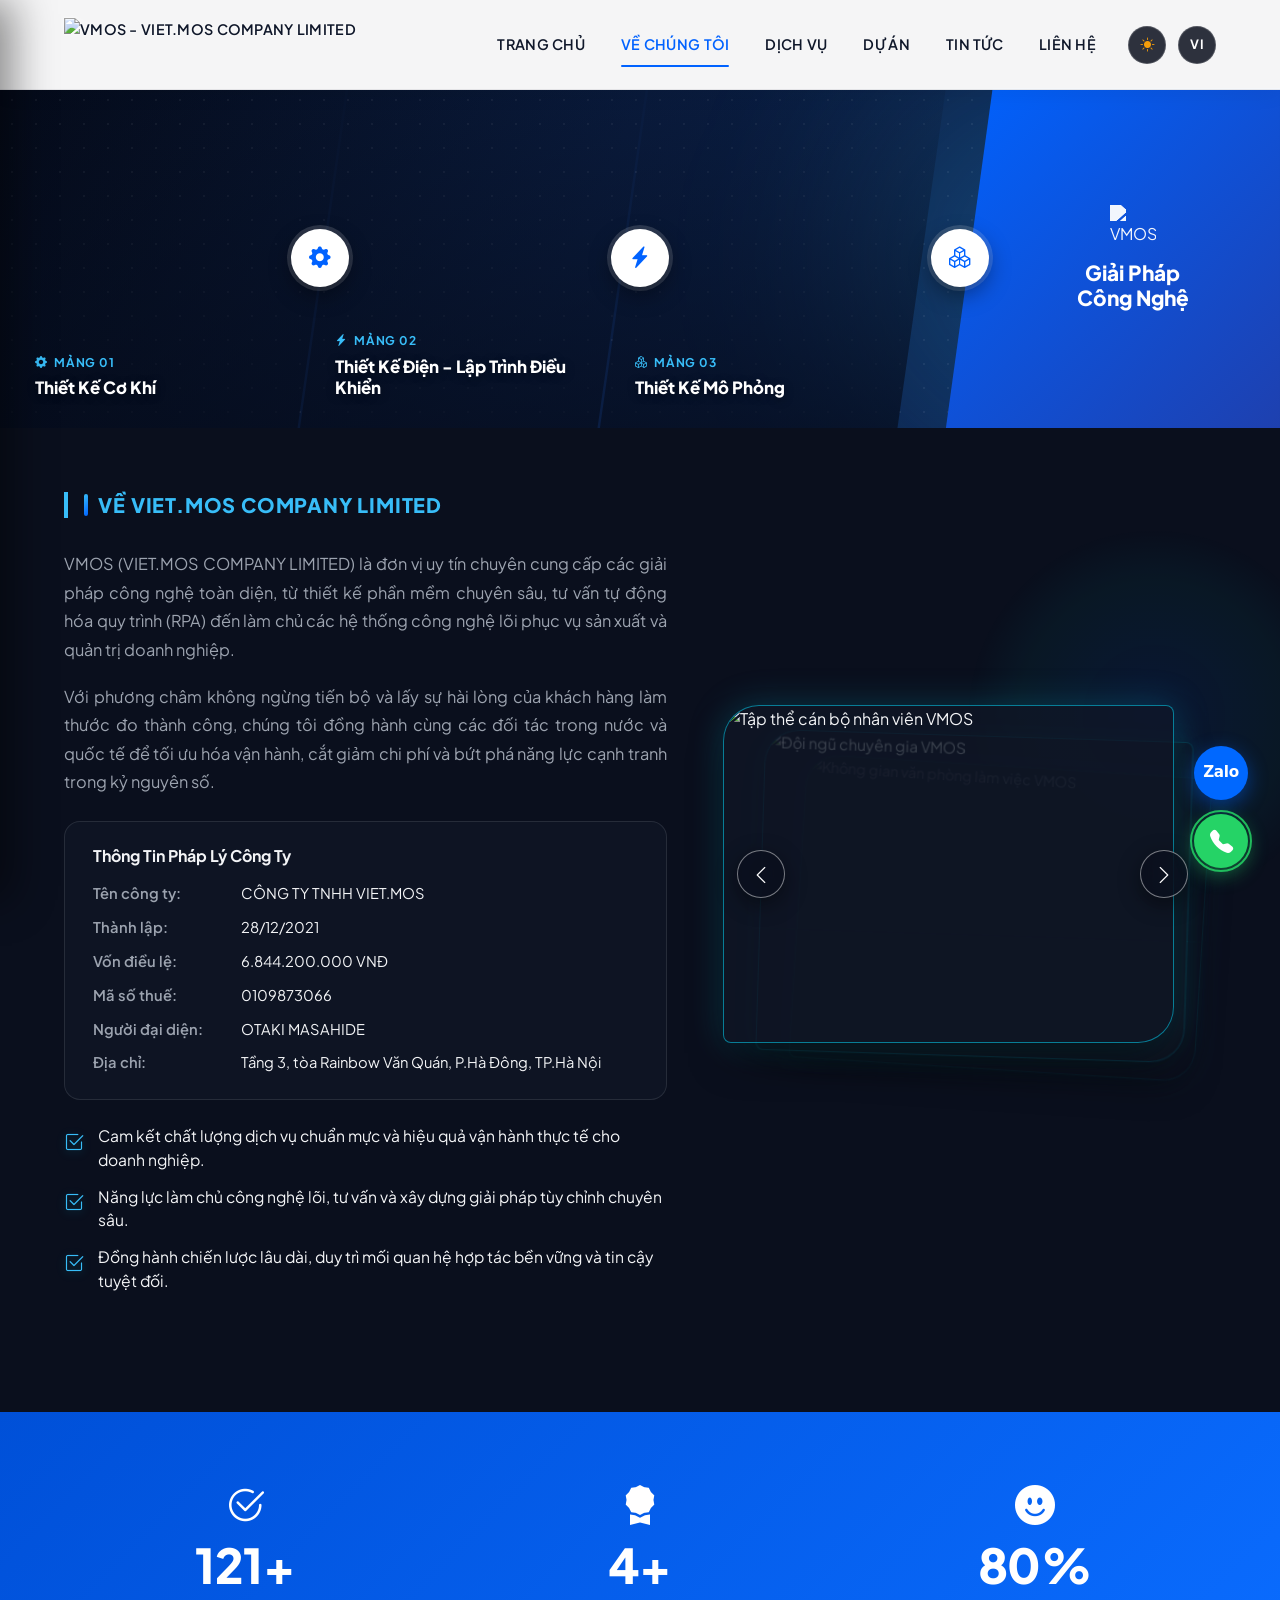
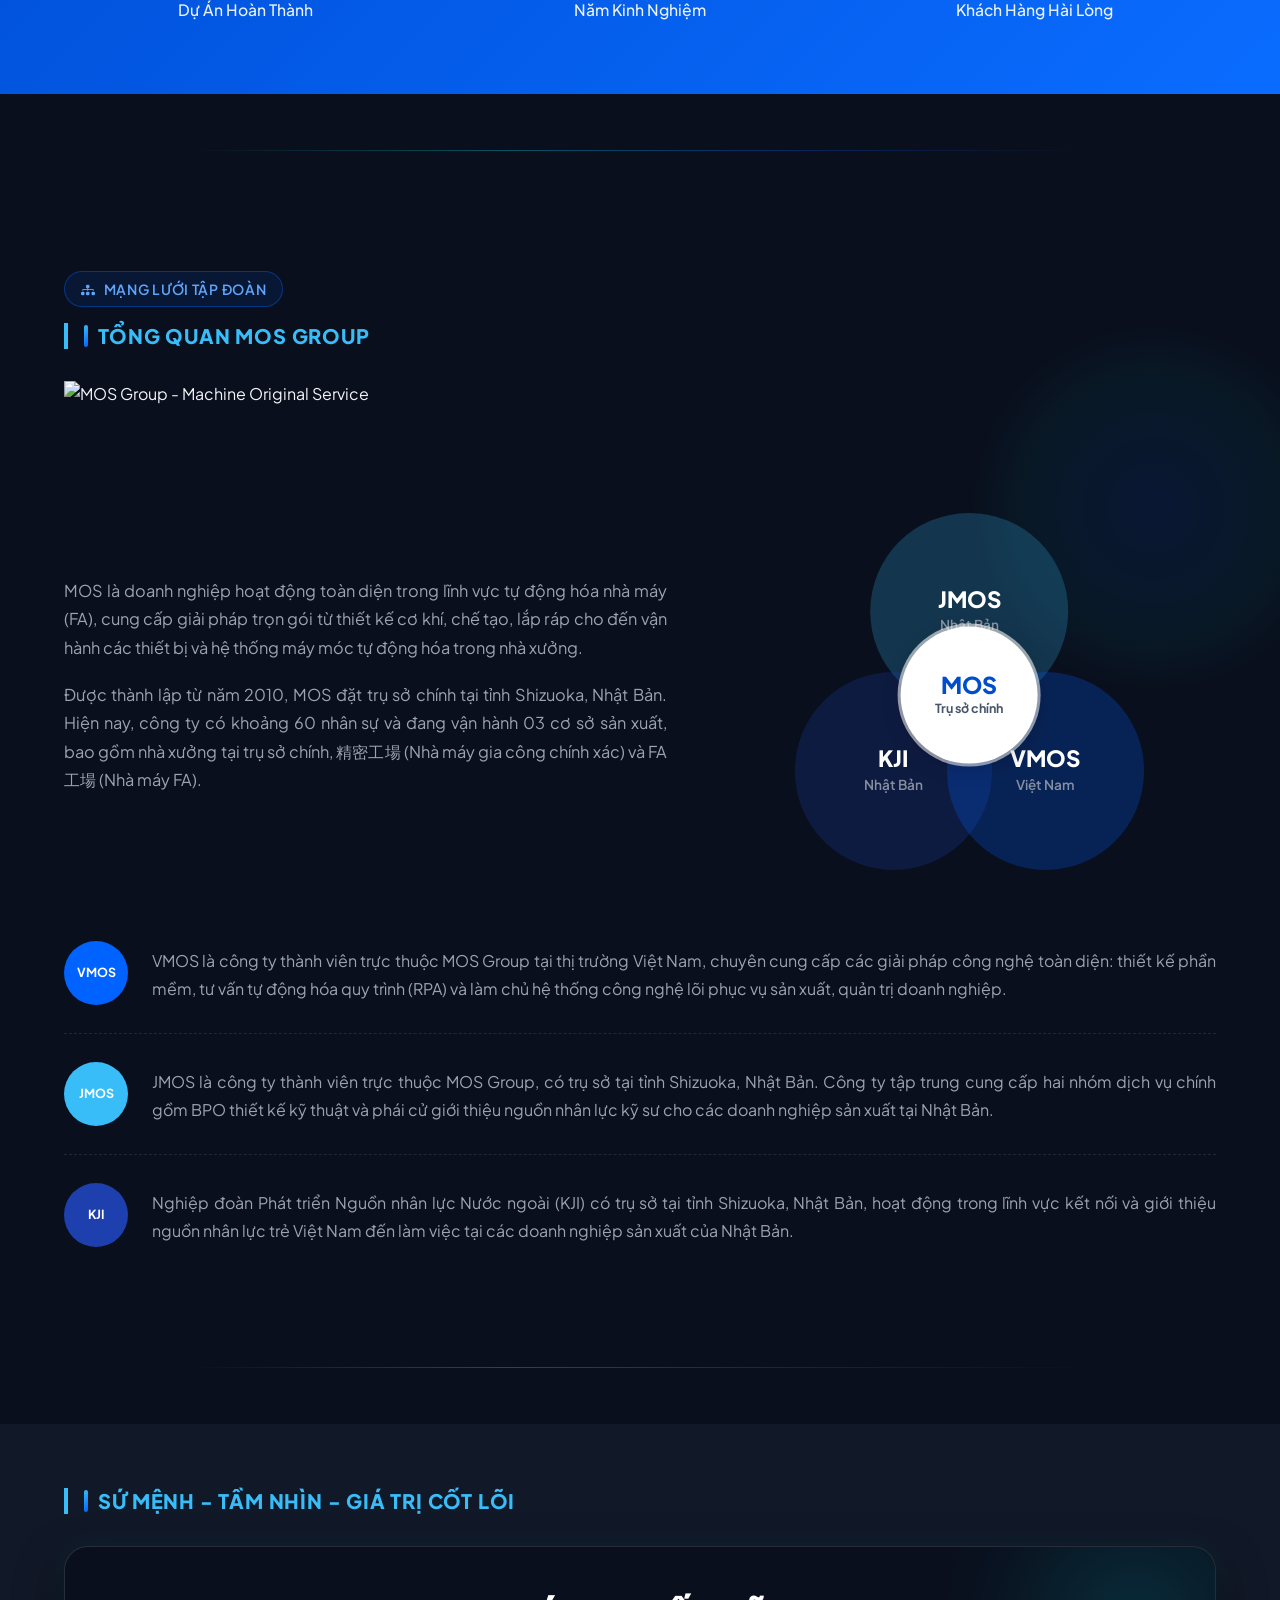
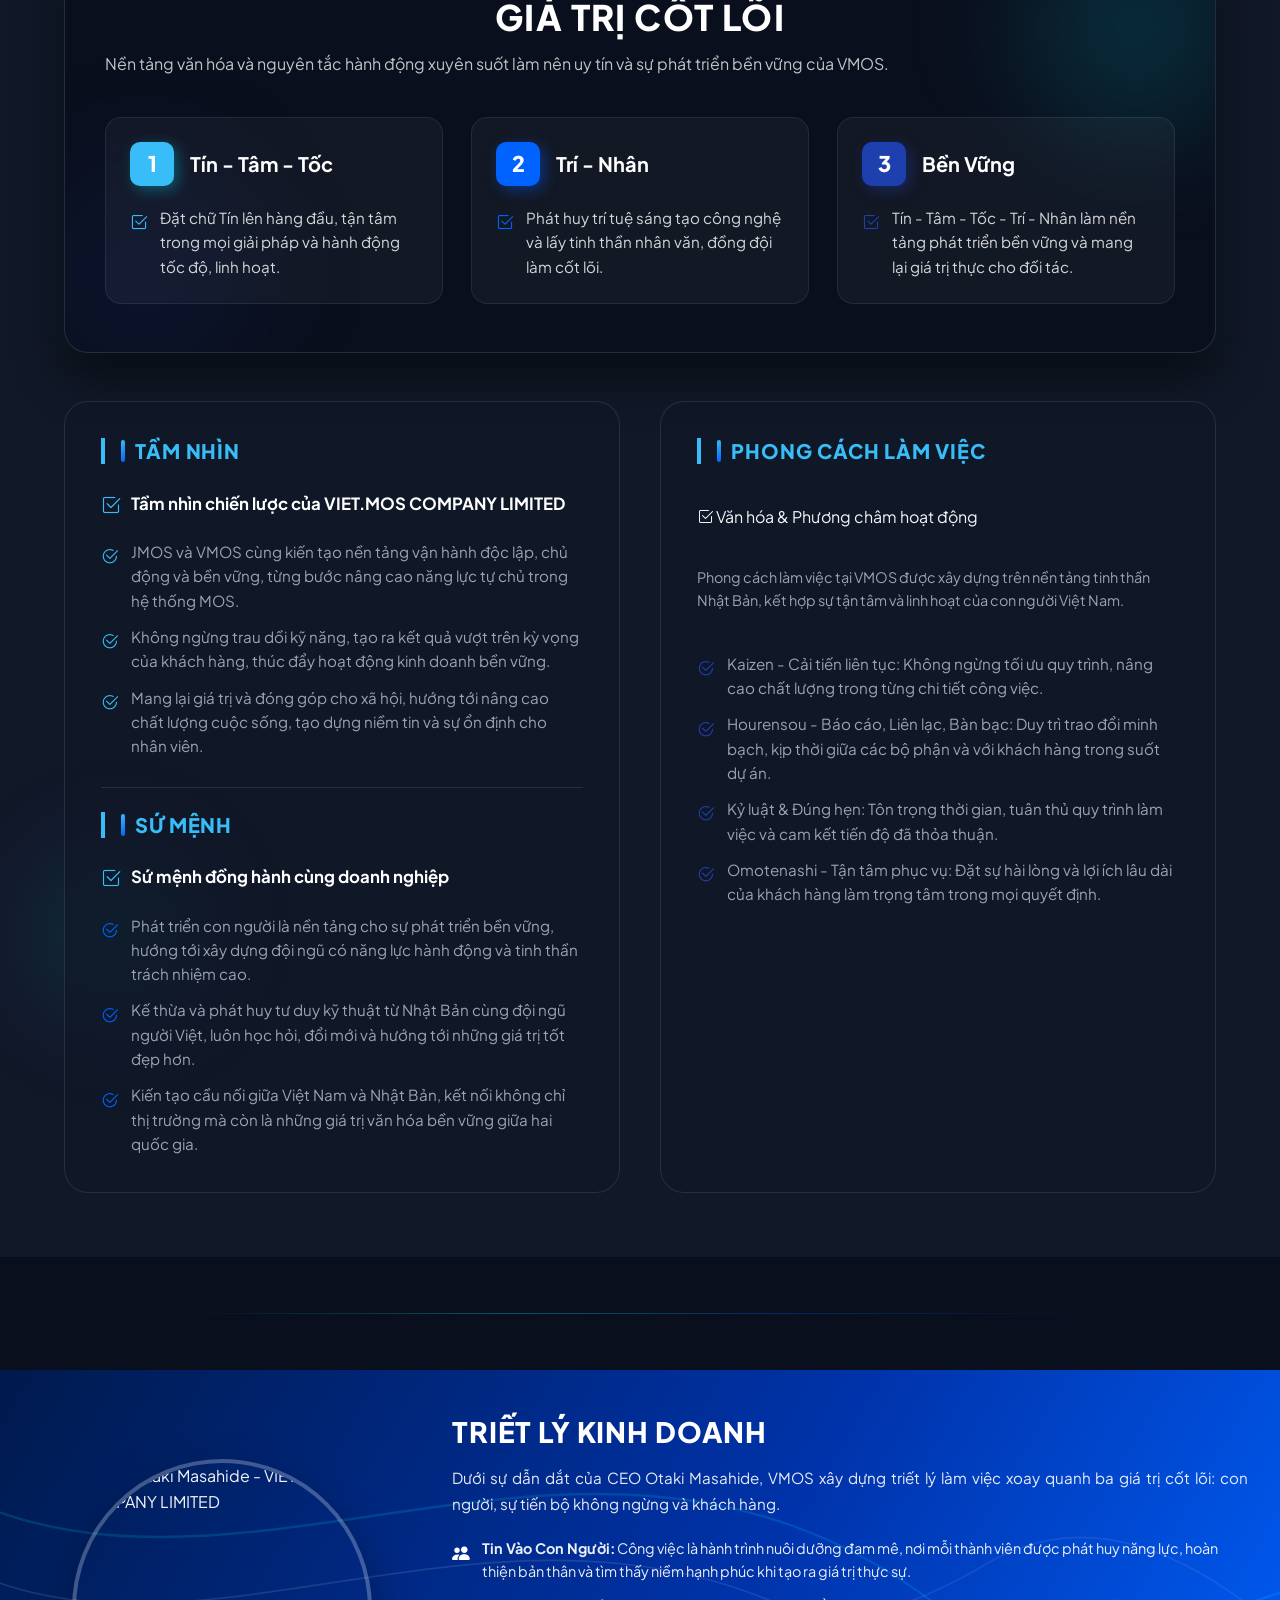
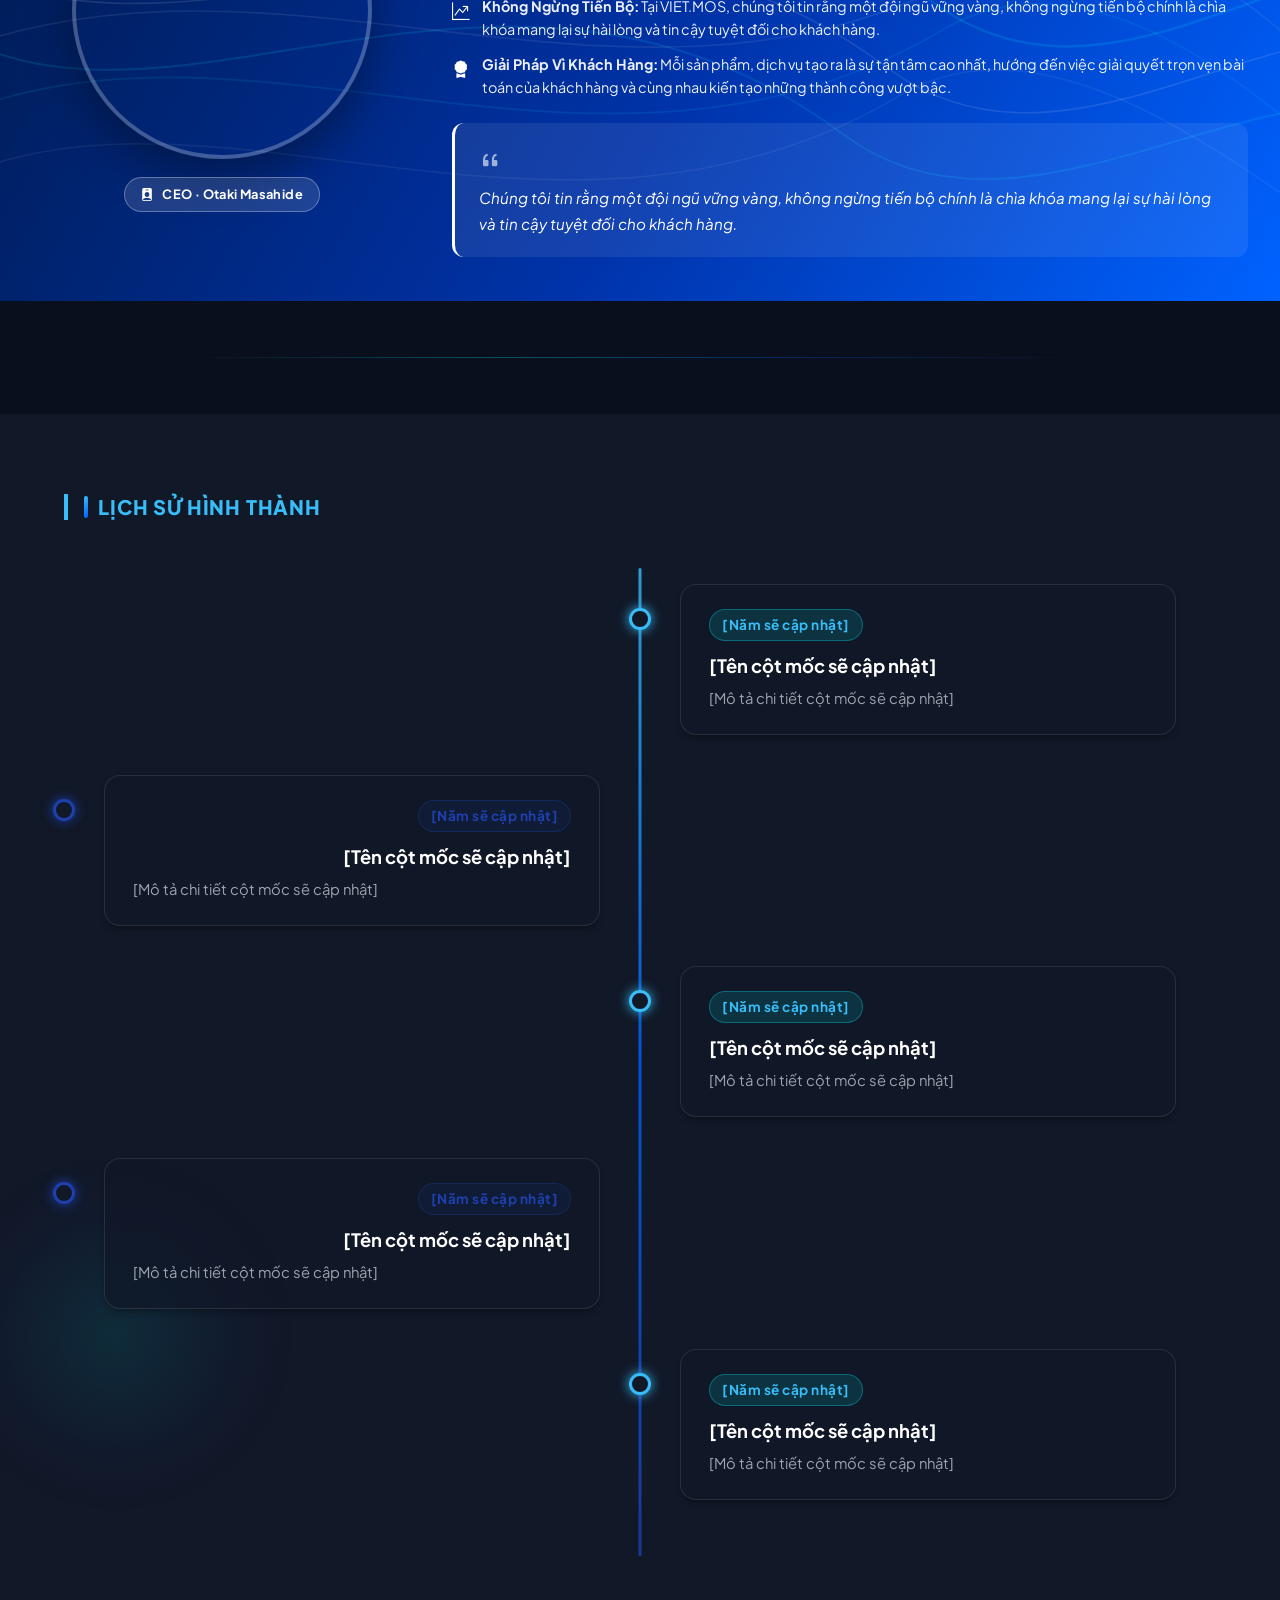
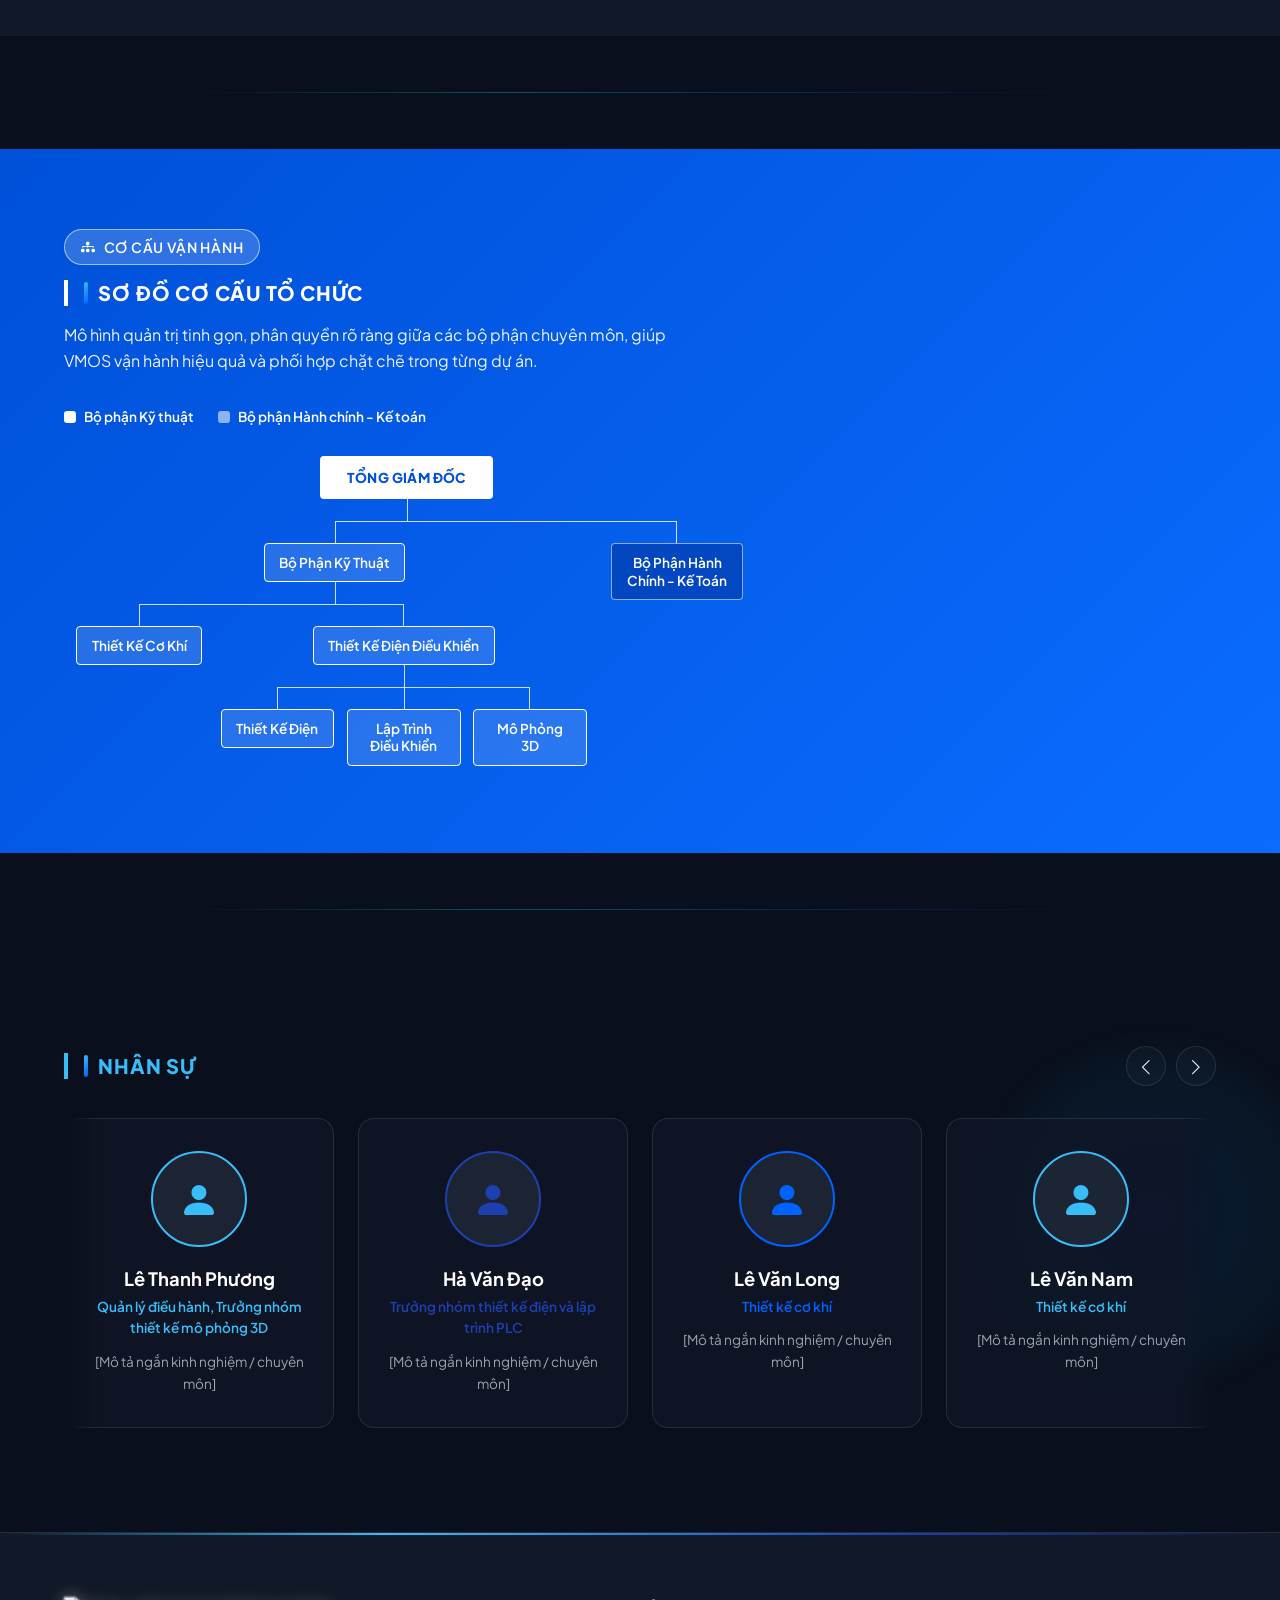
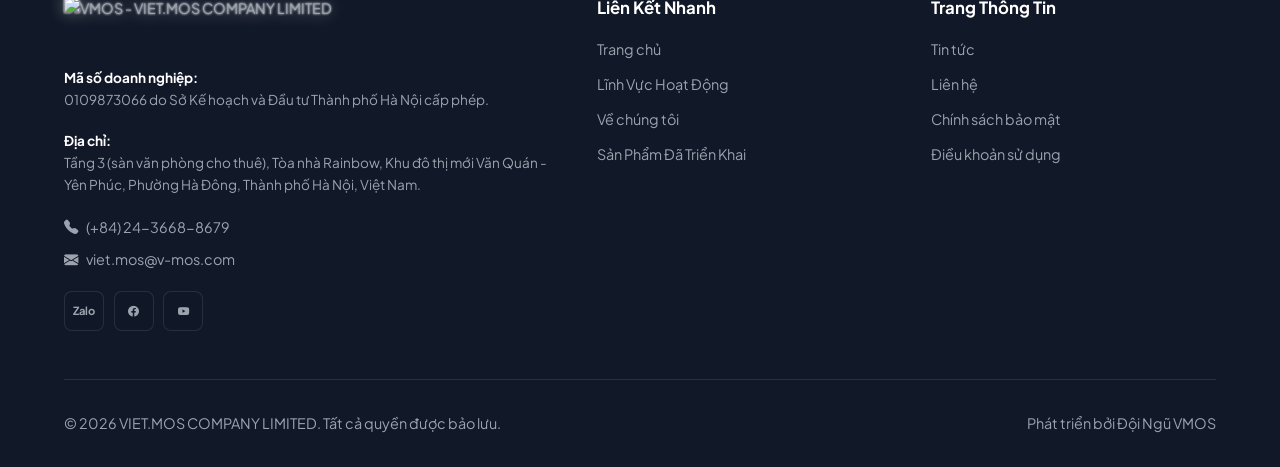
==== about.html @ ed0320f7 "Add files via upload" ====
<!DOCTYPE html>
<html lang="vi">

<head>
  <meta charset="UTF-8">
  <script>
    (function () {
      var t = localStorage.getItem('theme') || 'dark';
      document.documentElement.setAttribute('data-theme', t);
      document.documentElement.style.backgroundColor = t === 'dark' ? '#0a0f1d' : '#f8fafc';
    })();
  </script>
  <meta name="viewport" content="width=device-width, initial-scale=1.0">
  <title>Về Chúng Tôi | VMOS - VIET.MOS COMPANY LIMITED</title>
  <meta name="description"
    content="Tìm hiểu về hành trình phát triển, sứ mệnh, tầm nhìn, giá trị cốt lõi và đội ngũ nhân sự chuyên gia tại VMOS (VIET.MOS COMPANY LIMITED).">

  <!-- Icons -->
  <link rel="stylesheet" href="https://cdn.jsdelivr.net/npm/bootstrap-icons@1.11.3/font/bootstrap-icons.min.css">

  <!-- Custom Stylesheet -->
  <link rel="preconnect" href="https://fonts.googleapis.com">
  <link rel="preconnect" href="https://fonts.gstatic.com" crossorigin>
  <link href="https://fonts.googleapis.com/css2?family=Plus+Jakarta+Sans:wght@400;500;600;700;800&display=swap"
    rel="stylesheet">

  <link rel="stylesheet" href="style.css?v=rx16">
  <link rel="stylesheet" href="vmos-layout.css?v=3">
</head>

<body>

  <!-- ================= NAVBAR ================= -->
  <header class="navbar scrolled">
    <div class="container nav-container">
      <a href="index.html" class="logo">
        <img src="images/vmos-logo.png" alt="VMOS - VIET.MOS COMPANY LIMITED" class="logo-img">
      </a>

      <!-- Desktop Navigation Menu -->
      <nav class="desktop-nav-menu">
        <a href="index.html" class="nav-link" data-i18n="nav.home">Trang chủ</a>
        <a href="about.html" class="nav-link active" data-i18n="nav.about">Về chúng tôi</a>

        <div class="nav-dropdown">
          <a href="dich-vu-thiet-ke-co-khi.html" class="nav-link nav-dropdown-toggle" data-i18n="nav.services">
            <span data-i18n="nav.services">Dịch vụ</span>
            <i class="bi bi-chevron-down"></i>
          </a>
          <div class="nav-dropdown-menu">
            <a href="dich-vu-thiet-ke-co-khi.html" data-i18n="services.mechanical">Thiết Kế Cơ Khí</a>
            <a href="dich-vu-thiet-ke-dien.html" data-i18n="services.electrical">Thiết Kế Điện - Lập Trình Điều
              Khiển</a>
            <a href="dich-vu-thiet-ke-mo-phong.html" data-i18n="services.simulation">Thiết Kế Mô Phỏng</a>
          </div>
        </div>

        <a href="du-an.html" class="nav-link" data-i18n="nav.portfolio">Dự án</a>
        <a href="blog.html" class="nav-link" data-i18n="nav.blog">Tin tức</a>
        <a href="contact.html" class="nav-link" data-i18n="nav.contact">Liên hệ</a>
      </nav>

      <div class="nav-tools">
        <button id="theme-toggle" class="fixed-theme-btn" aria-label="Chuyển đổi giao diện Sáng/Tối"
          data-i18n-attr="aria-label:nav.theme_toggle">
          <i class="bi bi-sun-fill"></i>
        </button>
        <div class="lang-dropdown">
          <button class="fixed-lang-btn" aria-label="Ngôn ngữ" data-i18n-attr="aria-label:nav.lang_toggle">
            <span class="lang-current-label">VI</span>
          </button>
          <div class="lang-menu">
            <button class="lang-select-btn active" data-lang="vi" onclick="window.setLanguage('vi')">VI - Tiếng
              Việt</button>
            <button class="lang-select-btn" data-lang="en" onclick="window.setLanguage('en')">EN - English</button>
            <button class="lang-select-btn" data-lang="ja" onclick="window.setLanguage('ja')">JA - 日本語</button>
          </div>
        </div>
      </div>
    </div>
  </header>

  <!-- ================= VINGROUP-STYLE FIXED NAVIGATION CONTROLS ================= -->
  <!-- Fixed Left Middle: Hamburger Button (3 lines line-only) -->
  <button class="sidebar-toggle" aria-label="Mở menu" aria-expanded="false" aria-controls="side-menu">
    <span class="hamburger-line"></span>
    <span class="hamburger-line"></span>
    <span class="hamburger-line"></span>
  </button>

  <!-- Fixed Left Bottom: Theme Toggle + Language Selector (Vertical Stack) -->
  </div>

  <!-- ================= UNIFIED LEFT SIDEBAR NAVIGATION ================= -->
  <div class="sidebar-overlay" id="sidebar-overlay" aria-hidden="true"></div>

  <aside class="side-menu" id="side-menu" aria-label="Menu điều hướng" role="dialog" aria-modal="true">
    <div class="side-menu-header">
      <a href="index.html" class="logo">
        <img src="images/vmos-logo.png" alt="VMOS - VIET.MOS COMPANY LIMITED">
      </a>
      <button class="side-menu-close" aria-label="Đóng menu"><i class="bi bi-x-lg"></i></button>
    </div>
    <nav class="side-menu-nav">
      <a href="index.html" class="side-menu-link" data-i18n="nav.home">Trang chủ</a>
      <a href="about.html" class="side-menu-link active" data-i18n="nav.about">Về chúng tôi</a>
      <div class="side-menu-group">
        <button class="side-menu-link side-menu-group-toggle" data-i18n="nav.services">Dịch vụ</button>
        <div class="side-menu-submenu">
          <a href="dich-vu-thiet-ke-co-khi.html" data-i18n="services.mechanical">Thiết Kế Cơ Khí</a>
          <a href="dich-vu-thiet-ke-dien.html" data-i18n="services.electrical">Thiết Kế Điện - Lập Trình Điều Khiển</a>
          <a href="dich-vu-thiet-ke-mo-phong.html" data-i18n="services.simulation">Thiết Kế Mô Phỏng</a>
        </div>
      </div>
      <a href="du-an.html" class="side-menu-link" data-i18n="nav.portfolio">Dự án</a>
      <a href="blog.html" class="side-menu-link" data-i18n="nav.blog">Tin tức</a>
      <div class="side-menu-cta-wrapper">
        <a href="contact.html" class="side-menu-link side-menu-cta" data-i18n="nav.contact">
          <span data-i18n="nav.contact">Liên hệ</span>
          <i class="bi bi-arrow-right-circle-fill"></i>
        </a>
      </div>
    </nav>
  </aside>

  <!-- ================= DIVISIONS BANNER (3 MẢNG DỊCH VỤ) ================= -->
  <section class="divisions-banner" style="margin-top: 88px;">
    <div class="divisions-banner-dots"></div>
    <div class="divisions-banner-glow"></div>

    <div class="divisions-track">

      <!-- Panel 1: Thiết Kế Cơ Khí -->
      <div class="division-panel" style="background-image: url('images/banner-co-khi.jpg');">
        <div class="division-panel-content">
          <span class="division-panel-tag"><i class="bi bi-gear-fill"></i> <span data-i18n="about.division1_tag">Mảng
              01</span></span>
          <h3 class="division-panel-title" data-i18n="services.mechanical">Thiết Kế Cơ Khí</h3>
        </div>
      </div>

      <span class="division-icon-badge division-icon-badge--1"><i class="bi bi-gear-fill"></i></span>

      <!-- Panel 2: Thiết Kế Điện - Lập Trình Điều Khiển -->
      <div class="division-panel" style="background-image: url('images/banner-dien.jpg');">
        <div class="division-panel-content">
          <span class="division-panel-tag"><i class="bi bi-lightning-charge-fill"></i> <span
              data-i18n="about.division2_tag">Mảng 02</span></span>
          <h3 class="division-panel-title" data-i18n="services.electrical">Thiết Kế Điện - Lập Trình Điều Khiển</h3>
        </div>
      </div>

      <span class="division-icon-badge division-icon-badge--2"><i class="bi bi-lightning-charge-fill"></i></span>

      <!-- Panel 3: Thiết Kế Mô Phỏng -->
      <div class="division-panel" style="background-image: url('images/banner-mo-phong.jpg');">
        <div class="division-panel-content">
          <span class="division-panel-tag"><i class="bi bi-boxes"></i> <span data-i18n="about.division3_tag">Mảng
              03</span></span>
          <h3 class="division-panel-title" data-i18n="services.simulation">Thiết Kế Mô Phỏng</h3>
        </div>
      </div>

      <span class="division-icon-badge division-icon-badge--3"><i class="bi bi-boxes"></i></span>

      <!-- Panel Brand: VMOS Group -->
      <div class="division-panel-brand">
        <img src="images/vmos-logo.png" alt="VMOS" class="division-brand-logo">
        <span class="division-brand-headline"><span data-i18n="about.division_brand_line1">Giải Pháp</span><br><span
            data-i18n="about.division_brand_line2">Công Nghệ</span></span>
      </div>

    </div>
  </section>

  <!-- ================= GIỚI THIỆU CHUNG & SỐ LIỆU ================= -->
  <section class="section-glow about-overview-section" style="padding: 4rem 0;">
    <div class="bg-glow-right"></div>
    <div class="container reveal">

      <!-- Khối 2 Cột Giới Thiệu -->
      <div class="about-overview-grid">

        <!-- CỘT TRÁI: THÔNG TIN CHỮ & CAM KẾT -->
        <div class="about-overview-content">
          <h2 class="section-title-compact" data-i18n="about.overview_title">Về VIET.MOS COMPANY LIMITED</h2>

          <div class="about-text-body">
            <p data-i18n="about.overview_p1">
              VMOS (VIET.MOS COMPANY LIMITED) là đơn vị uy tín chuyên cung cấp các giải pháp công nghệ toàn diện, từ
              thiết kế phần mềm chuyên sâu, tư vấn tự động hóa quy trình (RPA) đến làm chủ các hệ thống công nghệ lõi
              phục vụ sản xuất và quản trị doanh nghiệp.
            </p>
            <p data-i18n="about.overview_p2">
              Với phương châm không ngừng tiến bộ và lấy sự hài lòng của khách hàng làm thước đo thành công, chúng tôi
              đồng hành cùng các đối tác trong nước và quốc tế để tối ưu hóa vận hành, cắt giảm chi phí và bứt phá năng
              lực cạnh tranh trong kỷ nguyên số.
            </p>

            <!-- Khối Thông Tin Pháp Lý Công Ty -->
            <div class="about-legal-info"
              style="background: var(--bg-card); border: 1px solid var(--border-color); border-radius: var(--radius-md); padding: 1.5rem 1.75rem; margin: 1.5rem 0;">
              <h4 style="font-size: 1rem; font-weight: 700; margin-bottom: 1rem; color: var(--text-main);"
                data-i18n="about.legal_title">Thông Tin Pháp Lý Công Ty</h4>
              <div style="display: grid; grid-template-columns: 1fr; gap: 0.65rem; font-size: 0.92rem;">
                <div style="display: flex; gap: 0.5rem;">
                  <span style="min-width: 140px; color: var(--text-muted); font-weight: 600;"
                    data-i18n="about.legal_name_label">Tên công ty:</span>
                  <span data-i18n="about.legal_name_val">CÔNG TY TNHH VIET.MOS</span>
                </div>
                <div style="display: flex; gap: 0.5rem;">
                  <span style="min-width: 140px; color: var(--text-muted); font-weight: 600;"
                    data-i18n="about.legal_founded_label">Thành lập:</span>
                  <span data-i18n="about.legal_founded_val">28/12/2021</span>
                </div>
                <div style="display: flex; gap: 0.5rem;">
                  <span style="min-width: 140px; color: var(--text-muted); font-weight: 600;"
                    data-i18n="about.legal_capital_label">Vốn điều lệ:</span>
                  <span data-i18n="about.legal_capital_val">6.844.200.000 VNĐ</span>
                </div>
                <div style="display: flex; gap: 0.5rem;">
                  <span style="min-width: 140px; color: var(--text-muted); font-weight: 600;"
                    data-i18n="about.legal_taxcode_label">Mã số thuế:</span>
                  <span data-i18n="about.legal_taxcode_val">0109873066</span>
                </div>
                <div style="display: flex; gap: 0.5rem;">
                  <span style="min-width: 140px; color: var(--text-muted); font-weight: 600;"
                    data-i18n="about.legal_rep_label">Người đại diện:</span>
                  <span data-i18n="about.legal_rep_val">OTAKI MASAHIDE</span>
                </div>
                <div style="display: flex; gap: 0.5rem;">
                  <span style="min-width: 140px; color: var(--text-muted); font-weight: 600;"
                    data-i18n="about.legal_address_label">Địa chỉ:</span>
                  <span data-i18n="about.legal_address_val">Tầng 3, tòa Rainbow Văn Quán, P.Hà Đông, TP.Hà Nội</span>
                </div>
              </div>
            </div>

            <!-- Danh sách câu cam kết có Icon Checkmark tích vuông màu Accent -->
            <ul class="about-commitments-list">
              <li>
                <i class="bi bi-check2-square"></i>
                <span data-i18n="about.commitment_1">Cam kết chất lượng dịch vụ chuẩn mực và hiệu quả vận hành thực tế
                  cho doanh nghiệp.</span>
              </li>
              <li>
                <i class="bi bi-check2-square"></i>
                <span data-i18n="about.commitment_2">Năng lực làm chủ công nghệ lõi, tư vấn và xây dựng giải pháp tùy
                  chỉnh chuyên sâu.</span>
              </li>
              <li>
                <i class="bi bi-check2-square"></i>
                <span data-i18n="about.commitment_3">Đồng hành chiến lược lâu dài, duy trì mối quan hệ hợp tác bền vững
                  và tin cậy tuyệt đối.</span>
              </li>
            </ul>
          </div>
        </div>

        <!-- CỘT PHẢI: KHỐI CARD STACK CHÉO 3 ẢNH VMOS -->
        <div class="about-overview-media">
          <div class="about-card-stack" id="about-card-stack">
            <div class="about-card-item card-active" data-index="0">
              <img src="images/about-team-1.jpg" alt="Tập thể cán bộ nhân viên VMOS">
            </div>
            <div class="about-card-item card-next" data-index="1">
              <img src="images/about-team-2.jpg" alt="Đội ngũ chuyên gia VMOS">
            </div>
            <div class="about-card-item card-prev" data-index="2">
              <img src="images/about-office-1.jpg" alt="Không gian văn phòng làm việc VMOS">
            </div>

            <!-- Nút điều hướng chuyển ảnh nổi 2 bên (Trái ‹ & Phải ›) -->
            <button class="stack-btn prev-btn" aria-label="Ảnh trước">
              <i class="bi bi-chevron-left"></i>
            </button>
            <button class="stack-btn next-btn" aria-label="Ảnh kế tiếp">
              <i class="bi bi-chevron-right"></i>
            </button>
          </div>
        </div>

      </div>


    </div>
  </section>

  <!-- ================= DẢI SỐ LIỆU (NỀN XANH) ================= -->
  <section class="stats-band" data-tone="blue">
    <div class="container">
      <div class="about-stats-clean hero-stats">
        <!-- Mục 1: Dự án hoàn thành -->
        <div class="stat-clean-item stat-item">
          <div class="stat-icon icon-cyan">
            <i class="bi bi-check2-circle"></i>
          </div>
          <h3 class="stat-number stat-cyan">150+</h3>
          <p class="stat-label" data-i18n="about.stat_projects">Dự Án Hoàn Thành</p>
        </div>

        <!-- Mục 2: Năm kinh nghiệm -->
        <div class="stat-clean-item stat-item">
          <div class="stat-icon icon-purple">
            <i class="bi bi-award-fill"></i>
          </div>
          <h3 class="stat-number stat-purple">5+</h3>
          <p class="stat-label" data-i18n="about.stat_experience">Năm Kinh Nghiệm</p>
        </div>

        <!-- Mục 3: Khách hàng hài lòng -->
        <div class="stat-clean-item stat-item">
          <div class="stat-icon icon-blue">
            <i class="bi bi-emoji-smile-fill"></i>
          </div>
          <h3 class="stat-number stat-blue">99%</h3>
          <p class="stat-label" data-i18n="about.stat_satisfaction">Khách Hàng Hài Lòng</p>
        </div>
      </div>
    </div>
  </section>

  <div class="section-divider-gradient"></div>

  <!-- ================= TỔNG QUAN MOS GROUP ================= -->
  <section class="section-glow" style="padding: 4rem 0;">
    <div class="bg-glow-right"></div>
    <div class="container">
      <div class="section-badge badge-blue">
        <i class="bi bi-diagram-3-fill"></i>
        <span data-i18n="about.group_badge">Mạng Lưới Tập Đoàn</span>
      </div>
      <h2 class="section-title-compact reveal" data-i18n="about.group_title">Tổng Quan MOS Group</h2>
      <div class="reveal">
        <img src="images/mos-group-logo.png" alt="MOS Group - Machine Original Service" class="about-group-parent-logo"
          style="height: 100px; width: auto; display: block; margin: 0.75rem 0 1.5rem 0;">
      </div>

      <div class="about-overview-grid reveal" style="margin-top: 1.5rem;">
        <div>
          <p style="color: var(--text-muted);" data-i18n="about.group_mos_p1">
            MOS là doanh nghiệp hoạt động toàn diện trong lĩnh vực tự động hóa nhà máy (FA), cung cấp giải pháp trọn gói
            từ thiết kế cơ khí, chế tạo, lắp ráp cho đến vận hành các thiết bị và hệ thống máy móc tự động hóa trong nhà
            xưởng.
          </p>
          <p style="color: var(--text-muted); margin-top: 1rem;" data-i18n="about.group_mos_p2">
            Được thành lập từ năm 2010, MOS đặt trụ sở chính tại tỉnh Shizuoka, Nhật Bản. Hiện nay, công ty có khoảng 60
            nhân sự và đang vận hành 03 cơ sở sản xuất, bao gồm nhà xưởng tại trụ sở chính, 精密工場 (Nhà máy gia công chính
            xác) và FA工場 (Nhà máy FA).
          </p>
        </div>

        <div class="about-group-diagram">
          <div class="venn-diagram-container" role="img"
            aria-label="Sơ đồ Venn 3 công ty thành viên JMOS, KJI, VMOS giao nhau tại MOS Group trung tâm">
            <div class="venn-diagram-viewport">

              <!-- JMOS Circle (Top) -->
              <div class="venn-circle venn-jmos">
                <span class="venn-circle-title">JMOS</span>
                <span class="venn-circle-sub" data-i18n="about.venn_japan">Nhật Bản</span>
              </div>

              <!-- KJI Circle (Bottom-Left) -->
              <div class="venn-circle venn-kji">
                <span class="venn-circle-title">KJI</span>
                <span class="venn-circle-sub" data-i18n="about.venn_japan">Nhật Bản</span>
              </div>

              <!-- VMOS Circle (Bottom-Right) -->
              <div class="venn-circle venn-vmos">
                <span class="venn-circle-title">VMOS</span>
                <span class="venn-circle-sub" data-i18n="about.venn_vietnam">Việt Nam</span>
              </div>

              <!-- MOS Central Circle (White, Small, Center Intersection) -->
              <div class="venn-circle venn-mos-center">
                <span class="venn-center-title">MOS</span>
                <span class="venn-center-sub" data-i18n="about.venn_hq">Trụ sở chính</span>
              </div>

            </div>
          </div>
        </div>
      </div>

      <div class="about-group-members reveal">

        <div class="about-group-member">
          <div class="about-group-avatar avatar-vmos">VMOS</div>
          <p data-i18n="about.group_vmos_desc">
            VMOS là công ty thành viên trực thuộc MOS Group tại thị trường Việt Nam, chuyên cung cấp các giải pháp công
            nghệ toàn diện: thiết kế phần mềm, tư vấn tự động hóa quy trình (RPA) và làm chủ hệ thống công nghệ lõi phục
            vụ sản xuất, quản trị doanh nghiệp.
          </p>
        </div>

        <div class="about-group-divider"></div>

        <div class="about-group-member">
          <div class="about-group-avatar avatar-jmos">JMOS</div>
          <p data-i18n="about.group_jmos_desc">
            JMOS là công ty thành viên trực thuộc MOS Group, có trụ sở tại tỉnh Shizuoka, Nhật Bản. Công ty tập trung
            cung cấp hai nhóm dịch vụ chính gồm BPO thiết kế kỹ thuật và phái cử giới thiệu nguồn nhân lực kỹ sư cho các
            doanh nghiệp sản xuất tại Nhật Bản.
          </p>
        </div>

        <div class="about-group-divider"></div>

        <div class="about-group-member">
          <div class="about-group-avatar avatar-kji">KJI</div>
          <p data-i18n="about.group_kji_desc">
            Nghiệp đoàn Phát triển Nguồn nhân lực Nước ngoài (KJI) có trụ sở tại tỉnh Shizuoka, Nhật Bản, hoạt động
            trong lĩnh vực kết nối và giới thiệu nguồn nhân lực trẻ Việt Nam đến làm việc tại các doanh nghiệp sản xuất
            của Nhật Bản.
          </p>
        </div>

      </div>
    </div>
  </section>

  <div class="section-divider-gradient"></div>

  <!-- ================= SỨ MỆNH - TẦM NHÌN - GIÁ TRỊ CỐT LÕI ================= -->
  <section class="section-glow" style="padding: 4rem 0; background: var(--bg-secondary);">
    <div class="bg-glow-left"></div>
    <div class="container">
      <!-- Subtitle cũ: Kim chỉ nam cho mọi hoạt động và quyết định phát triển tại VMOS. -->
      <h2 class="section-title-compact reveal" data-i18n="about.strategy_title">Sứ Mệnh - Tầm Nhìn - Giá Trị Cốt Lõi
      </h2>

      <!-- ================= PHẦN 1: GIÁ TRỊ CỐT LÕI (FIXED DARK CARD BANNER) ================= -->
      <div class="core-values-dark-card reveal-scale">
        <div class="dark-glow-cyan"></div>
        <div class="dark-glow-purple"></div>

        <div class="core-values-header reveal">
          <h2 class="core-values-title" data-i18n="about.values_main_title">GIÁ TRỊ CỐT LÕI</h2>
          <p class="core-values-desc" data-i18n="about.values_main_desc">Nền tảng văn hóa và nguyên tắc hành động xuyên
            suốt làm nên uy tín và sự phát triển bền vững của VMOS.</p>
        </div>

        <div class="core-values-grid">
          <!-- Mục 1: Tín - Tâm - Tốc -->
          <div class="core-value-item reveal">
            <div class="strategy-card-header">
              <div class="strategy-number-badge badge-cyan">1</div>
              <h3 class="strategy-card-title" data-i18n="about.value_item1_title">Tín - Tâm - Tốc</h3>
            </div>
            <ul class="strategy-list list-cyan">
              <li>
                <i class="bi bi-check2-square"></i>
                <span data-i18n="about.value_item1_desc">Đặt chữ Tín lên hàng đầu, tận tâm trong mọi giải pháp và hành
                  động tốc độ, linh hoạt.</span>
              </li>
            </ul>
          </div>

          <!-- Mục 2: Trí - Nhân -->
          <div class="core-value-item reveal">
            <div class="strategy-card-header">
              <div class="strategy-number-badge badge-blue">2</div>
              <h3 class="strategy-card-title" data-i18n="about.value_item2_title">Trí - Nhân</h3>
            </div>
            <ul class="strategy-list list-blue">
              <li>
                <i class="bi bi-check2-square"></i>
                <span data-i18n="about.value_item2_desc">Phát huy trí tuệ sáng tạo công nghệ và lấy tinh thần nhân văn,
                  đồng đội làm cốt lõi.</span>
              </li>
            </ul>
          </div>

          <!-- Mục 3: Nền tảng bền vững -->
          <div class="core-value-item reveal">
            <div class="strategy-card-header">
              <div class="strategy-number-badge badge-purple">3</div>
              <h3 class="strategy-card-title" data-i18n="about.value_item3_title">Bền Vững</h3>
            </div>
            <ul class="strategy-list list-purple">
              <li>
                <i class="bi bi-check2-square"></i>
                <span data-i18n="about.value_item3_desc">Tín - Tâm - Tốc - Trí - Nhân làm nền tảng phát triển bền vững
                  và mang lại giá trị thực cho đối tác.</span>
              </li>
            </ul>
          </div>
        </div>
      </div>

      <!-- ================= PHẦN 2: TẦM NHÌN & SỨ MỆNH (2 CỘT SONG SONG) ================= -->
      <div class="vision-mission-grid">

        <!-- CỘT TRÁI: TẦM NHÌN & SỨ MỆNH -->
        <div class="vision-mission-col reveal">
          <!-- Tầm Nhìn -->
          <div class="vision-mission-subblock">
            <h3 class="section-title-compact" style="margin-bottom: 0.75rem;" data-i18n="about.vision_title">TẦM NHÌN
            </h3>
            <div class="subblock-header">
              <i class="bi bi-check2-square"></i>
              <span data-i18n="about.vision_sub_header">Tầm nhìn chiến lược của VIET.MOS COMPANY LIMITED</span>
            </div>
            <ul class="strategy-list list-cyan" style="margin-top: 0.5rem;">
              <li>
                <i class="bi bi-check2-circle"></i>
                <span data-i18n="about.vision_desc_1">JMOS và VMOS cùng kiến tạo nền tảng vận hành độc lập, chủ động và
                  bền vững, từng bước nâng cao năng lực tự chủ trong hệ thống MOS.</span>
              </li>
              <li>
                <i class="bi bi-check2-circle"></i>
                <span data-i18n="about.vision_desc_2">Không ngừng trau dồi kỹ năng, tạo ra kết quả vượt trên kỳ vọng của
                  khách hàng, thúc đẩy hoạt động kinh doanh bền vững.</span>
              </li>
              <li>
                <i class="bi bi-check2-circle"></i>
                <span data-i18n="about.vision_desc_3">Mang lại giá trị và đóng góp cho xã hội, hướng tới nâng cao chất
                  lượng cuộc sống, tạo dựng niềm tin và sự ổn định cho nhân viên.</span>
              </li>
            </ul>
          </div>

          <!-- Sứ Mệnh -->
          <div class="vision-mission-subblock" style="border-top: 1px solid var(--border-color); padding-top: 1.5rem;">
            <h3 class="section-title-compact" style="margin-bottom: 0.75rem;" data-i18n="about.mission_title">SỨ MỆNH
            </h3>
            <div class="subblock-header">
              <i class="bi bi-check2-square"></i>
              <span data-i18n="about.mission_sub_header">Sứ mệnh đồng hành cùng doanh nghiệp</span>
            </div>
            <ul class="strategy-list list-blue" style="margin-top: 0.5rem;">
              <li>
                <i class="bi bi-check2-circle"></i>
                <span data-i18n="about.mission_desc_1">Phát triển con người là nền tảng cho sự phát triển bền vững,
                  hướng tới xây dựng đội ngũ có năng lực hành động và tinh thần trách nhiệm cao.</span>
              </li>
              <li>
                <i class="bi bi-check2-circle"></i>
                <span data-i18n="about.mission_desc_2">Kế thừa và phát huy tư duy kỹ thuật từ Nhật Bản cùng đội ngũ
                  người Việt, luôn học hỏi, đổi mới và hướng tới những giá trị tốt đẹp hơn.</span>
              </li>
              <li>
                <i class="bi bi-check2-circle"></i>
                <span data-i18n="about.mission_desc_3">Kiến tạo cầu nối giữa Việt Nam và Nhật Bản, kết nối không chỉ thị
                  trường mà còn là những giá trị văn hóa bền vững giữa hai quốc gia.</span>
              </li>
            </ul>
          </div>
        </div>

        <!-- CỘT PHẢI: PHONG CÁCH LÀM VIỆC -->
        <div class="vision-mission-col reveal">
          <h3 class="section-title-compact" style="margin-bottom: 0.75rem;" data-i18n="about.workstyle_title">PHONG CÁCH
            LÀM VIỆC</h3>
          <div class="subblock-header">
            <i class="bi bi-check2-square"></i>
            <span data-i18n="about.workstyle_sub_header">Văn hóa & Phương châm hoạt động</span>
          </div>
          <p style="color: var(--text-muted); font-size: 0.9rem; line-height: 1.6; margin: 0.5rem 0 0 0;"
            data-i18n="about.workstyle_intro">
            Phong cách làm việc tại VMOS được xây dựng trên nền tảng tinh thần Nhật Bản, kết hợp sự tận tâm và linh hoạt
            của con người Việt Nam.
          </p>
          <ul class="strategy-list list-purple" style="margin-top: 0.75rem;">
            <li>
              <i class="bi bi-check2-circle"></i>
              <span data-i18n="about.workstyle_item1">Kaizen - Cải tiến liên tục: Không ngừng tối ưu quy trình, nâng cao
                chất lượng trong từng chi tiết công việc.</span>
            </li>
            <li>
              <i class="bi bi-check2-circle"></i>
              <span data-i18n="about.workstyle_item2">Hourensou - Báo cáo, Liên lạc, Bàn bạc: Duy trì trao đổi minh
                bạch, kịp thời giữa các bộ phận và với khách hàng trong suốt dự án.</span>
            </li>
            <li>
              <i class="bi bi-check2-circle"></i>
              <span data-i18n="about.workstyle_item3">Kỷ luật & Đúng hẹn: Tôn trọng thời gian, tuân thủ quy trình làm
                việc và cam kết tiến độ đã thỏa thuận.</span>
            </li>
            <li>
              <i class="bi bi-check2-circle"></i>
              <span data-i18n="about.workstyle_item4">Omotenashi - Tận tâm phục vụ: Đặt sự hài lòng và lợi ích lâu dài
                của khách hàng làm trọng tâm trong mọi quyết định.</span>
            </li>
          </ul>
        </div>

      </div>
    </div>
  </section>

  <div class="section-divider-gradient"></div>

  <!-- ================= TRIẾT LÝ KINH DOANH ================= -->
  <section class="philosophy-simple-section reveal-scale">
    <!-- Họa tiết đường lượn sóng mờ làm nền trang trí -->
    <svg class="philosophy-waves-pattern" viewBox="0 0 1440 320" fill="none" xmlns="http://www.w3.org/2000/svg"
      preserveAspectRatio="none">
      <path d="M-100 60 C 250 180, 650 -20, 1050 140 C 1250 220, 1480 90, 1600 130" stroke="rgba(0, 242, 254, 0.16)"
        stroke-width="1.5" />
      <path d="M-100 100 C 200 220, 600 20, 1000 180 C 1200 260, 1450 130, 1600 170" stroke="rgba(255, 255, 255, 0.12)"
        stroke-width="1" />
      <path d="M-100 140 C 150 260, 550 60, 950 220 C 1150 300, 1420 170, 1600 210" stroke="rgba(0, 242, 254, 0.14)"
        stroke-width="1.2" />
      <path d="M-100 180 C 300 80, 700 240, 1100 120 C 1300 50, 1500 190, 1600 240" stroke="rgba(255, 255, 255, 0.09)"
        stroke-width="1" />
      <path d="M-100 220 C 250 120, 650 280, 1050 160 C 1250 90, 1480 230, 1600 280" stroke="rgba(0, 242, 254, 0.11)"
        stroke-width="1" />
      <path d="M-100 260 C 200 160, 600 320, 1000 200 C 1200 130, 1450 270, 1600 310" stroke="rgba(255, 255, 255, 0.07)"
        stroke-width="1" />
    </svg>

    <div class="philosophy-simple-grid">
      <div class="philosophy-simple-image-wrap">
        <div class="philosophy-simple-image">
          <img src="images/about-ceo-otaki-masahide.jpg" alt="CEO Otaki Masahide - VIET.MOS COMPANY LIMITED"
            class="philosophy-simple-img">
        </div>
        <div class="philosophy-ceo-badge">
          <i class="bi bi-person-badge-fill"></i>
          <span>CEO &middot; Otaki Masahide</span>
        </div>
      </div>

      <div class="philosophy-simple-content">
        <h2 class="philosophy-simple-title" data-i18n="about.philosophy_title">Triết Lý Kinh Doanh</h2>
        <p class="philosophy-simple-desc" data-i18n="about.philosophy_subtitle">Dưới sự dẫn dắt của CEO Otaki Masahide,
          VMOS xây dựng triết lý làm việc xoay quanh ba giá trị cốt lõi: con người, sự tiến bộ không ngừng và khách
          hàng.</p>

        <ul class="philosophy-simple-list">
          <li>
            <i class="bi bi-people-fill"></i>
            <span><strong data-i18n="about.philosophy_item1_title">Tin Vào Con Người:</strong> <span
                data-i18n="about.philosophy_item1_desc">Công việc là hành trình nuôi dưỡng đam mê, nơi mỗi thành viên
                được phát huy năng lực, hoàn thiện bản thân và tìm thấy niềm hạnh phúc khi tạo ra giá trị thực
                sự.</span></span>
          </li>
          <li>
            <i class="bi bi-graph-up-arrow"></i>
            <span><strong data-i18n="about.philosophy_item2_title">Không Ngừng Tiến Bộ:</strong> <span
                data-i18n="about.philosophy_item2_desc">Tại VIET.MOS, chúng tôi tin rằng một đội ngũ vững vàng, không
                ngừng tiến bộ chính là chìa khóa mang lại sự hài lòng và tin cậy tuyệt đối cho khách hàng.</span></span>
          </li>
          <li>
            <i class="bi bi-award-fill"></i>
            <span><strong data-i18n="about.philosophy_item3_title">Giải Pháp Vì Khách Hàng:</strong> <span
                data-i18n="about.philosophy_item3_desc">Mỗi sản phẩm, dịch vụ tạo ra là sự tận tâm cao nhất, hướng đến
                việc giải quyết trọn vẹn bài toán của khách hàng và cùng nhau kiến tạo những thành công vượt
                bậc.</span></span>
          </li>
        </ul>

        <div
          style="margin-top: 1.5rem; padding: 1.25rem 1.5rem; background: rgba(255,255,255,0.08); border-left: 3px solid #ffffff; border-radius: 12px;">
          <i class="bi bi-quote" style="font-size: 1.4rem; color: rgba(255,255,255,0.6);"></i>
          <p style="margin: 0.4rem 0 0 0; font-size: 0.95rem; line-height: 1.7; font-style: italic; color: #ffffff;"
            data-i18n="about.philosophy_quote">Chúng tôi tin rằng một đội ngũ vững vàng, không ngừng tiến bộ chính là
            chìa khóa mang lại sự hài lòng và tin cậy tuyệt đối cho khách hàng.</p>
        </div>
      </div>
    </div>
  </section>

  <div class="section-divider-gradient"></div>

  <!-- ================= LỊCH SỬ HÌNH THÀNH (TIMELINE) ================= -->
  <section class="history-timeline-section section-glow" style="padding: 5rem 0; background: var(--bg-secondary);">
    <div class="bg-glow-left"></div>
    <div class="container">
      <h2 class="section-title-compact reveal" data-i18n="about.history_title">Lịch Sử Hình Thành</h2>

      <div class="history-timeline-wrapper">
        <div class="history-timeline-line"></div>

        <!-- Mốc 1 (Trái) -->
        <div class="history-timeline-item history-timeline-item-left reveal">
          <div class="history-timeline-dot dot-cyan"></div>
          <div class="history-timeline-card">
            <span class="history-timeline-year badge-cyan" data-i18n="about.history_item1_year">[Năm sẽ cập nhật]</span>
            <h3 class="history-timeline-title" data-i18n="about.history_item1_title">[Tên cột mốc sẽ cập nhật]</h3>
            <p class="history-timeline-desc" data-i18n="about.history_item1_desc">[Mô tả chi tiết cột mốc sẽ cập nhật]
            </p>
          </div>
        </div>

        <!-- Mốc 2 (Phải) -->
        <div class="history-timeline-item history-timeline-item-right reveal">
          <div class="history-timeline-dot dot-purple"></div>
          <div class="history-timeline-card">
            <span class="history-timeline-year badge-purple" data-i18n="about.history_item2_year">[Năm sẽ cập
              nhật]</span>
            <h3 class="history-timeline-title" data-i18n="about.history_item2_title">[Tên cột mốc sẽ cập nhật]</h3>
            <p class="history-timeline-desc" data-i18n="about.history_item2_desc">[Mô tả chi tiết cột mốc sẽ cập nhật]
            </p>
          </div>
        </div>

        <!-- Mốc 3 (Trái) -->
        <div class="history-timeline-item history-timeline-item-left reveal">
          <div class="history-timeline-dot dot-cyan"></div>
          <div class="history-timeline-card">
            <span class="history-timeline-year badge-cyan" data-i18n="about.history_item3_year">[Năm sẽ cập nhật]</span>
            <h3 class="history-timeline-title" data-i18n="about.history_item3_title">[Tên cột mốc sẽ cập nhật]</h3>
            <p class="history-timeline-desc" data-i18n="about.history_item3_desc">[Mô tả chi tiết cột mốc sẽ cập nhật]
            </p>
          </div>
        </div>

        <!-- Mốc 4 (Phải) -->
        <div class="history-timeline-item history-timeline-item-right reveal">
          <div class="history-timeline-dot dot-purple"></div>
          <div class="history-timeline-card">
            <span class="history-timeline-year badge-purple" data-i18n="about.history_item4_year">[Năm sẽ cập
              nhật]</span>
            <h3 class="history-timeline-title" data-i18n="about.history_item4_title">[Tên cột mốc sẽ cập nhật]</h3>
            <p class="history-timeline-desc" data-i18n="about.history_item4_desc">[Mô tả chi tiết cột mốc sẽ cập nhật]
            </p>
          </div>
        </div>

        <!-- Mốc 5 (Trái) -->
        <div class="history-timeline-item history-timeline-item-left reveal">
          <div class="history-timeline-dot dot-cyan"></div>
          <div class="history-timeline-card">
            <span class="history-timeline-year badge-cyan" data-i18n="about.history_item5_year">[Năm sẽ cập nhật]</span>
            <h3 class="history-timeline-title" data-i18n="about.history_item5_title">[Tên cột mốc sẽ cập nhật]</h3>
            <p class="history-timeline-desc" data-i18n="about.history_item5_desc">[Mô tả chi tiết cột mốc sẽ cập nhật]
            </p>
          </div>
        </div>

      </div>
    </div>
  </section>

  <div class="section-divider-gradient"></div>

  <!-- ================= SƠ ĐỒ CƠ CẤU TỔ CHỨC ================= -->
  <section class="section-glow" data-tone="blue" style="padding: 5rem 0; background: var(--bg-secondary);">
    <div class="bg-glow-left"></div>
    <div class="bg-glow-right"></div>
    <div class="container">
      <div class="section-badge badge-blue reveal">
        <i class="bi bi-diagram-3-fill"></i>
        <span data-i18n="about.orgchart_badge">Cơ Cấu Vận Hành</span>
      </div>
      <h2 class="section-title-compact reveal" data-i18n="about.orgchart_title">Sơ Đồ Cơ Cấu Tổ Chức</h2>
      <p class="reveal" style="max-width: 640px; color: var(--text-muted); margin: -1rem 0 2rem 0;"
        data-i18n="about.orgchart_subtitle">
        Mô hình quản trị tinh gọn, phân quyền rõ ràng giữa các bộ phận chuyên môn, giúp VMOS vận hành hiệu quả và phối
        hợp chặt chẽ trong từng dự án.
      </p>

      <div class="oc-panel reveal">
        <div class="oc-chart">
          <div class="oc-legend">
            <span class="oc-legend-item"><i></i> <span data-i18n="about.orgchart_legend_tech">Bộ phận Kỹ
                thuật</span></span>
            <span class="oc-legend-item"><i class="oc-legend--admin"></i> <span
                data-i18n="about.orgchart_legend_admin">Bộ phận Hành chính - Kế toán</span></span>
          </div>

          <!-- Mỗi <li> có --w = số cột lá của nhánh đó (quyết định độ rộng). Thêm/bớt phòng ban: thêm/bớt <li>. -->
          <ul class="oc-tree" role="tree" aria-label="Sơ đồ cơ cấu tổ chức VMOS">
            <li>
              <div class="oc-node oc-node--root"><span class="oc-label" data-i18n="about.orgchart_ceo">Tổng Giám
                  Đốc</span></div>
              <ul>
                <li style="--w:4">
                  <div class="oc-node"><span class="oc-label" data-i18n="about.orgchart_tech_dept">Bộ Phận Kỹ
                      Thuật</span></div>
                  <ul>
                    <li style="--w:1">
                      <div class="oc-node"><span class="oc-label" data-i18n="about.orgchart_mechanical">Thiết Kế Cơ
                          Khí</span></div>
                    </li>
                    <li style="--w:3">
                      <div class="oc-node"><span class="oc-label" data-i18n="about.orgchart_electrical_control">Thiết Kế
                          Điện Điều Khiển</span></div>
                      <ul>
                        <li>
                          <div class="oc-node"><span class="oc-label" data-i18n="about.orgchart_electrical_design">Thiết
                              Kế Điện</span></div>
                        </li>
                        <li>
                          <div class="oc-node"><span class="oc-label" data-i18n="about.orgchart_control_programming">Lập
                              Trình Điều Khiển</span></div>
                        </li>
                        <li>
                          <div class="oc-node"><span class="oc-label" data-i18n="about.orgchart_simulation_3d">Mô Phỏng
                              3D</span></div>
                        </li>
                      </ul>
                    </li>
                  </ul>
                </li>
                <li style="--w:1">
                  <div class="oc-node oc-node--admin"><span class="oc-label" data-i18n="about.orgchart_admin_dept">Bộ
                      Phận Hành Chính - Kế Toán</span></div>
                </li>
              </ul>
            </li>
          </ul>
        </div>

        <!-- CỘT CHÚ THÍCH (bên phải sơ đồ): điền nội dung vào đây, ví dụ:
             <h3>Tiêu đề chú thích</h3>
             <p>Đoạn mô tả...</p>
             <ul><li>Ý 1</li><li>Ý 2</li></ul> -->
        <aside class="oc-notes">
        </aside>
      </div>
    </div>
  </section>

  <div class="section-divider-gradient"></div>
  <section class="section-glow" style="padding: 5rem 0;">
    <div class="bg-glow-right"></div>
    <div class="container">
      <div class="team-header-row">
        <!-- Subtitle cũ: Những người thuyền trưởng dẫn dắt VMOS chinh phục các mốc chuyển đổi số thành công. -->
        <h2 class="section-title-compact reveal" style="margin-bottom: 0;" data-i18n="about.team_title">Nhân Sự</h2>

        <!-- Nút bấm điều hướng Trái / Phải -->
        <div class="team-slider-nav">
          <button class="btn-icon team-nav-btn prev-btn" aria-label="Cuộn trái">
            <i class="bi bi-chevron-left"></i>
          </button>
          <button class="btn-icon team-nav-btn next-btn" aria-label="Cuộn phải">
            <i class="bi bi-chevron-right"></i>
          </button>
        </div>
      </div>

      <div class="team-slider-wrapper">
        <div class="team-slider-track">
          <!-- Thành viên 1 -->
          <div class="project-card team-card reveal">
            <div class="team-avatar avatar-cyan">
              <i class="bi bi-person-fill"></i>
            </div>
            <h4>Lê Thanh Phương</h4>
            <span class="role-cyan">Quản lý điều hành, Trưởng nhóm thiết kế mô phỏng 3D</span>
            <p data-i18n="about.member_desc">[Mô tả ngắn kinh nghiệm / chuyên môn]</p>
          </div>

          <!-- Thành viên 2 -->
          <div class="project-card team-card reveal">
            <div class="team-avatar avatar-purple">
              <i class="bi bi-person-fill"></i>
            </div>
            <h4>Hà Văn Đạo</h4>
            <span class="role-purple">Trưởng nhóm thiết kế điện và lập trình PLC</span>
            <p data-i18n="about.member_desc">[Mô tả ngắn kinh nghiệm / chuyên môn]</p>
          </div>

          <!-- Thành viên 3 -->
          <div class="project-card team-card reveal">
            <div class="team-avatar avatar-blue">
              <i class="bi bi-person-fill"></i>
            </div>
            <h4>Lê Văn Long</h4>
            <span class="role-blue">Thiết kế cơ khí</span>
            <p data-i18n="about.member_desc">[Mô tả ngắn kinh nghiệm / chuyên môn]</p>
          </div>

          <!-- Thành viên 4 -->
          <div class="project-card team-card reveal">
            <div class="team-avatar avatar-cyan">
              <i class="bi bi-person-fill"></i>
            </div>
            <h4>Lê Văn Nam</h4>
            <span class="role-cyan">Thiết kế cơ khí</span>
            <p data-i18n="about.member_desc">[Mô tả ngắn kinh nghiệm / chuyên môn]</p>
          </div>

          <!-- Thành viên 5 -->
          <div class="project-card team-card reveal">
            <div class="team-avatar avatar-purple">
              <i class="bi bi-person-fill"></i>
            </div>
            <h4>Nguyễn Đăng Hưng</h4>
            <span class="role-purple">Thiết kế mô phỏng 3D và lập trình PLC</span>
            <p data-i18n="about.member_desc">[Mô tả ngắn kinh nghiệm / chuyên môn]</p>
          </div>

          <!-- Thành viên 6 -->
          <div class="project-card team-card reveal">
            <div class="team-avatar avatar-blue">
              <i class="bi bi-person-fill"></i>
            </div>
            <h4>Phạm Hồng Quân</h4>
            <span class="role-blue">Thiết kế mô phỏng 3D và lập trình PLC</span>
            <p data-i18n="about.member_desc">[Mô tả ngắn kinh nghiệm / chuyên môn]</p>
          </div>
        </div>
      </div>
    </div>
  </section>



  <!-- ================= FOOTER ================= -->
  <footer class="footer">
    <div class="container">
      <div class="footer-grid">
        <div class="footer-col footer-col-main">
          <a href="index.html" class="logo" style="margin-bottom: 1rem;">
            <img src="images/vmos-logo.png" alt="VMOS - VIET.MOS COMPANY LIMITED" class="logo-img">
          </a>

          <div class="footer-legal">
            <p><strong data-i18n="footer.tax_label">Mã số doanh nghiệp:</strong><br>
              <span data-i18n="footer.tax_val">0109873066 do Sở Kế hoạch và Đầu tư Thành phố Hà Nội cấp phép.</span>
            </p>

            <p><strong data-i18n="footer.address_label">Địa chỉ:</strong><br>
              <span data-i18n="footer.address_val">Tầng 3 (sàn văn phòng cho thuê), Tòa nhà Rainbow, Khu đô thị mới Văn
                Quán - Yên Phúc, Phường Hà Đông, Thành phố Hà Nội, Việt Nam.</span>
            </p>
          </div>

          <div class="footer-contact-row">
            <a href="tel:+842436688679"><i class="bi bi-telephone-fill"></i> (+84) 24-3668-8679</a>
            <a href="mailto:viet.mos@v-mos.com"><i class="bi bi-envelope-fill"></i> viet.mos@v-mos.com</a>
          </div>

          <div class="footer-social">
            <a href="#" class="social-icon" aria-label="Zalo">Zalo</a>
            <a href="#" class="social-icon" aria-label="Facebook"><i class="bi bi-facebook"></i></a>
            <a href="#" class="social-icon" aria-label="Youtube"><i class="bi bi-youtube"></i></a>
          </div>
        </div>

        <div class="footer-col">
          <h4 data-i18n="footer.quick_links">Liên Kết Nhanh</h4>
          <ul class="footer-links">
            <li><a href="index.html" data-i18n="nav.home">Trang chủ</a></li>
            <li><a href="index.html#services" data-i18n="services.title">Dịch vụ trọng tâm</a></li>
            <li><a href="about.html" data-i18n="nav.about">Về VMOS</a></li>
            <li><a href="du-an.html" data-i18n="portfolio.title">Dự án triển khai</a></li>
          </ul>
        </div>

        <div class="footer-col">
          <h4 data-i18n="footer.info_pages">Trang Thông Tin</h4>
          <ul class="footer-links">
            <li><a href="blog.html" data-i18n="nav.blog">Tin tức & Công nghệ</a></li>
            <li><a href="contact.html" data-i18n="nav.contact">Liên hệ tư vấn</a></li>
            <li><a href="#" data-i18n="footer.privacy">Chính sách bảo mật</a></li>
            <li><a href="#" data-i18n="footer.terms">Điều khoản sử dụng</a></li>
          </ul>
        </div>
      </div>

      <div class="footer-bottom">
        <p data-i18n="footer.copyright">&copy; 2026 VIET.MOS COMPANY LIMITED. Tất cả quyền được bảo lưu.</p>
        <p data-i18n="footer.developed_by">Phát triển bởi Đội Ngũ VMOS</p>
      </div>
    </div>
  </footer>
  <!-- ================= FLOATING CONTACT WIDGET ================= -->
  <div class="floating-contact-widget">
    <!-- Nút Zalo -->
    <a href="zalo-qr.html" target="_blank" rel="noopener noreferrer" class="floating-btn btn-zalo"
      aria-label="Kết nối Zalo">
      <span class="floating-tooltip">Quét mã QR Zalo</span>
      <span class="zalo-text-badge">Zalo</span>
    </a>

    <!-- Nút Gọi điện -->
    <a href="tel:+842436688679" class="floating-btn btn-phone" aria-label="Gọi điện tư vấn">
      <span class="floating-tooltip">(+84) 24-3668-8679</span>
      <i class="bi bi-telephone-fill"></i>
    </a>
  </div>

  <script src="i18n.js"></script>
  <script src="script.js"></script>
</body>

</html>
---- style.css ----
/* ==========================================================================
   WEBSITE CÔNG TY - DESIGN SYSTEM & STYLES
   Modern Glassmorphism & High-Tech Aesthetic
   ========================================================================== */

/* --- COLOR PALETTE & VARIABLES --- */
:root {
  --font-main: 'Plus Jakarta Sans', 'Noto Sans JP', system-ui, -apple-system, 'Segoe UI', Roboto, Arial, sans-serif;
  /* Brand Palette - Blue + White Rebrand */
  --bg-primary: #0a0f1d;
  --bg-secondary: #111827;
  --bg-card: rgba(17, 24, 39, 0.7);
  --bg-card-hover: rgba(31, 41, 55, 0.85);

  --text-main: #f3f4f6;
  --text-muted: #9ca3af;
  --text-heading: #ffffff;

  --accent-blue: #0062ff;
  --accent-sky: #38bdf8;
  /* 
   * Note: --accent-navy intentionally merges the former --accent-purple and --accent-magenta 
   * into a single unified blue-family accent as part of the site-wide blue+white rebrand.
   * Dark theme uses #1e40af (pure Navy Blue, no indigo/purple hue) for contrast against #0a0f1d.
   */
  --accent-navy: #1e40af;

  /* Backward-compatibility aliases mapped to blue-family palette */
  --accent-cyan: var(--accent-sky);
  --accent-purple: var(--accent-navy);
  --accent-magenta: var(--accent-navy);

  --gradient-primary: linear-gradient(135deg, #38bdf8 0%, #0062ff 100%);
  --gradient-aurora: linear-gradient(135deg, rgba(56, 189, 248, 0.15) 0%, rgba(0, 98, 255, 0.15) 50%, rgba(30, 64, 175, 0.15) 100%);
  --gradient-glow: linear-gradient(135deg, rgba(56, 189, 248, 0.4), rgba(0, 98, 255, 0.4));
  --gradient-card: linear-gradient(135deg, rgba(255, 255, 255, 0.05) 0%, rgba(255, 255, 255, 0.01) 100%);
  --gradient-shine: linear-gradient(90deg, transparent, rgba(255, 255, 255, 0.3), transparent);

  /* Structural & Reflective Variables */
  --border-color: rgba(255, 255, 255, 0.1);
  --reflective-border: rgba(255, 255, 255, 0.12);
  --border-hover: rgba(56, 189, 248, 0.5);
  --shadow-sm: 0 4px 6px -1px rgba(0, 0, 0, 0.3);
  --shadow-lg: 0 20px 25px -5px rgba(0, 0, 0, 0.5), 0 8px 10px -6px rgba(0, 0, 0, 0.5);
  --shadow-glow: 0 0 25px rgba(56, 189, 248, 0.3);

  --radius-sm: 8px;
  --radius-md: 16px;
  --radius-lg: 24px;
  --radius-full: 9999px;

  --transition-fast: 0.2s ease;
  --transition-normal: 0.3s cubic-bezier(0.4, 0, 0.2, 1);
  --transition-bounce: 0.4s cubic-bezier(0.34, 1.56, 0.64, 1);
  --ease-out-expo: cubic-bezier(0.16, 1, 0.3, 1);
  --ease-spring: cubic-bezier(0.34, 1.56, 0.64, 1);
}

/* ==========================================================================
   DYNAMIC ANIMATED AURORA & CYBER NETWORK BACKGROUND
   ========================================================================== */
.cyber-bg-canvas {
  position: fixed;
  top: 0;
  left: 0;
  width: 100vw;
  height: 100vh;
  z-index: -2;
  pointer-events: none;
}

.aurora-bg-wrapper {
  position: fixed;
  top: 0;
  left: 0;
  width: 100vw;
  height: 100vh;
  z-index: -3;
  pointer-events: none;
  overflow: hidden;
}

.aurora-blob {
  position: absolute;
  border-radius: 50%;
  filter: blur(80px);
  -webkit-filter: blur(80px);
  opacity: 0.28;
  will-change: transform;
  animation: auroraFloat 18s ease-in-out infinite alternate;
}

.aurora-blob.blob-1 {
  top: -10%;
  left: 15%;
  width: 550px;
  height: 550px;
  background: radial-gradient(circle, #38bdf8 0%, #0062ff 60%, transparent 100%);
  animation-duration: 22s;
}

.aurora-blob.blob-2 {
  bottom: 10%;
  right: 5%;
  width: 600px;
  height: 600px;
  background: radial-gradient(circle, #1e40af 0%, #38bdf8 65%, transparent 100%);
  animation-duration: 26s;
  animation-delay: -7s;
}

.aurora-blob.blob-3 {
  top: 40%;
  left: -5%;
  width: 500px;
  height: 500px;
  background: radial-gradient(circle, #0284c7 0%, #0062ff 70%, transparent 100%);
  animation-duration: 20s;
  animation-delay: -12s;
}

@keyframes auroraFloat {
  0% {
    transform: translate(0, 0) scale(1) rotate(0deg);
  }

  50% {
    transform: translate(60px, 40px) scale(1.15) rotate(180deg);
  }

  100% {
    transform: translate(-40px, 70px) scale(0.9) rotate(360deg);
  }
}

[data-theme="light"] .aurora-blob {
  opacity: 0.18;
  filter: blur(90px);
}

/* Light Theme Overrides */
[data-theme="light"] {
  --bg-primary: #f8fafc;
  --bg-secondary: #ffffff;
  --bg-card: rgba(255, 255, 255, 0.85);
  --bg-card-hover: #ffffff;

  --text-main: #334155;
  --text-muted: #64748b;
  --text-heading: #0f172a;

  --accent-sky: #0284c7;
  --accent-navy: #1e3a8a;

  --border-color: rgba(0, 0, 0, 0.08);
  --reflective-border: rgba(0, 0, 0, 0.08);
  --border-hover: rgba(0, 98, 255, 0.4);
  --shadow-lg: 0 20px 25px -5px rgba(0, 0, 0, 0.08);
  --gradient-card: linear-gradient(135deg, rgba(255, 255, 255, 0.95) 0%, rgba(241, 245, 249, 0.85) 100%);
}

/* --- BASE STYLES --- */
*,
*::before,
*::after {
  box-sizing: border-box;
  margin: 0;
  padding: 0;
}

html {
  scroll-behavior: smooth;
  scroll-padding-top: 90px;
  font-family: var(--font-main);
  font-size: 16px;
  background-color: var(--bg-primary);
  color: var(--text-main);
  overflow-x: hidden;
}

body,
button,
input,
textarea,
select {
  font-family: var(--font-main);
}

html,
body {
  overflow-x: clip;
  max-width: 100%;
}

body {
  min-height: 100vh;
  line-height: 1.6;
  font-family: var(--font-main);
  background-color: var(--bg-primary);
  transition: background-color var(--transition-normal), color var(--transition-normal);
}

a {
  color: inherit;
  text-decoration: none;
}

ul {
  list-style: none;
}

img {
  max-width: 100%;
  height: auto;
  display: block;
}

/* Container */
.container {
  width: 100%;
  max-width: 1240px;
  margin: 0 auto;
  padding: 0 1.5rem;
}

/* Typography Helpers */
h1,
h2,
h3,
h4,
h5,
h6 {
  color: var(--text-heading);
  font-weight: 700;
  line-height: 1.25;
}

.gradient-text {
  background: var(--gradient-primary);
  -webkit-background-clip: text;
  -webkit-text-fill-color: transparent;
  background-clip: text;
}

.section-badge {
  display: inline-flex;
  align-items: center;
  gap: 0.5rem;
  padding: 0.35rem 1rem;
  border-radius: var(--radius-full);
  background: rgba(6, 182, 212, 0.1);
  border: 1px solid rgba(6, 182, 212, 0.25);
  color: var(--accent-cyan);
  font-size: 0.875rem;
  font-weight: 600;
  text-transform: uppercase;
  letter-spacing: 0.05em;
  margin-bottom: 1rem;
}

.section-header {
  text-align: center;
  max-width: 700px;
  margin: 0 auto 3.5rem auto;
}

.section-title {
  font-size: 2.25rem;
  margin-bottom: 1rem;
}

.section-subtitle {
  color: var(--text-muted);
  font-size: 1.1rem;
}

/* --- COMPACT SECTION TITLE (MODERN MINIMALIST STYLE) --- */
.section-title-compact {
  font-size: clamp(1.1rem, 2.2vw, 1.25rem);
  font-weight: 800;
  text-transform: uppercase;
  letter-spacing: 0.04em;
  color: var(--accent-cyan);
  text-align: left;
  margin-bottom: 1.75rem;
  display: flex;
  align-items: center;
  gap: 0.65rem;
  line-height: 1.3;
}

.section-title-compact::before {
  content: '';
  display: inline-block;
  width: 4px;
  height: 1.1em;
  background: var(--gradient-primary);
  border-radius: 2px;
  flex-shrink: 0;
}

[data-theme="light"] .section-title-compact {
  color: var(--accent-blue);
}

/* --- BUTTONS --- */
.btn {
  display: inline-flex;
  align-items: center;
  justify-content: center;
  gap: 0.6rem;
  padding: 0.85rem 1.75rem;
  border-radius: var(--radius-full);
  font-weight: 600;
  font-size: 0.95rem;
  cursor: pointer;
  transition: transform var(--transition-fast), box-shadow var(--transition-fast), background var(--transition-fast);
  border: none;
  outline: none;
  position: relative;
  overflow: hidden;
}

.btn-primary {
  background: var(--gradient-primary);
  color: #ffffff;
  box-shadow: 0 4px 18px rgba(0, 242, 254, 0.35);
  z-index: 1;
}

.btn-primary::after {
  content: '';
  position: absolute;
  top: 0;
  left: -100%;
  width: 100%;
  height: 100%;
  background: var(--gradient-shine);
  transition: transform 0.6s ease;
  z-index: 2;
}

.btn-primary:hover::after {
  transform: translateX(200%);
}

.btn-primary:hover {
  transform: translateY(-2px);
  box-shadow: 0 8px 28px rgba(0, 242, 254, 0.5);
}

.btn-outline {
  background: transparent;
  color: var(--text-main);
  border: 1px solid var(--border-color);
  position: relative;
  z-index: 1;
  transition: color var(--transition-fast), border-color var(--transition-fast), box-shadow var(--transition-fast), transform var(--transition-fast);
}

.btn-outline::before {
  content: '';
  position: absolute;
  inset: 0;
  background: var(--gradient-primary);
  z-index: -1;
  opacity: 0;
  border-radius: inherit;
  transition: opacity var(--transition-fast);
}

.btn-outline:hover::before {
  opacity: 1;
}

.btn-outline:hover {
  color: #ffffff !important;
  border-color: transparent;
  box-shadow: 0 4px 20px rgba(0, 242, 254, 0.35);
  transform: translateY(-2px);
}

.btn-icon {
  width: 42px;
  height: 42px;
  border-radius: 50%;
  display: inline-flex;
  align-items: center;
  justify-content: center;
  background: var(--bg-card);
  border: 1px solid var(--border-color);
  color: var(--text-main);
  cursor: pointer;
  transition: var(--transition-fast);
}

.btn-icon:hover {
  border-color: var(--accent-cyan);
  color: var(--accent-cyan);
  transform: scale(1.08);
}

/* --- LANGUAGE SELECTOR --- */
.lang-dropdown {
  position: relative;
  display: inline-block;
}

.lang-current-label {
  font-size: 0.75rem;
  font-weight: 800;
  letter-spacing: 0.5px;
}

.lang-menu {
  position: absolute;
  top: 120%;
  right: 0;
  background: var(--bg-card-hover);
  border: 1px solid var(--border-color);
  border-radius: var(--radius-sm);
  padding: 0.4rem;
  display: flex;
  flex-direction: column;
  gap: 0.25rem;
  box-shadow: var(--shadow-lg);
  opacity: 0;
  visibility: hidden;
  transform: translateY(10px);
  transition: all var(--transition-fast);
  z-index: 1050;
  min-width: 130px;
}

.lang-dropdown:hover .lang-menu,
.lang-dropdown:focus-within .lang-menu {
  opacity: 1;
  visibility: visible;
  transform: translateY(0);
}

.lang-select-btn {
  background: transparent;
  border: none;
  color: var(--text-muted);
  font-size: 0.82rem;
  font-weight: 600;
  padding: 0.4rem 0.75rem;
  border-radius: 6px;
  cursor: pointer;
  text-align: left;
  transition: all var(--transition-fast);
  white-space: nowrap;
}

.lang-select-btn:hover,
.lang-select-btn.active {
  background: var(--gradient-primary);
  color: #ffffff;
}

/* --- NAVBAR & LOGO CHIP STYLING --- */
.navbar {
  position: fixed;
  top: 0;
  left: 0;
  width: 100%;
  z-index: 1000;
  padding: 1.1rem 0;
  background: rgba(6, 10, 20, 0.88);
  backdrop-filter: blur(14px);
  -webkit-backdrop-filter: blur(14px);
  border-bottom: 1px solid rgba(255, 255, 255, 0.08);
  transition: all var(--transition-normal);
}

.navbar.scrolled {
  padding: 0.75rem 0;
  background: rgba(6, 10, 20, 0.96);
  backdrop-filter: blur(20px);
  -webkit-backdrop-filter: blur(20px);
  border-bottom: 1px solid rgba(0, 242, 254, 0.2);
  box-shadow: 0 4px 20px rgba(0, 0, 0, 0.4);
}

/* Light Theme Navbar */
[data-theme="light"] .navbar:not(.scrolled) {
  background: rgba(255, 255, 255, 0.96);
  border-bottom-color: rgba(15, 23, 42, 0.08);
}

[data-theme="light"] .navbar:not(.scrolled) .logo img,
[data-theme="light"] .navbar:not(.scrolled) .logo-img {
  filter: none;
}

[data-theme="light"] .navbar:not(.scrolled) .nav-link {
  color: #0f172a !important;
  text-shadow: none !important;
  opacity: 1 !important;
}

[data-theme="light"] .navbar:not(.scrolled) .nav-link:hover,
[data-theme="light"] .navbar:not(.scrolled) .nav-link.active {
  color: #0062ff !important;
}

[data-theme="light"] .navbar.scrolled {
  background: rgba(255, 255, 255, 0.97);
  border-bottom-color: rgba(0, 98, 255, 0.15);
  box-shadow: 0 4px 15px rgba(0, 0, 0, 0.06);
}

[data-theme="light"] .navbar.scrolled .nav-link {
  color: #0f172a !important;
  text-shadow: none !important;
}

[data-theme="light"] .navbar.scrolled .nav-link:hover,
[data-theme="light"] .navbar.scrolled .nav-link.active {
  color: var(--accent-blue) !important;
}

.nav-container {
  display: flex;
  align-items: center;
  justify-content: space-between;
}

/* Desktop Navigation Menu & Actions */
.desktop-nav-menu {
  display: flex;
  align-items: center;
  gap: 2.25rem;
}

.desktop-nav-menu .nav-link {
  color: var(--text-heading);
  font-size: 0.95rem;
  font-weight: 500;
  text-decoration: none;
  transition: color 0.2s ease;
  padding: 0.4rem 0;
  position: relative;
}

.desktop-nav-menu .nav-link:hover,
.desktop-nav-menu .nav-link.active {
  color: var(--accent-sky);
}

.desktop-nav-menu .nav-link.active::after {
  content: '';
  position: absolute;
  bottom: 0;
  left: 0;
  right: 0;
  height: 2px;
  background: var(--accent-sky);
  border-radius: 2px;
}

/* Nav Dropdown */
.nav-dropdown {
  position: relative;
}

.nav-dropdown-toggle {
  display: flex;
  align-items: center;
  gap: 0.35rem;
}

.nav-dropdown-menu {
  position: absolute;
  top: 100%;
  left: 50%;
  transform: translateX(-50%) translateY(10px);
  background: var(--bg-card);
  backdrop-filter: blur(16px);
  -webkit-backdrop-filter: blur(16px);
  border: 1px solid var(--border-color);
  border-radius: var(--radius-md);
  box-shadow: var(--shadow-lg);
  padding: 0.5rem 0;
  min-width: 230px;
  opacity: 0;
  visibility: hidden;
  transition: all 0.25s ease;
  z-index: 1010;
}

.nav-dropdown:hover .nav-dropdown-menu {
  opacity: 1;
  visibility: visible;
  transform: translateX(-50%) translateY(4px);
}

.nav-dropdown-menu a {
  display: block;
  padding: 0.6rem 1.25rem;
  color: var(--text-main);
  font-size: 0.9rem;
  text-decoration: none;
  transition: background 0.2s ease, color 0.2s ease;
}

.nav-dropdown-menu a:hover {
  background: var(--bg-card-hover);
  color: var(--accent-sky);
}

.nav-actions {
  display: flex;
  align-items: center;
  gap: 1rem;
}

@media (min-width: 993px) {
  .sidebar-toggle {
    display: none !important;
  }
}

@media (max-width: 992px) {

  .desktop-nav-menu,
  .nav-actions {
    display: none !important;
  }

  .sidebar-toggle {
    display: flex !important;
  }
}


/* --- LOGO STYLING (Original Clean State) --- */
.logo {
  display: inline-flex;
  align-items: center;
  text-decoration: none;
}

.logo-img {
  height: 54px;
  width: auto;
  object-fit: contain;
  transition: transform var(--transition-fast);
}

.logo:hover .logo-img {
  transform: scale(1.05);
}

/* Tăng độ nổi bật nét chữ thư pháp VMOS ở giao diện Ban đêm (Dark Mode) */
[data-theme="dark"] .logo-img {
  filter: drop-shadow(0 0 1px rgba(255, 255, 255, 0.95)) drop-shadow(0 0 8px rgba(255, 255, 255, 0.35));
}

.nav-links {
  display: flex;
  align-items: center;
  gap: 2rem;
}

.nav-link {
  font-weight: 500;
  font-size: 0.95rem;
  color: var(--text-muted);
  transition: color var(--transition-fast);
  position: relative;
}

.nav-link:hover,
.nav-link.active {
  color: var(--accent-cyan);
}

.nav-link::after {
  content: '';
  position: absolute;
  bottom: -4px;
  left: 0;
  width: 0;
  height: 2px;
  background: var(--gradient-primary);
  transition: width var(--transition-normal);
  border-radius: 2px;
}

.nav-link:hover::after,
.nav-link.active::after {
  width: 100%;
}

/* --- NAV DROPDOWN MENU (SERVICES SUBMENU - NO HOVER GAP FIX) --- */
.nav-item-dropdown {
  position: relative;
}

/* Cầu nối vô hình giúp giữ hover liên tục từ nav-link xuống menu con */
.nav-dropdown-menu::before {
  content: '';
  position: absolute;
  top: -16px;
  left: 0;
  right: 0;
  height: 16px;
  background: transparent;
}

.nav-dropdown-menu {
  position: absolute;
  top: 100%;
  left: 50%;
  transform: translateX(-50%) translateY(4px);
  min-width: 290px;
  background: var(--bg-card-hover, rgba(17, 24, 39, 0.96));
  border: 1px solid var(--border-color, rgba(255, 255, 255, 0.12));
  border-radius: var(--radius-md, 16px);
  box-shadow: 0 20px 45px rgba(0, 0, 0, 0.55), 0 0 30px rgba(0, 242, 254, 0.15);
  backdrop-filter: blur(16px);
  -webkit-backdrop-filter: blur(16px);
  padding: 0.6rem;
  list-style: none;
  margin: 0;
  opacity: 0;
  visibility: hidden;
  pointer-events: none;
  /* Thêm transition-delay 0.12s khi ẩn đi để tránh rớt hover giữa chừng */
  transition: opacity 0.2s ease 0.12s, transform 0.2s cubic-bezier(0.16, 1, 0.3, 1) 0.12s, visibility 0.2s ease 0.12s;
  z-index: 1050;
}

.nav-item-dropdown:hover .nav-dropdown-menu,
.nav-item-dropdown:focus-within .nav-dropdown-menu,
.nav-item-dropdown.active-dropdown .nav-dropdown-menu {
  opacity: 1;
  visibility: visible;
  pointer-events: auto;
  transform: translateX(-50%) translateY(0);
  /* Hiện lên ngay lập tức (không delay) */
  transition-delay: 0s;
}

.nav-dropdown-link {
  display: flex;
  align-items: center;
  gap: 0.65rem;
  padding: 0.75rem 1rem;
  color: var(--text-main, #f3f4f6) !important;
  text-decoration: none;
  border-radius: var(--radius-sm, 8px);
  font-size: 0.92rem;
  font-weight: 500;
  transition: all var(--transition-fast, 0.2s ease);
}

.nav-dropdown-link i {
  font-size: 0.85rem;
  color: var(--accent-cyan, #00f2fe);
  transition: transform var(--transition-fast, 0.2s ease), color var(--transition-fast, 0.2s ease);
}

.nav-dropdown-link:hover {
  background: var(--gradient-primary, linear-gradient(135deg, #00f2fe 0%, #0062ff 100%));
  color: #ffffff !important;
  box-shadow: 0 4px 15px rgba(0, 98, 255, 0.35);
}

.nav-dropdown-link:hover i {
  color: #ffffff !important;
  transform: translateX(4px);
}

[data-theme="light"] .nav-dropdown-menu {
  background: rgba(255, 255, 255, 0.96);
  border-color: rgba(0, 0, 0, 0.1);
  box-shadow: 0 15px 35px rgba(0, 0, 0, 0.12);
}

[data-theme="light"] .nav-dropdown-link {
  color: #1e293b !important;
}

[data-theme="light"] .nav-dropdown-link:hover {
  color: #ffffff !important;
}

@media (max-width: 992px) {
  .nav-dropdown-menu {
    position: static;
    transform: none !important;
    min-width: 100%;
    box-shadow: none;
    border: 1px solid rgba(255, 255, 255, 0.08);
    background: rgba(0, 0, 0, 0.25);
    margin-top: 0.5rem;
    padding: 0.4rem;
    display: none;
    opacity: 1;
    visibility: visible;
    pointer-events: auto;
  }

  .nav-item-dropdown.open .nav-dropdown-menu,
  .nav-item-dropdown:hover .nav-dropdown-menu {
    display: block;
  }
}

.nav-left {
  display: flex;
  align-items: center;
  gap: 1.25rem;
}

.nav-actions {
  display: flex;
  align-items: center;
  gap: 1rem;
}

.menu-toggle {
  display: none;
  background: none;
  border: none;
  color: var(--text-heading);
  font-size: 1.5rem;
  cursor: pointer;
}

/* --- HERO SECTION --- */
.hero-video {
  position: relative;
  min-height: 100vh;
  min-height: 100svh;
  display: flex;
  align-items: stretch;
  overflow: hidden;
  background: linear-gradient(135deg, #090d19 0%, #0e172a 50%, #0a1122 100%);
  isolation: isolate;
}

[data-theme="light"] .hero-video {
  background: linear-gradient(135deg, #f4f6fa 0%, #e8edf5 45%, #dbe6f5 100%);
}

/* NEXIVRA Stepped Diagonal Background Cut Shape (SVG) */
.hero-bg-cut-svg {
  position: absolute;
  top: 0;
  left: 0;
  width: 100%;
  height: 100%;
  z-index: 1;
  pointer-events: none;
}

.hero-cut-path {
  fill: url(#nexivraCutGradDark);
}

[data-theme="light"] .hero-cut-path {
  fill: url(#nexivraCutGradLight);
}

[data-theme="light"] .hero-cut-stroke {
  stroke: rgba(2, 132, 199, 0.25);
}

.hero-video-bgtext {
  display: none;
}

.hero-video-scrim-top {
  position: absolute;
  top: 0;
  left: 0;
  right: 0;
  height: 18%;
  background: linear-gradient(180deg, var(--bg-primary) 0%, rgba(10, 15, 29, 0) 100%);
  z-index: 1;
  pointer-events: none;
}

[data-theme="light"] .hero-video-scrim-top {
  background: linear-gradient(180deg, rgba(248, 250, 252, 0.8) 0%, rgba(248, 250, 252, 0) 100%);
}

.hero-video-inner {
  position: relative;
  z-index: 3;
  width: 100%;
  min-height: 100vh;
  min-height: 100svh;
  display: flex;
  flex-direction: column;
  justify-content: space-between;
  padding: 9rem 0 2.5rem 0;
}

.hero-video-left {
  display: flex;
  flex-direction: column;
  justify-content: space-between;
  height: 100%;
  gap: 2.5rem;
}

.hero-video-top {
  max-width: 720px;
}

.hero-video-top h1 {
  font-size: clamp(2.2rem, 4.4vw, 3.5rem);
  line-height: 1.15;
  letter-spacing: -0.03em;
  margin-bottom: 1.25rem;
  margin-top: 0;
}

.hero-video-top p {
  font-size: 1.1rem;
  color: var(--text-muted);
  max-width: 620px;
  margin-bottom: 2rem;
}

.hero-video-stats {
  display: flex;
  gap: clamp(1.5rem, 5vw, 4rem);
  padding-top: 1.75rem;
  border-top: 1px solid var(--border-color);
}

.hero-video-stats .stat-item h3 {
  font-size: clamp(1.6rem, 3vw, 2.1rem);
}

.hero-trust-row {
  display: none;
}

.hero-robot-badge {
  display: none;
}

.hero-video-right {
  display: none;
}

.hero-robot-img {
  position: relative;
  z-index: 2;
  max-width: 100%;
  height: auto;
  display: block;
  filter: none;
  opacity: 0;
  transform-origin: bottom left;
  animation: heroRobotFadeIn 0.9s ease-out forwards;
}

@keyframes heroRobotFadeIn {
  from {
    opacity: 0;
    transform: translateY(24px);
  }

  to {
    opacity: 1;
    transform: translateY(0);
  }
}

@media (prefers-reduced-motion: reduce) {
  .hero-robot-img {
    animation: none;
    opacity: 1;
    transform: none;
  }
}

.hero-robot-glow {
  display: none;
}

.hero-scroll-cue {
  position: absolute;
  left: 50%;
  bottom: 1.5rem;
  transform: translateX(-50%);
  z-index: 5;
  width: 40px;
  height: 40px;
  border-radius: 50%;
  border: 1px solid var(--border-color);
  background: var(--bg-card);
  backdrop-filter: blur(10px);
  display: flex;
  align-items: center;
  justify-content: center;
  color: var(--accent-cyan);
  font-size: 1.1rem;
  animation: float 2.4s ease-in-out infinite;
}

@media (prefers-reduced-motion: reduce) {
  .hero-scroll-cue {
    animation: none;
  }
}

@media (max-width: 992px) {
  .hero-video-inner {
    padding: 7.5rem 0 2rem 0;
  }

  .hero-video-stats {
    flex-wrap: wrap;
    gap: 1.5rem 2rem;
  }

  .hero-bg-cut-svg {
    display: none;
  }
}

/* ==== DESKTOP: FULL-BLEED ROBOT ON LEFT (62% WIDTH), EXPANDED CONTENT ON RIGHT (720px) ==== */
@media (min-width: 993px) {
  .hero-video-inner {
    flex-direction: row;
    align-items: center;
    justify-content: flex-end;
    gap: 2rem;
  }

  .hero-video-left {
    flex: 0 1 680px;
    max-width: 680px;
    height: auto;
    gap: 3.5rem;
    z-index: 3;
  }

  .hero-video-right {
    display: flex;
    position: absolute;
    top: 0;
    bottom: 0;
    left: 2%;
    width: 58%;
    max-width: 760px;
    height: auto;
    align-items: flex-end;
    justify-content: flex-start;
    z-index: 2;
    pointer-events: none;
    perspective: 1400px;
    transform-style: preserve-3d;
    background: transparent;
  }

  .hero-robot-img {
    height: 100%;
    width: auto;
    max-height: none;
    object-fit: contain;
    object-position: bottom left;
    margin: 0;
    padding: 0;
    display: block;
    filter: none;
  }

  .hero-bg-cut-svg {
    display: block;
  }
}

/* Hero Partners Dark Strip */
.hero-partners-strip {
  background: #05070d;
  padding: 1.5rem 0;
  position: relative;
  border-top: 1px solid rgba(255, 255, 255, 0.06);
  border-bottom: 1px solid rgba(255, 255, 255, 0.06);
  z-index: 10;
}

.hero-partners-inner {
  display: flex;
  align-items: center;
  justify-content: center;
  gap: 2.5rem;
  position: relative;
}

.partners-logos {
  display: flex;
  align-items: center;
  gap: 3.5rem;
  flex-wrap: wrap;
  justify-content: center;
}

.partners-logos img {
  height: 26px;
  width: auto;
  object-fit: contain;
  filter: brightness(0) invert(1);
  opacity: 0.75;
  transition: opacity 0.25s ease;
}

.partners-logos img:hover {
  opacity: 1;
}

.partners-arrow {
  width: 34px;
  height: 34px;
  border-radius: 50%;
  border: 1px solid rgba(255, 255, 255, 0.25);
  background: transparent;
  color: #fff;
  display: flex;
  align-items: center;
  justify-content: center;
  cursor: pointer;
  flex-shrink: 0;
  transition: background 0.2s ease, border-color 0.2s ease;
}

.partners-arrow:hover {
  background: rgba(255, 255, 255, 0.1);
  border-color: rgba(255, 255, 255, 0.4);
}

.partners-audio {
  position: absolute;
  right: 0;
  width: 34px;
  height: 34px;
  border-radius: 50%;
  border: 1px solid rgba(255, 255, 255, 0.25);
  background: transparent;
  color: #fff;
  display: none;
  align-items: center;
  justify-content: center;
  cursor: pointer;
  transition: background 0.2s ease;
}

.partners-audio:hover {
  background: rgba(255, 255, 255, 0.1);
}

@media (min-width: 768px) {
  .partners-audio {
    display: flex;
  }
}

/* --- SERVICES SECTION --- */
.services-section {
  padding: 6rem 0;
  position: relative;
  overflow: hidden;
}

.services-grid {
  display: grid;
  grid-template-columns: repeat(auto-fit, minmax(270px, 1fr));
  gap: 2rem;
}

.service-card {
  background: var(--bg-card);
  border: 1px solid var(--border-color);
  border-radius: var(--radius-md);
  padding: 2.25rem;
  transition: all var(--transition-normal);
  position: relative;
  overflow: hidden;
}

.service-card:hover {
  transform: translateY(-8px);
  border-color: var(--border-hover);
  box-shadow: var(--shadow-glow);
  background: var(--bg-card-hover);
}

.service-icon {
  width: 56px;
  height: 56px;
  border-radius: var(--radius-sm);
  background: rgba(6, 182, 212, 0.1);
  color: var(--accent-cyan);
  display: flex;
  align-items: center;
  justify-content: center;
  font-size: 1.6rem;
  margin-bottom: 1.5rem;
  transition: var(--transition-fast);
}

.service-card:hover .service-icon {
  background: var(--gradient-primary);
  color: white;
  transform: scale(1.1);
}

/* --- STRATEGY CARDS (MISSION / VISION / VALUES) SOLID NUMBER BADGES --- */
.strategy-card-header {
  display: flex;
  align-items: center;
  gap: 1rem;
  margin-bottom: 1.25rem;
}

.strategy-number-badge {
  width: 44px;
  height: 44px;
  border-radius: 10px;
  display: flex;
  align-items: center;
  justify-content: center;
  font-size: 1.35rem;
  font-weight: 800;
  color: #ffffff !important;
  flex-shrink: 0;
  box-shadow: 4px 4px 14px rgba(0, 0, 0, 0.35);
  transition: transform var(--transition-bounce), box-shadow var(--transition-fast);
}

.strategy-number-badge.badge-cyan {
  background: var(--accent-cyan, #06b6d4);
  box-shadow: 4px 4px 14px rgba(6, 182, 212, 0.4);
}

.strategy-number-badge.badge-blue {
  background: var(--accent-blue, #0062ff);
  box-shadow: 4px 4px 14px rgba(0, 98, 255, 0.4);
}

.strategy-number-badge.badge-purple {
  background: var(--accent-purple, #1e40af);
  box-shadow: 4px 4px 14px rgba(30, 64, 175, 0.4);
}

.service-card:hover .strategy-number-badge {
  transform: translateY(-2px) scale(1.05);
}

.strategy-card-title {
  font-size: 1.25rem;
  font-weight: 700;
  color: var(--text-heading);
  margin: 0;
  line-height: 1.2;
}

.strategy-list {
  list-style: none;
  padding: 0;
  margin: 0;
  display: flex;
  flex-direction: column;
  gap: 0.75rem;
}

.strategy-list li {
  display: flex;
  align-items: flex-start;
  gap: 0.75rem;
  font-size: 0.95rem;
  color: var(--text-muted);
  line-height: 1.6;
}

.strategy-list li i {
  font-size: 1.1rem;
  flex-shrink: 0;
  margin-top: 2px;
}

.strategy-list.list-cyan li i {
  color: var(--accent-cyan, #06b6d4);
}

.strategy-list.list-blue li i {
  color: var(--accent-blue, #0062ff);
}

.strategy-list.list-purple li i {
  color: var(--accent-purple, #1e40af);
}

/* --- PHẦN 1: KHỐI GIÁ TRỊ CỐT LÕI (FIXED DARK CARD BANNER) --- */
.core-values-dark-card {
  position: relative;
  overflow: hidden;
  background: #0a0f1d;
  border: 1px solid rgba(255, 255, 255, 0.12);
  border-radius: var(--radius-lg, 24px);
  padding: 3rem 2.5rem;
  margin-bottom: 3rem;
  box-shadow: 0 20px 45px rgba(0, 0, 0, 0.6), 0 0 30px rgba(0, 242, 254, 0.08);
}

.core-values-dark-card .dark-glow-cyan {
  position: absolute;
  top: -80px;
  right: -80px;
  width: 320px;
  height: 320px;
  border-radius: 50%;
  background: radial-gradient(circle, rgba(0, 242, 254, 0.18) 0%, transparent 70%);
  filter: blur(50px);
  pointer-events: none;
}

.core-values-dark-card .dark-glow-purple {
  position: absolute;
  bottom: -80px;
  left: -80px;
  width: 320px;
  height: 320px;
  border-radius: 50%;
  background: radial-gradient(circle, rgba(30, 64, 175, 0.15) 0%, transparent 70%);
  filter: blur(50px);
  pointer-events: none;
}

.core-values-dark-card .core-values-header {
  text-align: center;
  max-width: 650px;
  margin: 0 auto 2.5rem auto;
  position: relative;
  z-index: 1;
}

.core-values-dark-card .core-values-title {
  font-size: clamp(1.6rem, 3vw, 2.2rem);
  font-weight: 800;
  color: #ffffff !important;
  text-transform: uppercase;
  letter-spacing: 0.04em;
  margin-bottom: 0.75rem;
}

.core-values-dark-card .core-values-desc {
  color: rgba(255, 255, 255, 0.75) !important;
  font-size: 1rem;
  line-height: 1.6;
  margin: 0;
  text-align: justify;
  text-wrap: pretty;
}

.core-values-dark-card .core-values-grid {
  display: grid;
  grid-template-columns: repeat(auto-fit, minmax(260px, 1fr));
  gap: 1.75rem;
  position: relative;
  z-index: 1;
}

.core-values-dark-card .core-value-item {
  background: rgba(255, 255, 255, 0.04);
  border: 1px solid rgba(255, 255, 255, 0.08);
  border-radius: var(--radius-md, 16px);
  padding: 1.5rem;
  transition: all var(--transition-normal, 0.3s ease);
}

.core-values-dark-card .core-value-item:hover {
  background: rgba(255, 255, 255, 0.08);
  border-color: rgba(0, 242, 254, 0.4);
  transform: translateY(-4px);
}

.core-values-dark-card .strategy-card-title {
  color: #ffffff !important;
}

.core-values-dark-card .strategy-list li {
  color: rgba(255, 255, 255, 0.82) !important;
}

/* --- PHẦN 2: KHỐI TẦM NHÌN & SỨ MỆNH (2 CỘT SONG SONG) --- */
.vision-mission-grid {
  display: grid;
  grid-template-columns: 1fr 1fr;
  gap: 2.5rem;
  align-items: stretch;
}

.vision-mission-col {
  background: var(--bg-card);
  border: 1px solid var(--border-color);
  border-radius: var(--radius-lg, 24px);
  padding: 2.25rem;
  display: flex;
  flex-direction: column;
  gap: 1.75rem;
  transition: all var(--transition-normal);
}

.vision-mission-col:hover {
  border-color: var(--border-hover);
  box-shadow: var(--shadow-lg);
}

.vision-mission-subblock {
  display: flex;
  flex-direction: column;
  gap: 0.75rem;
}

.vision-mission-subblock .subblock-header {
  display: flex;
  align-items: center;
  gap: 0.6rem;
  font-size: 1.05rem;
  font-weight: 700;
  color: var(--text-heading);
}

.vision-mission-subblock .subblock-header i {
  color: var(--accent-cyan);
  font-size: 1.25rem;
}

@media (max-width: 992px) {
  .vision-mission-grid {
    grid-template-columns: 1fr;
    gap: 2rem;
  }
}

@media (max-width: 576px) {
  .core-values-dark-card {
    padding: 2rem 1.25rem;
  }

  .vision-mission-col {
    padding: 1.5rem;
  }
}

/* --- TEAM DRAG SLIDER --- */
.team-header-row {
  display: flex;
  align-items: center;
  justify-content: space-between;
  margin-bottom: 1.5rem;
}

.team-slider-nav {
  display: flex;
  align-items: center;
  gap: 0.65rem;
}

.team-nav-btn {
  width: 40px;
  height: 40px;
  border-radius: 50%;
  font-size: 1.1rem;
}

.team-slider-wrapper {
  position: relative;
  width: 100%;
  overflow: hidden;
  padding: 0.5rem 0 1rem 0;
  -webkit-mask-image: linear-gradient(to right, transparent 0%, black 3%, black 97%, transparent 100%);
  mask-image: linear-gradient(to right, transparent 0%, black 3%, black 97%, transparent 100%);
}

.team-slider-track {
  display: flex;
  gap: 1.5rem;
  overflow-x: auto;
  scroll-behavior: smooth;
  scroll-snap-type: x mandatory;
  padding-bottom: 0.5rem;
  cursor: grab;
  user-select: none;
  -webkit-user-select: none;
  -webkit-overflow-scrolling: touch;
  scrollbar-width: none;
  -ms-overflow-style: none;
}

.team-slider-track::-webkit-scrollbar {
  display: none;
}

.team-slider-track.dragging {
  cursor: grabbing !important;
  scroll-behavior: auto !important;
  scroll-snap-type: none !important;
}

.team-card {
  flex: 0 0 270px;
  width: 270px;
  scroll-snap-align: start;
  text-align: center;
  padding: 2rem 1.5rem;
  box-sizing: border-box;
}

.team-avatar {
  width: 96px;
  height: 96px;
  border-radius: 50%;
  background: var(--bg-card-hover);
  display: flex;
  align-items: center;
  justify-content: center;
  margin: 0 auto 1.25rem auto;
  font-size: 2.5rem;
}

.team-avatar.avatar-cyan {
  border: 2px solid var(--accent-cyan);
  color: var(--accent-cyan);
}

.team-avatar.avatar-purple {
  border: 2px solid var(--accent-purple);
  color: var(--accent-purple);
}

.team-avatar.avatar-blue {
  border: 2px solid var(--accent-blue);
  color: var(--accent-blue);
}

.team-card h4 {
  font-size: 1.15rem;
  margin-bottom: 0.35rem;
}

.team-card span {
  font-size: 0.85rem;
  font-weight: 600;
  display: block;
  margin-bottom: 0.75rem;
}

.team-card span.role-cyan {
  color: var(--accent-cyan);
}

.team-card span.role-purple {
  color: var(--accent-purple);
}

.team-card span.role-blue {
  color: var(--accent-blue);
}

.team-card p {
  font-size: 0.85rem;
  color: var(--text-muted);
  margin: 0;
}

/* --- TRIẾT LÝ KINH DOANH (SIMPLE FULL-BLEED SPLIT LAYOUT, VIETTEL-STYLE) --- */
.philosophy-simple-section {
  position: relative;
  width: 100vw;
  left: 50%;
  right: 50%;
  margin-left: -50vw;
  margin-right: -50vw;
  background: linear-gradient(120deg, #001a4d 0%, #0033aa 55%, #0062ff 100%);
  padding: 2.75rem 0;
  overflow: hidden;
}

/* Họa tiết đường lượn sóng mờ trang trí nền */
.philosophy-waves-pattern {
  position: absolute;
  inset: 0;
  width: 100%;
  height: 100%;
  pointer-events: none;
  z-index: 0;
  opacity: 0.9;
}

.philosophy-simple-grid {
  position: relative;
  z-index: 1;
  max-width: 1100px;
  margin: 0 auto;
  padding: 0 2rem;
  display: grid;
  grid-template-columns: minmax(0, 380px) 1fr;
  gap: 2.5rem;
  align-items: center;
}

.philosophy-simple-image-wrap {
  display: flex;
  flex-direction: column;
  align-items: center;
  gap: 1.1rem;
}

.philosophy-simple-image {
  width: 100%;
  max-width: 300px;
  aspect-ratio: 1 / 1;
  border-radius: 50%;
  overflow: hidden;
  box-shadow: 0 20px 45px rgba(0, 0, 0, 0.35);
  border: 4px solid rgba(255, 255, 255, 0.25);
}

.philosophy-ceo-badge {
  display: inline-flex;
  align-items: center;
  gap: 0.5rem;
  background: rgba(255, 255, 255, 0.12);
  border: 1px solid rgba(255, 255, 255, 0.3);
  padding: 0.4rem 1rem;
  border-radius: 999px;
  font-size: 0.8rem;
  font-weight: 700;
  letter-spacing: 0.03em;
  color: #ffffff;
}

.philosophy-simple-img {
  width: 100%;
  height: 100%;
  object-fit: cover;
  object-position: center;
  display: block;
}

.philosophy-simple-content {
  color: #ffffff;
}

.philosophy-simple-title {
  font-size: clamp(1.4rem, 2.2vw, 1.9rem);
  font-weight: 800;
  color: #ffffff !important;
  text-transform: uppercase;
  letter-spacing: 0.03em;
  margin-bottom: 1rem;
}

.philosophy-simple-desc {
  color: rgba(255, 255, 255, 0.9) !important;
  font-size: 0.95rem;
  line-height: 1.7;
  margin-bottom: 1.25rem;
  text-align: justify;
  text-wrap: pretty;
}

.philosophy-simple-list {
  display: flex;
  flex-direction: column;
  gap: 0.75rem;
  list-style: none;
  padding: 0;
  margin: 0;
}

.philosophy-simple-list li {
  color: rgba(255, 255, 255, 0.92) !important;
  font-size: 0.9rem;
  line-height: 1.6;
  display: flex;
  align-items: flex-start;
  gap: 0.75rem;
}

.philosophy-simple-list li i {
  color: #ffffff !important;
  font-size: 1.1rem;
  flex-shrink: 0;
  margin-top: 2px;
}

@media (max-width: 900px) {
  .philosophy-waves-pattern {
    display: none;
  }

  .philosophy-simple-grid {
    grid-template-columns: 1fr;
    gap: 1.75rem;
    padding: 0 1.5rem;
  }

  .philosophy-simple-image {
    max-width: 220px;
  }
}

/* --- LỊCH SỬ HÌNH THÀNH (HISTORY TIMELINE SECTION) --- */
.history-timeline-section {
  position: relative;
  overflow: hidden;
}

.history-timeline-wrapper {
  position: relative;
  max-width: 1000px;
  margin: 3rem auto 0;
  padding: 1rem 0;
}

/* Đường kẻ dọc trung tâm */
.history-timeline-line {
  position: absolute;
  top: 0;
  bottom: 0;
  left: 50%;
  width: 3px;
  transform: translateX(-50%);
  background: linear-gradient(180deg, var(--accent-cyan) 0%, var(--accent-blue) 50%, var(--accent-purple) 100%);
  border-radius: var(--radius-full);
  opacity: 0.8;
}

/* Mỗi mốc timeline */
.history-timeline-item {
  position: relative;
  width: 50%;
  padding: 0 2.5rem 2.5rem;
  box-sizing: border-box;
}

/* Mốc lẻ bên trái (1, 3, 5) */
.history-timeline-item:nth-child(odd),
.history-timeline-item-left {
  left: 0;
  text-align: right;
}

/* Mốc chẵn bên phải (2, 4) */
.history-timeline-item:nth-child(even),
.history-timeline-item-right {
  left: 50%;
  text-align: left;
}

/* Chấm tròn nối vào đường kẻ trung tâm */
.history-timeline-dot {
  position: absolute;
  top: 1.5rem;
  width: 22px;
  height: 22px;
  border-radius: 50%;
  background: var(--bg-secondary);
  z-index: 2;
  transition: transform var(--transition-bounce), box-shadow var(--transition-fast);
}

.history-timeline-dot.dot-cyan {
  border: 3px solid var(--accent-cyan);
  box-shadow: 0 0 12px var(--accent-cyan);
}

.history-timeline-dot.dot-purple {
  border: 3px solid var(--accent-purple);
  box-shadow: 0 0 12px var(--accent-purple);
}

.history-timeline-item:nth-child(odd) .history-timeline-dot,
.history-timeline-item-left .history-timeline-dot {
  right: -11px;
}

.history-timeline-item:nth-child(even) .history-timeline-dot,
.history-timeline-item-right .history-timeline-dot {
  left: -11px;
}

.history-timeline-item:hover .history-timeline-dot {
  transform: scale(1.3);
}

/* Thẻ nội dung timeline card */
.history-timeline-card {
  position: relative;
  background: var(--bg-card);
  backdrop-filter: blur(12px);
  -webkit-backdrop-filter: blur(12px);
  border: 1px solid var(--border-color);
  border-radius: var(--radius-md);
  padding: 1.5rem 1.75rem;
  box-shadow: var(--shadow-sm);
  transition: transform var(--transition-normal), border-color var(--transition-normal), box-shadow var(--transition-normal);
}

.history-timeline-card:hover {
  transform: translateY(-4px);
  border-color: var(--border-hover);
  box-shadow: var(--shadow-lg);
}

/* Badge năm mốc thời gian */
.history-timeline-year {
  display: inline-block;
  font-size: 0.85rem;
  font-weight: 700;
  letter-spacing: 0.5px;
  padding: 0.25rem 0.75rem;
  border-radius: var(--radius-full);
  margin-bottom: 0.75rem;
}

.history-timeline-year.badge-cyan {
  background: rgba(0, 242, 254, 0.12);
  color: var(--accent-cyan);
  border: 1px solid rgba(0, 242, 254, 0.3);
}

.history-timeline-year.badge-purple {
  background: rgba(30, 64, 175, 0.12);
  color: var(--accent-purple);
  border: 1px solid rgba(30, 64, 175, 0.3);
}

/* Tiêu đề mốc */
.history-timeline-title {
  font-size: 1.15rem;
  font-weight: 700;
  color: var(--text-heading);
  margin-bottom: 0.5rem;
  line-height: 1.4;
}

/* Mô tả mốc */
.history-timeline-desc {
  font-size: 0.925rem;
  color: var(--text-muted);
  line-height: 1.6;
  margin: 0;
  text-align: justify;
  text-wrap: pretty;
}

/* Responsive: Dưới 900px chuyển timeline thành 1 cột đơn giản */
@media (max-width: 900px) {
  .history-timeline-wrapper {
    padding-left: 0.5rem;
  }

  .history-timeline-line {
    left: 18px;
    transform: none;
  }

  .history-timeline-item,
  .history-timeline-item:nth-child(odd),
  .history-timeline-item:nth-child(even),
  .history-timeline-item-left,
  .history-timeline-item-right {
    width: 100%;
    left: 0 !important;
    padding-left: 3rem;
    padding-right: 0;
    text-align: left !important;
  }

  .history-timeline-dot,
  .history-timeline-item:nth-child(odd) .history-timeline-dot,
  .history-timeline-item:nth-child(even) .history-timeline-dot,
  .history-timeline-item-left .history-timeline-dot,
  .history-timeline-item-right .history-timeline-dot {
    left: 7px !important;
    right: auto !important;
    top: 1.25rem;
  }
}

/* KHÔNG CÒN SỬ DỤNG */
.philosophy-floating-card .philosophy-pattern-glow {
  position: absolute;
  top: -80px;
  left: -80px;
  width: 320px;
  height: 320px;
  border-radius: 50%;
  background: radial-gradient(circle, rgba(0, 242, 254, 0.25) 0%, transparent 70%);
  filter: blur(45px);
  pointer-events: none;
}

.philosophy-floating-card .philosophy-grid-pattern {
  position: absolute;
  inset: 0;
  background-image: radial-gradient(rgba(255, 255, 255, 0.08) 1px, transparent 1px);
  background-size: 24px 24px;
  pointer-events: none;
  opacity: 0.6;
}

.philosophy-floating-card .philosophy-title-text {
  font-size: clamp(1.6rem, 2.5vw, 2.2rem);
  font-weight: 800;
  color: #ffffff !important;
  text-transform: uppercase;
  letter-spacing: 0.04em;
  margin-bottom: 1rem;
  position: relative;
  z-index: 1;
}

.philosophy-floating-card .philosophy-subtitle-text {
  color: #fbbf24 !important;
  font-weight: 700;
  font-size: 1.08rem;
  line-height: 1.5;
  margin-bottom: 1.75rem;
  position: relative;
  z-index: 1;
}

.philosophy-floating-card .philosophy-list {
  display: flex;
  flex-direction: column;
  gap: 1rem;
  position: relative;
  z-index: 1;
  list-style: none;
  padding: 0;
  margin: 0;
}

.philosophy-floating-card .philosophy-list li {
  color: rgba(255, 255, 255, 0.9) !important;
  font-size: 0.98rem;
  line-height: 1.6;
  display: flex;
  align-items: flex-start;
  gap: 0.75rem;
}

.philosophy-floating-card .philosophy-list li i {
  color: #ffffff !important;
  font-size: 1.15rem;
  flex-shrink: 0;
  margin-top: 2px;
}

@media (max-width: 992px) {
  .philosophy-overlap-wrapper {
    flex-direction: column;
    min-height: auto;
    gap: 1.5rem;
  }

  .philosophy-image-container {
    position: relative;
    width: 100%;
    height: 340px;
  }

  .philosophy-floating-card {
    width: 100%;
    padding: 2.25rem 1.5rem;
  }
}

.service-card h3 {
  font-size: 1.25rem;
  margin-bottom: 0.75rem;
}

.service-card p {
  color: var(--text-muted);
  font-size: 0.95rem;
  line-height: 1.6;
  text-align: justify;
  text-wrap: pretty;
}

.services-panels {
  display: flex;
  gap: 0.75rem;
  height: 480px;
  border-radius: var(--radius-lg);
  overflow: hidden;
}

.service-panel {
  position: relative;
  flex: 1;
  min-width: 0;
  border-radius: var(--radius-md);
  overflow: hidden;
  cursor: pointer;
  transition: flex var(--transition-normal);
  display: block;
}

.services-panels:hover .service-panel {
  flex: 1;
}

.services-panels .service-panel:hover {
  flex: 3.2;
}

.service-panel-img {
  position: absolute;
  inset: 0;
  width: 100%;
  height: 100%;
  object-fit: cover;
  transition: transform var(--transition-normal);
}

.service-panel:hover .service-panel-img {
  transform: scale(1.05);
}

.service-panel-overlay {
  position: absolute;
  inset: 0;
  background: rgba(10, 15, 29, 0);
  transition: background var(--transition-normal);
}

.service-panel:hover .service-panel-overlay,
.service-panel:focus-visible .service-panel-overlay {
  background: rgba(10, 15, 29, 0.55);
}

.service-panel-label {
  position: absolute;
  left: 1.5rem;
  right: 1.5rem;
  top: 50%;
  transform: translateY(12px);
  display: flex;
  flex-direction: column;
  align-items: center;
  gap: 0.75rem;
  color: #fff;
  text-align: center;
  z-index: 2;
  opacity: 0;
  transition: opacity var(--transition-normal), transform var(--transition-normal);
}

.service-panel:hover .service-panel-label,
.service-panel:focus-visible .service-panel-label {
  opacity: 1;
  transform: translateY(0);
  margin-top: -1.5rem;
}

.service-panel-label i {
  font-size: 1.8rem;
  color: var(--accent-cyan);
}

.service-panel-label span {
  font-weight: 700;
  font-size: 1.15rem;
  line-height: 1.35;
}

@media (max-width: 768px) {
  .services-panels {
    flex-direction: column;
    height: auto;
  }

  .service-panel {
    height: 140px;
    flex: none !important;
  }

  .service-panel .service-panel-overlay {
    background: rgba(10, 15, 29, 0.5);
  }

  .service-panel .service-panel-label {
    opacity: 1;
    transform: none;
    margin-top: 0;
  }

  .services-panels .service-panel:hover {
    flex: none !important;
  }
}

.service-platform {
  font-size: 0.85rem;
  color: var(--text-muted);
  margin-top: 0.5rem;
}

.service-platform strong {
  color: var(--accent-cyan);
}

/* --- ABOUT SECTION --- */
.about-section {
  padding: 6rem 0;
  background: var(--bg-secondary);
  position: relative;
}

.about-grid {
  display: grid;
  grid-template-columns: 1fr 1fr;
  gap: 4rem;
  align-items: center;
}

.about-content h2 {
  font-size: 2.25rem;
  margin-bottom: 1.25rem;
}

.about-content p {
  color: var(--text-muted);
  margin-bottom: 1.5rem;
  font-size: 1.05rem;
  line-height: 1.75;
  text-align: justify;
  text-wrap: pretty;
}

.about-features {
  display: grid;
  grid-template-columns: 1fr 1fr;
  gap: 1.25rem;
  margin-top: 2rem;
}

.feature-item {
  display: flex;
  align-items: center;
  gap: 0.75rem;
  font-weight: 600;
  font-size: 0.95rem;
}

.feature-item i {
  color: var(--accent-cyan);
}

.terminal-box {
  background: #0d1117;
  border-radius: var(--radius-md);
  border: 1px solid var(--border-color);
  box-shadow: var(--shadow-lg);
  overflow: hidden;
  font-family: 'Fira Code', 'Courier New', monospace;
}

.terminal-header {
  background: #161b22;
  padding: 0.75rem 1rem;
  display: flex;
  align-items: center;
  gap: 0.5rem;
  border-bottom: 1px solid rgba(255, 255, 255, 0.05);
}

.dot {
  width: 12px;
  height: 12px;
  border-radius: 50%;
}

.dot-red {
  background: #ff5f56;
}

.dot-yellow {
  background: #ffbd2e;
}

.dot-green {
  background: #27c93f;
}

.terminal-body {
  padding: 1.5rem;
  font-size: 0.9rem;
  color: #c9d1d9;
  line-height: 1.8;
}

.terminal-body .line {
  margin-bottom: 0.5rem;
}

.t-purple {
  color: #d2a8ff;
}

.t-blue {
  color: #79c0ff;
}

.t-green {
  color: #7ee787;
}

/* --- CLIENTS SECTION --- */
.clients-section {
  padding: 6rem 0;
  position: relative;
  overflow: hidden;
}

.clients-marquee-wrapper {
  overflow: hidden;
  width: 100%;
  position: relative;
  z-index: 2;
  padding: 0.5rem 0;
  pointer-events: auto;
  -webkit-mask-image: linear-gradient(to right, transparent 0%, black 8%, black 92%, transparent 100%);
  mask-image: linear-gradient(to right, transparent 0%, black 8%, black 92%, transparent 100%);
}

.clients-marquee-track {
  display: flex;
  align-items: center;
  gap: 1.5rem;
  width: max-content;
  will-change: transform;
  pointer-events: auto;
  transition: transform 0.9s cubic-bezier(0.65, 0, 0.35, 1);
}

.clients-marquee-track .client-logo-box {
  flex: 0 0 180px;
  width: 180px;
}

.client-logo-box {
  background: #ffffff;
  border: 1px solid rgba(0, 0, 0, 0.06);
  border-radius: var(--radius-md);
  height: 110px;
  display: flex;
  align-items: center;
  justify-content: center;
  padding: 1.25rem;
  box-shadow: var(--shadow-sm);
  transition: all var(--transition-normal);
}

.client-logo-box img {
  max-width: 100%;
  max-height: 100%;
  object-fit: contain;
  filter: grayscale(100%) opacity(0.75);
  transition: all var(--transition-normal);
}

.client-logo-box:hover {
  border-color: var(--border-hover);
  box-shadow: var(--shadow-glow);
  transform: translateY(-4px);
}

.client-logo-box:hover img {
  filter: grayscale(0%) opacity(1);
}

@media (max-width: 768px) {
  .clients-marquee-track {
    gap: 1rem;
  }

  .clients-marquee-track .client-logo-box {
    flex: 0 0 140px;
    width: 140px;
    height: 90px;
    padding: 0.85rem;
  }
}

@media (prefers-reduced-motion: reduce) {
  .clients-marquee-wrapper {
    -webkit-mask-image: none;
    mask-image: none;
    overflow-x: auto;
  }

  .clients-marquee-track {
    transition: none !important;
    transform: none !important;
  }
}

/* --- PORTFOLIO SECTION --- */
.portfolio-section {
  padding: 6rem 0;
  position: relative;
  overflow: hidden;
}

.portfolio-tabs {
  display: flex;
  justify-content: center;
  gap: 0.75rem;
  margin-bottom: 3rem;
  flex-wrap: wrap;
}

.tab-btn {
  padding: 0.6rem 1.4rem;
  border-radius: var(--radius-full);
  background: var(--bg-card);
  border: 1px solid var(--border-color);
  color: var(--text-muted);
  font-size: 0.9rem;
  font-weight: 600;
  cursor: pointer;
  transition: all var(--transition-fast);
}

.tab-btn:hover,
.tab-btn.active {
  background: var(--gradient-primary);
  color: white;
  border-color: transparent;
}

.portfolio-grid {
  display: grid;
  grid-template-columns: repeat(auto-fill, minmax(320px, 1fr));
  gap: 2rem;
}

.project-card {
  background: var(--bg-card);
  border-radius: var(--radius-md);
  border: 1px solid var(--border-color);
  overflow: hidden;
  transition: all var(--transition-normal);
}

.project-card:hover {
  transform: translateY(-6px);
  border-color: var(--border-hover);
  box-shadow: var(--shadow-lg);
}

.project-thumb {
  height: 200px;
  background: var(--gradient-glow);
  position: relative;
  display: flex;
  align-items: center;
  justify-content: center;
  color: white;
  font-size: 3rem;
  overflow: hidden;
}

.project-thumb-overlay {
  position: absolute;
  inset: 0;
  background: rgba(10, 15, 29, 0.75);
  backdrop-filter: blur(4px);
  display: flex;
  align-items: center;
  justify-content: center;
  opacity: 0;
  transition: opacity var(--transition-fast);
}

.project-card:hover .project-thumb-overlay {
  opacity: 1;
}

.project-info {
  padding: 1.5rem;
}

.project-tag {
  font-size: 0.75rem;
  font-weight: 700;
  text-transform: uppercase;
  color: var(--accent-cyan);
  margin-bottom: 0.5rem;
  display: inline-block;
}

.project-info h4 {
  font-size: 1.15rem;
  margin-bottom: 0.5rem;
}

.project-info p {
  color: var(--text-muted);
  font-size: 0.9rem;
  line-height: 1.6;
  text-align: justify;
  text-wrap: pretty;
}



/* --- FOOTER --- */
.footer {
  background: var(--bg-secondary);
  border-top: 1px solid var(--border-color);
  padding: 4rem 0 2rem 0;
  color: var(--text-muted);
  font-size: 0.9rem;
}

.footer-grid {
  display: grid;
  grid-template-columns: 1.7fr 1fr 1fr;
  gap: 3rem;
  margin-bottom: 3rem;
}

.footer-legal p {
  font-size: 0.85rem;
  line-height: 1.6;
  margin-bottom: 1rem;
}

.footer-legal strong {
  color: var(--text-heading);
}

.footer-contact-row {
  display: flex;
  flex-direction: column;
  gap: 0.6rem;
  margin-bottom: 1.25rem;
}

.footer-contact-row a {
  display: flex;
  align-items: center;
  gap: 0.5rem;
  color: var(--text-muted);
}

.footer-contact-row a:hover {
  color: var(--accent-cyan);
}

.footer-social {
  display: flex;
  gap: 0.6rem;
}

.social-icon {
  width: 40px;
  height: 40px;
  border-radius: 8px;
  border: 1px solid var(--border-color);
  background: var(--bg-card);
  color: var(--text-muted);
  display: flex;
  align-items: center;
  justify-content: center;
  font-size: 0.7rem;
  font-weight: 700;
  transition: all var(--transition-fast);
}

.social-icon:hover {
  border-color: var(--border-hover);
  color: var(--accent-cyan);
}

.footer-col h4 {
  color: var(--text-heading);
  font-size: 1.05rem;
  margin-bottom: 1.25rem;
}

.footer-col p {
  margin-bottom: 1.25rem;
}

.footer-links {
  display: flex;
  flex-direction: column;
  gap: 0.75rem;
}

.footer-links a:hover {
  color: var(--accent-cyan);
}

.footer-bottom {
  border-top: 1px solid var(--border-color);
  padding-top: 2rem;
  display: flex;
  align-items: center;
  justify-content: space-between;
}

/* Toast Notifications */
.toast-container {
  position: fixed;
  bottom: 2rem;
  right: 2rem;
  z-index: 2000;
  display: flex;
  flex-direction: column;
  gap: 0.75rem;
}

.toast {
  background: var(--bg-card-hover);
  border: 1px solid var(--accent-cyan);
  color: var(--text-main);
  padding: 1rem 1.5rem;
  border-radius: var(--radius-md);
  box-shadow: var(--shadow-lg);
  display: flex;
  align-items: center;
  gap: 0.75rem;
  animation: slideInRight 0.3s ease;
}

@keyframes slideInRight {
  from {
    transform: translateX(100%);
    opacity: 0;
  }

  to {
    transform: translateX(0);
    opacity: 1;
  }
}

/* --- RESPONSIVE MEDIA QUERIES --- */
@media (max-width: 992px) {

  .hero-grid,
  .about-grid,
  .about-group-grid {
    grid-template-columns: 1fr !important;
  }

  .hero-content h1 {
    font-size: 2.5rem;
  }

  .footer-grid {
    grid-template-columns: 1fr 1fr;
  }
}

@media (max-width: 768px) {
  .hero-stats {
    grid-template-columns: 1fr 1fr;
  }

  .footer-grid {
    grid-template-columns: 1fr;
  }

  .footer-bottom {
    flex-direction: column;
    gap: 1rem;
    text-align: center;
  }
}

/* ==========================================================================
   HERO SLIDER
   ========================================================================== */

.hero-slider {
  position: relative;
  min-height: 88vh;
  overflow: hidden;
  display: flex;
  align-items: center;
  background: #0a0f1d;
}

.hero-slide {
  position: absolute;
  inset: 0;
  opacity: 0;
  z-index: 1;
  transition: opacity 1.2s ease;
  pointer-events: none;
}

.hero-slide.active {
  opacity: 1;
  z-index: 2;
}

.hero-slide-bg {
  position: absolute;
  inset: 0;
  background-size: cover;
  background-repeat: no-repeat;
  background-position: center center;
  transform: scale(1);
  animation: none;
}

.hero-slide.active .hero-slide-bg {
  animation: heroKenBurns 7s ease-in-out forwards;
}

@keyframes heroKenBurns {
  from {
    transform: scale(1);
  }

  to {
    transform: scale(1.12);
  }
}

.hero-slide-overlay {
  position: absolute;
  inset: 0;
  background:
    linear-gradient(90deg, rgba(10, 15, 29, 0.6) 0%, rgba(10, 15, 29, 0.25) 50%, rgba(10, 15, 29, 0.05) 100%),
    linear-gradient(0deg, rgba(10, 15, 29, 0.35) 0%, rgba(10, 15, 29, 0) 30%);
}

.hero-slider .btn-outline {
  border: 2px solid rgba(255, 255, 255, 0.75);
  background: rgba(10, 15, 29, 0.35);
  color: #ffffff;
  backdrop-filter: blur(4px);
}

.hero-slider .btn-outline:hover {
  border-color: #ffffff;
  background: rgba(10, 15, 29, 0.55);
}

.hero-slider-content {
  position: relative;
  z-index: 3;
  width: 100%;
}

.hero-text {
  display: none;
  max-width: 640px;
  padding-top: 4rem;
}

.hero-text.active {
  display: block;
  animation: heroTextIn 0.8s ease forwards;
}

@keyframes heroTextIn {
  from {
    opacity: 0;
    transform: translateY(16px);
  }

  to {
    opacity: 1;
    transform: translateY(0);
  }
}

.hero-text h1 {
  color: #fff;
  font-size: clamp(2.1rem, 4.5vw, 3.2rem);
  margin: 1rem 0;
}

.hero-text p {
  color: rgba(255, 255, 255, 0.75);
  font-size: 1.05rem;
  max-width: 520px;
  line-height: 1.7;
  text-align: justify;
  text-wrap: pretty;
}

.hero-text .section-badge {
  background: rgba(10, 15, 29, 0.55);
  border-color: rgba(6, 182, 212, 0.5);
  backdrop-filter: blur(6px);
  -webkit-backdrop-filter: blur(6px);
  color: #5eead4;
  text-shadow: 0 1px 3px rgba(0, 0, 0, 0.5);
}

.hero-slider-dots {
  position: absolute;
  bottom: 28px;
  left: 50%;
  transform: translateX(-50%);
  z-index: 4;
  display: flex;
  gap: 10px;
}

.hero-slider-dots .dot {
  position: relative;
  width: 10px;
  height: 10px;
  border-radius: 50%;
  border: 2px solid rgba(255, 255, 255, 0.85);
  background: rgba(10, 15, 29, 0.4);
  padding: 0;
  cursor: pointer;
  transition: width 0.3s ease, border-color 0.3s ease, background 0.3s ease;
  box-shadow: 0 1px 4px rgba(0, 0, 0, 0.4);
  overflow: hidden;
}

.hero-slider-dots .dot.active {
  background: rgba(255, 255, 255, 0.2);
  border-color: var(--accent-cyan, #06b6d4);
  width: 32px;
  border-radius: 6px;
}

.hero-slider-dots .dot::after {
  content: '';
  position: absolute;
  top: 0;
  left: 0;
  height: 100%;
  width: 0%;
  background: var(--accent-cyan, #06b6d4);
  border-radius: 4px;
  opacity: 0;
}

.hero-slider-dots .dot.active::after {
  opacity: 1;
  animation: heroDotProgress 8s linear forwards;
}

@keyframes heroDotProgress {
  from {
    width: 0%;
  }

  to {
    width: 100%;
  }
}

@media (max-width: 720px) {
  .hero-slider {
    min-height: 78vh;
  }

  .hero-text {
    padding-top: 5.5rem;
  }
}

/* ==========================================================================
   NAVBAR READABILITY FIX v2 — nền đặc đồng nhất, tương phản mạnh hơn
   ========================================================================== */

.navbar {
  background: rgba(6, 10, 20, 0.85);
  backdrop-filter: blur(12px);
  -webkit-backdrop-filter: blur(12px);
  border-bottom: 1px solid rgba(255, 255, 255, 0.08);
}

.navbar.scrolled {
  background: rgba(6, 10, 20, 0.98);
}

.navbar .nav-link {
  color: rgba(255, 255, 255, 0.92) !important;
  text-shadow: 0 1px 4px rgba(0, 0, 0, 0.6);
}

.navbar .nav-link:hover,
.navbar .nav-link.active {
  color: var(--accent-cyan, #06b6d4) !important;
}

.navbar .btn-icon i {
  filter: drop-shadow(0 1px 3px rgba(0, 0, 0, 0.5));
}

/* --- SUBPAGE HERO (.hero ONLY - Not .hero-slider) --- */
.hero {
  position: relative;
  overflow: hidden;
}

.hero::before {
  content: '';
  position: absolute;
  top: -80px;
  left: -80px;
  width: 320px;
  height: 320px;
  border-radius: 50%;
  background: radial-gradient(circle, rgba(0, 242, 254, 0.22) 0%, rgba(30, 64, 175, 0.12) 60%, transparent 100%);
  filter: blur(50px);
  animation: floatBlob1 10s ease-in-out infinite alternate;
  pointer-events: none;
  z-index: 0;
}

.hero::after {
  content: '';
  position: absolute;
  bottom: -60px;
  right: -60px;
  width: 360px;
  height: 360px;
  border-radius: 50%;
  background: radial-gradient(circle, rgba(30, 64, 175, 0.18) 0%, rgba(0, 98, 255, 0.12) 60%, transparent 100%);
  filter: blur(60px);
  animation: floatBlob2 12s ease-in-out infinite alternate;
  pointer-events: none;
  z-index: 0;
}

@keyframes floatBlob1 {
  0% {
    transform: translate(0, 0) scale(1);
  }

  100% {
    transform: translate(50px, 35px) scale(1.12);
  }
}

@keyframes floatBlob2 {
  0% {
    transform: translate(0, 0) scale(1);
  }

  100% {
    transform: translate(-40px, -25px) scale(1.08);
  }
}

/* Icon Micro-interactions via wrapper/element */
.service-icon i,
.project-thumb i,
.feature-item i {
  transition: transform var(--transition-bounce);
  display: inline-block;
}

.service-card:hover .service-icon i,
.project-card:hover .project-thumb i {
  transform: scale(1.15) rotate(6deg);
}

/* --- SCROLL REVEAL ANIMATIONS --- */
.reveal {
  opacity: 0;
  transform: translateY(28px);
  transition: opacity 0.75s var(--ease-out-expo), transform 0.75s var(--ease-out-expo);
  will-change: opacity, transform;
}

.reveal.visible {
  opacity: 1;
  transform: translateY(0);
}

.reveal-scale {
  opacity: 0;
  transform: scale(0.93);
  transition: opacity 0.75s var(--ease-out-expo), transform 0.75s var(--ease-out-expo);
  will-change: opacity, transform;
}

.reveal-scale.visible {
  opacity: 1;
  transform: scale(1);
}

/* --- STAGGERED TRANSITION DELAYS (0.15s STEP) --- */
.reveal:nth-child(1) {
  transition-delay: 0s;
}

.reveal:nth-child(2) {
  transition-delay: 0.15s;
}

.reveal:nth-child(3) {
  transition-delay: 0.3s;
}

.reveal:nth-child(4) {
  transition-delay: 0.45s;
}

.reveal:nth-child(5) {
  transition-delay: 0.6s;
}

.reveal:nth-child(6) {
  transition-delay: 0.75s;
}

.reveal:nth-child(7) {
  transition-delay: 0.9s;
}

.reveal:nth-child(8) {
  transition-delay: 1.05s;
}

.reveal:nth-child(9) {
  transition-delay: 1.2s;
}

.reveal:nth-child(10) {
  transition-delay: 1.35s;
}

.reveal-scale:nth-child(1) {
  transition-delay: 0s;
}

.reveal-scale:nth-child(2) {
  transition-delay: 0.15s;
}

.reveal-scale:nth-child(3) {
  transition-delay: 0.3s;
}

.reveal-scale:nth-child(4) {
  transition-delay: 0.45s;
}

.reveal-scale:nth-child(5) {
  transition-delay: 0.6s;
}

/* --- CORE VALUES SPECIFIC STAGGERED REVEAL DELAYS --- */
.core-values-header.reveal {
  transition-delay: 0.05s;
}

.core-values-grid .core-value-item.reveal:nth-child(1) {
  transition-delay: 0.15s;
}

.core-values-grid .core-value-item.reveal:nth-child(2) {
  transition-delay: 0.3s;
}

.core-values-grid .core-value-item.reveal:nth-child(3) {
  transition-delay: 0.45s;
}

/* --- STAGGERED REVEAL: DỊCH VỤ TRỌNG TÂM (services-panels) --- */
.services-panels .service-panel.reveal:nth-child(1) {
  transition-delay: 0.1s;
}

.services-panels .service-panel.reveal:nth-child(2) {
  transition-delay: 0.22s;
}

.services-panels .service-panel.reveal:nth-child(3) {
  transition-delay: 0.34s;
}

/* --- STAGGERED REVEAL: DỰ ÁN / SẢN PHẨM ĐÃ TRIỂN KHAI (portfolio-grid) --- */
.portfolio-grid .project-card.reveal:nth-child(1) {
  transition-delay: 0.1s;
}

.portfolio-grid .project-card.reveal:nth-child(2) {
  transition-delay: 0.22s;
}

.portfolio-grid .project-card.reveal:nth-child(3) {
  transition-delay: 0.34s;
}

.portfolio-grid .project-card.reveal:nth-child(4) {
  transition-delay: 0.46s;
}

.portfolio-grid .project-card.reveal:nth-child(5) {
  transition-delay: 0.58s;
}

.portfolio-grid .project-card.reveal:nth-child(6) {
  transition-delay: 0.7s;
}

/* ==========================================================================
   FLOATING CONTACT WIDGET (PHONE & ZALO)
   ========================================================================== */
.floating-contact-widget {
  position: fixed;
  bottom: 2rem;
  right: 2rem;
  z-index: 1080;
  display: flex;
  flex-direction: column;
  gap: 0.9rem;
  align-items: flex-end;
}

.floating-btn {
  position: relative;
  width: 54px;
  height: 54px;
  border-radius: 50%;
  display: flex;
  align-items: center;
  justify-content: center;
  color: #ffffff !important;
  text-decoration: none;
  box-shadow: 0 8px 24px rgba(0, 0, 0, 0.35);
  transition: transform 0.25s cubic-bezier(0.34, 1.56, 0.64, 1), box-shadow 0.25s ease;
}

.floating-btn:hover {
  transform: scale(1.12) translateY(-2px);
  box-shadow: 0 12px 30px rgba(0, 0, 0, 0.45);
}

.floating-btn i {
  font-size: 1.45rem;
}

/* Phone Button (#25d366 with Pulse animation) */
.btn-phone {
  background: #25d366;
  box-shadow: 0 6px 20px rgba(37, 211, 102, 0.45);
}

.btn-phone::before {
  content: '';
  position: absolute;
  inset: -4px;
  border-radius: 50%;
  border: 2px solid #25d366;
  opacity: 0.85;
  animation: phonePulse 2s infinite ease-out;
  pointer-events: none;
}

@keyframes phonePulse {
  0% {
    transform: scale(1);
    opacity: 0.85;
  }

  100% {
    transform: scale(1.48);
    opacity: 0;
  }
}

/* Zalo Button (#0068ff) */
.btn-zalo {
  background: #0068ff;
  box-shadow: 0 6px 20px rgba(0, 104, 255, 0.45);
}

.btn-zalo span.zalo-text-badge {
  font-weight: 800;
  font-size: 0.95rem;
  letter-spacing: -0.3px;
  font-family: system-ui, -apple-system, sans-serif;
}

/* Tooltip on Hover */
.floating-tooltip {
  position: absolute;
  right: 118%;
  top: 50%;
  transform: translateY(-50%) translateX(10px);
  background: rgba(15, 23, 42, 0.94);
  color: #ffffff;
  border: 1px solid var(--border-color);
  padding: 0.45rem 0.9rem;
  border-radius: var(--radius-sm);
  font-size: 0.82rem;
  font-weight: 600;
  white-space: nowrap;
  box-shadow: var(--shadow-lg);
  opacity: 0;
  visibility: hidden;
  pointer-events: none;
  transition: opacity 0.2s ease, transform 0.2s ease, visibility 0.2s ease;
  backdrop-filter: blur(8px);
  -webkit-backdrop-filter: blur(8px);
}

.floating-tooltip::after {
  content: '';
  position: absolute;
  top: 50%;
  right: -5px;
  transform: translateY(-50%);
  border-width: 5px 0 5px 5px;
  border-style: solid;
  border-color: transparent transparent transparent rgba(15, 23, 42, 0.94);
}

.floating-btn:hover .floating-tooltip {
  opacity: 1;
  visibility: visible;
  transform: translateY(-50%) translateX(0);
}

@media (max-width: 768px) {
  .floating-contact-widget {
    bottom: 1.25rem;
    right: 1.25rem;
    gap: 0.75rem;
  }

  .floating-btn {
    width: 48px;
    height: 48px;
  }

  .floating-btn i {
    font-size: 1.25rem;
  }

  .floating-tooltip {
    display: none;
  }
}

/* --- ACCESSIBILITY & REDUCED MOTION FALLBACK --- */
@media (prefers-reduced-motion: reduce) {

  *,
  *::before,
  *::after {
    animation-duration: 0.01ms !important;
    animation-iteration-count: 1 !important;
    transition-duration: 0.01ms !important;
    scroll-behavior: auto !important;
  }

  .reveal,
  .reveal-scale {
    opacity: 1 !important;
    transform: none !important;
    transition-delay: 0s !important;
  }

  .hero::before,
  .hero::after {
    display: none !important;
  }
}

/* --- PAGE FADE-IN ANIMATION --- */
body {
  animation: pageFadeIn 0.35s ease;
}

@keyframes pageFadeIn {
  from {
    opacity: 0;
  }

  to {
    opacity: 1;
  }
}

/* ==========================================================================
   DECORATIVE ACCENTS & VISUAL ENHANCEMENTS
   ========================================================================== */

/* --- SECTION GLOW BLOBS & PATTERNS --- */
.services-section .container,
.clients-section .container,
.portfolio-section .container,
.about-section .container,
.hero .container {
  position: relative;
  z-index: 1;
}

.section-glow {
  position: relative;
}

.bg-glow-right,
.bg-glow-left,
.bg-glow-center {
  position: absolute;
  border-radius: 50%;
  pointer-events: none;
  z-index: 0;
  transform: translateZ(0);
}

.bg-glow-right {
  top: 10%;
  right: -5%;
  width: 380px;
  height: 380px;
  background: radial-gradient(circle, rgba(0, 98, 255, 0.1) 0%, rgba(0, 242, 254, 0.04) 50%, transparent 70%);
}

.bg-glow-left {
  bottom: 10%;
  left: -5%;
  width: 360px;
  height: 360px;
  background: radial-gradient(circle, rgba(0, 242, 254, 0.09) 0%, rgba(30, 64, 175, 0.04) 50%, transparent 70%);
}

.bg-glow-center {
  top: 50%;
  left: 50%;
  transform: translate(-50%, -50%) translateZ(0);
  width: 450px;
  height: 450px;
  background: radial-gradient(circle, rgba(30, 64, 175, 0.07) 0%, rgba(0, 98, 255, 0.03) 50%, transparent 70%);
}

[data-theme="light"] .bg-glow-right {
  background: radial-gradient(circle, rgba(0, 98, 255, 0.05) 0%, transparent 70%);
}

[data-theme="light"] .bg-glow-left {
  background: radial-gradient(circle, rgba(0, 242, 254, 0.05) 0%, transparent 70%);
}

[data-theme="light"] .bg-glow-center {
  background: radial-gradient(circle, rgba(30, 64, 175, 0.04) 0%, transparent 70%);
}

.dot-pattern {
  position: absolute;
  inset: 0;
  background-image: radial-gradient(var(--border-color) 1.2px, transparent 1.2px);
  background-size: 24px 24px;
  opacity: 0.18;
  pointer-events: none;
  z-index: 0;
}

/* --- CONTEXTUAL BADGE VARIATIONS --- */
.section-badge.badge-blue {
  border-color: rgba(0, 98, 255, 0.4);
  background: rgba(0, 98, 255, 0.1);
  color: #60a5fa;
}

.section-badge.badge-purple {
  border-color: rgba(30, 64, 175, 0.4);
  background: rgba(30, 64, 175, 0.1);
  color: #60a5fa;
}

.section-badge.badge-magenta {
  border-color: rgba(0, 98, 255, 0.4);
  background: rgba(0, 98, 255, 0.1);
  color: #38bdf8;
}

.section-badge.badge-cyan {
  border-color: rgba(0, 242, 254, 0.4);
  background: rgba(0, 242, 254, 0.1);
  color: #38bdf8;
}

/* --- ACCENT TOP & LEFT BORDERS --- */
.project-card {
  position: relative;
  overflow: hidden;
}

.project-card::before {
  content: '';
  position: absolute;
  top: 0;
  left: 0;
  width: 100%;
  height: 3px;
  background: var(--gradient-primary);
  opacity: 0;
  transition: opacity var(--transition-normal);
  z-index: 5;
  pointer-events: none;
}

.project-card:hover::before {
  opacity: 1;
}

.card-accent-left {
  border-left: 3px solid var(--accent-cyan) !important;
}

.card-accent-purple-left {
  border-left: 3px solid var(--accent-purple) !important;
}

/* --- ICON BACKDROP WRAPPERS & STAT RINGS --- */
.icon-box {
  width: 52px;
  height: 52px;
  border-radius: var(--radius-sm);
  background: rgba(0, 242, 254, 0.1);
  border: 1px solid rgba(0, 242, 254, 0.2);
  display: inline-flex;
  align-items: center;
  justify-content: center;
  font-size: 1.4rem;
  color: var(--accent-cyan);
  transition: all var(--transition-normal);
  flex-shrink: 0;
}

.project-card:hover .icon-box,
.service-card:hover .icon-box,
.service-panel:hover .icon-box {
  background: var(--gradient-primary);
  color: #ffffff;
  border-color: transparent;
  box-shadow: 0 4px 15px rgba(0, 242, 254, 0.4);
  transform: scale(1.08) rotate(4deg);
}

.stat-item {
  position: relative;
}

.stat-ring {
  position: absolute;
  top: -8px;
  right: -8px;
  width: 40px;
  height: 40px;
  border-radius: 50%;
  border: 1.5px dashed rgba(0, 242, 254, 0.25);
  pointer-events: none;
}

/* --- SECTION FADE DIVIDER & FOOTER ACCENT --- */
.section-divider-gradient {
  height: 1px;
  width: 80%;
  max-width: 900px;
  margin: 3.5rem auto;
  background: linear-gradient(90deg, transparent 0%, rgba(0, 242, 254, 0.3) 35%, rgba(0, 98, 255, 0.3) 65%, transparent 100%);
  pointer-events: none;
}

.footer {
  position: relative;
}

.footer::before {
  content: '';
  position: absolute;
  top: 0;
  left: 0;
  width: 100%;
  height: 2px;
  background: linear-gradient(90deg, transparent 0%, var(--accent-cyan) 30%, var(--accent-purple) 70%, transparent 100%);
  pointer-events: none;
}

/* ==========================================================================
   ABOUT OVERVIEW SECTION - ASYMMETRICAL BORDER & 2-COLUMN LAYOUT
   ========================================================================== */

.about-overview-grid {
  display: grid;
  grid-template-columns: 1.1fr 0.9fr;
  gap: 3.5rem;
  align-items: center;
  margin-bottom: 3.5rem;
}

.about-overview-title {
  text-align: left;
  margin: 0.5rem 0 0.5rem 0;
  font-size: clamp(1.8rem, 3.2vw, 2.4rem);
  font-weight: 800;
  color: var(--text-main, #ffffff);
}

.about-title-underline {
  width: 68px;
  height: 4px;
  background: var(--gradient-primary, linear-gradient(90deg, #06b6d4, #3b82f6));
  border-radius: 4px;
  margin-bottom: 1.5rem;
  box-shadow: 0 2px 10px rgba(6, 182, 212, 0.4);
}

.about-overview-grid p,
.about-text-body p {
  color: var(--text-muted);
  line-height: 1.75;
  margin-bottom: 1.15rem;
  font-size: 1.02rem;
  text-align: justify;
  text-wrap: pretty;
}

.about-commitments-list {
  list-style: none;
  padding: 0;
  margin: 1.5rem 0 0 0;
  display: flex;
  flex-direction: column;
  gap: 0.85rem;
}

.about-commitments-list li {
  display: flex;
  align-items: flex-start;
  gap: 0.85rem;
  font-size: 0.98rem;
  color: var(--text-main, #ffffff);
  line-height: 1.5;
}

.about-commitments-list li i {
  color: var(--accent-cyan, #06b6d4);
  font-size: 1.25rem;
  flex-shrink: 0;
  margin-top: 2px;
  filter: drop-shadow(0 2px 4px rgba(6, 182, 212, 0.3));
}

/* Diagonal Card Stack Carousel */
.about-overview-media {
  position: relative;
  width: 100%;
  padding-right: 42px;
  padding-bottom: 36px;
}

.about-card-stack {
  position: relative;
  width: 100%;
  aspect-ratio: 4 / 3;
  min-height: 320px;
}

.about-card-item {
  position: absolute;
  inset: 0;
  width: 100%;
  height: 100%;
  border-radius: 36px 8px 36px 8px;
  overflow: hidden;
  border: 1.5px solid rgba(6, 182, 212, 0.4);
  background: var(--bg-card, rgba(15, 23, 42, 0.85));
  box-shadow:
    0 15px 35px -10px rgba(0, 0, 0, 0.5),
    0 0 30px rgba(6, 182, 212, 0.15);
  transition: transform 0.55s cubic-bezier(0.16, 1, 0.3, 1),
    opacity 0.55s ease,
    filter 0.55s ease,
    border-color 0.3s ease,
    box-shadow 0.3s ease;
  will-change: transform, opacity;
  pointer-events: none;
}

.about-card-item img {
  width: 100%;
  height: 100%;
  object-fit: cover;
  object-position: center;
  display: block;
  border-radius: inherit;
}

/* Card Stack States (Diagonal Offset) */
/* 1. Active Card (Top Layer) */
.about-card-item.card-active {
  z-index: 3;
  transform: translate(0, 0) scale(1) rotate(0deg);
  opacity: 1;
  filter: brightness(1);
  border-color: rgba(6, 182, 212, 0.65);
  box-shadow:
    0 20px 40px -10px rgba(0, 0, 0, 0.6),
    0 0 35px rgba(6, 182, 212, 0.25);
  pointer-events: auto;
}

/* 2. Next Card (Middle Layer, Offset Down & Right) */
.about-card-item.card-next {
  z-index: 2;
  transform: translate(26px, 22px) scale(0.95) rotate(1.8deg);
  opacity: 0.82;
  filter: brightness(0.8);
  border-color: rgba(6, 182, 212, 0.3);
}

/* 3. Prev Card (Bottom Layer, Offset Further Down & Right) */
.about-card-item.card-prev {
  z-index: 1;
  transform: translate(52px, 44px) scale(0.9) rotate(3.6deg);
  opacity: 0.6;
  filter: brightness(0.65);
  border-color: rgba(6, 182, 212, 0.2);
}

/* Slide Exit Animations */
.about-card-item.card-exit-next {
  z-index: 4;
  transform: translate(75px, 55px) scale(0.88) rotate(6deg);
  opacity: 0;
}

.about-card-item.card-exit-prev {
  z-index: 4;
  transform: translate(-65px, -40px) scale(0.88) rotate(-6deg);
  opacity: 0;
}

/* Floating Prev / Next Arrow Buttons */
.about-card-stack .stack-btn {
  position: absolute;
  top: 50%;
  transform: translateY(-50%);
  z-index: 10;
  width: 48px;
  height: 48px;
  border-radius: 50%;
  border: 1.5px solid rgba(255, 255, 255, 0.45);
  background: rgba(10, 15, 29, 0.72);
  backdrop-filter: blur(12px);
  -webkit-backdrop-filter: blur(12px);
  color: #ffffff;
  font-size: 1.25rem;
  display: flex;
  align-items: center;
  justify-content: center;
  cursor: pointer;
  box-shadow: 0 6px 22px rgba(0, 0, 0, 0.45);
  transition: all 0.25s ease;
}

.about-card-stack .stack-btn.prev-btn {
  left: 14px;
}

.about-card-stack .stack-btn.next-btn {
  right: -14px;
}

[data-theme="light"] .about-card-stack .stack-btn {
  background: rgba(255, 255, 255, 0.88);
  border-color: rgba(6, 182, 212, 0.4);
  color: #0f172a;
  box-shadow: 0 6px 20px rgba(0, 0, 0, 0.18);
}

.about-card-stack .stack-btn:hover {
  background: var(--accent-cyan, #06b6d4);
  border-color: var(--accent-cyan, #06b6d4);
  color: #ffffff;
  transform: translateY(-50%) scale(1.08);
  box-shadow: 0 8px 25px rgba(6, 182, 212, 0.5);
}

/* Clean Icon-Above-Number Stats Row (No Box/Card Backgrounds) */
.about-stats-clean {
  margin-top: 3.5rem;
  padding-top: 2.25rem;
  border-top: 1px solid var(--border-color, rgba(255, 255, 255, 0.08));
  display: grid;
  grid-template-columns: repeat(3, 1fr);
  gap: 2rem;
  align-items: center;
  text-align: center;
}

[data-theme="light"] .about-stats-clean {
  border-top-color: rgba(15, 23, 42, 0.08);
}

.stat-clean-item {
  display: flex;
  flex-direction: column;
  align-items: center;
  justify-content: center;
  padding: 1rem 0.5rem;
  text-align: center;
  background: transparent !important;
  border: none !important;
  box-shadow: none !important;
}

.stat-clean-item .stat-icon {
  font-size: 2.5rem;
  line-height: 1;
  margin-bottom: 0.85rem;
  display: inline-flex;
  align-items: center;
  justify-content: center;
  transition: transform 0.3s ease;
}

.stat-clean-item:hover .stat-icon {
  transform: translateY(-4px) scale(1.1);
}

.stat-clean-item .stat-icon.icon-cyan {
  color: var(--accent-cyan, #06b6d4);
  filter: drop-shadow(0 4px 14px rgba(6, 182, 212, 0.4));
}

.stat-clean-item .stat-icon.icon-purple {
  color: var(--accent-purple, #1e40af);
  filter: drop-shadow(0 4px 14px rgba(30, 64, 175, 0.4));
}

.stat-clean-item .stat-icon.icon-blue {
  color: var(--accent-blue, #3b82f6);
  filter: drop-shadow(0 4px 14px rgba(59, 130, 246, 0.4));
}

.stat-clean-item .stat-number {
  font-size: clamp(2.3rem, 4vw, 3rem);
  font-weight: 800;
  line-height: 1.1;
  margin-bottom: 0.35rem;
  letter-spacing: -0.5px;
}

.stat-clean-item .stat-number.stat-cyan {
  color: var(--accent-cyan, #06b6d4);
}

.stat-clean-item .stat-number.stat-purple {
  color: var(--accent-purple, #1e40af);
}

.stat-clean-item .stat-number.stat-blue {
  color: var(--accent-blue, #3b82f6);
}

.stat-clean-item .stat-label {
  font-size: 0.98rem;
  color: var(--text-muted, rgba(255, 255, 255, 0.75));
  margin: 0;
  font-weight: 500;
}

[data-theme="light"] .stat-clean-item .stat-label {
  color: #475569;
}

/* ==========================================================================
   TỔNG QUAN MOS GROUP - SƠ ĐỒ & DANH SÁCH CÔNG TY THÀNH VIÊN
   ========================================================================== */

.about-group-parent-logo {
  height: 100px;
  max-width: 100%;
  width: auto;
  display: block;
  object-fit: contain;
}

.about-group-diagram {
  display: flex;
  justify-content: center;
  align-items: center;
  width: 100%;
}

.venn-diagram-container {
  width: 100%;
  max-width: 380px;
  margin: 0 auto;
  user-select: none;
}

.venn-diagram-viewport {
  position: relative;
  width: 100%;
  aspect-ratio: 1 / 1;
  background: transparent;
  display: flex;
  align-items: center;
  justify-content: center;
}

/* Base style for all Venn circles */
.venn-circle {
  position: absolute;
  border-radius: 50%;
  display: flex;
  flex-direction: column;
  align-items: center;
  justify-content: center;
  text-align: center;
  box-sizing: border-box;
  padding: 8px;
}

/* 1. JMOS (Top Circle - Sky Accent) */
.venn-circle.venn-jmos {
  width: 52%;
  height: 52%;
  top: 2%;
  left: 50%;
  transform: translateX(-50%);
  background: rgba(56, 189, 248, 0.22);
  z-index: 1;
}

/* 2. KJI (Bottom-Left Circle - Navy Accent) */
.venn-circle.venn-kji {
  width: 52%;
  height: 52%;
  bottom: 4%;
  left: 4%;
  background: rgba(30, 64, 175, 0.25);
  z-index: 1;
}

/* 3. VMOS (Bottom-Right Circle - Blue Accent) */
.venn-circle.venn-vmos {
  width: 52%;
  height: 52%;
  bottom: 4%;
  right: 4%;
  background: rgba(0, 98, 255, 0.25);
  z-index: 1;
}

/* Light Theme Overrides for Venn circles */
[data-theme="light"] .venn-circle.venn-jmos {
  background: rgba(2, 132, 199, 0.15);
}

[data-theme="light"] .venn-circle.venn-kji {
  background: rgba(30, 58, 138, 0.14);
}

[data-theme="light"] .venn-circle.venn-vmos {
  background: rgba(0, 98, 255, 0.15);
}

/* Text styles inside the 3 large circles */
.venn-circle-title {
  font-weight: 800;
  font-size: clamp(1.1rem, 4vw, 1.4rem);
  line-height: 1.1;
  color: var(--text-heading, #ffffff);
}

.venn-circle-sub {
  font-size: clamp(0.72rem, 2.5vw, 0.85rem);
  font-weight: 600;
  opacity: 0.85;
  margin-top: 3px;
  color: var(--text-muted);
}

/* 4. MOS Center Circle (Small White Circle in Intersection) */
.venn-circle.venn-mos-center {
  width: 36%;
  height: 36%;
  top: 50%;
  left: 50%;
  transform: translate(-50%, -50%);
  z-index: 5;
  background: #ffffff;
  border-radius: 50%;
  box-shadow: 0 6px 20px rgba(0, 0, 0, 0.18), 0 0 0 3px rgba(255, 255, 255, 0.6);
  color: #0f172a;
}

.venn-center-title {
  font-weight: 900;
  font-size: clamp(1.15rem, 4.2vw, 1.45rem);
  line-height: 1.1;
  color: #004ecc;
}

.venn-center-sub {
  font-size: clamp(0.68rem, 2.2vw, 0.78rem);
  font-weight: 700;
  color: #475569;
  margin-top: 2px;
  white-space: nowrap;
}

.about-group-members {
  display: flex;
  flex-direction: column;
  gap: 1.75rem;
  margin-top: 1rem;
}

.about-group-member {
  display: flex;
  gap: 1.5rem;
  align-items: flex-start;
}

.about-group-avatar {
  flex-shrink: 0;
  width: 64px;
  height: 64px;
  border-radius: 50%;
  color: #ffffff;
  display: flex;
  align-items: center;
  justify-content: center;
  font-weight: 700;
  font-size: 0.78rem;
  text-align: center;
}

.about-group-avatar.avatar-vmos {
  background: var(--accent-blue);
}

.about-group-avatar.avatar-jmos {
  background: var(--accent-sky);
}

.about-group-avatar.avatar-kji {
  background: var(--accent-navy);
}

.about-group-member p {
  color: var(--text-muted);
  line-height: 1.75;
  margin: 0.35rem 0 0 0;
  text-align: justify;
  text-wrap: pretty;
}

.about-group-divider {
  border-top: 1px dashed var(--border-color);
}

@media (max-width: 480px) {
  .about-group-member {
    flex-direction: column;
    align-items: flex-start;
    gap: 0.75rem;
  }
}

/* Responsive breakpoint rules */
@media (max-width: 992px) {
  .about-overview-grid {
    grid-template-columns: 1fr;
    gap: 2.5rem;
  }
}

@media (max-width: 768px) {
  .about-stats-clean {
    grid-template-columns: repeat(3, 1fr);
    gap: 1rem;
    margin-top: 2.5rem;
    padding-top: 1.5rem;
  }

  .stat-clean-item .stat-icon {
    font-size: 2rem;
    margin-bottom: 0.5rem;
  }

  .stat-clean-item .stat-number {
    font-size: 2rem;
  }

  .stat-clean-item .stat-label {
    font-size: 0.85rem;
  }
}

@media (max-width: 480px) {
  .about-stats-clean {
    grid-template-columns: 1fr;
    gap: 1.75rem;
  }
}

/* ==========================================================================
   SERVICE DETAIL PAGES SYSTEM (.service-detail-*)
   ========================================================================== */

/* 1. BREADCRUMB */
.service-detail-breadcrumb {
  padding: 6.5rem 0 1rem 0;
  background: transparent;
}

.service-detail-breadcrumb-list {
  display: flex;
  align-items: center;
  gap: 0.6rem;
  list-style: none;
  padding: 0;
  margin: 0;
  font-size: 0.9rem;
}

.service-detail-breadcrumb-list a {
  color: var(--text-muted, #94a3b8);
  text-decoration: none;
  transition: color var(--transition-fast, 0.2s ease);
}

.service-detail-breadcrumb-list a:hover {
  color: var(--accent-cyan, #06b6d4);
}

.service-detail-breadcrumb-list .separator {
  color: var(--border-color, rgba(255, 255, 255, 0.2));
  font-size: 0.75rem;
}

.service-detail-breadcrumb-list .current {
  color: var(--accent-cyan, #06b6d4);
  font-weight: 600;
}

/* 2. HERO BANNER FULL-BLEED (100VW) */
.service-detail-hero {
  position: relative;
  width: 100vw;
  left: 50%;
  right: 50%;
  margin-left: -50vw;
  margin-right: -50vw;
  min-height: 420px;
  display: flex;
  align-items: center;
  justify-content: center;
  border-radius: 0;
  overflow: hidden;
  margin-bottom: 3.5rem;
}

.service-detail-hero-bg {
  position: absolute;
  inset: 0;
  width: 100%;
  height: 100%;
  object-fit: cover;
  object-position: center;
}

.service-detail-hero-overlay {
  position: absolute;
  inset: 0;
  background: linear-gradient(135deg, rgba(6, 10, 20, 0.52) 0%, rgba(0, 30, 90, 0.38) 50%, rgba(6, 182, 212, 0.25) 100%),
    radial-gradient(ellipse at center, rgba(6, 10, 20, 0.45) 0%, rgba(6, 10, 20, 0.15) 75%);
}

.service-detail-hero-content {
  position: relative;
  z-index: 2;
  text-align: center;
  max-width: 800px;
  padding: 3.5rem 1.5rem;
  color: #ffffff;
  background: radial-gradient(ellipse at center, rgba(6, 10, 20, 0.35) 0%, transparent 80%);
  border-radius: 20px;
}

.service-detail-hero-title {
  font-size: clamp(2rem, 4vw, 3.2rem);
  font-weight: 800;
  text-transform: uppercase;
  letter-spacing: 0.04em;
  color: #ffffff !important;
  margin-bottom: 1.25rem;
  text-shadow: 0 4px 20px rgba(0, 0, 0, 0.9), 0 2px 6px rgba(0, 0, 0, 0.95);
}

.service-detail-hero-desc {
  font-size: clamp(1rem, 1.8vw, 1.15rem);
  line-height: 1.7;
  color: rgba(255, 255, 255, 0.95) !important;
  max-width: 700px;
  margin: 0 auto;
  text-shadow: 0 2px 12px rgba(0, 0, 0, 0.95), 0 1px 4px rgba(0, 0, 0, 0.9);
  text-align: justify;
  text-wrap: pretty;
}

/* 3. SERVICE DETAIL INTRO SECTION */
.service-detail-intro-section {
  padding: 3.5rem 0;
  overflow: hidden;
}

.service-detail-intro-grid {
  display: grid;
  grid-template-columns: minmax(0, 450px) 1fr;
  gap: 2.5rem;
  align-items: center;
  margin-top: 1.75rem;
}

.service-detail-intro-text {
  background: transparent;
  border: none;
  box-shadow: none;
  border-radius: 0;
  padding: 0.5rem 0;
  display: flex;
  flex-direction: column;
  justify-content: center;
}

.service-detail-intro-text p {
  color: var(--text-muted);
  font-size: 0.98rem;
  line-height: 1.8;
  margin: 0;
  text-align: justify;
  text-wrap: pretty;
}

/* Track scroll kéo tay tràn về rìa phải màn hình */
.service-detail-intro-scroll {
  display: flex;
  gap: 1.25rem;
  overflow-x: auto;
  scroll-behavior: smooth;
  cursor: grab;
  user-select: none;
  -webkit-user-select: none;
  padding-bottom: 0.5rem;
  margin-right: calc(-50vw + 50%);
  padding-right: 2rem;
  scrollbar-width: none;
  -ms-overflow-style: none;
}

.service-detail-intro-scroll::-webkit-scrollbar {
  display: none;
}

.service-detail-intro-scroll.dragging {
  cursor: grabbing;
  scroll-behavior: auto;
}

.service-detail-intro-card {
  flex: 0 0 240px;
  flex-shrink: 0;
  height: 320px;
  border-radius: 12px;
  overflow: hidden;
  box-shadow: var(--shadow-sm, 0 10px 25px rgba(0, 0, 0, 0.25));
  border: 1px solid var(--border-color, rgba(255, 255, 255, 0.1));
  background: var(--bg-card, rgba(15, 23, 42, 0.6));
  position: relative;
  display: flex;
  flex-direction: column;
  align-items: center;
  justify-content: center;
}

.service-detail-intro-card .placeholder-box {
  position: absolute;
  inset: 0;
  display: flex;
  flex-direction: column;
  align-items: center;
  justify-content: center;
  gap: 0.6rem;
  background: var(--bg-secondary, rgba(15, 23, 42, 0.8));
  color: var(--text-muted, #64748b);
  z-index: 1;
}

.service-detail-intro-card .placeholder-box i {
  font-size: 2.5rem;
  opacity: 0.45;
}

.service-detail-intro-card .placeholder-box span {
  font-size: 0.85rem;
  font-weight: 500;
  opacity: 0.65;
  letter-spacing: 0.02em;
}

.service-detail-intro-img {
  position: absolute;
  inset: 0;
  width: 100%;
  height: 100%;
  object-fit: cover;
  display: block;
  z-index: 2;
  pointer-events: none;
}

.service-detail-intro-img.img-hidden {
  display: none !important;
}

@media (max-width: 900px) {
  .service-detail-intro-grid {
    grid-template-columns: 1fr;
    gap: 2rem;
  }

  .service-detail-intro-scroll {
    margin-right: -1.5rem;
    padding-right: 1.5rem;
  }

  .service-detail-intro-card {
    flex: 0 0 200px;
    height: 280px;
  }
}

/* 4. ALTERNATING 2-COLUMN FEATURES */
.service-detail-features-section {
  padding: 4rem 0;
}

.service-detail-feature-row {
  display: grid;
  grid-template-columns: 1fr 1fr;
  gap: 3.5rem;
  align-items: center;
  margin-bottom: 4rem;
  background: var(--bg-card, rgba(17, 24, 39, 0.6));
  border: 1px solid var(--border-color, rgba(255, 255, 255, 0.08));
  border-radius: var(--radius-lg, 24px);
  padding: 2.5rem;
}

.service-detail-feature-row.row-reverse {
  grid-template-columns: 1fr 1fr;
}

.service-detail-feature-row.row-reverse .service-detail-feature-image {
  order: 2;
}

.service-detail-feature-row.row-reverse .service-detail-feature-content {
  order: 1;
}

.service-detail-feature-image {
  position: relative;
  width: 100%;
  aspect-ratio: 4 / 3;
  border-radius: var(--radius-md, 16px);
  overflow: hidden;
  box-shadow: 0 15px 35px rgba(0, 0, 0, 0.2);
  background: var(--bg-secondary, rgba(15, 23, 42, 0.7));
  border: 1px solid var(--border-color);
  display: flex;
  align-items: center;
  justify-content: center;
}

.service-detail-feature-image .placeholder-box {
  display: flex;
  flex-direction: column;
  align-items: center;
  justify-content: center;
  gap: 0.5rem;
  color: var(--text-muted);
  opacity: 0.75;
}

.service-detail-feature-image .placeholder-box i {
  font-size: 2.2rem;
  color: var(--accent-sky);
}

.service-detail-feature-image .placeholder-box span {
  font-size: 0.88rem;
  font-weight: 600;
  letter-spacing: 0.02em;
}

.service-detail-feature-img {
  position: absolute;
  inset: 0;
  width: 100%;
  height: 100%;
  object-fit: cover;
  z-index: 2;
}

.service-detail-feature-img--contain {
  object-fit: contain !important;
  background: var(--bg-card, rgba(15, 23, 42, 0.95));
  padding: 0.25rem;
}

.service-detail-feature-img.img-hidden {
  display: none !important;
}

.feature-title-icon {
  color: var(--accent-sky);
  margin-right: 0.6rem;
  font-size: 1.35rem;
  vertical-align: middle;
}

.service-detail-feature-content h3 {
  font-size: 1.45rem;
  font-weight: 700;
  color: var(--text-main);
  margin-bottom: 1rem;
  display: flex;
  align-items: center;
}

.service-detail-feature-content p {
  color: var(--text-muted, #94a3b8);
  font-size: 1rem;
  line-height: 1.7;
  margin: 0;
  text-align: justify;
  text-wrap: pretty;
}

/* 6.5. TECHNOLOGY PLATFORMS SECTION (NỀN TẢNG CÔNG NGHỆ) */
.service-tech-section {
  padding: 5.5rem 0 7rem 0;
  text-align: center;
}

.tech-section-header {
  display: flex;
  align-items: center;
  justify-content: center;
  gap: 1.5rem;
  margin-bottom: 4rem;
}

.tech-header-decorator {
  color: var(--accent-sky);
  font-weight: 700;
  letter-spacing: 0.2em;
  opacity: 0.85;
  font-size: 1.5rem;
}

.tech-section-title {
  font-size: clamp(1.5rem, 3.2vw, 2.1rem);
  font-weight: 800;
  letter-spacing: 0.1em;
  text-transform: uppercase;
  color: var(--text-main);
  margin: 0;
}

.tech-logos-grid {
  display: flex;
  align-items: center;
  justify-content: center;
  gap: 5.5rem;
  flex-wrap: wrap;
}

.tech-logo-item,
.tech-logo-card {
  position: relative;
  display: flex;
  align-items: center;
  justify-content: center;
  background: transparent !important;
  border: none !important;
  box-shadow: none !important;
  padding: 0;
  margin: 0;
  transition: transform var(--transition-normal), filter var(--transition-normal);
}

.tech-logo-item:hover,
.tech-logo-card:hover {
  transform: scale(1.08);
  filter: brightness(1.12);
}

.tech-logo-img {
  position: relative;
  height: 120px;
  width: auto;
  max-width: 360px;
  object-fit: contain;
  display: block;
  z-index: 2;
  background: transparent !important;
  border: none !important;
  border-radius: 0;
  box-shadow: none !important;
}

.tech-logo-img.img-hidden {
  display: none !important;
}

@media (max-width: 768px) {

  .service-detail-feature-row,
  .service-detail-feature-row.row-reverse {
    grid-template-columns: 1fr;
    gap: 1.75rem;
    padding: 1.75rem;
  }

  .service-detail-feature-row.row-reverse .service-detail-feature-image {
    order: 1;
  }

  .service-detail-feature-row.row-reverse .service-detail-feature-content {
    order: 2;
  }

  .service-tech-section {
    padding: 3.5rem 0 4.5rem 0;
  }

  .tech-section-header {
    margin-bottom: 2.5rem;
    gap: 0.85rem;
  }

  .tech-header-decorator {
    font-size: 1.15rem;
  }

  .tech-logos-grid {
    gap: 2.25rem;
  }

  .tech-logo-item,
  .tech-logo-card,
  .tech-logo-img {
    height: 75px;
    max-width: 240px;
  }
}

/* 7. RELATED SERVICES SECTION */
.service-detail-related-section {
  position: relative;
  padding: 4rem 0;
  background: linear-gradient(120deg, #001a4d 0%, #0033aa 55%, #0062ff 100%);
  border-radius: var(--radius-lg, 24px);
  overflow: hidden;
  margin-bottom: 4rem;
  color: #ffffff;
}

.service-detail-related-grid {
  position: relative;
  z-index: 1;
  display: grid;
  grid-template-columns: 1fr 1fr;
  gap: 2rem;
  margin-top: 2rem;
}

.service-detail-related-card {
  display: flex;
  align-items: center;
  justify-content: space-between;
  padding: 1.75rem 2rem;
  background: rgba(255, 255, 255, 0.1);
  border: 1px solid rgba(255, 255, 255, 0.2);
  border-radius: var(--radius-md, 16px);
  text-decoration: none;
  color: #ffffff !important;
  backdrop-filter: blur(10px);
  transition: all 0.3s ease;
}

.service-detail-related-card:hover {
  background: rgba(255, 255, 255, 0.22);
  transform: translateY(-4px);
  box-shadow: 0 15px 30px rgba(0, 0, 0, 0.3);
}

.service-detail-related-card h4 {
  font-size: 1.25rem;
  font-weight: 700;
  margin: 0;
  color: #ffffff !important;
}

.service-detail-related-card i {
  font-size: 1.4rem;
  transition: transform 0.3s ease;
}

.service-detail-related-card:hover i {
  transform: translateX(6px);
}

/* Responsive Rules for Service Details */
@media (max-width: 992px) {
  .service-detail-gallery-grid {
    grid-template-columns: repeat(2, 1fr);
  }

  .service-detail-feature-row,
  .service-detail-feature-row.row-reverse {
    grid-template-columns: 1fr;
    gap: 2rem;
    padding: 1.75rem;
  }

  .service-detail-feature-row.row-reverse .service-detail-feature-image,
  .service-detail-feature-row.row-reverse .service-detail-feature-content {
    order: unset;
  }

  .service-detail-related-grid {
    grid-template-columns: 1fr;
  }
}

@media (max-width: 600px) {
  .service-detail-gallery-grid {
    grid-template-columns: 1fr;
  }

  .service-detail-stats-grid {
    grid-template-columns: 1fr;
    gap: 1.25rem;
  }

  .service-lightbox-close {
    top: -3rem;
    right: 0;
  }
}

/* ================= SƠ ĐỒ CƠ CẤU TỔ CHỨC (ORG CHART TREE - ABOUT PAGE) ================= */
.orgchart-panel {
  position: relative;
  background: var(--bg-card);
  border: 1px solid var(--border-color);
  border-radius: var(--radius-lg);
  padding: 1.75rem 1.25rem 1.25rem 1.25rem;
  overflow: hidden;
  box-shadow: var(--shadow-lg);
  max-width: 1040px;
  margin: 0 auto;
}

.orgchart-dot-pattern {
  position: absolute;
  inset: 0;
  background-image: radial-gradient(rgba(255, 255, 255, 0.04) 1.2px, transparent 1.2px);
  background-size: 24px 24px;
  pointer-events: none;
  z-index: 0;
}

[data-theme="light"] .orgchart-dot-pattern {
  background-image: radial-gradient(rgba(15, 23, 42, 0.05) 1.2px, transparent 1.2px);
}

.orgchart-panel-glow {
  position: absolute;
  border-radius: 50%;
  pointer-events: none;
  z-index: 0;
  filter: blur(65px);
}

.orgchart-panel-glow-a {
  top: -120px;
  left: -90px;
  width: 420px;
  height: 420px;
  background: radial-gradient(circle, rgba(0, 242, 254, 0.18) 0%, transparent 70%);
}

.orgchart-panel-glow-b {
  bottom: -130px;
  right: -100px;
  width: 450px;
  height: 450px;
  background: radial-gradient(circle, rgba(30, 64, 175, 0.16) 0%, transparent 70%);
}

[data-theme="light"] .orgchart-panel-glow-a {
  background: radial-gradient(circle, rgba(0, 98, 255, 0.12) 0%, transparent 70%);
}

[data-theme="light"] .orgchart-panel-glow-b {
  background: radial-gradient(circle, rgba(30, 64, 175, 0.1) 0%, transparent 70%);
}

.orgchart-scroll-hint {
  position: relative;
  z-index: 1;
  display: none;
  align-items: center;
  justify-content: center;
  gap: 0.5rem;
  font-size: 0.82rem;
  color: var(--text-muted);
  margin: -0.5rem 0 1rem 0;
}

.orgchart-wrapper {
  position: relative;
  z-index: 1;
  overflow-x: auto;
  overflow-y: hidden;
  -webkit-overflow-scrolling: touch;
  padding: 1.5rem 0 1.25rem 0;
  scrollbar-width: thin;
  text-align: center;
}

.orgchart-wrapper::-webkit-scrollbar {
  height: 6px;
}

.orgchart-wrapper::-webkit-scrollbar-thumb {
  background: var(--border-color);
  border-radius: var(--radius-full);
}

.orgchart-radial-canvas {
  position: relative;
  z-index: 1;
  width: 100%;
  min-width: 640px;
  max-width: 100%;
  margin: 0 auto;
  aspect-ratio: 1000 / 600;
}

.orgchart-radial-svg {
  position: absolute;
  inset: 0;
  width: 100%;
  height: 100%;
  overflow: visible;
}

.orgchart-radial-line {
  stroke: var(--orgchart-line, rgba(0, 242, 254, 0.45));
  stroke-width: 2.5px;
  stroke-linecap: round;
  stroke-linejoin: round;
  fill: none !important;
}

[data-theme="light"] .orgchart-radial-line {
  stroke: var(--orgchart-line, rgba(0, 98, 255, 0.45));
}

.orgchart-radial-node {
  position: absolute;
  transform: translate(-50%, -50%);
  z-index: 2;
}

.orgchart-topdown-canvas {
  aspect-ratio: 1000 / 600;
}

.orgchart-legend {
  position: relative;
  z-index: 2;
  display: flex;
  flex-wrap: wrap;
  align-items: center;
  justify-content: flex-start;
  gap: 1.5rem;
  margin: 0 0 1.25rem 0;
}

.orgchart-legend-item {
  display: inline-flex;
  align-items: center;
  gap: 0.5rem;
  font-size: 0.85rem;
  font-weight: 600;
  color: var(--text-main);
}

.orgchart-legend-dot {
  display: inline-block;
  width: 12px;
  height: 12px;
  border-radius: 50%;
  flex-shrink: 0;
}

.orgchart-legend-dot--cyan {
  background: linear-gradient(135deg, #38bdf8, #0062ff);
  box-shadow: 0 0 8px rgba(56, 189, 248, 0.4);
}

.orgchart-legend-dot--purple {
  background: linear-gradient(135deg, #1e40af, #3b82f6);
  box-shadow: 0 0 8px rgba(30, 64, 175, 0.4);
}

[data-theme="light"] .orgchart-legend-dot--purple {
  background: linear-gradient(135deg, #1e3a8a, #3b82f6);
  box-shadow: 0 0 8px rgba(30, 58, 138, 0.3);
}

@media (max-width: 992px) {
  .orgchart-radial-canvas {
    min-width: 560px;
  }
}

.orgchart-tree,
.orgchart-tree ul {
  margin: 0 auto;
  padding: 0;
  list-style: none;
  text-align: center;
}

.orgchart-tree {
  display: inline-table;
  margin: 0 auto;
}

.orgchart-tree ul {
  display: table;
  padding-top: 44px;
  position: relative;
}

.orgchart-tree li {
  display: table-cell;
  vertical-align: top;
  text-align: center;
  position: relative;
  padding: 44px 1.1rem 0 1.1rem;
}

/* Connector lines */
.orgchart-tree li::before,
.orgchart-tree li::after {
  content: '';
  position: absolute;
  top: 0;
  right: 50%;
  width: 50%;
  height: 44px;
  border-top: 2px solid var(--orgchart-line, rgba(0, 242, 254, 0.35));
}

.orgchart-tree li::after {
  right: auto;
  left: 50%;
  border-left: 2px solid var(--orgchart-line, rgba(0, 242, 254, 0.35));
}

.orgchart-tree li:only-child::before,
.orgchart-tree li:only-child::after {
  display: none;
}

.orgchart-tree li:only-child {
  padding-top: 0;
}

.orgchart-tree li:first-child::before,
.orgchart-tree li:last-child::after {
  border: 0 none;
}

.orgchart-tree li:last-child::before {
  border-right: 2px solid var(--orgchart-line, rgba(0, 242, 254, 0.35));
  border-radius: 0 6px 0 0;
}

.orgchart-tree li:first-child::after {
  border-radius: 6px 0 0 0;
}

.orgchart-tree ul ul::before {
  content: '';
  position: absolute;
  top: 0;
  left: 50%;
  border-left: 2px solid var(--orgchart-line, rgba(0, 242, 254, 0.35));
  width: 0;
  height: 44px;
}

[data-theme="light"] .orgchart-tree {
  --orgchart-line: rgba(0, 98, 255, 0.3);
}

/* Node styling */
.orgchart-node {
  display: inline-flex;
  flex-direction: column;
  align-items: center;
  gap: 0.65rem;
  transition: transform 0.3s var(--ease-out-expo);
}

.orgchart-node:hover {
  transform: translateY(-4px);
}

.orgchart-icon-ring {
  width: 62px;
  height: 62px;
  border-radius: 50%;
  display: flex;
  align-items: center;
  justify-content: center;
  padding: 3px;
  background: var(--ring-gradient, var(--gradient-primary));
  box-shadow: var(--shadow-sm);
  flex-shrink: 0;
}

.orgchart-icon-ring-inner {
  width: 100%;
  height: 100%;
  border-radius: 50%;
  display: flex;
  align-items: center;
  justify-content: center;
  font-size: 1.4rem;
  background: var(--bg-primary);
}

.orgchart-icon-ring-inner i {
  color: var(--icon-color, var(--accent-cyan));
  line-height: 1;
}

.orgchart-node-root .orgchart-icon-ring {
  width: 82px;
  height: 82px;
  box-shadow: 0 0 25px rgba(0, 242, 254, 0.25);
}

.orgchart-node-root .orgchart-icon-ring-inner {
  font-size: 1.9rem;
}

.orgchart-node-root .orgchart-label {
  color: var(--accent-cyan);
  border-color: rgba(0, 242, 254, 0.35);
}

[data-theme="light"] .orgchart-node-root .orgchart-label {
  color: var(--accent-blue);
}

.orgchart-label {
  display: block;
  width: 144px;
  padding: 0.45rem 0.5rem;
  font-size: 0.74rem;
  font-weight: 700;
  line-height: 1.3;
  text-transform: uppercase;
  letter-spacing: 0.01em;
  color: var(--text-main);
  background: var(--bg-card);
  border: 1px solid var(--border-color);
  border-radius: var(--radius-sm);
}

.orgchart-node--ring-cyan {
  --ring-gradient: linear-gradient(135deg, #38bdf8, #0062ff);
  --icon-color: #38bdf8;
}

.orgchart-node--ring-blue {
  --ring-gradient: linear-gradient(135deg, #0062ff, #38bdf8);
  --icon-color: #38bdf8;
}

.orgchart-node--ring-purple {
  --ring-gradient: linear-gradient(135deg, #1e40af, #3b82f6);
  --icon-color: #60a5fa;
}

.orgchart-node--ring-magenta {
  --ring-gradient: linear-gradient(135deg, #1e40af, #0062ff);
  --icon-color: #60a5fa;
}

.orgchart-node--ring-green {
  --ring-gradient: linear-gradient(135deg, #10b981, #38bdf8);
  --icon-color: #34d399;
}

[data-theme="light"] .orgchart-node--ring-cyan {
  --icon-color: #0284c7;
}

[data-theme="light"] .orgchart-node--ring-purple {
  --ring-gradient: linear-gradient(135deg, #1e3a8a, #3b82f6);
  --icon-color: #1e3a8a;
}

[data-theme="light"] .orgchart-node--ring-magenta {
  --ring-gradient: linear-gradient(135deg, #1e3a8a, #0062ff);
  --icon-color: #1e3a8a;
}

@media (max-width: 992px) {
  .orgchart-panel {
    padding: 1.5rem 1rem 1.25rem 1rem;
  }

  .orgchart-scroll-hint {
    display: inline-flex;
  }

  .orgchart-wrapper {
    padding: 1.25rem 0 2.5rem 0;
  }

  .orgchart-radial-canvas {
    min-width: 760px;
  }

  .orgchart-tree li {
    padding: 40px 0.7rem 0 0.7rem;
  }

  .orgchart-icon-ring {
    width: 54px;
    height: 54px;
  }

  .orgchart-icon-ring-inner {
    font-size: 1.2rem;
  }

  .orgchart-node-root .orgchart-icon-ring {
    width: 70px;
    height: 70px;
  }

  .orgchart-node-root .orgchart-icon-ring-inner {
    font-size: 1.6rem;
  }

  .orgchart-label {
    width: 160px;
    font-size: 0.66rem;
    letter-spacing: 0;
    padding: 0.35rem 0.35rem;
  }
}


/* ==========================================================================
   DIVISIONS BANNER - Diagonal 3-Panel Image Strip (About page)
   ========================================================================== */
.divisions-banner {
  position: relative;
  overflow: hidden;
  background: linear-gradient(115deg, #050b1a 0%, #0a1c3f 45%, #0d2a5e 100%);
}

.divisions-banner-dots {
  position: absolute;
  inset: 0;
  background-image: radial-gradient(rgba(255, 255, 255, 0.10) 1.4px, transparent 1.4px);
  background-size: 24px 24px;
  opacity: 0.6;
  pointer-events: none;
  z-index: 0;
}

.divisions-banner-glow {
  position: absolute;
  top: -30%;
  right: -10%;
  width: 55%;
  height: 160%;
  background: radial-gradient(circle, rgba(56, 189, 248, 0.22) 0%, transparent 70%);
  filter: blur(60px);
  pointer-events: none;
  z-index: 0;
}

.divisions-track {
  position: relative;
  display: flex;
  height: 340px;
  z-index: 1;
}

.division-panel {
  position: relative;
  flex: 1;
  background-size: cover;
  background-position: center;
  clip-path: polygon(14% 0, 100% 0, 86% 100%, 0% 100%);
  margin-left: -46px;
  transition: flex 0.5s var(--ease-out-expo);
}

.division-panel:first-child {
  margin-left: 0;
  clip-path: polygon(0 0, 100% 0, 86% 100%, 0% 100%);
}

.division-panel::before {
  content: '';
  position: absolute;
  inset: 0;
  background: linear-gradient(180deg, rgba(5, 11, 26, 0.10) 0%, rgba(5, 11, 26, 0.70) 100%);
  transition: background var(--transition-normal);
}

.division-panel:hover {
  flex: 1.18;
}

.division-panel:hover::before {
  background: linear-gradient(180deg, rgba(0, 98, 255, 0.15) 0%, rgba(5, 11, 26, 0.55) 100%);
}

.division-panel-content {
  position: absolute;
  left: 2.2rem;
  bottom: 1.8rem;
  right: 20%;
  z-index: 2;
  display: flex;
  flex-direction: column;
  gap: 0.35rem;
}

.division-panel-tag {
  display: inline-flex;
  align-items: center;
  gap: 0.4rem;
  color: var(--accent-sky, #38bdf8);
  font-size: 0.75rem;
  font-weight: 700;
  text-transform: uppercase;
  letter-spacing: 0.06em;
}

.division-panel-title {
  color: #ffffff;
  font-size: 1.05rem;
  font-weight: 800;
  line-height: 1.3;
  text-shadow: 0 2px 10px rgba(0, 0, 0, 0.4);
  word-break: break-word;
}

.division-icon-badge {
  position: absolute;
  top: 50%;
  transform: translate(-50%, -50%);
  width: 58px;
  height: 58px;
  border-radius: 50%;
  background: #ffffff;
  display: flex;
  align-items: center;
  justify-content: center;
  box-shadow: 0 8px 22px rgba(0, 0, 0, 0.4), 0 0 0 4px rgba(255, 255, 255, 0.15);
  z-index: 3;
  color: var(--accent-blue, #0062ff);
  font-size: 1.35rem;
}

.division-icon-badge--1 {
  left: 25%;
}

.division-icon-badge--2 {
  left: 50%;
}

.division-icon-badge--3 {
  left: 75%;
}

.division-panel-brand {
  flex: 0.85;
  background: linear-gradient(135deg, #0062ff 0%, #1e40af 100%);
  clip-path: polygon(14% 0, 100% 0, 100% 100%, 0% 100%);
  display: flex;
  flex-direction: column;
  align-items: center;
  justify-content: center;
  text-align: center;
  gap: 0.6rem;
  padding-left: 2.5rem;
}

.division-panel-brand .division-brand-logo {
  width: 46px;
  height: 46px;
  object-fit: contain;
  filter: brightness(0) invert(1);
  opacity: 0.95;
}

.division-panel-brand .division-brand-name {
  color: rgba(255, 255, 255, 0.75);
  font-size: 0.78rem;
  font-weight: 600;
  letter-spacing: 0.04em;
  text-transform: uppercase;
}

.division-panel-brand .division-brand-headline {
  color: #ffffff;
  font-size: 1.3rem;
  font-weight: 800;
  line-height: 1.2;
}

@media (max-width: 900px) {
  .divisions-track {
    height: auto;
    flex-direction: column;
  }

  .division-panel {
    clip-path: none !important;
    margin-left: 0;
    flex: 0 0 160px;
    height: 160px;
  }

  .division-panel-content {
    left: 1.5rem;
    bottom: 1.1rem;
  }

  .division-panel-title {
    font-size: 1rem;
  }

  .division-icon-badge {
    position: relative;
    top: auto;
    left: auto;
    bottom: auto;
    transform: none;
    margin: -24px auto 0 auto;
    width: 48px;
    height: 48px;
    font-size: 1.1rem;
    z-index: 4;
  }

  .division-icon-badge--1,
  .division-icon-badge--2,
  .division-icon-badge--3 {
    left: auto;
  }

  .division-panel-brand {
    clip-path: none !important;
    padding-left: 0;
    flex: 0 0 150px;
    height: 150px;
  }
}

/* ==========================================================================
   RESPONSIVE TEXT JUSTIFICATION (MOBILE FALLBACK)
   ========================================================================== */
@media (max-width: 576px) {

  .hero-content p,
  .hero-text p,
  .about-content p,
  .about-overview-grid p,
  .about-text-body p,
  .about-group-member p,
  .service-detail-intro-text p,
  .service-detail-feature-content p,
  .service-detail-hero-desc,
  .service-card p,
  .project-info p,
  .core-values-dark-card .core-values-desc,
  .philosophy-simple-desc,
  .history-timeline-desc {
    text-align: left;
  }
}

/* ELECTRICAL SERVICE - CONTENT DETAIL BLOCKS */
.electrical-content-grid {
  display: grid;
  grid-template-columns: repeat(3, 1fr);
  gap: 1.75rem;
}

.content-card {
  background: var(--bg-card);
  border: 2px solid rgba(16, 185, 129, 0.3);
  border-radius: var(--radius-lg);
  overflow: hidden;
  transition: border-color var(--transition-normal), transform var(--transition-normal), box-shadow var(--transition-normal);
}

.content-card:hover {
  border-color: rgba(16, 185, 129, 0.65);
  transform: translateY(-6px);
  box-shadow: 0 20px 40px rgba(0, 0, 0, 0.15);
}

.content-card-media {
  position: relative;
}

.content-card-media img {
  width: 100%;
  height: 190px;
  object-fit: cover;
  display: block;
}

.content-card-media.media-fallback img {
  display: none;
}

.media-fallback-box {
  display: none;
  align-items: center;
  justify-content: center;
  height: 190px;
  color: var(--accent-sky);
  font-size: 2.5rem;
  background: var(--bg-secondary);
}

.content-card-media.media-fallback .media-fallback-box {
  display: flex;
}

.content-card-body {
  padding: 1.5rem 1.75rem 1.75rem 1.75rem;
}

.content-card-body h3 {
  font-size: 1.25rem;
  margin: 0.85rem 0 1rem 0;
}

.content-card-icon {
  width: 52px;
  height: 52px;
  border-radius: 14px;
  display: inline-flex;
  align-items: center;
  justify-content: center;
  font-size: 1.4rem;
  flex-shrink: 0;
}

.content-card-icon.icon-blue {
  background: rgba(0, 98, 255, 0.12);
  border: 1px solid rgba(0, 98, 255, 0.3);
  color: #3b82f6;
}

.content-card-icon.icon-green {
  background: rgba(16, 185, 129, 0.12);
  border: 1px solid rgba(16, 185, 129, 0.3);
  color: #10b981;
}

.content-card-icon.icon-purple {
  background: rgba(147, 51, 234, 0.12);
  border: 1px solid rgba(147, 51, 234, 0.3);
  color: #a855f7;
}

.check-list {
  display: flex;
  flex-direction: column;
  gap: 0.65rem;
  list-style: none;
  margin: 0;
  padding: 0;
}

.check-list li {
  display: flex;
  align-items: flex-start;
  gap: 0.6rem;
  color: var(--text-muted);
  font-size: 0.9rem;
  line-height: 1.5;
}

.check-list li i {
  color: #10b981;
  font-size: 1rem;
  margin-top: 0.15rem;
  flex-shrink: 0;
}

@media (max-width: 900px) {
  .electrical-content-grid {
    grid-template-columns: 1fr;
  }
}

/* ==========================================================================
   ELECTRICAL SERVICE - DUAL-CARD VISUAL BANNER SECTION
   ========================================================================== */
.dien-banner {
  position: relative;
  padding: 4.5rem 0 5rem 0;
  background: linear-gradient(135deg, #01203a 0%, #0a4a8b 50%, #0f7dae 100%) !important;
  color: #ffffff;
  overflow: hidden;
}

[data-theme="light"] .dien-banner {
  background: linear-gradient(135deg, #01203a 0%, #0a4a8b 50%, #0f7dae 100%) !important;
}

.dien-banner-dots {
  position: absolute;
  inset: 0;
  background-image: radial-gradient(rgba(255, 255, 255, 0.22) 1.5px, transparent 1.5px);
  background-size: 28px 28px;
  pointer-events: none;
  z-index: 1;
}

.dien-banner-glow {
  position: absolute;
  top: -20%;
  left: 50%;
  transform: translateX(-50%);
  width: 500px;
  height: 350px;
  background: radial-gradient(circle, rgba(15, 125, 174, 0.45) 0%, rgba(10, 74, 139, 0.2) 50%, transparent 75%);
  pointer-events: none;
  z-index: 1;
}

.dien-banner-title {
  position: relative;
  z-index: 2;
  text-align: center;
  margin-bottom: 2.5rem;
}

.dien-banner-title h1 {
  font-size: 2.75rem;
  font-weight: 800;
  color: #ffffff;
  margin: 0;
  line-height: 1.2;
}

.dien-banner-title-accent {
  background: linear-gradient(90deg, #7dd3fc, #38bdf8);
  -webkit-background-clip: text;
  background-clip: text;
  -webkit-text-fill-color: transparent;
}

.dien-banner-wrapper {
  position: relative;
  z-index: 2;
  display: grid;
  grid-template-columns: 1fr 1fr;
  gap: 2.5rem;
  align-items: center;
  margin: 1rem 0;
}

.dien-banner-card {
  position: relative;
  aspect-ratio: 16 / 10;
  /* Diagonal rounded corners: top-left and bottom-right 90px, top-right and bottom-left 0px */
  border-radius: 90px 0 90px 0;
  overflow: hidden;
  box-shadow: 0 20px 45px rgba(0, 0, 0, 0.35);
  border: 3px solid rgba(255, 255, 255, 0.85);
  background: var(--bg-card);
  transition: transform 0.4s var(--ease-out-expo), box-shadow 0.4s var(--ease-out-expo), border-color 0.4s ease;
}

/* Mirror diagonal corners on the right card: top-right and bottom-left 90px, top-left and bottom-right 0px */
.dien-banner-card--right {
  border-radius: 0 90px 0 90px;
}

[data-theme="light"] .dien-banner-card {
  box-shadow: 0 15px 35px rgba(0, 0, 0, 0.25);
  border-color: rgba(255, 255, 255, 0.9);
}

.dien-banner-card:hover {
  transform: translateY(-6px) scale(1.02) !important;
  box-shadow: 0 25px 50px rgba(15, 125, 174, 0.45);
  border-color: #ffffff;
}

.dien-banner-img {
  position: absolute;
  inset: 0;
  width: 100%;
  height: 100%;
  object-fit: cover;
  z-index: 2;
  display: block;
  transition: transform 0.6s ease;
}

.dien-banner-img.img-hidden {
  display: none !important;
}

.dien-banner-placeholder {
  position: absolute;
  inset: 0;
  display: flex;
  flex-direction: column;
  align-items: center;
  justify-content: center;
  gap: 0.5rem;
  color: var(--text-muted);
  background: var(--bg-card);
  z-index: 1;
}

.dien-banner-placeholder i {
  font-size: 2.5rem;
  color: #0f7dae;
}

/* Central Floating Circle VMOS Logo Badge */
.dien-banner-center-badge {
  position: absolute;
  top: 50%;
  left: 50%;
  transform: translate(-50%, -50%);
  z-index: 10;
  pointer-events: none;
}

.dien-banner-logo-ring {
  width: 96px;
  height: 96px;
  border-radius: 50%;
  background: #ffffff !important;
  border: 4px solid #ffffff;
  box-shadow: 0 12px 35px rgba(1, 32, 58, 0.5), 0 0 25px rgba(15, 125, 174, 0.5);
  display: flex;
  align-items: center;
  justify-content: center;
  padding: 12px;
  pointer-events: auto;
  transition: transform 0.35s var(--ease-spring), box-shadow 0.35s ease;
}

.dien-banner-logo-ring:hover {
  transform: scale(1.12) rotate(4deg);
  box-shadow: 0 16px 45px rgba(1, 32, 58, 0.7), 0 0 35px rgba(56, 189, 248, 0.7);
}

.dien-banner-logo-img {
  max-width: 100%;
  max-height: 100%;
  object-fit: contain;
  display: block;
}

/* Responsive Handling */
@media (max-width: 768px) {
  .dien-banner-title h1 {
    font-size: 1.9rem;
  }

  .dien-banner-title {
    margin-bottom: 1.5rem;
  }

  .dien-banner {
    padding: 2.5rem 0 3rem 0;
  }

  .dien-banner-wrapper {
    grid-template-columns: 1fr;
    gap: 1.75rem;
    margin: 0;
  }

  .dien-banner-card {
    aspect-ratio: 16 / 9;
    border-radius: 45px 0 45px 0;
  }

  .dien-banner-card--right {
    border-radius: 0 45px 0 45px;
  }

  .dien-banner-logo-ring {
    width: 72px;
    height: 72px;
    padding: 8px;
    border-width: 3px;
  }
}

/* ==========================================================================
   ELECTRICAL SERVICE - MAIN CONTENT REDESIGN (MAIN LAYOUT + SIDEBAR)
   ========================================================================== */
.section-title-compact {
  position: relative;
  padding-left: 1rem;
  margin-bottom: 2rem;
  border-left: 4px solid var(--accent-sky, #0fae7a);
}

.section-title-compact h2 {
  font-size: 1.65rem;
  font-weight: 700;
  color: var(--text-primary, #ffffff);
  margin: 0;
  line-height: 1.3;
}

[data-theme="light"] .section-title-compact h2 {
  color: var(--text-primary, #1e293b);
}

.electrical-main-layout,
.dien-showcase-layout {
  display: grid;
  grid-template-columns: 1fr 330px;
  gap: 2rem;
  align-items: start;
}

.electrical-content-column {
  width: 100%;
}

.electrical-cards-grid {
  display: grid;
  grid-template-columns: repeat(3, 1fr);
  gap: 1.5rem;
}

.content-card-desc {
  color: var(--text-muted);
  font-size: 0.9rem;
  line-height: 1.6;
  margin: 0.75rem 0 0 0;
}

/* Sidebar Styling & Sticky Behavior */
.electrical-sidebar-column,
.dien-sidebar {
  position: sticky;
  top: 100px;
  /* Navbar height ~75px + buffer 25px */
  display: flex;
  flex-direction: column;
  gap: 1.75rem;
  width: 100%;
  z-index: 10;
}

/* Sidebar Video Card */
.sidebar-video-card,
.dien-video-box {
  display: block;
  background: var(--bg-card);
  border: 1px solid var(--border-color);
  border-radius: var(--radius-lg, 16px);
  overflow: hidden;
  text-decoration: none;
  transition: transform var(--transition-normal, 0.3s ease), box-shadow var(--transition-normal, 0.3s ease), border-color var(--transition-normal, 0.3s ease);
}

.sidebar-video-card:hover,
.dien-video-box:hover {
  transform: translateY(-4px);
  border-color: var(--accent-sky, #38bdf8);
  box-shadow: 0 15px 35px rgba(0, 0, 0, 0.25);
}

.sidebar-video-thumb {
  position: relative;
  width: 100%;
  aspect-ratio: 16 / 9;
  background: #000000;
  overflow: hidden;
}

.sidebar-video-thumb img {
  width: 100%;
  height: 100%;
  object-fit: cover;
  opacity: 0.85;
  transition: transform 0.4s ease, opacity 0.4s ease;
}

.sidebar-video-card:hover .sidebar-video-thumb img,
.dien-video-box:hover .sidebar-video-thumb img {
  transform: scale(1.05);
  opacity: 0.95;
}

.video-play-btn {
  position: absolute;
  top: 50%;
  left: 50%;
  transform: translate(-50%, -50%);
  width: 54px;
  height: 54px;
  border-radius: 50%;
  background: rgba(220, 38, 38, 0.9);
  color: #ffffff;
  display: flex;
  align-items: center;
  justify-content: center;
  font-size: 1.8rem;
  padding-left: 3px;
  box-shadow: 0 0 20px rgba(220, 38, 38, 0.6);
  transition: transform 0.3s ease, background-color 0.3s ease;
}

.sidebar-video-card:hover .video-play-btn,
.dien-video-box:hover .video-play-btn {
  transform: translate(-50%, -50%) scale(1.12);
  background: #ef4444;
}

.sidebar-video-caption {
  padding: 0.9rem 1.25rem;
  display: flex;
  align-items: center;
  gap: 0.6rem;
  font-weight: 600;
  font-size: 0.9rem;
  color: var(--text-primary, #ffffff);
}

[data-theme="light"] .sidebar-video-caption {
  color: var(--text-primary, #1e293b);
}

.sidebar-video-caption i {
  color: #ef4444;
  font-size: 1.2rem;
}

/* Sidebar Numbered Links Card */
.sidebar-links-card {
  background: var(--bg-card);
  border: 1px solid var(--border-color);
  border-radius: var(--radius-lg, 16px);
  padding: 1.5rem;
}

.sidebar-card-title {
  font-size: 1.1rem;
  font-weight: 700;
  margin: 0 0 1.25rem 0;
  display: flex;
  align-items: center;
  gap: 0.6rem;
  color: var(--text-primary, #ffffff);
}

[data-theme="light"] .sidebar-card-title {
  color: var(--text-primary, #1e293b);
}

.sidebar-card-title i {
  color: var(--accent-sky, #38bdf8);
}

.sidebar-numbered-list,
.dien-numbered-list {
  list-style: none;
  padding: 0;
  margin: 0;
  display: flex;
  flex-direction: column;
  gap: 0.85rem;
}

.sidebar-link-item {
  display: flex;
  align-items: center;
  gap: 0.85rem;
  padding: 0.75rem 0.9rem;
  border-radius: 12px;
  border: 1px solid var(--border-color);
  background: rgba(255, 255, 255, 0.03);
  text-decoration: none;
  color: var(--text-primary, #e2e8f0);
  transition: border-color 0.25s ease, background-color 0.25s ease, transform 0.25s ease;
}

[data-theme="light"] .sidebar-link-item {
  background: rgba(0, 0, 0, 0.02);
  color: #334155;
}

.sidebar-link-item:hover {
  border-color: var(--accent-sky, #38bdf8);
  background: rgba(56, 189, 248, 0.08);
  transform: translateX(4px);
  color: var(--accent-sky, #38bdf8);
}

.link-number {
  width: 28px;
  height: 28px;
  border-radius: 8px;
  background: rgba(56, 189, 248, 0.15);
  color: var(--accent-sky, #38bdf8);
  font-weight: 700;
  font-size: 0.85rem;
  display: flex;
  align-items: center;
  justify-content: center;
  flex-shrink: 0;
}

.link-text {
  font-size: 0.875rem;
  font-weight: 500;
  line-height: 1.4;
}

/* Responsive Rules */
@media (max-width: 1100px) {

  .electrical-cards-grid,
  .dien-product-grid {
    grid-template-columns: 1fr;
  }
}

@media (max-width: 900px) {

  .electrical-main-layout,
  .dien-showcase-layout {
    grid-template-columns: 1fr;
    gap: 2.5rem;
  }

  .electrical-sidebar-column,
  .dien-sidebar {
    position: static;
    top: auto;
  }
}

/* ==========================================================================
   ELECTRICAL SERVICE - BRAND INTRO BLOCK (SUB-PART 2A INTEGRATED DESIGN)
   ========================================================================== */
.dien-intro-banner,
.dien-hero-banner {
  position: relative;
  padding-top: 2rem;
  padding-bottom: 3.5rem;
  overflow: hidden;
}

.dien-intro-container,
.dien-hero-container {
  display: grid;
  grid-template-columns: 7fr 3fr;
  gap: 1.5rem;
  align-items: stretch;
}

/* Left Main Block */
.dien-intro-main-block,
.dien-hero-main-block {
  display: flex;
  flex-direction: column;
  border-radius: var(--radius-lg, 20px);
  overflow: hidden;
  box-shadow: 0 20px 45px rgba(0, 0, 0, 0.25);
  border: 1px solid var(--border-color);
  background: var(--bg-card);
}

/* Top Header Part with Brand Blue Gradient */
.dien-intro-header-part,
.dien-hero-header-part {
  display: block;
  padding: 2.25rem 2.5rem;
  background: linear-gradient(135deg, #01203a 0%, #0a4a8b 55%, #0f7dae 100%);
  color: #ffffff;
}

.dien-intro-desc-col {
  width: 100%;
  max-width: 780px;
}

.dien-intro-desc-text,
.dien-hero-desc-text {
  font-size: 0.96rem;
  line-height: 1.65;
  font-weight: 500;
  color: rgba(255, 255, 255, 0.95);
  margin: 0;
}

.dien-intro-title-badge,
.dien-hero-title-badge {
  background: rgba(1, 20, 45, 0.65);
  backdrop-filter: blur(12px);
  -webkit-backdrop-filter: blur(12px);
  border: 1px solid rgba(255, 255, 255, 0.22);
  border-radius: 16px;
  padding: 1.5rem 1.75rem;
  box-shadow: 0 10px 30px rgba(0, 0, 0, 0.3);
}

.badge-company-name {
  display: block;
  font-size: 0.75rem;
  font-weight: 700;
  letter-spacing: 0.08em;
  color: #38bdf8;
  margin-bottom: 0.4rem;
  text-transform: uppercase;
}

.badge-service-title {
  font-size: 1.45rem;
  font-weight: 800;
  line-height: 1.3;
  color: #ffffff;
  margin: 0;
  letter-spacing: 0.02em;
}

/* Bottom 3-Photo Strip Part */
.dien-intro-strip-part,
.dien-hero-strip-part {
  display: grid;
  grid-template-columns: repeat(3, 1fr);
  gap: 3px;
  background: var(--border-color);
  height: 200px;
}

.dien-intro-strip-card,
.dien-hero-strip-card {
  position: relative;
  height: 100%;
  overflow: hidden;
  background: var(--bg-secondary, #0f172a);
}

.dien-intro-strip-img,
.dien-hero-strip-img {
  width: 100%;
  height: 100%;
  object-fit: cover;
  display: block;
  transition: transform 0.5s var(--ease-out-expo, ease);
}

.dien-intro-strip-img--hmi {
  object-position: center top;
}

.dien-intro-strip-card:hover .dien-intro-strip-img,
.dien-hero-strip-card:hover .dien-hero-strip-img {
  transform: scale(1.08);
}

.dien-intro-strip-caption,
.dien-hero-strip-caption {
  position: absolute;
  inset: auto 0 0 0;
  padding: 2.25rem 1rem 0.85rem 1rem;
  background: linear-gradient(0deg, rgba(0, 0, 0, 0.88) 0%, rgba(0, 0, 0, 0.45) 60%, transparent 100%);
  color: #ffffff;
  font-size: 0.9rem;
  font-weight: 700;
  text-align: center;
  letter-spacing: 0.01em;
  z-index: 2;
  transition: color 0.3s ease;
}

.dien-intro-strip-card:hover .dien-intro-strip-caption,
.dien-hero-strip-card:hover .dien-hero-strip-caption {
  color: #38bdf8;
}

/* Hover Overlay for 3-Photo Strip Cards */
.dien-intro-strip-overlay {
  position: absolute;
  inset: 0;
  background: linear-gradient(135deg, rgba(1, 32, 58, 0.92) 0%, rgba(10, 74, 139, 0.92) 55%, rgba(15, 125, 174, 0.92) 100%);
  color: #ffffff;
  padding: 1.5rem;
  display: flex;
  flex-direction: column;
  justify-content: center;
  align-items: flex-start;
  opacity: 0;
  visibility: hidden;
  transition: opacity 0.35s ease, visibility 0.35s ease, transform 0.35s ease;
  transform: translateY(6px);
  z-index: 5;
}

.dien-intro-strip-card:hover .dien-intro-strip-overlay,
.dien-hero-strip-card:hover .dien-intro-strip-overlay {
  opacity: 1;
  visibility: visible;
  transform: translateY(0);
}

.dien-intro-strip-hover-title {
  font-size: 1.15rem;
  font-weight: 700;
  color: #ffffff;
  margin: 0 0 0.5rem 0;
  line-height: 1.3;
}

.dien-intro-strip-hover-desc {
  font-size: 0.85rem;
  line-height: 1.5;
  color: rgba(255, 255, 255, 0.92);
  margin: 0;
  font-weight: 400;
}

/* Right Side Block */
.dien-intro-right-block,
.dien-hero-right-block {
  position: relative;
  width: 100%;
  height: 100%;
  min-height: 380px;
  border-radius: var(--radius-lg, 20px);
  overflow: hidden;
  box-shadow: 0 20px 45px rgba(0, 0, 0, 0.25);
  border: 1px solid var(--border-color);
  background: var(--bg-card);
}

.dien-intro-right-img,
.dien-hero-right-img {
  width: 100%;
  height: 100%;
  object-fit: cover;
  display: block;
  transition: transform 0.5s var(--ease-out-expo, ease);
}

.dien-intro-right-block:hover .dien-intro-right-img,
.dien-hero-right-block:hover .dien-hero-right-img {
  transform: scale(1.04);
}

.dien-intro-right-block.media-fallback .dien-intro-right-img,
.dien-hero-right-block.media-fallback .dien-hero-right-img {
  display: none !important;
}

.dien-intro-right-block .media-fallback-box,
.dien-hero-right-block .media-fallback-box {
  display: none;
  position: absolute;
  inset: 0;
  flex-direction: column;
  align-items: center;
  justify-content: center;
  gap: 0.75rem;
  color: var(--accent-sky, #38bdf8);
  font-size: 3rem;
  background: var(--bg-card);
}

.dien-intro-right-block.media-fallback .media-fallback-box,
.dien-hero-right-block.media-fallback .media-fallback-box {
  display: flex;
}

/* Responsive Handling */
@media (max-width: 1024px) {

  .dien-intro-container,
  .dien-hero-container {
    grid-template-columns: 1fr;
    gap: 1.5rem;
  }

  .dien-intro-right-block,
  .dien-hero-right-block {
    min-height: 280px;
    height: 280px;
  }
}

@media (max-width: 768px) {

  .dien-intro-banner,
  .dien-hero-banner {
    padding-top: 2rem;
    padding-bottom: 2.5rem;
  }

  .dien-intro-header-part,
  .dien-hero-header-part {
    grid-template-columns: 1fr;
    gap: 1.25rem;
    padding: 1.5rem 1.25rem;
  }

  .badge-service-title {
    font-size: 1.2rem;
  }

  .dien-intro-strip-part,
  .dien-hero-strip-part {
    grid-template-columns: 1fr;
    height: auto;
  }

  .dien-intro-strip-card,
  .dien-hero-strip-card {
    height: 160px;
  }
}

/* ==========================================================================
   VINGROUP-STYLE FIXED CONTROLS (HAMBURGER MID-LEFT, LANG+THEME BOTTOM-LEFT)
   ========================================================================== */

/* 1. Fixed Mid-Left Hamburger Button (Pure Line-Only) */
.sidebar-toggle {
  position: fixed;
  left: 28px;
  top: 50%;
  transform: translateY(-50%);
  z-index: 1100;
  display: flex;
  flex-direction: column;
  justify-content: center;
  align-items: center;
  width: 36px;
  height: 36px;
  padding: 0;
  gap: 6px;
  background: transparent !important;
  border: none !important;
  box-shadow: none !important;
  color: var(--text-heading);
  cursor: pointer;
  transition: opacity 0.25s ease;
}

.sidebar-toggle:hover {
  opacity: 0.8;
}

.sidebar-toggle .hamburger-line {
  display: block;
  width: 26px;
  height: 2px;
  background-color: currentColor;
  border-radius: 2px;
  transition: transform 0.3s ease, opacity 0.3s ease;
  transform-origin: center;
}

.sidebar-toggle.open .hamburger-line:nth-child(1) {
  transform: translateY(8px) rotate(45deg);
}

.sidebar-toggle.open .hamburger-line:nth-child(2) {
  opacity: 0;
  transform: scaleX(0);
}

.sidebar-toggle.open .hamburger-line:nth-child(3) {
  transform: translateY(-8px) rotate(-45deg);
}

.nav-tools {
  position: static !important;
  display: flex !important;
  flex-direction: row !important;
  align-items: center !important;
  gap: 0.75rem !important;
}

@media (max-width: 768px) {
  .sidebar-toggle {
    left: 16px;
  }
}

/* Sidebar Overlay */
.sidebar-overlay {
  position: fixed;
  inset: 0;
  background: rgba(5, 8, 18, 0.65);
  backdrop-filter: blur(4px);
  -webkit-backdrop-filter: blur(4px);
  opacity: 0;
  visibility: hidden;
  pointer-events: none;
  transition: opacity 0.35s ease, visibility 0.35s ease;
  z-index: 1190;
}

.sidebar-overlay.open {
  opacity: 1;
  visibility: visible;
  pointer-events: auto;
}

/* Side Menu Container */
.side-menu {
  position: fixed;
  top: 0;
  left: 0;
  bottom: 0;
  width: 300px;
  max-width: 85vw;
  height: 100vh;
  height: 100dvh;
  background: var(--bg-secondary);
  border-right: 1px solid var(--border-color);
  box-shadow: 12px 0 40px rgba(0, 0, 0, 0.45);
  padding: 1.75rem 1.5rem 2rem 1.5rem;
  display: flex;
  flex-direction: column;
  transform: translateX(-100%);
  transition: transform 0.35s cubic-bezier(0.16, 1, 0.3, 1);
  z-index: 1200;
  overflow-y: auto;
}

.side-menu.open {
  transform: translateX(0);
}

/* Header inside Side Menu */
.side-menu-header {
  display: flex;
  align-items: center;
  justify-content: space-between;
  padding-bottom: 1.25rem;
  margin-bottom: 1.5rem;
  border-bottom: 1px solid var(--border-color);
}

.side-menu-header .logo img {
  height: 38px;
  width: auto;
}

.side-menu-close {
  width: 36px;
  height: 36px;
  border-radius: 50%;
  border: 1px solid var(--border-color);
  background: var(--bg-card);
  color: var(--text-muted);
  display: flex;
  align-items: center;
  justify-content: center;
  font-size: 1.1rem;
  cursor: pointer;
  transition: all var(--transition-fast, 0.2s ease);
}

.side-menu-close:hover {
  background: var(--bg-card-hover);
  color: var(--accent-cyan);
  border-color: var(--border-hover);
}

/* Navigation Links in Side Menu */
.side-menu-nav {
  display: flex;
  flex-direction: column;
  gap: 0.35rem;
  flex: 1;
}

.side-menu-link {
  display: flex;
  align-items: center;
  justify-content: space-between;
  padding: 0.85rem 1rem;
  border-radius: var(--radius-sm, 10px);
  color: var(--text-heading);
  font-weight: 500;
  font-size: 1rem;
  text-decoration: none;
  background: transparent;
  border: none;
  width: 100%;
  text-align: left;
  cursor: pointer;
  transition: all var(--transition-fast, 0.2s ease);
}

.side-menu-link:hover,
.side-menu-link.active {
  background: rgba(6, 182, 212, 0.1);
  color: var(--accent-cyan);
}

/* Submenu Accordion Group */
.side-menu-group {
  display: flex;
  flex-direction: column;
}

.side-menu-group-toggle::after {
  content: '\F282';
  font-family: 'bootstrap-icons';
  font-size: 0.85rem;
  transition: transform 0.25s ease;
}

.side-menu-group-toggle.open::after {
  transform: rotate(180deg);
}

.side-menu-submenu {
  display: flex;
  flex-direction: column;
  gap: 0.25rem;
  padding-left: 1rem;
  max-height: 0;
  overflow: hidden;
  opacity: 0;
  transition: max-height 0.35s ease, opacity 0.25s ease, padding 0.25s ease;
}

.side-menu-group-toggle.open+.side-menu-submenu {
  max-height: 250px;
  opacity: 1;
  padding-top: 0.25rem;
  padding-bottom: 0.5rem;
}

.side-menu-submenu a {
  display: block;
  padding: 0.65rem 0.85rem;
  border-radius: 8px;
  color: var(--text-muted);
  font-size: 0.92rem;
  text-decoration: none;
  transition: all var(--transition-fast, 0.2s ease);
}

.side-menu-submenu a:hover,
.side-menu-submenu a.active {
  color: var(--accent-cyan);
  background: rgba(6, 182, 212, 0.08);
}

/* Lock body scroll */
body.sidebar-open {
  overflow: hidden !important;
}

@media (max-width: 420px) {
  .sidebar-toggle {
    width: 40px;
    height: 40px;
  }

  .side-menu {
    width: 88vw;
    padding: 1.25rem 1rem 1.5rem 1rem;
  }
}

/* Sidebar CTA Button Enhancements */
.side-menu-cta-wrapper {
  margin-top: auto;
  padding-top: 1.25rem;
  border-top: 1px solid var(--border-color, rgba(255, 255, 255, 0.1));
}

.side-menu-link.side-menu-cta {
  display: flex;
  align-items: center;
  justify-content: center;
  gap: 0.65rem;
  width: 100%;
  padding: 0.85rem 1.25rem;
  background: linear-gradient(135deg, var(--accent-blue, #2563eb), var(--accent-cyan, #06b6d4));
  color: #ffffff !important;
  font-weight: 600;
  font-size: 0.95rem;
  border-radius: 50px;
  box-shadow: 0 4px 15px rgba(6, 182, 212, 0.35);
  transition: all 0.3s ease;
  text-decoration: none;
  border: none;
  margin-top: 0.5rem;
}

.side-menu-link.side-menu-cta:hover,
.side-menu-link.side-menu-cta.active {
  background: linear-gradient(135deg, #1d4ed8, #0891b2);
  color: #ffffff !important;
  transform: translateY(-2px);
  box-shadow: 0 6px 20px rgba(6, 182, 212, 0.5);
}

.side-menu-link.side-menu-cta i {
  font-size: 1.1rem;
  transition: transform 0.3s ease;
}

.side-menu-link.side-menu-cta:hover i {
  transform: translateX(4px);
}

/* ==========================================================================
   ROVEX-STYLE HOMEPAGE LAYOUT
   ========================================================================== */

/* --- GENERAL SECTION BANDS & TITLE STYLING --- */
.rx-section {
  padding: 4.5rem 0 !important;
  position: relative;
}

.rx-band-a {
  background: transparent !important;
}

.rx-band-b {
  background: color-mix(in srgb, var(--bg-secondary) 82%, transparent) !important;
  border-top: 1px solid var(--border-color);
  border-bottom: 1px solid var(--border-color);
}

/* Compact Section Titles in ROVEX sections */
.rx-section .section-title-compact,
.rx-section h2.section-title-compact {
  text-align: left !important;
  border-left: none !important;
  padding-left: 0 !important;
  text-transform: none !important;
  font-size: clamp(1.6rem, 3vw, 2.3rem) !important;
  font-weight: 800 !important;
  color: var(--text-heading) !important;
  margin-bottom: 2rem !important;
  display: flex !important;
  flex-direction: column !important;
  align-items: flex-start !important;
  gap: 0 !important;
  line-height: 1.25 !important;
}

.rx-section .section-title-compact::before,
.rx-section h2.section-title-compact::before {
  content: '' !important;
  display: block !important;
  width: 44px !important;
  height: 3px !important;
  background: var(--accent-sky) !important;
  margin-bottom: 0.75rem !important;
  border-radius: 2px !important;
  border: none !important;
  position: static !important;
  padding: 0 !important;
}

/* --- 1. HERO (#hero-video) 2-COLUMN LAYOUT --- */
.hero-video {
  min-height: auto !important;
  height: auto !important;
  padding: 9rem 0 4.5rem !important;
  display: flex !important;
  align-items: center !important;
  position: relative;
  overflow: hidden;
}

/* Remove old absolute positioning of .hero-video-right */
.hero-video .hero-video-right {
  position: static !important;
  width: auto !important;
  height: auto !important;
  transform: none !important;
  opacity: 1 !important;
  filter: none !important;
  pointer-events: auto !important;
  display: flex !important;
  justify-content: center !important;
  align-items: center !important;
}

.hero-video .hero-video-inner {
  display: grid !important;
  grid-template-columns: 1.05fr 0.95fr !important;
  gap: 3rem !important;
  align-items: center !important;
  width: 100% !important;
  position: relative !important;
  z-index: 2 !important;
}

.hero-video .hero-video-left {
  max-width: 100% !important;
  text-align: left !important;
}

.hero-video .rx-eyebrow {
  font-size: 0.75rem !important;
  font-weight: 700 !important;
  letter-spacing: 0.16em !important;
  text-transform: uppercase !important;
  color: var(--accent-sky) !important;
  margin-bottom: 1rem !important;
  display: inline-block !important;
}

/* ==========================================================================
   HERO TĨNH (bố cục kiểu "Aether")
   ========================================================================== */

.rx-hero {
  position: relative;
  isolation: isolate;
  overflow: hidden;
  display: flex;
  min-height: 100vh;
  min-height: 100svh;
  background: linear-gradient(180deg, var(--bg-primary) 0%, color-mix(in srgb, var(--bg-secondary) 70%, var(--bg-primary)) 100%);
}

.rx-hero-bg {
  position: absolute;
  inset: 0;
  background: radial-gradient(55% 70% at 68% 55%, color-mix(in srgb, var(--accent-sky) 16%, transparent), transparent 72%);
  z-index: 0;
  pointer-events: none;
}

.rx-hero-media {
  position: absolute;
  z-index: 1;
  top: 5.5rem;
  right: 0;
  bottom: 0;
  width: 60%;
  display: flex;
  align-items: flex-end;
  justify-content: center;
  pointer-events: none;
  mask-image: linear-gradient(to bottom, #000 80%, transparent 100%);
  -webkit-mask-image: linear-gradient(to bottom, #000 80%, transparent 100%);
}

.rx-hero-img {
  max-width: 100%;
  max-height: 100%;
  object-fit: contain;
  filter: drop-shadow(0 28px 36px rgba(10, 20, 40, 0.28));
}

.rx-hero-inner {
  position: relative;
  z-index: 3;
  display: grid;
  grid-template-columns: minmax(0, 1fr) minmax(260px, 320px);
  grid-template-rows: auto 1fr auto;
  column-gap: 3rem;
  padding-top: clamp(6.2rem, 13vh, 8rem);
  padding-bottom: 3rem;
  width: 100%;
}

/* System Monospace typography for tags, tabs, card labels */
.rx-hero-tags,
.rx-hero-tabs .rx-tab,
.rx-card-tag,
.rx-card-link {
  font-family: ui-monospace, SFMono-Regular, Menlo, Consolas, monospace;
  text-transform: uppercase;
}

.rx-hero-tags {
  grid-column: 1;
  grid-row: 1;
  display: flex;
  flex-wrap: wrap;
  gap: 0.7rem;
  font-size: 0.7rem;
  letter-spacing: 0.08em;
  color: var(--accent-blue);
  list-style: none;
  padding: 0;
  margin: 0;
}

html[data-theme="dark"] .rx-hero-tags {
  color: var(--accent-sky);
}

.rx-hero-tags li {
  display: inline-flex;
  align-items: center;
  padding-left: 0.7rem;
  border-left: 1px solid var(--border-color);
}

.rx-hero-tags li:first-child {
  padding-left: 0;
  border-left: none;
}

.rx-hero-title {
  grid-column: 1;
  grid-row: 2;
  align-self: start;
  max-width: 9.6em;
  margin-top: 1.4rem;
  font-size: clamp(2.4rem, min(5.4vw, 9.6vh), 5.2rem);
  font-weight: 800;
  line-height: 1.05;
  letter-spacing: -0.035em;
  color: var(--text-heading);
  text-wrap: balance;
}

.rx-hero-title span {
  display: block;
}

.rx-hero-foot {
  grid-column: 1;
  grid-row: 3;
  align-self: end;
  max-width: 420px;
}

.rx-hero-foot p {
  font-size: 0.98rem;
  line-height: 1.65;
  color: var(--text-muted);
  margin-bottom: 1.4rem;
}

.rx-cta {
  display: inline-flex;
  align-items: center;
  gap: 0.9rem;
  border-radius: 8px;
  font-size: 0.88rem;
}

.rx-cta-ico {
  display: inline-flex;
  align-items: center;
  justify-content: center;
  width: 1.6rem;
  height: 1.6rem;
  border: 1px solid rgba(255, 255, 255, 0.55);
  border-radius: 4px;
  background: rgba(255, 255, 255, 0.14);
}

.rx-hero-tabs {
  grid-column: 2;
  grid-row: 1;
  display: flex;
  flex-direction: column;
  padding: 0.15rem 0.6rem;
  border-radius: 8px;
  background: color-mix(in srgb, var(--bg-primary) 62%, transparent);
  backdrop-filter: blur(8px);
  -webkit-backdrop-filter: blur(8px);
}

.rx-hero-tabs:hover .rx-tab.is-active .rx-tab-bar {
  animation-play-state: paused;
}

.rx-tab {
  position: relative;
  display: flex;
  align-items: center;
  gap: 0.55rem;
  padding: 0.75rem 0.25rem;
  font-size: 0.72rem;
  color: var(--text-muted);
  opacity: 0.75;
  border-bottom: 1px solid var(--border-color);
  text-decoration: none;
  transition: opacity 0.2s ease, color 0.2s ease;
}

.rx-tab:last-child {
  border-bottom: none;
}

.rx-tab i {
  opacity: 0;
  transition: opacity 0.2s ease;
}

.rx-tab.is-active {
  color: var(--text-heading);
  opacity: 1;
}

.rx-tab.is-active i {
  opacity: 1;
  color: var(--accent-sky);
}

.rx-tab-bar {
  position: absolute;
  left: 0;
  bottom: -1px;
  height: 2px;
  width: 0;
  background-color: var(--accent-sky);
}

.rx-tab.is-active .rx-tab-bar {
  animation: rxTabBar 5s linear forwards;
}

@keyframes rxTabBar {
  to {
    width: 100%;
  }
}

@media (prefers-reduced-motion: reduce) {
  .rx-tab.is-active .rx-tab-bar {
    animation: none;
    width: 100%;
  }
}

.rx-hero-card {
  grid-column: 2;
  grid-row: 2 / 4;
  align-self: end;
  justify-self: end;
  width: 100%;
  max-width: 320px;
  padding: 0.6rem 0.6rem 0.9rem;
  border: 1px solid var(--border-color);
  border-radius: 10px;
  background: color-mix(in srgb, var(--bg-card) 88%, transparent);
  backdrop-filter: blur(10px);
  -webkit-backdrop-filter: blur(10px);
  box-shadow: var(--shadow-lg);
  text-decoration: none;
  display: flex;
  flex-direction: column;
  gap: 0.4rem;
  transition: transform 0.25s ease, border-color 0.25s ease;
}

.rx-hero-card:hover {
  transform: translateY(-4px);
  border-color: var(--border-hover);
}

.rx-card-img {
  width: 100%;
  aspect-ratio: 2 / 1;
  object-fit: cover;
  border-radius: 6px;
}

.rx-card-tag {
  font-size: 0.6rem;
  letter-spacing: 0.06em;
  color: var(--text-muted);
  border: 1px solid var(--border-color);
  border-radius: 4px;
  padding: 0.15rem 0.4rem;
  align-self: flex-start;
}

.rx-hero-card strong {
  font-size: 1rem;
  color: var(--text-heading);
  line-height: 1.3;
}

.rx-card-link {
  font-size: 0.68rem;
  color: var(--accent-blue);
  display: flex;
  align-items: center;
  gap: 0.3rem;
  margin-top: 0.2rem;
}

html[data-theme="dark"] .rx-card-link {
  color: var(--accent-sky);
}

@media (max-width: 992px) {
  .rx-hero-media {
    top: auto;
    width: 100%;
    height: 58%;
    opacity: 0.32;
  }

  .rx-hero-inner {
    grid-template-columns: 1fr;
    grid-template-rows: repeat(4, auto);
    row-gap: 1rem;
    padding-top: 6.5rem;
  }

  .rx-hero-tags {
    grid-column: 1;
    grid-row: 1;
  }

  .rx-hero-tags li {
    border-left: none;
    padding-left: 0;
  }

  .rx-hero-tabs {
    display: none;
  }

  .rx-hero-title {
    grid-column: 1;
    grid-row: 2;
  }

  .rx-hero-foot {
    grid-column: 1;
    grid-row: 3;
    align-self: start;
    margin-top: 2rem;
  }

  .rx-hero-card {
    grid-column: 1;
    grid-row: 4;
    justify-self: start;
    margin-top: 1.5rem;
    max-width: 300px;
  }

  .rx-card-img {
    display: none;
  }
}

/* ==========================================================================
   3D EXPLODED MOTOR HERO SECTION (Kiểu Aether - 1 cột & Thẻ nhãn 3D)
   ========================================================================== */

.rx-hero-inner {
  grid-template-columns: 1fr !important;
  pointer-events: none !important;
}

.rx-hero-tags,
.rx-hero-title,
.rx-hero-foot p,
.rx-hero-foot a {
  pointer-events: auto !important;
}

/* Hero media container: Neo sát đáy hero & mép phải */
.rx-hero-media {
  position: absolute !important;
  z-index: 1 !important;
  top: 4.5rem !important;
  right: 0 !important;
  bottom: 0 !important;
  width: 58% !important;
  height: calc(100% - 4.5rem) !important;
  opacity: 1 !important;
  pointer-events: none !important;
  mask-image: none !important;
  -webkit-mask-image: none !important;
  display: flex !important;
  justify-content: flex-end !important;
  align-items: flex-end !important;
}

.rx-motor {
  margin: 0 !important;
  padding: 0 !important;
  height: 104% !important;
  max-height: 104% !important;
  aspect-ratio: 528 / 742 !important;
  display: block !important;
  pointer-events: auto !important;
  mask-image: linear-gradient(to right, transparent 0%, #000 16%) !important;
  -webkit-mask-image: linear-gradient(to right, transparent 0%, #000 16%) !important;
}

.rx-motor svg {
  width: 100% !important;
  height: 100% !important;
  display: block !important;
  overflow: visible !important;
  filter: drop-shadow(0 26px 30px rgba(6, 12, 28, 0.42)) drop-shadow(0 4px 8px rgba(6, 12, 28, 0.25)) !important;
}

.rx-motor .rx-base {
  transition: filter 0.3s ease !important;
}

/* Dim base image when a part is hovered */
.rx-motor.has-hover .rx-base {
  filter: brightness(0.78) saturate(0.85) !important;
}

.rx-glow {
  opacity: 0 !important;
  transition: opacity 0.22s ease !important;
  pointer-events: none !important;
}

.rx-glow.is-on {
  opacity: 1 !important;
}

.rx-hit {
  cursor: pointer !important;
  outline: none !important;
}

.rx-hit polygon {
  pointer-events: all !important;
}

/* Glassmorphism Interactive Tooltip Tag */
.rx-motor-tooltip {
  position: fixed !important;
  z-index: 9999 !important;
  pointer-events: none !important;
  opacity: 0 !important;
  visibility: hidden !important;
  transition: opacity 0.2s ease, visibility 0.2s ease !important;
  border: 1px solid var(--accent-sky, #38bdf8) !important;
  border-radius: 10px !important;
  padding: 0.65rem 1rem !important;
  background: rgba(15, 23, 42, 0.82) !important;
  backdrop-filter: blur(14px) !important;
  -webkit-backdrop-filter: blur(14px) !important;
  box-shadow: 0 10px 30px rgba(0, 0, 0, 0.4) !important;
}

html[data-theme="light"] .rx-motor-tooltip {
  background: rgba(255, 255, 255, 0.88) !important;
  box-shadow: 0 10px 30px rgba(0, 0, 0, 0.15) !important;
}

.rx-motor-tooltip.is-visible {
  opacity: 1 !important;
  visibility: visible !important;
}

.rx-tt-head {
  display: flex !important;
  align-items: center !important;
  gap: 0.6rem !important;
  margin-bottom: 0.25rem !important;
}

.rx-tt-num {
  font-family: ui-monospace, SFMono-Regular, Menlo, Consolas, monospace !important;
  font-size: 1.1rem !important;
  font-weight: 800 !important;
  color: var(--accent-sky, #38bdf8) !important;
  line-height: 1 !important;
}

.rx-tt-name {
  font-size: 0.9rem !important;
  font-weight: 700 !important;
  color: var(--text-heading, #f8fafc) !important;
  line-height: 1.2 !important;
}

html[data-theme="light"] .rx-tt-name {
  color: var(--text-heading, #0f172a) !important;
}

.rx-tt-desc {
  font-size: 0.76rem !important;
  color: var(--text-muted, #94a3b8) !important;
  line-height: 1.35 !important;
  white-space: nowrap !important;
}

/* Hint Text below Right */
.rx-hero-hint {
  position: absolute !important;
  bottom: 2.2rem !important;
  right: 3rem !important;
  z-index: 4 !important;
  display: flex !important;
  align-items: center !important;
  gap: 0.5rem !important;
  font-family: ui-monospace, SFMono-Regular, Menlo, Consolas, monospace !important;
  font-size: 0.75rem !important;
  text-transform: uppercase !important;
  letter-spacing: 0.06em !important;
  color: var(--text-muted) !important;
  transition: opacity 0.4s ease !important;
  pointer-events: none !important;
}

.rx-hero-hint.is-faded {
  opacity: 0 !important;
}

.rx-hint-dot {
  width: 7px !important;
  height: 7px !important;
  border-radius: 50% !important;
  background-color: var(--accent-sky, #38bdf8) !important;
  box-shadow: 0 0 8px var(--accent-sky, #38bdf8) !important;
  animation: rxHintPulse 1.8s infinite ease-in-out !important;
  display: inline-block !important;
}

@keyframes rxHintPulse {

  0%,
  100% {
    opacity: 1;
    transform: scale(1);
  }

  50% {
    opacity: 0.35;
    transform: scale(0.85);
  }
}

@media (prefers-reduced-motion: reduce) {
  .rx-hint-dot {
    animation: none !important;
  }

  .rx-glow,
  .rx-motor .rx-base,
  .rx-hero-hint,
  .rx-motor-tooltip {
    transition: none !important;
  }
}

/* Mobile responsive (≤992px) */
@media (max-width: 992px) {
  .rx-hero-media {
    right: 0 !important;
    width: 100% !important;
    height: 62% !important;
    opacity: 0.65 !important;
    top: auto !important;
    bottom: 0 !important;
    justify-content: center !important;
  }

  .rx-motor {
    mask-image: none !important;
    -webkit-mask-image: none !important;
  }

  .rx-hero-hint {
    bottom: 1rem !important;
    right: 50% !important;
    transform: translateX(50%) !important;
    font-size: 0.65rem !important;
  }
}

/* ==========================================================================
   AETHER DESIGN SYSTEM OVERRIDE (Clean, White, Technical Precision)
   ========================================================================== */

:root {
  --ae-bg: #ffffff;
  --ae-nav-bg: rgba(255, 255, 255, 0.96);
  --ae-ink: #0f172a;
  --ae-muted: #5a6e78;
  --ae-line: rgba(15, 23, 42, 0.08);
  --ae-blue: #0062ff;
  --ae-blue-hover: #0050d6;
  --ae-card-bg: #ffffff;
  --ae-font-mono: var(--font-main);
  --ae-hero-gradient: linear-gradient(90deg, #ffffff 0%, #ffffff 32%, rgba(255, 255, 255, 0.88) 48%, transparent 64%);
}

html[data-theme="dark"] {
  --ae-bg: #0a0f1d;
  --ae-nav-bg: rgba(10, 15, 29, 0.96);
  --ae-ink: #ffffff;
  --ae-muted: #94a3b8;
  --ae-line: rgba(255, 255, 255, 0.12);
  --ae-blue: #0062ff;
  --ae-blue-hover: #0050d6;
  --ae-card-bg: #111827;
  --ae-hero-gradient: linear-gradient(90deg, #0a0f1d 0%, #0a0f1d 32%, rgba(10, 15, 29, 0.88) 48%, transparent 64%);
}

/* NAVBAR & MENU LINK CONTRAST RULES */
/* Navbar chưa cuộn: chữ màu tối đậm vì hero là ảnh sáng */
header.navbar:not(.scrolled) {
  background: rgba(255, 255, 255, 0.96) !important;
  backdrop-filter: blur(16px) !important;
  -webkit-backdrop-filter: blur(16px) !important;
  border-bottom: 1px solid rgba(15, 23, 42, 0.08) !important;
  box-shadow: 0 4px 20px rgba(0, 0, 0, 0.06) !important;
}

header.navbar:not(.scrolled) a:not([class*="btn"]):not([class*="cta"]),
header.navbar:not(.scrolled) .desktop-nav-menu .nav-link,
header.navbar:not(.scrolled) .nav-link {
  color: #0f172a !important;
  opacity: 1 !important;
  text-shadow: none !important;
  filter: none !important;
  font-weight: 600 !important;
  font-family: var(--font-main) !important;
  text-transform: uppercase !important;
  font-size: 0.9rem !important;
  letter-spacing: 0.02em !important;
  transition: color 0.2s ease !important;
}

header.navbar:not(.scrolled) a:not([class*="btn"]):not([class*="cta"]):hover,
header.navbar:not(.scrolled) a.active:not([class*="btn"]):not([class*="cta"]),
header.navbar:not(.scrolled) .desktop-nav-menu .nav-link:hover,
header.navbar:not(.scrolled) .desktop-nav-menu .nav-link.active,
header.navbar:not(.scrolled) .nav-link:hover,
header.navbar:not(.scrolled) .nav-link.active {
  color: #0062ff !important;
}

header.navbar:not(.scrolled) a.active:not([class*="btn"]):not([class*="cta"])::after,
header.navbar:not(.scrolled) .desktop-nav-menu .nav-link.active::after,
header.navbar:not(.scrolled) .nav-link.active::after {
  content: '' !important;
  position: absolute !important;
  bottom: -4px !important;
  left: 0 !important;
  right: 0 !important;
  height: 2px !important;
  background-color: #0062ff !important;
}

/* Navbar đã cuộn (Scrolled) */
header.navbar.scrolled {
  background: var(--ae-nav-bg) !important;
  backdrop-filter: blur(16px) !important;
  -webkit-backdrop-filter: blur(16px) !important;
  border-bottom: 1px solid var(--ae-line) !important;
  box-shadow: 0 4px 20px rgba(0, 0, 0, 0.08) !important;
}

header.navbar.scrolled a:not([class*="btn"]):not([class*="cta"]),
header.navbar.scrolled .desktop-nav-menu .nav-link,
header.navbar.scrolled .nav-link {
  font-family: var(--font-main) !important;
  text-transform: uppercase !important;
  font-size: 0.9rem !important;
  letter-spacing: 0.02em !important;
  font-weight: 600 !important;
  color: var(--ae-ink) !important;
  opacity: 1 !important;
  filter: none !important;
  text-shadow: none !important;
  transition: color 0.2s ease !important;
}

html[data-theme="dark"] header.navbar.scrolled a:not([class*="btn"]):not([class*="cta"]),
html[data-theme="dark"] header.navbar.scrolled .desktop-nav-menu .nav-link,
html[data-theme="dark"] header.navbar.scrolled .nav-link {
  color: #ffffff !important;
}

header.navbar.scrolled a:not([class*="btn"]):not([class*="cta"]):hover,
header.navbar.scrolled a.active:not([class*="btn"]):not([class*="cta"]),
header.navbar.scrolled .desktop-nav-menu .nav-link:hover,
header.navbar.scrolled .desktop-nav-menu .nav-link.active,
header.navbar.scrolled .nav-link:hover,
header.navbar.scrolled .nav-link.active {
  color: #0062ff !important;
}

header.navbar.scrolled a.active:not([class*="btn"]):not([class*="cta"])::after,
header.navbar.scrolled .desktop-nav-menu .nav-link.active::after,
header.navbar.scrolled .nav-link.active::after {
  content: '' !important;
  position: absolute !important;
  bottom: -4px !important;
  left: 0 !important;
  right: 0 !important;
  height: 2px !important;
  background-color: #0062ff !important;
}

/* Ẩn nút báo giá, đẩy menu sang sát bên phải */
.navbar .nav-cta,
.navbar .nav-actions,
.navbar a.btn,
.navbar .btn,
.navbar .nav-cta-btn {
  display: none !important;
}

@media (min-width: 993px) {
  .navbar .nav-container {
    display: flex !important;
    align-items: center !important;
    justify-content: flex-start !important;
    max-width: none !important;
    width: 100% !important;
    margin: 0 !important;
    padding-left: 2.5rem !important;
    padding-right: 2.5rem !important;
  }

  .navbar .nav-container> :first-child {
    margin-right: auto !important;
    /* logo ở trái, hút hết khoảng trống */
  }

  .navbar .nav-container> :not(:first-child) {
    margin-left: 0 !important;
    position: static !important;
    transform: none !important;
  }

  .navbar .nav-container> :nth-child(n+3) {
    margin-left: 1.5rem !important;
    /* khoảng cách giữa menu và các nút */
  }
}

.navbar .nav-container {
  display: flex !important;
  align-items: center !important;
  justify-content: flex-start !important;
  max-width: none !important;
  padding-left: 2.5rem !important;
  padding-right: 2.5rem !important;
}

.desktop-nav-menu,
.navbar .nav-links,
.navbar .nav-menu {
  margin-left: auto !important;
  position: static !important;
  transform: none !important;
}

/* NAVBAR TOOLS & HORIZONTAL ROW CONTROLS STYLING (ALWAYS HORIZONTAL ROW) */
:has(> #theme-toggle),
.fixed-bottom-controls,
.nav-tools,
.navbar .nav-tools,
.navbar .nav-actions,
.navbar .fixed-bottom-controls {
  position: static !important;
  inset: auto !important;
  transform: none !important;
  display: flex !important;
  flex-direction: row !important;
  flex-wrap: nowrap !important;
  align-items: center !important;
  justify-content: flex-end !important;
  gap: 0.75rem !important;
  margin-left: 2rem !important;
  width: auto !important;
  top: auto !important;
  right: auto !important;
  bottom: auto !important;
  left: auto !important;
}

.nav-container>.nav-tools:first-child,
.nav-container>a.logo+.nav-tools,
.nav-container>a.logo+.nav-actions,
.nav-container>a.logo+ :has(> #theme-toggle),
.nav-container> :has(> #theme-toggle):first-child {
  margin-left: auto !important;
}

#theme-toggle,
.fixed-theme-btn,
.fixed-lang-btn,
.navbar #theme-toggle,
.navbar .fixed-theme-btn,
.navbar .fixed-lang-btn {
  display: inline-flex !important;
  align-items: center !important;
  justify-content: center !important;
  width: 38px !important;
  height: 38px !important;
  padding: 0 !important;
  margin: 0 !important;
  border-radius: 50% !important;
  border: 1px solid rgba(15, 23, 42, 0.15) !important;
  background: rgba(255, 255, 255, 0.9) !important;
  color: #0f172a !important;
  line-height: 1 !important;
  font-size: 0.88rem !important;
  font-weight: 700 !important;
  cursor: pointer !important;
  transition: all 0.2s ease !important;
}

html[data-theme="dark"] #theme-toggle,
html[data-theme="dark"] .fixed-theme-btn,
html[data-theme="dark"] .fixed-lang-btn,
html[data-theme="dark"] .navbar #theme-toggle,
html[data-theme="dark"] .navbar .fixed-theme-btn,
html[data-theme="dark"] .navbar .fixed-lang-btn {
  background: rgba(10, 15, 29, 0.85) !important;
  border: 1px solid rgba(255, 255, 255, 0.18) !important;
  color: #ffffff !important;
}

#theme-toggle:hover,
.fixed-theme-btn:hover,
.fixed-lang-btn:hover,
.navbar #theme-toggle:hover,
.navbar .fixed-theme-btn:hover,
.navbar .fixed-lang-btn:hover {
  background: rgba(0, 98, 255, 0.12) !important;
  border-color: #0062ff !important;
  color: #0062ff !important;
}

/* LANG DROPDOWN POPOVER (OPENS DOWNWARD) */
.lang-dropdown,
.navbar .lang-dropdown {
  position: relative !important;
  display: inline-flex !important;
  align-items: center !important;
  margin: 0 !important;
}

.lang-current-label,
.navbar .lang-current-label {
  font-size: 0.8rem !important;
  font-weight: 700 !important;
  line-height: 1 !important;
}

/* Menu ngôn ngữ mở xuống dưới thay vì lên trên */
.lang-dropdown .lang-menu,
.fixed-bottom-controls .lang-menu,
.nav-tools .lang-menu,
.navbar .lang-menu {
  position: absolute !important;
  top: calc(100% + 8px) !important;
  bottom: auto !important;
  left: auto !important;
  right: 0 !important;
  margin-bottom: 0 !important;
  z-index: 1200 !important;
  background: #ffffff !important;
  border: 1px solid rgba(15, 23, 42, 0.12) !important;
  border-radius: var(--radius-md) !important;
  box-shadow: 0 10px 25px -5px rgba(15, 23, 42, 0.15), 0 8px 10px -6px rgba(15, 23, 42, 0.1) !important;
  padding: 0.5rem !important;
  min-width: 160px !important;
  display: flex !important;
  flex-direction: column !important;
  gap: 0.25rem !important;
}

html[data-theme="dark"] .lang-dropdown .lang-menu,
html[data-theme="dark"] .nav-tools .lang-menu,
html[data-theme="dark"] .navbar .lang-menu {
  background: #111827 !important;
  border: 1px solid rgba(255, 255, 255, 0.15) !important;
  box-shadow: 0 10px 25px -5px rgba(0, 0, 0, 0.5) !important;
}

.lang-select-btn {
  width: 100% !important;
  text-align: left !important;
  padding: 0.5rem 0.75rem !important;
  border-radius: var(--radius-sm) !important;
  font-family: var(--font-main) !important;
  font-size: 0.85rem !important;
  font-weight: 600 !important;
  color: #0f172a !important;
  background: transparent !important;
  border: none !important;
  cursor: pointer !important;
  transition: all 0.2s ease !important;
}

html[data-theme="dark"] .lang-select-btn {
  color: #f3f4f6 !important;
}

.lang-select-btn:hover,
.lang-select-btn.active {
  background: rgba(0, 98, 255, 0.1) !important;
  color: #0062ff !important;
}

@media (max-width: 992px) {

  :has(> #theme-toggle),
  .nav-tools,
  .navbar .nav-tools,
  .fixed-bottom-controls,
  .navbar .fixed-bottom-controls {
    margin-left: auto !important;
    gap: 0.5rem !important;
    flex-direction: row !important;
    flex-wrap: nowrap !important;
  }

  #theme-toggle,
  .fixed-theme-btn,
  .fixed-lang-btn,
  .navbar .fixed-theme-btn,
  .navbar .fixed-lang-btn {
    width: 34px !important;
    height: 34px !important;
    font-size: 0.85rem !important;
  }
}

html[data-theme="dark"] .fixed-theme-btn,
html[data-theme="dark"] .fixed-lang-btn {
  color: #ffffff !important;
}

.nav-cta-btn {
  display: inline-flex !important;
  align-items: center !important;
  gap: 0.5rem !important;
  background-color: #0062ff !important;
  color: #ffffff !important;
  font-family: var(--font-main) !important;
  text-transform: uppercase !important;
  font-size: 0.72rem !important;
  font-weight: 700 !important;
  letter-spacing: 0.06em !important;
  padding: 0.45rem 0.85rem !important;
  border-radius: 3px !important;
  border: none !important;
  text-decoration: none !important;
  transition: background-color 0.2s ease, transform 0.2s ease !important;
}

.nav-cta-btn:hover {
  background-color: var(--ae-blue-hover) !important;
  transform: translateY(-1px) !important;
}

.cta-arrow-box {
  display: inline-flex !important;
  align-items: center !important;
  justify-content: center !important;
  width: 1.1rem !important;
  height: 1.1rem !important;
  border: 1px solid rgba(255, 255, 255, 0.4) !important;
  border-radius: 2px !important;
  font-size: 0.7rem !important;
  line-height: 1 !important;
}

/* HERO SECTION */
.rx-hero {
  position: relative !important;
  min-height: 100vh !important;
  min-height: 100svh !important;
  background-color: var(--ae-bg) !important;
  overflow: hidden !important;
  display: flex !important;
  align-items: center !important;
}

.rx-hero-bg {
  position: absolute !important;
  inset: 0 !important;
  z-index: 2 !important;
  background: var(--ae-hero-gradient) !important;
  pointer-events: none !important;
}

.rx-hero-media {
  position: absolute !important;
  z-index: 1 !important;
  top: 50% !important;
  right: 2% !important;
  transform: translateY(-50%) !important;
  width: 58% !important;
  max-width: 840px !important;
  height: 84vh !important;
  display: flex !important;
  align-items: center !important;
  justify-content: center !important;
  filter: drop-shadow(0 15px 35px rgba(0, 0, 0, 0.12)) !important;
  mask-image: none !important;
  -webkit-mask-image: none !important;
}

.rx-hero-inner {
  position: relative !important;
  z-index: 3 !important;
  display: grid !important;
  grid-template-columns: 1fr 310px !important;
  grid-template-rows: auto 1fr auto !important;
  gap: 1.5rem 3rem !important;
  width: 100% !important;
  padding-top: 5.5rem !important;
  padding-bottom: 3.5rem !important;
}

.rx-hero-tags {
  grid-column: 1 !important;
  grid-row: 1 !important;
  display: flex !important;
  flex-wrap: wrap !important;
  gap: 1.2rem !important;
  list-style: none !important;
  padding: 0 !important;
  margin: 0 !important;
}

.rx-hero-tags li {
  font-family: var(--ae-font-mono) !important;
  text-transform: uppercase !important;
  font-size: 0.68rem !important;
  letter-spacing: 0.08em !important;
  font-weight: 600 !important;
  color: var(--ae-ink) !important;
  padding: 0 !important;
  border: none !important;
}

.rx-hero-title {
  grid-column: 1 !important;
  grid-row: 2 !important;
  font-size: clamp(2.4rem, 4.8vw, 4rem) !important;
  font-weight: 800 !important;
  line-height: 1.02 !important;
  letter-spacing: -0.04em !important;
  color: var(--ae-ink) !important;
  margin: 1.2rem 0 !important;
  max-width: 12em !important;
}

.rx-hero-title span {
  display: block !important;
}

.rx-hero-foot {
  grid-column: 1 !important;
  grid-row: 3 !important;
  max-width: 460px !important;
}

.rx-hero-foot p {
  font-size: 0.95rem !important;
  line-height: 1.6 !important;
  color: var(--ae-muted) !important;
  margin-bottom: 1.5rem !important;
}

.rx-cta {
  display: inline-flex !important;
  align-items: center !important;
  gap: 0.6rem !important;
  background-color: var(--ae-blue) !important;
  color: #ffffff !important;
  font-family: var(--ae-font-mono) !important;
  text-transform: uppercase !important;
  font-size: 0.72rem !important;
  font-weight: 700 !important;
  letter-spacing: 0.06em !important;
  padding: 0.5rem 1rem !important;
  border-radius: 3px !important;
  border: none !important;
  text-decoration: none !important;
  transition: background-color 0.2s ease, transform 0.2s ease !important;
}

.rx-cta:hover {
  background-color: var(--ae-blue-hover) !important;
  transform: translateY(-1px) !important;
}

.rx-cta-ico {
  display: inline-flex !important;
  align-items: center !important;
  justify-content: center !important;
  width: 1.1rem !important;
  height: 1.1rem !important;
  border: 1px solid rgba(255, 255, 255, 0.4) !important;
  border-radius: 2px !important;
  font-size: 0.7rem !important;
  line-height: 1 !important;
}

/* TOP-RIGHT VERTICAL TABS */
.rx-hero-tabs {
  grid-column: 2 !important;
  grid-row: 1 !important;
  display: flex !important;
  flex-direction: column !important;
  background: transparent !important;
  backdrop-filter: none !important;
  -webkit-backdrop-filter: none !important;
  border: none !important;
  padding: 0 !important;
}

.rx-tab {
  position: relative !important;
  display: flex !important;
  align-items: center !important;
  justify-content: space-between !important;
  padding: 0.7rem 0 !important;
  font-family: var(--ae-font-mono) !important;
  text-transform: uppercase !important;
  font-size: 0.68rem !important;
  letter-spacing: 0.05em !important;
  color: var(--ae-muted) !important;
  border-bottom: 1px solid var(--ae-line) !important;
  text-decoration: none !important;
  transition: color 0.2s ease, opacity 0.2s ease !important;
  opacity: 0.65 !important;
  cursor: pointer !important;
}

.rx-tab-content {
  display: flex !important;
  align-items: center !important;
  gap: 0.5rem !important;
}

.rx-tab-num {
  font-weight: 700 !important;
}

.rx-tab-arrow {
  opacity: 0 !important;
  transition: opacity 0.2s ease !important;
  color: var(--ae-blue) !important;
  font-weight: 700 !important;
}

.rx-tab.is-active {
  color: var(--ae-ink) !important;
  opacity: 1 !important;
  font-weight: 700 !important;
}

.rx-tab.is-active .rx-tab-arrow {
  opacity: 1 !important;
}

.rx-tab-bar {
  position: absolute !important;
  left: 0 !important;
  bottom: -1px !important;
  height: 1px !important;
  width: 0 !important;
  background-color: var(--ae-blue) !important;
  z-index: 2 !important;
}

/* BOTTOM-RIGHT CAPABILITY CARD */
.rx-hero-card {
  grid-column: 2 !important;
  grid-row: 2 / 4 !important;
  align-self: end !important;
  background: var(--ae-card-bg) !important;
  border: 1px solid var(--ae-line) !important;
  border-radius: 4px !important;
  padding: 0.75rem !important;
  box-shadow: 0 4px 20px rgba(0, 0, 0, 0.05) !important;
  text-decoration: none !important;
  display: flex !important;
  flex-direction: column !important;
  gap: 0.6rem !important;
  transition: transform 0.25s ease, border-color 0.25s ease, box-shadow 0.25s ease !important;
}

.rx-hero-card:hover {
  transform: translateY(-3px) !important;
  border-color: var(--ae-blue) !important;
  box-shadow: 0 8px 30px rgba(0, 0, 0, 0.08) !important;
}

.rx-card-img {
  width: 100% !important;
  height: 120px !important;
  object-fit: cover !important;
  border-radius: 2px !important;
}

.rx-card-body {
  display: flex !important;
  flex-direction: column !important;
  gap: 0.35rem !important;
}

.rx-card-tag {
  font-family: var(--ae-font-mono) !important;
  font-size: 0.62rem !important;
  text-transform: uppercase !important;
  letter-spacing: 0.08em !important;
  color: var(--ae-muted) !important;
}

.rx-card-title {
  font-size: 0.9rem !important;
  font-weight: 700 !important;
  color: var(--ae-ink) !important;
  line-height: 1.3 !important;
}

.rx-card-link {
  font-family: var(--ae-font-mono) !important;
  text-transform: uppercase !important;
  font-size: 0.68rem !important;
  font-weight: 700 !important;
  letter-spacing: 0.06em !important;
  color: var(--ae-blue) !important;
  display: inline-flex !important;
  align-items: center !important;
  gap: 0.25rem !important;
  margin-top: 0.2rem !important;
}

/* BOTTOM-CENTER MOUSE HINT */
.rx-hero-hint {
  position: absolute !important;
  bottom: 1.2rem !important;
  left: 50% !important;
  right: auto !important;
  transform: translateX(-50%) !important;
  z-index: 4 !important;
  display: flex !important;
  align-items: center !important;
  gap: 0.5rem !important;
  font-family: var(--ae-font-mono) !important;
  font-size: 0.68rem !important;
  text-transform: uppercase !important;
  letter-spacing: 0.08em !important;
  color: var(--ae-muted) !important;
  pointer-events: none !important;
}

/* MOBILE RESPONSIVE (≤992px) */
@media (max-width: 992px) {
  .rx-hero {
    min-height: auto !important;
    padding-top: 80px !important;
    padding-bottom: 3rem !important;
    overflow-x: hidden !important;
  }

  .rx-hero-bg {
    background: linear-gradient(180deg, var(--ae-bg) 0%, var(--ae-bg) 50%, color-mix(in srgb, var(--ae-bg) 75%, transparent) 85%, transparent 100%) !important;
  }

  .rx-hero-media {
    position: absolute !important;
    top: auto !important;
    bottom: 0 !important;
    right: 0 !important;
    left: 0 !important;
    transform: none !important;
    width: 100% !important;
    height: 55% !important;
    opacity: 0.55 !important;
    pointer-events: none !important;
  }

  .rx-hero-inner {
    grid-template-columns: 1fr !important;
    grid-template-rows: auto !important;
    gap: 1.5rem !important;
    padding-top: 1rem !important;
    padding-bottom: 2rem !important;
  }

  .rx-hero-tags {
    grid-column: 1 !important;
    grid-row: 1 !important;
    gap: 0.8rem !important;
  }

  .rx-hero-title {
    grid-column: 1 !important;
    grid-row: 2 !important;
    font-size: clamp(2rem, 7vw, 3rem) !important;
    margin: 0.8rem 0 !important;
  }

  .rx-hero-foot {
    grid-column: 1 !important;
    grid-row: 3 !important;
  }

  .rx-hero-tabs {
    display: none !important;
  }

  .rx-hero-card {
    grid-column: 1 !important;
    grid-row: 4 !important;
    max-width: 100% !important;
  }

  .rx-hero-hint {
    bottom: 0.75rem !important;
  }
}

/* ROBOT VIDEO CONTAINER & TALKING TOM INTERACTION STYLES */
.rx-robot-container {
  position: relative !important;
  width: 100% !important;
  height: 100% !important;
  display: flex !important;
  align-items: center !important;
  justify-content: flex-end !important;
  overflow: visible !important;
}

.hero-robot-video {
  position: absolute !important;
  right: 0 !important;
  top: 50% !important;
  transform: translateY(-50%) !important;
  height: 100% !important;
  max-height: 82vh !important;
  width: auto !important;
  object-fit: contain !important;
  z-index: 2 !important;
  transition: opacity 0.6s ease !important;
  pointer-events: auto !important;
  cursor: pointer !important;
  filter: drop-shadow(-10px 10px 25px rgba(0, 0, 0, 0.15)) !important;
}

html[data-theme="light"] .hero-robot-video {
  mix-blend-mode: multiply !important;
}

.hero-robot-canvas {
  position: absolute !important;
  inset: 0 !important;
  z-index: 3 !important;
  opacity: 0 !important;
  transition: opacity 0.6s ease !important;
  pointer-events: auto !important;
  cursor: pointer !important;
}

.hero-robot-canvas.is-active {
  opacity: 1 !important;
}

/* TALKING TOM SPEECH BUBBLE */
.robot-speech-bubble {
  position: absolute !important;
  top: 10% !important;
  right: 48% !important;
  z-index: 10 !important;
  background: rgba(11, 59, 76, 0.94) !important;
  color: #ffffff !important;
  border: 1px solid rgba(56, 189, 248, 0.4) !important;
  padding: 0.65rem 1rem !important;
  border-radius: 12px !important;
  border-bottom-right-radius: 2px !important;
  font-family: var(--ae-font-mono) !important;
  font-size: 0.78rem !important;
  font-weight: 600 !important;
  line-height: 1.4 !important;
  box-shadow: 0 8px 24px rgba(0, 0, 0, 0.2) !important;
  opacity: 0 !important;
  transform: scale(0.85) translateY(10px) !important;
  transition: opacity 0.3s cubic-bezier(0.34, 1.56, 0.64, 1), transform 0.3s cubic-bezier(0.34, 1.56, 0.64, 1) !important;
  pointer-events: none !important;
  white-space: nowrap !important;
  backdrop-filter: blur(8px) !important;
}

html[data-theme="dark"] .robot-speech-bubble {
  background: rgba(15, 23, 42, 0.94) !important;
  border-color: rgba(56, 189, 248, 0.5) !important;
}

.robot-speech-bubble.is-active {
  opacity: 1 !important;
  transform: scale(1) translateY(0) !important;
}

/* FLOATING PARTICLE FX LAYER */
.robot-fx-layer {
  position: absolute !important;
  inset: 0 !important;
  z-index: 9 !important;
  pointer-events: none !important;
  overflow: hidden !important;
}

.robot-fx-item {
  position: absolute !important;
  font-size: 1.4rem !important;
  pointer-events: none !important;
  animation: floatUpFX 1s cubic-bezier(0.25, 1, 0.5, 1) forwards !important;
}

@keyframes floatUpFX {
  0% {
    opacity: 1;
    transform: translate(0, 0) scale(0.6) rotate(0deg);
  }

  100% {
    opacity: 0;
    transform: translate(var(--dx), var(--dy)) scale(1.4) rotate(25deg);
  }
}

/* FIX: dropdown "Dịch vụ" không click được */
.nav-dropdown:hover .nav-dropdown-menu,
.nav-dropdown:focus-within .nav-dropdown-menu {
  opacity: 1;
  visibility: visible;
  pointer-events: auto;
  transform: translateX(-50%) translateY(0);
  transition-delay: 0s;
}

/* Cầu nối vô hình để chuột đi từ link xuống menu không bị rớt hover */
.nav-dropdown-menu::before {
  content: '';
  position: absolute;
  top: -20px;
  left: 0;
  right: 0;
  height: 20px;
}
---- vmos-layout.css ----
/* ==========================================================================
   vmos-layout.css  -  FILE BỔ SUNG (nạp SAU style.css và hero-dashboard.css)
   Chứa: hệ thống bố cục (lề, căn giữa/trải đều) và nền xanh dương sáng.
   File này chỉ THÊM quy tắc, không thay thế style.css.
   ========================================================================== */

/* ==========================================================================
   HỆ THỐNG BỐ CỤC - TỰ CÂN CHỈNH LỀ VÀ CĂN GIỮA / TRẢI ĐỀU
   --------------------------------------------------------------------------
   A. CHỈNH LỀ (các biến ngay bên dưới):
      --page-pad       lề hai bên của nội dung, hero, footer
      --nav-pad        lề riêng của thanh điều hướng (logo cách mép bao nhiêu)
      --content-narrow bề rộng tối đa của khối "căn giữa"
      --page-max       bề rộng tối đa của toàn trang trên màn rất lớn

   B. CHỌN KIỂU CĂN CHO TỪNG MỤC (đặt thuộc tính trong index.html):
      <section data-layout="spread"> : nội dung trải đều hai lề (mặc định)
      <section data-layout="center"> : tiêu đề và nội dung nằm giữa màn hình,
                                       gọn trong --content-narrow
   ========================================================================== */
:root {
  --page-max: 1920px;
  --page-pad: clamp(1.5rem, 5vw, 6rem);
  --nav-pad: var(--page-pad);
  --content-narrow: 1280px;
  --page-edge: max(var(--page-pad), calc((100vw - var(--page-max)) / 2 + var(--page-pad)));
  --nav-edge: max(var(--nav-pad), calc((100vw - var(--page-max)) / 2 + var(--nav-pad)));
}

.container {
  max-width: var(--page-max) !important;
  padding-left: var(--page-pad) !important;
  padding-right: var(--page-pad) !important;
}

.navbar .nav-container {
  max-width: none !important;
  padding-left: var(--nav-edge) !important;
  padding-right: var(--nav-edge) !important;
}

@media (min-width: 993px) {
  .vh-wrap {
    padding-left: var(--page-edge) !important;
    padding-right: var(--page-edge) !important;
  }
}

/* --- Kiểu "trải đều hai lề" (mặc định) --- */
[data-layout="spread"] .container>* {
  max-width: none;
}

/* --- Kiểu "căn giữa": tiêu đề + nội dung nằm giữa màn hình --- */
[data-layout="center"] .container>* {
  max-width: var(--content-narrow);
  margin-left: auto;
  margin-right: auto;
}

.rx-section[data-layout="center"] .section-title-compact,
[data-layout="center"] .section-title-compact {
  text-align: center !important;
  align-items: center !important;
}

.rx-section[data-layout="center"] .section-title-compact::before,
[data-layout="center"] .section-title-compact::before {
  margin-left: auto !important;
  margin-right: auto !important;
}

/* Lưới dự án: 3 cột đều nhau khi đủ rộng */
@media (min-width: 1100px) {
  .portfolio-section .portfolio-grid {
    grid-template-columns: repeat(3, minmax(0, 1fr));
  }
}


/* ==========================================================================
   NỀN XANH DƯƠNG SÁNG - thêm class "bg-bright-blue" vào bất kỳ <section> nào
   Ví dụ: <section class="section-glow bg-bright-blue" ...>  hoặc  <section data-tone="blue" ...>
   Đổi màu nền: chỉnh --bb-from / --bb-to (giữ chữ trắng đạt tương phản >= 4.5:1).
   Lớp này tự đổi màu chữ, viền, thẻ bên trong sang tông sáng để dễ đọc trên nền xanh.
   ========================================================================== */
:is(.bg-bright-blue, [data-tone="blue"]) {
  --bb-from: #0050d8;
  --bb-to: #0a6cff;
  background: linear-gradient(135deg, var(--bb-from) 0%, var(--bb-to) 100%) !important;

  --bg-card: rgba(255, 255, 255, 0.14);
  --bg-card-hover: rgba(255, 255, 255, 0.22);
  --text-main: #ffffff;
  --text-primary: #ffffff;
  --text-heading: #ffffff;
  --text-muted: rgba(255, 255, 255, 0.92);
  --accent-sky: #ffffff;
  --accent-cyan: #ffffff;
  --border-color: rgba(255, 255, 255, 0.45);
  --orgchart-line: rgba(255, 255, 255, 0.75);
  color: #ffffff;
}

/* Bỏ các vệt sáng nền tối bên trong mục xanh */
:is(.bg-bright-blue, [data-tone="blue"]) .bg-glow-left,
:is(.bg-bright-blue, [data-tone="blue"]) .bg-glow-right,
:is(.bg-bright-blue, [data-tone="blue"]) .orgchart-panel-glow {
  display: none !important;
}

:is(.bg-bright-blue, [data-tone="blue"]) .section-badge {
  background: rgba(255, 255, 255, 0.18) !important;
  border-color: rgba(255, 255, 255, 0.55) !important;
  color: #ffffff !important;
}

:is(.bg-bright-blue, [data-tone="blue"]) .orgchart-panel {
  background: rgba(255, 255, 255, 0.10);
  border-color: rgba(255, 255, 255, 0.4);
  box-shadow: 0 12px 40px rgba(0, 20, 90, 0.25);
}

/* Vòng icon, chấm chú thích: đổi sang trắng để nổi trên nền xanh */
:is(.bg-bright-blue, [data-tone="blue"]) .orgchart-icon-ring-inner {
  background: #ffffff !important;
}

:is(.bg-bright-blue, [data-tone="blue"]) .orgchart-icon-ring-inner i {
  color: #0050d8 !important;
}

:is(.bg-bright-blue, [data-tone="blue"]) .orgchart-legend-dot--cyan {
  background: #ffffff !important;
  box-shadow: none !important;
}

:is(.bg-bright-blue, [data-tone="blue"]) .orgchart-legend-dot--purple {
  background: rgba(255, 255, 255, 0.55) !important;
  box-shadow: none !important;
}


/* ==========================================================================
   DẢI SỐ LIỆU (.stats-band) trên nền xanh
   ========================================================================== */
.stats-band {
  position: relative;
  padding: 3.5rem 0;
}

.stats-band .about-stats-clean {
  margin-top: 0;
  padding-top: 0;
  border-top: 0;
}

:is(.bg-bright-blue, [data-tone="blue"]) .stat-clean-item .stat-number,
:is(.bg-bright-blue, [data-tone="blue"]) .stat-clean-item .stat-icon {
  color: #ffffff !important;
  filter: none !important;
}

:is(.bg-bright-blue, [data-tone="blue"]) .stat-clean-item .stat-label {
  color: rgba(255, 255, 255, 0.92) !important;
}

/* ==========================================================================
   SƠ ĐỒ CƠ CẤU TỔ CHỨC (oc-*)
   Thêm/bớt phòng ban: thêm/bớt <li>. Mỗi <li> có style="--w:N" với N = số cột lá
   của nhánh đó (quyết định độ rộng). Đổi khoảng cách các tầng: chỉnh --oc-gap.
   ========================================================================== */
.oc-panel {
  /* Mặc định: theme tối */
  --oc-gap: 22px;
  --oc-line: rgba(255, 255, 255, 0.5);
  --oc-border: rgba(255, 255, 255, 0.85);
  --oc-border-admin: rgba(255, 255, 255, 0.4);
  --oc-fill: rgba(255, 255, 255, 0.04);
  --oc-fill-admin: rgba(255, 255, 255, 0.04);
  --oc-text: #ffffff;
  --oc-dot: #ffffff;
  --oc-dot-admin: rgba(255, 255, 255, 0.45);
  --oc-root-bg: linear-gradient(90deg, #1a8cff 0%, #4f46e5 100%);
  --oc-root-text: #ffffff;

  /* Bố cục 2 cột: sơ đồ thu gọn bên trái, cột chú thích bên phải.
     Đổi tỉ lệ ở --oc-cols (ví dụ 1.3fr / 1fr cho sơ đồ hẹp hơn, 2fr / 1fr cho rộng hơn). */
  --oc-cols: minmax(0, 1.65fr) minmax(0, 1fr);
  display: grid;
  grid-template-columns: var(--oc-cols);
  gap: clamp(1.5rem, 4vw, 4rem);
  align-items: start;
}

[data-theme="light"] .oc-panel {
  --oc-line: rgba(15, 23, 42, 0.35);
  --oc-border: #0062ff;
  --oc-border-admin: #94a3b8;
  --oc-fill: #ffffff;
  --oc-fill-admin: #f1f5f9;
  --oc-text: #0f172a;
  --oc-dot: #0062ff;
  --oc-dot-admin: #94a3b8;
}

:is(.bg-bright-blue, [data-tone="blue"]) .oc-panel {
  --oc-line: rgba(255, 255, 255, 0.8);
  --oc-border: #ffffff;
  --oc-border-admin: rgba(255, 255, 255, 0.55);
  --oc-fill: rgba(255, 255, 255, 0.14);
  --oc-fill-admin: rgba(0, 30, 110, 0.35);
  --oc-text: #ffffff;
  --oc-dot: #ffffff;
  --oc-dot-admin: rgba(255, 255, 255, 0.55);
  --oc-root-bg: #ffffff;
  --oc-root-text: #0050d8;
}

/* Cột chú thích bên phải sơ đồ (<aside class="oc-notes">): luôn chừa sẵn chỗ.
   Điền nội dung bằng <h3>, <p>, <ul><li> bên trong thẻ aside. */
.oc-notes {
  min-width: 0;
  color: var(--oc-text);
  font-size: 0.95rem;
  line-height: 1.65;
}

.oc-notes:has(> *) {
  padding-left: clamp(1.25rem, 2.5vw, 2.5rem);
  border-left: 1px solid var(--oc-line);
}

.oc-notes h3 {
  margin: 0 0 0.75rem 0;
  font-size: 1.15rem;
  font-weight: 700;
  line-height: 1.3;
  color: var(--oc-text);
}

.oc-notes p {
  margin: 0 0 1rem 0;
  color: var(--oc-text);
  opacity: 0.92;
}

.oc-notes ul {
  margin: 0 0 1rem 0;
  padding-left: 1.2rem;
  list-style: disc;
}

.oc-notes li {
  margin-bottom: 0.4rem;
}

.oc-notes> :last-child {
  margin-bottom: 0;
}

/* Màn hình hẹp: xếp dọc, cột chú thích xuống dưới sơ đồ (ẩn nếu còn trống) */
@media (max-width: 992px) {
  .oc-panel {
    grid-template-columns: minmax(0, 1fr);
  }

  .oc-notes:not(:has(> *)) {
    display: none;
  }

  .oc-notes:has(> *) {
    padding-left: 0;
    border-left: 0;
    padding-top: 1.25rem;
    border-top: 1px solid var(--oc-line);
  }
}

.oc-chart {
  min-width: 0;
  overflow-x: auto;
  padding-bottom: 0.5rem;
}

/* Chú thích màu */
.oc-legend {
  display: flex;
  flex-wrap: wrap;
  gap: 0.6rem 1.5rem;
  margin: 0 0 1.75rem 0;
}

.oc-legend-item {
  display: inline-flex;
  align-items: center;
  gap: 0.5rem;
  font-size: 0.85rem;
  font-weight: 600;
  color: var(--oc-text);
}

.oc-legend-item i {
  display: inline-block;
  width: 12px;
  height: 12px;
  border-radius: 3px;
  background: var(--oc-dot);
  flex-shrink: 0;
}

.oc-legend-item i.oc-legend--admin {
  background: var(--oc-dot-admin);
}

/* Cây sơ đồ */
.oc-tree,
.oc-tree ul {
  list-style: none;
  margin: 0;
  padding: 0;
  display: flex;
  justify-content: center;
  align-items: flex-start;
}

.oc-tree {
  min-width: 560px;
}

.oc-tree ul {
  position: relative;
  width: 100%;
  padding-top: var(--oc-gap);
}

.oc-tree ul::before {
  content: '';
  position: absolute;
  top: 0;
  left: 50%;
  height: var(--oc-gap);
  border-left: 1px solid var(--oc-line);
}

.oc-tree li {
  position: relative;
  box-sizing: border-box;
  flex: var(--w, 1) 1 0;
  min-width: 0;
  display: flex;
  flex-direction: column;
  align-items: stretch;
  padding: var(--oc-gap) 6px 0 6px;
}

.oc-tree>li {
  padding: 0;
}

/* Đường nối ngang + nhánh xuống từng ô */
.oc-tree li::before,
.oc-tree li::after {
  content: '';
  position: absolute;
  top: 0;
  width: 50%;
  height: var(--oc-gap);
  border-top: 1px solid var(--oc-line);
}

.oc-tree li::before {
  right: 50%;
}

.oc-tree li::after {
  left: 50%;
  border-left: 1px solid var(--oc-line);
}

.oc-tree li:first-child::before,
.oc-tree li:last-child::after {
  border: 0 none;
}

.oc-tree li:last-child::before {
  border-right: 1px solid var(--oc-line);
}

.oc-tree li:only-child::before,
.oc-tree li:only-child::after,
.oc-tree>li::before,
.oc-tree>li::after {
  display: none;
}

/* Ô phòng ban */
.oc-node {
  align-self: center;
  box-sizing: border-box;
  max-width: 100%;
  padding: 0.6rem 0.9rem;
  border: 1px solid var(--oc-border);
  border-radius: 4px;
  background: var(--oc-fill);
  color: var(--oc-text);
  text-align: center;
  font-size: 0.85rem;
  font-weight: 600;
  line-height: 1.3;
  transition: transform 0.25s ease, box-shadow 0.25s ease;
}

.oc-node:hover {
  transform: translateY(-2px);
  box-shadow: 0 6px 18px rgba(0, 20, 90, 0.22);
}

.oc-node--admin {
  border-color: var(--oc-border-admin);
  background: var(--oc-fill-admin);
}

.oc-node--root {
  padding: 0.75rem 1.6rem;
  border-color: transparent;
  background: var(--oc-root-bg);
  color: var(--oc-root-text);
  font-weight: 800;
  letter-spacing: 0.03em;
  text-transform: uppercase;
}

.oc-label {
  display: block;
}

/* ==========================================================================
   CHỮ GIÃN THEO KHUNG - các khối chữ mô tả không bị khống chế bề rộng cứng,
   khung rộng ra thì dòng chữ dài ra theo, cỡ chữ tăng nhẹ theo màn hình.
   Áp dụng cho mọi trang có nạp file này.
   Chỉnh cỡ chữ mô tả: sửa --desc-font. Muốn giới hạn lại một khối: đặt max-width cho khối đó.
   ========================================================================== */
:root {
  --desc-font: clamp(0.96rem, 0.5rem + 0.6vw, 1.3rem);
}

/* Khối giới thiệu xanh ở trang dịch vụ (Điện, và các trang dịch vụ dùng .dien-hero-*) */
.dien-intro-desc-col,
.dien-hero-desc-col {
  max-width: none !important;
  width: 100%;
}

.dien-intro-desc-text,
.dien-hero-desc-text {
  font-size: var(--desc-font) !important;
  line-height: 1.7;
}

/* Phần mở đầu trang dịch vụ chi tiết */
.service-detail-hero-content,
.service-detail-hero-desc {
  max-width: none !important;
}

.service-detail-hero-desc {
  font-size: var(--desc-font);
}

/* Tiêu đề + mô tả đầu mỗi mục, tiêu đề khối giá trị cốt lõi */
.section-header,
.core-values-dark-card .core-values-header {
  max-width: none !important;
}

.section-header p {
  font-size: var(--desc-font);
}

/* Các khối bị khống chế bề rộng trong trang Về chúng tôi */
.philosophy-simple-grid,
.history-timeline-wrapper,
.orgchart-panel {
  max-width: none !important;
}


/* ==========================================================================
   LĨNH VỰC HOẠT ĐỘNG - 3 THẺ, RÊ CHUỘT: BÌA NGHIÊNG HÉ MỞ NHƯ SÁCH (.svc-*)
   Bìa (ảnh + tên) bản lề ở cạnh trái, chỉ nghiêng nhẹ để lộ mép trang phía sau,
   viền sáng lên và hiện mô tả ngắn. Bấm vào thẻ là chuyển sang trang dịch vụ.
   Chỉnh nhanh:
     --svc-open     góc nghiêng của bìa (độ): lớn hơn = mở rộng hơn
     --svc-speed    thời gian chuyển động
     --svc-persp    độ "sâu" phối cảnh (nhỏ hơn = méo mạnh hơn)
   ========================================================================== */
.svc-grid {
  --svc-open: 22deg;
  --svc-speed: 0.55s;
  --svc-persp: 1500px;
  --svc-ratio: 3 / 4;
  --svc-radius: 8px;
  display: grid;
  grid-template-columns: repeat(3, minmax(0, 1fr));
  gap: clamp(1.25rem, 3vw, 3rem);
  max-width: 1200px;
  margin: 2.25rem auto 0;
}

.svc-card {
  position: relative;
  aspect-ratio: var(--svc-ratio);
  perspective: var(--svc-persp);
  border-radius: var(--svc-radius);
}

/* ---- Trang phía sau bìa: chỉ lộ mép khi bìa nghiêng ---- */
.svc-page {
  position: absolute;
  inset: 0;
  z-index: 1;
  box-sizing: border-box;
  border-radius: var(--svc-radius);
  border: 1px solid var(--border-color, rgba(255, 255, 255, 0.3));
  background: #0b1220;
  overflow: hidden;
  transition: border-color var(--svc-speed) ease, box-shadow var(--svc-speed) ease;
}

/* Nội dung chữ của trang giữ lại cho trình đọc màn hình, không hiển thị */
.svc-page>*:not(.svc-link) {
  position: absolute;
  width: 1px;
  height: 1px;
  overflow: hidden;
  clip: rect(0 0 0 0);
  white-space: nowrap;
}

/* Liên kết phủ toàn bộ thẻ */
.svc-link {
  position: static;
  display: block;
  color: transparent;
  font-size: 0;
  text-decoration: none;
}

.svc-link>* {
  display: none;
}

.svc-link::after {
  content: "";
  position: absolute;
  inset: 0;
  z-index: 5;
  border-radius: var(--svc-radius);
}

.svc-link:focus-visible {
  outline: none;
}

.svc-link:focus-visible::after {
  outline: 3px solid var(--c1, #facc15);
  outline-offset: 3px;
}

/* ---- Bìa (bản lề bên trái) ---- */
.svc-cover {
  position: absolute;
  inset: 0;
  z-index: 3;
  pointer-events: none;
  transform-origin: left center;
  transform-style: preserve-3d;
  transition: transform var(--svc-speed) cubic-bezier(0.22, 0.8, 0.3, 1);
  will-change: transform;
}

.svc-cover-front {
  position: absolute;
  inset: 0;
  overflow: hidden;
  border-radius: var(--svc-radius);
  border: 1px solid rgba(255, 255, 255, 0.85);
  background: #0b1220;
  color: #fff;
  transition: border-color var(--svc-speed) ease, box-shadow var(--svc-speed) ease;
}

.svc-cover-back {
  display: none;
}

/* Nền dự phòng khi chưa có ảnh trong thư mục images/ */
.svc-bg-co-khi {
  background: linear-gradient(160deg, #1a1306, #4a3410 60%, #0b1220);
}

.svc-bg-dien {
  background: linear-gradient(160deg, #04182b, #0b3a63 60%, #0b1220);
}

.svc-bg-mo-phong {
  background: linear-gradient(160deg, #150f2e, #36247a 60%, #0b1220);
}

.svc-img {
  position: absolute;
  inset: 0;
  width: 100%;
  height: 100%;
  object-fit: cover;
  display: block;
}

.svc-shade {
  position: absolute;
  inset: 0;
  pointer-events: none;
  background: linear-gradient(0deg, rgba(3, 8, 18, 0.95) 0%, rgba(3, 8, 18, 0.6) 26%, rgba(3, 8, 18, 0) 55%);
  transition: opacity var(--svc-speed) ease;
}

/* Biểu tượng vuông màu (như icon sản phẩm trong ảnh mẫu) */
.svc-badge {
  flex: 0 0 auto;
  width: 44px;
  height: 44px;
  display: inline-flex;
  align-items: center;
  justify-content: center;
  border-radius: 8px;
  font-size: 1.35rem;
  color: #fff;
  background: linear-gradient(135deg, var(--c1, #38bdf8), var(--c2, #2563eb));
  box-shadow: 0 6px 16px rgba(0, 0, 0, 0.35);
}

.svc-label {
  position: absolute;
  left: clamp(0.9rem, 1.6vw, 1.5rem);
  right: clamp(0.9rem, 1.6vw, 1.5rem);
  bottom: clamp(0.9rem, 1.6vw, 1.5rem);
  display: flex;
  flex-wrap: wrap;
  align-items: center;
  gap: 0 0.85rem;
  font-weight: 700;
  font-size: clamp(1.05rem, 1.5vw, 1.45rem);
  line-height: 1.25;
  text-shadow: 0 2px 12px rgba(0, 0, 0, 0.6);
}

/* Mô tả ngắn: nằm trên hàng tên, hiện khi thẻ mở */
.svc-front-desc {
  order: -1;
  flex: 0 0 100%;
  max-height: 0;
  opacity: 0;
  overflow: hidden;
  font-size: 0.9rem;
  font-weight: 500;
  line-height: 1.5;
  color: rgba(255, 255, 255, 0.92);
  transition: max-height var(--svc-speed) ease, opacity var(--svc-speed) ease, margin var(--svc-speed) ease;
}

/* ---- Trạng thái mở: bìa nghiêng nhẹ, viền sáng, hiện mô tả ---- */
.svc-card:focus-within .svc-cover {
  transform: rotateY(var(--svc-open));
}

.svc-card:focus-within .svc-cover-front,
.svc-card:focus-within .svc-page {
  border-color: var(--c1, #facc15);
}

.svc-card:focus-within .svc-cover-front {
  box-shadow: 0 0 0 1px var(--c1, #facc15), 0 0 28px color-mix(in srgb, var(--c1, #facc15) 45%, transparent);
}

.svc-card:focus-within .svc-front-desc {
  max-height: 6em;
  opacity: 1;
  margin-bottom: 0.9rem;
}

@media (hover: hover) {
  .svc-card:hover .svc-cover {
    transform: rotateY(var(--svc-open));
  }

  .svc-card:hover .svc-cover-front,
  .svc-card:hover .svc-page {
    border-color: var(--c1, #facc15);
  }

  .svc-card:hover .svc-cover-front {
    box-shadow: 0 0 0 1px var(--c1, #facc15), 0 0 28px color-mix(in srgb, var(--c1, #facc15) 45%, transparent);
  }

  .svc-card:hover .svc-front-desc {
    max-height: 6em;
    opacity: 1;
    margin-bottom: 0.9rem;
  }
}

/* Máy cảm ứng không có hover: luôn hiện mô tả */
@media (hover: none) {
  .svc-front-desc {
    max-height: 6em;
    opacity: 1;
    margin-bottom: 0.9rem;
  }
}

@media (max-width: 900px) {
  .svc-grid {
    grid-template-columns: minmax(0, 1fr);
    max-width: 420px;
    --svc-ratio: 4 / 5;
  }
}

@media (prefers-reduced-motion: reduce) {

  .svc-cover,
  .svc-cover-front,
  .svc-page,
  .svc-front-desc {
    transition: none;
  }
}

.svc-label-text {
  flex: 1 1 0;
  min-width: 0;
}
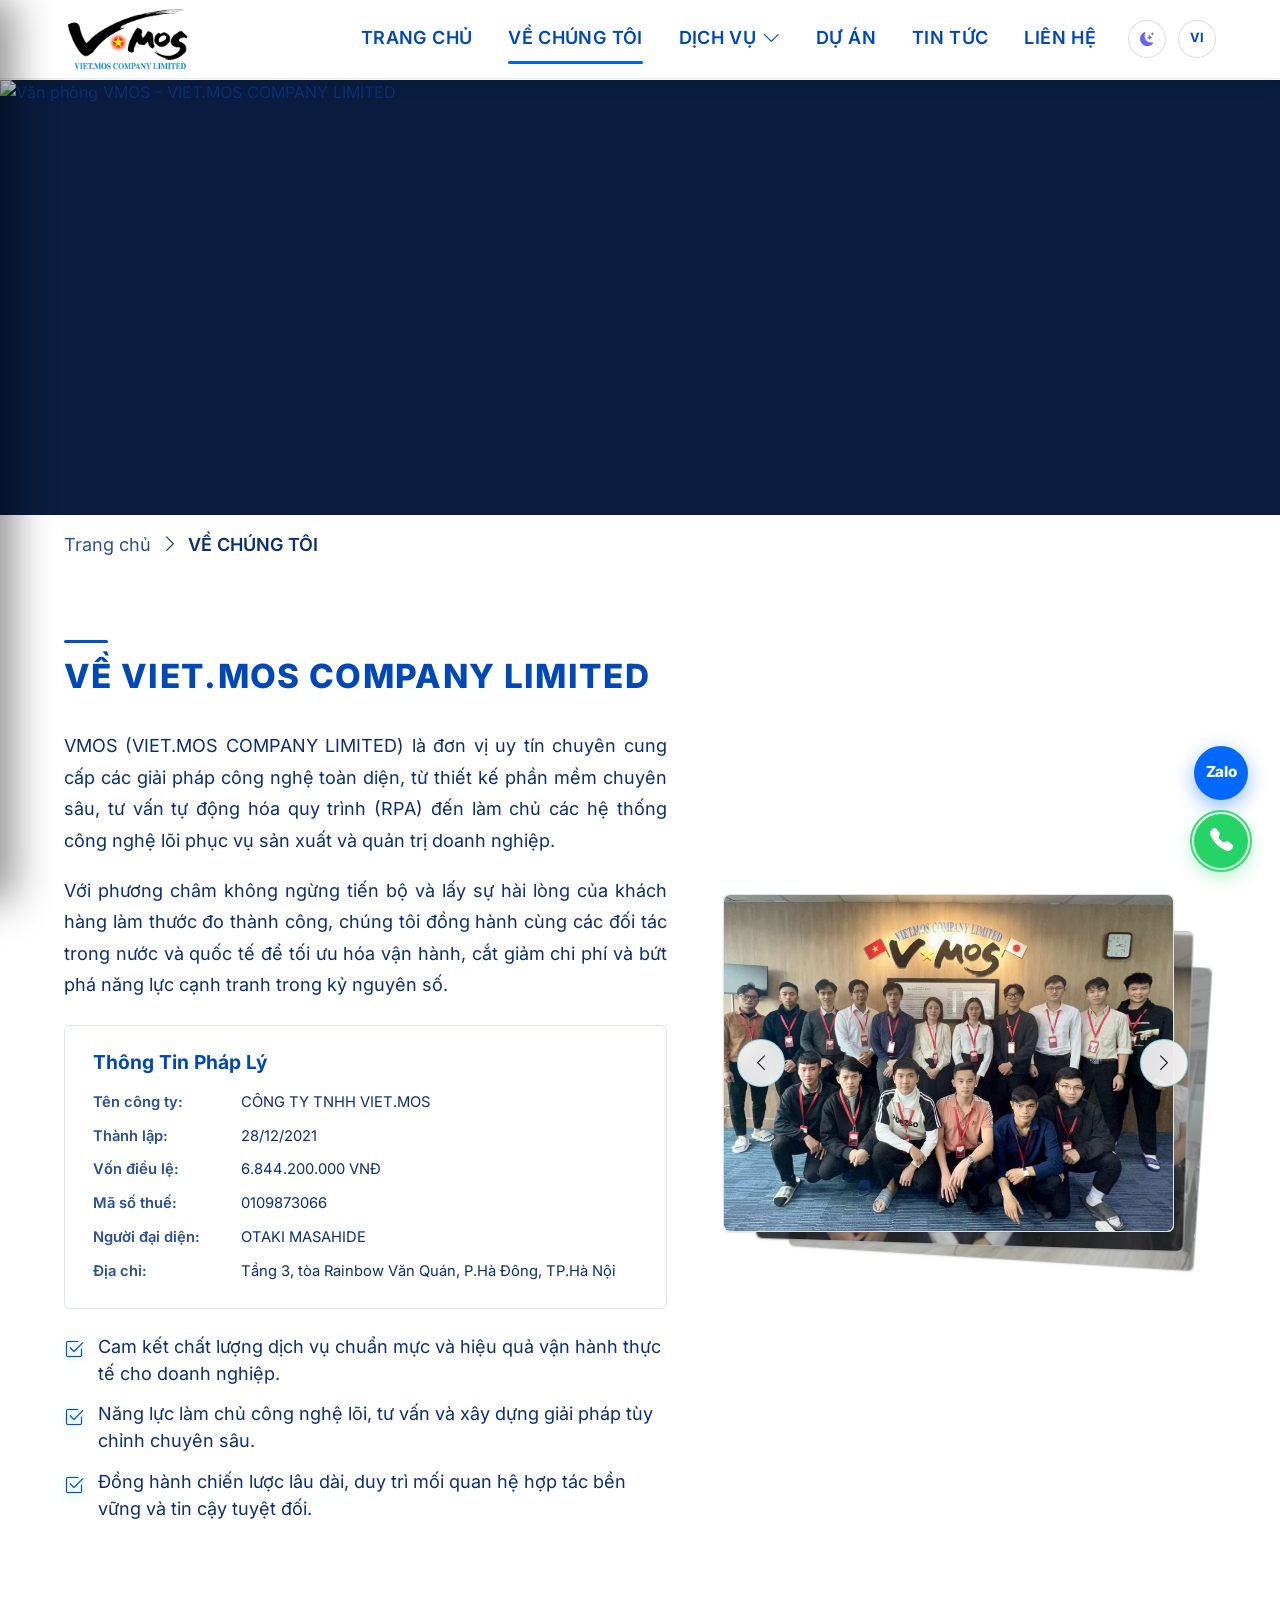
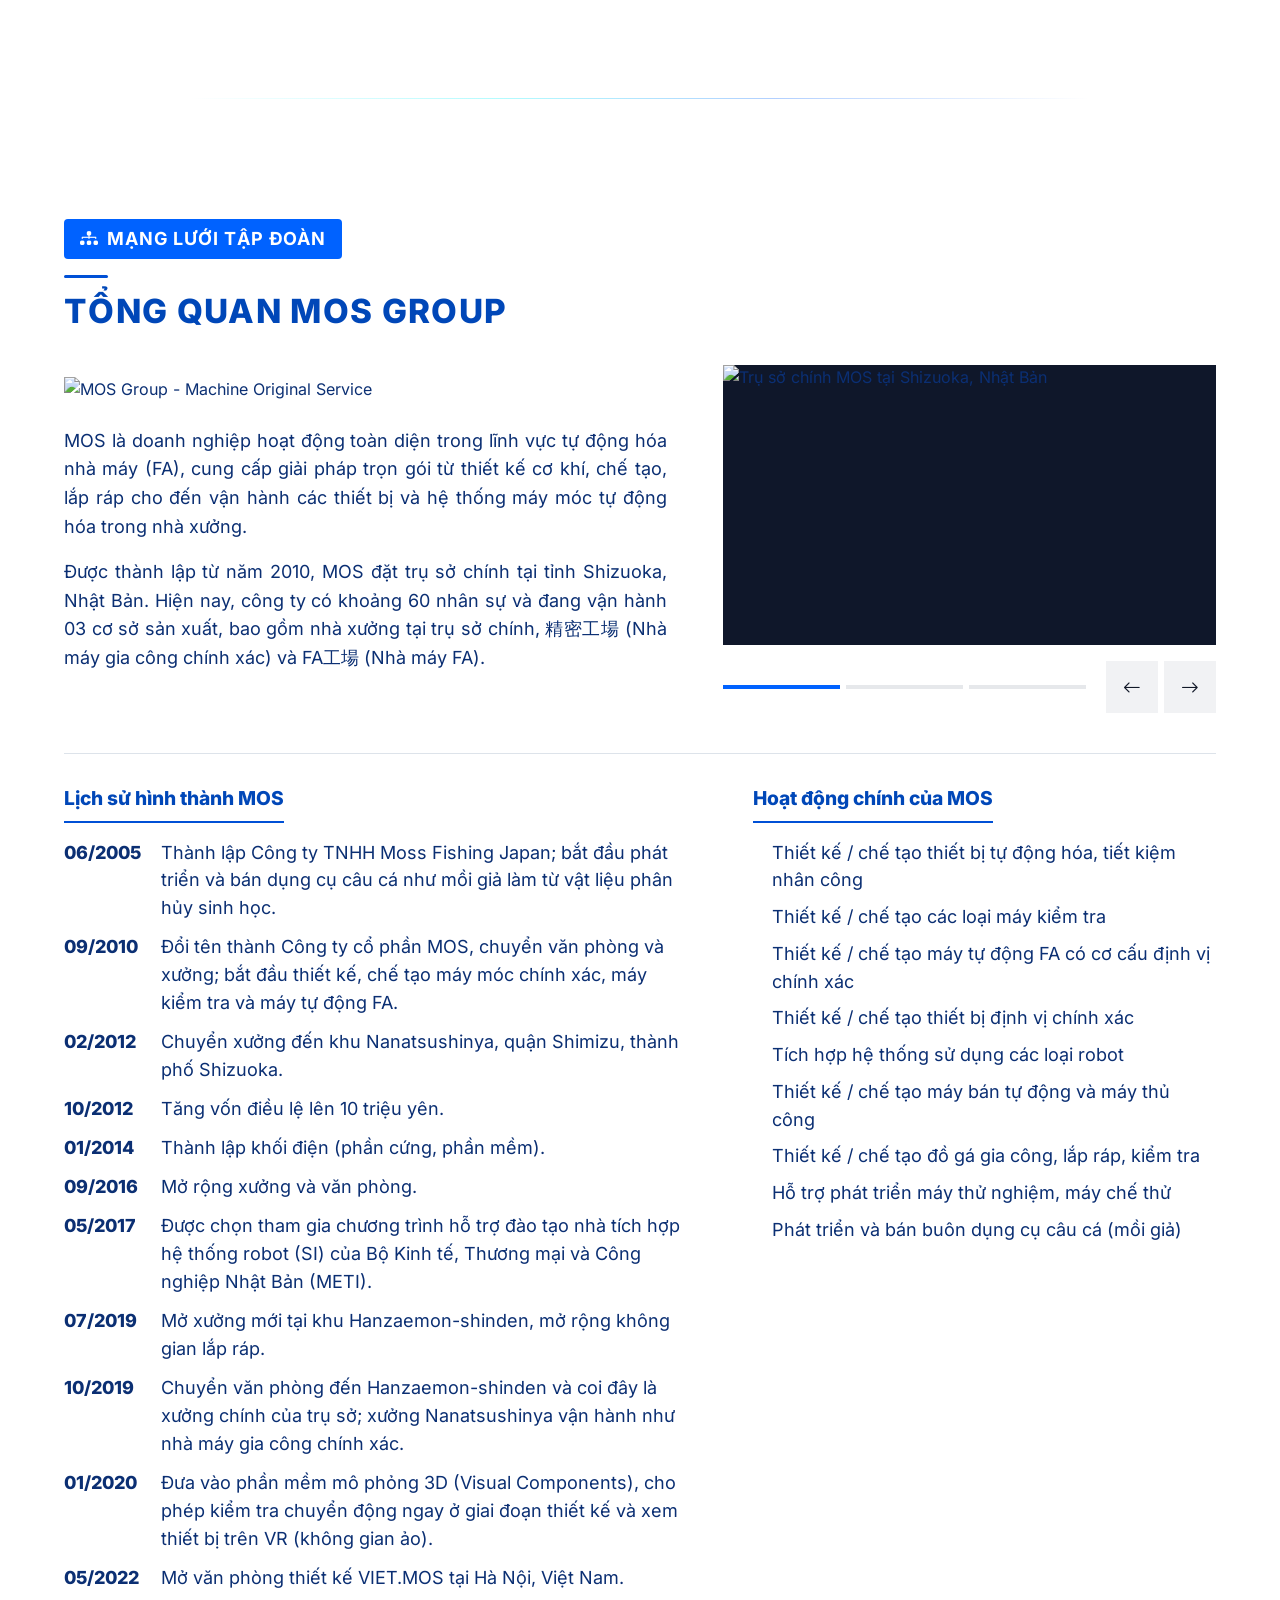
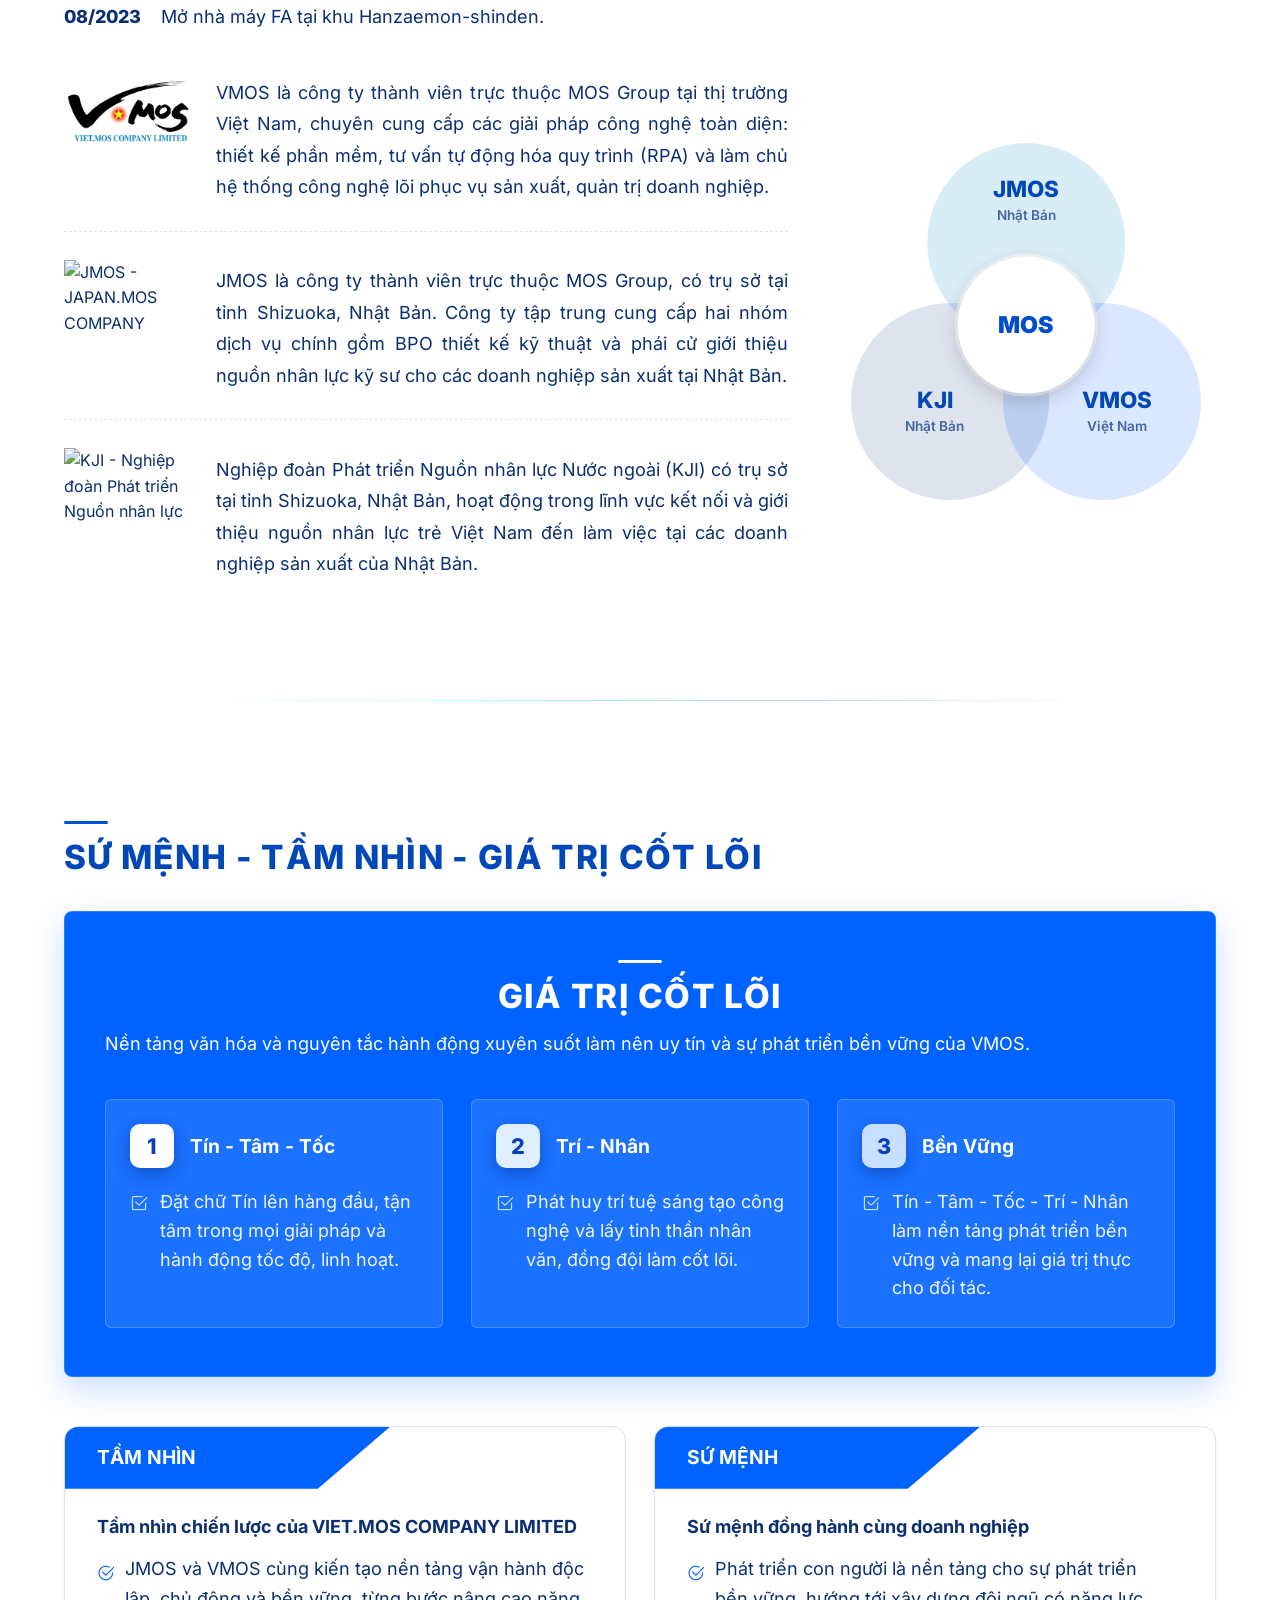
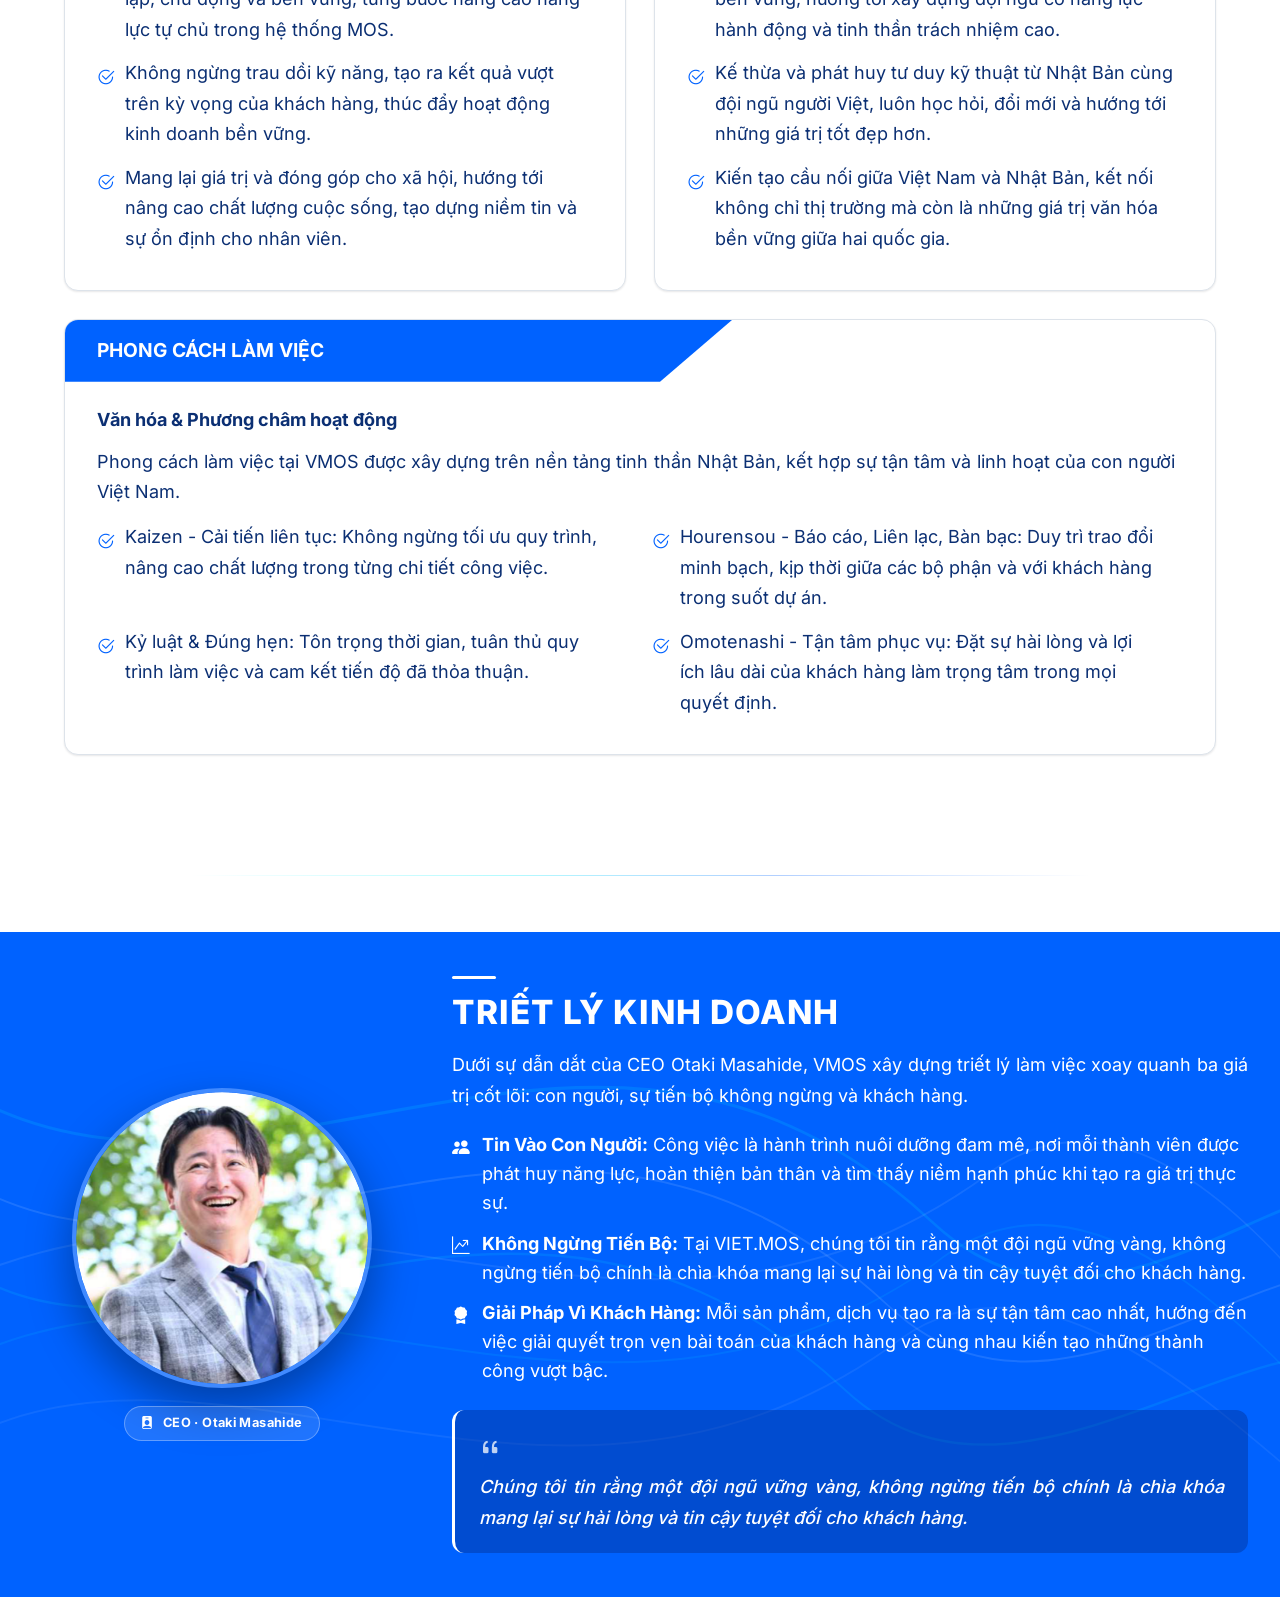
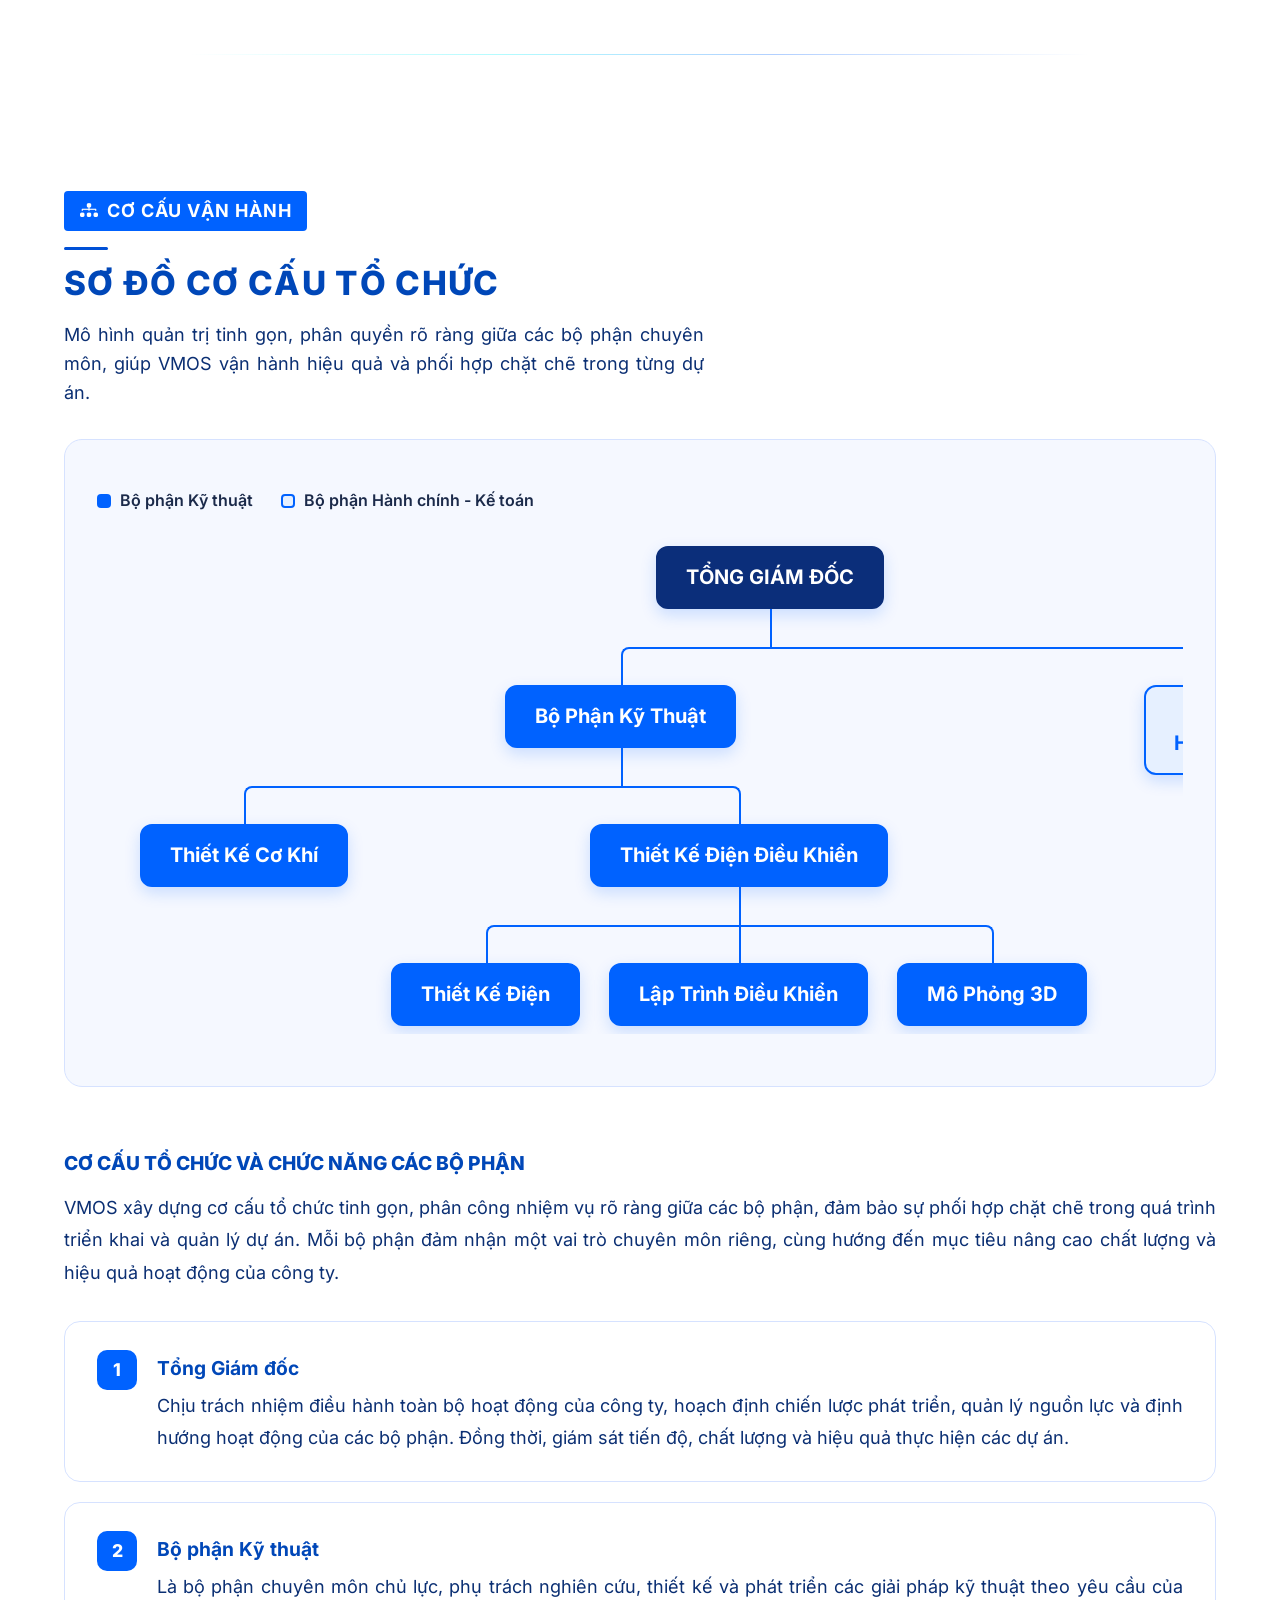
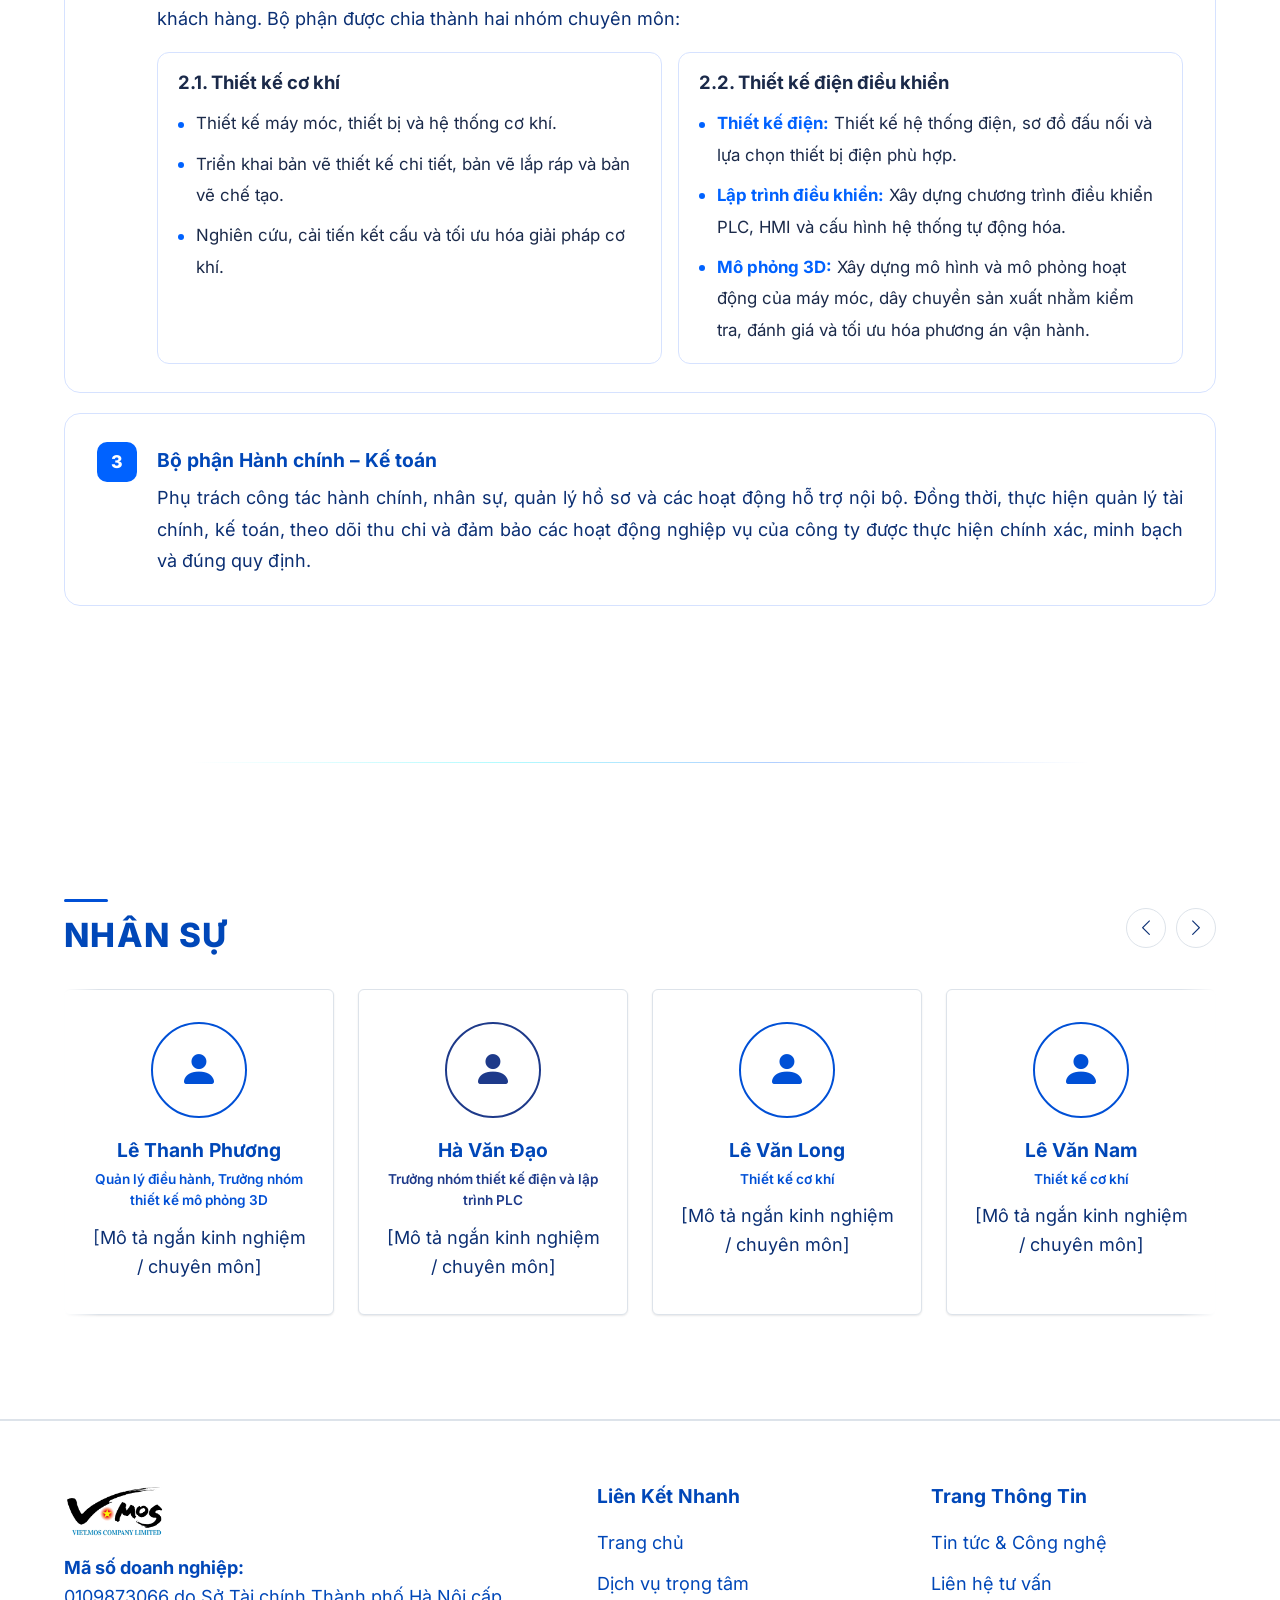
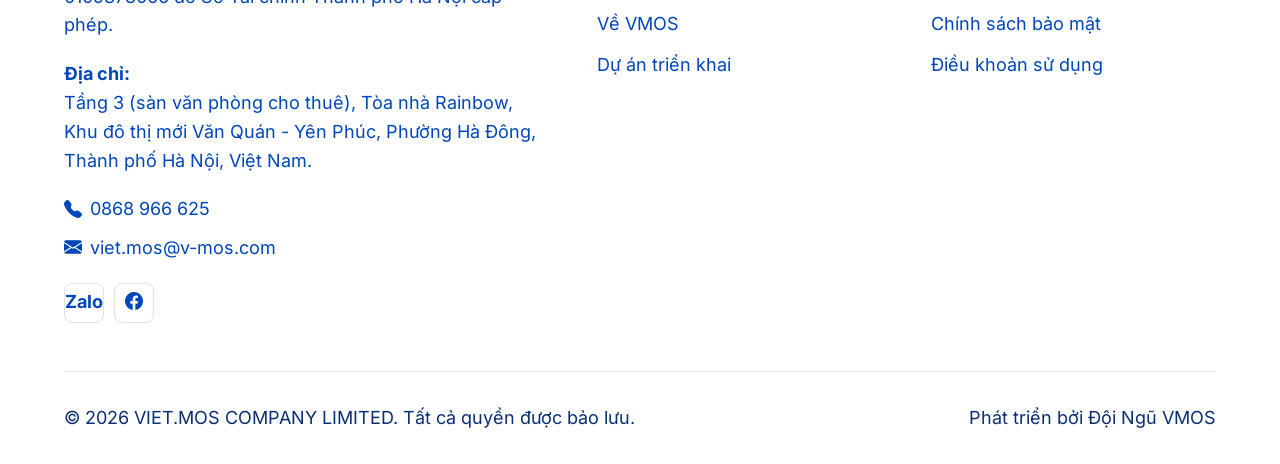
==== commit 0a892b9b: "Add files via upload" ====
--- a/about.html
+++ b/about.html
@@ -5,15 +5,22 @@
   <meta charset="UTF-8">
   <script>
     (function () {
-      var t = localStorage.getItem('theme') || 'dark';
+      var t = 'light';
+      try { t = localStorage.getItem('theme') || 'light'; } catch (e) { }
+      if (t !== 'dark' && t !== 'light') t = 'light';
       document.documentElement.setAttribute('data-theme', t);
-      document.documentElement.style.backgroundColor = t === 'dark' ? '#0a0f1d' : '#f8fafc';
+      document.documentElement.style.backgroundColor = t === 'dark' ? '#0a0f1d' : '#ffffff';
     })();
   </script>
   <meta name="viewport" content="width=device-width, initial-scale=1.0">
   <title>Về Chúng Tôi | VMOS - VIET.MOS COMPANY LIMITED</title>
   <meta name="description"
     content="Tìm hiểu về hành trình phát triển, sứ mệnh, tầm nhìn, giá trị cốt lõi và đội ngũ nhân sự chuyên gia tại VMOS (VIET.MOS COMPANY LIMITED).">
+  <meta property="og:type" content="website">
+  <meta property="og:site_name" content="VMOS - VIET.MOS COMPANY LIMITED">
+  <meta property="og:title" content="Về Chúng Tôi | VMOS - VIET.MOS COMPANY LIMITED">
+  <meta property="og:description"
+    content="Tìm hiểu về hành trình phát triển, sứ mệnh, tầm nhìn, giá trị cốt lõi và đội ngũ nhân sự chuyên gia tại VMOS (VIET.MOS COMPANY LIMITED).">
 
   <!-- Icons -->
   <link rel="stylesheet" href="https://cdn.jsdelivr.net/npm/bootstrap-icons@1.11.3/font/bootstrap-icons.min.css">
@@ -24,11 +31,139 @@
   <link href="https://fonts.googleapis.com/css2?family=Plus+Jakarta+Sans:wght@400;500;600;700;800&display=swap"
     rel="stylesheet">
 
-  <link rel="stylesheet" href="style.css?v=rx16">
-  <link rel="stylesheet" href="vmos-layout.css?v=3">
+  <link rel="stylesheet" href="style.css?v=rx30">
+  <link rel="stylesheet" href="vmos-layout.css?v=16">
+  <link rel="stylesheet" href="vmos-blue-theme.css?v=2">
+  <link rel="stylesheet" href="vmos-factory-theme.css?v=2">
+  <link rel="stylesheet" href="vmos-text-blue.css?v=1">
+  <style id="vmos-text-blue-inline">
+    /* vmos-text-blue.css - Chữ màu xanh dương cho toàn site. Nạp SAU CÙNG (sau vmos-factory-theme.css).
+   Đổi màu: sửa 3 biến dưới đây. Gỡ file này (xoá dòng <link>) để quay về chữ cũ. */
+    html[data-theme="light"] {
+      --tb-heading: #0047b8;
+      --tb-text: #0b2f73;
+      --tb-muted: #2a4f94;
+    }
+
+    html[data-theme="dark"] {
+      --tb-heading: #8dbbff;
+      --tb-text: #d3e4ff;
+      --tb-muted: #a3bfee;
+    }
+
+    html[data-theme] {
+      --ui-heading: var(--tb-heading);
+      --ui-text: var(--tb-text);
+      --ui-muted: var(--tb-muted);
+      --text-heading: var(--tb-heading);
+      --text-main: var(--tb-text);
+      --text-muted: var(--tb-muted);
+    }
+
+    /* Nội dung */
+    html[data-theme]:root:root body :is(p, li, dd, dt, td, th, label, figcaption, blockquote, .intro-text,
+      .fx-justify, .strategy-list li, .strategy-list span, .history-timeline-desc, .team-card p):not(.stat-label):not(.core-values-desc):not(.philosophy-simple-desc):not(.svc-front-desc):not(.vh-side p) {
+      color: var(--tb-text) !important;
+    }
+
+    /* Tiêu đề */
+    html[data-theme]:root:root body :is(h1, h2, h3, h4, h5, .section-title-compact, .intro-badge, .vh-title):not(.stat-number):not(.core-values-title):not(.philosophy-simple-title):not(.strategy-card-title) {
+      color: var(--tb-heading) !important;
+    }
+
+    /* Menu, chân trang */
+    html[data-theme]:root:root body :is(.nav-link, .nav-dropdown-menu a, .side-menu-link:not(.side-menu-cta), footer.footer :is(p, li, span, strong, a:not(.logo), h4)) {
+      color: var(--tb-heading) !important;
+    }
+
+    /* Chữ trên nền xanh / ảnh tối giữ màu trắng */
+    html[data-theme]:root:root body :is([data-tone="blue"], .bg-bright-blue, .core-values-dark-card, .philosophy-simple-section, .stats-band) :is(p, li, span, strong, h2, h3, h4) {
+      color: #ffffff !important;
+    }
+
+    /* Chữ phụ còn sót (trang Về chúng tôi - sơ đồ Venn) */
+    html[data-theme]:root:root body .venn-center-sub {
+      color: var(--tb-muted) !important;
+    }
+
+    /* intro */
+    html[data-theme]:root:root body .intro-section .intro-text {
+      color: var(--tb-text) !important;
+    }
+
+    /* ===== Thống nhất cỡ chữ tiêu đề (chỉnh 2 biến này, cả site đổi theo) ===== */
+    :root {
+      --fs-title: clamp(1.6rem, 2.6vw, 2.1rem);
+      /* tiêu đề mục: Giới thiệu về VMOS, Lĩnh vực hoạt động, Giá trị cốt lõi... */
+      --fs-card: clamp(1.05rem, 1.5vw, 1.25rem);
+      /* tiêu đề thẻ / tiêu đề nhỏ */
+    }
+
+    html[data-theme]:root:root body :is(section h2, .intro-badge, .section-title-compact, .core-values-title, .philosophy-simple-title) {
+      font-size: var(--fs-title) !important;
+      line-height: 1.25 !important;
+      font-weight: 800 !important;
+    }
+
+    html[data-theme]:root:root body :is(section h3:not(.stat-number):not(.section-title-compact), h4, .svc-label-text, .strategy-card-title, .division-panel-title, .history-timeline-title) {
+      font-size: var(--fs-card) !important;
+      line-height: 1.3 !important;
+    }
+
+    /* ===== Chân trang: một đường kẻ đơn sắc thay cho vạch chéo đa sắc ===== */
+    html[data-theme]:root:root body footer.footer::before {
+      background: var(--fx-line, #c6cdd3) !important;
+      height: 1px !important;
+    }
+
+    /* ===== Tiêu đề mục: thống nhất một kiểu vạch ngang nhỏ phía trên (bỏ chấm tròn / thanh dọc) ===== */
+    html[data-theme]:root:root body :is(.section-title-compact, .intro-badge) {
+      display: flex !important;
+      flex-direction: column !important;
+      align-items: flex-start !important;
+      gap: 0 !important;
+      text-align: left !important;
+      padding-left: 0 !important;
+      border-left: 0 !important;
+    }
+
+    html[data-theme]:root:root body :is(.section-title-compact, .intro-badge, .core-values-title, .philosophy-simple-title)::before {
+      content: "" !important;
+      display: block !important;
+      position: static !important;
+      width: 44px !important;
+      height: 3px !important;
+      margin: 0 0 0.75rem 0 !important;
+      padding: 0 !important;
+      border: 0 !important;
+      border-radius: 2px !important;
+      background: var(--ui-blue-solid, #0050d6) !important;
+    }
+
+    html[data-theme]:root:root body .intro-badge .intro-dot {
+      display: none !important;
+    }
+
+    html[data-theme]:root:root body :is(.core-values-title, .philosophy-simple-title)::before {
+      background: #ffffff !important;
+    }
+
+    html[data-theme]:root:root body .core-values-title::before {
+      margin: 0 auto 0.75rem auto !important;
+    }
+
+    html[data-theme]:root:root body .philosophy-simple-title::before {
+      margin: 0 0 0.75rem 0 !important;
+    }
+  </style>
+  <link rel="stylesheet" href="vmos-white-theme.css?v=1">
+  <link rel="stylesheet" href="group-gallery.css?v=8">
+  <link rel="canonical" href="https://v-mos.com/about.html">
+  <meta property="og:url" content="https://v-mos.com/about.html">
+  <meta property="og:image" content="https://v-mos.com/images/vmos-logo.png">
 </head>
 
-<body>
+<body class="breadcrumb-below">
 
   <!-- ================= NAVBAR ================= -->
   <header class="navbar scrolled">
@@ -38,12 +173,12 @@
       </a>
 
       <!-- Desktop Navigation Menu -->
-      <nav class="desktop-nav-menu">
+      <nav class="desktop-nav-menu" aria-label="Menu chính" data-i18n-attr="aria-label:nav.main_label">
         <a href="index.html" class="nav-link" data-i18n="nav.home">Trang chủ</a>
         <a href="about.html" class="nav-link active" data-i18n="nav.about">Về chúng tôi</a>
 
         <div class="nav-dropdown">
-          <a href="dich-vu-thiet-ke-co-khi.html" class="nav-link nav-dropdown-toggle" data-i18n="nav.services">
+          <a href="dich-vu-thiet-ke-co-khi.html" class="nav-link nav-dropdown-toggle">
             <span data-i18n="nav.services">Dịch vụ</span>
             <i class="bi bi-chevron-down"></i>
           </a>
@@ -82,30 +217,31 @@
 
   <!-- ================= VINGROUP-STYLE FIXED NAVIGATION CONTROLS ================= -->
   <!-- Fixed Left Middle: Hamburger Button (3 lines line-only) -->
-  <button class="sidebar-toggle" aria-label="Mở menu" aria-expanded="false" aria-controls="side-menu">
+  <button class="sidebar-toggle" aria-label="Mở menu" data-i18n-attr="aria-label:nav.open_menu" aria-expanded="false"
+    aria-controls="side-menu">
     <span class="hamburger-line"></span>
     <span class="hamburger-line"></span>
     <span class="hamburger-line"></span>
   </button>
 
-  <!-- Fixed Left Bottom: Theme Toggle + Language Selector (Vertical Stack) -->
-  </div>
-
   <!-- ================= UNIFIED LEFT SIDEBAR NAVIGATION ================= -->
   <div class="sidebar-overlay" id="sidebar-overlay" aria-hidden="true"></div>
 
-  <aside class="side-menu" id="side-menu" aria-label="Menu điều hướng" role="dialog" aria-modal="true">
+  <aside class="side-menu" id="side-menu" aria-label="Menu điều hướng" data-i18n-attr="aria-label:nav.menu_label"
+    role="dialog" aria-modal="true">
     <div class="side-menu-header">
       <a href="index.html" class="logo">
         <img src="images/vmos-logo.png" alt="VMOS - VIET.MOS COMPANY LIMITED">
       </a>
-      <button class="side-menu-close" aria-label="Đóng menu"><i class="bi bi-x-lg"></i></button>
+      <button class="side-menu-close" aria-label="Đóng menu" data-i18n-attr="aria-label:nav.close_menu"><i
+          class="bi bi-x-lg"></i></button>
     </div>
     <nav class="side-menu-nav">
       <a href="index.html" class="side-menu-link" data-i18n="nav.home">Trang chủ</a>
       <a href="about.html" class="side-menu-link active" data-i18n="nav.about">Về chúng tôi</a>
       <div class="side-menu-group">
-        <button class="side-menu-link side-menu-group-toggle" data-i18n="nav.services">Dịch vụ</button>
+        <button class="side-menu-link side-menu-group-toggle" aria-expanded="false" data-i18n="nav.services">Dịch
+          vụ</button>
         <div class="side-menu-submenu">
           <a href="dich-vu-thiet-ke-co-khi.html" data-i18n="services.mechanical">Thiết Kế Cơ Khí</a>
           <a href="dich-vu-thiet-ke-dien.html" data-i18n="services.electrical">Thiết Kế Điện - Lập Trình Điều Khiển</a>
@@ -115,7 +251,7 @@
       <a href="du-an.html" class="side-menu-link" data-i18n="nav.portfolio">Dự án</a>
       <a href="blog.html" class="side-menu-link" data-i18n="nav.blog">Tin tức</a>
       <div class="side-menu-cta-wrapper">
-        <a href="contact.html" class="side-menu-link side-menu-cta" data-i18n="nav.contact">
+        <a href="contact.html" class="side-menu-link side-menu-cta">
           <span data-i18n="nav.contact">Liên hệ</span>
           <i class="bi bi-arrow-right-circle-fill"></i>
         </a>
@@ -123,55 +259,26 @@
     </nav>
   </aside>
 
-  <!-- ================= DIVISIONS BANNER (3 MẢNG DỊCH VỤ) ================= -->
-  <section class="divisions-banner" style="margin-top: 88px;">
-    <div class="divisions-banner-dots"></div>
-    <div class="divisions-banner-glow"></div>
-
-    <div class="divisions-track">
-
-      <!-- Panel 1: Thiết Kế Cơ Khí -->
-      <div class="division-panel" style="background-image: url('images/banner-co-khi.jpg');">
-        <div class="division-panel-content">
-          <span class="division-panel-tag"><i class="bi bi-gear-fill"></i> <span data-i18n="about.division1_tag">Mảng
-              01</span></span>
-          <h3 class="division-panel-title" data-i18n="services.mechanical">Thiết Kế Cơ Khí</h3>
-        </div>
-      </div>
-
-      <span class="division-icon-badge division-icon-badge--1"><i class="bi bi-gear-fill"></i></span>
-
-      <!-- Panel 2: Thiết Kế Điện - Lập Trình Điều Khiển -->
-      <div class="division-panel" style="background-image: url('images/banner-dien.jpg');">
-        <div class="division-panel-content">
-          <span class="division-panel-tag"><i class="bi bi-lightning-charge-fill"></i> <span
-              data-i18n="about.division2_tag">Mảng 02</span></span>
-          <h3 class="division-panel-title" data-i18n="services.electrical">Thiết Kế Điện - Lập Trình Điều Khiển</h3>
-        </div>
-      </div>
-
-      <span class="division-icon-badge division-icon-badge--2"><i class="bi bi-lightning-charge-fill"></i></span>
-
-      <!-- Panel 3: Thiết Kế Mô Phỏng -->
-      <div class="division-panel" style="background-image: url('images/banner-mo-phong.jpg');">
-        <div class="division-panel-content">
-          <span class="division-panel-tag"><i class="bi bi-boxes"></i> <span data-i18n="about.division3_tag">Mảng
-              03</span></span>
-          <h3 class="division-panel-title" data-i18n="services.simulation">Thiết Kế Mô Phỏng</h3>
-        </div>
-      </div>
-
-      <span class="division-icon-badge division-icon-badge--3"><i class="bi bi-boxes"></i></span>
-
-      <!-- Panel Brand: VMOS Group -->
-      <div class="division-panel-brand">
-        <img src="images/vmos-logo.png" alt="VMOS" class="division-brand-logo">
-        <span class="division-brand-headline"><span data-i18n="about.division_brand_line1">Giải Pháp</span><br><span
-            data-i18n="about.division_brand_line2">Công Nghệ</span></span>
-      </div>
-
+
+  <!-- ================= BANNER: VĂN PHÒNG VMOS ================= -->
+  <section class="divisions-banner about-office-banner" style="margin-top: 0;">
+    <img src="images/banner-van-phong.jpg" alt="Văn phòng VMOS - VIET.MOS COMPANY LIMITED"
+      class="about-office-banner-img" fetchpriority="high" decoding="async">
+    <h1 data-i18n="about.page_h1" style="position:absolute;width:1px;height:1px;margin:-1px;padding:0;overflow:hidden;clip:rect(0,0,0,0);white-space:nowrap;border:0;">Về chúng tôi - VIET.MOS COMPANY LIMITED</h1>
+  </section>
+
+  <!-- ================= BREADCRUMB (ngay dưới banner) ================= -->
+  <nav class="service-detail-breadcrumb" aria-label="Breadcrumb">
+    <div class="container">
+      <ul class="service-detail-breadcrumb-list">
+        <li><a href="index.html" data-i18n="service_detail.breadcrumb_home">Trang chủ</a></li>
+        <li class="separator" aria-hidden="true"><i class="bi bi-chevron-right"></i></li>
+        <li class="current" aria-current="page" data-i18n="nav.about" style="text-transform: uppercase;">Về chúng tôi
+        </li>
+      </ul>
     </div>
-  </section>
+  </nav>
+
 
   <!-- ================= GIỚI THIỆU CHUNG & SỐ LIỆU ================= -->
   <section class="section-glow about-overview-section" style="padding: 4rem 0;">
@@ -201,7 +308,7 @@
             <div class="about-legal-info"
               style="background: var(--bg-card); border: 1px solid var(--border-color); border-radius: var(--radius-md); padding: 1.5rem 1.75rem; margin: 1.5rem 0;">
               <h4 style="font-size: 1rem; font-weight: 700; margin-bottom: 1rem; color: var(--text-main);"
-                data-i18n="about.legal_title">Thông Tin Pháp Lý Công Ty</h4>
+                data-i18n="about.legal_title">Thông Tin Pháp Lý</h4>
               <div style="display: grid; grid-template-columns: 1fr; gap: 0.65rem; font-size: 0.92rem;">
                 <div style="display: flex; gap: 0.5rem;">
                   <span style="min-width: 140px; color: var(--text-muted); font-weight: 600;"
@@ -286,40 +393,6 @@
     </div>
   </section>
 
-  <!-- ================= DẢI SỐ LIỆU (NỀN XANH) ================= -->
-  <section class="stats-band" data-tone="blue">
-    <div class="container">
-      <div class="about-stats-clean hero-stats">
-        <!-- Mục 1: Dự án hoàn thành -->
-        <div class="stat-clean-item stat-item">
-          <div class="stat-icon icon-cyan">
-            <i class="bi bi-check2-circle"></i>
-          </div>
-          <h3 class="stat-number stat-cyan">150+</h3>
-          <p class="stat-label" data-i18n="about.stat_projects">Dự Án Hoàn Thành</p>
-        </div>
-
-        <!-- Mục 2: Năm kinh nghiệm -->
-        <div class="stat-clean-item stat-item">
-          <div class="stat-icon icon-purple">
-            <i class="bi bi-award-fill"></i>
-          </div>
-          <h3 class="stat-number stat-purple">5+</h3>
-          <p class="stat-label" data-i18n="about.stat_experience">Năm Kinh Nghiệm</p>
-        </div>
-
-        <!-- Mục 3: Khách hàng hài lòng -->
-        <div class="stat-clean-item stat-item">
-          <div class="stat-icon icon-blue">
-            <i class="bi bi-emoji-smile-fill"></i>
-          </div>
-          <h3 class="stat-number stat-blue">99%</h3>
-          <p class="stat-label" data-i18n="about.stat_satisfaction">Khách Hàng Hài Lòng</p>
-        </div>
-      </div>
-    </div>
-  </section>
-
   <div class="section-divider-gradient"></div>
 
   <!-- ================= TỔNG QUAN MOS GROUP ================= -->
@@ -331,13 +404,12 @@
         <span data-i18n="about.group_badge">Mạng Lưới Tập Đoàn</span>
       </div>
       <h2 class="section-title-compact reveal" data-i18n="about.group_title">Tổng Quan MOS Group</h2>
-      <div class="reveal">
-        <img src="images/mos-group-logo.png" alt="MOS Group - Machine Original Service" class="about-group-parent-logo"
-          style="height: 100px; width: auto; display: block; margin: 0.75rem 0 1.5rem 0;">
-      </div>
-
-      <div class="about-overview-grid reveal" style="margin-top: 1.5rem;">
-        <div>
+      <div class="about-group-intro reveal">
+        <div class="about-group-intro-text">
+          <div>
+            <img src="images/mos-group-logo-hd.png" alt="MOS Group - Machine Original Service"
+              class="about-group-parent-logo" style="display: block; margin: 0.75rem 0 1.5rem 0;">
+          </div>
           <p style="color: var(--text-muted);" data-i18n="about.group_mos_p1">
             MOS là doanh nghiệp hoạt động toàn diện trong lĩnh vực tự động hóa nhà máy (FA), cung cấp giải pháp trọn gói
             từ thiết kế cơ khí, chế tạo, lắp ráp cho đến vận hành các thiết bị và hệ thống máy móc tự động hóa trong nhà
@@ -350,6 +422,125 @@
           </p>
         </div>
 
+        <!-- Slider ảnh tập đoàn MOS -->
+        <div class="group-gallery" role="region" aria-roledescription="carousel" aria-label="Hình ảnh MOS Group">
+          <div class="group-gallery-viewport">
+            <div class="group-gallery-track">
+              <figure class="group-gallery-slide"><img src="images/mos-group-01.jpg"
+                  alt="Trụ sở chính MOS tại Shizuoka, Nhật Bản" draggable="false"></figure>
+              <figure class="group-gallery-slide"><img src="images/mos-group-02.jpg"
+                  alt="Tòa nhà văn phòng và xưởng MOS" loading="lazy" draggable="false"></figure>
+              <figure class="group-gallery-slide"><img src="images/mos-group-03.jpg" alt="Nhà xưởng MOS" loading="lazy"
+                  draggable="false"></figure>
+            </div>
+          </div>
+          <div class="group-gallery-controls">
+            <div class="group-gallery-bars"></div>
+            <div class="group-gallery-arrows">
+              <button type="button" class="group-gallery-btn group-gallery-prev" aria-label="Ảnh trước"><i
+                  class="bi bi-arrow-left"></i></button>
+              <button type="button" class="group-gallery-btn group-gallery-next" aria-label="Ảnh kế tiếp"><i
+                  class="bi bi-arrow-right"></i></button>
+            </div>
+          </div>
+        </div>
+      </div>
+
+      <div class="about-mos-detail reveal">
+        <div class="about-mos-col">
+          <h3 class="about-mos-subtitle" data-i18n="about.group_hist_title">Lịch sử hình thành MOS</h3>
+          <dl class="about-mos-timeline">
+            <dt>06/2005</dt>
+            <dd data-i18n="about.group_hist_1">Thành lập Công ty TNHH Moss Fishing Japan; bắt đầu phát triển và bán dụng
+              cụ câu cá như mồi giả làm từ vật liệu phân hủy sinh học.</dd>
+            <dt>09/2010</dt>
+            <dd data-i18n="about.group_hist_2">Đổi tên thành Công ty cổ phần MOS, chuyển văn phòng và xưởng; bắt đầu
+              thiết kế, chế tạo máy móc chính xác, máy kiểm tra và máy tự động FA.</dd>
+            <dt>02/2012</dt>
+            <dd data-i18n="about.group_hist_3">Chuyển xưởng đến khu Nanatsushinya, quận Shimizu, thành phố Shizuoka.
+            </dd>
+            <dt>10/2012</dt>
+            <dd data-i18n="about.group_hist_4">Tăng vốn điều lệ lên 10 triệu yên.</dd>
+            <dt>01/2014</dt>
+            <dd data-i18n="about.group_hist_5">Thành lập khối điện (phần cứng, phần mềm).</dd>
+            <dt>09/2016</dt>
+            <dd data-i18n="about.group_hist_6">Mở rộng xưởng và văn phòng.</dd>
+            <dt>05/2017</dt>
+            <dd data-i18n="about.group_hist_7">Được chọn tham gia chương trình hỗ trợ đào tạo nhà tích hợp hệ thống
+              robot (SI) của Bộ Kinh tế, Thương mại và Công nghiệp Nhật Bản (METI).</dd>
+            <dt>07/2019</dt>
+            <dd data-i18n="about.group_hist_8">Mở xưởng mới tại khu Hanzaemon-shinden, mở rộng không gian lắp ráp.</dd>
+            <dt>10/2019</dt>
+            <dd data-i18n="about.group_hist_9">Chuyển văn phòng đến Hanzaemon-shinden và coi đây là xưởng chính của trụ
+              sở; xưởng Nanatsushinya vận hành như nhà máy gia công chính xác.</dd>
+            <dt>01/2020</dt>
+            <dd data-i18n="about.group_hist_10">Đưa vào phần mềm mô phỏng 3D (Visual Components), cho phép kiểm tra
+              chuyển động ngay ở giai đoạn thiết kế và xem thiết bị trên VR (không gian ảo).</dd>
+            <dt>05/2022</dt>
+            <dd data-i18n="about.group_hist_11">Mở văn phòng thiết kế VIET.MOS tại Hà Nội, Việt Nam.</dd>
+            <dt>08/2023</dt>
+            <dd data-i18n="about.group_hist_12">Mở nhà máy FA tại khu Hanzaemon-shinden.</dd>
+          </dl>
+        </div>
+
+        <div class="about-mos-col">
+          <h3 class="about-mos-subtitle" data-i18n="about.group_ops_title">Hoạt động chính của MOS</h3>
+          <ul class="about-mos-list">
+            <li data-i18n="about.group_ops_1">Thiết kế / chế tạo thiết bị tự động hóa, tiết kiệm nhân công</li>
+            <li data-i18n="about.group_ops_2">Thiết kế / chế tạo các loại máy kiểm tra</li>
+            <li data-i18n="about.group_ops_3">Thiết kế / chế tạo máy tự động FA có cơ cấu định vị chính xác</li>
+            <li data-i18n="about.group_ops_4">Thiết kế / chế tạo thiết bị định vị chính xác</li>
+            <li data-i18n="about.group_ops_5">Tích hợp hệ thống sử dụng các loại robot</li>
+            <li data-i18n="about.group_ops_6">Thiết kế / chế tạo máy bán tự động và máy thủ công</li>
+            <li data-i18n="about.group_ops_7">Thiết kế / chế tạo đồ gá gia công, lắp ráp, kiểm tra</li>
+            <li data-i18n="about.group_ops_8">Hỗ trợ phát triển máy thử nghiệm, máy chế thử</li>
+            <li data-i18n="about.group_ops_9">Phát triển và bán buôn dụng cụ câu cá (mồi giả)</li>
+          </ul>
+        </div>
+      </div>
+
+      <div class="about-group-companies reveal">
+        <div class="about-group-members">
+
+          <div class="about-group-member">
+            <div class="about-group-logo logo-vmos"><img src="images/vmos-logo.png"
+                alt="VMOS - VIET.MOS COMPANY LIMITED" loading="lazy"></div>
+            <p data-i18n="about.group_vmos_desc">
+              VMOS là công ty thành viên trực thuộc MOS Group tại thị trường Việt Nam, chuyên cung cấp các giải pháp
+              công
+              nghệ toàn diện: thiết kế phần mềm, tư vấn tự động hóa quy trình (RPA) và làm chủ hệ thống công nghệ lõi
+              phục
+              vụ sản xuất, quản trị doanh nghiệp.
+            </p>
+          </div>
+
+          <div class="about-group-divider"></div>
+
+          <div class="about-group-member">
+            <div class="about-group-logo logo-jmos"><img src="images/jmos-logo-hd.png"
+                alt="JMOS - JAPAN.MOS COMPANY LIMITED" loading="lazy"></div>
+            <p data-i18n="about.group_jmos_desc">
+              JMOS là công ty thành viên trực thuộc MOS Group, có trụ sở tại tỉnh Shizuoka, Nhật Bản. Công ty tập trung
+              cung cấp hai nhóm dịch vụ chính gồm BPO thiết kế kỹ thuật và phái cử giới thiệu nguồn nhân lực kỹ sư cho
+              các
+              doanh nghiệp sản xuất tại Nhật Bản.
+            </p>
+          </div>
+
+          <div class="about-group-divider"></div>
+
+          <div class="about-group-member">
+            <div class="about-group-logo logo-kji"><img src="images/kji-logo-hd.png"
+                alt="KJI - Nghiệp đoàn Phát triển Nguồn nhân lực Nước ngoài" loading="lazy"></div>
+            <p data-i18n="about.group_kji_desc">
+              Nghiệp đoàn Phát triển Nguồn nhân lực Nước ngoài (KJI) có trụ sở tại tỉnh Shizuoka, Nhật Bản, hoạt động
+              trong lĩnh vực kết nối và giới thiệu nguồn nhân lực trẻ Việt Nam đến làm việc tại các doanh nghiệp sản
+              xuất
+              của Nhật Bản.
+            </p>
+          </div>
+
+        </div>
         <div class="about-group-diagram">
           <div class="venn-diagram-container" role="img"
             aria-label="Sơ đồ Venn 3 công ty thành viên JMOS, KJI, VMOS giao nhau tại MOS Group trung tâm">
@@ -376,47 +567,11 @@
               <!-- MOS Central Circle (White, Small, Center Intersection) -->
               <div class="venn-circle venn-mos-center">
                 <span class="venn-center-title">MOS</span>
-                <span class="venn-center-sub" data-i18n="about.venn_hq">Trụ sở chính</span>
               </div>
 
             </div>
           </div>
         </div>
-      </div>
-
-      <div class="about-group-members reveal">
-
-        <div class="about-group-member">
-          <div class="about-group-avatar avatar-vmos">VMOS</div>
-          <p data-i18n="about.group_vmos_desc">
-            VMOS là công ty thành viên trực thuộc MOS Group tại thị trường Việt Nam, chuyên cung cấp các giải pháp công
-            nghệ toàn diện: thiết kế phần mềm, tư vấn tự động hóa quy trình (RPA) và làm chủ hệ thống công nghệ lõi phục
-            vụ sản xuất, quản trị doanh nghiệp.
-          </p>
-        </div>
-
-        <div class="about-group-divider"></div>
-
-        <div class="about-group-member">
-          <div class="about-group-avatar avatar-jmos">JMOS</div>
-          <p data-i18n="about.group_jmos_desc">
-            JMOS là công ty thành viên trực thuộc MOS Group, có trụ sở tại tỉnh Shizuoka, Nhật Bản. Công ty tập trung
-            cung cấp hai nhóm dịch vụ chính gồm BPO thiết kế kỹ thuật và phái cử giới thiệu nguồn nhân lực kỹ sư cho các
-            doanh nghiệp sản xuất tại Nhật Bản.
-          </p>
-        </div>
-
-        <div class="about-group-divider"></div>
-
-        <div class="about-group-member">
-          <div class="about-group-avatar avatar-kji">KJI</div>
-          <p data-i18n="about.group_kji_desc">
-            Nghiệp đoàn Phát triển Nguồn nhân lực Nước ngoài (KJI) có trụ sở tại tỉnh Shizuoka, Nhật Bản, hoạt động
-            trong lĩnh vực kết nối và giới thiệu nguồn nhân lực trẻ Việt Nam đến làm việc tại các doanh nghiệp sản xuất
-            của Nhật Bản.
-          </p>
-        </div>
-
       </div>
     </div>
   </section>
@@ -490,102 +645,67 @@
         </div>
       </div>
 
-      <!-- ================= PHẦN 2: TẦM NHÌN & SỨ MỆNH (2 CỘT SONG SONG) ================= -->
-      <div class="vision-mission-grid">
-
-        <!-- CỘT TRÁI: TẦM NHÌN & SỨ MỆNH -->
-        <div class="vision-mission-col reveal">
-          <!-- Tầm Nhìn -->
-          <div class="vision-mission-subblock">
-            <h3 class="section-title-compact" style="margin-bottom: 0.75rem;" data-i18n="about.vision_title">TẦM NHÌN
-            </h3>
-            <div class="subblock-header">
-              <i class="bi bi-check2-square"></i>
-              <span data-i18n="about.vision_sub_header">Tầm nhìn chiến lược của VIET.MOS COMPANY LIMITED</span>
-            </div>
-            <ul class="strategy-list list-cyan" style="margin-top: 0.5rem;">
-              <li>
-                <i class="bi bi-check2-circle"></i>
-                <span data-i18n="about.vision_desc_1">JMOS và VMOS cùng kiến tạo nền tảng vận hành độc lập, chủ động và
-                  bền vững, từng bước nâng cao năng lực tự chủ trong hệ thống MOS.</span>
-              </li>
-              <li>
-                <i class="bi bi-check2-circle"></i>
-                <span data-i18n="about.vision_desc_2">Không ngừng trau dồi kỹ năng, tạo ra kết quả vượt trên kỳ vọng của
-                  khách hàng, thúc đẩy hoạt động kinh doanh bền vững.</span>
-              </li>
-              <li>
-                <i class="bi bi-check2-circle"></i>
-                <span data-i18n="about.vision_desc_3">Mang lại giá trị và đóng góp cho xã hội, hướng tới nâng cao chất
-                  lượng cuộc sống, tạo dựng niềm tin và sự ổn định cho nhân viên.</span>
-              </li>
+      <!-- ================= PHẦN 2: TẦM NHÌN - SỨ MỆNH - PHONG CÁCH LÀM VIỆC (CARD TAB) ================= -->
+      <div class="vm-cards">
+
+        <!-- TẦM NHÌN -->
+        <article class="vm-card reveal">
+          <h3 class="vm-card-tab" data-i18n="about.vision_title">TẦM NHÌN</h3>
+          <div class="vm-card-body">
+            <p class="vm-card-sub" data-i18n="about.vision_sub_header">Tầm nhìn chiến lược của VIET.MOS COMPANY LIMITED
+            </p>
+            <ul class="vm-list">
+              <li><i class="bi bi-check2-circle"></i><span data-i18n="about.vision_desc_1">JMOS và VMOS cùng kiến tạo
+                  nền tảng vận hành độc lập, chủ động và bền vững, từng bước nâng cao năng lực tự chủ trong hệ thống
+                  MOS.</span></li>
+              <li><i class="bi bi-check2-circle"></i><span data-i18n="about.vision_desc_2">Không ngừng trau dồi kỹ năng,
+                  tạo ra kết quả vượt trên kỳ vọng của khách hàng, thúc đẩy hoạt động kinh doanh bền vững.</span></li>
+              <li><i class="bi bi-check2-circle"></i><span data-i18n="about.vision_desc_3">Mang lại giá trị và đóng góp
+                  cho xã hội, hướng tới nâng cao chất lượng cuộc sống, tạo dựng niềm tin và sự ổn định cho nhân
+                  viên.</span></li>
             </ul>
           </div>
-
-          <!-- Sứ Mệnh -->
-          <div class="vision-mission-subblock" style="border-top: 1px solid var(--border-color); padding-top: 1.5rem;">
-            <h3 class="section-title-compact" style="margin-bottom: 0.75rem;" data-i18n="about.mission_title">SỨ MỆNH
-            </h3>
-            <div class="subblock-header">
-              <i class="bi bi-check2-square"></i>
-              <span data-i18n="about.mission_sub_header">Sứ mệnh đồng hành cùng doanh nghiệp</span>
-            </div>
-            <ul class="strategy-list list-blue" style="margin-top: 0.5rem;">
-              <li>
-                <i class="bi bi-check2-circle"></i>
-                <span data-i18n="about.mission_desc_1">Phát triển con người là nền tảng cho sự phát triển bền vững,
-                  hướng tới xây dựng đội ngũ có năng lực hành động và tinh thần trách nhiệm cao.</span>
-              </li>
-              <li>
-                <i class="bi bi-check2-circle"></i>
-                <span data-i18n="about.mission_desc_2">Kế thừa và phát huy tư duy kỹ thuật từ Nhật Bản cùng đội ngũ
-                  người Việt, luôn học hỏi, đổi mới và hướng tới những giá trị tốt đẹp hơn.</span>
-              </li>
-              <li>
-                <i class="bi bi-check2-circle"></i>
-                <span data-i18n="about.mission_desc_3">Kiến tạo cầu nối giữa Việt Nam và Nhật Bản, kết nối không chỉ thị
-                  trường mà còn là những giá trị văn hóa bền vững giữa hai quốc gia.</span>
-              </li>
+        </article>
+
+        <!-- SỨ MỆNH -->
+        <article class="vm-card reveal">
+          <h3 class="vm-card-tab" data-i18n="about.mission_title">SỨ MỆNH</h3>
+          <div class="vm-card-body">
+            <p class="vm-card-sub" data-i18n="about.mission_sub_header">Sứ mệnh đồng hành cùng doanh nghiệp</p>
+            <ul class="vm-list">
+              <li><i class="bi bi-check2-circle"></i><span data-i18n="about.mission_desc_1">Phát triển con người là nền
+                  tảng cho sự phát triển bền vững, hướng tới xây dựng đội ngũ có năng lực hành động và tinh thần trách
+                  nhiệm cao.</span></li>
+              <li><i class="bi bi-check2-circle"></i><span data-i18n="about.mission_desc_2">Kế thừa và phát huy tư duy
+                  kỹ thuật từ Nhật Bản cùng đội ngũ người Việt, luôn học hỏi, đổi mới và hướng tới những giá trị tốt đẹp
+                  hơn.</span></li>
+              <li><i class="bi bi-check2-circle"></i><span data-i18n="about.mission_desc_3">Kiến tạo cầu nối giữa Việt
+                  Nam và Nhật Bản, kết nối không chỉ thị trường mà còn là những giá trị văn hóa bền vững giữa hai quốc
+                  gia.</span></li>
             </ul>
           </div>
-        </div>
-
-        <!-- CỘT PHẢI: PHONG CÁCH LÀM VIỆC -->
-        <div class="vision-mission-col reveal">
-          <h3 class="section-title-compact" style="margin-bottom: 0.75rem;" data-i18n="about.workstyle_title">PHONG CÁCH
-            LÀM VIỆC</h3>
-          <div class="subblock-header">
-            <i class="bi bi-check2-square"></i>
-            <span data-i18n="about.workstyle_sub_header">Văn hóa & Phương châm hoạt động</span>
-          </div>
-          <p style="color: var(--text-muted); font-size: 0.9rem; line-height: 1.6; margin: 0.5rem 0 0 0;"
-            data-i18n="about.workstyle_intro">
-            Phong cách làm việc tại VMOS được xây dựng trên nền tảng tinh thần Nhật Bản, kết hợp sự tận tâm và linh hoạt
-            của con người Việt Nam.
-          </p>
-          <ul class="strategy-list list-purple" style="margin-top: 0.75rem;">
-            <li>
-              <i class="bi bi-check2-circle"></i>
-              <span data-i18n="about.workstyle_item1">Kaizen - Cải tiến liên tục: Không ngừng tối ưu quy trình, nâng cao
-                chất lượng trong từng chi tiết công việc.</span>
-            </li>
-            <li>
-              <i class="bi bi-check2-circle"></i>
-              <span data-i18n="about.workstyle_item2">Hourensou - Báo cáo, Liên lạc, Bàn bạc: Duy trì trao đổi minh
-                bạch, kịp thời giữa các bộ phận và với khách hàng trong suốt dự án.</span>
-            </li>
-            <li>
-              <i class="bi bi-check2-circle"></i>
-              <span data-i18n="about.workstyle_item3">Kỷ luật & Đúng hẹn: Tôn trọng thời gian, tuân thủ quy trình làm
-                việc và cam kết tiến độ đã thỏa thuận.</span>
-            </li>
-            <li>
-              <i class="bi bi-check2-circle"></i>
-              <span data-i18n="about.workstyle_item4">Omotenashi - Tận tâm phục vụ: Đặt sự hài lòng và lợi ích lâu dài
-                của khách hàng làm trọng tâm trong mọi quyết định.</span>
-            </li>
-          </ul>
-        </div>
+        </article>
+
+        <!-- PHONG CÁCH LÀM VIỆC -->
+        <article class="vm-card vm-card-wide reveal">
+          <h3 class="vm-card-tab" data-i18n="about.workstyle_title">PHONG CÁCH LÀM VIỆC</h3>
+          <div class="vm-card-body">
+            <p class="vm-card-sub" data-i18n="about.workstyle_sub_header">Văn hóa &amp; Phương châm hoạt động</p>
+            <p class="vm-card-intro" data-i18n="about.workstyle_intro">Phong cách làm việc tại VMOS được xây dựng trên
+              nền tảng tinh thần Nhật Bản, kết hợp sự tận tâm và linh hoạt của con người Việt Nam.</p>
+            <ul class="vm-list vm-list-2col">
+              <li><i class="bi bi-check2-circle"></i><span data-i18n="about.workstyle_item1">Kaizen - Cải tiến liên tục:
+                  Không ngừng tối ưu quy trình, nâng cao chất lượng trong từng chi tiết công việc.</span></li>
+              <li><i class="bi bi-check2-circle"></i><span data-i18n="about.workstyle_item2">Hourensou - Báo cáo, Liên
+                  lạc, Bàn bạc: Duy trì trao đổi minh bạch, kịp thời giữa các bộ phận và với khách hàng trong suốt dự
+                  án.</span></li>
+              <li><i class="bi bi-check2-circle"></i><span data-i18n="about.workstyle_item3">Kỷ luật &amp; Đúng hẹn: Tôn
+                  trọng thời gian, tuân thủ quy trình làm việc và cam kết tiến độ đã thỏa thuận.</span></li>
+              <li><i class="bi bi-check2-circle"></i><span data-i18n="about.workstyle_item4">Omotenashi - Tận tâm phục
+                  vụ: Đặt sự hài lòng và lợi ích lâu dài của khách hàng làm trọng tâm trong mọi quyết định.</span></li>
+            </ul>
+          </div>
+        </article>
 
       </div>
     </div>
@@ -653,11 +773,9 @@
           </li>
         </ul>
 
-        <div
-          style="margin-top: 1.5rem; padding: 1.25rem 1.5rem; background: rgba(255,255,255,0.08); border-left: 3px solid #ffffff; border-radius: 12px;">
-          <i class="bi bi-quote" style="font-size: 1.4rem; color: rgba(255,255,255,0.6);"></i>
-          <p style="margin: 0.4rem 0 0 0; font-size: 0.95rem; line-height: 1.7; font-style: italic; color: #ffffff;"
-            data-i18n="about.philosophy_quote">Chúng tôi tin rằng một đội ngũ vững vàng, không ngừng tiến bộ chính là
+        <div class="philosophy-quote">
+          <i class="bi bi-quote"></i>
+          <p data-i18n="about.philosophy_quote">Chúng tôi tin rằng một đội ngũ vững vàng, không ngừng tiến bộ chính là
             chìa khóa mang lại sự hài lòng và tin cậy tuyệt đối cho khách hàng.</p>
         </div>
       </div>
@@ -666,82 +784,8 @@
 
   <div class="section-divider-gradient"></div>
 
-  <!-- ================= LỊCH SỬ HÌNH THÀNH (TIMELINE) ================= -->
-  <section class="history-timeline-section section-glow" style="padding: 5rem 0; background: var(--bg-secondary);">
-    <div class="bg-glow-left"></div>
-    <div class="container">
-      <h2 class="section-title-compact reveal" data-i18n="about.history_title">Lịch Sử Hình Thành</h2>
-
-      <div class="history-timeline-wrapper">
-        <div class="history-timeline-line"></div>
-
-        <!-- Mốc 1 (Trái) -->
-        <div class="history-timeline-item history-timeline-item-left reveal">
-          <div class="history-timeline-dot dot-cyan"></div>
-          <div class="history-timeline-card">
-            <span class="history-timeline-year badge-cyan" data-i18n="about.history_item1_year">[Năm sẽ cập nhật]</span>
-            <h3 class="history-timeline-title" data-i18n="about.history_item1_title">[Tên cột mốc sẽ cập nhật]</h3>
-            <p class="history-timeline-desc" data-i18n="about.history_item1_desc">[Mô tả chi tiết cột mốc sẽ cập nhật]
-            </p>
-          </div>
-        </div>
-
-        <!-- Mốc 2 (Phải) -->
-        <div class="history-timeline-item history-timeline-item-right reveal">
-          <div class="history-timeline-dot dot-purple"></div>
-          <div class="history-timeline-card">
-            <span class="history-timeline-year badge-purple" data-i18n="about.history_item2_year">[Năm sẽ cập
-              nhật]</span>
-            <h3 class="history-timeline-title" data-i18n="about.history_item2_title">[Tên cột mốc sẽ cập nhật]</h3>
-            <p class="history-timeline-desc" data-i18n="about.history_item2_desc">[Mô tả chi tiết cột mốc sẽ cập nhật]
-            </p>
-          </div>
-        </div>
-
-        <!-- Mốc 3 (Trái) -->
-        <div class="history-timeline-item history-timeline-item-left reveal">
-          <div class="history-timeline-dot dot-cyan"></div>
-          <div class="history-timeline-card">
-            <span class="history-timeline-year badge-cyan" data-i18n="about.history_item3_year">[Năm sẽ cập nhật]</span>
-            <h3 class="history-timeline-title" data-i18n="about.history_item3_title">[Tên cột mốc sẽ cập nhật]</h3>
-            <p class="history-timeline-desc" data-i18n="about.history_item3_desc">[Mô tả chi tiết cột mốc sẽ cập nhật]
-            </p>
-          </div>
-        </div>
-
-        <!-- Mốc 4 (Phải) -->
-        <div class="history-timeline-item history-timeline-item-right reveal">
-          <div class="history-timeline-dot dot-purple"></div>
-          <div class="history-timeline-card">
-            <span class="history-timeline-year badge-purple" data-i18n="about.history_item4_year">[Năm sẽ cập
-              nhật]</span>
-            <h3 class="history-timeline-title" data-i18n="about.history_item4_title">[Tên cột mốc sẽ cập nhật]</h3>
-            <p class="history-timeline-desc" data-i18n="about.history_item4_desc">[Mô tả chi tiết cột mốc sẽ cập nhật]
-            </p>
-          </div>
-        </div>
-
-        <!-- Mốc 5 (Trái) -->
-        <div class="history-timeline-item history-timeline-item-left reveal">
-          <div class="history-timeline-dot dot-cyan"></div>
-          <div class="history-timeline-card">
-            <span class="history-timeline-year badge-cyan" data-i18n="about.history_item5_year">[Năm sẽ cập nhật]</span>
-            <h3 class="history-timeline-title" data-i18n="about.history_item5_title">[Tên cột mốc sẽ cập nhật]</h3>
-            <p class="history-timeline-desc" data-i18n="about.history_item5_desc">[Mô tả chi tiết cột mốc sẽ cập nhật]
-            </p>
-          </div>
-        </div>
-
-      </div>
-    </div>
-  </section>
-
-  <div class="section-divider-gradient"></div>
-
   <!-- ================= SƠ ĐỒ CƠ CẤU TỔ CHỨC ================= -->
-  <section class="section-glow" data-tone="blue" style="padding: 5rem 0; background: var(--bg-secondary);">
-    <div class="bg-glow-left"></div>
-    <div class="bg-glow-right"></div>
+  <section class="ocx-section" style="padding: 5rem 0;">
     <div class="container">
       <div class="section-badge badge-blue reveal">
         <i class="bi bi-diagram-3-fill"></i>
@@ -754,43 +798,48 @@
         hợp chặt chẽ trong từng dự án.
       </p>
 
-      <div class="oc-panel reveal">
-        <div class="oc-chart">
-          <div class="oc-legend">
-            <span class="oc-legend-item"><i></i> <span data-i18n="about.orgchart_legend_tech">Bộ phận Kỹ
+      <div class="ocx-panel reveal">
+        <div class="ocx-chart">
+          <p class="ocx-hint" data-i18n="about.orgchart_scroll_hint">Vuốt ngang để xem đầy đủ sơ đồ</p>
+          <div class="ocx-legend">
+            <span class="ocx-legend-item"><i></i> <span data-i18n="about.orgchart_legend_tech">Bộ phận Kỹ
                 thuật</span></span>
-            <span class="oc-legend-item"><i class="oc-legend--admin"></i> <span
+            <span class="ocx-legend-item"><i class="ocx-legend--admin"></i> <span
                 data-i18n="about.orgchart_legend_admin">Bộ phận Hành chính - Kế toán</span></span>
           </div>
 
           <!-- Mỗi <li> có --w = số cột lá của nhánh đó (quyết định độ rộng). Thêm/bớt phòng ban: thêm/bớt <li>. -->
-          <ul class="oc-tree" role="tree" aria-label="Sơ đồ cơ cấu tổ chức VMOS">
+          <ul class="ocx-tree" role="tree" aria-label="Sơ đồ cơ cấu tổ chức VMOS">
             <li>
-              <div class="oc-node oc-node--root"><span class="oc-label" data-i18n="about.orgchart_ceo">Tổng Giám
+              <div class="ocx-node ocx-node--root"><span class="ocx-label" data-i18n="about.orgchart_ceo">Tổng Giám
                   Đốc</span></div>
               <ul>
                 <li style="--w:4">
-                  <div class="oc-node"><span class="oc-label" data-i18n="about.orgchart_tech_dept">Bộ Phận Kỹ
+                  <div class="ocx-node"><span class="ocx-label" data-i18n="about.orgchart_tech_dept">Bộ Phận Kỹ
                       Thuật</span></div>
                   <ul>
                     <li style="--w:1">
-                      <div class="oc-node"><span class="oc-label" data-i18n="about.orgchart_mechanical">Thiết Kế Cơ
+                      <div class="ocx-node"><span class="ocx-label" data-i18n="about.orgchart_mechanical">Thiết Kế Cơ
                           Khí</span></div>
                     </li>
                     <li style="--w:3">
-                      <div class="oc-node"><span class="oc-label" data-i18n="about.orgchart_electrical_control">Thiết Kế
+                      <div class="ocx-node"><span class="ocx-label" data-i18n="about.orgchart_electrical_control">Thiết
+                          Kế
                           Điện Điều Khiển</span></div>
                       <ul>
                         <li>
-                          <div class="oc-node"><span class="oc-label" data-i18n="about.orgchart_electrical_design">Thiết
+                          <div class="ocx-node"><span class="ocx-label"
+                              data-i18n="about.orgchart_electrical_design">Thiết
                               Kế Điện</span></div>
                         </li>
                         <li>
-                          <div class="oc-node"><span class="oc-label" data-i18n="about.orgchart_control_programming">Lập
+                          <div class="ocx-node"><span class="ocx-label"
+                              data-i18n="about.orgchart_control_programming">Lập
                               Trình Điều Khiển</span></div>
                         </li>
                         <li>
-                          <div class="oc-node"><span class="oc-label" data-i18n="about.orgchart_simulation_3d">Mô Phỏng
+                          <div class="ocx-node"><span class="ocx-label" data-i18n="about.orgchart_simulation_3d">Mô
+                              Phỏng
                               3D</span></div>
                         </li>
                       </ul>
@@ -798,20 +847,80 @@
                   </ul>
                 </li>
                 <li style="--w:1">
-                  <div class="oc-node oc-node--admin"><span class="oc-label" data-i18n="about.orgchart_admin_dept">Bộ
-                      Phận Hành Chính - Kế Toán</span></div>
+                  <div class="ocx-node ocx-node--admin"><span class="ocx-label"><span class="ocx-line"
+                        data-i18n="about.orgchart_admin_dept_1">Bộ Phận</span><span class="ocx-line"
+                        data-i18n="about.orgchart_admin_dept_2">Hành Chính - Kế Toán</span></span></div>
                 </li>
               </ul>
             </li>
           </ul>
         </div>
-
-        <!-- CỘT CHÚ THÍCH (bên phải sơ đồ): điền nội dung vào đây, ví dụ:
-             <h3>Tiêu đề chú thích</h3>
-             <p>Đoạn mô tả...</p>
-             <ul><li>Ý 1</li><li>Ý 2</li></ul> -->
-        <aside class="oc-notes">
-        </aside>
+      </div>
+
+      <!-- ================= GIỚI THIỆU CƠ CẤU TỔ CHỨC VÀ CHỨC NĂNG CÁC BỘ PHẬN ================= -->
+      <div class="oc-intro">
+        <h3 class="oc-intro-title reveal" data-i18n="about.orgfn_title">CƠ CẤU TỔ CHỨC VÀ CHỨC NĂNG CÁC BỘ PHẬN</h3>
+        <p class="oc-intro-lead reveal" data-i18n="about.orgfn_desc">VMOS xây dựng cơ cấu tổ chức tinh gọn, phân công
+          nhiệm vụ rõ ràng giữa các bộ phận, đảm bảo sự phối hợp chặt chẽ trong quá trình triển khai và quản lý dự án.
+          Mỗi bộ phận đảm nhận một vai trò chuyên môn riêng, cùng hướng đến mục tiêu nâng cao chất lượng và hiệu quả
+          hoạt động của công ty.</p>
+
+        <div class="oc-dept reveal">
+          <span class="oc-dept-no">1</span>
+          <div class="oc-dept-body">
+            <h4 class="oc-dept-title" data-i18n="about.orgfn_ceo_title">Tổng Giám đốc</h4>
+            <p data-i18n="about.orgfn_ceo_desc">Chịu trách nhiệm điều hành toàn bộ hoạt động của công ty, hoạch định
+              chiến lược phát triển, quản lý nguồn lực và định hướng hoạt động của các bộ phận. Đồng thời, giám sát tiến
+              độ, chất lượng và hiệu quả thực hiện các dự án.</p>
+          </div>
+        </div>
+
+        <div class="oc-dept reveal">
+          <span class="oc-dept-no">2</span>
+          <div class="oc-dept-body">
+            <h4 class="oc-dept-title" data-i18n="about.orgfn_tech_title">Bộ phận Kỹ thuật</h4>
+            <p data-i18n="about.orgfn_tech_desc">Là bộ phận chuyên môn chủ lực, phụ trách nghiên cứu, thiết kế và phát
+              triển các giải pháp kỹ thuật theo yêu cầu của khách hàng. Bộ phận được chia thành hai nhóm chuyên môn:</p>
+            <div class="oc-sub-grid">
+              <div class="oc-sub">
+                <h5 class="oc-sub-title"><span>2.1.</span> <span data-i18n="about.orgfn_mech_title">Thiết kế cơ
+                    khí</span></h5>
+                <ul class="oc-dept-list">
+                  <li><span data-i18n="about.orgfn_mech_1">Thiết kế máy móc, thiết bị và hệ thống cơ khí.</span></li>
+                  <li><span data-i18n="about.orgfn_mech_2">Triển khai bản vẽ thiết kế chi tiết, bản vẽ lắp ráp và bản vẽ
+                      chế tạo.</span></li>
+                  <li><span data-i18n="about.orgfn_mech_3">Nghiên cứu, cải tiến kết cấu và tối ưu hóa giải pháp cơ
+                      khí.</span></li>
+                </ul>
+              </div>
+              <div class="oc-sub">
+                <h5 class="oc-sub-title"><span>2.2.</span> <span data-i18n="about.orgfn_elec_title">Thiết kế điện điều
+                    khiển</span></h5>
+                <ul class="oc-dept-list">
+                  <li><span><strong data-i18n="about.orgfn_elec_1_l">Thiết kế điện:</strong> <span
+                        data-i18n="about.orgfn_elec_1">Thiết kế hệ thống điện, sơ đồ đấu nối và lựa chọn thiết bị điện
+                        phù hợp.</span></span></li>
+                  <li><span><strong data-i18n="about.orgfn_elec_2_l">Lập trình điều khiển:</strong> <span
+                        data-i18n="about.orgfn_elec_2">Xây dựng chương trình điều khiển PLC, HMI và cấu hình hệ thống tự
+                        động hóa.</span></span></li>
+                  <li><span><strong data-i18n="about.orgfn_elec_3_l">Mô phỏng 3D:</strong> <span
+                        data-i18n="about.orgfn_elec_3">Xây dựng mô hình và mô phỏng hoạt động của máy móc, dây chuyền
+                        sản xuất nhằm kiểm tra, đánh giá và tối ưu hóa phương án vận hành.</span></span></li>
+                </ul>
+              </div>
+            </div>
+          </div>
+        </div>
+
+        <div class="oc-dept reveal">
+          <span class="oc-dept-no">3</span>
+          <div class="oc-dept-body">
+            <h4 class="oc-dept-title" data-i18n="about.orgfn_admin_title">Bộ phận Hành chính – Kế toán</h4>
+            <p data-i18n="about.orgfn_admin_desc">Phụ trách công tác hành chính, nhân sự, quản lý hồ sơ và các hoạt động
+              hỗ trợ nội bộ. Đồng thời, thực hiện quản lý tài chính, kế toán, theo dõi thu chi và đảm bảo các hoạt động
+              nghiệp vụ của công ty được thực hiện chính xác, minh bạch và đúng quy định.</p>
+          </div>
+        </div>
       </div>
     </div>
   </section>
@@ -914,24 +1023,26 @@
 
           <div class="footer-legal">
             <p><strong data-i18n="footer.tax_label">Mã số doanh nghiệp:</strong><br>
-              <span data-i18n="footer.tax_val">0109873066 do Sở Kế hoạch và Đầu tư Thành phố Hà Nội cấp phép.</span>
+              <span data-i18n="footer.tax_val">0109873066 do Sở Tài chính Thành phố Hà Nội cấp phép.</span>
             </p>
 
             <p><strong data-i18n="footer.address_label">Địa chỉ:</strong><br>
-              <span data-i18n="footer.address_val">Tầng 3 (sàn văn phòng cho thuê), Tòa nhà Rainbow, Khu đô thị mới Văn
-                Quán - Yên Phúc, Phường Hà Đông, Thành phố Hà Nội, Việt Nam.</span>
+              <span data-i18n="footer.address_val">Tầng 3 (sàn văn phòng cho thuê), Tòa nhà Rainbow, Khu đô thị mới
+                Văn Quán -⁠ Yên Phúc, Phường Hà Đông, Thành phố Hà Nội, Việt Nam.</span>
             </p>
           </div>
 
           <div class="footer-contact-row">
-            <a href="tel:+842436688679"><i class="bi bi-telephone-fill"></i> (+84) 24-3668-8679</a>
+            <a href="tel:+84868966625"><i class="bi bi-telephone-fill"></i> 0868 966 625</a>
             <a href="mailto:viet.mos@v-mos.com"><i class="bi bi-envelope-fill"></i> viet.mos@v-mos.com</a>
           </div>
 
           <div class="footer-social">
-            <a href="#" class="social-icon" aria-label="Zalo">Zalo</a>
+            <!-- Zalo: mở trang hồ sơ Zalo Business -->
+            <a href="zalo-qr.html" target="_blank" rel="noopener noreferrer" class="social-icon"
+              aria-label="Zalo">Zalo</a>
+            <!-- TODO: URL thật -->
             <a href="#" class="social-icon" aria-label="Facebook"><i class="bi bi-facebook"></i></a>
-            <a href="#" class="social-icon" aria-label="Youtube"><i class="bi bi-youtube"></i></a>
           </div>
         </div>
 
@@ -939,19 +1050,19 @@
           <h4 data-i18n="footer.quick_links">Liên Kết Nhanh</h4>
           <ul class="footer-links">
             <li><a href="index.html" data-i18n="nav.home">Trang chủ</a></li>
-            <li><a href="index.html#services" data-i18n="services.title">Dịch vụ trọng tâm</a></li>
-            <li><a href="about.html" data-i18n="nav.about">Về VMOS</a></li>
-            <li><a href="du-an.html" data-i18n="portfolio.title">Dự án triển khai</a></li>
+            <li><a href="index.html#services" data-i18n="footer.link_services">Dịch vụ trọng tâm</a></li>
+            <li><a href="about.html" data-i18n="footer.link_about">Về VMOS</a></li>
+            <li><a href="du-an.html" data-i18n="footer.link_portfolio">Dự án triển khai</a></li>
           </ul>
         </div>
 
         <div class="footer-col">
           <h4 data-i18n="footer.info_pages">Trang Thông Tin</h4>
           <ul class="footer-links">
-            <li><a href="blog.html" data-i18n="nav.blog">Tin tức & Công nghệ</a></li>
-            <li><a href="contact.html" data-i18n="nav.contact">Liên hệ tư vấn</a></li>
-            <li><a href="#" data-i18n="footer.privacy">Chính sách bảo mật</a></li>
-            <li><a href="#" data-i18n="footer.terms">Điều khoản sử dụng</a></li>
+            <li><a href="blog.html" data-i18n="footer.link_blog">Tin tức &amp; Công nghệ</a></li>
+            <li><a href="contact.html" data-i18n="footer.link_contact">Liên hệ tư vấn</a></li>
+            <li><a href="privacy.html" data-i18n="footer.privacy">Chính sách bảo mật</a></li>
+            <li><a href="terms.html" data-i18n="footer.terms">Điều khoản sử dụng</a></li>
           </ul>
         </div>
       </div>
@@ -966,20 +1077,22 @@
   <div class="floating-contact-widget">
     <!-- Nút Zalo -->
     <a href="zalo-qr.html" target="_blank" rel="noopener noreferrer" class="floating-btn btn-zalo"
-      aria-label="Kết nối Zalo">
-      <span class="floating-tooltip">Quét mã QR Zalo</span>
+      aria-label="Kết nối Zalo" data-i18n-attr="aria-label:float.zalo_label">
+      <span class="floating-tooltip" data-i18n="float.zalo_tooltip">Quét mã QR Zalo</span>
       <span class="zalo-text-badge">Zalo</span>
     </a>
 
     <!-- Nút Gọi điện -->
-    <a href="tel:+842436688679" class="floating-btn btn-phone" aria-label="Gọi điện tư vấn">
-      <span class="floating-tooltip">(+84) 24-3668-8679</span>
+    <a href="tel:+84868966625" class="floating-btn btn-phone" aria-label="Gọi điện tư vấn"
+      data-i18n-attr="aria-label:float.phone_label">
+      <span class="floating-tooltip">0868 966 625</span>
       <i class="bi bi-telephone-fill"></i>
     </a>
   </div>
 
-  <script src="i18n.js"></script>
-  <script src="script.js"></script>
+  <script src="i18n.js?v=11"></script>
+  <script src="script.js?v=11"></script>
+  <script src="group-gallery.js?v=2"></script>
 </body>
 
 </html>
--- a/style.css
+++ b/style.css
@@ -18,8 +18,8 @@
 
   --accent-blue: #0062ff;
   --accent-sky: #38bdf8;
-  /* 
-   * Note: --accent-navy intentionally merges the former --accent-purple and --accent-magenta 
+  /*
+   * Note: --accent-navy intentionally merges the former --accent-purple and --accent-magenta
    * into a single unified blue-family accent as part of the site-wide blue+white rebrand.
    * Dark theme uses #1e40af (pure Navy Blue, no indigo/purple hue) for contrast against #0a0f1d.
    */
@@ -282,7 +282,6 @@
   letter-spacing: 0.04em;
   color: var(--accent-cyan);
   text-align: left;
-  margin-bottom: 1.75rem;
   display: flex;
   align-items: center;
   gap: 0.65rem;
@@ -440,23 +439,7 @@
 }
 
 .lang-select-btn {
-  background: transparent;
-  border: none;
-  color: var(--text-muted);
-  font-size: 0.82rem;
-  font-weight: 600;
-  padding: 0.4rem 0.75rem;
-  border-radius: 6px;
-  cursor: pointer;
-  text-align: left;
-  transition: all var(--transition-fast);
   white-space: nowrap;
-}
-
-.lang-select-btn:hover,
-.lang-select-btn.active {
-  background: var(--gradient-primary);
-  color: #ffffff;
 }
 
 /* --- NAVBAR & LOGO CHIP STYLING --- */
@@ -467,16 +450,11 @@
   width: 100%;
   z-index: 1000;
   padding: 1.1rem 0;
-  background: rgba(6, 10, 20, 0.88);
-  backdrop-filter: blur(14px);
-  -webkit-backdrop-filter: blur(14px);
-  border-bottom: 1px solid rgba(255, 255, 255, 0.08);
   transition: all var(--transition-normal);
 }
 
 .navbar.scrolled {
   padding: 0.75rem 0;
-  background: rgba(6, 10, 20, 0.96);
   backdrop-filter: blur(20px);
   -webkit-backdrop-filter: blur(20px);
   border-bottom: 1px solid rgba(0, 242, 254, 0.2);
@@ -571,25 +549,6 @@
   gap: 0.35rem;
 }
 
-.nav-dropdown-menu {
-  position: absolute;
-  top: 100%;
-  left: 50%;
-  transform: translateX(-50%) translateY(10px);
-  background: var(--bg-card);
-  backdrop-filter: blur(16px);
-  -webkit-backdrop-filter: blur(16px);
-  border: 1px solid var(--border-color);
-  border-radius: var(--radius-md);
-  box-shadow: var(--shadow-lg);
-  padding: 0.5rem 0;
-  min-width: 230px;
-  opacity: 0;
-  visibility: hidden;
-  transition: all 0.25s ease;
-  z-index: 1010;
-}
-
 .nav-dropdown:hover .nav-dropdown-menu {
   opacity: 1;
   visibility: visible;
@@ -610,12 +569,6 @@
   color: var(--accent-sky);
 }
 
-.nav-actions {
-  display: flex;
-  align-items: center;
-  gap: 1rem;
-}
-
 @media (min-width: 993px) {
   .sidebar-toggle {
     display: none !important;
@@ -633,7 +586,6 @@
     display: flex !important;
   }
 }
-
 
 /* --- LOGO STYLING (Original Clean State) --- */
 .logo {
@@ -701,12 +653,6 @@
 
 /* Cầu nối vô hình giúp giữ hover liên tục từ nav-link xuống menu con */
 .nav-dropdown-menu::before {
-  content: '';
-  position: absolute;
-  top: -16px;
-  left: 0;
-  right: 0;
-  height: 16px;
   background: transparent;
 }
 
@@ -833,12 +779,7 @@
 
 /* --- HERO SECTION --- */
 .hero-video {
-  position: relative;
-  min-height: 100vh;
   min-height: 100svh;
-  display: flex;
-  align-items: stretch;
-  overflow: hidden;
   background: linear-gradient(135deg, #090d19 0%, #0e172a 50%, #0a1122 100%);
   isolation: isolate;
 }
@@ -2357,7 +2298,6 @@
   background: var(--bg-card);
   border-radius: var(--radius-md);
   border: 1px solid var(--border-color);
-  overflow: hidden;
   transition: all var(--transition-normal);
 }
 
@@ -2421,8 +2361,6 @@
   text-wrap: pretty;
 }
 
-
-
 /* --- FOOTER --- */
 .footer {
   background: var(--bg-secondary);
@@ -2437,6 +2375,16 @@
   grid-template-columns: 1.7fr 1fr 1fr;
   gap: 3rem;
   margin-bottom: 3rem;
+}
+
+.footer-legal {
+  width: fit-content;
+  max-width: 100%;
+}
+
+/* Đoạn địa chỉ không góp vào độ rộng khối: nó xuống dòng đúng bằng độ dài dòng Mã số doanh nghiệp phía trên */
+.footer-legal p+p {
+  contain: inline-size;
 }
 
 .footer-legal p {
@@ -3693,11 +3641,19 @@
    ========================================================================== */
 
 .about-group-parent-logo {
-  height: 100px;
+  /* Logo MOS Group: to rõ trên máy tính, tự co lại trên điện thoại */
+  width: clamp(260px, 34vw, 440px);
   max-width: 100%;
-  width: auto;
+  height: auto;
   display: block;
   object-fit: contain;
+}
+
+/* Logo MOS màu đen: ở giao diện Tối đặt trên khung trắng để không bị chìm vào nền */
+html[data-theme="dark"] .about-group-parent-logo {
+  background: #fff;
+  padding: 0.6rem 0.9rem;
+  border-radius: 10px;
 }
 
 .about-group-diagram {
@@ -3826,6 +3782,119 @@
   white-space: nowrap;
 }
 
+/* ---- Sửa chữ bị vòng tròn MOS ở giữa che + hiệu ứng nổi khi rê chuột ---- */
+/* JMOS: đẩy chữ lên phía trên để "Nhật Bản" không bị vòng tròn MOS đè lên */
+.venn-circle.venn-jmos {
+  justify-content: flex-start;
+  padding-top: 9%;
+}
+
+/* KJI / VMOS: dịch chữ ra xa tâm để không sát vòng tròn MOS */
+.venn-circle.venn-kji {
+  padding-top: 8%;
+  padding-right: 10%;
+}
+
+.venn-circle.venn-vmos {
+  padding-top: 8%;
+  padding-left: 10%;
+}
+
+.venn-circle {
+  cursor: default;
+  transition: transform 0.35s cubic-bezier(0.22, 1, 0.36, 1),
+    box-shadow 0.35s ease, background-color 0.35s ease;
+}
+
+@media (hover: hover) {
+  .venn-circle.venn-jmos:hover {
+    transform: translateX(-50%) translateY(-10px) scale(1.05);
+  }
+
+  .venn-circle.venn-kji:hover,
+  .venn-circle.venn-vmos:hover {
+    transform: translateY(-10px) scale(1.05);
+  }
+
+  .venn-circle.venn-jmos:hover,
+  .venn-circle.venn-kji:hover,
+  .venn-circle.venn-vmos:hover {
+    z-index: 3;
+    box-shadow: 0 16px 32px rgba(0, 71, 184, 0.28);
+  }
+
+  html[data-theme] .venn-circle.venn-jmos:hover {
+    background: rgba(2, 132, 199, 0.30);
+  }
+
+  html[data-theme] .venn-circle.venn-kji:hover {
+    background: rgba(30, 58, 138, 0.28);
+  }
+
+  html[data-theme] .venn-circle.venn-vmos:hover {
+    background: rgba(0, 98, 255, 0.30);
+  }
+}
+
+@media (prefers-reduced-motion: reduce) {
+  .venn-circle {
+    transition: none;
+  }
+}
+
+/* ---- MOS: hoạt động chính & lịch sử (gọn, 2 cột) ---- */
+.about-mos-detail {
+  display: grid;
+  grid-template-columns: minmax(0, 1fr) minmax(0, 1.35fr);
+  gap: 2rem clamp(2rem, 5vw, 5rem);
+  margin: 2.5rem 0 2.5rem;
+  padding-top: 2rem;
+  border-top: 1px solid var(--border-color, rgba(0, 71, 184, 0.15));
+}
+
+.about-mos-subtitle {
+  font-size: 1.15rem;
+  font-weight: 800;
+  margin: 0 0 1rem;
+  padding-bottom: 0.6rem;
+  border-bottom: 2px solid var(--accent-sky, #38bdf8);
+  display: inline-block;
+}
+
+.about-mos-list {
+  margin: 0;
+  padding-left: 1.2rem;
+  display: grid;
+  gap: 0.55rem;
+  font-size: 0.95rem;
+  line-height: 1.55;
+}
+
+.about-mos-timeline {
+  margin: 0;
+  display: grid;
+  grid-template-columns: max-content 1fr;
+  column-gap: 1.25rem;
+  row-gap: 0.7rem;
+  font-size: 0.95rem;
+  line-height: 1.55;
+}
+
+.about-mos-timeline dt {
+  font-weight: 800;
+  white-space: nowrap;
+}
+
+.about-mos-timeline dd {
+  margin: 0;
+}
+
+@media (max-width: 900px) {
+  .about-mos-detail {
+    grid-template-columns: 1fr;
+  }
+}
+
 .about-group-members {
   display: flex;
   flex-direction: column;
@@ -4652,12 +4721,6 @@
 [data-theme="light"] .orgchart-legend-dot--purple {
   background: linear-gradient(135deg, #1e3a8a, #3b82f6);
   box-shadow: 0 0 8px rgba(30, 58, 138, 0.3);
-}
-
-@media (max-width: 992px) {
-  .orgchart-radial-canvas {
-    min-width: 560px;
-  }
 }
 
 .orgchart-tree,
@@ -4903,7 +4966,6 @@
     padding: 0.35rem 0.35rem;
   }
 }
-
 
 /* ==========================================================================
    DIVISIONS BANNER - Diagonal 3-Panel Image Strip (About page)
@@ -6394,36 +6456,13 @@
    ========================================================================== */
 
 .rx-hero {
-  position: relative;
   isolation: isolate;
-  overflow: hidden;
-  display: flex;
-  min-height: 100vh;
   min-height: 100svh;
   background: linear-gradient(180deg, var(--bg-primary) 0%, color-mix(in srgb, var(--bg-secondary) 70%, var(--bg-primary)) 100%);
 }
 
 .rx-hero-bg {
-  position: absolute;
-  inset: 0;
   background: radial-gradient(55% 70% at 68% 55%, color-mix(in srgb, var(--accent-sky) 16%, transparent), transparent 72%);
-  z-index: 0;
-  pointer-events: none;
-}
-
-.rx-hero-media {
-  position: absolute;
-  z-index: 1;
-  top: 5.5rem;
-  right: 0;
-  bottom: 0;
-  width: 60%;
-  display: flex;
-  align-items: flex-end;
-  justify-content: center;
-  pointer-events: none;
-  mask-image: linear-gradient(to bottom, #000 80%, transparent 100%);
-  -webkit-mask-image: linear-gradient(to bottom, #000 80%, transparent 100%);
 }
 
 .rx-hero-img {
@@ -6434,15 +6473,7 @@
 }
 
 .rx-hero-inner {
-  position: relative;
-  z-index: 3;
-  display: grid;
-  grid-template-columns: minmax(0, 1fr) minmax(260px, 320px);
-  grid-template-rows: auto 1fr auto;
   column-gap: 3rem;
-  padding-top: clamp(6.2rem, 13vh, 8rem);
-  padding-bottom: 3rem;
-  width: 100%;
 }
 
 /* System Monospace typography for tags, tabs, card labels */
@@ -6455,17 +6486,9 @@
 }
 
 .rx-hero-tags {
-  grid-column: 1;
-  grid-row: 1;
-  display: flex;
-  flex-wrap: wrap;
-  gap: 0.7rem;
   font-size: 0.7rem;
   letter-spacing: 0.08em;
   color: var(--accent-blue);
-  list-style: none;
-  padding: 0;
-  margin: 0;
 }
 
 html[data-theme="dark"] .rx-hero-tags {
@@ -6485,66 +6508,22 @@
 }
 
 .rx-hero-title {
-  grid-column: 1;
-  grid-row: 2;
   align-self: start;
-  max-width: 9.6em;
   margin-top: 1.4rem;
-  font-size: clamp(2.4rem, min(5.4vw, 9.6vh), 5.2rem);
-  font-weight: 800;
-  line-height: 1.05;
-  letter-spacing: -0.035em;
-  color: var(--text-heading);
   text-wrap: balance;
 }
 
-.rx-hero-title span {
-  display: block;
-}
-
 .rx-hero-foot {
-  grid-column: 1;
-  grid-row: 3;
   align-self: end;
-  max-width: 420px;
-}
-
-.rx-hero-foot p {
-  font-size: 0.98rem;
-  line-height: 1.65;
-  color: var(--text-muted);
-  margin-bottom: 1.4rem;
-}
-
-.rx-cta {
-  display: inline-flex;
-  align-items: center;
-  gap: 0.9rem;
-  border-radius: 8px;
-  font-size: 0.88rem;
 }
 
 .rx-cta-ico {
-  display: inline-flex;
-  align-items: center;
-  justify-content: center;
-  width: 1.6rem;
-  height: 1.6rem;
-  border: 1px solid rgba(255, 255, 255, 0.55);
-  border-radius: 4px;
   background: rgba(255, 255, 255, 0.14);
 }
 
 .rx-hero-tabs {
-  grid-column: 2;
-  grid-row: 1;
-  display: flex;
-  flex-direction: column;
-  padding: 0.15rem 0.6rem;
   border-radius: 8px;
   background: color-mix(in srgb, var(--bg-primary) 62%, transparent);
-  backdrop-filter: blur(8px);
-  -webkit-backdrop-filter: blur(8px);
 }
 
 .rx-hero-tabs:hover .rx-tab.is-active .rx-tab-bar {
@@ -6552,17 +6531,7 @@
 }
 
 .rx-tab {
-  position: relative;
-  display: flex;
-  align-items: center;
   gap: 0.55rem;
-  padding: 0.75rem 0.25rem;
-  font-size: 0.72rem;
-  color: var(--text-muted);
-  opacity: 0.75;
-  border-bottom: 1px solid var(--border-color);
-  text-decoration: none;
-  transition: opacity 0.2s ease, color 0.2s ease;
 }
 
 .rx-tab:last-child {
@@ -6574,23 +6543,9 @@
   transition: opacity 0.2s ease;
 }
 
-.rx-tab.is-active {
-  color: var(--text-heading);
-  opacity: 1;
-}
-
 .rx-tab.is-active i {
   opacity: 1;
   color: var(--accent-sky);
-}
-
-.rx-tab-bar {
-  position: absolute;
-  left: 0;
-  bottom: -1px;
-  height: 2px;
-  width: 0;
-  background-color: var(--accent-sky);
 }
 
 .rx-tab.is-active .rx-tab-bar {
@@ -6611,42 +6566,19 @@
 }
 
 .rx-hero-card {
-  grid-column: 2;
-  grid-row: 2 / 4;
-  align-self: end;
   justify-self: end;
   width: 100%;
   max-width: 320px;
-  padding: 0.6rem 0.6rem 0.9rem;
-  border: 1px solid var(--border-color);
-  border-radius: 10px;
   background: color-mix(in srgb, var(--bg-card) 88%, transparent);
   backdrop-filter: blur(10px);
   -webkit-backdrop-filter: blur(10px);
-  box-shadow: var(--shadow-lg);
-  text-decoration: none;
-  display: flex;
-  flex-direction: column;
-  gap: 0.4rem;
-  transition: transform 0.25s ease, border-color 0.25s ease;
-}
-
-.rx-hero-card:hover {
-  transform: translateY(-4px);
-  border-color: var(--border-hover);
 }
 
 .rx-card-img {
-  width: 100%;
   aspect-ratio: 2 / 1;
-  object-fit: cover;
-  border-radius: 6px;
 }
 
 .rx-card-tag {
-  font-size: 0.6rem;
-  letter-spacing: 0.06em;
-  color: var(--text-muted);
   border: 1px solid var(--border-color);
   border-radius: 4px;
   padding: 0.15rem 0.4rem;
@@ -6659,37 +6591,14 @@
   line-height: 1.3;
 }
 
-.rx-card-link {
-  font-size: 0.68rem;
-  color: var(--accent-blue);
-  display: flex;
-  align-items: center;
-  gap: 0.3rem;
-  margin-top: 0.2rem;
-}
-
 html[data-theme="dark"] .rx-card-link {
   color: var(--accent-sky);
 }
 
 @media (max-width: 992px) {
-  .rx-hero-media {
-    top: auto;
-    width: 100%;
-    height: 58%;
-    opacity: 0.32;
-  }
 
   .rx-hero-inner {
-    grid-template-columns: 1fr;
-    grid-template-rows: repeat(4, auto);
     row-gap: 1rem;
-    padding-top: 6.5rem;
-  }
-
-  .rx-hero-tags {
-    grid-column: 1;
-    grid-row: 1;
   }
 
   .rx-hero-tags li {
@@ -6697,28 +6606,14 @@
     padding-left: 0;
   }
 
-  .rx-hero-tabs {
-    display: none;
-  }
-
-  .rx-hero-title {
-    grid-column: 1;
-    grid-row: 2;
-  }
-
   .rx-hero-foot {
-    grid-column: 1;
-    grid-row: 3;
     align-self: start;
     margin-top: 2rem;
   }
 
   .rx-hero-card {
-    grid-column: 1;
-    grid-row: 4;
     justify-self: start;
     margin-top: 1.5rem;
-    max-width: 300px;
   }
 
   .rx-card-img {
@@ -6731,7 +6626,6 @@
    ========================================================================== */
 
 .rx-hero-inner {
-  grid-template-columns: 1fr !important;
   pointer-events: none !important;
 }
 
@@ -6744,20 +6638,9 @@
 
 /* Hero media container: Neo sát đáy hero & mép phải */
 .rx-hero-media {
-  position: absolute !important;
-  z-index: 1 !important;
-  top: 4.5rem !important;
-  right: 0 !important;
   bottom: 0 !important;
-  width: 58% !important;
-  height: calc(100% - 4.5rem) !important;
   opacity: 1 !important;
   pointer-events: none !important;
-  mask-image: none !important;
-  -webkit-mask-image: none !important;
-  display: flex !important;
-  justify-content: flex-end !important;
-  align-items: flex-end !important;
 }
 
 .rx-motor {
@@ -6870,20 +6753,7 @@
 
 /* Hint Text below Right */
 .rx-hero-hint {
-  position: absolute !important;
-  bottom: 2.2rem !important;
-  right: 3rem !important;
-  z-index: 4 !important;
-  display: flex !important;
-  align-items: center !important;
-  gap: 0.5rem !important;
-  font-family: ui-monospace, SFMono-Regular, Menlo, Consolas, monospace !important;
-  font-size: 0.75rem !important;
-  text-transform: uppercase !important;
-  letter-spacing: 0.06em !important;
-  color: var(--text-muted) !important;
   transition: opacity 0.4s ease !important;
-  pointer-events: none !important;
 }
 
 .rx-hero-hint.is-faded {
@@ -6930,12 +6800,6 @@
 /* Mobile responsive (≤992px) */
 @media (max-width: 992px) {
   .rx-hero-media {
-    right: 0 !important;
-    width: 100% !important;
-    height: 62% !important;
-    opacity: 0.65 !important;
-    top: auto !important;
-    bottom: 0 !important;
     justify-content: center !important;
   }
 
@@ -6945,7 +6809,6 @@
   }
 
   .rx-hero-hint {
-    bottom: 1rem !important;
     right: 50% !important;
     transform: translateX(50%) !important;
     font-size: 0.65rem !important;
@@ -7825,4 +7688,645 @@
   left: 0;
   right: 0;
   height: 20px;
+}
+
+/* ===== Logo công ty thành viên (không viền, không nền) ===== */
+.about-group-logo {
+  flex-shrink: 0;
+  width: 128px;
+  height: 80px;
+  display: flex;
+  align-items: center;
+  justify-content: center;
+  background: none;
+  border: 0;
+  border-radius: 0;
+  box-shadow: none;
+  padding: 0;
+}
+
+.about-group-logo img {
+  display: block;
+  max-width: 100%;
+  max-height: 100%;
+  width: auto;
+  height: auto;
+  object-fit: contain;
+}
+
+/* Giao diện Tối: chữ đen của JMOS/VMOS bị chìm, thêm viền sáng mảnh quanh nét chữ */
+html[data-theme="dark"] .about-group-logo.logo-jmos img,
+html[data-theme="dark"] .about-group-logo.logo-vmos img {
+  filter: drop-shadow(0 0 1px #fff) drop-shadow(0 0 3px rgba(255, 255, 255, .55));
+}
+
+@media (max-width: 480px) {
+  .about-group-logo {
+    width: 112px;
+    height: 72px;
+  }
+}
+
+/* ===== Card Tầm nhìn / Sứ mệnh / Phong cách làm việc (tab nghiêng) ===== */
+.vm-cards {
+  --vm-accent: #0062ff;
+  /* đổi màu tab + dấu ngoặc kép tại đây (vd: #fa6a00 cho màu cam) */
+  display: grid;
+  grid-template-columns: repeat(2, minmax(0, 1fr));
+  gap: 1.75rem;
+  margin-top: 2.5rem;
+}
+
+.vm-card {
+  position: relative;
+  overflow: hidden;
+  background: var(--bg-card, #fff);
+  border: 1px solid var(--border-color);
+  border-radius: 14px;
+  box-shadow: var(--shadow-sm);
+}
+
+.vm-card-wide {
+  grid-column: 1 / -1;
+}
+
+html[data-theme] body .vm-card .vm-card-tab {
+  display: block;
+  width: 58%;
+  min-width: 260px;
+  max-width: 100%;
+  margin: 0;
+  padding: 1.15rem 4.5rem 1.15rem 2rem;
+  box-sizing: border-box;
+  background: var(--vm-accent);
+  color: #ffffff !important;
+  font-size: 1.5rem;
+  font-weight: 700;
+  line-height: 1.2;
+  text-transform: uppercase;
+  -webkit-text-fill-color: #ffffff;
+  clip-path: polygon(0 0, 100% 0, calc(100% - 4.5rem) 100%, 0 100%);
+}
+
+.vm-card-wide .vm-card-tab {
+  width: 36%;
+}
+
+.vm-card-body {
+  position: relative;
+  padding: 1.5rem 2.5rem 2.25rem 2rem;
+}
+
+.vm-card-sub {
+  margin: 0 0 0.75rem;
+  font-weight: 700;
+  font-size: 0.95rem;
+  color: var(--vm-accent);
+}
+
+.vm-card-intro {
+  margin: 0 0 0.9rem;
+  color: var(--text-muted);
+  line-height: 1.7;
+}
+
+.vm-list {
+  list-style: none;
+  margin: 0;
+  padding: 0;
+  display: grid;
+  gap: 0.8rem;
+}
+
+.vm-list-2col {
+  grid-template-columns: repeat(2, minmax(0, 1fr));
+  column-gap: 2rem;
+}
+
+.vm-list li {
+  display: flex;
+  gap: 0.65rem;
+  align-items: flex-start;
+  color: var(--text-muted);
+  line-height: 1.7;
+  text-wrap: pretty;
+}
+
+.vm-list li i {
+  flex-shrink: 0;
+  margin-top: 0.3rem;
+  color: var(--vm-accent);
+}
+
+@media (max-width: 900px) {
+  .vm-cards {
+    grid-template-columns: 1fr;
+  }
+
+  .vm-list-2col {
+    grid-template-columns: 1fr;
+  }
+
+  .vm-card-wide .vm-card-tab {
+    width: 58%;
+  }
+}
+
+@media (max-width: 576px) {
+  html[data-theme] body .vm-card .vm-card-tab {
+    width: 82%;
+    min-width: 0;
+    font-size: 1.2rem;
+    padding: 1rem 3rem 1rem 1.25rem;
+    clip-path: polygon(0 0, 100% 0, calc(100% - 3rem) 100%, 0 100%);
+  }
+
+  .vm-card-wide .vm-card-tab {
+    width: 82%;
+  }
+
+  .vm-card-body {
+    padding: 1.25rem 1.25rem 1.75rem 1.25rem;
+  }
+}
+
+/* ===== Banner ảnh văn phòng (trang Về chúng tôi) ===== */
+.about-office-banner {
+  background: #0a1c3f;
+}
+
+.about-office-banner .about-office-banner-img {
+  display: block;
+  width: 100%;
+  height: clamp(260px, 34vw, 520px);
+  object-fit: cover;
+  object-position: 50% 42%;
+  /* giữ phần tường logo VMOS trong khung */
+}
+
+@media (max-width: 576px) {
+  .about-office-banner .about-office-banner-img {
+    height: 240px;
+    object-position: 30% 40%;
+  }
+}
+
+/* ===== Thống nhất màu xanh: khối Giá trị cốt lõi = màu tab Sứ mệnh (#0062ff) ===== */
+html[data-theme]:root body .core-values-dark-card {
+  background: #0062ff !important;
+  background-image: none !important;
+  border-color: rgba(255, 255, 255, 0.18) !important;
+  box-shadow: 0 12px 32px rgba(0, 98, 255, 0.22) !important;
+}
+
+html[data-theme] body .core-values-dark-card .dark-glow-cyan,
+html[data-theme] body .core-values-dark-card .dark-glow-purple {
+  display: none !important;
+}
+
+html[data-theme] body .core-values-dark-card .core-value-item {
+  background: rgba(255, 255, 255, 0.10) !important;
+  border-color: rgba(255, 255, 255, 0.22) !important;
+}
+
+html[data-theme] body .core-values-dark-card .core-value-item:hover {
+  background: rgba(255, 255, 255, 0.16) !important;
+  border-color: rgba(255, 255, 255, 0.45) !important;
+}
+
+/* ===== Thống nhất màu xanh: Triết lý kinh doanh + Sơ đồ cơ cấu = #0062ff ===== */
+html[data-theme]:root body .philosophy-simple-section {
+  background: #0062ff !important;
+  background-image: none !important;
+}
+
+/* ==========================================================================
+   SƠ ĐỒ CƠ CẤU TỔ CHỨC - NỀN TRẮNG (viết lại, class tiền tố ocx-)
+   Đổi màu: sửa các biến --oc-* bên dưới.
+   ========================================================================== */
+.ocx-section {
+  --oc-bg: #ffffff;
+  --oc-card: #f5f8ff;
+  --oc-border: #d6e2ff;
+  --oc-text: #1b2a4a;
+  --oc-accent: #0062ff;
+  --oc-root: #0b2e7a;
+  --oc-line: #0062ff;
+  --oc-admin-bg: #e6f0ff;
+  --oc-gap: 30px;
+  background: var(--oc-bg);
+  color: var(--oc-text);
+}
+
+html[data-theme="dark"] .ocx-section {
+  --oc-bg: #0a0f1d;
+  --oc-card: #111a30;
+  --oc-border: #22325a;
+  --oc-text: #e6edff;
+  --oc-root: #1d4ed8;
+  --oc-line: #5b9bff;
+  --oc-admin-bg: #14224a;
+}
+
+html[data-theme] body .ocx-section {
+  background: var(--oc-bg) !important;
+}
+
+.ocx-panel {
+  margin-top: 1rem;
+  padding: 2.25rem 1.5rem 2.5rem;
+  background: var(--oc-card);
+  border: 1px solid var(--oc-border);
+  border-radius: 18px;
+}
+
+.ocx-chart {
+  overflow-x: auto;
+  padding-bottom: 0.5rem;
+}
+
+.ocx-hint {
+  display: none;
+  margin: 0 0 1rem;
+  font-size: 0.85rem;
+  color: var(--text-muted);
+}
+
+.ocx-legend {
+  display: flex;
+  flex-wrap: wrap;
+  gap: 0.75rem 1.75rem;
+  margin-bottom: 2rem;
+}
+
+.ocx-legend-item {
+  display: inline-flex;
+  align-items: center;
+  gap: 0.55rem;
+  font-weight: 600;
+  font-size: 1rem;
+  color: var(--oc-text);
+}
+
+.ocx-legend-item i {
+  width: 14px;
+  height: 14px;
+  border-radius: 4px;
+  background: var(--oc-accent);
+}
+
+.ocx-legend-item i.ocx-legend--admin {
+  background: var(--oc-admin-bg);
+  border: 2px solid var(--oc-accent);
+}
+
+/* ---- Cây ---- */
+.ocx-tree,
+.ocx-tree ul {
+  list-style: none;
+  margin: 0;
+  padding: 0;
+}
+
+.ocx-tree {
+  width: max-content;
+  margin: 0 auto;
+}
+
+.ocx-tree ul {
+  position: relative;
+  display: flex;
+  justify-content: center;
+  padding-top: var(--oc-gap);
+}
+
+.ocx-tree li {
+  position: relative;
+  display: flex;
+  flex-direction: column;
+  align-items: center;
+  padding: var(--oc-gap) 0.6rem 0;
+}
+
+.ocx-tree>li {
+  padding-top: 0;
+}
+
+/* đường dọc từ cha xuống dòng ngang */
+.ocx-tree ul::before {
+  content: "";
+  position: absolute;
+  top: 0;
+  left: 50%;
+  height: var(--oc-gap);
+  border-left: 2px solid var(--oc-line);
+}
+
+/* đường ngang + nhánh xuống từng con */
+.ocx-tree ul>li::before,
+.ocx-tree ul>li::after {
+  content: "";
+  position: absolute;
+  top: 0;
+  right: 50%;
+  width: 50%;
+  height: var(--oc-gap);
+  border-top: 2px solid var(--oc-line);
+}
+
+.ocx-tree ul>li::after {
+  right: auto;
+  left: 50%;
+  border-left: 2px solid var(--oc-line);
+}
+
+.ocx-tree ul>li:only-child::before {
+  display: none;
+}
+
+.ocx-tree ul>li:only-child::after {
+  border-top: 0;
+}
+
+.ocx-tree ul>li:first-child::before,
+.ocx-tree ul>li:last-child::after {
+  border-top-color: transparent;
+}
+
+.ocx-tree ul>li:first-child::after {
+  border-radius: 8px 0 0 0;
+}
+
+.ocx-tree ul>li:last-child::before {
+  border-right: 2px solid var(--oc-line);
+  border-radius: 0 8px 0 0;
+}
+
+/* Con cuối (khi có >1 con): chỉ giữ MỘT nét dọc.
+   Trước đây ::before (border-right) và ::after (border-left) cùng vẽ nét dọc
+   => nét dày 4px và đoạn thẳng của ::after nhô lên trên góc bo tròn.
+   Giờ ::after bỏ nét dọc, còn ::before dịch sang phải 2px để nét dọc
+   nằm đúng vị trí như các con khác (giữa cột, rộng 2px). */
+.ocx-tree ul>li:last-child:not(:first-child)::after {
+  border-left: 0;
+}
+
+.ocx-tree ul>li:last-child:not(:first-child)::before {
+  right: calc(50% - 2px);
+  width: calc(50% + 2px);
+}
+
+.ocx-tree ul>li:first-child:last-child::after,
+.ocx-tree ul>li:first-child:last-child::before {
+  border-radius: 0;
+}
+
+/* ---- Ô (node) ---- */
+.ocx-node {
+  position: relative;
+  z-index: 1;
+  display: inline-flex;
+  align-items: center;
+  justify-content: center;
+  min-width: 9rem;
+  padding: 0.85rem 1.4rem;
+  text-align: center;
+  background: var(--oc-accent);
+  border: 2px solid var(--oc-accent);
+  border-radius: 12px;
+  box-shadow: 0 6px 16px rgba(0, 98, 255, 0.18);
+}
+
+.ocx-node--root {
+  background: var(--oc-root);
+  border-color: var(--oc-root);
+  padding: 1rem 2rem;
+}
+
+.ocx-node--admin {
+  background: var(--oc-admin-bg);
+  border-color: var(--oc-accent);
+}
+
+html[data-theme] body .ocx-node .ocx-label,
+html[data-theme] body .ocx-node .ocx-line {
+  color: #ffffff !important;
+  -webkit-text-fill-color: #ffffff;
+  font-weight: 700;
+  font-size: 1.05rem;
+  line-height: 1.35;
+}
+
+html[data-theme] body .ocx-node--admin .ocx-label,
+html[data-theme] body .ocx-node--admin .ocx-line {
+  color: var(--oc-accent) !important;
+  -webkit-text-fill-color: var(--oc-accent);
+}
+
+html[data-theme="dark"] body .ocx-node--admin .ocx-label,
+html[data-theme="dark"] body .ocx-node--admin .ocx-line {
+  color: #cfe0ff !important;
+  -webkit-text-fill-color: #cfe0ff;
+}
+
+.ocx-node--root .ocx-label {
+  font-size: 1.2rem;
+  text-transform: uppercase;
+}
+
+.ocx-line {
+  display: block;
+}
+
+@media (min-width: 1200px) {
+  .ocx-section {
+    --oc-gap: 38px;
+  }
+
+  .ocx-panel {
+    padding: 3rem 2rem 3.25rem;
+  }
+
+  .ocx-node {
+    min-width: 11rem;
+    padding: 1rem 1.75rem;
+  }
+
+  html[data-theme] body .ocx-node .ocx-label,
+  html[data-theme] body .ocx-node .ocx-line {
+    font-size: 1.25rem;
+  }
+
+  .ocx-node--root .ocx-label {
+    font-size: 1.45rem;
+  }
+
+  .ocx-tree li {
+    padding-left: 0.9rem;
+    padding-right: 0.9rem;
+  }
+}
+
+@media (max-width: 900px) {
+  .ocx-hint {
+    display: block;
+  }
+}
+
+/* ==========================================================================
+   Giới thiệu cơ cấu tổ chức và chức năng các bộ phận (nền trắng)
+   ========================================================================== */
+.oc-intro {
+  margin-top: 4rem;
+  width: 100%;
+}
+
+html[data-theme]:root:root body .oc-intro .oc-intro-title {
+  margin: 0 0 1rem;
+  font-size: clamp(1.4rem, 2.4vw, 2rem) !important;
+  font-weight: 800;
+  line-height: 1.25 !important;
+  letter-spacing: 0 !important;
+  text-transform: uppercase;
+  color: var(--oc-accent) !important;
+}
+
+html[data-theme]:root:root body .oc-intro .oc-intro-lead {
+  margin: 0 0 2rem;
+  font-size: 1.05rem;
+  line-height: 1.8;
+  color: var(--oc-text) !important;
+}
+
+.oc-dept {
+  display: flex;
+  gap: 1.25rem;
+  align-items: flex-start;
+  padding: 1.75rem 2rem;
+  margin-bottom: 1.25rem;
+  background: transparent;
+  border: 1px solid var(--oc-border);
+  border-radius: 16px;
+}
+
+html[data-theme]:root:root body .oc-dept .oc-dept-no {
+  flex-shrink: 0;
+  display: flex;
+  align-items: center;
+  justify-content: center;
+  width: 2.5rem;
+  height: 2.5rem;
+  border-radius: 10px;
+  background: var(--oc-accent);
+  color: #ffffff !important;
+  -webkit-text-fill-color: #ffffff;
+  font-weight: 800;
+  font-size: 1.1rem;
+}
+
+.oc-dept-body {
+  flex: 1;
+  min-width: 0;
+}
+
+html[data-theme]:root:root body .oc-dept-body p,
+html[data-theme]:root:root body .oc-dept-list li,
+html[data-theme]:root:root body .oc-dept-list li span,
+html[data-theme]:root:root body .oc-dept-list li strong {
+  margin: 0;
+  font-size: 1.05rem;
+  line-height: 1.75;
+  color: var(--oc-text) !important;
+}
+
+html[data-theme]:root:root body .oc-dept-list li strong {
+  font-weight: 700;
+  color: var(--oc-accent) !important;
+}
+
+html[data-theme]:root:root body .oc-intro .oc-dept-title {
+  margin: 0.35rem 0 0.6rem;
+  font-size: 1.35rem !important;
+  font-weight: 700;
+  line-height: 1.3 !important;
+  color: var(--oc-accent) !important;
+}
+
+.oc-sub-grid {
+  display: grid;
+  grid-template-columns: repeat(2, minmax(0, 1fr));
+  gap: 1rem;
+  margin-top: 1.1rem;
+}
+
+.oc-sub {
+  padding: 1.1rem 1.25rem;
+  background: var(--oc-bg);
+  border: 1px solid var(--oc-border);
+  border-radius: 12px;
+}
+
+html[data-theme]:root:root body .oc-intro .oc-sub-title,
+html[data-theme]:root:root body .oc-intro .oc-sub-title span {
+  margin: 0 0 0.7rem;
+  font-size: 1.15rem !important;
+  font-weight: 700;
+  line-height: 1.4 !important;
+  text-transform: none !important;
+  letter-spacing: 0 !important;
+  color: var(--oc-text) !important;
+}
+
+.oc-dept-list {
+  list-style: none;
+  margin: 0;
+  padding: 0;
+  display: grid;
+  gap: 0.55rem;
+}
+
+.oc-dept-list li {
+  position: relative;
+  padding-left: 1.1rem;
+}
+
+.oc-dept-list li::before {
+  content: "";
+  position: absolute;
+  left: 0;
+  top: 0.8em;
+  width: 6px;
+  height: 6px;
+  border-radius: 50%;
+  background: var(--oc-accent);
+}
+
+@media (max-width: 768px) {
+  .oc-sub-grid {
+    grid-template-columns: 1fr;
+  }
+
+  .oc-dept {
+    padding: 1.1rem;
+    gap: 0.9rem;
+  }
+}
+
+/* ==========================================================================
+   NỀN TRẮNG TOÀN SITE (giao diện Sáng): thay nền xám bằng trắng ở mọi trang
+   (style.css được dùng chung nên áp dụng cho tất cả các trang)
+   ========================================================================== */
+html[data-theme="light"]:root:root {
+  --bg-primary: #ffffff !important;
+  --bg-secondary: #ffffff !important;
+  background-color: #ffffff !important;
+}
+
+html[data-theme="light"]:root:root body {
+  background: #ffffff !important;
+}
+
+html[data-theme="light"] body :is(section, div, main)[style*="--bg-secondary"],
+html[data-theme="light"] body :is(section, div, main)[style*="--bg-primary"] {
+  background: #ffffff !important;
 }
--- a/vmos-layout.css
+++ b/vmos-layout.css
@@ -1,743 +1,1225 @@
-/* ==========================================================================
-   vmos-layout.css  -  FILE BỔ SUNG (nạp SAU style.css và hero-dashboard.css)
-   Chứa: hệ thống bố cục (lề, căn giữa/trải đều) và nền xanh dương sáng.
-   File này chỉ THÊM quy tắc, không thay thế style.css.
-   ========================================================================== */
-
-/* ==========================================================================
-   HỆ THỐNG BỐ CỤC - TỰ CÂN CHỈNH LỀ VÀ CĂN GIỮA / TRẢI ĐỀU
-   --------------------------------------------------------------------------
-   A. CHỈNH LỀ (các biến ngay bên dưới):
-      --page-pad       lề hai bên của nội dung, hero, footer
-      --nav-pad        lề riêng của thanh điều hướng (logo cách mép bao nhiêu)
-      --content-narrow bề rộng tối đa của khối "căn giữa"
-      --page-max       bề rộng tối đa của toàn trang trên màn rất lớn
-
-   B. CHỌN KIỂU CĂN CHO TỪNG MỤC (đặt thuộc tính trong index.html):
-      <section data-layout="spread"> : nội dung trải đều hai lề (mặc định)
-      <section data-layout="center"> : tiêu đề và nội dung nằm giữa màn hình,
-                                       gọn trong --content-narrow
-   ========================================================================== */
-:root {
-  --page-max: 1920px;
-  --page-pad: clamp(1.5rem, 5vw, 6rem);
-  --nav-pad: var(--page-pad);
-  --content-narrow: 1280px;
-  --page-edge: max(var(--page-pad), calc((100vw - var(--page-max)) / 2 + var(--page-pad)));
-  --nav-edge: max(var(--nav-pad), calc((100vw - var(--page-max)) / 2 + var(--nav-pad)));
-}
-
-.container {
-  max-width: var(--page-max) !important;
-  padding-left: var(--page-pad) !important;
-  padding-right: var(--page-pad) !important;
-}
-
-.navbar .nav-container {
-  max-width: none !important;
-  padding-left: var(--nav-edge) !important;
-  padding-right: var(--nav-edge) !important;
-}
-
-@media (min-width: 993px) {
-  .vh-wrap {
-    padding-left: var(--page-edge) !important;
-    padding-right: var(--page-edge) !important;
-  }
-}
-
-/* --- Kiểu "trải đều hai lề" (mặc định) --- */
-[data-layout="spread"] .container>* {
-  max-width: none;
-}
-
-/* --- Kiểu "căn giữa": tiêu đề + nội dung nằm giữa màn hình --- */
-[data-layout="center"] .container>* {
-  max-width: var(--content-narrow);
-  margin-left: auto;
-  margin-right: auto;
-}
-
-.rx-section[data-layout="center"] .section-title-compact,
-[data-layout="center"] .section-title-compact {
-  text-align: center !important;
-  align-items: center !important;
-}
-
-.rx-section[data-layout="center"] .section-title-compact::before,
-[data-layout="center"] .section-title-compact::before {
-  margin-left: auto !important;
-  margin-right: auto !important;
-}
-
-/* Lưới dự án: 3 cột đều nhau khi đủ rộng */
-@media (min-width: 1100px) {
-  .portfolio-section .portfolio-grid {
-    grid-template-columns: repeat(3, minmax(0, 1fr));
-  }
-}
-
-
-/* ==========================================================================
-   NỀN XANH DƯƠNG SÁNG - thêm class "bg-bright-blue" vào bất kỳ <section> nào
-   Ví dụ: <section class="section-glow bg-bright-blue" ...>  hoặc  <section data-tone="blue" ...>
-   Đổi màu nền: chỉnh --bb-from / --bb-to (giữ chữ trắng đạt tương phản >= 4.5:1).
-   Lớp này tự đổi màu chữ, viền, thẻ bên trong sang tông sáng để dễ đọc trên nền xanh.
-   ========================================================================== */
-:is(.bg-bright-blue, [data-tone="blue"]) {
-  --bb-from: #0050d8;
-  --bb-to: #0a6cff;
-  background: linear-gradient(135deg, var(--bb-from) 0%, var(--bb-to) 100%) !important;
-
-  --bg-card: rgba(255, 255, 255, 0.14);
-  --bg-card-hover: rgba(255, 255, 255, 0.22);
-  --text-main: #ffffff;
-  --text-primary: #ffffff;
-  --text-heading: #ffffff;
-  --text-muted: rgba(255, 255, 255, 0.92);
-  --accent-sky: #ffffff;
-  --accent-cyan: #ffffff;
-  --border-color: rgba(255, 255, 255, 0.45);
-  --orgchart-line: rgba(255, 255, 255, 0.75);
-  color: #ffffff;
-}
-
-/* Bỏ các vệt sáng nền tối bên trong mục xanh */
-:is(.bg-bright-blue, [data-tone="blue"]) .bg-glow-left,
-:is(.bg-bright-blue, [data-tone="blue"]) .bg-glow-right,
-:is(.bg-bright-blue, [data-tone="blue"]) .orgchart-panel-glow {
-  display: none !important;
-}
-
-:is(.bg-bright-blue, [data-tone="blue"]) .section-badge {
-  background: rgba(255, 255, 255, 0.18) !important;
-  border-color: rgba(255, 255, 255, 0.55) !important;
-  color: #ffffff !important;
-}
-
-:is(.bg-bright-blue, [data-tone="blue"]) .orgchart-panel {
-  background: rgba(255, 255, 255, 0.10);
-  border-color: rgba(255, 255, 255, 0.4);
-  box-shadow: 0 12px 40px rgba(0, 20, 90, 0.25);
-}
-
-/* Vòng icon, chấm chú thích: đổi sang trắng để nổi trên nền xanh */
-:is(.bg-bright-blue, [data-tone="blue"]) .orgchart-icon-ring-inner {
-  background: #ffffff !important;
-}
-
-:is(.bg-bright-blue, [data-tone="blue"]) .orgchart-icon-ring-inner i {
-  color: #0050d8 !important;
-}
-
-:is(.bg-bright-blue, [data-tone="blue"]) .orgchart-legend-dot--cyan {
-  background: #ffffff !important;
-  box-shadow: none !important;
-}
-
-:is(.bg-bright-blue, [data-tone="blue"]) .orgchart-legend-dot--purple {
-  background: rgba(255, 255, 255, 0.55) !important;
-  box-shadow: none !important;
-}
-
-
-/* ==========================================================================
-   DẢI SỐ LIỆU (.stats-band) trên nền xanh
-   ========================================================================== */
-.stats-band {
-  position: relative;
-  padding: 3.5rem 0;
-}
-
-.stats-band .about-stats-clean {
-  margin-top: 0;
-  padding-top: 0;
-  border-top: 0;
-}
-
-:is(.bg-bright-blue, [data-tone="blue"]) .stat-clean-item .stat-number,
-:is(.bg-bright-blue, [data-tone="blue"]) .stat-clean-item .stat-icon {
-  color: #ffffff !important;
-  filter: none !important;
-}
-
-:is(.bg-bright-blue, [data-tone="blue"]) .stat-clean-item .stat-label {
-  color: rgba(255, 255, 255, 0.92) !important;
-}
-
-/* ==========================================================================
-   SƠ ĐỒ CƠ CẤU TỔ CHỨC (oc-*)
-   Thêm/bớt phòng ban: thêm/bớt <li>. Mỗi <li> có style="--w:N" với N = số cột lá
-   của nhánh đó (quyết định độ rộng). Đổi khoảng cách các tầng: chỉnh --oc-gap.
-   ========================================================================== */
-.oc-panel {
-  /* Mặc định: theme tối */
-  --oc-gap: 22px;
-  --oc-line: rgba(255, 255, 255, 0.5);
-  --oc-border: rgba(255, 255, 255, 0.85);
-  --oc-border-admin: rgba(255, 255, 255, 0.4);
-  --oc-fill: rgba(255, 255, 255, 0.04);
-  --oc-fill-admin: rgba(255, 255, 255, 0.04);
-  --oc-text: #ffffff;
-  --oc-dot: #ffffff;
-  --oc-dot-admin: rgba(255, 255, 255, 0.45);
-  --oc-root-bg: linear-gradient(90deg, #1a8cff 0%, #4f46e5 100%);
-  --oc-root-text: #ffffff;
-
-  /* Bố cục 2 cột: sơ đồ thu gọn bên trái, cột chú thích bên phải.
-     Đổi tỉ lệ ở --oc-cols (ví dụ 1.3fr / 1fr cho sơ đồ hẹp hơn, 2fr / 1fr cho rộng hơn). */
-  --oc-cols: minmax(0, 1.65fr) minmax(0, 1fr);
-  display: grid;
-  grid-template-columns: var(--oc-cols);
-  gap: clamp(1.5rem, 4vw, 4rem);
-  align-items: start;
-}
-
-[data-theme="light"] .oc-panel {
-  --oc-line: rgba(15, 23, 42, 0.35);
-  --oc-border: #0062ff;
-  --oc-border-admin: #94a3b8;
-  --oc-fill: #ffffff;
-  --oc-fill-admin: #f1f5f9;
-  --oc-text: #0f172a;
-  --oc-dot: #0062ff;
-  --oc-dot-admin: #94a3b8;
-}
-
-:is(.bg-bright-blue, [data-tone="blue"]) .oc-panel {
-  --oc-line: rgba(255, 255, 255, 0.8);
-  --oc-border: #ffffff;
-  --oc-border-admin: rgba(255, 255, 255, 0.55);
-  --oc-fill: rgba(255, 255, 255, 0.14);
-  --oc-fill-admin: rgba(0, 30, 110, 0.35);
-  --oc-text: #ffffff;
-  --oc-dot: #ffffff;
-  --oc-dot-admin: rgba(255, 255, 255, 0.55);
-  --oc-root-bg: #ffffff;
-  --oc-root-text: #0050d8;
-}
-
-/* Cột chú thích bên phải sơ đồ (<aside class="oc-notes">): luôn chừa sẵn chỗ.
-   Điền nội dung bằng <h3>, <p>, <ul><li> bên trong thẻ aside. */
-.oc-notes {
-  min-width: 0;
-  color: var(--oc-text);
-  font-size: 0.95rem;
-  line-height: 1.65;
-}
-
-.oc-notes:has(> *) {
-  padding-left: clamp(1.25rem, 2.5vw, 2.5rem);
-  border-left: 1px solid var(--oc-line);
-}
-
-.oc-notes h3 {
-  margin: 0 0 0.75rem 0;
-  font-size: 1.15rem;
-  font-weight: 700;
-  line-height: 1.3;
-  color: var(--oc-text);
-}
-
-.oc-notes p {
-  margin: 0 0 1rem 0;
-  color: var(--oc-text);
-  opacity: 0.92;
-}
-
-.oc-notes ul {
-  margin: 0 0 1rem 0;
-  padding-left: 1.2rem;
-  list-style: disc;
-}
-
-.oc-notes li {
-  margin-bottom: 0.4rem;
-}
-
-.oc-notes> :last-child {
-  margin-bottom: 0;
-}
-
-/* Màn hình hẹp: xếp dọc, cột chú thích xuống dưới sơ đồ (ẩn nếu còn trống) */
-@media (max-width: 992px) {
-  .oc-panel {
-    grid-template-columns: minmax(0, 1fr);
-  }
-
-  .oc-notes:not(:has(> *)) {
-    display: none;
-  }
-
-  .oc-notes:has(> *) {
-    padding-left: 0;
-    border-left: 0;
-    padding-top: 1.25rem;
-    border-top: 1px solid var(--oc-line);
-  }
-}
-
-.oc-chart {
-  min-width: 0;
-  overflow-x: auto;
-  padding-bottom: 0.5rem;
-}
-
-/* Chú thích màu */
-.oc-legend {
-  display: flex;
-  flex-wrap: wrap;
-  gap: 0.6rem 1.5rem;
-  margin: 0 0 1.75rem 0;
-}
-
-.oc-legend-item {
-  display: inline-flex;
-  align-items: center;
-  gap: 0.5rem;
-  font-size: 0.85rem;
-  font-weight: 600;
-  color: var(--oc-text);
-}
-
-.oc-legend-item i {
-  display: inline-block;
-  width: 12px;
-  height: 12px;
-  border-radius: 3px;
-  background: var(--oc-dot);
-  flex-shrink: 0;
-}
-
-.oc-legend-item i.oc-legend--admin {
-  background: var(--oc-dot-admin);
-}
-
-/* Cây sơ đồ */
-.oc-tree,
-.oc-tree ul {
-  list-style: none;
-  margin: 0;
-  padding: 0;
-  display: flex;
-  justify-content: center;
-  align-items: flex-start;
-}
-
-.oc-tree {
-  min-width: 560px;
-}
-
-.oc-tree ul {
-  position: relative;
-  width: 100%;
-  padding-top: var(--oc-gap);
-}
-
-.oc-tree ul::before {
-  content: '';
-  position: absolute;
-  top: 0;
-  left: 50%;
-  height: var(--oc-gap);
-  border-left: 1px solid var(--oc-line);
-}
-
-.oc-tree li {
-  position: relative;
-  box-sizing: border-box;
-  flex: var(--w, 1) 1 0;
-  min-width: 0;
-  display: flex;
-  flex-direction: column;
-  align-items: stretch;
-  padding: var(--oc-gap) 6px 0 6px;
-}
-
-.oc-tree>li {
-  padding: 0;
-}
-
-/* Đường nối ngang + nhánh xuống từng ô */
-.oc-tree li::before,
-.oc-tree li::after {
-  content: '';
-  position: absolute;
-  top: 0;
-  width: 50%;
-  height: var(--oc-gap);
-  border-top: 1px solid var(--oc-line);
-}
-
-.oc-tree li::before {
-  right: 50%;
-}
-
-.oc-tree li::after {
-  left: 50%;
-  border-left: 1px solid var(--oc-line);
-}
-
-.oc-tree li:first-child::before,
-.oc-tree li:last-child::after {
-  border: 0 none;
-}
-
-.oc-tree li:last-child::before {
-  border-right: 1px solid var(--oc-line);
-}
-
-.oc-tree li:only-child::before,
-.oc-tree li:only-child::after,
-.oc-tree>li::before,
-.oc-tree>li::after {
-  display: none;
-}
-
-/* Ô phòng ban */
-.oc-node {
-  align-self: center;
-  box-sizing: border-box;
-  max-width: 100%;
-  padding: 0.6rem 0.9rem;
-  border: 1px solid var(--oc-border);
-  border-radius: 4px;
-  background: var(--oc-fill);
-  color: var(--oc-text);
-  text-align: center;
-  font-size: 0.85rem;
-  font-weight: 600;
-  line-height: 1.3;
-  transition: transform 0.25s ease, box-shadow 0.25s ease;
-}
-
-.oc-node:hover {
-  transform: translateY(-2px);
-  box-shadow: 0 6px 18px rgba(0, 20, 90, 0.22);
-}
-
-.oc-node--admin {
-  border-color: var(--oc-border-admin);
-  background: var(--oc-fill-admin);
-}
-
-.oc-node--root {
-  padding: 0.75rem 1.6rem;
-  border-color: transparent;
-  background: var(--oc-root-bg);
-  color: var(--oc-root-text);
-  font-weight: 800;
-  letter-spacing: 0.03em;
-  text-transform: uppercase;
-}
-
-.oc-label {
-  display: block;
-}
-
-/* ==========================================================================
-   CHỮ GIÃN THEO KHUNG - các khối chữ mô tả không bị khống chế bề rộng cứng,
-   khung rộng ra thì dòng chữ dài ra theo, cỡ chữ tăng nhẹ theo màn hình.
-   Áp dụng cho mọi trang có nạp file này.
-   Chỉnh cỡ chữ mô tả: sửa --desc-font. Muốn giới hạn lại một khối: đặt max-width cho khối đó.
-   ========================================================================== */
-:root {
-  --desc-font: clamp(0.96rem, 0.5rem + 0.6vw, 1.3rem);
-}
-
-/* Khối giới thiệu xanh ở trang dịch vụ (Điện, và các trang dịch vụ dùng .dien-hero-*) */
-.dien-intro-desc-col,
-.dien-hero-desc-col {
-  max-width: none !important;
-  width: 100%;
-}
-
-.dien-intro-desc-text,
-.dien-hero-desc-text {
-  font-size: var(--desc-font) !important;
-  line-height: 1.7;
-}
-
-/* Phần mở đầu trang dịch vụ chi tiết */
-.service-detail-hero-content,
-.service-detail-hero-desc {
-  max-width: none !important;
-}
-
-.service-detail-hero-desc {
-  font-size: var(--desc-font);
-}
-
-/* Tiêu đề + mô tả đầu mỗi mục, tiêu đề khối giá trị cốt lõi */
-.section-header,
-.core-values-dark-card .core-values-header {
-  max-width: none !important;
-}
-
-.section-header p {
-  font-size: var(--desc-font);
-}
-
-/* Các khối bị khống chế bề rộng trong trang Về chúng tôi */
-.philosophy-simple-grid,
-.history-timeline-wrapper,
-.orgchart-panel {
-  max-width: none !important;
-}
-
-
-/* ==========================================================================
-   LĨNH VỰC HOẠT ĐỘNG - 3 THẺ, RÊ CHUỘT: BÌA NGHIÊNG HÉ MỞ NHƯ SÁCH (.svc-*)
-   Bìa (ảnh + tên) bản lề ở cạnh trái, chỉ nghiêng nhẹ để lộ mép trang phía sau,
-   viền sáng lên và hiện mô tả ngắn. Bấm vào thẻ là chuyển sang trang dịch vụ.
-   Chỉnh nhanh:
-     --svc-open     góc nghiêng của bìa (độ): lớn hơn = mở rộng hơn
-     --svc-speed    thời gian chuyển động
-     --svc-persp    độ "sâu" phối cảnh (nhỏ hơn = méo mạnh hơn)
-   ========================================================================== */
-.svc-grid {
-  --svc-open: 22deg;
-  --svc-speed: 0.55s;
-  --svc-persp: 1500px;
-  --svc-ratio: 3 / 4;
-  --svc-radius: 8px;
-  display: grid;
-  grid-template-columns: repeat(3, minmax(0, 1fr));
-  gap: clamp(1.25rem, 3vw, 3rem);
-  max-width: 1200px;
-  margin: 2.25rem auto 0;
-}
-
-.svc-card {
-  position: relative;
-  aspect-ratio: var(--svc-ratio);
-  perspective: var(--svc-persp);
-  border-radius: var(--svc-radius);
-}
-
-/* ---- Trang phía sau bìa: chỉ lộ mép khi bìa nghiêng ---- */
-.svc-page {
-  position: absolute;
-  inset: 0;
-  z-index: 1;
-  box-sizing: border-box;
-  border-radius: var(--svc-radius);
-  border: 1px solid var(--border-color, rgba(255, 255, 255, 0.3));
-  background: #0b1220;
-  overflow: hidden;
-  transition: border-color var(--svc-speed) ease, box-shadow var(--svc-speed) ease;
-}
-
-/* Nội dung chữ của trang giữ lại cho trình đọc màn hình, không hiển thị */
-.svc-page>*:not(.svc-link) {
-  position: absolute;
-  width: 1px;
-  height: 1px;
-  overflow: hidden;
-  clip: rect(0 0 0 0);
-  white-space: nowrap;
-}
-
-/* Liên kết phủ toàn bộ thẻ */
-.svc-link {
-  position: static;
-  display: block;
-  color: transparent;
-  font-size: 0;
-  text-decoration: none;
-}
-
-.svc-link>* {
-  display: none;
-}
-
-.svc-link::after {
-  content: "";
-  position: absolute;
-  inset: 0;
-  z-index: 5;
-  border-radius: var(--svc-radius);
-}
-
-.svc-link:focus-visible {
-  outline: none;
-}
-
-.svc-link:focus-visible::after {
-  outline: 3px solid var(--c1, #facc15);
-  outline-offset: 3px;
-}
-
-/* ---- Bìa (bản lề bên trái) ---- */
-.svc-cover {
-  position: absolute;
-  inset: 0;
-  z-index: 3;
-  pointer-events: none;
-  transform-origin: left center;
-  transform-style: preserve-3d;
-  transition: transform var(--svc-speed) cubic-bezier(0.22, 0.8, 0.3, 1);
-  will-change: transform;
-}
-
-.svc-cover-front {
-  position: absolute;
-  inset: 0;
-  overflow: hidden;
-  border-radius: var(--svc-radius);
-  border: 1px solid rgba(255, 255, 255, 0.85);
-  background: #0b1220;
-  color: #fff;
-  transition: border-color var(--svc-speed) ease, box-shadow var(--svc-speed) ease;
-}
-
-.svc-cover-back {
-  display: none;
-}
-
-/* Nền dự phòng khi chưa có ảnh trong thư mục images/ */
-.svc-bg-co-khi {
-  background: linear-gradient(160deg, #1a1306, #4a3410 60%, #0b1220);
-}
-
-.svc-bg-dien {
-  background: linear-gradient(160deg, #04182b, #0b3a63 60%, #0b1220);
-}
-
-.svc-bg-mo-phong {
-  background: linear-gradient(160deg, #150f2e, #36247a 60%, #0b1220);
-}
-
-.svc-img {
-  position: absolute;
-  inset: 0;
-  width: 100%;
-  height: 100%;
-  object-fit: cover;
-  display: block;
-}
-
-.svc-shade {
-  position: absolute;
-  inset: 0;
-  pointer-events: none;
-  background: linear-gradient(0deg, rgba(3, 8, 18, 0.95) 0%, rgba(3, 8, 18, 0.6) 26%, rgba(3, 8, 18, 0) 55%);
-  transition: opacity var(--svc-speed) ease;
-}
-
-/* Biểu tượng vuông màu (như icon sản phẩm trong ảnh mẫu) */
-.svc-badge {
-  flex: 0 0 auto;
-  width: 44px;
-  height: 44px;
-  display: inline-flex;
-  align-items: center;
-  justify-content: center;
-  border-radius: 8px;
-  font-size: 1.35rem;
-  color: #fff;
-  background: linear-gradient(135deg, var(--c1, #38bdf8), var(--c2, #2563eb));
-  box-shadow: 0 6px 16px rgba(0, 0, 0, 0.35);
-}
-
-.svc-label {
-  position: absolute;
-  left: clamp(0.9rem, 1.6vw, 1.5rem);
-  right: clamp(0.9rem, 1.6vw, 1.5rem);
-  bottom: clamp(0.9rem, 1.6vw, 1.5rem);
-  display: flex;
-  flex-wrap: wrap;
-  align-items: center;
-  gap: 0 0.85rem;
-  font-weight: 700;
-  font-size: clamp(1.05rem, 1.5vw, 1.45rem);
-  line-height: 1.25;
-  text-shadow: 0 2px 12px rgba(0, 0, 0, 0.6);
-}
-
-/* Mô tả ngắn: nằm trên hàng tên, hiện khi thẻ mở */
-.svc-front-desc {
-  order: -1;
-  flex: 0 0 100%;
-  max-height: 0;
-  opacity: 0;
-  overflow: hidden;
-  font-size: 0.9rem;
-  font-weight: 500;
-  line-height: 1.5;
-  color: rgba(255, 255, 255, 0.92);
-  transition: max-height var(--svc-speed) ease, opacity var(--svc-speed) ease, margin var(--svc-speed) ease;
-}
-
-/* ---- Trạng thái mở: bìa nghiêng nhẹ, viền sáng, hiện mô tả ---- */
-.svc-card:focus-within .svc-cover {
-  transform: rotateY(var(--svc-open));
-}
-
-.svc-card:focus-within .svc-cover-front,
-.svc-card:focus-within .svc-page {
-  border-color: var(--c1, #facc15);
-}
-
-.svc-card:focus-within .svc-cover-front {
-  box-shadow: 0 0 0 1px var(--c1, #facc15), 0 0 28px color-mix(in srgb, var(--c1, #facc15) 45%, transparent);
-}
-
-.svc-card:focus-within .svc-front-desc {
-  max-height: 6em;
-  opacity: 1;
-  margin-bottom: 0.9rem;
-}
-
-@media (hover: hover) {
-  .svc-card:hover .svc-cover {
-    transform: rotateY(var(--svc-open));
-  }
-
-  .svc-card:hover .svc-cover-front,
-  .svc-card:hover .svc-page {
-    border-color: var(--c1, #facc15);
-  }
-
-  .svc-card:hover .svc-cover-front {
-    box-shadow: 0 0 0 1px var(--c1, #facc15), 0 0 28px color-mix(in srgb, var(--c1, #facc15) 45%, transparent);
-  }
-
-  .svc-card:hover .svc-front-desc {
-    max-height: 6em;
-    opacity: 1;
-    margin-bottom: 0.9rem;
-  }
-}
-
-/* Máy cảm ứng không có hover: luôn hiện mô tả */
-@media (hover: none) {
-  .svc-front-desc {
-    max-height: 6em;
-    opacity: 1;
-    margin-bottom: 0.9rem;
-  }
-}
-
-@media (max-width: 900px) {
-  .svc-grid {
-    grid-template-columns: minmax(0, 1fr);
-    max-width: 420px;
-    --svc-ratio: 4 / 5;
-  }
-}
-
-@media (prefers-reduced-motion: reduce) {
-
-  .svc-cover,
-  .svc-cover-front,
-  .svc-page,
-  .svc-front-desc {
-    transition: none;
-  }
-}
-
-.svc-label-text {
-  flex: 1 1 0;
-  min-width: 0;
+/* ==========================================================================
+   vmos-layout.css  -  FILE BỔ SUNG (nạp SAU style.css và hero-dashboard.css)
+   Chứa: hệ thống bố cục (lề, căn giữa/trải đều) và nền xanh dương sáng.
+   File này chỉ THÊM quy tắc, không thay thế style.css.
+   ========================================================================== */
+
+/* ==========================================================================
+   HỆ THỐNG BỐ CỤC - TỰ CÂN CHỈNH LỀ VÀ CĂN GIỮA / TRẢI ĐỀU
+   --------------------------------------------------------------------------
+   A. CHỈNH LỀ (các biến ngay bên dưới):
+      --page-pad       lề hai bên của nội dung, hero, footer
+      --nav-pad        lề riêng của thanh điều hướng (logo cách mép bao nhiêu)
+      --content-narrow bề rộng tối đa của khối "căn giữa"
+      --page-max       bề rộng tối đa của toàn trang trên màn rất lớn
+
+   B. CHỌN KIỂU CĂN CHO TỪNG MỤC (đặt thuộc tính trong index.html):
+      <section data-layout="spread"> : nội dung trải đều hai lề (mặc định)
+      <section data-layout="center"> : tiêu đề và nội dung nằm giữa màn hình,
+                                       gọn trong --content-narrow
+   ========================================================================== */
+:root {
+  --page-max: 1920px;
+  --page-pad: clamp(1.5rem, 5vw, 6rem);
+  --nav-pad: var(--page-pad);
+  --content-narrow: 1280px;
+  --page-edge: max(var(--page-pad), calc((100vw - var(--page-max)) / 2 + var(--page-pad)));
+  --nav-edge: max(var(--nav-pad), calc((100vw - var(--page-max)) / 2 + var(--nav-pad)));
+}
+
+.container {
+  max-width: var(--page-max) !important;
+  padding-left: var(--page-pad) !important;
+  padding-right: var(--page-pad) !important;
+}
+
+.navbar .nav-container {
+  max-width: none !important;
+  padding-left: var(--nav-edge) !important;
+  padding-right: var(--nav-edge) !important;
+}
+
+@media (min-width: 993px) {
+  .vh-wrap {
+    padding-left: var(--page-edge) !important;
+    padding-right: var(--page-edge) !important;
+  }
+}
+
+/* --- Kiểu "trải đều hai lề" (mặc định) --- */
+[data-layout="spread"] .container>* {
+  max-width: none;
+}
+
+/* --- Kiểu "căn giữa": tiêu đề + nội dung nằm giữa màn hình --- */
+[data-layout="center"] .container>* {
+  max-width: var(--content-narrow);
+  margin-left: auto;
+  margin-right: auto;
+}
+
+.rx-section[data-layout="center"] .section-title-compact,
+[data-layout="center"] .section-title-compact {
+  text-align: center !important;
+  align-items: center !important;
+}
+
+.rx-section[data-layout="center"] .section-title-compact::before,
+[data-layout="center"] .section-title-compact::before {
+  margin-left: auto !important;
+  margin-right: auto !important;
+}
+
+/* Lưới dự án: 3 cột đều nhau khi đủ rộng */
+@media (min-width: 1100px) {
+  .portfolio-section .portfolio-grid {
+    grid-template-columns: repeat(3, minmax(0, 1fr));
+  }
+}
+
+/* ==========================================================================
+   NỀN XANH DƯƠNG SÁNG - thêm class "bg-bright-blue" vào bất kỳ <section> nào
+   Ví dụ: <section class="section-glow bg-bright-blue" ...>  hoặc  <section data-tone="blue" ...>
+   Đổi màu nền: chỉnh --bb-from / --bb-to (giữ chữ trắng đạt tương phản >= 4.5:1).
+   Lớp này tự đổi màu chữ, viền, thẻ bên trong sang tông sáng để dễ đọc trên nền xanh.
+   ========================================================================== */
+:is(.bg-bright-blue, [data-tone="blue"]) {
+  --bb-from: #0050d8;
+  --bb-to: #0a6cff;
+  background: linear-gradient(135deg, var(--bb-from) 0%, var(--bb-to) 100%) !important;
+
+  --bg-card: rgba(255, 255, 255, 0.14);
+  --bg-card-hover: rgba(255, 255, 255, 0.22);
+  --text-main: #ffffff;
+  --text-primary: #ffffff;
+  --text-heading: #ffffff;
+  --text-muted: rgba(255, 255, 255, 0.92);
+  --accent-sky: #ffffff;
+  --accent-cyan: #ffffff;
+  --border-color: rgba(255, 255, 255, 0.45);
+  --orgchart-line: rgba(255, 255, 255, 0.75);
+  color: #ffffff;
+}
+
+/* Bỏ các vệt sáng nền tối bên trong mục xanh */
+:is(.bg-bright-blue, [data-tone="blue"]) .bg-glow-left,
+:is(.bg-bright-blue, [data-tone="blue"]) .bg-glow-right,
+:is(.bg-bright-blue, [data-tone="blue"]) .orgchart-panel-glow {
+  display: none !important;
+}
+
+:is(.bg-bright-blue, [data-tone="blue"]) .section-badge {
+  background: rgba(255, 255, 255, 0.18) !important;
+  border-color: rgba(255, 255, 255, 0.55) !important;
+  color: #ffffff !important;
+}
+
+:is(.bg-bright-blue, [data-tone="blue"]) .orgchart-panel {
+  background: rgba(255, 255, 255, 0.10);
+  border-color: rgba(255, 255, 255, 0.4);
+  box-shadow: 0 12px 40px rgba(0, 20, 90, 0.25);
+}
+
+/* Vòng icon, chấm chú thích: đổi sang trắng để nổi trên nền xanh */
+:is(.bg-bright-blue, [data-tone="blue"]) .orgchart-icon-ring-inner {
+  background: #ffffff !important;
+}
+
+:is(.bg-bright-blue, [data-tone="blue"]) .orgchart-icon-ring-inner i {
+  color: #0050d8 !important;
+}
+
+:is(.bg-bright-blue, [data-tone="blue"]) .orgchart-legend-dot--cyan {
+  background: #ffffff !important;
+  box-shadow: none !important;
+}
+
+:is(.bg-bright-blue, [data-tone="blue"]) .orgchart-legend-dot--purple {
+  background: rgba(255, 255, 255, 0.55) !important;
+  box-shadow: none !important;
+}
+
+/* ==========================================================================
+   DẢI SỐ LIỆU (.stats-band) trên nền xanh
+   ========================================================================== */
+.stats-band {
+  position: relative;
+  padding: 3.5rem 0;
+}
+
+.stats-band .about-stats-clean {
+  margin-top: 0;
+  padding-top: 0;
+  border-top: 0;
+}
+
+:is(.bg-bright-blue, [data-tone="blue"]) .stat-clean-item .stat-number,
+:is(.bg-bright-blue, [data-tone="blue"]) .stat-clean-item .stat-icon {
+  color: #ffffff !important;
+  filter: none !important;
+}
+
+:is(.bg-bright-blue, [data-tone="blue"]) .stat-clean-item .stat-label {
+  color: rgba(255, 255, 255, 0.92) !important;
+}
+
+/* ==========================================================================
+   SƠ ĐỒ CƠ CẤU TỔ CHỨC (oc-*)
+   Thêm/bớt phòng ban: thêm/bớt <li>. Mỗi <li> có style="--w:N" với N = số cột lá
+   của nhánh đó (quyết định độ rộng). Đổi khoảng cách các tầng: chỉnh --oc-gap.
+   ========================================================================== */
+.oc-panel {
+  /* Mặc định: theme tối */
+  --oc-gap: 22px;
+  --oc-line: rgba(255, 255, 255, 0.5);
+  --oc-border: rgba(255, 255, 255, 0.85);
+  --oc-border-admin: rgba(255, 255, 255, 0.4);
+  --oc-fill: rgba(255, 255, 255, 0.04);
+  --oc-fill-admin: rgba(255, 255, 255, 0.04);
+  --oc-text: #ffffff;
+  --oc-dot: #ffffff;
+  --oc-dot-admin: rgba(255, 255, 255, 0.45);
+  --oc-root-bg: linear-gradient(90deg, #1a8cff 0%, #4f46e5 100%);
+  --oc-root-text: #ffffff;
+
+  /* Bố cục 2 cột: sơ đồ thu gọn bên trái, cột chú thích bên phải.
+     Đổi tỉ lệ ở --oc-cols (ví dụ 1.3fr / 1fr cho sơ đồ hẹp hơn, 2fr / 1fr cho rộng hơn). */
+  --oc-cols: minmax(0, 1.65fr) minmax(0, 1fr);
+  display: grid;
+  grid-template-columns: var(--oc-cols);
+  gap: clamp(1.5rem, 4vw, 4rem);
+  align-items: start;
+}
+
+[data-theme="light"] .oc-panel {
+  --oc-line: rgba(15, 23, 42, 0.35);
+  --oc-border: #0062ff;
+  --oc-border-admin: #94a3b8;
+  --oc-fill: #ffffff;
+  --oc-fill-admin: #f1f5f9;
+  --oc-text: #0f172a;
+  --oc-dot: #0062ff;
+  --oc-dot-admin: #94a3b8;
+}
+
+:is(.bg-bright-blue, [data-tone="blue"]) .oc-panel {
+  --oc-line: rgba(255, 255, 255, 0.8);
+  --oc-border: #ffffff;
+  --oc-border-admin: rgba(255, 255, 255, 0.55);
+  --oc-fill: rgba(255, 255, 255, 0.14);
+  --oc-fill-admin: rgba(0, 30, 110, 0.35);
+  --oc-text: #ffffff;
+  --oc-dot: #ffffff;
+  --oc-dot-admin: rgba(255, 255, 255, 0.55);
+  --oc-root-bg: #ffffff;
+  --oc-root-text: #0050d8;
+}
+
+/* Cột chú thích bên phải sơ đồ (<aside class="oc-notes">): luôn chừa sẵn chỗ.
+   Điền nội dung bằng <h3>, <p>, <ul><li> bên trong thẻ aside. */
+.oc-notes {
+  min-width: 0;
+  color: var(--oc-text);
+  font-size: 0.95rem;
+  line-height: 1.65;
+}
+
+.oc-notes:has(> *) {
+  padding-left: clamp(1.25rem, 2.5vw, 2.5rem);
+  border-left: 1px solid var(--oc-line);
+}
+
+.oc-notes h3 {
+  margin: 0 0 0.75rem 0;
+  font-size: 1.15rem;
+  font-weight: 700;
+  line-height: 1.3;
+  color: var(--oc-text);
+}
+
+.oc-notes p {
+  margin: 0 0 1rem 0;
+  color: var(--oc-text);
+  opacity: 0.92;
+}
+
+.oc-notes ul {
+  margin: 0 0 1rem 0;
+  padding-left: 1.2rem;
+  list-style: disc;
+}
+
+.oc-notes li {
+  margin-bottom: 0.4rem;
+}
+
+.oc-notes> :last-child {
+  margin-bottom: 0;
+}
+
+/* Màn hình hẹp: xếp dọc, cột chú thích xuống dưới sơ đồ (ẩn nếu còn trống) */
+@media (max-width: 992px) {
+  .oc-panel {
+    grid-template-columns: minmax(0, 1fr);
+  }
+
+  .oc-notes:not(:has(> *)) {
+    display: none;
+  }
+
+  .oc-notes:has(> *) {
+    padding-left: 0;
+    border-left: 0;
+    padding-top: 1.25rem;
+    border-top: 1px solid var(--oc-line);
+  }
+}
+
+.oc-chart {
+  min-width: 0;
+  overflow-x: auto;
+  padding-bottom: 0.5rem;
+}
+
+/* Chú thích màu */
+.oc-legend {
+  display: flex;
+  flex-wrap: wrap;
+  gap: 0.6rem 1.5rem;
+  margin: 0 0 1.75rem 0;
+}
+
+.oc-legend-item {
+  display: inline-flex;
+  align-items: center;
+  gap: 0.5rem;
+  font-size: 0.85rem;
+  font-weight: 600;
+  color: var(--oc-text);
+}
+
+.oc-legend-item i {
+  display: inline-block;
+  width: 12px;
+  height: 12px;
+  border-radius: 3px;
+  background: var(--oc-dot);
+  flex-shrink: 0;
+}
+
+.oc-legend-item i.oc-legend--admin {
+  background: var(--oc-dot-admin);
+}
+
+/* Cây sơ đồ */
+.oc-tree,
+.oc-tree ul {
+  list-style: none;
+  margin: 0;
+  padding: 0;
+  display: flex;
+  justify-content: center;
+  align-items: flex-start;
+}
+
+.oc-tree ul {
+  position: relative;
+  width: 100%;
+  padding-top: var(--oc-gap);
+}
+
+.oc-tree ul::before {
+  content: '';
+  position: absolute;
+  top: 0;
+  left: 50%;
+  height: var(--oc-gap);
+  border-left: 1px solid var(--oc-line);
+}
+
+.oc-tree li {
+  position: relative;
+  box-sizing: border-box;
+  min-width: 0;
+  display: flex;
+  flex-direction: column;
+  align-items: stretch;
+  padding: var(--oc-gap) 6px 0 6px;
+}
+
+.oc-tree>li {
+  padding: 0;
+}
+
+/* Đường nối ngang + nhánh xuống từng ô */
+.oc-tree li::before,
+.oc-tree li::after {
+  content: '';
+  position: absolute;
+  top: 0;
+  height: var(--oc-gap);
+  border-top: 1px solid var(--oc-line);
+}
+
+.oc-tree li::before {
+  right: 50%;
+}
+
+.oc-tree li::after {
+  left: 50%;
+  border-left: 1px solid var(--oc-line);
+}
+
+.oc-tree li:first-child::before,
+.oc-tree li:last-child::after {
+  border: 0 none;
+}
+
+.oc-tree li:last-child::before {
+  border-right: 1px solid var(--oc-line);
+}
+
+.oc-tree li:only-child::before,
+.oc-tree li:only-child::after,
+.oc-tree>li::before,
+.oc-tree>li::after {
+  display: none;
+}
+
+/* Ô phòng ban */
+.oc-node {
+  align-self: center;
+  box-sizing: border-box;
+  padding: 0.6rem 0.9rem;
+  border: 1px solid var(--oc-border);
+  border-radius: 4px;
+  background: var(--oc-fill);
+  color: var(--oc-text);
+  text-align: center;
+  font-size: 0.85rem;
+  font-weight: 600;
+  line-height: 1.3;
+  transition: transform 0.25s ease, box-shadow 0.25s ease;
+}
+
+.oc-node:hover {
+  transform: translateY(-2px);
+  box-shadow: 0 6px 18px rgba(0, 20, 90, 0.22);
+}
+
+.oc-node--admin {
+  border-color: var(--oc-border-admin);
+  background: var(--oc-fill-admin);
+}
+
+.oc-node--root {
+  padding: 0.75rem 1.6rem;
+  border-color: transparent;
+  background: var(--oc-root-bg);
+  color: var(--oc-root-text);
+  font-weight: 800;
+  letter-spacing: 0.03em;
+  text-transform: uppercase;
+}
+
+.oc-label {
+  display: block;
+}
+
+/* ==========================================================================
+   CHỮ GIÃN THEO KHUNG - các khối chữ mô tả không bị khống chế bề rộng cứng,
+   khung rộng ra thì dòng chữ dài ra theo, cỡ chữ tăng nhẹ theo màn hình.
+   Áp dụng cho mọi trang có nạp file này.
+   Chỉnh cỡ chữ mô tả: sửa --desc-font. Muốn giới hạn lại một khối: đặt max-width cho khối đó.
+   ========================================================================== */
+:root {
+  --desc-font: clamp(0.96rem, 0.5rem + 0.6vw, 1.3rem);
+}
+
+/* Khối giới thiệu xanh ở trang dịch vụ (Điện, và các trang dịch vụ dùng .dien-hero-*) */
+.dien-intro-desc-col,
+.dien-hero-desc-col {
+  max-width: none !important;
+  width: 100%;
+}
+
+.dien-intro-desc-text,
+.dien-hero-desc-text {
+  font-size: var(--desc-font) !important;
+  line-height: 1.7;
+}
+
+/* Phần mở đầu trang dịch vụ chi tiết */
+.service-detail-hero-content,
+.service-detail-hero-desc {
+  max-width: none !important;
+}
+
+.service-detail-hero-desc {
+  font-size: var(--desc-font);
+}
+
+/* Tiêu đề + mô tả đầu mỗi mục, tiêu đề khối giá trị cốt lõi */
+.section-header,
+.core-values-dark-card .core-values-header {
+  max-width: none !important;
+}
+
+.section-header p {
+  font-size: var(--desc-font);
+}
+
+/* Các khối bị khống chế bề rộng trong trang Về chúng tôi */
+.philosophy-simple-grid,
+.history-timeline-wrapper,
+.orgchart-panel {
+  max-width: none !important;
+}
+
+/* ==========================================================================
+   LĨNH VỰC HOẠT ĐỘNG - 3 THẺ, RÊ CHUỘT: BÌA NGHIÊNG HÉ MỞ NHƯ SÁCH (.svc-*)
+   Bìa (ảnh + tên) bản lề ở cạnh trái, chỉ nghiêng nhẹ để lộ mép trang phía sau,
+   viền sáng lên và hiện mô tả ngắn. Bấm vào thẻ là chuyển sang trang dịch vụ.
+   Chỉnh nhanh:
+     --svc-open     góc nghiêng của bìa (độ): lớn hơn = mở rộng hơn
+     --svc-speed    thời gian chuyển động
+     --svc-persp    độ "sâu" phối cảnh (nhỏ hơn = méo mạnh hơn)
+   ========================================================================== */
+.svc-grid {
+  --svc-open: -14deg;
+  --svc-speed: 0.55s;
+  --svc-persp: 1800px;
+  --svc-ratio: 4 / 5;
+  --svc-radius: 22px;
+  display: grid;
+  grid-template-columns: repeat(3, minmax(0, 1fr));
+  gap: clamp(1rem, 2.5vw, 2rem);
+  max-width: 620px;
+  margin: 2.25rem auto 0;
+}
+
+.svc-card {
+  position: relative;
+  aspect-ratio: var(--svc-ratio);
+  perspective: var(--svc-persp);
+  border-radius: var(--svc-radius);
+}
+
+/* Thẻ đang mở nổi lên trên các thẻ bên cạnh */
+.svc-card:hover,
+.svc-card:focus-within {
+  z-index: 10;
+}
+
+/* ---- Trang phía sau bìa: chỉ lộ mép khi bìa nghiêng ---- */
+.svc-page {
+  position: absolute;
+  inset: 0;
+  z-index: 1;
+  box-sizing: border-box;
+  border-radius: var(--svc-radius);
+  border: 1px solid var(--border-color, rgba(255, 255, 255, 0.3));
+  background: #0b1220;
+  overflow: hidden;
+  transition: border-color var(--svc-speed) ease, box-shadow var(--svc-speed) ease;
+}
+
+/* Nội dung chữ của trang giữ lại cho trình đọc màn hình, không hiển thị */
+.svc-page>*:not(.svc-link) {
+  position: absolute;
+  width: 1px;
+  height: 1px;
+  overflow: hidden;
+  clip: rect(0 0 0 0);
+  white-space: nowrap;
+}
+
+/* Liên kết phủ toàn bộ thẻ */
+.svc-link {
+  position: static;
+  display: block;
+  color: transparent;
+  font-size: 0;
+  text-decoration: none;
+}
+
+.svc-link>* {
+  display: none;
+}
+
+.svc-link::after {
+  content: "";
+  position: absolute;
+  inset: 0;
+  z-index: 5;
+  border-radius: var(--svc-radius);
+}
+
+.svc-link:focus-visible {
+  outline: none;
+}
+
+.svc-link:focus-visible::after {
+  outline: 3px solid var(--c1, #facc15);
+  outline-offset: 3px;
+}
+
+/* ---- Bìa (bản lề bên trái) ---- */
+.svc-cover {
+  position: absolute;
+  inset: 0;
+  z-index: 3;
+  pointer-events: none;
+  transform-origin: left center;
+  transform-style: preserve-3d;
+  transition: transform var(--svc-speed) cubic-bezier(0.22, 0.8, 0.3, 1);
+  will-change: transform;
+}
+
+.svc-cover-front {
+  position: absolute;
+  inset: 0;
+  overflow: hidden;
+  border-radius: var(--svc-radius);
+  border: 1px solid rgba(255, 255, 255, 0.85);
+  background: #0b1220;
+  color: #fff;
+  transition: border-color var(--svc-speed) ease, box-shadow var(--svc-speed) ease;
+}
+
+.svc-cover-back {
+  display: none;
+}
+
+/* Nền dự phòng khi chưa có ảnh trong thư mục images/ */
+.svc-bg-co-khi {
+  background: linear-gradient(160deg, #1a1306, #4a3410 60%, #0b1220);
+}
+
+.svc-bg-dien {
+  background: linear-gradient(160deg, #04182b, #0b3a63 60%, #0b1220);
+}
+
+.svc-bg-mo-phong {
+  background: linear-gradient(160deg, #150f2e, #36247a 60%, #0b1220);
+}
+
+.svc-img {
+  position: absolute;
+  inset: 0;
+  width: 100%;
+  height: 100%;
+  object-fit: cover;
+  display: block;
+}
+
+.svc-shade {
+  position: absolute;
+  inset: 0;
+  pointer-events: none;
+  background: linear-gradient(0deg, rgba(3, 8, 18, 0.95) 0%, rgba(3, 8, 18, 0.6) 26%, rgba(3, 8, 18, 0) 55%);
+  transition: opacity var(--svc-speed) ease;
+}
+
+/* Biểu tượng vuông màu (như icon sản phẩm trong ảnh mẫu) */
+.svc-badge {
+  flex: 0 0 auto;
+  width: 44px;
+  height: 44px;
+  display: inline-flex;
+  align-items: center;
+  justify-content: center;
+  border-radius: 8px;
+  font-size: 1.35rem;
+  color: #fff;
+  background: linear-gradient(135deg, var(--c1, #38bdf8), var(--c2, #2563eb));
+  box-shadow: 0 6px 16px rgba(0, 0, 0, 0.35);
+}
+
+.svc-label {
+  position: absolute;
+  left: clamp(0.9rem, 1.6vw, 1.5rem);
+  right: clamp(0.9rem, 1.6vw, 1.5rem);
+  bottom: clamp(0.9rem, 1.6vw, 1.5rem);
+  display: flex;
+  flex-wrap: wrap;
+  align-items: center;
+  gap: 0 0.85rem;
+  font-weight: 700;
+  font-size: clamp(1.05rem, 1.5vw, 1.45rem);
+  line-height: 1.25;
+  text-shadow: 0 2px 12px rgba(0, 0, 0, 0.6);
+}
+
+/* Mô tả ngắn: nằm trên hàng tên, hiện khi thẻ mở */
+.svc-front-desc {
+  order: -1;
+  flex: 0 0 100%;
+  max-height: 0;
+  opacity: 0;
+  overflow: hidden;
+  font-size: 0.9rem;
+  font-weight: 500;
+  line-height: 1.5;
+  color: rgba(255, 255, 255, 0.92);
+  transition: max-height var(--svc-speed) ease, opacity var(--svc-speed) ease, margin var(--svc-speed) ease;
+}
+
+/* ---- Trạng thái mở: bìa nghiêng nhẹ, viền sáng, hiện mô tả ---- */
+.svc-card:focus-within .svc-cover {
+  transform: rotateY(var(--svc-open));
+}
+
+.svc-card:focus-within .svc-cover-front,
+.svc-card:focus-within .svc-page {
+  border-color: var(--c1, #facc15);
+}
+
+.svc-card:focus-within .svc-cover-front {
+  box-shadow: 0 0 0 1px var(--c1, #facc15), 0 0 28px color-mix(in srgb, var(--c1, #facc15) 45%, transparent);
+}
+
+.svc-card:focus-within .svc-front-desc {
+  max-height: 6em;
+  opacity: 1;
+  margin-bottom: 0.9rem;
+}
+
+@media (hover: hover) {
+  .svc-card:hover .svc-cover {
+    transform: rotateY(var(--svc-open));
+  }
+
+  .svc-card:hover .svc-cover-front,
+  .svc-card:hover .svc-page {
+    border-color: var(--c1, #facc15);
+  }
+
+  .svc-card:hover .svc-cover-front {
+    box-shadow: 0 0 0 1px var(--c1, #facc15), 0 0 28px color-mix(in srgb, var(--c1, #facc15) 45%, transparent);
+  }
+
+  .svc-card:hover .svc-front-desc {
+    max-height: 6em;
+    opacity: 1;
+    margin-bottom: 0.9rem;
+  }
+}
+
+/* Máy cảm ứng không có hover: luôn hiện mô tả */
+@media (hover: none) {
+  .svc-front-desc {
+    max-height: 6em;
+    opacity: 1;
+    margin-bottom: 0.9rem;
+  }
+}
+
+@media (max-width: 900px) {
+  .svc-grid {
+    grid-template-columns: minmax(0, 1fr);
+    max-width: 290px;
+    --svc-ratio: 4 / 5;
+  }
+}
+
+@media (prefers-reduced-motion: reduce) {
+
+  .svc-cover,
+  .svc-cover-front,
+  .svc-page,
+  .svc-front-desc {
+    transition: none;
+  }
+}
+
+.svc-label-text {
+  flex: 1 1 0;
+  min-width: 0;
+}
+
+/* ==========================================================================
+   LOGO CÔNG TY - kích thước logo trên thanh điều hướng và menu bên trái
+   Chỉnh nhanh: đổi --logo-h (cao hơn = logo to hơn, thanh menu tự cao theo)
+   ========================================================================== */
+:root {
+  --logo-h: 68px;
+  --logo-h-mobile: 54px;
+  --logo-h-side: 48px;
+}
+
+/* Thanh menu trắng: thu gọn chiều cao (đổi --nav-pad-y để chỉnh); logo giữ nguyên --logo-h */
+:root {
+  --nav-pad-y: 0.3rem;
+}
+
+.navbar,
+.navbar.scrolled {
+  padding-top: var(--nav-pad-y) !important;
+  padding-bottom: var(--nav-pad-y) !important;
+}
+
+.navbar .logo-img {
+  height: var(--logo-h) !important;
+  max-height: none !important;
+  width: auto !important;
+}
+
+.side-menu-header .logo img {
+  height: var(--logo-h-side) !important;
+  width: auto !important;
+}
+
+@media (max-width: 992px) {
+  .navbar .logo-img {
+    height: var(--logo-h-mobile) !important;
+  }
+}
+
+/* Hiệu ứng xuất hiện dùng khi lọc dự án (script.js gọi tên fadeInUp) */
+@keyframes fadeInUp {
+  from {
+    opacity: 0;
+    transform: translateY(16px);
+  }
+
+  to {
+    opacity: 1;
+    transform: translateY(0);
+  }
+}
+
+/* ==========================================================================
+   GIỚI THIỆU NGẮN VỀ CÔNG TY (trang chủ, nằm trên "Lĩnh Vực Hoạt Động")
+   Bố cục: bên trái nhãn + ảnh văn phòng, bên phải đoạn giới thiệu + nút.
+   Chỉnh nhanh:
+     --intro-accent   màu chấm tròn và nút (mặc định cam; muốn đồng bộ với
+                      màu chủ đạo của web thì đổi thành #0ea5e9 hoặc #4f46e5)
+     --intro-photo-ratio  tỉ lệ khung ảnh
+   ========================================================================== */
+.intro-section {
+  --intro-accent: #ff6a00;
+  --intro-accent-hover: #e65f00;
+  --intro-photo-ratio: 4 / 3;
+  --intro-photo-max: 520px;
+  /* bề rộng tối đa của ảnh: nhỏ hơn = ảnh bé hơn */
+  --intro-radius: 22px;
+}
+
+.intro-grid {
+  display: grid;
+  grid-template-columns: minmax(0, 4fr) minmax(0, 7fr);
+  grid-template-areas:
+    "badge ."
+    "photo body";
+  column-gap: clamp(2rem, 5vw, 5rem);
+  row-gap: 1.5rem;
+  align-items: stretch;
+}
+
+/* Bỏ khung bọc để nhãn / ảnh xếp thẳng vào lưới: ảnh và đoạn chữ cùng một hàng */
+.intro-media {
+  display: contents;
+}
+
+.intro-badge {
+  grid-area: badge;
+}
+
+.intro-photo {
+  grid-area: photo;
+}
+
+.intro-body {
+  grid-area: body;
+}
+
+.intro-badge {
+  display: inline-flex;
+  align-items: center;
+  gap: 0.75rem;
+  font-size: clamp(1.1rem, 2.2vw, 1.25rem);
+  /* bằng .section-title-compact */
+  font-weight: 800;
+  letter-spacing: 0.04em;
+  line-height: 1.3;
+  text-transform: uppercase;
+  color: var(--text-heading, var(--text-main));
+}
+
+.intro-dot {
+  flex: 0 0 auto;
+  width: 20px;
+  height: 20px;
+  border-radius: 50%;
+  background: var(--intro-accent);
+}
+
+.intro-photo {
+  margin: 0;
+  width: 100%;
+  max-width: var(--intro-photo-max);
+  aspect-ratio: var(--intro-photo-ratio);
+  border-radius: var(--intro-radius);
+  overflow: hidden;
+  background: var(--bg-secondary);
+  border: 1px solid var(--border-color);
+  box-shadow: 0 18px 40px rgba(0, 0, 0, 0.18);
+}
+
+.intro-photo img {
+  display: block;
+  width: 100%;
+  height: 100%;
+  object-fit: cover;
+}
+
+.intro-body {
+  display: flex;
+  flex-direction: column;
+  justify-content: space-between;
+  align-items: flex-start;
+  gap: 2rem;
+}
+
+.intro-text {
+  margin: 0;
+  font-size: clamp(1.05rem, 1.45vw, 1.35rem);
+  line-height: 1.8;
+  text-align: justify;
+  color: var(--text-heading, var(--text-main));
+}
+
+.intro-btn {
+  display: inline-flex;
+  align-items: center;
+  gap: 0.75rem;
+  padding: 1.1rem 2.25rem;
+  border-radius: 4px;
+  background: var(--intro-accent);
+  color: #fff;
+  font-size: 0.95rem;
+  font-weight: 800;
+  letter-spacing: 0.04em;
+  text-transform: uppercase;
+  text-decoration: none;
+  transition: background-color 0.2s ease, transform 0.2s ease;
+}
+
+.intro-btn:hover,
+.intro-btn:focus-visible {
+  background: var(--intro-accent-hover);
+  color: #fff;
+  transform: translateY(-2px);
+}
+
+@media (max-width: 900px) {
+  .intro-grid {
+    grid-template-columns: minmax(0, 1fr);
+    grid-template-areas:
+      "badge"
+      "photo"
+      "body";
+  }
+
+  .intro-body {
+    gap: 1.5rem;
+  }
+}
+
+@media (prefers-reduced-motion: reduce) {
+  .intro-btn {
+    transition: none;
+  }
+}
+
+/* Blog layout helpers */
+.blog-hero {
+  min-height: 35vh;
+  padding-top: 2rem;
+  padding-bottom: 2rem;
+}
+
+.blog-read-more {
+  color: var(--accent-sky);
+  font-weight: 600;
+  display: inline-block;
+  margin-top: 1rem;
+  cursor: default;
+  text-decoration: none;
+}
+
+/* ==========================================================================
+   Breadcrumb nằm NGAY DƯỚI banner (áp dụng cho mọi trang có body.breadcrumb-below)
+   Dán vào CUỐI vmos-layout.css (file nạp sau style.css).
+   ========================================================================== */
+
+/* Navbar là position: fixed (cao khoảng 80px) nên banner, giờ là phần tử đầu tiên,
+   cần chừa chỗ phía trên. Trước đây khoảng chừa này nằm trong padding-top 6.5rem của breadcrumb. */
+body.breadcrumb-below {
+  padding-top: 5rem;
+}
+
+/* Breadcrumb mới: sát dưới banner, gọn hơn */
+body.breadcrumb-below .service-detail-breadcrumb {
+  padding: 1rem 0;
+}
+
+/* Banner trang dịch vụ từng có margin-bottom 3.5rem để cách nội dung; giờ breadcrumb nằm trong khoảng đó */
+body.breadcrumb-below .service-detail-hero {
+  margin-bottom: 0;
+}
+
+/* Màn hình nhỏ: logo navbar thấp hơn nên chừa ít hơn */
+@media (max-width: 900px) {
+  body.breadcrumb-below {
+    padding-top: 4.5rem;
+  }
+}
+
+/* ==========================================================================
+   GIÁ TRỊ CỐT LÕI → NỀN XANH DƯƠNG (trang about.html)
+   Dán vào CUỐI vmos-layout.css (hoặc file CSS nạp sau cùng), rồi tăng ?v= của file đó.
+
+   Vì sao chữ trước đây bị xanh đậm trên nền tối:
+   quy tắc "Nội dung" trong vmos-blue-theme.css (và khối <style> trong about.html) đặt
+   màu chữ = var(--tb-text) (xanh navy) với !important và độ ưu tiên cao hơn quy tắc
+   chữ trắng của khối này. Cách sửa gọn nhất: đổi chính 3 biến --tb-* BÊN TRONG thẻ,
+   nên mọi quy tắc dùng biến đó tự có chữ sáng, không cần cuộc chạy đua !important.
+
+   Chỉnh nhanh:
+     --cv-bg-1/2/3   3 màu của nền chuyển sắc (đậm → sáng)
+     --cv-icon       màu dấu tick đầu mỗi dòng
+   ========================================================================== */
+body .core-values-dark-card {
+  --cv-bg-1: #0a2a82;
+  --cv-bg-2: #0043bd;
+  --cv-bg-3: #0a50d0;
+  --cv-icon: #cfe6ff;
+
+  /* Chữ sáng bên trong thẻ (ghi đè biến màu chữ của giao diện) */
+  --tb-heading: #ffffff;
+  --tb-text: #eef5ff;
+  --tb-muted: #d3e4ff;
+  --ui-heading: #ffffff;
+  --ui-text: #eef5ff;
+  --ui-muted: #d3e4ff;
+  --text-heading: #ffffff;
+  --text-main: #eef5ff;
+  --text-muted: #d3e4ff;
+
+  background: linear-gradient(135deg, var(--cv-bg-1) 0%, var(--cv-bg-2) 55%, var(--cv-bg-3) 100%);
+  border: 1px solid rgba(255, 255, 255, 0.22);
+  box-shadow: 0 20px 45px rgba(0, 62, 180, 0.35);
+}
+
+/* Quầng sáng góc: từ cyan/tím sang xanh nhạt */
+body .core-values-dark-card .dark-glow-cyan {
+  background: radial-gradient(circle, rgba(147, 210, 255, 0.40) 0%, transparent 70%);
+}
+
+body .core-values-dark-card .dark-glow-purple {
+  background: radial-gradient(circle, rgba(255, 255, 255, 0.18) 0%, transparent 70%);
+}
+
+/* Tiêu đề + mô tả */
+body .core-values-dark-card .core-values-title {
+  color: #ffffff !important;
+}
+
+body .core-values-dark-card .core-values-desc {
+  color: rgba(255, 255, 255, 0.92) !important;
+}
+
+/* Ba ô giá trị: kính mờ trắng trên nền xanh */
+body .core-values-dark-card .core-value-item {
+  background: rgba(255, 255, 255, 0.10);
+  border: 1px solid rgba(255, 255, 255, 0.22);
+}
+
+body .core-values-dark-card .core-value-item:hover {
+  background: rgba(255, 255, 255, 0.15);
+  border-color: rgba(255, 255, 255, 0.55);
+}
+
+/* Tên giá trị + nội dung */
+body .core-values-dark-card .strategy-card-title {
+  color: #ffffff !important;
+}
+
+body .core-values-dark-card .strategy-list li,
+body .core-values-dark-card .strategy-list li span {
+  color: #eef5ff !important;
+}
+
+/* Dấu tick */
+body .core-values-dark-card .strategy-list li i {
+  color: var(--cv-icon) !important;
+}
+
+/* Số 1-2-3: ô trắng / xanh nhạt, chữ số xanh đậm (nền xanh nên không dùng ô xanh nữa) */
+body .core-values-dark-card .strategy-number-badge {
+  color: #0a3fb8 !important;
+  box-shadow: 0 6px 16px rgba(0, 30, 110, 0.35);
+}
+
+body .core-values-dark-card .strategy-number-badge.badge-cyan {
+  background: #ffffff;
+}
+
+body .core-values-dark-card .strategy-number-badge.badge-blue {
+  background: #e0efff;
+}
+
+body .core-values-dark-card .strategy-number-badge.badge-purple {
+  background: #c7e0ff;
+}
+
+/* ==========================================================================
+   TRIẾT LÝ KINH DOANH (CEO) - sửa chữ khó đọc trong khung trích dẫn (about.html)
+   Dán vào CUỐI vmos-layout.css, rồi tăng ?v= của file đó.
+
+   Nguyên nhân: câu trích dẫn là thẻ <p>. Quy tắc "Nội dung" trong vmos-blue-theme.css
+   và khối <style> của about.html ép mọi <p>/<li>/<blockquote> về xanh navy
+   (color: var(--tb-text) !important), nên màu trắng viết inline (style="color:#fff")
+   bị thua. Ba dòng triết lý phía trên vẫn trắng vì chúng nằm trong <span>/<strong>
+   (không bị quy tắc đó chạm tới).
+   Cách sửa: đổi các biến màu chữ --tb-* BÊN TRONG khối này thành trắng, nên mọi quy tắc
+   dùng biến đó tự ra chữ sáng, không cần cuộc đua !important.
+   ========================================================================== */
+body .philosophy-simple-section {
+  --tb-heading: #ffffff;
+  --tb-text: #ffffff;
+  --tb-muted: #e6f0ff;
+  --ui-heading: #ffffff;
+  --ui-text: #ffffff;
+  --ui-muted: #e6f0ff;
+  --text-heading: #ffffff;
+  --text-main: #ffffff;
+  --text-muted: #e6f0ff;
+}
+
+/* Khung trích dẫn: nền xanh đậm hơn một chút để chữ trắng đạt tương phản chuẩn */
+body .philosophy-simple-section .philosophy-quote {
+  margin-top: 1.5rem;
+  padding: 1.25rem 1.5rem;
+  background: rgba(4, 28, 110, 0.32);
+  border-left: 3px solid #ffffff;
+  border-radius: 12px;
+}
+
+body .philosophy-simple-section .philosophy-quote i {
+  font-size: 1.4rem;
+  color: rgba(255, 255, 255, 0.75);
+}
+
+body .philosophy-simple-section .philosophy-quote p {
+  margin: 0.4rem 0 0 0;
+  font-size: 1rem;
+  line-height: 1.7;
+  font-style: italic;
+  font-weight: 500;
+  color: #ffffff !important;
+}
+
+/* ==========================================================================
+   SƠ ĐỒ CƠ CẤU TỔ CHỨC (about.html) - sửa nền và màu chữ khó nhìn
+   Dán vào CUỐI vmos-layout.css, rồi tăng ?v= của file đó trên các trang nạp nó.
+
+   Có 3 nguyên nhân gộp lại (đã dò trong các file CSS):
+   1) Nền xanh bị tắt: vmos-blue-theme.css (và 2 file factory/text-blue) có quy tắc
+        html[data-theme] body :is(.section-glow, ...) { background: transparent !important }
+      mạnh hơn quy tắc nền xanh [data-tone="blue"] của vmos-layout.css. Khối sơ đồ vừa
+      là "section-glow" vừa là "data-tone=blue" nên mất nền xanh, chỉ còn nền xám của trang,
+      trong khi chữ/viền vẫn bị đổi sang trắng => trắng trên xám.
+   2) Ô "Tổng Giám Đốc" nền trắng nhưng chữ bị ép trắng (rule chữ trắng trên nền xanh bắt
+      cả <span class="oc-label">) => chữ trắng trên nền trắng, không thấy gì.
+   3) Quy tắc "Nội dung" ép <p> về xanh navy trên mọi mục xanh (đoạn mô tả phía trên sơ đồ).
+   ========================================================================== */
+
+/* 1) Trả lại nền xanh cho mục có cả "section-glow" lẫn data-tone="blue" / bg-bright-blue */
+html[data-theme] body :is(.section-glow, .portfolio-section, .services-section, .intro-section, .clients-section):is([data-tone="blue"], .bg-bright-blue) {
+  background: linear-gradient(135deg, var(--bb-from, #0050d8) 0%, var(--bb-to, #0a6cff) 100%) !important;
+}
+
+/* 3) Mọi mục nền xanh: biến màu chữ về trắng ngay bên trong mục (không cần đua !important) */
+[data-tone="blue"],
+.bg-bright-blue {
+  --tb-heading: #ffffff;
+  --tb-text: #ffffff;
+  --tb-muted: rgba(255, 255, 255, 0.92);
+  --ui-heading: #ffffff;
+  --ui-text: #ffffff;
+  --ui-muted: rgba(255, 255, 255, 0.92);
+}
+
+/* 2) Ô gốc (Tổng Giám Đốc): nền trắng => chữ xanh đậm */
+html[data-theme]:root:root body :is([data-tone="blue"], .bg-bright-blue) .oc-node--root,
+html[data-theme]:root:root body :is([data-tone="blue"], .bg-bright-blue) .oc-node--root .oc-label {
+  color: var(--oc-root-text, #0050d8) !important;
+}
+
+/* Màu ô: nền ô tối hơn nền mục (thay vì trắng mờ) để chữ trắng đạt tương phản >= 4.5:1.
+   Ô kỹ thuật tối vừa, ô Hành chính - Kế toán tối hơn để phân biệt nhóm. */
+:is([data-tone="blue"], .bg-bright-blue) .oc-panel {
+  --oc-fill: rgba(0, 30, 110, 0.28);
+  --oc-fill-admin: rgba(0, 25, 100, 0.50);
+}
+
+/* ==========================================================================
+   SƠ ĐỒ TỔ CHỨC (about.html) - mỗi ô chỉ một dòng, riêng ô Hành chính - Kế toán có 2 dòng
+   Dán vào CUỐI vmos-layout.css (sau orgchart-blue-fix.css), rồi tăng ?v= của file đó.
+   Cần kèm: (1) sửa HTML ô Hành chính - Kế toán thành 2 dòng, (2) thêm 2 khoá i18n mới
+   (xem hướng dẫn kèm theo). Đã kiểm tra bằng Chrome thật ở 1440 / 1024 / 390px, vi / en / ja.
+   ========================================================================== */
+
+/* Cột chú thích đang trống thì sơ đồ dùng toàn bộ bề ngang
+   (khi điền nội dung vào <aside class="oc-notes"> bố cục 2 cột tự trở lại). */
+.oc-panel:not(:has(.oc-notes > *)) {
+  grid-template-columns: minmax(0, 1fr);
+}
+
+/* Bề rộng theo NỘI DUNG (thay cho tỉ lệ --w cũ, vốn ép chữ xuống nhiều dòng).
+   Sơ đồ hẹp hơn khung thì khung tự có thanh cuộn ngang. */
+.oc-tree {
+  width: max-content;
+  min-width: 100%;
+  margin: 0 auto;
+}
+
+.oc-tree li {
+  flex: 0 0 auto;
+}
+
+.oc-node,
+.oc-node .oc-label,
+.oc-node .oc-line {
+  white-space: nowrap;
+}
+
+.oc-node {
+  max-width: none;
+}
+
+.oc-node .oc-line {
+  display: block;
+}
+
+/* Cỡ chữ gọn hơn một chút để sơ đồ vừa khung (ghi đè --fs-body của theme) */
+html[data-theme]:root:root body .oc-panel .oc-node {
+  font-size: 0.9375rem !important;
+  padding: 0.55rem 0.85rem;
+}
+
+@media (max-width: 768px) {
+  html[data-theme]:root:root body .oc-panel .oc-node {
+    font-size: 0.8125rem !important;
+    padding: 0.5rem 0.7rem;
+  }
+}
+
+/* Nối liền đường ngang giữa các ô (tránh khe 1px do bề rộng ô là số lẻ) */
+.oc-tree li::before,
+.oc-tree li::after {
+  width: calc(50% + 0.5px);
 }
--- a/vmos-blue-theme.css
+++ b/vmos-blue-theme.css
@@ -0,0 +1,802 @@
+/* Phông Inter tự lưu trữ (có đủ dấu tiếng Việt) - không phụ thuộc Google Fonts */
+@font-face {
+  font-family: "Inter";
+  font-style: normal;
+  font-weight: 100 900;
+  font-display: swap;
+  src: url([data-uri]) format("woff2");
+  unicode-range: U+0102-0103, U+0110-0111, U+0128-0129, U+0168-0169, U+01A0-01A1, U+01AF-01B0, U+0300-0301, U+0303-0304, U+0308-0309, U+0323, U+0329, U+1EA0-1EF9, U+20AB;
+}
+
+@font-face {
+  font-family: "Inter";
+  font-style: normal;
+  font-weight: 100 900;
+  font-display: swap;
+  src: url([data-uri]) format("woff2");
+  unicode-range: U+0000-00FF, U+0131, U+0152-0153, U+02BB-02BC, U+02C6, U+02DA, U+02DC, U+0304, U+0308, U+0329, U+2000-206F, U+20AC, U+2122, U+2191, U+2193, U+2212, U+2215, U+FEFF, U+FFFD;
+}
+
+/* ==========================================================================
+   vmos-blue-theme.css - Bảng màu chuyên nghiệp (navy + xanh nhấn) và phông Inter
+   Nạp CUỐI CÙNG trên mọi trang (sau style.css, vmos-layout.css, hero-*.css).
+   Muốn quay về giao diện cũ: gỡ dòng <link> của file này khỏi các trang.
+
+   Chỉnh nhanh:
+     --ui-blue-solid  xanh của nút và chữ ở giao diện sáng (lấy từ ảnh mẫu: #0062ff)
+     --ui-blue-dark   xanh sáng hơn dùng khi bật giao diện tối (để chữ không chìm vào nền)
+     --font-main      phông chữ toàn site (hiện là Inter + Noto Sans JP cho tiếng Nhật)
+   ========================================================================== */
+
+/* ---------- 1. Màu & phông qua biến ---------- */
+/* Xanh dương chỉ dùng làm điểm nhấn: nút, mục menu đang chọn, rê chuột, đường kẻ */
+:root {
+  --ui-blue-solid: #0062ff;
+  --ui-blue-hover: #0050d6;
+  --ui-blue-dark: #4d94ff;
+  --ui-blue: var(--ui-blue-dark);
+  --font-main: "Inter", "Noto Sans JP", system-ui, -apple-system, "Segoe UI", Roboto, Arial, sans-serif;
+
+  /* Chữ - giao diện tối */
+  --ui-heading: #ffffff;
+  --ui-text: #e5e7eb;
+  --ui-muted: #a8b3c4;
+}
+
+:root,
+html[data-theme="light"],
+html[data-theme="dark"] {
+  --text-main: var(--ui-text);
+  --text-muted: var(--ui-muted);
+  --text-heading: var(--ui-heading);
+  --ae-ink: var(--ui-heading);
+  --ae-muted: var(--ui-muted);
+  --ae-blue: var(--ui-blue-solid);
+  --ae-blue-hover: var(--ui-blue-hover);
+  --gradient-primary: linear-gradient(135deg, var(--ui-blue-solid), var(--ui-blue-solid));
+}
+
+/* ---------- 2. Phông Inter cho toàn bộ chữ (trừ biểu tượng) ---------- */
+html:root body,
+html:root body *:not(.bi):not([class^="bi-"]):not([class*=" bi-"]) {
+  font-family: var(--font-main) !important;
+}
+
+/* ---------- 3. Thanh menu: chữ navy/trắng, hover và mục đang chọn màu xanh ---------- */
+html[data-theme] header.navbar .desktop-nav-menu .nav-link,
+html[data-theme] header.navbar a:not([class*="btn"]):not([class*="cta"]),
+html[data-theme] header.navbar .fixed-lang-btn,
+html[data-theme] header.navbar #theme-toggle,
+html[data-theme] .lang-select-btn,
+html[data-theme] .side-menu-link:not(.side-menu-cta),
+html[data-theme] .side-menu-submenu a,
+html[data-theme] .nav-dropdown-menu a {
+  color: var(--ui-heading) !important;
+  text-shadow: none !important;
+}
+
+html[data-theme] header.navbar .desktop-nav-menu .nav-link:hover,
+html[data-theme] header.navbar .desktop-nav-menu .nav-link.active,
+html[data-theme] .lang-select-btn:hover,
+html[data-theme] .lang-select-btn.active {
+  color: var(--ui-blue-solid) !important;
+}
+
+html[data-theme="dark"] header.navbar .desktop-nav-menu .nav-link:hover,
+html[data-theme="dark"] header.navbar .desktop-nav-menu .nav-link.active,
+html[data-theme="dark"] .lang-select-btn:hover,
+html[data-theme="dark"] .lang-select-btn.active {
+  color: var(--ui-blue-dark) !important;
+}
+
+/* Menu trượt bên trái: mục đang chọn / rê chuột màu xanh; nút Liên hệ giữ chữ trắng */
+html[data-theme] .side-menu-link:not(.side-menu-cta):hover,
+html[data-theme] .side-menu-link.active,
+html[data-theme] .side-menu-submenu a:hover,
+html[data-theme] .side-menu-submenu a.active,
+html[data-theme] .nav-dropdown-menu a:hover {
+  color: var(--ui-blue) !important;
+}
+
+/* Gạch chân của mục đang chọn (như trong ảnh mẫu) */
+html[data-theme] .desktop-nav-menu .nav-link.active::after {
+  background: var(--ui-blue) !important;
+}
+
+/* ---------- 4. Nút đặc: nền xanh, chữ trắng ---------- */
+
+/* Nút viền: chữ và viền xanh */
+html[data-theme] body .btn-outline {
+  border-color: var(--ui-blue) !important;
+}
+
+/* Khối giới thiệu ở trang chủ: chấm và nút theo màu xanh */
+html .intro-section {
+  --intro-accent: var(--ui-blue-solid);
+  --intro-accent-hover: var(--ui-blue-hover);
+}
+
+/* ===== FACTORY THEME ===== */
+/* ==========================================================================
+   vmos-factory-theme.css - Giao diện "nhà máy tự động hoá" theo ảnh mẫu
+   Nạp CUỐI CÙNG trên mọi trang (sau vmos-blue-theme.css).
+   Muốn quay về giao diện cũ: gỡ dòng <link> của file này.
+
+   Bảng màu lấy trực tiếp từ ảnh:
+     --fx-floor    xám bê tông sàn nhà xưởng (nền trang)
+     --fx-steel    xám thép của máy ép / băng tải (chữ đậm, chân trang)
+     --fx-yellow   xanh dương chủ đạo của thương hiệu (nút, nhãn, vạch nhấn)
+     --fx-blue     xanh hàng rào lưới (liên kết, mục đang chọn)
+
+   Độ sắc nét: không blur, không kính mờ, không hiệu ứng aurora/hạt;
+   viền 1px đặc, bo góc nhỏ, đổ bóng cứng; tỉ lệ tương phản chữ >= 7:1.
+   ========================================================================== */
+
+/* ---------- 1. Biến màu ---------- */
+:root {
+  --fx-yellow: #0062ff;
+  --fx-yellow-hover: #1a75ff;
+  --fx-yellow-deep: #0047b8;
+  --fx-orange: #f26a1b;
+  --fx-radius: 6px;
+}
+
+html[data-theme="light"] {
+  --fx-floor: #e8ebed;
+  --fx-floor-2: #f4f6f7;
+  --fx-card: #ffffff;
+  --fx-line: #c6cdd3;
+  --fx-steel: #3a3f45;
+  --fx-blue: #0050d6;
+  --fx-on-yellow: #ffffff;
+
+  --ui-heading: #11171d;
+  --ui-text: #26303a;
+  --ui-muted: #4a5560;
+  --ui-blue-solid: #0050d6;
+  --ui-blue-hover: #003fae;
+  --ui-blue: #0050d6;
+}
+
+html[data-theme="dark"] {
+  --fx-floor: #171b1f;
+  --fx-floor-2: #1f2429;
+  --fx-card: #262c32;
+  --fx-line: #3d4650;
+  --fx-steel: #cfd6dc;
+  --fx-blue: #7db3ff;
+  --fx-on-yellow: #ffffff;
+
+  --ui-heading: #ffffff;
+  --ui-text: #e8edf1;
+  --ui-muted: #b4bfc9;
+  --ui-blue-solid: #3d8bff;
+  --ui-blue-hover: #6aa8ff;
+  --ui-blue-dark: #7db3ff;
+  --ui-blue: #7db3ff;
+}
+
+:root,
+html[data-theme="light"],
+html[data-theme="dark"] {
+  --bg-primary: var(--fx-floor);
+  --bg-secondary: var(--fx-floor-2);
+  --bg-card: var(--fx-card);
+  --bg-card-hover: var(--fx-card);
+  --border-color: var(--fx-line);
+  --reflective-border: var(--fx-line);
+  --border-hover: var(--fx-yellow-deep);
+  --accent-sky: var(--fx-blue);
+  --accent-cyan: var(--fx-blue);
+  --accent-blue: var(--fx-blue);
+  --ae-bg: var(--fx-floor);
+  --ae-card-bg: var(--fx-card);
+  --ae-line: var(--fx-line);
+  --gradient-primary: linear-gradient(0deg, var(--fx-yellow), var(--fx-yellow));
+  --radius-sm: 4px;
+  --radius-md: var(--fx-radius);
+  --radius-lg: 8px;
+  --shadow-sm: 0 1px 2px rgba(17, 23, 29, 0.10);
+  --shadow-lg: 0 8px 20px rgba(17, 23, 29, 0.12);
+  --shadow-glow: none;
+}
+
+/* ---------- 2. Nền trang: bỏ hiệu ứng mờ, chỉ còn sàn nhà xưởng ---------- */
+.cyber-bg-canvas,
+.aurora-bg-wrapper,
+.hero-bg-glow,
+.bg-glow-left,
+.bg-glow-right {
+  display: none !important;
+}
+
+html[data-theme] body {
+  background: var(--fx-floor) !important;
+  color: var(--ui-text);
+  -webkit-font-smoothing: antialiased;
+  text-rendering: optimizeLegibility;
+}
+
+html[data-theme] body :is(.section-glow, .portfolio-section, .services-section, .intro-section, .clients-section) {
+  background: transparent !important;
+}
+
+html[data-theme] body .rx-band-a {
+  background: var(--fx-floor-2) !important;
+  border-top: 1px solid var(--fx-line);
+  border-bottom: 1px solid var(--fx-line);
+}
+
+/* Tiêu đề: đậm, rõ, không gradient */
+html[data-theme] body :is(h1, h2, h3, h4, h5) {
+  color: var(--ui-heading);
+}
+
+html[data-theme] body .gradient-text {
+  background: none !important;
+  -webkit-background-clip: border-box !important;
+  background-clip: border-box !important;
+  -webkit-text-fill-color: currentColor !important;
+  color: var(--fx-blue) !important;
+}
+
+html[data-theme="dark"] body .gradient-text {
+  color: var(--fx-blue) !important;
+}
+
+/* ---------- 3. Hero trang chủ: ảnh nhà máy làm nền, chữ tối đặt trên vùng sàn sáng ----------
+   Ảnh nằm trong ::before, tự mờ dần ở mép trái bằng mask, nên mép ảnh không bao giờ lộ
+   dù cửa sổ rộng hay hẹp. ::after chỉ là lớp nền sáng/tối giúp chữ dễ đọc. */
+html[data-theme] body section.vh-hero:is(#hero-video, .vh-hero) {
+  --hero-fade: #e8ebed;
+  --hero-fade-rgb: 232, 235, 237;
+  min-height: min(100vh, 1000px) !important;
+  min-height: min(100svh, 1000px) !important;
+  background: var(--hero-fade) !important;
+  border-bottom: 6px solid var(--fx-yellow);
+}
+
+html[data-theme="dark"] body section.vh-hero:is(#hero-video, .vh-hero) {
+  --hero-fade: #171b1f;
+  --hero-fade-rgb: 23, 27, 31;
+}
+
+html[data-theme] body section.vh-hero:is(#hero-video, .vh-hero)::before {
+  display: block !important;
+  content: "" !important;
+  position: absolute !important;
+  top: 0 !important;
+  right: 0 !important;
+  bottom: auto !important;
+  left: auto !important;
+  height: 100% !important;
+  width: auto !important;
+  aspect-ratio: 1600 / 894;
+  z-index: 0 !important;
+  pointer-events: none;
+  transform: none !important;
+  background: url("images/banner-bg-inline.jpg") right center / 100% 100% no-repeat !important;
+  image-rendering: auto;
+  -webkit-mask-image: linear-gradient(90deg, transparent 0, rgba(0, 0, 0, 0.55) 14%, #000 34%) !important;
+  mask-image: linear-gradient(90deg, transparent 0, rgba(0, 0, 0, 0.55) 14%, #000 34%) !important;
+  -webkit-mask-composite: normal !important;
+  mask-composite: add !important;
+}
+
+html[data-theme] body section.vh-hero:is(#hero-video, .vh-hero)::after {
+  display: block !important;
+  content: "" !important;
+  position: absolute !important;
+  inset: 0 !important;
+  z-index: 1 !important;
+  pointer-events: none;
+  background: linear-gradient(90deg,
+      rgba(var(--hero-fade-rgb), 1) 0%,
+      rgba(var(--hero-fade-rgb), 0.92) 24%,
+      rgba(var(--hero-fade-rgb), 0.55) 40%,
+      rgba(var(--hero-fade-rgb), 0) 56%) !important;
+}
+
+html[data-theme="dark"] body section.vh-hero:is(#hero-video, .vh-hero)::after {
+  background:
+    linear-gradient(90deg,
+      rgba(var(--hero-fade-rgb), 1) 0%,
+      rgba(var(--hero-fade-rgb), 0.92) 24%,
+      rgba(var(--hero-fade-rgb), 0.55) 40%,
+      rgba(var(--hero-fade-rgb), 0) 56%),
+    linear-gradient(0deg, rgba(23, 27, 31, 0.38), rgba(23, 27, 31, 0.38)) !important;
+}
+
+html[data-theme] body section.vh-hero:is(#hero-video, .vh-hero) .vh-wrap {
+  padding-top: 6.5rem !important;
+  padding-bottom: 3rem !important;
+}
+
+html[data-theme] body section.vh-hero:is(#hero-video, .vh-hero) .vh-title {
+  color: var(--ui-heading) !important;
+  text-shadow: none !important;
+  font-weight: 800 !important;
+  letter-spacing: -0.02em !important;
+}
+
+html[data-theme] body section.vh-hero:is(#hero-video, .vh-hero) .vh-side p {
+  color: var(--ui-text) !important;
+  text-shadow: none !important;
+  font-weight: 600 !important;
+}
+
+html[data-theme] body section.vh-hero:is(#hero-video, .vh-hero) .vh-side i {
+  background: var(--fx-yellow) !important;
+  height: 6px !important;
+  width: 56px !important;
+}
+
+html[data-theme] body section.vh-hero:is(#hero-video, .vh-hero) .vh-trust h5 {
+  color: var(--ui-muted) !important;
+}
+
+html[data-theme] body section.vh-hero:is(#hero-video, .vh-hero) .vh-logos img {
+  filter: brightness(0) !important;
+  opacity: 0.7 !important;
+}
+
+html[data-theme="dark"] body section.vh-hero:is(#hero-video, .vh-hero) .vh-logos img {
+  filter: brightness(0) invert(1) !important;
+}
+
+@media (max-width: 992px) {
+  html[data-theme] body section.vh-hero:is(#hero-video, .vh-hero) {
+    min-height: 0 !important;
+  }
+
+  html[data-theme] body section.vh-hero:is(#hero-video, .vh-hero)::before {
+    left: 0 !important;
+    width: 100% !important;
+    height: 48vh !important;
+    aspect-ratio: auto;
+    background-size: cover !important;
+    background-position: 70% top !important;
+    -webkit-mask-image: linear-gradient(180deg, #000 55%, transparent 100%) !important;
+    mask-image: linear-gradient(180deg, #000 55%, transparent 100%) !important;
+  }
+
+  html[data-theme] body section.vh-hero:is(#hero-video, .vh-hero)::after {
+    display: none !important;
+  }
+
+  html[data-theme] body section.vh-hero:is(#hero-video, .vh-hero) .vh-wrap {
+    padding-top: calc(48vh + 1rem) !important;
+  }
+}
+
+/* ---------- 4. Hero các trang con: nền sàn xám + vạch vàng an toàn ---------- */
+html[data-theme] body section.hero {
+  background: var(--fx-floor-2) !important;
+  border-bottom: 4px solid var(--fx-yellow);
+}
+
+/* ---------- 5. Nhãn, nút ---------- */
+html[data-theme] body .section-badge {
+  background: var(--fx-yellow) !important;
+  color: var(--fx-on-yellow) !important;
+  border: 0 !important;
+  border-radius: 4px !important;
+  font-weight: 700 !important;
+  box-shadow: none !important;
+}
+
+html[data-theme] body .section-badge * {
+  color: var(--fx-on-yellow) !important;
+}
+
+html[data-theme] body :is(.btn-primary, .vh-btn, .intro-btn) {
+  background: var(--fx-yellow) !important;
+  color: var(--fx-on-yellow) !important;
+  border: 0 !important;
+  border-radius: var(--fx-radius) !important;
+  font-weight: 700 !important;
+  box-shadow: 0 3px 0 var(--fx-yellow-deep) !important;
+  transition: transform 0.15s ease, box-shadow 0.15s ease, background-color 0.15s ease !important;
+}
+
+html[data-theme] body :is(.btn-primary, .vh-btn, .intro-btn):hover,
+html[data-theme] body :is(.btn-primary, .vh-btn, .intro-btn):focus-visible {
+  background: var(--fx-yellow-hover) !important;
+  color: var(--fx-on-yellow) !important;
+  box-shadow: 0 5px 0 var(--fx-yellow-deep) !important;
+  transform: translateY(-2px);
+}
+
+html[data-theme] body :is(.btn-primary, .vh-btn, .intro-btn):active {
+  transform: translateY(2px);
+  box-shadow: 0 1px 0 var(--fx-yellow-deep) !important;
+}
+
+html[data-theme] body .btn-outline {
+  background: transparent !important;
+  color: var(--ui-heading) !important;
+  border: 2px solid var(--ui-heading) !important;
+  border-radius: var(--fx-radius) !important;
+  font-weight: 700 !important;
+}
+
+html[data-theme] body .btn-outline:hover {
+  background: var(--fx-yellow) !important;
+  border-color: var(--fx-yellow) !important;
+  color: var(--fx-on-yellow) !important;
+}
+
+/* Menu: mục đang chọn gạch chân vàng (như vạch sàn), chữ vẫn rõ */
+html[data-theme] .desktop-nav-menu .nav-link.active::after,
+html[data-theme] header.navbar.scrolled .nav-link.active::after,
+html[data-theme] header.navbar:not(.scrolled) .nav-link.active::after {
+  background-color: var(--fx-yellow) !important;
+  height: 3px !important;
+}
+
+html[data-theme] .side-menu-link.side-menu-cta {
+  background: var(--fx-yellow) !important;
+}
+
+html[data-theme] .side-menu-cta,
+html[data-theme] .side-menu-cta span {
+  color: var(--fx-on-yellow) !important;
+}
+
+/* ---------- 6. Thẻ: nền đặc, viền 1px, bóng cứng - không kính mờ ---------- */
+html[data-theme] body :is(.service-card, .project-card, .content-card, .rx-hero-card, .about-card-item,
+  .history-timeline-card, .philosophy-floating-card, .service-detail-intro-card,
+  .service-detail-related-card, .sidebar-links-card, .sidebar-video-card,
+  .dien-intro-strip-card, .dien-hero-strip-card) {
+  background: var(--fx-card) !important;
+  border: 1px solid var(--fx-line) !important;
+  border-radius: var(--fx-radius) !important;
+  box-shadow: var(--shadow-sm) !important;
+  backdrop-filter: none !important;
+  -webkit-backdrop-filter: none !important;
+}
+
+html[data-theme] body :is(.service-card, .project-card, .content-card, .rx-hero-card, .about-card-item):hover {
+  border-color: var(--fx-yellow-deep) !important;
+  box-shadow: 0 0 0 1px var(--fx-yellow-deep), var(--shadow-lg) !important;
+}
+
+html[data-theme] body :is(.service-card, .project-card, .content-card, .rx-hero-card) :is(h3, h4, h5) {
+  color: var(--ui-heading) !important;
+}
+
+html[data-theme] body :is(.service-card, .project-card, .content-card, .rx-hero-card) p {
+  color: var(--ui-muted) !important;
+}
+
+/* Thẻ dự án / tin tức: nhãn vàng, ảnh nền thép */
+html[data-theme] body .project-tag,
+html[data-theme] body .rx-card-tag {
+  background: var(--fx-yellow) !important;
+  color: var(--fx-on-yellow) !important;
+  border-radius: 4px !important;
+  font-weight: 700 !important;
+}
+
+html[data-theme] body .project-thumb {
+  background: var(--fx-steel) !important;
+  color: #ffffff !important;
+}
+
+html[data-theme] body .project-thumb i {
+  color: #ffffff !important;
+}
+
+/* Bộ lọc dự án */
+html[data-theme] body .tab-btn {
+  background: var(--fx-card) !important;
+  color: var(--ui-heading) !important;
+  border: 1px solid var(--fx-line) !important;
+  border-radius: var(--fx-radius) !important;
+  font-weight: 600 !important;
+}
+
+html[data-theme] body .tab-btn:hover {
+  border-color: var(--fx-yellow-deep) !important;
+}
+
+html[data-theme] body .tab-btn.active {
+  background: var(--fx-yellow) !important;
+  border-color: var(--fx-yellow) !important;
+  color: var(--fx-on-yellow) !important;
+}
+
+/* Ô nhập liệu trang liên hệ */
+html[data-theme] body :is(input, textarea, select) {
+  background: var(--fx-card) !important;
+  color: var(--ui-heading) !important;
+  border: 1px solid var(--fx-line) !important;
+  border-radius: var(--fx-radius) !important;
+}
+
+html[data-theme] body :is(input, textarea, select):focus {
+  border-color: var(--fx-blue) !important;
+  box-shadow: 0 0 0 3px rgba(0, 80, 214, 0.25) !important;
+  outline: none;
+}
+
+/* ---------- 7. Chân trang: vạch chéo vàng-đen như băng cảnh báo sàn xưởng ---------- */
+html[data-theme] body footer.footer {
+  background: var(--fx-floor-2) !important;
+  color: var(--ui-text) !important;
+  border-top: 0 !important;
+  position: relative;
+}
+
+html[data-theme] body footer.footer::before {
+  content: "";
+  position: absolute;
+  top: 0;
+  left: 0;
+  right: 0;
+  height: 10px;
+  background: repeating-linear-gradient(-45deg,
+      var(--fx-yellow) 0 14px, #11171d 14px 28px);
+}
+
+html[data-theme] body footer.footer :is(p, li, span, strong) {
+  color: var(--ui-text) !important;
+}
+
+html[data-theme] body footer.footer h4 {
+  color: var(--ui-heading) !important;
+}
+
+html[data-theme] body footer.footer a:not(.logo) {
+  color: var(--ui-text) !important;
+}
+
+html[data-theme] body footer.footer a:not(.logo):hover {
+  color: var(--fx-blue) !important;
+  text-decoration: underline;
+}
+
+html[data-theme] body footer.footer .footer-bottom {
+  border-top: 1px solid var(--fx-line) !important;
+}
+
+/* ---------- 8. Truy cập: viền focus rõ, tôn trọng giảm chuyển động ---------- */
+html[data-theme] body :is(a, button, input, textarea, select, [tabindex]):focus-visible {
+  outline: 3px solid var(--fx-blue);
+  outline-offset: 2px;
+}
+
+html[data-theme="dark"] body :is(a, button, input, textarea, select, [tabindex]):focus-visible {
+  outline-color: var(--fx-blue);
+}
+
+@media (prefers-reduced-motion: reduce) {
+  html[data-theme] body :is(.btn-primary, .vh-btn, .intro-btn) {
+    transition: none !important;
+    transform: none !important;
+  }
+}
+
+/* ---------- 9. Đồng bộ chữ: cùng phông Inter, cùng cỡ chữ và căn lề với các đoạn văn khác ---------- */
+html[data-theme] body :is(.intro-section, .rx-section) :is(p, li, span, a, h1, h2, h3, h4, h5) {
+  font-family: var(--font-main) !important;
+  letter-spacing: normal;
+  font-synthesis: none;
+}
+
+html[data-theme] body .intro-section .intro-text {
+  font-size: clamp(1rem, 0.92rem + 0.3vw, 1.125rem) !important;
+  font-weight: 400 !important;
+  line-height: 1.75 !important;
+  color: var(--ui-text) !important;
+}
+
+/* ---------- 10. Căn đều hai bên cho đoạn văn: mọi dòng bằng nhau, chỉ dòng cuối ngắn hơn ----------
+   Lớp .fx-justify do script.js tự gắn vào các đoạn văn đủ rộng và đủ dài
+   (bỏ qua chữ căn giữa, thẻ hẹp, menu, chân trang, banner). */
+html[data-theme] body .fx-justify {
+  text-align: justify !important;
+  text-align-last: left !important;
+  text-justify: inter-word;
+  hyphens: manual;
+  overflow-wrap: break-word;
+}
+
+/* ===== VMOS: chữ xanh, tiêu đề, vạch chân trang, hero... - áp dụng cho MỌI trang ===== */
+/* vmos-text-blue.css - Chữ màu xanh dương cho toàn site. Nạp SAU CÙNG (sau vmos-factory-theme.css).
+   Đổi màu: sửa 3 biến dưới đây. Gỡ file này (xoá dòng <link>) để quay về chữ cũ. */
+html[data-theme="light"] {
+  --tb-heading: #0047b8;
+  --tb-text: #0b2f73;
+  --tb-muted: #2a4f94;
+}
+
+html[data-theme="dark"] {
+  --tb-heading: #8dbbff;
+  --tb-text: #d3e4ff;
+  --tb-muted: #a3bfee;
+}
+
+html[data-theme] {
+  --ui-heading: var(--tb-heading);
+  --ui-text: var(--tb-text);
+  --ui-muted: var(--tb-muted);
+  --text-heading: var(--tb-heading);
+  --text-main: var(--tb-text);
+  --text-muted: var(--tb-muted);
+}
+
+/* Nội dung */
+html[data-theme]:root:root body :is(p, li, dd, dt, td, th, label, figcaption, blockquote, .intro-text,
+  .fx-justify, .strategy-list li, .strategy-list span, .history-timeline-desc, .team-card p):not(.stat-label):not(.core-values-desc):not(.philosophy-simple-desc):not(.svc-front-desc):not(.vh-side p) {
+  color: var(--tb-text) !important;
+}
+
+/* Tiêu đề */
+html[data-theme]:root:root body :is(h1, h2, h3, h4, h5, .section-title-compact, .intro-badge, .vh-title):not(.stat-number):not(.core-values-title):not(.philosophy-simple-title):not(.strategy-card-title) {
+  color: var(--tb-heading) !important;
+}
+
+/* Menu, chân trang */
+html[data-theme]:root:root body :is(.nav-link, .nav-dropdown-menu a, .side-menu-link:not(.side-menu-cta), footer.footer :is(p, li, span, strong, a:not(.logo), h4)) {
+  color: var(--tb-heading) !important;
+}
+
+/* Chữ trên nền xanh / ảnh tối giữ màu trắng */
+html[data-theme]:root:root body :is([data-tone="blue"], .bg-bright-blue, .core-values-dark-card, .philosophy-simple-section, .stats-band) :is(p, li, span, strong, h2, h3, h4) {
+  color: #ffffff !important;
+}
+
+/* Chữ phụ còn sót (trang Về chúng tôi - sơ đồ Venn) */
+html[data-theme]:root:root body .venn-center-sub {
+  color: var(--tb-muted) !important;
+}
+
+/* intro */
+html[data-theme]:root:root body .intro-section .intro-text {
+  color: var(--tb-text) !important;
+}
+
+/* ===== Thống nhất cỡ chữ tiêu đề (chỉnh 2 biến này, cả site đổi theo) ===== */
+:root {
+  --fs-title: clamp(1.6rem, 2.6vw, 2.1rem);
+  /* tiêu đề mục: Giới thiệu về VMOS, Lĩnh vực hoạt động, Giá trị cốt lõi... */
+  --fs-card: clamp(1.05rem, 1.5vw, 1.25rem);
+  /* tiêu đề thẻ / tiêu đề nhỏ */
+}
+
+html[data-theme]:root:root body :is(section h2, .intro-badge, .section-title-compact, .core-values-title, .philosophy-simple-title) {
+  font-size: var(--fs-title) !important;
+  line-height: 1.25 !important;
+  font-weight: 800 !important;
+}
+
+html[data-theme]:root:root body :is(section h3:not(.stat-number):not(.section-title-compact), h4, .svc-label-text, .strategy-card-title, .division-panel-title, .history-timeline-title) {
+  font-size: var(--fs-card) !important;
+  line-height: 1.3 !important;
+}
+
+/* ===== Chân trang: một đường kẻ đơn sắc thay cho vạch chéo đa sắc ===== */
+html[data-theme]:root:root body footer.footer::before {
+  background: var(--fx-line, #c6cdd3) !important;
+  height: 1px !important;
+}
+
+/* ===== Lĩnh vực hoạt động: thẻ nhỏ gọn hơn (chỉnh 2 biến: độ rộng cả cụm và tỉ lệ thẻ) ===== */
+html[data-theme]:root:root body .svc-grid {
+  --svc-ratio: 1 / 1;
+  /* 1/1 vuông; 4/3 thấp hơn; 4/5 cao như cũ */
+  max-width: 1000px !important;
+  /* nhỏ hơn: 800px - lớn hơn: 1200px */
+  margin-left: auto !important;
+  margin-right: auto !important;
+}
+
+@media (max-width: 900px) {
+  html[data-theme]:root:root body .svc-grid {
+    --svc-ratio: 4 / 3;
+    max-width: 360px !important;
+  }
+}
+
+/* ===== Hero: ảnh nhà máy tràn toàn khung, nét; chữ trắng trên dải tối bên trái =====
+   --hero-dark : độ đậm dải tối bên trái (0.6 - 0.95). Tăng nếu chữ còn khó đọc.      */
+html[data-theme]:root:root body section.vh-hero:is(#hero-video, .vh-hero) {
+  --hero-dark: 0.86;
+  background: #0b1424 !important;
+  border-bottom: 0 !important;
+}
+
+html[data-theme]:root:root body section.vh-hero:is(#hero-video, .vh-hero)::before {
+  width: 100% !important;
+  height: 100% !important;
+  aspect-ratio: auto !important;
+  background-size: cover !important;
+  background-position: center right !important;
+  -webkit-mask-image: none !important;
+  mask-image: none !important;
+}
+
+html[data-theme]:root:root body section.vh-hero:is(#hero-video, .vh-hero)::after {
+  display: block !important;
+  background: linear-gradient(90deg,
+      rgba(8, 16, 36, var(--hero-dark)) 0%,
+      rgba(8, 16, 36, calc(var(--hero-dark) * 0.85)) 32%,
+      rgba(8, 16, 36, calc(var(--hero-dark) * 0.4)) 55%,
+      rgba(8, 16, 36, 0) 80%) !important;
+}
+
+html[data-theme]:root:root body section.vh-hero:is(#hero-video, .vh-hero) .vh-title {
+  color: #ffffff !important;
+  font-size: clamp(2rem, 3vw, 3.4rem) !important;
+  max-width: 14em !important;
+  text-wrap: balance;
+  text-shadow: 0 2px 14px rgba(0, 0, 0, 0.35) !important;
+}
+
+html[data-theme]:root:root body section.vh-hero:is(#hero-video, .vh-hero) .vh-side {
+  max-width: 560px !important;
+}
+
+html[data-theme]:root:root body section.vh-hero:is(#hero-video, .vh-hero) .vh-side p {
+  color: #dbe7fb !important;
+  text-shadow: 0 1px 10px rgba(0, 0, 0, 0.35) !important;
+}
+
+html[data-theme]:root:root body section.vh-hero:is(#hero-video, .vh-hero) .vh-side i {
+  background: #38bdf8 !important;
+}
+
+@media (max-width: 1100px) {
+  html[data-theme]:root:root body section.vh-hero:is(#hero-video, .vh-hero)::after {
+    background: linear-gradient(180deg,
+        rgba(8, 16, 36, 0.25) 0%,
+        rgba(8, 16, 36, 0.6) 45%,
+        rgba(8, 16, 36, 0.92) 100%) !important;
+  }
+
+  html[data-theme]:root:root body section.vh-hero:is(#hero-video, .vh-hero) .vh-title {
+    max-width: 100% !important;
+    font-size: clamp(1.9rem, 5.2vw, 2.8rem) !important;
+  }
+}
+
+/* ===== Tiêu đề mục: thống nhất một kiểu vạch ngang nhỏ phía trên (bỏ chấm tròn / thanh dọc) ===== */
+html[data-theme]:root:root body :is(.section-title-compact, .intro-badge) {
+  display: flex !important;
+  flex-direction: column !important;
+  align-items: flex-start !important;
+  gap: 0 !important;
+  text-align: left !important;
+  padding-left: 0 !important;
+  border-left: 0 !important;
+}
+
+html[data-theme]:root:root body :is(.section-title-compact, .intro-badge, .core-values-title, .philosophy-simple-title)::before {
+  content: "" !important;
+  display: block !important;
+  position: static !important;
+  width: 44px !important;
+  height: 3px !important;
+  margin: 0 0 0.75rem 0 !important;
+  padding: 0 !important;
+  border: 0 !important;
+  border-radius: 2px !important;
+  background: var(--ui-blue-solid, #0050d6) !important;
+}
+
+html[data-theme]:root:root body .intro-badge .intro-dot {
+  display: none !important;
+}
+
+html[data-theme]:root:root body :is(.core-values-title, .philosophy-simple-title)::before {
+  background: #ffffff !important;
+}
+
+html[data-theme]:root:root body .core-values-title::before {
+  margin: 0 auto 0.75rem auto !important;
+}
+
+html[data-theme]:root:root body .philosophy-simple-title::before {
+  margin: 0 0 0.75rem 0 !important;
+}
--- a/vmos-factory-theme.css
+++ b/vmos-factory-theme.css
@@ -0,0 +1,559 @@
+/* Phông Inter tự lưu trữ (có đủ dấu tiếng Việt) - không phụ thuộc Google Fonts */
+@font-face {
+    font-family: "Inter";
+    font-style: normal;
+    font-weight: 100 900;
+    font-display: swap;
+    src: url(fonts/inter-vietnamese-wght-normal.woff2) format("woff2");
+    unicode-range: U+0102-0103, U+0110-0111, U+0128-0129, U+0168-0169, U+01A0-01A1, U+01AF-01B0, U+0300-0301, U+0303-0304, U+0308-0309, U+0323, U+0329, U+1EA0-1EF9, U+20AB;
+}
+
+@font-face {
+    font-family: "Inter";
+    font-style: normal;
+    font-weight: 100 900;
+    font-display: swap;
+    src: url(fonts/inter-latin-wght-normal.woff2) format("woff2");
+    unicode-range: U+0000-00FF, U+0131, U+0152-0153, U+02BB-02BC, U+02C6, U+02DA, U+02DC, U+0304, U+0308, U+0329, U+2000-206F, U+20AC, U+2122, U+2191, U+2193, U+2212, U+2215, U+FEFF, U+FFFD;
+}
+
+/* ==========================================================================
+   vmos-factory-theme.css - Giao diện "nhà máy tự động hoá" theo ảnh mẫu
+   Nạp CUỐI CÙNG trên mọi trang (sau vmos-blue-theme.css).
+   Muốn quay về giao diện cũ: gỡ dòng <link> của file này.
+
+   Bảng màu lấy trực tiếp từ ảnh:
+     --fx-floor    xám bê tông sàn nhà xưởng (nền trang)
+     --fx-steel    xám thép của máy ép / băng tải (chữ đậm, chân trang)
+     --fx-yellow   xanh dương chủ đạo của thương hiệu (nút, nhãn, vạch nhấn)
+     --fx-blue     xanh hàng rào lưới (liên kết, mục đang chọn)
+
+   Độ sắc nét: không blur, không kính mờ, không hiệu ứng aurora/hạt;
+   viền 1px đặc, bo góc nhỏ, đổ bóng cứng; tỉ lệ tương phản chữ >= 7:1.
+   ========================================================================== */
+
+/* ---------- 1. Biến màu ---------- */
+:root {
+    --fx-yellow: #0062ff;
+    --fx-yellow-hover: #1a75ff;
+    --fx-yellow-deep: #0047b8;
+    --fx-orange: #f26a1b;
+    --fx-radius: 6px;
+}
+
+html[data-theme="light"] {
+    --fx-floor: #e8ebed;
+    --fx-floor-2: #f4f6f7;
+    --fx-card: #ffffff;
+    --fx-line: #c6cdd3;
+    --fx-steel: #3a3f45;
+    --fx-blue: #0050d6;
+    --fx-on-yellow: #ffffff;
+    --ui-blue-solid: #0050d6;
+    --ui-blue-hover: #003fae;
+    --ui-blue: #0050d6;
+}
+
+html[data-theme="dark"] {
+    --fx-floor: #171b1f;
+    --fx-floor-2: #1f2429;
+    --fx-card: #262c32;
+    --fx-line: #3d4650;
+    --fx-steel: #cfd6dc;
+    --fx-blue: #7db3ff;
+    --fx-on-yellow: #ffffff;
+    --ui-blue-solid: #3d8bff;
+    --ui-blue-hover: #6aa8ff;
+    --ui-blue-dark: #7db3ff;
+    --ui-blue: #7db3ff;
+}
+
+:root,
+html[data-theme="light"],
+html[data-theme="dark"] {
+    --bg-primary: var(--fx-floor);
+    --bg-secondary: var(--fx-floor-2);
+    --bg-card: var(--fx-card);
+    --bg-card-hover: var(--fx-card);
+    --border-color: var(--fx-line);
+    --reflective-border: var(--fx-line);
+    --border-hover: var(--fx-yellow-deep);
+    --accent-sky: var(--fx-blue);
+    --accent-cyan: var(--fx-blue);
+    --accent-blue: var(--fx-blue);
+    --ae-bg: var(--fx-floor);
+    --ae-card-bg: var(--fx-card);
+    --ae-line: var(--fx-line);
+    --gradient-primary: linear-gradient(0deg, var(--fx-yellow), var(--fx-yellow));
+    --radius-sm: 4px;
+    --radius-md: var(--fx-radius);
+    --radius-lg: 8px;
+    --shadow-sm: 0 1px 2px rgba(17, 23, 29, 0.10);
+    --shadow-lg: 0 8px 20px rgba(17, 23, 29, 0.12);
+    --shadow-glow: none;
+}
+
+/* ---------- 2. Nền trang: bỏ hiệu ứng mờ, chỉ còn sàn nhà xưởng ---------- */
+.cyber-bg-canvas,
+.aurora-bg-wrapper,
+.hero-bg-glow,
+.bg-glow-left,
+.bg-glow-right {
+    display: none !important;
+}
+
+html[data-theme] body {
+    background: var(--fx-floor) !important;
+    color: var(--ui-text);
+    -webkit-font-smoothing: antialiased;
+    text-rendering: optimizeLegibility;
+}
+
+html[data-theme] body :is(.section-glow, .portfolio-section, .services-section, .intro-section, .clients-section) {
+    background: transparent !important;
+}
+
+html[data-theme] body .rx-band-a {
+    background: var(--fx-floor-2) !important;
+    border-top: 1px solid var(--fx-line);
+    border-bottom: 1px solid var(--fx-line);
+}
+
+/* Tiêu đề: đậm, rõ, không gradient */
+html[data-theme] body :is(h1, h2, h3, h4, h5) {
+    color: var(--ui-heading);
+}
+
+html[data-theme] body .gradient-text {
+    background: none !important;
+    -webkit-background-clip: border-box !important;
+    background-clip: border-box !important;
+    -webkit-text-fill-color: currentColor !important;
+    color: var(--fx-blue) !important;
+}
+
+html[data-theme="dark"] body .gradient-text {
+    color: var(--fx-blue) !important;
+}
+
+/* ---------- 3. Hero trang chủ: ảnh nhà máy làm nền, chữ tối đặt trên vùng sàn sáng ----------
+   Ảnh nằm trong ::before, tự mờ dần ở mép trái bằng mask, nên mép ảnh không bao giờ lộ
+   dù cửa sổ rộng hay hẹp. ::after chỉ là lớp nền sáng/tối giúp chữ dễ đọc. */
+html[data-theme] body section.vh-hero:is(#hero-video, .vh-hero) {
+    --hero-fade: #e8ebed;
+    --hero-fade-rgb: 232, 235, 237;
+    min-height: min(100vh, 1000px) !important;
+    min-height: min(100svh, 1000px) !important;
+    background: var(--hero-fade) !important;
+    border-bottom: 6px solid var(--fx-yellow);
+}
+
+html[data-theme="dark"] body section.vh-hero:is(#hero-video, .vh-hero) {
+    --hero-fade: #171b1f;
+    --hero-fade-rgb: 23, 27, 31;
+}
+
+html[data-theme] body section.vh-hero:is(#hero-video, .vh-hero)::before {
+    display: block !important;
+    content: "" !important;
+    position: absolute !important;
+    top: 0 !important;
+    right: 0 !important;
+    bottom: auto !important;
+    left: auto !important;
+    height: 100% !important;
+    width: auto !important;
+    aspect-ratio: 1600 / 894;
+    z-index: 0 !important;
+    pointer-events: none;
+    transform: none !important;
+    background: url("images/hero-factory-iso.jpg") right center / 100% 100% no-repeat !important;
+    image-rendering: auto;
+    -webkit-mask-image: linear-gradient(90deg, transparent 0, rgba(0, 0, 0, 0.55) 14%, #000 34%) !important;
+    mask-image: linear-gradient(90deg, transparent 0, rgba(0, 0, 0, 0.55) 14%, #000 34%) !important;
+    -webkit-mask-composite: normal !important;
+    mask-composite: add !important;
+}
+
+html[data-theme] body section.vh-hero:is(#hero-video, .vh-hero)::after {
+    display: block !important;
+    content: "" !important;
+    position: absolute !important;
+    inset: 0 !important;
+    z-index: 1 !important;
+    pointer-events: none;
+    background: linear-gradient(90deg,
+            rgba(var(--hero-fade-rgb), 1) 0%,
+            rgba(var(--hero-fade-rgb), 0.92) 24%,
+            rgba(var(--hero-fade-rgb), 0.55) 40%,
+            rgba(var(--hero-fade-rgb), 0) 56%) !important;
+}
+
+html[data-theme="dark"] body section.vh-hero:is(#hero-video, .vh-hero)::after {
+    background:
+        linear-gradient(90deg,
+            rgba(var(--hero-fade-rgb), 1) 0%,
+            rgba(var(--hero-fade-rgb), 0.92) 24%,
+            rgba(var(--hero-fade-rgb), 0.55) 40%,
+            rgba(var(--hero-fade-rgb), 0) 56%),
+        linear-gradient(0deg, rgba(23, 27, 31, 0.38), rgba(23, 27, 31, 0.38)) !important;
+}
+
+html[data-theme] body section.vh-hero:is(#hero-video, .vh-hero) .vh-wrap {
+    padding-top: 6.5rem !important;
+    padding-bottom: 3rem !important;
+}
+
+html[data-theme] body section.vh-hero:is(#hero-video, .vh-hero) .vh-title {
+    color: var(--ui-heading) !important;
+    text-shadow: none !important;
+    font-weight: 800 !important;
+    letter-spacing: -0.02em !important;
+}
+
+html[data-theme] body section.vh-hero:is(#hero-video, .vh-hero) .vh-side p {
+    color: var(--ui-text) !important;
+    text-shadow: none !important;
+    font-weight: 600 !important;
+}
+
+html[data-theme] body section.vh-hero:is(#hero-video, .vh-hero) .vh-side i {
+    background: var(--fx-yellow) !important;
+    height: 6px !important;
+    width: 56px !important;
+}
+
+html[data-theme] body section.vh-hero:is(#hero-video, .vh-hero) .vh-trust h5 {
+    color: var(--ui-muted) !important;
+}
+
+html[data-theme] body section.vh-hero:is(#hero-video, .vh-hero) .vh-logos img {
+    filter: brightness(0) !important;
+    opacity: 0.7 !important;
+}
+
+html[data-theme="dark"] body section.vh-hero:is(#hero-video, .vh-hero) .vh-logos img {
+    filter: brightness(0) invert(1) !important;
+}
+
+@media (max-width: 992px) {
+    html[data-theme] body section.vh-hero:is(#hero-video, .vh-hero) {
+        min-height: 0 !important;
+    }
+
+    html[data-theme] body section.vh-hero:is(#hero-video, .vh-hero)::before {
+        left: 0 !important;
+        width: 100% !important;
+        height: 48vh !important;
+        aspect-ratio: auto;
+        background-size: cover !important;
+        background-position: 70% top !important;
+        -webkit-mask-image: linear-gradient(180deg, #000 55%, transparent 100%) !important;
+        mask-image: linear-gradient(180deg, #000 55%, transparent 100%) !important;
+    }
+
+    html[data-theme] body section.vh-hero:is(#hero-video, .vh-hero)::after {
+        display: none !important;
+    }
+
+    html[data-theme] body section.vh-hero:is(#hero-video, .vh-hero) .vh-wrap {
+        padding-top: calc(48vh + 1rem) !important;
+    }
+}
+
+/* ---------- 4. Hero các trang con: nền sàn xám + vạch vàng an toàn ---------- */
+html[data-theme] body section.hero {
+    background: var(--fx-floor-2) !important;
+    border-bottom: 4px solid var(--fx-yellow);
+}
+
+/* ---------- 5. Nhãn, nút ---------- */
+html[data-theme] body .section-badge {
+    background: var(--fx-yellow) !important;
+    color: var(--fx-on-yellow) !important;
+    border: 0 !important;
+    border-radius: 4px !important;
+    font-weight: 700 !important;
+    box-shadow: none !important;
+}
+
+html[data-theme] body .section-badge * {
+    color: var(--fx-on-yellow) !important;
+}
+
+html[data-theme] body :is(.btn-primary, .vh-btn, .intro-btn) {
+    background: var(--fx-yellow) !important;
+    color: var(--fx-on-yellow) !important;
+    border: 0 !important;
+    border-radius: var(--fx-radius) !important;
+    font-weight: 700 !important;
+    box-shadow: 0 3px 0 var(--fx-yellow-deep) !important;
+    transition: transform 0.15s ease, box-shadow 0.15s ease, background-color 0.15s ease !important;
+}
+
+html[data-theme] body :is(.btn-primary, .vh-btn, .intro-btn):hover,
+html[data-theme] body :is(.btn-primary, .vh-btn, .intro-btn):focus-visible {
+    background: var(--fx-yellow-hover) !important;
+    color: var(--fx-on-yellow) !important;
+    box-shadow: 0 5px 0 var(--fx-yellow-deep) !important;
+    transform: translateY(-2px);
+}
+
+html[data-theme] body :is(.btn-primary, .vh-btn, .intro-btn):active {
+    transform: translateY(2px);
+    box-shadow: 0 1px 0 var(--fx-yellow-deep) !important;
+}
+
+html[data-theme] body .btn-outline {
+    background: transparent !important;
+    color: var(--ui-heading) !important;
+    border: 2px solid var(--ui-heading) !important;
+    border-radius: var(--fx-radius) !important;
+    font-weight: 700 !important;
+}
+
+html[data-theme] body .btn-outline:hover {
+    background: var(--fx-yellow) !important;
+    border-color: var(--fx-yellow) !important;
+    color: var(--fx-on-yellow) !important;
+}
+
+/* Menu: mục đang chọn gạch chân vàng (như vạch sàn), chữ vẫn rõ */
+html[data-theme] .desktop-nav-menu .nav-link.active::after,
+html[data-theme] header.navbar.scrolled .nav-link.active::after,
+html[data-theme] header.navbar:not(.scrolled) .nav-link.active::after {
+    background-color: var(--fx-yellow) !important;
+    height: 3px !important;
+}
+
+html[data-theme] .side-menu-link.side-menu-cta {
+    background: var(--fx-yellow) !important;
+}
+
+html[data-theme] .side-menu-cta,
+html[data-theme] .side-menu-cta span {
+    color: var(--fx-on-yellow) !important;
+}
+
+/* ---------- 6. Thẻ: nền đặc, viền 1px, bóng cứng - không kính mờ ---------- */
+html[data-theme] body :is(.service-card, .project-card, .content-card, .rx-hero-card, .about-card-item,
+    .history-timeline-card, .philosophy-floating-card, .service-detail-intro-card,
+    .service-detail-related-card, .sidebar-links-card, .sidebar-video-card,
+    .dien-intro-strip-card, .dien-hero-strip-card) {
+    background: var(--fx-card) !important;
+    border: 1px solid var(--fx-line) !important;
+    border-radius: var(--fx-radius) !important;
+    box-shadow: var(--shadow-sm) !important;
+    backdrop-filter: none !important;
+    -webkit-backdrop-filter: none !important;
+}
+
+html[data-theme] body :is(.service-card, .project-card, .content-card, .rx-hero-card, .about-card-item):hover {
+    border-color: var(--fx-yellow-deep) !important;
+    box-shadow: 0 0 0 1px var(--fx-yellow-deep), var(--shadow-lg) !important;
+}
+
+html[data-theme] body :is(.service-card, .project-card, .content-card, .rx-hero-card) :is(h3, h4, h5) {
+    color: var(--ui-heading) !important;
+}
+
+html[data-theme] body :is(.service-card, .project-card, .content-card, .rx-hero-card) p {
+    color: var(--ui-muted) !important;
+}
+
+/* Thẻ dự án / tin tức: nhãn vàng, ảnh nền thép */
+html[data-theme] body .project-tag,
+html[data-theme] body .rx-card-tag {
+    background: var(--fx-yellow) !important;
+    color: var(--fx-on-yellow) !important;
+    border-radius: 4px !important;
+    font-weight: 700 !important;
+}
+
+html[data-theme] body .project-thumb {
+    background: var(--fx-steel) !important;
+    color: #ffffff !important;
+}
+
+html[data-theme] body .project-thumb i {
+    color: #ffffff !important;
+}
+
+/* Bộ lọc dự án */
+html[data-theme] body .tab-btn {
+    background: var(--fx-card) !important;
+    color: var(--ui-heading) !important;
+    border: 1px solid var(--fx-line) !important;
+    border-radius: var(--fx-radius) !important;
+    font-weight: 600 !important;
+}
+
+html[data-theme] body .tab-btn:hover {
+    border-color: var(--fx-yellow-deep) !important;
+}
+
+html[data-theme] body .tab-btn.active {
+    background: var(--fx-yellow) !important;
+    border-color: var(--fx-yellow) !important;
+    color: var(--fx-on-yellow) !important;
+}
+
+/* Ô nhập liệu trang liên hệ */
+html[data-theme] body :is(input, textarea, select) {
+    background: var(--fx-card) !important;
+    color: var(--ui-heading) !important;
+    border: 1px solid var(--fx-line) !important;
+    border-radius: var(--fx-radius) !important;
+}
+
+html[data-theme] body :is(input, textarea, select):focus {
+    border-color: var(--fx-blue) !important;
+    box-shadow: 0 0 0 3px rgba(0, 80, 214, 0.25) !important;
+    outline: none;
+}
+
+/* ---------- 7. Chân trang: vạch chéo vàng-đen như băng cảnh báo sàn xưởng ---------- */
+html[data-theme] body footer.footer {
+    background: var(--fx-floor-2) !important;
+    color: var(--ui-text) !important;
+    border-top: 0 !important;
+    position: relative;
+}
+
+html[data-theme] body footer.footer::before {
+    content: "";
+    position: absolute;
+    top: 0;
+    left: 0;
+    right: 0;
+    height: 10px;
+    background: repeating-linear-gradient(-45deg,
+            var(--fx-yellow) 0 14px, #11171d 14px 28px);
+}
+
+html[data-theme] body footer.footer :is(p, li, span, strong) {
+    color: var(--ui-text) !important;
+}
+
+html[data-theme] body footer.footer h4 {
+    color: var(--ui-heading) !important;
+}
+
+html[data-theme] body footer.footer a:not(.logo) {
+    color: var(--ui-text) !important;
+}
+
+html[data-theme] body footer.footer a:not(.logo):hover {
+    color: var(--fx-blue) !important;
+    text-decoration: underline;
+}
+
+html[data-theme] body footer.footer .footer-bottom {
+    border-top: 1px solid var(--fx-line) !important;
+}
+
+/* ---------- 8. Truy cập: viền focus rõ, tôn trọng giảm chuyển động ---------- */
+html[data-theme] body :is(a, button, input, textarea, select, [tabindex]):focus-visible {
+    outline: 3px solid var(--fx-blue);
+    outline-offset: 2px;
+}
+
+html[data-theme="dark"] body :is(a, button, input, textarea, select, [tabindex]):focus-visible {
+    outline-color: var(--fx-blue);
+}
+
+@media (prefers-reduced-motion: reduce) {
+    html[data-theme] body :is(.btn-primary, .vh-btn, .intro-btn) {
+        transition: none !important;
+        transform: none !important;
+    }
+}
+
+/* ---------- 9. Đồng bộ chữ: cùng phông Inter, cùng cỡ chữ và căn lề với các đoạn văn khác ---------- */
+html[data-theme] body :is(.intro-section, .rx-section) :is(p, li, span, a, h1, h2, h3, h4, h5) {
+    font-family: var(--font-main) !important;
+    letter-spacing: normal;
+    font-synthesis: none;
+}
+
+html[data-theme] body .intro-section .intro-text {
+    font-size: var(--fs-body) !important;
+    font-weight: 400 !important;
+    line-height: 1.75 !important;
+    color: var(--ui-text) !important;
+}
+
+/* ---------- 10. Căn đều hai bên cho đoạn văn: mọi dòng bằng nhau, chỉ dòng cuối ngắn hơn ----------
+   Lớp .fx-justify do script.js tự gắn vào các đoạn văn đủ rộng và đủ dài
+   (bỏ qua chữ căn giữa, thẻ hẹp, menu, chân trang, banner). */
+html[data-theme] body .fx-justify {
+    text-align: justify !important;
+    text-align-last: left !important;
+    text-justify: inter-word;
+    hyphens: manual;
+    overflow-wrap: break-word;
+}
+
+/* ==========================================================================
+   11. THỐNG NHẤT CHỮ TOÀN SITE - 1 phông, 1 cỡ chữ nội dung, 1 cỡ chữ tiêu đề
+   Chỉnh nhanh ở 3 biến dưới đây, mọi trang đổi theo:
+     --fs-body   cỡ chữ nội dung (đoạn văn, danh sách, menu, nút, ô nhập, chân trang)
+     --fs-title  cỡ chữ mọi tiêu đề mục và tiêu đề thẻ (h2, h3, h4)
+     --fs-hero   cỡ chữ câu khẩu hiệu lớn ở đầu trang chủ (ngoại lệ duy nhất)
+   Phông: Inter (đặt ở --font-main trong vmos-blue-theme.css), áp cho mọi chữ trừ biểu tượng.
+   ========================================================================== */
+:root {
+    --fs-body: clamp(1rem, 0.95rem + 0.25vw, 1.125rem);
+    --fs-title: clamp(1.1rem, 2.2vw, 1.25rem);
+    --fs-hero: clamp(2.2rem, 4vw, 3.75rem);
+}
+
+/* Nội dung */
+html[data-theme]:root:root body :is(p, li, dd, dt, td, th, label, figcaption, blockquote,
+    input, textarea, select, button,
+    .nav-link, .nav-dropdown-menu a, .side-menu-link, .side-menu-submenu a, .lang-select-btn,
+    .footer a, .footer p, .footer li, .intro-text, .intro-btn, .btn,
+    .svc-front-desc, .section-badge, .project-tag, .oc-node, .oc-legend-item,
+    .vh-side p, .vh-btn) {
+    font-size: var(--fs-body) !important;
+}
+
+/* Tiêu đề mục và tiêu đề thẻ (trừ con số thống kê) */
+html[data-theme]:root:root body :is(h2, h3:not(.stat-number), h4, h5,
+    .section-title-compact, .intro-badge, .svc-label-text, .strategy-card-title,
+    .core-values-title, .philosophy-simple-title, .history-timeline-title) {
+    font-size: var(--fs-title) !important;
+    line-height: 1.3 !important;
+}
+
+/* Khẩu hiệu đầu trang chủ: câu dài nên cho rộng hơn và chữ vừa phải */
+html[data-theme]:root:root body .vh-title {
+    font-size: var(--fs-hero) !important;
+    max-width: 14em !important;
+    line-height: 1.1 !important;
+}
+
+html[data-theme]:root:root body .vh-title {
+    text-wrap: balance;
+}
+
+html[data-theme]:root:root body .vh-side p {
+    line-height: 1.5 !important;
+}
+
+/* ==========================================================================
+   12. CHỮ MÀU XANH DƯƠNG - đổi 3 màu dưới đây là cả site đổi theo
+     --ui-heading  tiêu đề và menu      --ui-text  nội dung      --ui-muted  chữ phụ
+   Mục trên nền xanh (.bg-bright-blue, data-tone="blue") vẫn giữ chữ trắng.
+   ========================================================================== */
+html[data-theme="light"] {
+    --ui-heading: #0047b8;
+    --ui-text: #0b2f73;
+    --ui-muted: #2a4f94;
+}
+
+html[data-theme="dark"] {
+    --ui-heading: #8dbbff;
+    --ui-text: #d3e4ff;
+    --ui-muted: #a3bfee;
+}
--- a/vmos-text-blue.css
+++ b/vmos-text-blue.css
@@ -0,0 +1,567 @@
+/* Phông Inter tự lưu trữ (có đủ dấu tiếng Việt) - không phụ thuộc Google Fonts */
+@font-face {
+    font-family: "Inter";
+    font-style: normal;
+    font-weight: 100 900;
+    font-display: swap;
+    src: url(fonts/inter-vietnamese-wght-normal.woff2) format("woff2");
+    unicode-range: U+0102-0103, U+0110-0111, U+0128-0129, U+0168-0169, U+01A0-01A1, U+01AF-01B0, U+0300-0301, U+0303-0304, U+0308-0309, U+0323, U+0329, U+1EA0-1EF9, U+20AB;
+}
+
+@font-face {
+    font-family: "Inter";
+    font-style: normal;
+    font-weight: 100 900;
+    font-display: swap;
+    src: url(fonts/inter-latin-wght-normal.woff2) format("woff2");
+    unicode-range: U+0000-00FF, U+0131, U+0152-0153, U+02BB-02BC, U+02C6, U+02DA, U+02DC, U+0304, U+0308, U+0329, U+2000-206F, U+20AC, U+2122, U+2191, U+2193, U+2212, U+2215, U+FEFF, U+FFFD;
+}
+
+/* ==========================================================================
+   vmos-factory-theme.css - Giao diện "nhà máy tự động hoá" theo ảnh mẫu
+   Nạp CUỐI CÙNG trên mọi trang (sau vmos-blue-theme.css).
+   Muốn quay về giao diện cũ: gỡ dòng <link> của file này.
+
+   Bảng màu lấy trực tiếp từ ảnh:
+     --fx-floor    xám bê tông sàn nhà xưởng (nền trang)
+     --fx-steel    xám thép của máy ép / băng tải (chữ đậm, chân trang)
+     --fx-yellow   xanh dương chủ đạo của thương hiệu (nút, nhãn, vạch nhấn)
+     --fx-blue     xanh hàng rào lưới (liên kết, mục đang chọn)
+
+   Độ sắc nét: không blur, không kính mờ, không hiệu ứng aurora/hạt;
+   viền 1px đặc, bo góc nhỏ, đổ bóng cứng; tỉ lệ tương phản chữ >= 7:1.
+   ========================================================================== */
+
+/* ---------- 1. Biến màu ---------- */
+:root {
+    --fx-yellow: #0062ff;
+    --fx-yellow-hover: #1a75ff;
+    --fx-yellow-deep: #0047b8;
+    --fx-orange: #f26a1b;
+    --fx-radius: 6px;
+}
+
+html[data-theme="light"] {
+    --fx-floor: #e8ebed;
+    --fx-floor-2: #f4f6f7;
+    --fx-card: #ffffff;
+    --fx-line: #c6cdd3;
+    --fx-steel: #3a3f45;
+    --fx-blue: #0050d6;
+    --fx-on-yellow: #ffffff;
+
+    --ui-heading: #11171d;
+    --ui-text: #26303a;
+    --ui-muted: #4a5560;
+    --ui-blue-solid: #0050d6;
+    --ui-blue-hover: #003fae;
+    --ui-blue: #0050d6;
+}
+
+html[data-theme="dark"] {
+    --fx-floor: #171b1f;
+    --fx-floor-2: #1f2429;
+    --fx-card: #262c32;
+    --fx-line: #3d4650;
+    --fx-steel: #cfd6dc;
+    --fx-blue: #7db3ff;
+    --fx-on-yellow: #ffffff;
+
+    --ui-heading: #ffffff;
+    --ui-text: #e8edf1;
+    --ui-muted: #b4bfc9;
+    --ui-blue-solid: #3d8bff;
+    --ui-blue-hover: #6aa8ff;
+    --ui-blue-dark: #7db3ff;
+    --ui-blue: #7db3ff;
+}
+
+:root,
+html[data-theme="light"],
+html[data-theme="dark"] {
+    --bg-primary: var(--fx-floor);
+    --bg-secondary: var(--fx-floor-2);
+    --bg-card: var(--fx-card);
+    --bg-card-hover: var(--fx-card);
+    --border-color: var(--fx-line);
+    --reflective-border: var(--fx-line);
+    --border-hover: var(--fx-yellow-deep);
+    --accent-sky: var(--fx-blue);
+    --accent-cyan: var(--fx-blue);
+    --accent-blue: var(--fx-blue);
+    --ae-bg: var(--fx-floor);
+    --ae-card-bg: var(--fx-card);
+    --ae-line: var(--fx-line);
+    --gradient-primary: linear-gradient(0deg, var(--fx-yellow), var(--fx-yellow));
+    --radius-sm: 4px;
+    --radius-md: var(--fx-radius);
+    --radius-lg: 8px;
+    --shadow-sm: 0 1px 2px rgba(17, 23, 29, 0.10);
+    --shadow-lg: 0 8px 20px rgba(17, 23, 29, 0.12);
+    --shadow-glow: none;
+}
+
+/* ---------- 2. Nền trang: bỏ hiệu ứng mờ, chỉ còn sàn nhà xưởng ---------- */
+.cyber-bg-canvas,
+.aurora-bg-wrapper,
+.hero-bg-glow,
+.bg-glow-left,
+.bg-glow-right {
+    display: none !important;
+}
+
+html[data-theme] body {
+    background: var(--fx-floor) !important;
+    color: var(--ui-text);
+    -webkit-font-smoothing: antialiased;
+    text-rendering: optimizeLegibility;
+}
+
+html[data-theme] body :is(.section-glow, .portfolio-section, .services-section, .intro-section, .clients-section) {
+    background: transparent !important;
+}
+
+html[data-theme] body .rx-band-a {
+    background: var(--fx-floor-2) !important;
+    border-top: 1px solid var(--fx-line);
+    border-bottom: 1px solid var(--fx-line);
+}
+
+/* Tiêu đề: đậm, rõ, không gradient */
+html[data-theme] body :is(h1, h2, h3, h4, h5) {
+    color: var(--ui-heading);
+}
+
+html[data-theme] body .gradient-text {
+    background: none !important;
+    -webkit-background-clip: border-box !important;
+    background-clip: border-box !important;
+    -webkit-text-fill-color: currentColor !important;
+    color: var(--fx-blue) !important;
+}
+
+html[data-theme="dark"] body .gradient-text {
+    color: var(--fx-blue) !important;
+}
+
+/* ---------- 3. Hero trang chủ: ảnh nhà máy làm nền, chữ tối đặt trên vùng sàn sáng ----------
+   Ảnh nằm trong ::before, tự mờ dần ở mép trái bằng mask, nên mép ảnh không bao giờ lộ
+   dù cửa sổ rộng hay hẹp. ::after chỉ là lớp nền sáng/tối giúp chữ dễ đọc. */
+html[data-theme] body section.vh-hero:is(#hero-video, .vh-hero) {
+    --hero-fade: #e8ebed;
+    --hero-fade-rgb: 232, 235, 237;
+    min-height: min(100vh, 1000px) !important;
+    min-height: min(100svh, 1000px) !important;
+    background: var(--hero-fade) !important;
+    border-bottom: 6px solid var(--fx-yellow);
+}
+
+html[data-theme="dark"] body section.vh-hero:is(#hero-video, .vh-hero) {
+    --hero-fade: #171b1f;
+    --hero-fade-rgb: 23, 27, 31;
+}
+
+html[data-theme] body section.vh-hero:is(#hero-video, .vh-hero)::before {
+    display: block !important;
+    content: "" !important;
+    position: absolute !important;
+    top: 0 !important;
+    right: 0 !important;
+    bottom: auto !important;
+    left: auto !important;
+    height: 100% !important;
+    width: auto !important;
+    aspect-ratio: 1600 / 894;
+    z-index: 0 !important;
+    pointer-events: none;
+    transform: none !important;
+    background: url("images/hero-factory-iso.jpg") right center / 100% 100% no-repeat !important;
+    image-rendering: auto;
+    -webkit-mask-image: linear-gradient(90deg, transparent 0, rgba(0, 0, 0, 0.55) 14%, #000 34%) !important;
+    mask-image: linear-gradient(90deg, transparent 0, rgba(0, 0, 0, 0.55) 14%, #000 34%) !important;
+    -webkit-mask-composite: normal !important;
+    mask-composite: add !important;
+}
+
+html[data-theme] body section.vh-hero:is(#hero-video, .vh-hero)::after {
+    display: block !important;
+    content: "" !important;
+    position: absolute !important;
+    inset: 0 !important;
+    z-index: 1 !important;
+    pointer-events: none;
+    background: linear-gradient(90deg,
+            rgba(var(--hero-fade-rgb), 1) 0%,
+            rgba(var(--hero-fade-rgb), 0.92) 24%,
+            rgba(var(--hero-fade-rgb), 0.55) 40%,
+            rgba(var(--hero-fade-rgb), 0) 56%) !important;
+}
+
+html[data-theme="dark"] body section.vh-hero:is(#hero-video, .vh-hero)::after {
+    background:
+        linear-gradient(90deg,
+            rgba(var(--hero-fade-rgb), 1) 0%,
+            rgba(var(--hero-fade-rgb), 0.92) 24%,
+            rgba(var(--hero-fade-rgb), 0.55) 40%,
+            rgba(var(--hero-fade-rgb), 0) 56%),
+        linear-gradient(0deg, rgba(23, 27, 31, 0.38), rgba(23, 27, 31, 0.38)) !important;
+}
+
+html[data-theme] body section.vh-hero:is(#hero-video, .vh-hero) .vh-wrap {
+    padding-top: 6.5rem !important;
+    padding-bottom: 3rem !important;
+}
+
+html[data-theme] body section.vh-hero:is(#hero-video, .vh-hero) .vh-title {
+    color: var(--ui-heading) !important;
+    text-shadow: none !important;
+    font-weight: 800 !important;
+    letter-spacing: -0.02em !important;
+}
+
+html[data-theme] body section.vh-hero:is(#hero-video, .vh-hero) .vh-side p {
+    color: var(--ui-text) !important;
+    text-shadow: none !important;
+    font-weight: 600 !important;
+}
+
+html[data-theme] body section.vh-hero:is(#hero-video, .vh-hero) .vh-side i {
+    background: var(--fx-yellow) !important;
+    height: 6px !important;
+    width: 56px !important;
+}
+
+html[data-theme] body section.vh-hero:is(#hero-video, .vh-hero) .vh-trust h5 {
+    color: var(--ui-muted) !important;
+}
+
+html[data-theme] body section.vh-hero:is(#hero-video, .vh-hero) .vh-logos img {
+    filter: brightness(0) !important;
+    opacity: 0.7 !important;
+}
+
+html[data-theme="dark"] body section.vh-hero:is(#hero-video, .vh-hero) .vh-logos img {
+    filter: brightness(0) invert(1) !important;
+}
+
+@media (max-width: 992px) {
+    html[data-theme] body section.vh-hero:is(#hero-video, .vh-hero) {
+        min-height: 0 !important;
+    }
+
+    html[data-theme] body section.vh-hero:is(#hero-video, .vh-hero)::before {
+        left: 0 !important;
+        width: 100% !important;
+        height: 48vh !important;
+        aspect-ratio: auto;
+        background-size: cover !important;
+        background-position: 70% top !important;
+        -webkit-mask-image: linear-gradient(180deg, #000 55%, transparent 100%) !important;
+        mask-image: linear-gradient(180deg, #000 55%, transparent 100%) !important;
+    }
+
+    html[data-theme] body section.vh-hero:is(#hero-video, .vh-hero)::after {
+        display: none !important;
+    }
+
+    html[data-theme] body section.vh-hero:is(#hero-video, .vh-hero) .vh-wrap {
+        padding-top: calc(48vh + 1rem) !important;
+    }
+}
+
+/* ---------- 4. Hero các trang con: nền sàn xám + vạch vàng an toàn ---------- */
+html[data-theme] body section.hero {
+    background: var(--fx-floor-2) !important;
+    border-bottom: 4px solid var(--fx-yellow);
+}
+
+/* ---------- 5. Nhãn, nút ---------- */
+html[data-theme] body .section-badge {
+    background: var(--fx-yellow) !important;
+    color: var(--fx-on-yellow) !important;
+    border: 0 !important;
+    border-radius: 4px !important;
+    font-weight: 700 !important;
+    box-shadow: none !important;
+}
+
+html[data-theme] body .section-badge * {
+    color: var(--fx-on-yellow) !important;
+}
+
+html[data-theme] body :is(.btn-primary, .vh-btn, .intro-btn) {
+    background: var(--fx-yellow) !important;
+    color: var(--fx-on-yellow) !important;
+    border: 0 !important;
+    border-radius: var(--fx-radius) !important;
+    font-weight: 700 !important;
+    box-shadow: 0 3px 0 var(--fx-yellow-deep) !important;
+    transition: transform 0.15s ease, box-shadow 0.15s ease, background-color 0.15s ease !important;
+}
+
+html[data-theme] body :is(.btn-primary, .vh-btn, .intro-btn):hover,
+html[data-theme] body :is(.btn-primary, .vh-btn, .intro-btn):focus-visible {
+    background: var(--fx-yellow-hover) !important;
+    color: var(--fx-on-yellow) !important;
+    box-shadow: 0 5px 0 var(--fx-yellow-deep) !important;
+    transform: translateY(-2px);
+}
+
+html[data-theme] body :is(.btn-primary, .vh-btn, .intro-btn):active {
+    transform: translateY(2px);
+    box-shadow: 0 1px 0 var(--fx-yellow-deep) !important;
+}
+
+html[data-theme] body .btn-outline {
+    background: transparent !important;
+    color: var(--ui-heading) !important;
+    border: 2px solid var(--ui-heading) !important;
+    border-radius: var(--fx-radius) !important;
+    font-weight: 700 !important;
+}
+
+html[data-theme] body .btn-outline:hover {
+    background: var(--fx-yellow) !important;
+    border-color: var(--fx-yellow) !important;
+    color: var(--fx-on-yellow) !important;
+}
+
+/* Menu: mục đang chọn gạch chân vàng (như vạch sàn), chữ vẫn rõ */
+html[data-theme] .desktop-nav-menu .nav-link.active::after,
+html[data-theme] header.navbar.scrolled .nav-link.active::after,
+html[data-theme] header.navbar:not(.scrolled) .nav-link.active::after {
+    background-color: var(--fx-yellow) !important;
+    height: 3px !important;
+}
+
+html[data-theme] .side-menu-link.side-menu-cta {
+    background: var(--fx-yellow) !important;
+}
+
+html[data-theme] .side-menu-cta,
+html[data-theme] .side-menu-cta span {
+    color: var(--fx-on-yellow) !important;
+}
+
+/* ---------- 6. Thẻ: nền đặc, viền 1px, bóng cứng - không kính mờ ---------- */
+html[data-theme] body :is(.service-card, .project-card, .content-card, .rx-hero-card, .about-card-item,
+    .history-timeline-card, .philosophy-floating-card, .service-detail-intro-card,
+    .service-detail-related-card, .sidebar-links-card, .sidebar-video-card,
+    .dien-intro-strip-card, .dien-hero-strip-card) {
+    background: var(--fx-card) !important;
+    border: 1px solid var(--fx-line) !important;
+    border-radius: var(--fx-radius) !important;
+    box-shadow: var(--shadow-sm) !important;
+    backdrop-filter: none !important;
+    -webkit-backdrop-filter: none !important;
+}
+
+html[data-theme] body :is(.service-card, .project-card, .content-card, .rx-hero-card, .about-card-item):hover {
+    border-color: var(--fx-yellow-deep) !important;
+    box-shadow: 0 0 0 1px var(--fx-yellow-deep), var(--shadow-lg) !important;
+}
+
+html[data-theme] body :is(.service-card, .project-card, .content-card, .rx-hero-card) :is(h3, h4, h5) {
+    color: var(--ui-heading) !important;
+}
+
+html[data-theme] body :is(.service-card, .project-card, .content-card, .rx-hero-card) p {
+    color: var(--ui-muted) !important;
+}
+
+/* Thẻ dự án / tin tức: nhãn vàng, ảnh nền thép */
+html[data-theme] body .project-tag,
+html[data-theme] body .rx-card-tag {
+    background: var(--fx-yellow) !important;
+    color: var(--fx-on-yellow) !important;
+    border-radius: 4px !important;
+    font-weight: 700 !important;
+}
+
+html[data-theme] body .project-thumb {
+    background: var(--fx-steel) !important;
+    color: #ffffff !important;
+}
+
+html[data-theme] body .project-thumb i {
+    color: #ffffff !important;
+}
+
+/* Bộ lọc dự án */
+html[data-theme] body .tab-btn {
+    background: var(--fx-card) !important;
+    color: var(--ui-heading) !important;
+    border: 1px solid var(--fx-line) !important;
+    border-radius: var(--fx-radius) !important;
+    font-weight: 600 !important;
+}
+
+html[data-theme] body .tab-btn:hover {
+    border-color: var(--fx-yellow-deep) !important;
+}
+
+html[data-theme] body .tab-btn.active {
+    background: var(--fx-yellow) !important;
+    border-color: var(--fx-yellow) !important;
+    color: var(--fx-on-yellow) !important;
+}
+
+/* Ô nhập liệu trang liên hệ */
+html[data-theme] body :is(input, textarea, select) {
+    background: var(--fx-card) !important;
+    color: var(--ui-heading) !important;
+    border: 1px solid var(--fx-line) !important;
+    border-radius: var(--fx-radius) !important;
+}
+
+html[data-theme] body :is(input, textarea, select):focus {
+    border-color: var(--fx-blue) !important;
+    box-shadow: 0 0 0 3px rgba(0, 80, 214, 0.25) !important;
+    outline: none;
+}
+
+/* ---------- 7. Chân trang: vạch chéo vàng-đen như băng cảnh báo sàn xưởng ---------- */
+html[data-theme] body footer.footer {
+    background: var(--fx-floor-2) !important;
+    color: var(--ui-text) !important;
+    border-top: 0 !important;
+    position: relative;
+}
+
+html[data-theme] body footer.footer::before {
+    content: "";
+    position: absolute;
+    top: 0;
+    left: 0;
+    right: 0;
+    height: 10px;
+    background: repeating-linear-gradient(-45deg,
+            var(--fx-yellow) 0 14px, #11171d 14px 28px);
+}
+
+html[data-theme] body footer.footer :is(p, li, span, strong) {
+    color: var(--ui-text) !important;
+}
+
+html[data-theme] body footer.footer h4 {
+    color: var(--ui-heading) !important;
+}
+
+html[data-theme] body footer.footer a:not(.logo) {
+    color: var(--ui-text) !important;
+}
+
+html[data-theme] body footer.footer a:not(.logo):hover {
+    color: var(--fx-blue) !important;
+    text-decoration: underline;
+}
+
+html[data-theme] body footer.footer .footer-bottom {
+    border-top: 1px solid var(--fx-line) !important;
+}
+
+/* ---------- 8. Truy cập: viền focus rõ, tôn trọng giảm chuyển động ---------- */
+html[data-theme] body :is(a, button, input, textarea, select, [tabindex]):focus-visible {
+    outline: 3px solid var(--fx-blue);
+    outline-offset: 2px;
+}
+
+html[data-theme="dark"] body :is(a, button, input, textarea, select, [tabindex]):focus-visible {
+    outline-color: var(--fx-blue);
+}
+
+@media (prefers-reduced-motion: reduce) {
+    html[data-theme] body :is(.btn-primary, .vh-btn, .intro-btn) {
+        transition: none !important;
+        transform: none !important;
+    }
+}
+
+/* ---------- 9. Đồng bộ chữ: cùng phông Inter, cùng cỡ chữ và căn lề với các đoạn văn khác ---------- */
+html[data-theme] body :is(.intro-section, .rx-section) :is(p, li, span, a, h1, h2, h3, h4, h5) {
+    font-family: var(--font-main) !important;
+    letter-spacing: normal;
+    font-synthesis: none;
+}
+
+html[data-theme] body .intro-section .intro-text {
+    font-size: var(--fs-body) !important;
+    font-weight: 400 !important;
+    line-height: 1.75 !important;
+    color: var(--ui-text) !important;
+}
+
+/* ---------- 10. Căn đều hai bên cho đoạn văn: mọi dòng bằng nhau, chỉ dòng cuối ngắn hơn ----------
+   Lớp .fx-justify do script.js tự gắn vào các đoạn văn đủ rộng và đủ dài
+   (bỏ qua chữ căn giữa, thẻ hẹp, menu, chân trang, banner). */
+html[data-theme] body .fx-justify {
+    text-align: justify !important;
+    text-align-last: left !important;
+    text-justify: inter-word;
+    hyphens: manual;
+    overflow-wrap: break-word;
+}
+
+/* ==========================================================================
+   11. THỐNG NHẤT CHỮ TOÀN SITE - 1 phông, 1 cỡ chữ nội dung, 1 cỡ chữ tiêu đề
+   Chỉnh nhanh ở 3 biến dưới đây, mọi trang đổi theo:
+     --fs-body   cỡ chữ nội dung (đoạn văn, danh sách, menu, nút, ô nhập, chân trang)
+     --fs-title  cỡ chữ mọi tiêu đề mục và tiêu đề thẻ (h2, h3, h4)
+     --fs-hero   cỡ chữ câu khẩu hiệu lớn ở đầu trang chủ (ngoại lệ duy nhất)
+   Phông: Inter (đặt ở --font-main trong vmos-blue-theme.css), áp cho mọi chữ trừ biểu tượng.
+   ========================================================================== */
+:root {
+    --fs-body: clamp(1rem, 0.95rem + 0.25vw, 1.125rem);
+    --fs-title: clamp(1.1rem, 2.2vw, 1.25rem);
+    --fs-hero: clamp(2.2rem, 4vw, 3.75rem);
+}
+
+/* Nội dung */
+html[data-theme]:root:root body :is(p, li, dd, dt, td, th, label, figcaption, blockquote,
+    input, textarea, select, button,
+    .nav-link, .nav-dropdown-menu a, .side-menu-link, .side-menu-submenu a, .lang-select-btn,
+    .footer a, .footer p, .footer li, .intro-text, .intro-btn, .btn,
+    .svc-front-desc, .section-badge, .project-tag, .oc-node, .oc-legend-item,
+    .vh-side p, .vh-btn) {
+    font-size: var(--fs-body) !important;
+}
+
+/* Tiêu đề mục và tiêu đề thẻ (trừ con số thống kê) */
+html[data-theme]:root:root body :is(h2, h3:not(.stat-number), h4, h5,
+    .section-title-compact, .intro-badge, .svc-label-text, .strategy-card-title,
+    .core-values-title, .philosophy-simple-title, .history-timeline-title) {
+    font-size: var(--fs-title) !important;
+    line-height: 1.3 !important;
+}
+
+/* Khẩu hiệu đầu trang chủ: câu dài nên cho rộng hơn và chữ vừa phải */
+html[data-theme]:root:root body .vh-title {
+    font-size: var(--fs-hero) !important;
+    max-width: 14em !important;
+    line-height: 1.1 !important;
+}
+
+html[data-theme]:root:root body .vh-title {
+    text-wrap: balance;
+}
+
+html[data-theme]:root:root body .vh-side p {
+    line-height: 1.5 !important;
+}
+
+/* ==========================================================================
+   12. CHỮ MÀU XANH DƯƠNG - đổi 3 màu dưới đây là cả site đổi theo
+     --ui-heading  tiêu đề và menu      --ui-text  nội dung      --ui-muted  chữ phụ
+   Mục trên nền xanh (.bg-bright-blue, data-tone="blue") vẫn giữ chữ trắng.
+   ========================================================================== */
+html[data-theme="light"] {
+    --ui-heading: #0047b8;
+    --ui-text: #0b2f73;
+    --ui-muted: #2a4f94;
+}
+
+html[data-theme="dark"] {
+    --ui-heading: #8dbbff;
+    --ui-text: #d3e4ff;
+    --ui-muted: #a3bfee;
+}
--- a/vmos-white-theme.css
+++ b/vmos-white-theme.css
@@ -0,0 +1,73 @@
+/* ==========================================================================
+   vmos-white-theme.css - ĐỒNG BỘ MÀU: xanh dương giữ nguyên, mọi nền khác = TRẮNG
+   Nạp CUỐI CÙNG trên mọi trang (sau vmos-text-blue.css / service-banner.css).
+   Chỉ áp dụng cho giao diện SÁNG. Giao diện TỐI giữ nguyên như cũ.
+   Muốn quay về như cũ: gỡ dòng <link> của file này khỏi các trang.
+
+   Nguyên nhân hai trang khác màu trước đây:
+   - Trang chủ: các mục dùng .rx-band-a => nền xám nhạt #f4f6f7 + viền trên/dưới.
+   - Trang Về chúng tôi: nền xám đậm hơn #e8ebed (từ body / --bg-secondary).
+   Giờ cả hai đều dùng chung biến --white-bg bên dưới.
+
+   Chỉnh nhanh:
+     --white-bg    màu nền chung (mặc định #ffffff)
+     --white-line  màu đường kẻ / viền thẻ trên nền trắng
+   ========================================================================== */
+
+html[data-theme="light"] {
+  --white-bg: #ffffff;
+  --white-line: #dde3ea;
+
+  /* Ghi đè các biến "sàn xám" của vmos-factory-theme.css */
+  --fx-floor: var(--white-bg);
+  --fx-floor-2: var(--white-bg);
+  --fx-card: #ffffff;
+  --fx-line: var(--white-line);
+
+  --bg-primary: var(--white-bg);
+  --bg-secondary: var(--white-bg);
+  --bg-card: #ffffff;
+  --bg-card-hover: #ffffff;
+  --border-color: var(--white-line);
+  --reflective-border: var(--white-line);
+  --ae-bg: var(--white-bg);
+  --ae-card-bg: #ffffff;
+  --ae-line: var(--white-line);
+}
+
+/* ---- Nền trang ---- */
+html[data-theme="light"]:root body {
+  background: var(--white-bg) !important;
+}
+
+/* ---- Các mục nội dung: cùng một nền trắng, bỏ viền xám riêng của trang chủ ----
+   (.section-glow = trang con, .rx-band-a = trang chủ). Mục có nền xanh
+   ([data-tone="blue"], .bg-bright-blue, stats-band, khối năng lực...) KHÔNG bị đụng tới. */
+html[data-theme="light"]:root body :is(.section-glow, .portfolio-section, .services-section, .intro-section, .clients-section, .rx-band-a, .rx-band-b):not([data-tone="blue"]):not(.bg-bright-blue) {
+  background: var(--white-bg) !important;
+  border-top: 0 !important;
+  border-bottom: 0 !important;
+}
+
+/* ---- Banner đầu các trang con (Liên hệ, Dự án, Tin tức, Chính sách...) ---- */
+html[data-theme="light"]:root body section.hero {
+  background: var(--white-bg) !important;
+}
+
+/* ---- Chân trang: nền trắng, ngăn cách bằng một đường kẻ mảnh ---- */
+html[data-theme="light"]:root body footer.footer {
+  background: var(--white-bg) !important;
+  border-top: 1px solid var(--white-line) !important;
+}
+
+/* ---- Họa tiết chấm xám trên nền: bỏ để nền thật sự trắng ---- */
+html[data-theme="light"] .dot-pattern,
+html[data-theme="light"] .orgchart-dot-pattern {
+  display: none !important;
+}
+
+/* ---- Màu chuyển ở đáy hero trang chủ (ảnh mờ dần vào nền) ---- */
+html[data-theme="light"] body section.vh-hero:is(#hero-video, .vh-hero) {
+  --hero-fade: #ffffff;
+  --hero-fade-rgb: 255, 255, 255;
+}
--- a/group-gallery.css
+++ b/group-gallery.css
@@ -0,0 +1,209 @@
+/* ==========================================================================
+   group-gallery.css - Slider ảnh tập đoàn MOS (trang Về chúng tôi)
+   Đổi màu thanh tiến trình: sửa --gg-accent. Đổi tỉ lệ khung ảnh: --gg-ratio.
+   ========================================================================== */
+/* Hàng giới thiệu: chữ + logo bên trái, slider bên phải cao bằng khối chữ */
+.about-group-intro {
+  display: grid;
+  grid-template-columns: 1.1fr 0.9fr;
+  gap: 3.5rem;
+  align-items: stretch;
+  margin-bottom: 2.5rem;
+}
+
+.about-group-intro-text>p {
+  color: var(--text-muted);
+}
+
+.about-group-intro-text>p+p {
+  margin-top: 1rem;
+}
+
+.about-group-intro .group-gallery {
+  display: flex;
+  flex-direction: column;
+}
+
+.about-group-intro .group-gallery-viewport {
+  flex: 1;
+  aspect-ratio: auto;
+  min-height: 280px;
+  position: relative;
+}
+
+.about-group-intro .group-gallery-track {
+  position: absolute;
+  inset: 0;
+}
+
+/* Danh sách công ty thành viên + sơ đồ Venn */
+.about-group-companies {
+  display: grid;
+  grid-template-columns: minmax(0, 1fr) 380px;
+  gap: 3rem;
+  align-items: center;
+  margin-top: 1rem;
+}
+
+.about-group-companies .about-group-members {
+  margin-top: 0;
+}
+
+@media (max-width: 992px) {
+
+  .about-group-intro,
+  .about-group-companies {
+    grid-template-columns: 1fr;
+    gap: 1.75rem;
+  }
+
+  .about-group-intro .group-gallery-viewport {
+    flex: none;
+    aspect-ratio: var(--gg-ratio);
+    min-height: 0;
+  }
+}
+
+.group-gallery {
+  --gg-accent: #0062ff;
+  --gg-ratio: 16 / 10;
+  --gg-track: #e6e8eb;
+  --gg-btn-bg: #f1f2f4;
+  --gg-btn-fg: #111827;
+  width: 100%;
+  min-width: 0;
+}
+
+html[data-theme="dark"] .group-gallery {
+  --gg-track: rgba(255, 255, 255, 0.16);
+  --gg-btn-bg: rgba(255, 255, 255, 0.1);
+  --gg-btn-fg: #f3f4f6;
+}
+
+.group-gallery-viewport {
+  overflow: hidden;
+  aspect-ratio: var(--gg-ratio);
+  background: #0f172a;
+  touch-action: pan-y;
+}
+
+.group-gallery-track {
+  display: flex;
+  height: 100%;
+  transition: transform 0.55s cubic-bezier(0.22, 0.61, 0.36, 1);
+  will-change: transform;
+}
+
+.group-gallery-slide {
+  flex: 0 0 100%;
+  height: 100%;
+  margin: 0;
+}
+
+.group-gallery-slide img {
+  display: block;
+  width: 100%;
+  height: 100%;
+  object-fit: cover;
+  -webkit-user-drag: none;
+  user-select: none;
+}
+
+.group-gallery-controls {
+  display: flex;
+  align-items: center;
+  gap: 1.25rem;
+  margin-top: 1rem;
+}
+
+.group-gallery-bars {
+  flex: 1;
+  display: flex;
+  gap: 6px;
+  min-width: 0;
+}
+
+.group-gallery-bar {
+  flex: 1;
+  height: 14px;
+  padding: 0;
+  border: 0;
+  background: transparent;
+  cursor: pointer;
+  position: relative;
+}
+
+.group-gallery-bar::before {
+  content: "";
+  position: absolute;
+  left: 0;
+  right: 0;
+  top: 50%;
+  height: 4px;
+  transform: translateY(-50%);
+  background: var(--gg-track);
+  transition: background-color 0.3s ease;
+}
+
+.group-gallery-bar.is-active::before {
+  background: var(--gg-accent);
+}
+
+.group-gallery-bar:focus-visible,
+.group-gallery-btn:focus-visible {
+  outline: 2px solid var(--gg-accent);
+  outline-offset: 2px;
+}
+
+.group-gallery-arrows {
+  display: flex;
+  gap: 6px;
+  flex-shrink: 0;
+}
+
+.group-gallery-btn {
+  width: 52px;
+  height: 52px;
+  display: inline-flex;
+  align-items: center;
+  justify-content: center;
+  border: 0;
+  border-radius: 0;
+  background: var(--gg-btn-bg);
+  color: var(--gg-btn-fg);
+  font-size: 1.25rem;
+  cursor: pointer;
+  transition: background-color 0.2s ease;
+}
+
+.group-gallery-btn:hover {
+  background: var(--gg-track);
+}
+
+@media (max-width: 480px) {
+  .group-gallery-btn {
+    width: 44px;
+    height: 44px;
+  }
+
+  .group-gallery-controls {
+    gap: 0.75rem;
+  }
+}
+
+@media (prefers-reduced-motion: reduce) {
+  .group-gallery-track {
+    transition: none;
+  }
+}
+
+/* Đổi chỗ 2 cột: Lịch sử (rộng hơn) bên trái, Hoạt động chính bên phải */
+.about-mos-detail {
+  grid-template-columns: minmax(0, 1.35fr) minmax(0, 1fr);
+}
+
+@media (max-width: 900px) {
+  .about-mos-detail {
+    grid-template-columns: 1fr;
+  }
+}
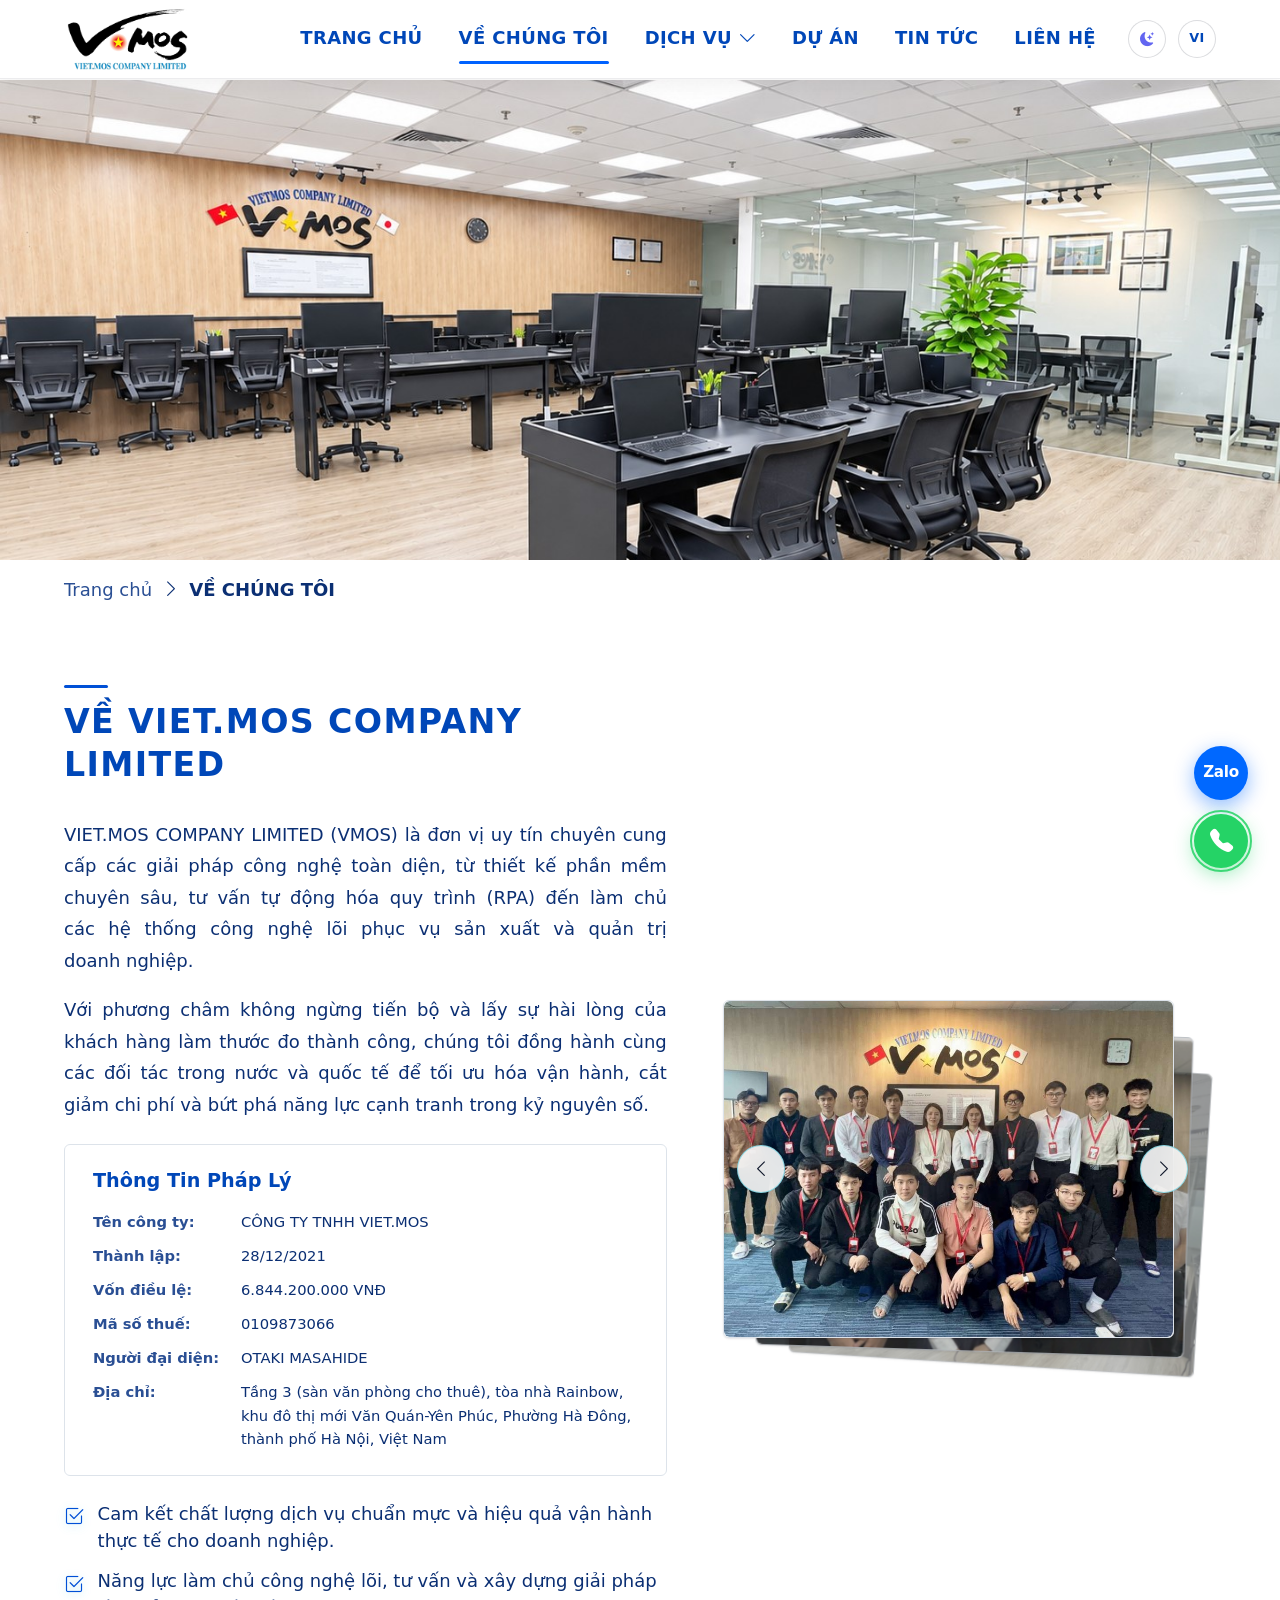
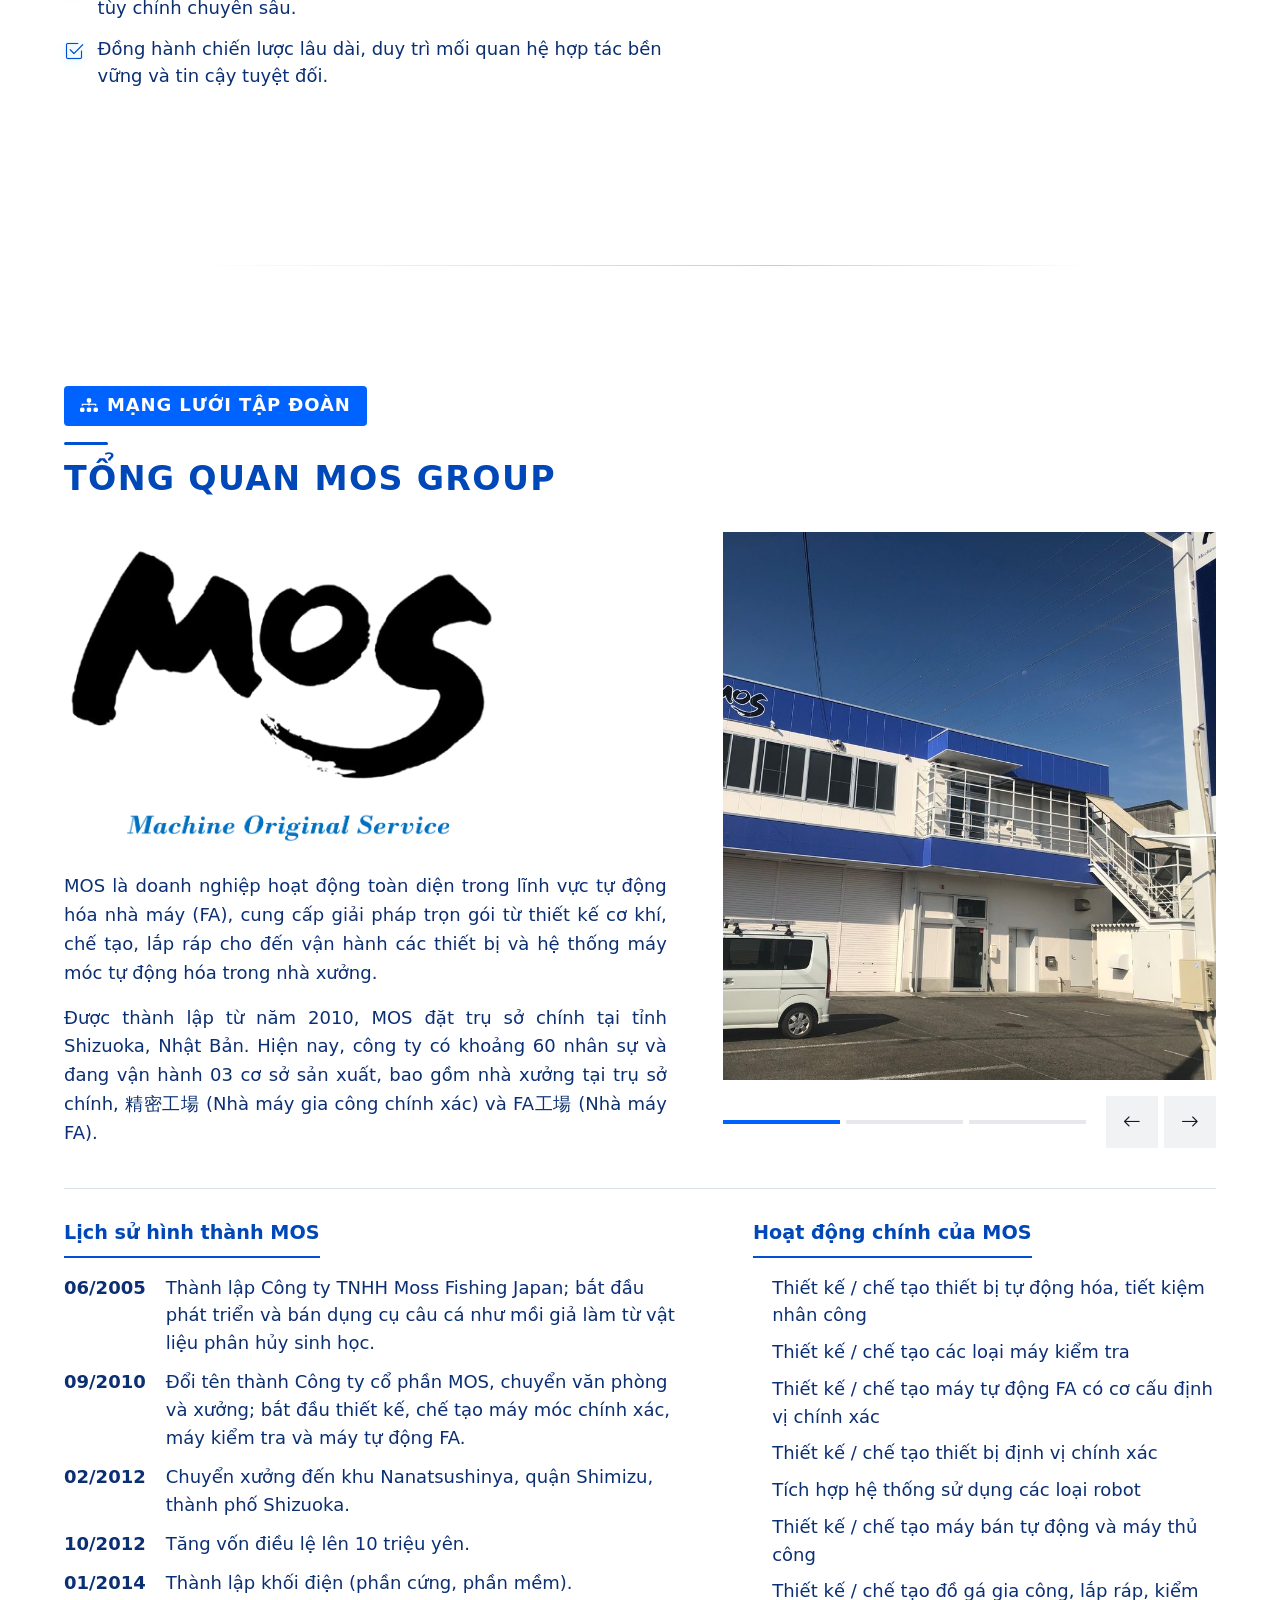
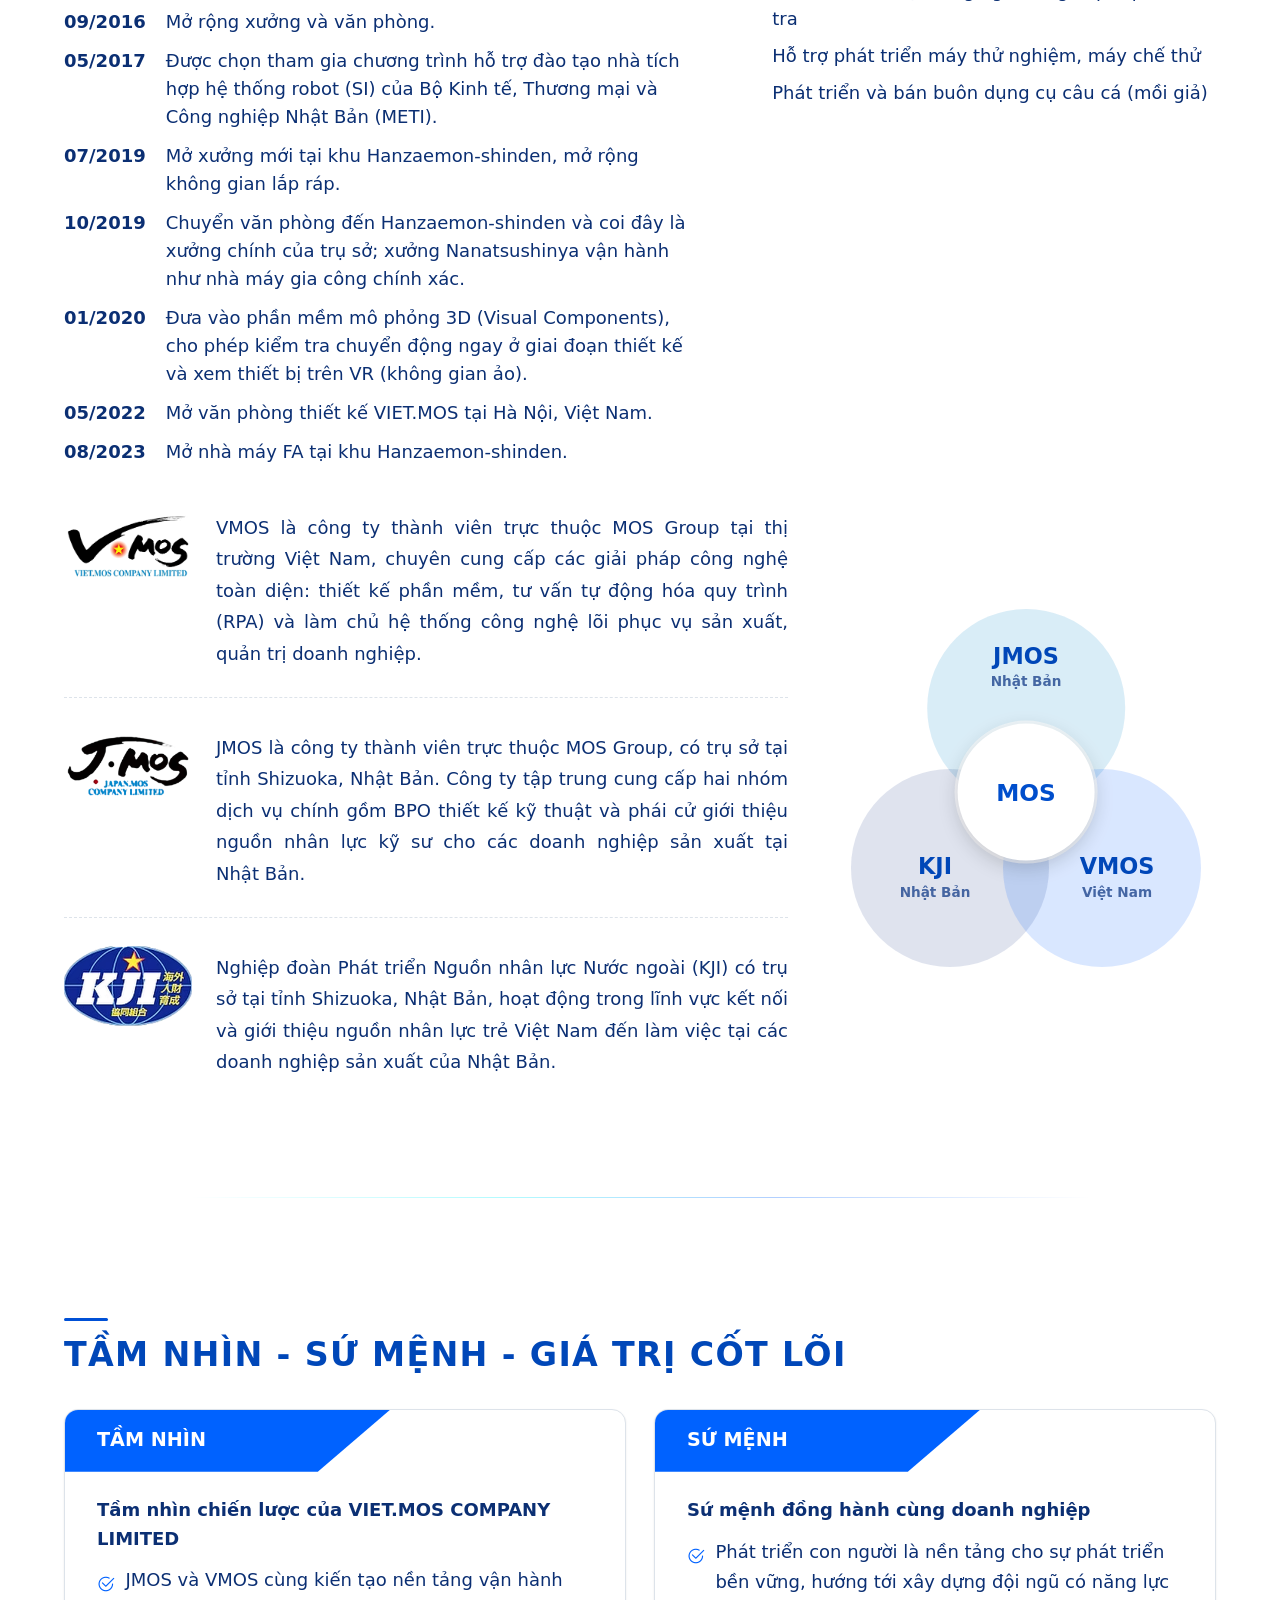
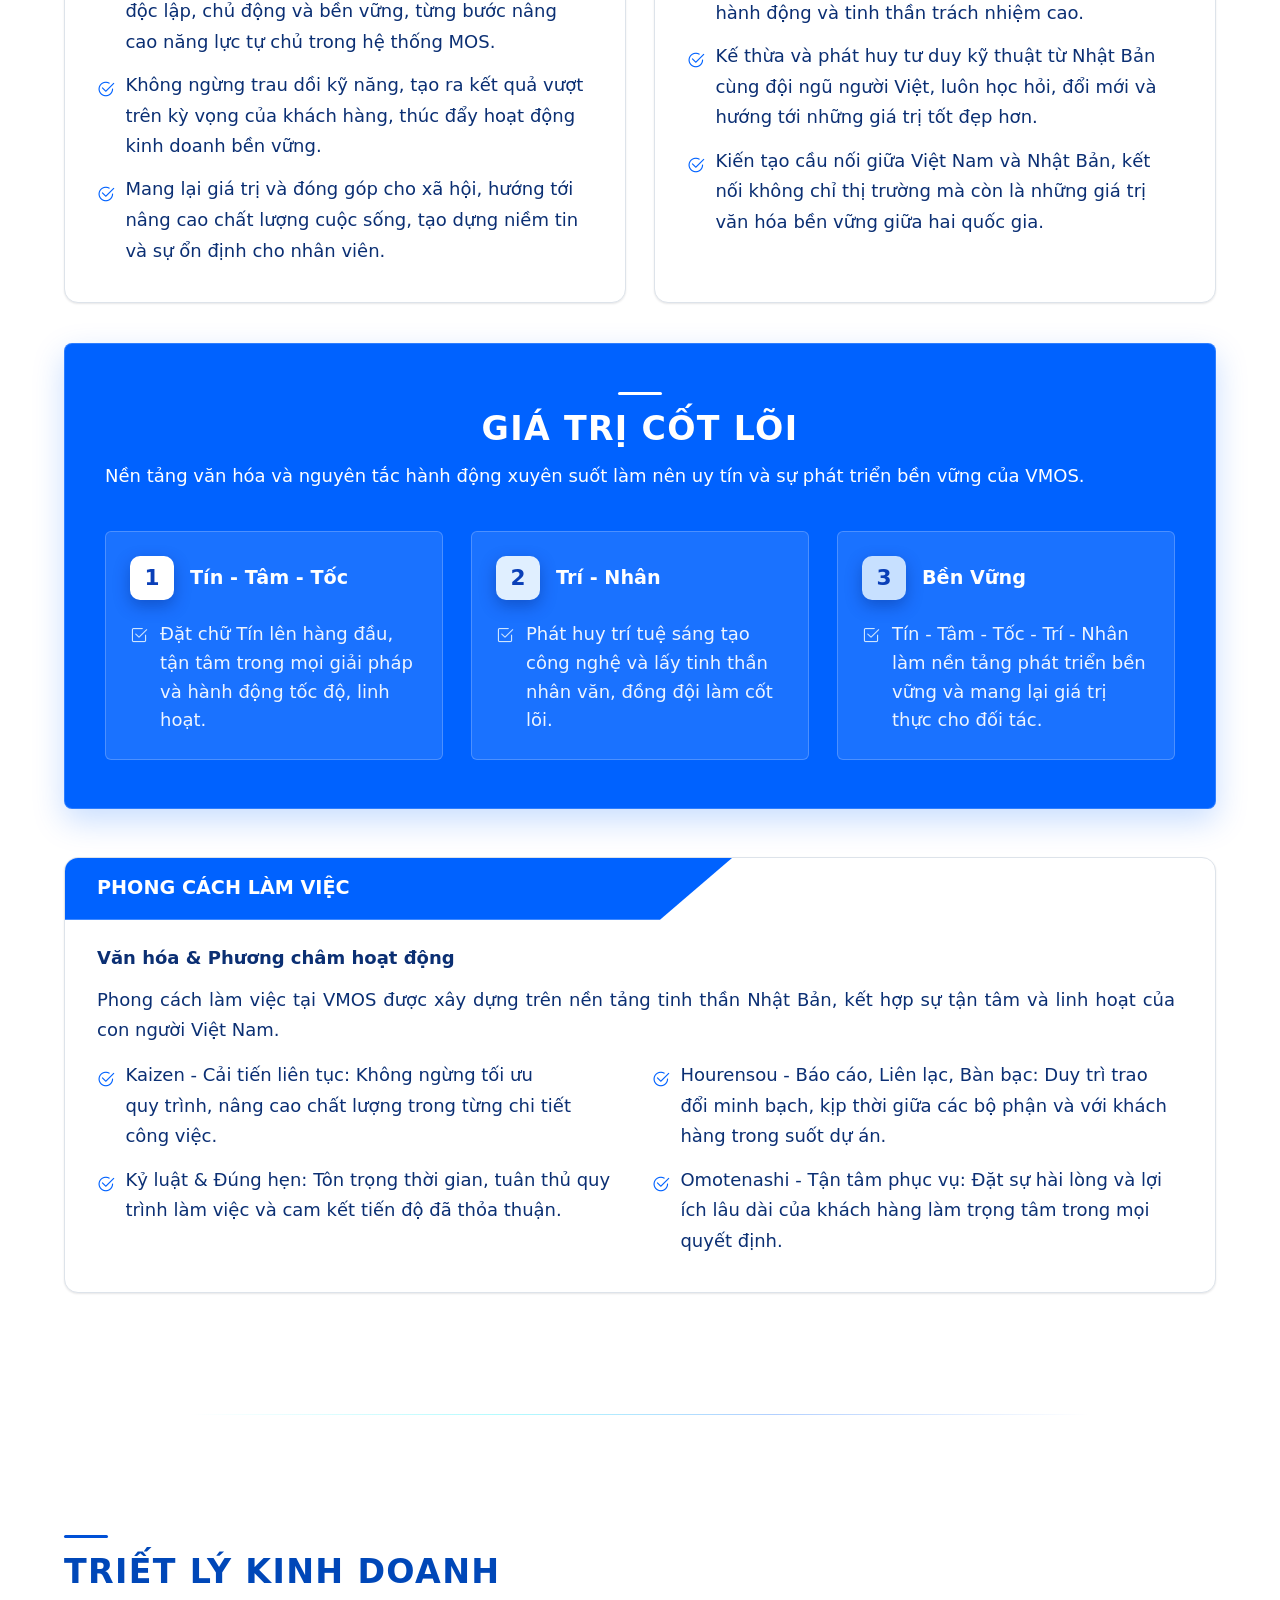
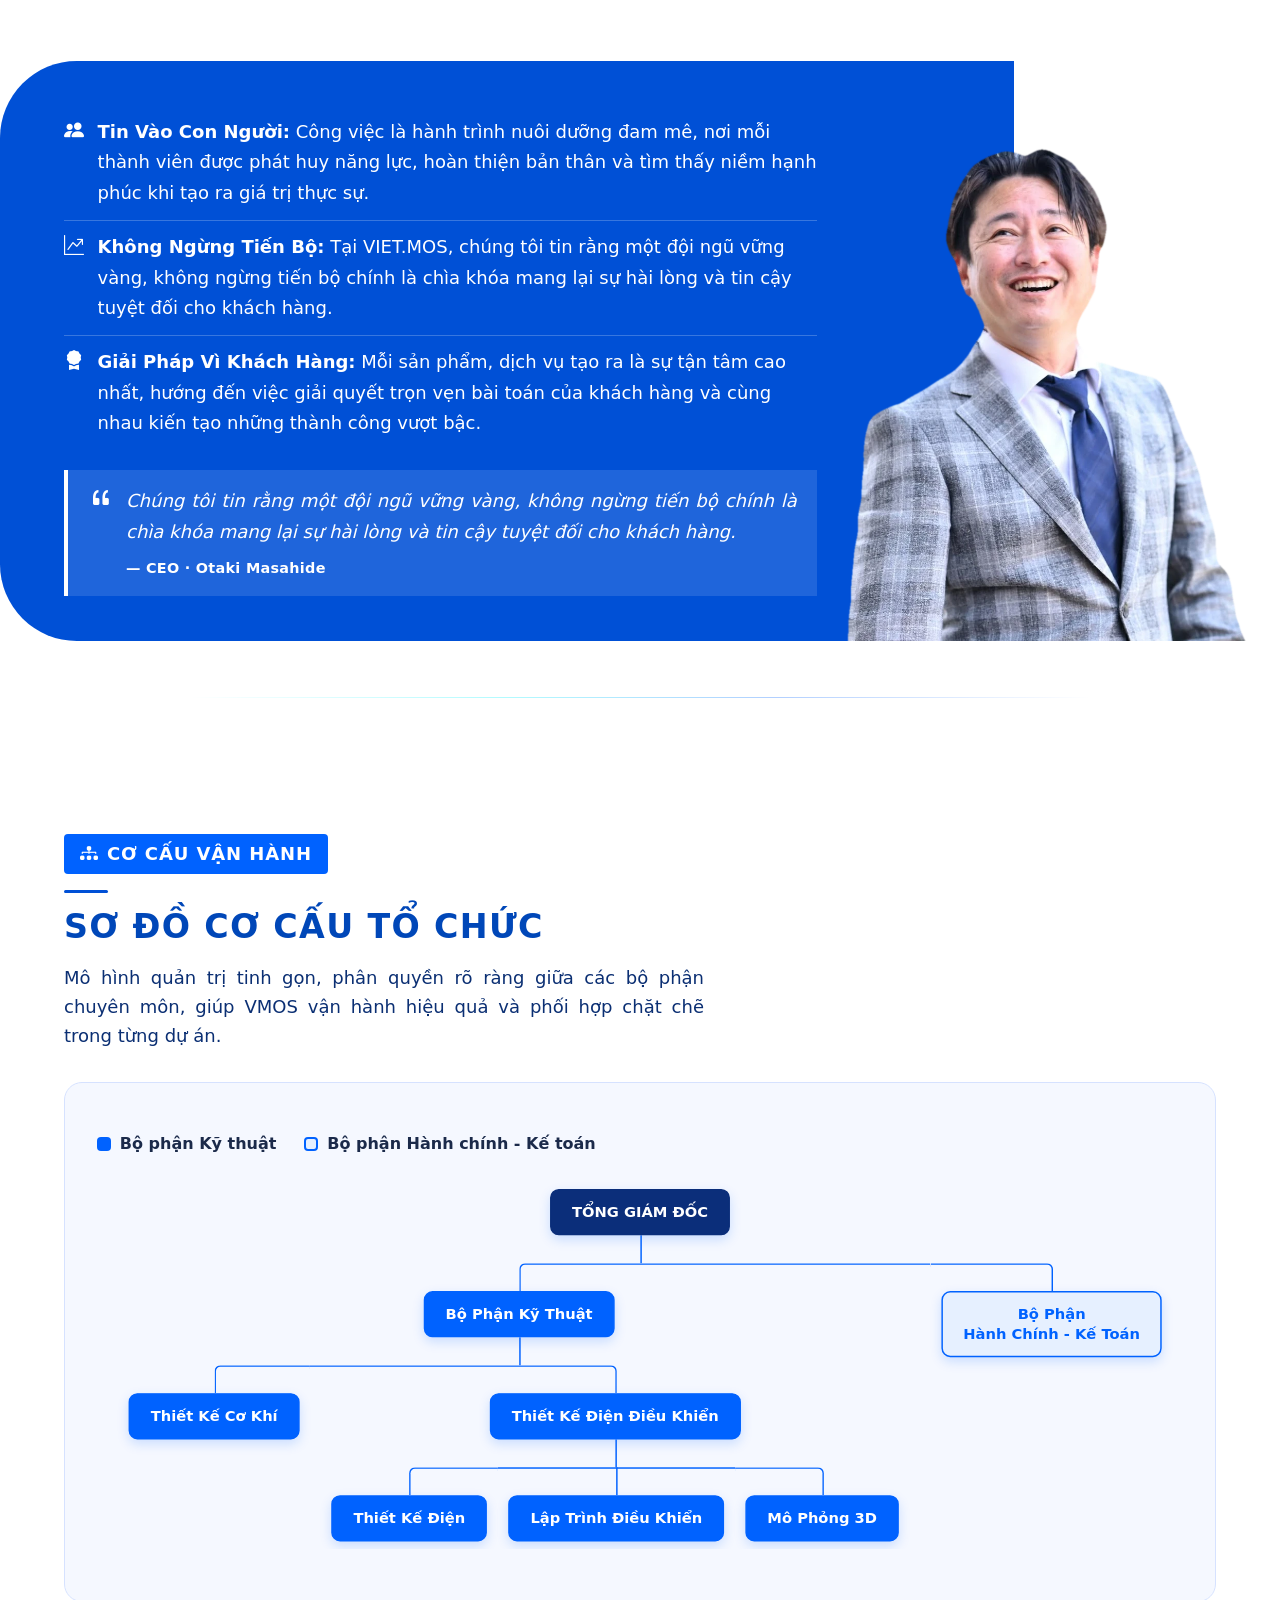
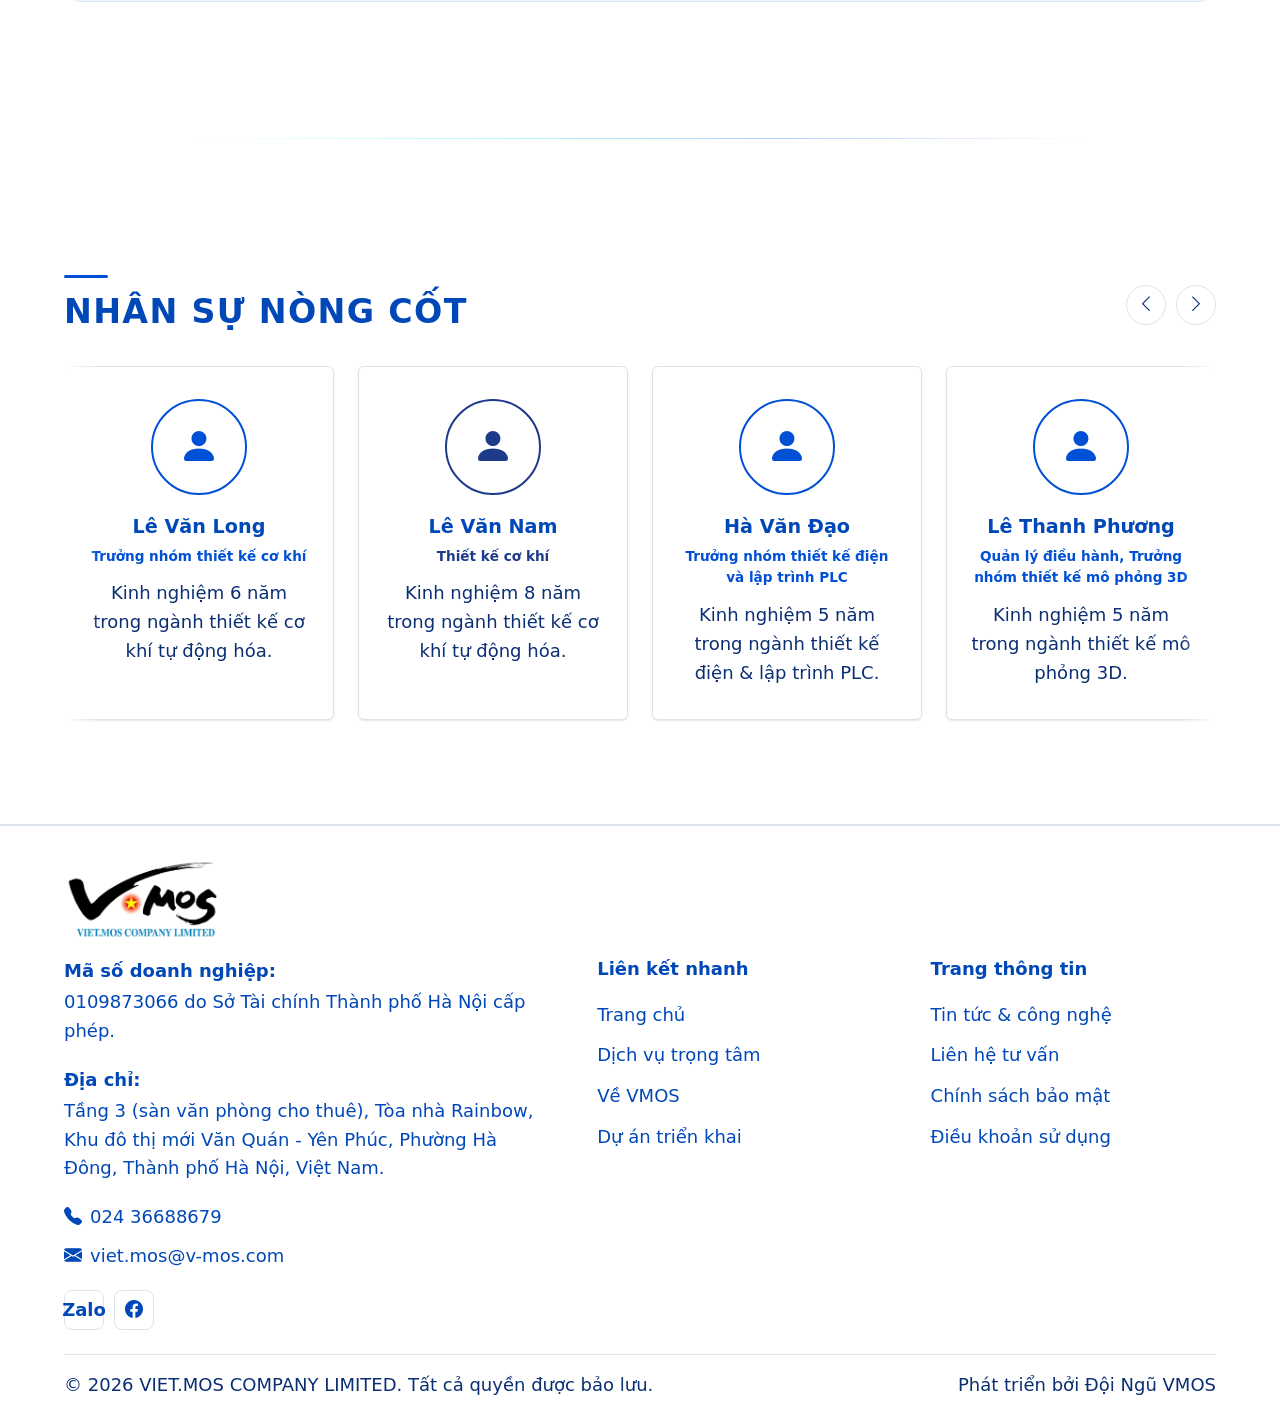
==== commit 36553a7f: "Add files via upload" ====
--- a/about.html
+++ b/about.html
@@ -31,11 +31,11 @@
   <link href="https://fonts.googleapis.com/css2?family=Plus+Jakarta+Sans:wght@400;500;600;700;800&display=swap"
     rel="stylesheet">
 
-  <link rel="stylesheet" href="style.css?v=rx30">
-  <link rel="stylesheet" href="vmos-layout.css?v=16">
-  <link rel="stylesheet" href="vmos-blue-theme.css?v=2">
-  <link rel="stylesheet" href="vmos-factory-theme.css?v=2">
-  <link rel="stylesheet" href="vmos-text-blue.css?v=1">
+  <link rel="stylesheet" href="style.css?v=20261116">
+  <link rel="stylesheet" href="vmos-layout.css?v=20261116">
+  <link rel="stylesheet" href="vmos-blue-theme.css?v=20261116">
+  <link rel="stylesheet" href="vmos-factory-theme.css?v=20261116">
+  <link rel="stylesheet" href="vmos-text-blue.css?v=20261116">
   <style id="vmos-text-blue-inline">
     /* vmos-text-blue.css - Chữ màu xanh dương cho toàn site. Nạp SAU CÙNG (sau vmos-factory-theme.css).
    Đổi màu: sửa 3 biến dưới đây. Gỡ file này (xoá dòng <link>) để quay về chữ cũ. */
@@ -156,11 +156,13 @@
       margin: 0 0 0.75rem 0 !important;
     }
   </style>
-  <link rel="stylesheet" href="vmos-white-theme.css?v=1">
-  <link rel="stylesheet" href="group-gallery.css?v=8">
+  <link rel="stylesheet" href="vmos-white-theme.css?v=20261116">
+  <link rel="stylesheet" href="group-gallery.css?v=20261116">
+  <link rel="stylesheet" href="philosophy-ceo.css?v=20261116">
   <link rel="canonical" href="https://v-mos.com/about.html">
   <meta property="og:url" content="https://v-mos.com/about.html">
   <meta property="og:image" content="https://v-mos.com/images/vmos-logo.png">
+  <link rel="stylesheet" href="vmos-margins.css?v=20261116">
 </head>
 
 <body class="breadcrumb-below">
@@ -264,7 +266,9 @@
   <section class="divisions-banner about-office-banner" style="margin-top: 0;">
     <img src="images/banner-van-phong.jpg" alt="Văn phòng VMOS - VIET.MOS COMPANY LIMITED"
       class="about-office-banner-img" fetchpriority="high" decoding="async">
-    <h1 data-i18n="about.page_h1" style="position:absolute;width:1px;height:1px;margin:-1px;padding:0;overflow:hidden;clip:rect(0,0,0,0);white-space:nowrap;border:0;">Về chúng tôi - VIET.MOS COMPANY LIMITED</h1>
+    <h1 data-i18n="about.page_h1"
+      style="position:absolute;width:1px;height:1px;margin:-1px;padding:0;overflow:hidden;clip:rect(0,0,0,0);white-space:nowrap;border:0;">
+      Về chúng tôi - VIET.MOS COMPANY LIMITED</h1>
   </section>
 
   <!-- ================= BREADCRUMB (ngay dưới banner) ================= -->
@@ -294,7 +298,7 @@
 
           <div class="about-text-body">
             <p data-i18n="about.overview_p1">
-              VMOS (VIET.MOS COMPANY LIMITED) là đơn vị uy tín chuyên cung cấp các giải pháp công nghệ toàn diện, từ
+              VIET.MOS COMPANY LIMITED (VMOS) là đơn vị uy tín chuyên cung cấp các giải pháp công nghệ toàn diện, từ
               thiết kế phần mềm chuyên sâu, tư vấn tự động hóa quy trình (RPA) đến làm chủ các hệ thống công nghệ lõi
               phục vụ sản xuất và quản trị doanh nghiệp.
             </p>
@@ -338,7 +342,8 @@
                 <div style="display: flex; gap: 0.5rem;">
                   <span style="min-width: 140px; color: var(--text-muted); font-weight: 600;"
                     data-i18n="about.legal_address_label">Địa chỉ:</span>
-                  <span data-i18n="about.legal_address_val">Tầng 3, tòa Rainbow Văn Quán, P.Hà Đông, TP.Hà Nội</span>
+                  <span data-i18n="about.legal_address_val">Tầng 3 (sàn văn phòng cho thuê), tòa nhà Rainbow, khu đô thị
+                    mới Văn Quán-Yên Phúc, Phường Hà Đông, thành phố Hà Nội, Việt Nam</span>
                 </div>
               </div>
             </div>
@@ -578,75 +583,16 @@
 
   <div class="section-divider-gradient"></div>
 
-  <!-- ================= SỨ MỆNH - TẦM NHÌN - GIÁ TRỊ CỐT LÕI ================= -->
+  <!-- ================= TẦM NHÌN - SỨ MỆNH - GIÁ TRỊ CỐT LÕI ================= -->
   <section class="section-glow" style="padding: 4rem 0; background: var(--bg-secondary);">
     <div class="bg-glow-left"></div>
     <div class="container">
       <!-- Subtitle cũ: Kim chỉ nam cho mọi hoạt động và quyết định phát triển tại VMOS. -->
-      <h2 class="section-title-compact reveal" data-i18n="about.strategy_title">Sứ Mệnh - Tầm Nhìn - Giá Trị Cốt Lõi
+      <h2 class="section-title-compact reveal" data-i18n="about.strategy_title">Tầm Nhìn - Sứ Mệnh - Giá Trị Cốt Lõi
       </h2>
 
-      <!-- ================= PHẦN 1: GIÁ TRỊ CỐT LÕI (FIXED DARK CARD BANNER) ================= -->
-      <div class="core-values-dark-card reveal-scale">
-        <div class="dark-glow-cyan"></div>
-        <div class="dark-glow-purple"></div>
-
-        <div class="core-values-header reveal">
-          <h2 class="core-values-title" data-i18n="about.values_main_title">GIÁ TRỊ CỐT LÕI</h2>
-          <p class="core-values-desc" data-i18n="about.values_main_desc">Nền tảng văn hóa và nguyên tắc hành động xuyên
-            suốt làm nên uy tín và sự phát triển bền vững của VMOS.</p>
-        </div>
-
-        <div class="core-values-grid">
-          <!-- Mục 1: Tín - Tâm - Tốc -->
-          <div class="core-value-item reveal">
-            <div class="strategy-card-header">
-              <div class="strategy-number-badge badge-cyan">1</div>
-              <h3 class="strategy-card-title" data-i18n="about.value_item1_title">Tín - Tâm - Tốc</h3>
-            </div>
-            <ul class="strategy-list list-cyan">
-              <li>
-                <i class="bi bi-check2-square"></i>
-                <span data-i18n="about.value_item1_desc">Đặt chữ Tín lên hàng đầu, tận tâm trong mọi giải pháp và hành
-                  động tốc độ, linh hoạt.</span>
-              </li>
-            </ul>
-          </div>
-
-          <!-- Mục 2: Trí - Nhân -->
-          <div class="core-value-item reveal">
-            <div class="strategy-card-header">
-              <div class="strategy-number-badge badge-blue">2</div>
-              <h3 class="strategy-card-title" data-i18n="about.value_item2_title">Trí - Nhân</h3>
-            </div>
-            <ul class="strategy-list list-blue">
-              <li>
-                <i class="bi bi-check2-square"></i>
-                <span data-i18n="about.value_item2_desc">Phát huy trí tuệ sáng tạo công nghệ và lấy tinh thần nhân văn,
-                  đồng đội làm cốt lõi.</span>
-              </li>
-            </ul>
-          </div>
-
-          <!-- Mục 3: Nền tảng bền vững -->
-          <div class="core-value-item reveal">
-            <div class="strategy-card-header">
-              <div class="strategy-number-badge badge-purple">3</div>
-              <h3 class="strategy-card-title" data-i18n="about.value_item3_title">Bền Vững</h3>
-            </div>
-            <ul class="strategy-list list-purple">
-              <li>
-                <i class="bi bi-check2-square"></i>
-                <span data-i18n="about.value_item3_desc">Tín - Tâm - Tốc - Trí - Nhân làm nền tảng phát triển bền vững
-                  và mang lại giá trị thực cho đối tác.</span>
-              </li>
-            </ul>
-          </div>
-        </div>
-      </div>
-
-      <!-- ================= PHẦN 2: TẦM NHÌN - SỨ MỆNH - PHONG CÁCH LÀM VIỆC (CARD TAB) ================= -->
-      <div class="vm-cards">
+      <!-- ================= PHẦN 1: TẦM NHÌN - SỨ MỆNH (CARD TAB) ================= -->
+      <div class="vm-cards" style="margin-top: 0;">
 
         <!-- TẦM NHÌN -->
         <article class="vm-card reveal">
@@ -685,6 +631,69 @@
             </ul>
           </div>
         </article>
+      </div>
+
+      <!-- ================= PHẦN 2: GIÁ TRỊ CỐT LÕI (FIXED DARK CARD BANNER) ================= -->
+      <div class="core-values-dark-card reveal-scale" style="margin-top: 2.5rem;">
+        <div class="dark-glow-cyan"></div>
+        <div class="dark-glow-purple"></div>
+
+        <div class="core-values-header reveal">
+          <h2 class="core-values-title" data-i18n="about.values_main_title">GIÁ TRỊ CỐT LÕI</h2>
+          <p class="core-values-desc" data-i18n="about.values_main_desc">Nền tảng văn hóa và nguyên tắc hành động xuyên
+            suốt làm nên uy tín và sự phát triển bền vững của VMOS.</p>
+        </div>
+
+        <div class="core-values-grid">
+          <!-- Mục 1: Tín - Tâm - Tốc -->
+          <div class="core-value-item reveal">
+            <div class="strategy-card-header">
+              <div class="strategy-number-badge badge-cyan">1</div>
+              <h3 class="strategy-card-title" data-i18n="about.value_item1_title">Tín - Tâm - Tốc</h3>
+            </div>
+            <ul class="strategy-list list-cyan">
+              <li>
+                <i class="bi bi-check2-square"></i>
+                <span data-i18n="about.value_item1_desc">Đặt chữ Tín lên hàng đầu, tận tâm trong mọi giải pháp và hành
+                  động tốc độ, linh hoạt.</span>
+              </li>
+            </ul>
+          </div>
+
+          <!-- Mục 2: Trí - Nhân -->
+          <div class="core-value-item reveal">
+            <div class="strategy-card-header">
+              <div class="strategy-number-badge badge-blue">2</div>
+              <h3 class="strategy-card-title" data-i18n="about.value_item2_title">Trí - Nhân</h3>
+            </div>
+            <ul class="strategy-list list-blue">
+              <li>
+                <i class="bi bi-check2-square"></i>
+                <span data-i18n="about.value_item2_desc">Phát huy trí tuệ sáng tạo công nghệ và lấy tinh thần nhân văn,
+                  đồng đội làm cốt lõi.</span>
+              </li>
+            </ul>
+          </div>
+
+          <!-- Mục 3: Nền tảng bền vững -->
+          <div class="core-value-item reveal">
+            <div class="strategy-card-header">
+              <div class="strategy-number-badge badge-purple">3</div>
+              <h3 class="strategy-card-title" data-i18n="about.value_item3_title">Bền Vững</h3>
+            </div>
+            <ul class="strategy-list list-purple">
+              <li>
+                <i class="bi bi-check2-square"></i>
+                <span data-i18n="about.value_item3_desc">Tín - Tâm - Tốc - Trí - Nhân làm nền tảng phát triển bền vững
+                  và mang lại giá trị thực cho đối tác.</span>
+              </li>
+            </ul>
+          </div>
+        </div>
+      </div>
+
+      <!-- ================= PHẦN 3: PHONG CÁCH LÀM VIỆC (CARD TAB) ================= -->
+      <div class="vm-cards">
 
         <!-- PHONG CÁCH LÀM VIỆC -->
         <article class="vm-card vm-card-wide reveal">
@@ -714,43 +723,14 @@
   <div class="section-divider-gradient"></div>
 
   <!-- ================= TRIẾT LÝ KINH DOANH ================= -->
-  <section class="philosophy-simple-section reveal-scale">
-    <!-- Họa tiết đường lượn sóng mờ làm nền trang trí -->
-    <svg class="philosophy-waves-pattern" viewBox="0 0 1440 320" fill="none" xmlns="http://www.w3.org/2000/svg"
-      preserveAspectRatio="none">
-      <path d="M-100 60 C 250 180, 650 -20, 1050 140 C 1250 220, 1480 90, 1600 130" stroke="rgba(0, 242, 254, 0.16)"
-        stroke-width="1.5" />
-      <path d="M-100 100 C 200 220, 600 20, 1000 180 C 1200 260, 1450 130, 1600 170" stroke="rgba(255, 255, 255, 0.12)"
-        stroke-width="1" />
-      <path d="M-100 140 C 150 260, 550 60, 950 220 C 1150 300, 1420 170, 1600 210" stroke="rgba(0, 242, 254, 0.14)"
-        stroke-width="1.2" />
-      <path d="M-100 180 C 300 80, 700 240, 1100 120 C 1300 50, 1500 190, 1600 240" stroke="rgba(255, 255, 255, 0.09)"
-        stroke-width="1" />
-      <path d="M-100 220 C 250 120, 650 280, 1050 160 C 1250 90, 1480 230, 1600 280" stroke="rgba(0, 242, 254, 0.11)"
-        stroke-width="1" />
-      <path d="M-100 260 C 200 160, 600 320, 1000 200 C 1200 130, 1450 270, 1600 310" stroke="rgba(255, 255, 255, 0.07)"
-        stroke-width="1" />
-    </svg>
-
-    <div class="philosophy-simple-grid">
-      <div class="philosophy-simple-image-wrap">
-        <div class="philosophy-simple-image">
-          <img src="images/about-ceo-otaki-masahide.jpg" alt="CEO Otaki Masahide - VIET.MOS COMPANY LIMITED"
-            class="philosophy-simple-img">
-        </div>
-        <div class="philosophy-ceo-badge">
-          <i class="bi bi-person-badge-fill"></i>
-          <span>CEO &middot; Otaki Masahide</span>
-        </div>
-      </div>
-
-      <div class="philosophy-simple-content">
-        <h2 class="philosophy-simple-title" data-i18n="about.philosophy_title">Triết Lý Kinh Doanh</h2>
-        <p class="philosophy-simple-desc" data-i18n="about.philosophy_subtitle">Dưới sự dẫn dắt của CEO Otaki Masahide,
-          VMOS xây dựng triết lý làm việc xoay quanh ba giá trị cốt lõi: con người, sự tiến bộ không ngừng và khách
-          hàng.</p>
-
-        <ul class="philosophy-simple-list">
+  <section class="pl2-section">
+    <div class="pl2-inner">
+      <div class="pl2-head">
+        <h2 class="section-title-compact" data-i18n="about.philosophy_title">Triết Lý Kinh Doanh</h2>
+      </div>
+
+      <div class="pl2-band">
+        <ul class="pl2-list">
           <li>
             <i class="bi bi-people-fill"></i>
             <span><strong data-i18n="about.philosophy_item1_title">Tin Vào Con Người:</strong> <span
@@ -773,12 +753,20 @@
           </li>
         </ul>
 
-        <div class="philosophy-quote">
+        <div class="pl2-quote">
           <i class="bi bi-quote"></i>
-          <p data-i18n="about.philosophy_quote">Chúng tôi tin rằng một đội ngũ vững vàng, không ngừng tiến bộ chính là
-            chìa khóa mang lại sự hài lòng và tin cậy tuyệt đối cho khách hàng.</p>
-        </div>
-      </div>
+          <div class="pl2-quote-text">
+            <p data-i18n="about.philosophy_quote">Chúng tôi tin rằng một đội ngũ vững vàng, không ngừng tiến bộ chính là
+              chìa khóa mang lại sự hài lòng và tin cậy tuyệt đối cho khách hàng.</p>
+            <cite class="pl2-quote-by">&mdash; CEO &middot; Otaki Masahide</cite>
+          </div>
+        </div>
+      </div>
+
+      <figure class="pl2-person">
+        <img src="images/about-ceo-otaki-masahide-cutout-v3.webp" width="820" height="956"
+          alt="CEO Otaki Masahide - VIET.MOS COMPANY LIMITED" loading="lazy" decoding="async">
+      </figure>
     </div>
   </section>
 
@@ -856,72 +844,6 @@
           </ul>
         </div>
       </div>
-
-      <!-- ================= GIỚI THIỆU CƠ CẤU TỔ CHỨC VÀ CHỨC NĂNG CÁC BỘ PHẬN ================= -->
-      <div class="oc-intro">
-        <h3 class="oc-intro-title reveal" data-i18n="about.orgfn_title">CƠ CẤU TỔ CHỨC VÀ CHỨC NĂNG CÁC BỘ PHẬN</h3>
-        <p class="oc-intro-lead reveal" data-i18n="about.orgfn_desc">VMOS xây dựng cơ cấu tổ chức tinh gọn, phân công
-          nhiệm vụ rõ ràng giữa các bộ phận, đảm bảo sự phối hợp chặt chẽ trong quá trình triển khai và quản lý dự án.
-          Mỗi bộ phận đảm nhận một vai trò chuyên môn riêng, cùng hướng đến mục tiêu nâng cao chất lượng và hiệu quả
-          hoạt động của công ty.</p>
-
-        <div class="oc-dept reveal">
-          <span class="oc-dept-no">1</span>
-          <div class="oc-dept-body">
-            <h4 class="oc-dept-title" data-i18n="about.orgfn_ceo_title">Tổng Giám đốc</h4>
-            <p data-i18n="about.orgfn_ceo_desc">Chịu trách nhiệm điều hành toàn bộ hoạt động của công ty, hoạch định
-              chiến lược phát triển, quản lý nguồn lực và định hướng hoạt động của các bộ phận. Đồng thời, giám sát tiến
-              độ, chất lượng và hiệu quả thực hiện các dự án.</p>
-          </div>
-        </div>
-
-        <div class="oc-dept reveal">
-          <span class="oc-dept-no">2</span>
-          <div class="oc-dept-body">
-            <h4 class="oc-dept-title" data-i18n="about.orgfn_tech_title">Bộ phận Kỹ thuật</h4>
-            <p data-i18n="about.orgfn_tech_desc">Là bộ phận chuyên môn chủ lực, phụ trách nghiên cứu, thiết kế và phát
-              triển các giải pháp kỹ thuật theo yêu cầu của khách hàng. Bộ phận được chia thành hai nhóm chuyên môn:</p>
-            <div class="oc-sub-grid">
-              <div class="oc-sub">
-                <h5 class="oc-sub-title"><span>2.1.</span> <span data-i18n="about.orgfn_mech_title">Thiết kế cơ
-                    khí</span></h5>
-                <ul class="oc-dept-list">
-                  <li><span data-i18n="about.orgfn_mech_1">Thiết kế máy móc, thiết bị và hệ thống cơ khí.</span></li>
-                  <li><span data-i18n="about.orgfn_mech_2">Triển khai bản vẽ thiết kế chi tiết, bản vẽ lắp ráp và bản vẽ
-                      chế tạo.</span></li>
-                  <li><span data-i18n="about.orgfn_mech_3">Nghiên cứu, cải tiến kết cấu và tối ưu hóa giải pháp cơ
-                      khí.</span></li>
-                </ul>
-              </div>
-              <div class="oc-sub">
-                <h5 class="oc-sub-title"><span>2.2.</span> <span data-i18n="about.orgfn_elec_title">Thiết kế điện điều
-                    khiển</span></h5>
-                <ul class="oc-dept-list">
-                  <li><span><strong data-i18n="about.orgfn_elec_1_l">Thiết kế điện:</strong> <span
-                        data-i18n="about.orgfn_elec_1">Thiết kế hệ thống điện, sơ đồ đấu nối và lựa chọn thiết bị điện
-                        phù hợp.</span></span></li>
-                  <li><span><strong data-i18n="about.orgfn_elec_2_l">Lập trình điều khiển:</strong> <span
-                        data-i18n="about.orgfn_elec_2">Xây dựng chương trình điều khiển PLC, HMI và cấu hình hệ thống tự
-                        động hóa.</span></span></li>
-                  <li><span><strong data-i18n="about.orgfn_elec_3_l">Mô phỏng 3D:</strong> <span
-                        data-i18n="about.orgfn_elec_3">Xây dựng mô hình và mô phỏng hoạt động của máy móc, dây chuyền
-                        sản xuất nhằm kiểm tra, đánh giá và tối ưu hóa phương án vận hành.</span></span></li>
-                </ul>
-              </div>
-            </div>
-          </div>
-        </div>
-
-        <div class="oc-dept reveal">
-          <span class="oc-dept-no">3</span>
-          <div class="oc-dept-body">
-            <h4 class="oc-dept-title" data-i18n="about.orgfn_admin_title">Bộ phận Hành chính – Kế toán</h4>
-            <p data-i18n="about.orgfn_admin_desc">Phụ trách công tác hành chính, nhân sự, quản lý hồ sơ và các hoạt động
-              hỗ trợ nội bộ. Đồng thời, thực hiện quản lý tài chính, kế toán, theo dõi thu chi và đảm bảo các hoạt động
-              nghiệp vụ của công ty được thực hiện chính xác, minh bạch và đúng quy định.</p>
-          </div>
-        </div>
-      </div>
     </div>
   </section>
 
@@ -931,7 +853,8 @@
     <div class="container">
       <div class="team-header-row">
         <!-- Subtitle cũ: Những người thuyền trưởng dẫn dắt VMOS chinh phục các mốc chuyển đổi số thành công. -->
-        <h2 class="section-title-compact reveal" style="margin-bottom: 0;" data-i18n="about.team_title">Nhân Sự</h2>
+        <h2 class="section-title-compact reveal" style="margin-bottom: 0;" data-i18n="about.team_title">Nhân Sự Nòng Cốt
+        </h2>
 
         <!-- Nút bấm điều hướng Trái / Phải -->
         <div class="team-slider-nav">
@@ -951,59 +874,71 @@
             <div class="team-avatar avatar-cyan">
               <i class="bi bi-person-fill"></i>
             </div>
-            <h4>Lê Thanh Phương</h4>
-            <span class="role-cyan">Quản lý điều hành, Trưởng nhóm thiết kế mô phỏng 3D</span>
-            <p data-i18n="about.member_desc">[Mô tả ngắn kinh nghiệm / chuyên môn]</p>
-          </div>
+            <h4 data-i18n="about.member_long_name">Lê Văn Long</h4>
+            <span class="role-cyan" data-i18n="about.role_mech_lead">Trưởng nhóm thiết kế cơ khí</span>
+            <p data-i18n="about.member_long_desc">Kinh nghiệm 6 năm trong ngành thiết kế cơ khí tự động hóa.</p>
+          </div>
+
+
 
           <!-- Thành viên 2 -->
           <div class="project-card team-card reveal">
             <div class="team-avatar avatar-purple">
               <i class="bi bi-person-fill"></i>
             </div>
-            <h4>Hà Văn Đạo</h4>
-            <span class="role-purple">Trưởng nhóm thiết kế điện và lập trình PLC</span>
-            <p data-i18n="about.member_desc">[Mô tả ngắn kinh nghiệm / chuyên môn]</p>
-          </div>
+            <h4 data-i18n="about.member_nam_name">Lê Văn Nam</h4>
+            <span class="role-purple" data-i18n="about.role_mech">Thiết kế cơ khí</span>
+            <p data-i18n="about.member_nam_desc">Kinh nghiệm 8 năm trong ngành thiết kế cơ khí tự động hóa.</p>
+          </div>
+
+
 
           <!-- Thành viên 3 -->
           <div class="project-card team-card reveal">
             <div class="team-avatar avatar-blue">
               <i class="bi bi-person-fill"></i>
             </div>
-            <h4>Lê Văn Long</h4>
-            <span class="role-blue">Thiết kế cơ khí</span>
-            <p data-i18n="about.member_desc">[Mô tả ngắn kinh nghiệm / chuyên môn]</p>
-          </div>
+            <h4 data-i18n="about.member_dao_name">Hà Văn Đạo</h4>
+            <span class="role-blue" data-i18n="about.role_elec_plc_lead">Trưởng nhóm thiết kế điện và lập trình
+              PLC</span>
+            <p data-i18n="about.member_dao_desc">Kinh nghiệm 5 năm trong ngành thiết kế điện &amp; lập trình PLC.</p>
+          </div>
+
+
 
           <!-- Thành viên 4 -->
           <div class="project-card team-card reveal">
             <div class="team-avatar avatar-cyan">
               <i class="bi bi-person-fill"></i>
             </div>
-            <h4>Lê Văn Nam</h4>
-            <span class="role-cyan">Thiết kế cơ khí</span>
-            <p data-i18n="about.member_desc">[Mô tả ngắn kinh nghiệm / chuyên môn]</p>
-          </div>
+            <h4 data-i18n="about.member_phuong_name">Lê Thanh Phương</h4>
+            <span class="role-cyan" data-i18n="about.role_op_sim_lead">Quản lý điều hành, Trưởng nhóm thiết kế mô phỏng
+              3D</span>
+            <p data-i18n="about.member_phuong_desc">Kinh nghiệm 5 năm trong ngành thiết kế mô phỏng 3D.</p>
+          </div>
+
+
 
           <!-- Thành viên 5 -->
           <div class="project-card team-card reveal">
             <div class="team-avatar avatar-purple">
               <i class="bi bi-person-fill"></i>
             </div>
-            <h4>Nguyễn Đăng Hưng</h4>
-            <span class="role-purple">Thiết kế mô phỏng 3D và lập trình PLC</span>
-            <p data-i18n="about.member_desc">[Mô tả ngắn kinh nghiệm / chuyên môn]</p>
-          </div>
+            <h4 data-i18n="about.member_quan_name">Phạm Hồng Quân</h4>
+            <span class="role-purple" data-i18n="about.role_sim_plc">Thiết kế mô phỏng 3D và lập trình PLC</span>
+            <p data-i18n="about.member_quan_desc">Kinh nghiệm 4 năm trong ngành thiết kế mô phỏng 3D.</p>
+          </div>
+
+
 
           <!-- Thành viên 6 -->
           <div class="project-card team-card reveal">
-            <div class="team-avatar avatar-blue">
+            <div class="team-avatar avatar-purple">
               <i class="bi bi-person-fill"></i>
             </div>
-            <h4>Phạm Hồng Quân</h4>
-            <span class="role-blue">Thiết kế mô phỏng 3D và lập trình PLC</span>
-            <p data-i18n="about.member_desc">[Mô tả ngắn kinh nghiệm / chuyên môn]</p>
+            <h4 data-i18n="about.member_hung_name">Nguyễn Đăng Hưng</h4>
+            <span class="role-purple" data-i18n="about.role_sim_plc">Thiết kế mô phỏng 3D và lập trình PLC</span>
+            <p data-i18n="about.member_hung_desc">Kinh nghiệm 4 năm trong ngành thiết kế mô phỏng 3D.</p>
           </div>
         </div>
       </div>
@@ -1017,7 +952,7 @@
     <div class="container">
       <div class="footer-grid">
         <div class="footer-col footer-col-main">
-          <a href="index.html" class="logo" style="margin-bottom: 1rem;">
+          <a href="index.html" class="logo">
             <img src="images/vmos-logo.png" alt="VMOS - VIET.MOS COMPANY LIMITED" class="logo-img">
           </a>
 
@@ -1033,7 +968,7 @@
           </div>
 
           <div class="footer-contact-row">
-            <a href="tel:+84868966625"><i class="bi bi-telephone-fill"></i> 0868 966 625</a>
+            <a href="tel:+842436688679"><i class="bi bi-telephone-fill"></i> 024 36688679</a>
             <a href="mailto:viet.mos@v-mos.com"><i class="bi bi-envelope-fill"></i> viet.mos@v-mos.com</a>
           </div>
 
@@ -1041,13 +976,13 @@
             <!-- Zalo: mở trang hồ sơ Zalo Business -->
             <a href="zalo-qr.html" target="_blank" rel="noopener noreferrer" class="social-icon"
               aria-label="Zalo">Zalo</a>
-            <!-- TODO: URL thật -->
-            <a href="#" class="social-icon" aria-label="Facebook"><i class="bi bi-facebook"></i></a>
+            <a href="https://www.facebook.com/vmos.2022" target="_blank" rel="noopener noreferrer" class="social-icon"
+              aria-label="Facebook"><i class="bi bi-facebook"></i></a>
           </div>
         </div>
 
         <div class="footer-col">
-          <h4 data-i18n="footer.quick_links">Liên Kết Nhanh</h4>
+          <h4 data-i18n="footer.quick_links">Liên kết nhanh</h4>
           <ul class="footer-links">
             <li><a href="index.html" data-i18n="nav.home">Trang chủ</a></li>
             <li><a href="index.html#services" data-i18n="footer.link_services">Dịch vụ trọng tâm</a></li>
@@ -1057,9 +992,9 @@
         </div>
 
         <div class="footer-col">
-          <h4 data-i18n="footer.info_pages">Trang Thông Tin</h4>
+          <h4 data-i18n="footer.info_pages">Trang thông tin</h4>
           <ul class="footer-links">
-            <li><a href="blog.html" data-i18n="footer.link_blog">Tin tức &amp; Công nghệ</a></li>
+            <li><a href="blog.html" data-i18n="footer.link_blog">Tin tức &amp; công nghệ</a></li>
             <li><a href="contact.html" data-i18n="footer.link_contact">Liên hệ tư vấn</a></li>
             <li><a href="privacy.html" data-i18n="footer.privacy">Chính sách bảo mật</a></li>
             <li><a href="terms.html" data-i18n="footer.terms">Điều khoản sử dụng</a></li>
@@ -1083,16 +1018,17 @@
     </a>
 
     <!-- Nút Gọi điện -->
-    <a href="tel:+84868966625" class="floating-btn btn-phone" aria-label="Gọi điện tư vấn"
+    <a href="tel:+842436688679" class="floating-btn btn-phone" aria-label="Gọi điện tư vấn"
       data-i18n-attr="aria-label:float.phone_label">
-      <span class="floating-tooltip">0868 966 625</span>
+      <span class="floating-tooltip">02436688679</span>
       <i class="bi bi-telephone-fill"></i>
     </a>
   </div>
 
-  <script src="i18n.js?v=11"></script>
-  <script src="script.js?v=11"></script>
-  <script src="group-gallery.js?v=2"></script>
+  <script src="i18n.js?v=20261116"></script>
+  <script src="script.js?v=20261116"></script>
+  <script src="group-gallery.js?v=20261116"></script>
+  <script src="ocx-fit.js?v=20261116"></script>
 </body>
 
 </html>
--- a/style.css
+++ b/style.css
@@ -256,22 +256,6 @@
   text-transform: uppercase;
   letter-spacing: 0.05em;
   margin-bottom: 1rem;
-}
-
-.section-header {
-  text-align: center;
-  max-width: 700px;
-  margin: 0 auto 3.5rem auto;
-}
-
-.section-title {
-  font-size: 2.25rem;
-  margin-bottom: 1rem;
-}
-
-.section-subtitle {
-  color: var(--text-muted);
-  font-size: 1.1rem;
 }
 
 /* --- COMPACT SECTION TITLE (MODERN MINIMALIST STYLE) --- */
@@ -577,8 +561,7 @@
 
 @media (max-width: 992px) {
 
-  .desktop-nav-menu,
-  .nav-actions {
+  .desktop-nav-menu {
     display: none !important;
   }
 
@@ -608,12 +591,6 @@
 /* Tăng độ nổi bật nét chữ thư pháp VMOS ở giao diện Ban đêm (Dark Mode) */
 [data-theme="dark"] .logo-img {
   filter: drop-shadow(0 0 1px rgba(255, 255, 255, 0.95)) drop-shadow(0 0 8px rgba(255, 255, 255, 0.35));
-}
-
-.nav-links {
-  display: flex;
-  align-items: center;
-  gap: 2rem;
 }
 
 .nav-link {
@@ -647,9 +624,6 @@
 }
 
 /* --- NAV DROPDOWN MENU (SERVICES SUBMENU - NO HOVER GAP FIX) --- */
-.nav-item-dropdown {
-  position: relative;
-}
 
 /* Cầu nối vô hình giúp giữ hover liên tục từ nav-link xuống menu con */
 .nav-dropdown-menu::before {
@@ -679,59 +653,10 @@
   z-index: 1050;
 }
 
-.nav-item-dropdown:hover .nav-dropdown-menu,
-.nav-item-dropdown:focus-within .nav-dropdown-menu,
-.nav-item-dropdown.active-dropdown .nav-dropdown-menu {
-  opacity: 1;
-  visibility: visible;
-  pointer-events: auto;
-  transform: translateX(-50%) translateY(0);
-  /* Hiện lên ngay lập tức (không delay) */
-  transition-delay: 0s;
-}
-
-.nav-dropdown-link {
-  display: flex;
-  align-items: center;
-  gap: 0.65rem;
-  padding: 0.75rem 1rem;
-  color: var(--text-main, #f3f4f6) !important;
-  text-decoration: none;
-  border-radius: var(--radius-sm, 8px);
-  font-size: 0.92rem;
-  font-weight: 500;
-  transition: all var(--transition-fast, 0.2s ease);
-}
-
-.nav-dropdown-link i {
-  font-size: 0.85rem;
-  color: var(--accent-cyan, #00f2fe);
-  transition: transform var(--transition-fast, 0.2s ease), color var(--transition-fast, 0.2s ease);
-}
-
-.nav-dropdown-link:hover {
-  background: var(--gradient-primary, linear-gradient(135deg, #00f2fe 0%, #0062ff 100%));
-  color: #ffffff !important;
-  box-shadow: 0 4px 15px rgba(0, 98, 255, 0.35);
-}
-
-.nav-dropdown-link:hover i {
-  color: #ffffff !important;
-  transform: translateX(4px);
-}
-
 [data-theme="light"] .nav-dropdown-menu {
   background: rgba(255, 255, 255, 0.96);
   border-color: rgba(0, 0, 0, 0.1);
   box-shadow: 0 15px 35px rgba(0, 0, 0, 0.12);
-}
-
-[data-theme="light"] .nav-dropdown-link {
-  color: #1e293b !important;
-}
-
-[data-theme="light"] .nav-dropdown-link:hover {
-  color: #ffffff !important;
 }
 
 @media (max-width: 992px) {
@@ -750,31 +675,6 @@
     pointer-events: auto;
   }
 
-  .nav-item-dropdown.open .nav-dropdown-menu,
-  .nav-item-dropdown:hover .nav-dropdown-menu {
-    display: block;
-  }
-}
-
-.nav-left {
-  display: flex;
-  align-items: center;
-  gap: 1.25rem;
-}
-
-.nav-actions {
-  display: flex;
-  align-items: center;
-  gap: 1rem;
-}
-
-.menu-toggle {
-  display: none;
-  background: none;
-  border: none;
-  color: var(--text-heading);
-  font-size: 1.5rem;
-  cursor: pointer;
 }
 
 /* --- HERO SECTION --- */
@@ -789,322 +689,10 @@
 }
 
 /* NEXIVRA Stepped Diagonal Background Cut Shape (SVG) */
-.hero-bg-cut-svg {
-  position: absolute;
-  top: 0;
-  left: 0;
-  width: 100%;
-  height: 100%;
-  z-index: 1;
-  pointer-events: none;
-}
-
-.hero-cut-path {
-  fill: url(#nexivraCutGradDark);
-}
-
-[data-theme="light"] .hero-cut-path {
-  fill: url(#nexivraCutGradLight);
-}
-
-[data-theme="light"] .hero-cut-stroke {
-  stroke: rgba(2, 132, 199, 0.25);
-}
-
-.hero-video-bgtext {
-  display: none;
-}
-
-.hero-video-scrim-top {
-  position: absolute;
-  top: 0;
-  left: 0;
-  right: 0;
-  height: 18%;
-  background: linear-gradient(180deg, var(--bg-primary) 0%, rgba(10, 15, 29, 0) 100%);
-  z-index: 1;
-  pointer-events: none;
-}
-
-[data-theme="light"] .hero-video-scrim-top {
-  background: linear-gradient(180deg, rgba(248, 250, 252, 0.8) 0%, rgba(248, 250, 252, 0) 100%);
-}
-
-.hero-video-inner {
-  position: relative;
-  z-index: 3;
-  width: 100%;
-  min-height: 100vh;
-  min-height: 100svh;
-  display: flex;
-  flex-direction: column;
-  justify-content: space-between;
-  padding: 9rem 0 2.5rem 0;
-}
-
-.hero-video-left {
-  display: flex;
-  flex-direction: column;
-  justify-content: space-between;
-  height: 100%;
-  gap: 2.5rem;
-}
-
-.hero-video-top {
-  max-width: 720px;
-}
-
-.hero-video-top h1 {
-  font-size: clamp(2.2rem, 4.4vw, 3.5rem);
-  line-height: 1.15;
-  letter-spacing: -0.03em;
-  margin-bottom: 1.25rem;
-  margin-top: 0;
-}
-
-.hero-video-top p {
-  font-size: 1.1rem;
-  color: var(--text-muted);
-  max-width: 620px;
-  margin-bottom: 2rem;
-}
-
-.hero-video-stats {
-  display: flex;
-  gap: clamp(1.5rem, 5vw, 4rem);
-  padding-top: 1.75rem;
-  border-top: 1px solid var(--border-color);
-}
-
-.hero-video-stats .stat-item h3 {
-  font-size: clamp(1.6rem, 3vw, 2.1rem);
-}
-
-.hero-trust-row {
-  display: none;
-}
-
-.hero-robot-badge {
-  display: none;
-}
-
-.hero-video-right {
-  display: none;
-}
-
-.hero-robot-img {
-  position: relative;
-  z-index: 2;
-  max-width: 100%;
-  height: auto;
-  display: block;
-  filter: none;
-  opacity: 0;
-  transform-origin: bottom left;
-  animation: heroRobotFadeIn 0.9s ease-out forwards;
-}
-
-@keyframes heroRobotFadeIn {
-  from {
-    opacity: 0;
-    transform: translateY(24px);
-  }
-
-  to {
-    opacity: 1;
-    transform: translateY(0);
-  }
-}
-
-@media (prefers-reduced-motion: reduce) {
-  .hero-robot-img {
-    animation: none;
-    opacity: 1;
-    transform: none;
-  }
-}
-
-.hero-robot-glow {
-  display: none;
-}
-
-.hero-scroll-cue {
-  position: absolute;
-  left: 50%;
-  bottom: 1.5rem;
-  transform: translateX(-50%);
-  z-index: 5;
-  width: 40px;
-  height: 40px;
-  border-radius: 50%;
-  border: 1px solid var(--border-color);
-  background: var(--bg-card);
-  backdrop-filter: blur(10px);
-  display: flex;
-  align-items: center;
-  justify-content: center;
-  color: var(--accent-cyan);
-  font-size: 1.1rem;
-  animation: float 2.4s ease-in-out infinite;
-}
-
-@media (prefers-reduced-motion: reduce) {
-  .hero-scroll-cue {
-    animation: none;
-  }
-}
-
-@media (max-width: 992px) {
-  .hero-video-inner {
-    padding: 7.5rem 0 2rem 0;
-  }
-
-  .hero-video-stats {
-    flex-wrap: wrap;
-    gap: 1.5rem 2rem;
-  }
-
-  .hero-bg-cut-svg {
-    display: none;
-  }
-}
 
 /* ==== DESKTOP: FULL-BLEED ROBOT ON LEFT (62% WIDTH), EXPANDED CONTENT ON RIGHT (720px) ==== */
-@media (min-width: 993px) {
-  .hero-video-inner {
-    flex-direction: row;
-    align-items: center;
-    justify-content: flex-end;
-    gap: 2rem;
-  }
-
-  .hero-video-left {
-    flex: 0 1 680px;
-    max-width: 680px;
-    height: auto;
-    gap: 3.5rem;
-    z-index: 3;
-  }
-
-  .hero-video-right {
-    display: flex;
-    position: absolute;
-    top: 0;
-    bottom: 0;
-    left: 2%;
-    width: 58%;
-    max-width: 760px;
-    height: auto;
-    align-items: flex-end;
-    justify-content: flex-start;
-    z-index: 2;
-    pointer-events: none;
-    perspective: 1400px;
-    transform-style: preserve-3d;
-    background: transparent;
-  }
-
-  .hero-robot-img {
-    height: 100%;
-    width: auto;
-    max-height: none;
-    object-fit: contain;
-    object-position: bottom left;
-    margin: 0;
-    padding: 0;
-    display: block;
-    filter: none;
-  }
-
-  .hero-bg-cut-svg {
-    display: block;
-  }
-}
 
 /* Hero Partners Dark Strip */
-.hero-partners-strip {
-  background: #05070d;
-  padding: 1.5rem 0;
-  position: relative;
-  border-top: 1px solid rgba(255, 255, 255, 0.06);
-  border-bottom: 1px solid rgba(255, 255, 255, 0.06);
-  z-index: 10;
-}
-
-.hero-partners-inner {
-  display: flex;
-  align-items: center;
-  justify-content: center;
-  gap: 2.5rem;
-  position: relative;
-}
-
-.partners-logos {
-  display: flex;
-  align-items: center;
-  gap: 3.5rem;
-  flex-wrap: wrap;
-  justify-content: center;
-}
-
-.partners-logos img {
-  height: 26px;
-  width: auto;
-  object-fit: contain;
-  filter: brightness(0) invert(1);
-  opacity: 0.75;
-  transition: opacity 0.25s ease;
-}
-
-.partners-logos img:hover {
-  opacity: 1;
-}
-
-.partners-arrow {
-  width: 34px;
-  height: 34px;
-  border-radius: 50%;
-  border: 1px solid rgba(255, 255, 255, 0.25);
-  background: transparent;
-  color: #fff;
-  display: flex;
-  align-items: center;
-  justify-content: center;
-  cursor: pointer;
-  flex-shrink: 0;
-  transition: background 0.2s ease, border-color 0.2s ease;
-}
-
-.partners-arrow:hover {
-  background: rgba(255, 255, 255, 0.1);
-  border-color: rgba(255, 255, 255, 0.4);
-}
-
-.partners-audio {
-  position: absolute;
-  right: 0;
-  width: 34px;
-  height: 34px;
-  border-radius: 50%;
-  border: 1px solid rgba(255, 255, 255, 0.25);
-  background: transparent;
-  color: #fff;
-  display: none;
-  align-items: center;
-  justify-content: center;
-  cursor: pointer;
-  transition: background 0.2s ease;
-}
-
-.partners-audio:hover {
-  background: rgba(255, 255, 255, 0.1);
-}
-
-@media (min-width: 768px) {
-  .partners-audio {
-    display: flex;
-  }
-}
 
 /* --- SERVICES SECTION --- */
 .services-section {
@@ -1134,26 +722,6 @@
   border-color: var(--border-hover);
   box-shadow: var(--shadow-glow);
   background: var(--bg-card-hover);
-}
-
-.service-icon {
-  width: 56px;
-  height: 56px;
-  border-radius: var(--radius-sm);
-  background: rgba(6, 182, 212, 0.1);
-  color: var(--accent-cyan);
-  display: flex;
-  align-items: center;
-  justify-content: center;
-  font-size: 1.6rem;
-  margin-bottom: 1.5rem;
-  transition: var(--transition-fast);
-}
-
-.service-card:hover .service-icon {
-  background: var(--gradient-primary);
-  color: white;
-  transform: scale(1.1);
 }
 
 /* --- STRATEGY CARDS (MISSION / VISION / VALUES) SOLID NUMBER BADGES --- */
@@ -1335,64 +903,12 @@
 }
 
 /* --- PHẦN 2: KHỐI TẦM NHÌN & SỨ MỆNH (2 CỘT SONG SONG) --- */
-.vision-mission-grid {
-  display: grid;
-  grid-template-columns: 1fr 1fr;
-  gap: 2.5rem;
-  align-items: stretch;
-}
-
-.vision-mission-col {
-  background: var(--bg-card);
-  border: 1px solid var(--border-color);
-  border-radius: var(--radius-lg, 24px);
-  padding: 2.25rem;
-  display: flex;
-  flex-direction: column;
-  gap: 1.75rem;
-  transition: all var(--transition-normal);
-}
-
-.vision-mission-col:hover {
-  border-color: var(--border-hover);
-  box-shadow: var(--shadow-lg);
-}
-
-.vision-mission-subblock {
-  display: flex;
-  flex-direction: column;
-  gap: 0.75rem;
-}
-
-.vision-mission-subblock .subblock-header {
-  display: flex;
-  align-items: center;
-  gap: 0.6rem;
-  font-size: 1.05rem;
-  font-weight: 700;
-  color: var(--text-heading);
-}
-
-.vision-mission-subblock .subblock-header i {
-  color: var(--accent-cyan);
-  font-size: 1.25rem;
-}
-
-@media (max-width: 992px) {
-  .vision-mission-grid {
-    grid-template-columns: 1fr;
-    gap: 2rem;
-  }
-}
 
 @media (max-width: 576px) {
   .core-values-dark-card {
     padding: 2rem 1.25rem;
   }
 
-  .vision-mission-col {
-    padding: 1.5rem;
-  }
 }
 
 /* --- TEAM DRAG SLIDER --- */
@@ -1530,70 +1046,6 @@
 }
 
 /* Họa tiết đường lượn sóng mờ trang trí nền */
-.philosophy-waves-pattern {
-  position: absolute;
-  inset: 0;
-  width: 100%;
-  height: 100%;
-  pointer-events: none;
-  z-index: 0;
-  opacity: 0.9;
-}
-
-.philosophy-simple-grid {
-  position: relative;
-  z-index: 1;
-  max-width: 1100px;
-  margin: 0 auto;
-  padding: 0 2rem;
-  display: grid;
-  grid-template-columns: minmax(0, 380px) 1fr;
-  gap: 2.5rem;
-  align-items: center;
-}
-
-.philosophy-simple-image-wrap {
-  display: flex;
-  flex-direction: column;
-  align-items: center;
-  gap: 1.1rem;
-}
-
-.philosophy-simple-image {
-  width: 100%;
-  max-width: 300px;
-  aspect-ratio: 1 / 1;
-  border-radius: 50%;
-  overflow: hidden;
-  box-shadow: 0 20px 45px rgba(0, 0, 0, 0.35);
-  border: 4px solid rgba(255, 255, 255, 0.25);
-}
-
-.philosophy-ceo-badge {
-  display: inline-flex;
-  align-items: center;
-  gap: 0.5rem;
-  background: rgba(255, 255, 255, 0.12);
-  border: 1px solid rgba(255, 255, 255, 0.3);
-  padding: 0.4rem 1rem;
-  border-radius: 999px;
-  font-size: 0.8rem;
-  font-weight: 700;
-  letter-spacing: 0.03em;
-  color: #ffffff;
-}
-
-.philosophy-simple-img {
-  width: 100%;
-  height: 100%;
-  object-fit: cover;
-  object-position: center;
-  display: block;
-}
-
-.philosophy-simple-content {
-  color: #ffffff;
-}
 
 .philosophy-simple-title {
   font-size: clamp(1.4rem, 2.2vw, 1.9rem);
@@ -1613,172 +1065,21 @@
   text-wrap: pretty;
 }
 
-.philosophy-simple-list {
-  display: flex;
-  flex-direction: column;
-  gap: 0.75rem;
-  list-style: none;
-  padding: 0;
-  margin: 0;
-}
-
-.philosophy-simple-list li {
-  color: rgba(255, 255, 255, 0.92) !important;
-  font-size: 0.9rem;
-  line-height: 1.6;
-  display: flex;
-  align-items: flex-start;
-  gap: 0.75rem;
-}
-
-.philosophy-simple-list li i {
-  color: #ffffff !important;
-  font-size: 1.1rem;
-  flex-shrink: 0;
-  margin-top: 2px;
-}
-
-@media (max-width: 900px) {
-  .philosophy-waves-pattern {
-    display: none;
-  }
-
-  .philosophy-simple-grid {
-    grid-template-columns: 1fr;
-    gap: 1.75rem;
-    padding: 0 1.5rem;
-  }
-
-  .philosophy-simple-image {
-    max-width: 220px;
-  }
-}
-
 /* --- LỊCH SỬ HÌNH THÀNH (HISTORY TIMELINE SECTION) --- */
-.history-timeline-section {
-  position: relative;
-  overflow: hidden;
-}
-
-.history-timeline-wrapper {
-  position: relative;
-  max-width: 1000px;
-  margin: 3rem auto 0;
-  padding: 1rem 0;
-}
 
 /* Đường kẻ dọc trung tâm */
-.history-timeline-line {
-  position: absolute;
-  top: 0;
-  bottom: 0;
-  left: 50%;
-  width: 3px;
-  transform: translateX(-50%);
-  background: linear-gradient(180deg, var(--accent-cyan) 0%, var(--accent-blue) 50%, var(--accent-purple) 100%);
-  border-radius: var(--radius-full);
-  opacity: 0.8;
-}
 
 /* Mỗi mốc timeline */
-.history-timeline-item {
-  position: relative;
-  width: 50%;
-  padding: 0 2.5rem 2.5rem;
-  box-sizing: border-box;
-}
 
 /* Mốc lẻ bên trái (1, 3, 5) */
-.history-timeline-item:nth-child(odd),
-.history-timeline-item-left {
-  left: 0;
-  text-align: right;
-}
 
 /* Mốc chẵn bên phải (2, 4) */
-.history-timeline-item:nth-child(even),
-.history-timeline-item-right {
-  left: 50%;
-  text-align: left;
-}
 
 /* Chấm tròn nối vào đường kẻ trung tâm */
-.history-timeline-dot {
-  position: absolute;
-  top: 1.5rem;
-  width: 22px;
-  height: 22px;
-  border-radius: 50%;
-  background: var(--bg-secondary);
-  z-index: 2;
-  transition: transform var(--transition-bounce), box-shadow var(--transition-fast);
-}
-
-.history-timeline-dot.dot-cyan {
-  border: 3px solid var(--accent-cyan);
-  box-shadow: 0 0 12px var(--accent-cyan);
-}
-
-.history-timeline-dot.dot-purple {
-  border: 3px solid var(--accent-purple);
-  box-shadow: 0 0 12px var(--accent-purple);
-}
-
-.history-timeline-item:nth-child(odd) .history-timeline-dot,
-.history-timeline-item-left .history-timeline-dot {
-  right: -11px;
-}
-
-.history-timeline-item:nth-child(even) .history-timeline-dot,
-.history-timeline-item-right .history-timeline-dot {
-  left: -11px;
-}
-
-.history-timeline-item:hover .history-timeline-dot {
-  transform: scale(1.3);
-}
 
 /* Thẻ nội dung timeline card */
-.history-timeline-card {
-  position: relative;
-  background: var(--bg-card);
-  backdrop-filter: blur(12px);
-  -webkit-backdrop-filter: blur(12px);
-  border: 1px solid var(--border-color);
-  border-radius: var(--radius-md);
-  padding: 1.5rem 1.75rem;
-  box-shadow: var(--shadow-sm);
-  transition: transform var(--transition-normal), border-color var(--transition-normal), box-shadow var(--transition-normal);
-}
-
-.history-timeline-card:hover {
-  transform: translateY(-4px);
-  border-color: var(--border-hover);
-  box-shadow: var(--shadow-lg);
-}
 
 /* Badge năm mốc thời gian */
-.history-timeline-year {
-  display: inline-block;
-  font-size: 0.85rem;
-  font-weight: 700;
-  letter-spacing: 0.5px;
-  padding: 0.25rem 0.75rem;
-  border-radius: var(--radius-full);
-  margin-bottom: 0.75rem;
-}
-
-.history-timeline-year.badge-cyan {
-  background: rgba(0, 242, 254, 0.12);
-  color: var(--accent-cyan);
-  border: 1px solid rgba(0, 242, 254, 0.3);
-}
-
-.history-timeline-year.badge-purple {
-  background: rgba(30, 64, 175, 0.12);
-  color: var(--accent-purple);
-  border: 1px solid rgba(30, 64, 175, 0.3);
-}
 
 /* Tiêu đề mốc */
 .history-timeline-title {
@@ -1800,127 +1101,8 @@
 }
 
 /* Responsive: Dưới 900px chuyển timeline thành 1 cột đơn giản */
-@media (max-width: 900px) {
-  .history-timeline-wrapper {
-    padding-left: 0.5rem;
-  }
-
-  .history-timeline-line {
-    left: 18px;
-    transform: none;
-  }
-
-  .history-timeline-item,
-  .history-timeline-item:nth-child(odd),
-  .history-timeline-item:nth-child(even),
-  .history-timeline-item-left,
-  .history-timeline-item-right {
-    width: 100%;
-    left: 0 !important;
-    padding-left: 3rem;
-    padding-right: 0;
-    text-align: left !important;
-  }
-
-  .history-timeline-dot,
-  .history-timeline-item:nth-child(odd) .history-timeline-dot,
-  .history-timeline-item:nth-child(even) .history-timeline-dot,
-  .history-timeline-item-left .history-timeline-dot,
-  .history-timeline-item-right .history-timeline-dot {
-    left: 7px !important;
-    right: auto !important;
-    top: 1.25rem;
-  }
-}
 
 /* KHÔNG CÒN SỬ DỤNG */
-.philosophy-floating-card .philosophy-pattern-glow {
-  position: absolute;
-  top: -80px;
-  left: -80px;
-  width: 320px;
-  height: 320px;
-  border-radius: 50%;
-  background: radial-gradient(circle, rgba(0, 242, 254, 0.25) 0%, transparent 70%);
-  filter: blur(45px);
-  pointer-events: none;
-}
-
-.philosophy-floating-card .philosophy-grid-pattern {
-  position: absolute;
-  inset: 0;
-  background-image: radial-gradient(rgba(255, 255, 255, 0.08) 1px, transparent 1px);
-  background-size: 24px 24px;
-  pointer-events: none;
-  opacity: 0.6;
-}
-
-.philosophy-floating-card .philosophy-title-text {
-  font-size: clamp(1.6rem, 2.5vw, 2.2rem);
-  font-weight: 800;
-  color: #ffffff !important;
-  text-transform: uppercase;
-  letter-spacing: 0.04em;
-  margin-bottom: 1rem;
-  position: relative;
-  z-index: 1;
-}
-
-.philosophy-floating-card .philosophy-subtitle-text {
-  color: #fbbf24 !important;
-  font-weight: 700;
-  font-size: 1.08rem;
-  line-height: 1.5;
-  margin-bottom: 1.75rem;
-  position: relative;
-  z-index: 1;
-}
-
-.philosophy-floating-card .philosophy-list {
-  display: flex;
-  flex-direction: column;
-  gap: 1rem;
-  position: relative;
-  z-index: 1;
-  list-style: none;
-  padding: 0;
-  margin: 0;
-}
-
-.philosophy-floating-card .philosophy-list li {
-  color: rgba(255, 255, 255, 0.9) !important;
-  font-size: 0.98rem;
-  line-height: 1.6;
-  display: flex;
-  align-items: flex-start;
-  gap: 0.75rem;
-}
-
-.philosophy-floating-card .philosophy-list li i {
-  color: #ffffff !important;
-  font-size: 1.15rem;
-  flex-shrink: 0;
-  margin-top: 2px;
-}
-
-@media (max-width: 992px) {
-  .philosophy-overlap-wrapper {
-    flex-direction: column;
-    min-height: auto;
-    gap: 1.5rem;
-  }
-
-  .philosophy-image-container {
-    position: relative;
-    width: 100%;
-    height: 340px;
-  }
-
-  .philosophy-floating-card {
-    width: 100%;
-    padding: 2.25rem 1.5rem;
-  }
-}
 
 .service-card h3 {
   font-size: 1.25rem;
@@ -1935,210 +1117,12 @@
   text-wrap: pretty;
 }
 
-.services-panels {
-  display: flex;
-  gap: 0.75rem;
-  height: 480px;
-  border-radius: var(--radius-lg);
-  overflow: hidden;
-}
-
-.service-panel {
-  position: relative;
-  flex: 1;
-  min-width: 0;
-  border-radius: var(--radius-md);
-  overflow: hidden;
-  cursor: pointer;
-  transition: flex var(--transition-normal);
-  display: block;
-}
-
-.services-panels:hover .service-panel {
-  flex: 1;
-}
-
-.services-panels .service-panel:hover {
-  flex: 3.2;
-}
-
-.service-panel-img {
-  position: absolute;
-  inset: 0;
-  width: 100%;
-  height: 100%;
-  object-fit: cover;
-  transition: transform var(--transition-normal);
-}
-
-.service-panel:hover .service-panel-img {
-  transform: scale(1.05);
-}
-
-.service-panel-overlay {
-  position: absolute;
-  inset: 0;
-  background: rgba(10, 15, 29, 0);
-  transition: background var(--transition-normal);
-}
-
-.service-panel:hover .service-panel-overlay,
-.service-panel:focus-visible .service-panel-overlay {
-  background: rgba(10, 15, 29, 0.55);
-}
-
-.service-panel-label {
-  position: absolute;
-  left: 1.5rem;
-  right: 1.5rem;
-  top: 50%;
-  transform: translateY(12px);
-  display: flex;
-  flex-direction: column;
-  align-items: center;
-  gap: 0.75rem;
-  color: #fff;
-  text-align: center;
-  z-index: 2;
-  opacity: 0;
-  transition: opacity var(--transition-normal), transform var(--transition-normal);
-}
-
-.service-panel:hover .service-panel-label,
-.service-panel:focus-visible .service-panel-label {
-  opacity: 1;
-  transform: translateY(0);
-  margin-top: -1.5rem;
-}
-
-.service-panel-label i {
-  font-size: 1.8rem;
-  color: var(--accent-cyan);
-}
-
-.service-panel-label span {
-  font-weight: 700;
-  font-size: 1.15rem;
-  line-height: 1.35;
-}
-
-@media (max-width: 768px) {
-  .services-panels {
-    flex-direction: column;
-    height: auto;
-  }
-
-  .service-panel {
-    height: 140px;
-    flex: none !important;
-  }
-
-  .service-panel .service-panel-overlay {
-    background: rgba(10, 15, 29, 0.5);
-  }
-
-  .service-panel .service-panel-label {
-    opacity: 1;
-    transform: none;
-    margin-top: 0;
-  }
-
-  .services-panels .service-panel:hover {
-    flex: none !important;
-  }
-}
-
-.service-platform {
-  font-size: 0.85rem;
-  color: var(--text-muted);
-  margin-top: 0.5rem;
-}
-
-.service-platform strong {
-  color: var(--accent-cyan);
-}
-
 /* --- ABOUT SECTION --- */
-.about-section {
-  padding: 6rem 0;
-  background: var(--bg-secondary);
-  position: relative;
-}
-
-.about-grid {
-  display: grid;
-  grid-template-columns: 1fr 1fr;
-  gap: 4rem;
-  align-items: center;
-}
-
-.about-content h2 {
-  font-size: 2.25rem;
-  margin-bottom: 1.25rem;
-}
-
-.about-content p {
-  color: var(--text-muted);
-  margin-bottom: 1.5rem;
-  font-size: 1.05rem;
-  line-height: 1.75;
-  text-align: justify;
-  text-wrap: pretty;
-}
-
-.about-features {
-  display: grid;
-  grid-template-columns: 1fr 1fr;
-  gap: 1.25rem;
-  margin-top: 2rem;
-}
-
-.feature-item {
-  display: flex;
-  align-items: center;
-  gap: 0.75rem;
-  font-weight: 600;
-  font-size: 0.95rem;
-}
-
-.feature-item i {
-  color: var(--accent-cyan);
-}
-
-.terminal-box {
-  background: #0d1117;
-  border-radius: var(--radius-md);
-  border: 1px solid var(--border-color);
-  box-shadow: var(--shadow-lg);
-  overflow: hidden;
-  font-family: 'Fira Code', 'Courier New', monospace;
-}
-
-.terminal-header {
-  background: #161b22;
-  padding: 0.75rem 1rem;
-  display: flex;
-  align-items: center;
-  gap: 0.5rem;
-  border-bottom: 1px solid rgba(255, 255, 255, 0.05);
-}
 
 .dot {
   width: 12px;
   height: 12px;
   border-radius: 50%;
-}
-
-.dot-red {
-  background: #ff5f56;
-}
-
-.dot-yellow {
-  background: #ffbd2e;
-}
-
-.dot-green {
-  background: #27c93f;
 }
 
 .terminal-body {
@@ -2152,24 +1136,7 @@
   margin-bottom: 0.5rem;
 }
 
-.t-purple {
-  color: #d2a8ff;
-}
-
-.t-blue {
-  color: #79c0ff;
-}
-
-.t-green {
-  color: #7ee787;
-}
-
 /* --- CLIENTS SECTION --- */
-.clients-section {
-  padding: 6rem 0;
-  position: relative;
-  overflow: hidden;
-}
 
 .clients-marquee-wrapper {
   overflow: hidden;
@@ -2214,7 +1181,8 @@
   max-width: 100%;
   max-height: 100%;
   object-fit: contain;
-  filter: grayscale(100%) opacity(0.75);
+  filter: none;
+  opacity: 1;
   transition: all var(--transition-normal);
 }
 
@@ -2225,7 +1193,8 @@
 }
 
 .client-logo-box:hover img {
-  filter: grayscale(0%) opacity(1);
+  filter: none;
+  opacity: 1;
 }
 
 @media (max-width: 768px) {
@@ -2255,11 +1224,6 @@
 }
 
 /* --- PORTFOLIO SECTION --- */
-.portfolio-section {
-  padding: 6rem 0;
-  position: relative;
-  overflow: hidden;
-}
 
 .portfolio-tabs {
   display: flex;
@@ -2319,22 +1283,6 @@
   overflow: hidden;
 }
 
-.project-thumb-overlay {
-  position: absolute;
-  inset: 0;
-  background: rgba(10, 15, 29, 0.75);
-  backdrop-filter: blur(4px);
-  display: flex;
-  align-items: center;
-  justify-content: center;
-  opacity: 0;
-  transition: opacity var(--transition-fast);
-}
-
-.project-card:hover .project-thumb-overlay {
-  opacity: 1;
-}
-
 .project-info {
   padding: 1.5rem;
 }
@@ -2506,16 +1454,6 @@
 
 /* --- RESPONSIVE MEDIA QUERIES --- */
 @media (max-width: 992px) {
-
-  .hero-grid,
-  .about-grid,
-  .about-group-grid {
-    grid-template-columns: 1fr !important;
-  }
-
-  .hero-content h1 {
-    font-size: 2.5rem;
-  }
 
   .footer-grid {
     grid-template-columns: 1fr 1fr;
@@ -2589,14 +1527,6 @@
   }
 }
 
-.hero-slide-overlay {
-  position: absolute;
-  inset: 0;
-  background:
-    linear-gradient(90deg, rgba(10, 15, 29, 0.6) 0%, rgba(10, 15, 29, 0.25) 50%, rgba(10, 15, 29, 0.05) 100%),
-    linear-gradient(0deg, rgba(10, 15, 29, 0.35) 0%, rgba(10, 15, 29, 0) 30%);
-}
-
 .hero-slider .btn-outline {
   border: 2px solid rgba(255, 255, 255, 0.75);
   background: rgba(10, 15, 29, 0.35);
@@ -2607,12 +1537,6 @@
 .hero-slider .btn-outline:hover {
   border-color: #ffffff;
   background: rgba(10, 15, 29, 0.55);
-}
-
-.hero-slider-content {
-  position: relative;
-  z-index: 3;
-  width: 100%;
 }
 
 .hero-text {
@@ -2816,14 +1740,11 @@
 }
 
 /* Icon Micro-interactions via wrapper/element */
-.service-icon i,
-.project-thumb i,
-.feature-item i {
+.project-thumb i {
   transition: transform var(--transition-bounce);
   display: inline-block;
 }
 
-.service-card:hover .service-icon i,
 .project-card:hover .project-thumb i {
   transform: scale(1.15) rotate(6deg);
 }
@@ -2932,17 +1853,6 @@
 }
 
 /* --- STAGGERED REVEAL: DỊCH VỤ TRỌNG TÂM (services-panels) --- */
-.services-panels .service-panel.reveal:nth-child(1) {
-  transition-delay: 0.1s;
-}
-
-.services-panels .service-panel.reveal:nth-child(2) {
-  transition-delay: 0.22s;
-}
-
-.services-panels .service-panel.reveal:nth-child(3) {
-  transition-delay: 0.34s;
-}
 
 /* --- STAGGERED REVEAL: DỰ ÁN / SẢN PHẨM ĐÃ TRIỂN KHAI (portfolio-grid) --- */
 .portfolio-grid .project-card.reveal:nth-child(1) {
@@ -3155,9 +2065,6 @@
 
 /* --- SECTION GLOW BLOBS & PATTERNS --- */
 .services-section .container,
-.clients-section .container,
-.portfolio-section .container,
-.about-section .container,
 .hero .container {
   position: relative;
   z-index: 1;
@@ -3168,8 +2075,7 @@
 }
 
 .bg-glow-right,
-.bg-glow-left,
-.bg-glow-center {
+.bg-glow-left {
   position: absolute;
   border-radius: 50%;
   pointer-events: none;
@@ -3193,25 +2099,12 @@
   background: radial-gradient(circle, rgba(0, 242, 254, 0.09) 0%, rgba(30, 64, 175, 0.04) 50%, transparent 70%);
 }
 
-.bg-glow-center {
-  top: 50%;
-  left: 50%;
-  transform: translate(-50%, -50%) translateZ(0);
-  width: 450px;
-  height: 450px;
-  background: radial-gradient(circle, rgba(30, 64, 175, 0.07) 0%, rgba(0, 98, 255, 0.03) 50%, transparent 70%);
-}
-
 [data-theme="light"] .bg-glow-right {
   background: radial-gradient(circle, rgba(0, 98, 255, 0.05) 0%, transparent 70%);
 }
 
 [data-theme="light"] .bg-glow-left {
   background: radial-gradient(circle, rgba(0, 242, 254, 0.05) 0%, transparent 70%);
-}
-
-[data-theme="light"] .bg-glow-center {
-  background: radial-gradient(circle, rgba(30, 64, 175, 0.04) 0%, transparent 70%);
 }
 
 .dot-pattern {
@@ -3282,44 +2175,9 @@
 }
 
 /* --- ICON BACKDROP WRAPPERS & STAT RINGS --- */
-.icon-box {
-  width: 52px;
-  height: 52px;
-  border-radius: var(--radius-sm);
-  background: rgba(0, 242, 254, 0.1);
-  border: 1px solid rgba(0, 242, 254, 0.2);
-  display: inline-flex;
-  align-items: center;
-  justify-content: center;
-  font-size: 1.4rem;
-  color: var(--accent-cyan);
-  transition: all var(--transition-normal);
-  flex-shrink: 0;
-}
-
-.project-card:hover .icon-box,
-.service-card:hover .icon-box,
-.service-panel:hover .icon-box {
-  background: var(--gradient-primary);
-  color: #ffffff;
-  border-color: transparent;
-  box-shadow: 0 4px 15px rgba(0, 242, 254, 0.4);
-  transform: scale(1.08) rotate(4deg);
-}
 
 .stat-item {
   position: relative;
-}
-
-.stat-ring {
-  position: absolute;
-  top: -8px;
-  right: -8px;
-  width: 40px;
-  height: 40px;
-  border-radius: 50%;
-  border: 1.5px dashed rgba(0, 242, 254, 0.25);
-  pointer-events: none;
 }
 
 /* --- SECTION FADE DIVIDER & FOOTER ACCENT --- */
@@ -3357,23 +2215,6 @@
   gap: 3.5rem;
   align-items: center;
   margin-bottom: 3.5rem;
-}
-
-.about-overview-title {
-  text-align: left;
-  margin: 0.5rem 0 0.5rem 0;
-  font-size: clamp(1.8rem, 3.2vw, 2.4rem);
-  font-weight: 800;
-  color: var(--text-main, #ffffff);
-}
-
-.about-title-underline {
-  width: 68px;
-  height: 4px;
-  background: var(--gradient-primary, linear-gradient(90deg, #06b6d4, #3b82f6));
-  border-radius: 4px;
-  margin-bottom: 1.5rem;
-  box-shadow: 0 2px 10px rgba(6, 182, 212, 0.4);
 }
 
 .about-overview-grid p,
@@ -3549,92 +2390,6 @@
 }
 
 /* Clean Icon-Above-Number Stats Row (No Box/Card Backgrounds) */
-.about-stats-clean {
-  margin-top: 3.5rem;
-  padding-top: 2.25rem;
-  border-top: 1px solid var(--border-color, rgba(255, 255, 255, 0.08));
-  display: grid;
-  grid-template-columns: repeat(3, 1fr);
-  gap: 2rem;
-  align-items: center;
-  text-align: center;
-}
-
-[data-theme="light"] .about-stats-clean {
-  border-top-color: rgba(15, 23, 42, 0.08);
-}
-
-.stat-clean-item {
-  display: flex;
-  flex-direction: column;
-  align-items: center;
-  justify-content: center;
-  padding: 1rem 0.5rem;
-  text-align: center;
-  background: transparent !important;
-  border: none !important;
-  box-shadow: none !important;
-}
-
-.stat-clean-item .stat-icon {
-  font-size: 2.5rem;
-  line-height: 1;
-  margin-bottom: 0.85rem;
-  display: inline-flex;
-  align-items: center;
-  justify-content: center;
-  transition: transform 0.3s ease;
-}
-
-.stat-clean-item:hover .stat-icon {
-  transform: translateY(-4px) scale(1.1);
-}
-
-.stat-clean-item .stat-icon.icon-cyan {
-  color: var(--accent-cyan, #06b6d4);
-  filter: drop-shadow(0 4px 14px rgba(6, 182, 212, 0.4));
-}
-
-.stat-clean-item .stat-icon.icon-purple {
-  color: var(--accent-purple, #1e40af);
-  filter: drop-shadow(0 4px 14px rgba(30, 64, 175, 0.4));
-}
-
-.stat-clean-item .stat-icon.icon-blue {
-  color: var(--accent-blue, #3b82f6);
-  filter: drop-shadow(0 4px 14px rgba(59, 130, 246, 0.4));
-}
-
-.stat-clean-item .stat-number {
-  font-size: clamp(2.3rem, 4vw, 3rem);
-  font-weight: 800;
-  line-height: 1.1;
-  margin-bottom: 0.35rem;
-  letter-spacing: -0.5px;
-}
-
-.stat-clean-item .stat-number.stat-cyan {
-  color: var(--accent-cyan, #06b6d4);
-}
-
-.stat-clean-item .stat-number.stat-purple {
-  color: var(--accent-purple, #1e40af);
-}
-
-.stat-clean-item .stat-number.stat-blue {
-  color: var(--accent-blue, #3b82f6);
-}
-
-.stat-clean-item .stat-label {
-  font-size: 0.98rem;
-  color: var(--text-muted, rgba(255, 255, 255, 0.75));
-  margin: 0;
-  font-weight: 500;
-}
-
-[data-theme="light"] .stat-clean-item .stat-label {
-  color: #475569;
-}
 
 /* ==========================================================================
    TỔNG QUAN MOS GROUP - SƠ ĐỒ & DANH SÁCH CÔNG TY THÀNH VIÊN
@@ -3908,32 +2663,6 @@
   align-items: flex-start;
 }
 
-.about-group-avatar {
-  flex-shrink: 0;
-  width: 64px;
-  height: 64px;
-  border-radius: 50%;
-  color: #ffffff;
-  display: flex;
-  align-items: center;
-  justify-content: center;
-  font-weight: 700;
-  font-size: 0.78rem;
-  text-align: center;
-}
-
-.about-group-avatar.avatar-vmos {
-  background: var(--accent-blue);
-}
-
-.about-group-avatar.avatar-jmos {
-  background: var(--accent-sky);
-}
-
-.about-group-avatar.avatar-kji {
-  background: var(--accent-navy);
-}
-
 .about-group-member p {
   color: var(--text-muted);
   line-height: 1.75;
@@ -3962,35 +2691,6 @@
   }
 }
 
-@media (max-width: 768px) {
-  .about-stats-clean {
-    grid-template-columns: repeat(3, 1fr);
-    gap: 1rem;
-    margin-top: 2.5rem;
-    padding-top: 1.5rem;
-  }
-
-  .stat-clean-item .stat-icon {
-    font-size: 2rem;
-    margin-bottom: 0.5rem;
-  }
-
-  .stat-clean-item .stat-number {
-    font-size: 2rem;
-  }
-
-  .stat-clean-item .stat-label {
-    font-size: 0.85rem;
-  }
-}
-
-@media (max-width: 480px) {
-  .about-stats-clean {
-    grid-template-columns: 1fr;
-    gap: 1.75rem;
-  }
-}
-
 /* ==========================================================================
    SERVICE DETAIL PAGES SYSTEM (.service-detail-*)
    ========================================================================== */
@@ -4032,103 +2732,8 @@
 }
 
 /* 2. HERO BANNER FULL-BLEED (100VW) */
-.service-detail-hero {
-  position: relative;
-  width: 100vw;
-  left: 50%;
-  right: 50%;
-  margin-left: -50vw;
-  margin-right: -50vw;
-  min-height: 420px;
-  display: flex;
-  align-items: center;
-  justify-content: center;
-  border-radius: 0;
-  overflow: hidden;
-  margin-bottom: 3.5rem;
-}
-
-.service-detail-hero-bg {
-  position: absolute;
-  inset: 0;
-  width: 100%;
-  height: 100%;
-  object-fit: cover;
-  object-position: center;
-}
-
-.service-detail-hero-overlay {
-  position: absolute;
-  inset: 0;
-  background: linear-gradient(135deg, rgba(6, 10, 20, 0.52) 0%, rgba(0, 30, 90, 0.38) 50%, rgba(6, 182, 212, 0.25) 100%),
-    radial-gradient(ellipse at center, rgba(6, 10, 20, 0.45) 0%, rgba(6, 10, 20, 0.15) 75%);
-}
-
-.service-detail-hero-content {
-  position: relative;
-  z-index: 2;
-  text-align: center;
-  max-width: 800px;
-  padding: 3.5rem 1.5rem;
-  color: #ffffff;
-  background: radial-gradient(ellipse at center, rgba(6, 10, 20, 0.35) 0%, transparent 80%);
-  border-radius: 20px;
-}
-
-.service-detail-hero-title {
-  font-size: clamp(2rem, 4vw, 3.2rem);
-  font-weight: 800;
-  text-transform: uppercase;
-  letter-spacing: 0.04em;
-  color: #ffffff !important;
-  margin-bottom: 1.25rem;
-  text-shadow: 0 4px 20px rgba(0, 0, 0, 0.9), 0 2px 6px rgba(0, 0, 0, 0.95);
-}
-
-.service-detail-hero-desc {
-  font-size: clamp(1rem, 1.8vw, 1.15rem);
-  line-height: 1.7;
-  color: rgba(255, 255, 255, 0.95) !important;
-  max-width: 700px;
-  margin: 0 auto;
-  text-shadow: 0 2px 12px rgba(0, 0, 0, 0.95), 0 1px 4px rgba(0, 0, 0, 0.9);
-  text-align: justify;
-  text-wrap: pretty;
-}
 
 /* 3. SERVICE DETAIL INTRO SECTION */
-.service-detail-intro-section {
-  padding: 3.5rem 0;
-  overflow: hidden;
-}
-
-.service-detail-intro-grid {
-  display: grid;
-  grid-template-columns: minmax(0, 450px) 1fr;
-  gap: 2.5rem;
-  align-items: center;
-  margin-top: 1.75rem;
-}
-
-.service-detail-intro-text {
-  background: transparent;
-  border: none;
-  box-shadow: none;
-  border-radius: 0;
-  padding: 0.5rem 0;
-  display: flex;
-  flex-direction: column;
-  justify-content: center;
-}
-
-.service-detail-intro-text p {
-  color: var(--text-muted);
-  font-size: 0.98rem;
-  line-height: 1.8;
-  margin: 0;
-  text-align: justify;
-  text-wrap: pretty;
-}
 
 /* Track scroll kéo tay tràn về rìa phải màn hình */
 .service-detail-intro-scroll {
@@ -4155,394 +2760,24 @@
   scroll-behavior: auto;
 }
 
-.service-detail-intro-card {
-  flex: 0 0 240px;
-  flex-shrink: 0;
-  height: 320px;
-  border-radius: 12px;
-  overflow: hidden;
-  box-shadow: var(--shadow-sm, 0 10px 25px rgba(0, 0, 0, 0.25));
-  border: 1px solid var(--border-color, rgba(255, 255, 255, 0.1));
-  background: var(--bg-card, rgba(15, 23, 42, 0.6));
-  position: relative;
-  display: flex;
-  flex-direction: column;
-  align-items: center;
-  justify-content: center;
-}
-
-.service-detail-intro-card .placeholder-box {
-  position: absolute;
-  inset: 0;
-  display: flex;
-  flex-direction: column;
-  align-items: center;
-  justify-content: center;
-  gap: 0.6rem;
-  background: var(--bg-secondary, rgba(15, 23, 42, 0.8));
-  color: var(--text-muted, #64748b);
-  z-index: 1;
-}
-
-.service-detail-intro-card .placeholder-box i {
-  font-size: 2.5rem;
-  opacity: 0.45;
-}
-
-.service-detail-intro-card .placeholder-box span {
-  font-size: 0.85rem;
-  font-weight: 500;
-  opacity: 0.65;
-  letter-spacing: 0.02em;
-}
-
-.service-detail-intro-img {
-  position: absolute;
-  inset: 0;
-  width: 100%;
-  height: 100%;
-  object-fit: cover;
-  display: block;
-  z-index: 2;
-  pointer-events: none;
-}
-
-.service-detail-intro-img.img-hidden {
-  display: none !important;
-}
-
 @media (max-width: 900px) {
-  .service-detail-intro-grid {
-    grid-template-columns: 1fr;
-    gap: 2rem;
-  }
 
   .service-detail-intro-scroll {
     margin-right: -1.5rem;
     padding-right: 1.5rem;
   }
 
-  .service-detail-intro-card {
-    flex: 0 0 200px;
-    height: 280px;
-  }
 }
 
 /* 4. ALTERNATING 2-COLUMN FEATURES */
-.service-detail-features-section {
-  padding: 4rem 0;
-}
-
-.service-detail-feature-row {
-  display: grid;
-  grid-template-columns: 1fr 1fr;
-  gap: 3.5rem;
-  align-items: center;
-  margin-bottom: 4rem;
-  background: var(--bg-card, rgba(17, 24, 39, 0.6));
-  border: 1px solid var(--border-color, rgba(255, 255, 255, 0.08));
-  border-radius: var(--radius-lg, 24px);
-  padding: 2.5rem;
-}
-
-.service-detail-feature-row.row-reverse {
-  grid-template-columns: 1fr 1fr;
-}
-
-.service-detail-feature-row.row-reverse .service-detail-feature-image {
-  order: 2;
-}
-
-.service-detail-feature-row.row-reverse .service-detail-feature-content {
-  order: 1;
-}
-
-.service-detail-feature-image {
-  position: relative;
-  width: 100%;
-  aspect-ratio: 4 / 3;
-  border-radius: var(--radius-md, 16px);
-  overflow: hidden;
-  box-shadow: 0 15px 35px rgba(0, 0, 0, 0.2);
-  background: var(--bg-secondary, rgba(15, 23, 42, 0.7));
-  border: 1px solid var(--border-color);
-  display: flex;
-  align-items: center;
-  justify-content: center;
-}
-
-.service-detail-feature-image .placeholder-box {
-  display: flex;
-  flex-direction: column;
-  align-items: center;
-  justify-content: center;
-  gap: 0.5rem;
-  color: var(--text-muted);
-  opacity: 0.75;
-}
-
-.service-detail-feature-image .placeholder-box i {
-  font-size: 2.2rem;
-  color: var(--accent-sky);
-}
-
-.service-detail-feature-image .placeholder-box span {
-  font-size: 0.88rem;
-  font-weight: 600;
-  letter-spacing: 0.02em;
-}
-
-.service-detail-feature-img {
-  position: absolute;
-  inset: 0;
-  width: 100%;
-  height: 100%;
-  object-fit: cover;
-  z-index: 2;
-}
-
-.service-detail-feature-img--contain {
-  object-fit: contain !important;
-  background: var(--bg-card, rgba(15, 23, 42, 0.95));
-  padding: 0.25rem;
-}
-
-.service-detail-feature-img.img-hidden {
-  display: none !important;
-}
-
-.feature-title-icon {
-  color: var(--accent-sky);
-  margin-right: 0.6rem;
-  font-size: 1.35rem;
-  vertical-align: middle;
-}
-
-.service-detail-feature-content h3 {
-  font-size: 1.45rem;
-  font-weight: 700;
-  color: var(--text-main);
-  margin-bottom: 1rem;
-  display: flex;
-  align-items: center;
-}
-
-.service-detail-feature-content p {
-  color: var(--text-muted, #94a3b8);
-  font-size: 1rem;
-  line-height: 1.7;
-  margin: 0;
-  text-align: justify;
-  text-wrap: pretty;
-}
 
 /* 6.5. TECHNOLOGY PLATFORMS SECTION (NỀN TẢNG CÔNG NGHỆ) */
-.service-tech-section {
-  padding: 5.5rem 0 7rem 0;
-  text-align: center;
-}
-
-.tech-section-header {
-  display: flex;
-  align-items: center;
-  justify-content: center;
-  gap: 1.5rem;
-  margin-bottom: 4rem;
-}
-
-.tech-header-decorator {
-  color: var(--accent-sky);
-  font-weight: 700;
-  letter-spacing: 0.2em;
-  opacity: 0.85;
-  font-size: 1.5rem;
-}
-
-.tech-section-title {
-  font-size: clamp(1.5rem, 3.2vw, 2.1rem);
-  font-weight: 800;
-  letter-spacing: 0.1em;
-  text-transform: uppercase;
-  color: var(--text-main);
-  margin: 0;
-}
-
-.tech-logos-grid {
-  display: flex;
-  align-items: center;
-  justify-content: center;
-  gap: 5.5rem;
-  flex-wrap: wrap;
-}
-
-.tech-logo-item,
-.tech-logo-card {
-  position: relative;
-  display: flex;
-  align-items: center;
-  justify-content: center;
-  background: transparent !important;
-  border: none !important;
-  box-shadow: none !important;
-  padding: 0;
-  margin: 0;
-  transition: transform var(--transition-normal), filter var(--transition-normal);
-}
-
-.tech-logo-item:hover,
-.tech-logo-card:hover {
-  transform: scale(1.08);
-  filter: brightness(1.12);
-}
-
-.tech-logo-img {
-  position: relative;
-  height: 120px;
-  width: auto;
-  max-width: 360px;
-  object-fit: contain;
-  display: block;
-  z-index: 2;
-  background: transparent !important;
-  border: none !important;
-  border-radius: 0;
-  box-shadow: none !important;
-}
-
-.tech-logo-img.img-hidden {
-  display: none !important;
-}
-
-@media (max-width: 768px) {
-
-  .service-detail-feature-row,
-  .service-detail-feature-row.row-reverse {
-    grid-template-columns: 1fr;
-    gap: 1.75rem;
-    padding: 1.75rem;
-  }
-
-  .service-detail-feature-row.row-reverse .service-detail-feature-image {
-    order: 1;
-  }
-
-  .service-detail-feature-row.row-reverse .service-detail-feature-content {
-    order: 2;
-  }
-
-  .service-tech-section {
-    padding: 3.5rem 0 4.5rem 0;
-  }
-
-  .tech-section-header {
-    margin-bottom: 2.5rem;
-    gap: 0.85rem;
-  }
-
-  .tech-header-decorator {
-    font-size: 1.15rem;
-  }
-
-  .tech-logos-grid {
-    gap: 2.25rem;
-  }
-
-  .tech-logo-item,
-  .tech-logo-card,
-  .tech-logo-img {
-    height: 75px;
-    max-width: 240px;
-  }
-}
 
 /* 7. RELATED SERVICES SECTION */
-.service-detail-related-section {
-  position: relative;
-  padding: 4rem 0;
-  background: linear-gradient(120deg, #001a4d 0%, #0033aa 55%, #0062ff 100%);
-  border-radius: var(--radius-lg, 24px);
-  overflow: hidden;
-  margin-bottom: 4rem;
-  color: #ffffff;
-}
-
-.service-detail-related-grid {
-  position: relative;
-  z-index: 1;
-  display: grid;
-  grid-template-columns: 1fr 1fr;
-  gap: 2rem;
-  margin-top: 2rem;
-}
-
-.service-detail-related-card {
-  display: flex;
-  align-items: center;
-  justify-content: space-between;
-  padding: 1.75rem 2rem;
-  background: rgba(255, 255, 255, 0.1);
-  border: 1px solid rgba(255, 255, 255, 0.2);
-  border-radius: var(--radius-md, 16px);
-  text-decoration: none;
-  color: #ffffff !important;
-  backdrop-filter: blur(10px);
-  transition: all 0.3s ease;
-}
-
-.service-detail-related-card:hover {
-  background: rgba(255, 255, 255, 0.22);
-  transform: translateY(-4px);
-  box-shadow: 0 15px 30px rgba(0, 0, 0, 0.3);
-}
-
-.service-detail-related-card h4 {
-  font-size: 1.25rem;
-  font-weight: 700;
-  margin: 0;
-  color: #ffffff !important;
-}
-
-.service-detail-related-card i {
-  font-size: 1.4rem;
-  transition: transform 0.3s ease;
-}
-
-.service-detail-related-card:hover i {
-  transform: translateX(6px);
-}
 
 /* Responsive Rules for Service Details */
-@media (max-width: 992px) {
-  .service-detail-gallery-grid {
-    grid-template-columns: repeat(2, 1fr);
-  }
-
-  .service-detail-feature-row,
-  .service-detail-feature-row.row-reverse {
-    grid-template-columns: 1fr;
-    gap: 2rem;
-    padding: 1.75rem;
-  }
-
-  .service-detail-feature-row.row-reverse .service-detail-feature-image,
-  .service-detail-feature-row.row-reverse .service-detail-feature-content {
-    order: unset;
-  }
-
-  .service-detail-related-grid {
-    grid-template-columns: 1fr;
-  }
-}
 
 @media (max-width: 600px) {
-  .service-detail-gallery-grid {
-    grid-template-columns: 1fr;
-  }
-
-  .service-detail-stats-grid {
-    grid-template-columns: 1fr;
-    gap: 1.25rem;
-  }
 
   .service-lightbox-close {
     top: -3rem;
@@ -4551,421 +2786,10 @@
 }
 
 /* ================= SƠ ĐỒ CƠ CẤU TỔ CHỨC (ORG CHART TREE - ABOUT PAGE) ================= */
-.orgchart-panel {
-  position: relative;
-  background: var(--bg-card);
-  border: 1px solid var(--border-color);
-  border-radius: var(--radius-lg);
-  padding: 1.75rem 1.25rem 1.25rem 1.25rem;
-  overflow: hidden;
-  box-shadow: var(--shadow-lg);
-  max-width: 1040px;
-  margin: 0 auto;
-}
-
-.orgchart-dot-pattern {
-  position: absolute;
-  inset: 0;
-  background-image: radial-gradient(rgba(255, 255, 255, 0.04) 1.2px, transparent 1.2px);
-  background-size: 24px 24px;
-  pointer-events: none;
-  z-index: 0;
-}
-
-[data-theme="light"] .orgchart-dot-pattern {
-  background-image: radial-gradient(rgba(15, 23, 42, 0.05) 1.2px, transparent 1.2px);
-}
-
-.orgchart-panel-glow {
-  position: absolute;
-  border-radius: 50%;
-  pointer-events: none;
-  z-index: 0;
-  filter: blur(65px);
-}
-
-.orgchart-panel-glow-a {
-  top: -120px;
-  left: -90px;
-  width: 420px;
-  height: 420px;
-  background: radial-gradient(circle, rgba(0, 242, 254, 0.18) 0%, transparent 70%);
-}
-
-.orgchart-panel-glow-b {
-  bottom: -130px;
-  right: -100px;
-  width: 450px;
-  height: 450px;
-  background: radial-gradient(circle, rgba(30, 64, 175, 0.16) 0%, transparent 70%);
-}
-
-[data-theme="light"] .orgchart-panel-glow-a {
-  background: radial-gradient(circle, rgba(0, 98, 255, 0.12) 0%, transparent 70%);
-}
-
-[data-theme="light"] .orgchart-panel-glow-b {
-  background: radial-gradient(circle, rgba(30, 64, 175, 0.1) 0%, transparent 70%);
-}
-
-.orgchart-scroll-hint {
-  position: relative;
-  z-index: 1;
-  display: none;
-  align-items: center;
-  justify-content: center;
-  gap: 0.5rem;
-  font-size: 0.82rem;
-  color: var(--text-muted);
-  margin: -0.5rem 0 1rem 0;
-}
-
-.orgchart-wrapper {
-  position: relative;
-  z-index: 1;
-  overflow-x: auto;
-  overflow-y: hidden;
-  -webkit-overflow-scrolling: touch;
-  padding: 1.5rem 0 1.25rem 0;
-  scrollbar-width: thin;
-  text-align: center;
-}
-
-.orgchart-wrapper::-webkit-scrollbar {
-  height: 6px;
-}
-
-.orgchart-wrapper::-webkit-scrollbar-thumb {
-  background: var(--border-color);
-  border-radius: var(--radius-full);
-}
-
-.orgchart-radial-canvas {
-  position: relative;
-  z-index: 1;
-  width: 100%;
-  min-width: 640px;
-  max-width: 100%;
-  margin: 0 auto;
-  aspect-ratio: 1000 / 600;
-}
-
-.orgchart-radial-svg {
-  position: absolute;
-  inset: 0;
-  width: 100%;
-  height: 100%;
-  overflow: visible;
-}
-
-.orgchart-radial-line {
-  stroke: var(--orgchart-line, rgba(0, 242, 254, 0.45));
-  stroke-width: 2.5px;
-  stroke-linecap: round;
-  stroke-linejoin: round;
-  fill: none !important;
-}
-
-[data-theme="light"] .orgchart-radial-line {
-  stroke: var(--orgchart-line, rgba(0, 98, 255, 0.45));
-}
-
-.orgchart-radial-node {
-  position: absolute;
-  transform: translate(-50%, -50%);
-  z-index: 2;
-}
-
-.orgchart-topdown-canvas {
-  aspect-ratio: 1000 / 600;
-}
-
-.orgchart-legend {
-  position: relative;
-  z-index: 2;
-  display: flex;
-  flex-wrap: wrap;
-  align-items: center;
-  justify-content: flex-start;
-  gap: 1.5rem;
-  margin: 0 0 1.25rem 0;
-}
-
-.orgchart-legend-item {
-  display: inline-flex;
-  align-items: center;
-  gap: 0.5rem;
-  font-size: 0.85rem;
-  font-weight: 600;
-  color: var(--text-main);
-}
-
-.orgchart-legend-dot {
-  display: inline-block;
-  width: 12px;
-  height: 12px;
-  border-radius: 50%;
-  flex-shrink: 0;
-}
-
-.orgchart-legend-dot--cyan {
-  background: linear-gradient(135deg, #38bdf8, #0062ff);
-  box-shadow: 0 0 8px rgba(56, 189, 248, 0.4);
-}
-
-.orgchart-legend-dot--purple {
-  background: linear-gradient(135deg, #1e40af, #3b82f6);
-  box-shadow: 0 0 8px rgba(30, 64, 175, 0.4);
-}
-
-[data-theme="light"] .orgchart-legend-dot--purple {
-  background: linear-gradient(135deg, #1e3a8a, #3b82f6);
-  box-shadow: 0 0 8px rgba(30, 58, 138, 0.3);
-}
-
-.orgchart-tree,
-.orgchart-tree ul {
-  margin: 0 auto;
-  padding: 0;
-  list-style: none;
-  text-align: center;
-}
-
-.orgchart-tree {
-  display: inline-table;
-  margin: 0 auto;
-}
-
-.orgchart-tree ul {
-  display: table;
-  padding-top: 44px;
-  position: relative;
-}
-
-.orgchart-tree li {
-  display: table-cell;
-  vertical-align: top;
-  text-align: center;
-  position: relative;
-  padding: 44px 1.1rem 0 1.1rem;
-}
 
 /* Connector lines */
-.orgchart-tree li::before,
-.orgchart-tree li::after {
-  content: '';
-  position: absolute;
-  top: 0;
-  right: 50%;
-  width: 50%;
-  height: 44px;
-  border-top: 2px solid var(--orgchart-line, rgba(0, 242, 254, 0.35));
-}
-
-.orgchart-tree li::after {
-  right: auto;
-  left: 50%;
-  border-left: 2px solid var(--orgchart-line, rgba(0, 242, 254, 0.35));
-}
-
-.orgchart-tree li:only-child::before,
-.orgchart-tree li:only-child::after {
-  display: none;
-}
-
-.orgchart-tree li:only-child {
-  padding-top: 0;
-}
-
-.orgchart-tree li:first-child::before,
-.orgchart-tree li:last-child::after {
-  border: 0 none;
-}
-
-.orgchart-tree li:last-child::before {
-  border-right: 2px solid var(--orgchart-line, rgba(0, 242, 254, 0.35));
-  border-radius: 0 6px 0 0;
-}
-
-.orgchart-tree li:first-child::after {
-  border-radius: 6px 0 0 0;
-}
-
-.orgchart-tree ul ul::before {
-  content: '';
-  position: absolute;
-  top: 0;
-  left: 50%;
-  border-left: 2px solid var(--orgchart-line, rgba(0, 242, 254, 0.35));
-  width: 0;
-  height: 44px;
-}
-
-[data-theme="light"] .orgchart-tree {
-  --orgchart-line: rgba(0, 98, 255, 0.3);
-}
 
 /* Node styling */
-.orgchart-node {
-  display: inline-flex;
-  flex-direction: column;
-  align-items: center;
-  gap: 0.65rem;
-  transition: transform 0.3s var(--ease-out-expo);
-}
-
-.orgchart-node:hover {
-  transform: translateY(-4px);
-}
-
-.orgchart-icon-ring {
-  width: 62px;
-  height: 62px;
-  border-radius: 50%;
-  display: flex;
-  align-items: center;
-  justify-content: center;
-  padding: 3px;
-  background: var(--ring-gradient, var(--gradient-primary));
-  box-shadow: var(--shadow-sm);
-  flex-shrink: 0;
-}
-
-.orgchart-icon-ring-inner {
-  width: 100%;
-  height: 100%;
-  border-radius: 50%;
-  display: flex;
-  align-items: center;
-  justify-content: center;
-  font-size: 1.4rem;
-  background: var(--bg-primary);
-}
-
-.orgchart-icon-ring-inner i {
-  color: var(--icon-color, var(--accent-cyan));
-  line-height: 1;
-}
-
-.orgchart-node-root .orgchart-icon-ring {
-  width: 82px;
-  height: 82px;
-  box-shadow: 0 0 25px rgba(0, 242, 254, 0.25);
-}
-
-.orgchart-node-root .orgchart-icon-ring-inner {
-  font-size: 1.9rem;
-}
-
-.orgchart-node-root .orgchart-label {
-  color: var(--accent-cyan);
-  border-color: rgba(0, 242, 254, 0.35);
-}
-
-[data-theme="light"] .orgchart-node-root .orgchart-label {
-  color: var(--accent-blue);
-}
-
-.orgchart-label {
-  display: block;
-  width: 144px;
-  padding: 0.45rem 0.5rem;
-  font-size: 0.74rem;
-  font-weight: 700;
-  line-height: 1.3;
-  text-transform: uppercase;
-  letter-spacing: 0.01em;
-  color: var(--text-main);
-  background: var(--bg-card);
-  border: 1px solid var(--border-color);
-  border-radius: var(--radius-sm);
-}
-
-.orgchart-node--ring-cyan {
-  --ring-gradient: linear-gradient(135deg, #38bdf8, #0062ff);
-  --icon-color: #38bdf8;
-}
-
-.orgchart-node--ring-blue {
-  --ring-gradient: linear-gradient(135deg, #0062ff, #38bdf8);
-  --icon-color: #38bdf8;
-}
-
-.orgchart-node--ring-purple {
-  --ring-gradient: linear-gradient(135deg, #1e40af, #3b82f6);
-  --icon-color: #60a5fa;
-}
-
-.orgchart-node--ring-magenta {
-  --ring-gradient: linear-gradient(135deg, #1e40af, #0062ff);
-  --icon-color: #60a5fa;
-}
-
-.orgchart-node--ring-green {
-  --ring-gradient: linear-gradient(135deg, #10b981, #38bdf8);
-  --icon-color: #34d399;
-}
-
-[data-theme="light"] .orgchart-node--ring-cyan {
-  --icon-color: #0284c7;
-}
-
-[data-theme="light"] .orgchart-node--ring-purple {
-  --ring-gradient: linear-gradient(135deg, #1e3a8a, #3b82f6);
-  --icon-color: #1e3a8a;
-}
-
-[data-theme="light"] .orgchart-node--ring-magenta {
-  --ring-gradient: linear-gradient(135deg, #1e3a8a, #0062ff);
-  --icon-color: #1e3a8a;
-}
-
-@media (max-width: 992px) {
-  .orgchart-panel {
-    padding: 1.5rem 1rem 1.25rem 1rem;
-  }
-
-  .orgchart-scroll-hint {
-    display: inline-flex;
-  }
-
-  .orgchart-wrapper {
-    padding: 1.25rem 0 2.5rem 0;
-  }
-
-  .orgchart-radial-canvas {
-    min-width: 760px;
-  }
-
-  .orgchart-tree li {
-    padding: 40px 0.7rem 0 0.7rem;
-  }
-
-  .orgchart-icon-ring {
-    width: 54px;
-    height: 54px;
-  }
-
-  .orgchart-icon-ring-inner {
-    font-size: 1.2rem;
-  }
-
-  .orgchart-node-root .orgchart-icon-ring {
-    width: 70px;
-    height: 70px;
-  }
-
-  .orgchart-node-root .orgchart-icon-ring-inner {
-    font-size: 1.6rem;
-  }
-
-  .orgchart-label {
-    width: 160px;
-    font-size: 0.66rem;
-    letter-spacing: 0;
-    padding: 0.35rem 0.35rem;
-  }
-}
 
 /* ==========================================================================
    DIVISIONS BANNER - Diagonal 3-Panel Image Strip (About page)
@@ -4976,88 +2800,6 @@
   background: linear-gradient(115deg, #050b1a 0%, #0a1c3f 45%, #0d2a5e 100%);
 }
 
-.divisions-banner-dots {
-  position: absolute;
-  inset: 0;
-  background-image: radial-gradient(rgba(255, 255, 255, 0.10) 1.4px, transparent 1.4px);
-  background-size: 24px 24px;
-  opacity: 0.6;
-  pointer-events: none;
-  z-index: 0;
-}
-
-.divisions-banner-glow {
-  position: absolute;
-  top: -30%;
-  right: -10%;
-  width: 55%;
-  height: 160%;
-  background: radial-gradient(circle, rgba(56, 189, 248, 0.22) 0%, transparent 70%);
-  filter: blur(60px);
-  pointer-events: none;
-  z-index: 0;
-}
-
-.divisions-track {
-  position: relative;
-  display: flex;
-  height: 340px;
-  z-index: 1;
-}
-
-.division-panel {
-  position: relative;
-  flex: 1;
-  background-size: cover;
-  background-position: center;
-  clip-path: polygon(14% 0, 100% 0, 86% 100%, 0% 100%);
-  margin-left: -46px;
-  transition: flex 0.5s var(--ease-out-expo);
-}
-
-.division-panel:first-child {
-  margin-left: 0;
-  clip-path: polygon(0 0, 100% 0, 86% 100%, 0% 100%);
-}
-
-.division-panel::before {
-  content: '';
-  position: absolute;
-  inset: 0;
-  background: linear-gradient(180deg, rgba(5, 11, 26, 0.10) 0%, rgba(5, 11, 26, 0.70) 100%);
-  transition: background var(--transition-normal);
-}
-
-.division-panel:hover {
-  flex: 1.18;
-}
-
-.division-panel:hover::before {
-  background: linear-gradient(180deg, rgba(0, 98, 255, 0.15) 0%, rgba(5, 11, 26, 0.55) 100%);
-}
-
-.division-panel-content {
-  position: absolute;
-  left: 2.2rem;
-  bottom: 1.8rem;
-  right: 20%;
-  z-index: 2;
-  display: flex;
-  flex-direction: column;
-  gap: 0.35rem;
-}
-
-.division-panel-tag {
-  display: inline-flex;
-  align-items: center;
-  gap: 0.4rem;
-  color: var(--accent-sky, #38bdf8);
-  font-size: 0.75rem;
-  font-weight: 700;
-  text-transform: uppercase;
-  letter-spacing: 0.06em;
-}
-
 .division-panel-title {
   color: #ffffff;
   font-size: 1.05rem;
@@ -5067,118 +2809,12 @@
   word-break: break-word;
 }
 
-.division-icon-badge {
-  position: absolute;
-  top: 50%;
-  transform: translate(-50%, -50%);
-  width: 58px;
-  height: 58px;
-  border-radius: 50%;
-  background: #ffffff;
-  display: flex;
-  align-items: center;
-  justify-content: center;
-  box-shadow: 0 8px 22px rgba(0, 0, 0, 0.4), 0 0 0 4px rgba(255, 255, 255, 0.15);
-  z-index: 3;
-  color: var(--accent-blue, #0062ff);
-  font-size: 1.35rem;
-}
-
-.division-icon-badge--1 {
-  left: 25%;
-}
-
-.division-icon-badge--2 {
-  left: 50%;
-}
-
-.division-icon-badge--3 {
-  left: 75%;
-}
-
-.division-panel-brand {
-  flex: 0.85;
-  background: linear-gradient(135deg, #0062ff 0%, #1e40af 100%);
-  clip-path: polygon(14% 0, 100% 0, 100% 100%, 0% 100%);
-  display: flex;
-  flex-direction: column;
-  align-items: center;
-  justify-content: center;
-  text-align: center;
-  gap: 0.6rem;
-  padding-left: 2.5rem;
-}
-
-.division-panel-brand .division-brand-logo {
-  width: 46px;
-  height: 46px;
-  object-fit: contain;
-  filter: brightness(0) invert(1);
-  opacity: 0.95;
-}
-
-.division-panel-brand .division-brand-name {
-  color: rgba(255, 255, 255, 0.75);
-  font-size: 0.78rem;
-  font-weight: 600;
-  letter-spacing: 0.04em;
-  text-transform: uppercase;
-}
-
-.division-panel-brand .division-brand-headline {
-  color: #ffffff;
-  font-size: 1.3rem;
-  font-weight: 800;
-  line-height: 1.2;
-}
-
 @media (max-width: 900px) {
-  .divisions-track {
-    height: auto;
-    flex-direction: column;
-  }
-
-  .division-panel {
-    clip-path: none !important;
-    margin-left: 0;
-    flex: 0 0 160px;
-    height: 160px;
-  }
-
-  .division-panel-content {
-    left: 1.5rem;
-    bottom: 1.1rem;
-  }
 
   .division-panel-title {
     font-size: 1rem;
   }
 
-  .division-icon-badge {
-    position: relative;
-    top: auto;
-    left: auto;
-    bottom: auto;
-    transform: none;
-    margin: -24px auto 0 auto;
-    width: 48px;
-    height: 48px;
-    font-size: 1.1rem;
-    z-index: 4;
-  }
-
-  .division-icon-badge--1,
-  .division-icon-badge--2,
-  .division-icon-badge--3 {
-    left: auto;
-  }
-
-  .division-panel-brand {
-    clip-path: none !important;
-    padding-left: 0;
-    flex: 0 0 150px;
-    height: 150px;
-  }
 }
 
 /* ==========================================================================
@@ -5186,15 +2822,10 @@
    ========================================================================== */
 @media (max-width: 576px) {
 
-  .hero-content p,
   .hero-text p,
-  .about-content p,
   .about-overview-grid p,
   .about-text-body p,
   .about-group-member p,
-  .service-detail-intro-text p,
-  .service-detail-feature-content p,
-  .service-detail-hero-desc,
   .service-card p,
   .project-info p,
   .core-values-dark-card .core-values-desc,
@@ -5205,123 +2836,6 @@
 }
 
 /* ELECTRICAL SERVICE - CONTENT DETAIL BLOCKS */
-.electrical-content-grid {
-  display: grid;
-  grid-template-columns: repeat(3, 1fr);
-  gap: 1.75rem;
-}
-
-.content-card {
-  background: var(--bg-card);
-  border: 2px solid rgba(16, 185, 129, 0.3);
-  border-radius: var(--radius-lg);
-  overflow: hidden;
-  transition: border-color var(--transition-normal), transform var(--transition-normal), box-shadow var(--transition-normal);
-}
-
-.content-card:hover {
-  border-color: rgba(16, 185, 129, 0.65);
-  transform: translateY(-6px);
-  box-shadow: 0 20px 40px rgba(0, 0, 0, 0.15);
-}
-
-.content-card-media {
-  position: relative;
-}
-
-.content-card-media img {
-  width: 100%;
-  height: 190px;
-  object-fit: cover;
-  display: block;
-}
-
-.content-card-media.media-fallback img {
-  display: none;
-}
-
-.media-fallback-box {
-  display: none;
-  align-items: center;
-  justify-content: center;
-  height: 190px;
-  color: var(--accent-sky);
-  font-size: 2.5rem;
-  background: var(--bg-secondary);
-}
-
-.content-card-media.media-fallback .media-fallback-box {
-  display: flex;
-}
-
-.content-card-body {
-  padding: 1.5rem 1.75rem 1.75rem 1.75rem;
-}
-
-.content-card-body h3 {
-  font-size: 1.25rem;
-  margin: 0.85rem 0 1rem 0;
-}
-
-.content-card-icon {
-  width: 52px;
-  height: 52px;
-  border-radius: 14px;
-  display: inline-flex;
-  align-items: center;
-  justify-content: center;
-  font-size: 1.4rem;
-  flex-shrink: 0;
-}
-
-.content-card-icon.icon-blue {
-  background: rgba(0, 98, 255, 0.12);
-  border: 1px solid rgba(0, 98, 255, 0.3);
-  color: #3b82f6;
-}
-
-.content-card-icon.icon-green {
-  background: rgba(16, 185, 129, 0.12);
-  border: 1px solid rgba(16, 185, 129, 0.3);
-  color: #10b981;
-}
-
-.content-card-icon.icon-purple {
-  background: rgba(147, 51, 234, 0.12);
-  border: 1px solid rgba(147, 51, 234, 0.3);
-  color: #a855f7;
-}
-
-.check-list {
-  display: flex;
-  flex-direction: column;
-  gap: 0.65rem;
-  list-style: none;
-  margin: 0;
-  padding: 0;
-}
-
-.check-list li {
-  display: flex;
-  align-items: flex-start;
-  gap: 0.6rem;
-  color: var(--text-muted);
-  font-size: 0.9rem;
-  line-height: 1.5;
-}
-
-.check-list li i {
-  color: #10b981;
-  font-size: 1rem;
-  margin-top: 0.15rem;
-  flex-shrink: 0;
-}
-
-@media (max-width: 900px) {
-  .electrical-content-grid {
-    grid-template-columns: 1fr;
-  }
-}
 
 /* ==========================================================================
    ELECTRICAL SERVICE - DUAL-CARD VISUAL BANNER SECTION
@@ -5381,113 +2895,9 @@
   -webkit-text-fill-color: transparent;
 }
 
-.dien-banner-wrapper {
-  position: relative;
-  z-index: 2;
-  display: grid;
-  grid-template-columns: 1fr 1fr;
-  gap: 2.5rem;
-  align-items: center;
-  margin: 1rem 0;
-}
-
-.dien-banner-card {
-  position: relative;
-  aspect-ratio: 16 / 10;
-  /* Diagonal rounded corners: top-left and bottom-right 90px, top-right and bottom-left 0px */
-  border-radius: 90px 0 90px 0;
-  overflow: hidden;
-  box-shadow: 0 20px 45px rgba(0, 0, 0, 0.35);
-  border: 3px solid rgba(255, 255, 255, 0.85);
-  background: var(--bg-card);
-  transition: transform 0.4s var(--ease-out-expo), box-shadow 0.4s var(--ease-out-expo), border-color 0.4s ease;
-}
-
 /* Mirror diagonal corners on the right card: top-right and bottom-left 90px, top-left and bottom-right 0px */
-.dien-banner-card--right {
-  border-radius: 0 90px 0 90px;
-}
-
-[data-theme="light"] .dien-banner-card {
-  box-shadow: 0 15px 35px rgba(0, 0, 0, 0.25);
-  border-color: rgba(255, 255, 255, 0.9);
-}
-
-.dien-banner-card:hover {
-  transform: translateY(-6px) scale(1.02) !important;
-  box-shadow: 0 25px 50px rgba(15, 125, 174, 0.45);
-  border-color: #ffffff;
-}
-
-.dien-banner-img {
-  position: absolute;
-  inset: 0;
-  width: 100%;
-  height: 100%;
-  object-fit: cover;
-  z-index: 2;
-  display: block;
-  transition: transform 0.6s ease;
-}
-
-.dien-banner-img.img-hidden {
-  display: none !important;
-}
-
-.dien-banner-placeholder {
-  position: absolute;
-  inset: 0;
-  display: flex;
-  flex-direction: column;
-  align-items: center;
-  justify-content: center;
-  gap: 0.5rem;
-  color: var(--text-muted);
-  background: var(--bg-card);
-  z-index: 1;
-}
-
-.dien-banner-placeholder i {
-  font-size: 2.5rem;
-  color: #0f7dae;
-}
 
 /* Central Floating Circle VMOS Logo Badge */
-.dien-banner-center-badge {
-  position: absolute;
-  top: 50%;
-  left: 50%;
-  transform: translate(-50%, -50%);
-  z-index: 10;
-  pointer-events: none;
-}
-
-.dien-banner-logo-ring {
-  width: 96px;
-  height: 96px;
-  border-radius: 50%;
-  background: #ffffff !important;
-  border: 4px solid #ffffff;
-  box-shadow: 0 12px 35px rgba(1, 32, 58, 0.5), 0 0 25px rgba(15, 125, 174, 0.5);
-  display: flex;
-  align-items: center;
-  justify-content: center;
-  padding: 12px;
-  pointer-events: auto;
-  transition: transform 0.35s var(--ease-spring), box-shadow 0.35s ease;
-}
-
-.dien-banner-logo-ring:hover {
-  transform: scale(1.12) rotate(4deg);
-  box-shadow: 0 16px 45px rgba(1, 32, 58, 0.7), 0 0 35px rgba(56, 189, 248, 0.7);
-}
-
-.dien-banner-logo-img {
-  max-width: 100%;
-  max-height: 100%;
-  object-fit: contain;
-  display: block;
-}
 
 /* Responsive Handling */
 @media (max-width: 768px) {
@@ -5503,27 +2913,6 @@
     padding: 2.5rem 0 3rem 0;
   }
 
-  .dien-banner-wrapper {
-    grid-template-columns: 1fr;
-    gap: 1.75rem;
-    margin: 0;
-  }
-
-  .dien-banner-card {
-    aspect-ratio: 16 / 9;
-    border-radius: 45px 0 45px 0;
-  }
-
-  .dien-banner-card--right {
-    border-radius: 0 45px 0 45px;
-  }
-
-  .dien-banner-logo-ring {
-    width: 72px;
-    height: 72px;
-    padding: 8px;
-    border-width: 3px;
-  }
 }
 
 /* ==========================================================================
@@ -5548,281 +2937,35 @@
   color: var(--text-primary, #1e293b);
 }
 
-.electrical-main-layout,
-.dien-showcase-layout {
-  display: grid;
-  grid-template-columns: 1fr 330px;
-  gap: 2rem;
-  align-items: start;
-}
-
-.electrical-content-column {
-  width: 100%;
-}
-
-.electrical-cards-grid {
-  display: grid;
-  grid-template-columns: repeat(3, 1fr);
-  gap: 1.5rem;
-}
-
-.content-card-desc {
-  color: var(--text-muted);
-  font-size: 0.9rem;
-  line-height: 1.6;
-  margin: 0.75rem 0 0 0;
-}
-
 /* Sidebar Styling & Sticky Behavior */
-.electrical-sidebar-column,
-.dien-sidebar {
-  position: sticky;
-  top: 100px;
-  /* Navbar height ~75px + buffer 25px */
-  display: flex;
-  flex-direction: column;
-  gap: 1.75rem;
-  width: 100%;
-  z-index: 10;
-}
 
 /* Sidebar Video Card */
-.sidebar-video-card,
-.dien-video-box {
-  display: block;
-  background: var(--bg-card);
-  border: 1px solid var(--border-color);
-  border-radius: var(--radius-lg, 16px);
-  overflow: hidden;
-  text-decoration: none;
-  transition: transform var(--transition-normal, 0.3s ease), box-shadow var(--transition-normal, 0.3s ease), border-color var(--transition-normal, 0.3s ease);
-}
-
-.sidebar-video-card:hover,
-.dien-video-box:hover {
-  transform: translateY(-4px);
-  border-color: var(--accent-sky, #38bdf8);
-  box-shadow: 0 15px 35px rgba(0, 0, 0, 0.25);
-}
-
-.sidebar-video-thumb {
-  position: relative;
-  width: 100%;
-  aspect-ratio: 16 / 9;
-  background: #000000;
-  overflow: hidden;
-}
-
-.sidebar-video-thumb img {
-  width: 100%;
-  height: 100%;
-  object-fit: cover;
-  opacity: 0.85;
-  transition: transform 0.4s ease, opacity 0.4s ease;
-}
-
-.sidebar-video-card:hover .sidebar-video-thumb img,
-.dien-video-box:hover .sidebar-video-thumb img {
-  transform: scale(1.05);
-  opacity: 0.95;
-}
-
-.video-play-btn {
-  position: absolute;
-  top: 50%;
-  left: 50%;
-  transform: translate(-50%, -50%);
-  width: 54px;
-  height: 54px;
-  border-radius: 50%;
-  background: rgba(220, 38, 38, 0.9);
-  color: #ffffff;
-  display: flex;
-  align-items: center;
-  justify-content: center;
-  font-size: 1.8rem;
-  padding-left: 3px;
-  box-shadow: 0 0 20px rgba(220, 38, 38, 0.6);
-  transition: transform 0.3s ease, background-color 0.3s ease;
-}
-
-.sidebar-video-card:hover .video-play-btn,
-.dien-video-box:hover .video-play-btn {
-  transform: translate(-50%, -50%) scale(1.12);
-  background: #ef4444;
-}
-
-.sidebar-video-caption {
-  padding: 0.9rem 1.25rem;
-  display: flex;
-  align-items: center;
-  gap: 0.6rem;
-  font-weight: 600;
-  font-size: 0.9rem;
-  color: var(--text-primary, #ffffff);
-}
-
-[data-theme="light"] .sidebar-video-caption {
-  color: var(--text-primary, #1e293b);
-}
-
-.sidebar-video-caption i {
-  color: #ef4444;
-  font-size: 1.2rem;
-}
 
 /* Sidebar Numbered Links Card */
-.sidebar-links-card {
-  background: var(--bg-card);
-  border: 1px solid var(--border-color);
-  border-radius: var(--radius-lg, 16px);
-  padding: 1.5rem;
-}
-
-.sidebar-card-title {
-  font-size: 1.1rem;
-  font-weight: 700;
-  margin: 0 0 1.25rem 0;
-  display: flex;
-  align-items: center;
-  gap: 0.6rem;
-  color: var(--text-primary, #ffffff);
-}
-
-[data-theme="light"] .sidebar-card-title {
-  color: var(--text-primary, #1e293b);
-}
-
-.sidebar-card-title i {
-  color: var(--accent-sky, #38bdf8);
-}
-
-.sidebar-numbered-list,
-.dien-numbered-list {
-  list-style: none;
-  padding: 0;
-  margin: 0;
-  display: flex;
-  flex-direction: column;
-  gap: 0.85rem;
-}
-
-.sidebar-link-item {
-  display: flex;
-  align-items: center;
-  gap: 0.85rem;
-  padding: 0.75rem 0.9rem;
-  border-radius: 12px;
-  border: 1px solid var(--border-color);
-  background: rgba(255, 255, 255, 0.03);
-  text-decoration: none;
-  color: var(--text-primary, #e2e8f0);
-  transition: border-color 0.25s ease, background-color 0.25s ease, transform 0.25s ease;
-}
-
-[data-theme="light"] .sidebar-link-item {
-  background: rgba(0, 0, 0, 0.02);
-  color: #334155;
-}
-
-.sidebar-link-item:hover {
-  border-color: var(--accent-sky, #38bdf8);
-  background: rgba(56, 189, 248, 0.08);
-  transform: translateX(4px);
-  color: var(--accent-sky, #38bdf8);
-}
-
-.link-number {
-  width: 28px;
-  height: 28px;
-  border-radius: 8px;
-  background: rgba(56, 189, 248, 0.15);
-  color: var(--accent-sky, #38bdf8);
-  font-weight: 700;
-  font-size: 0.85rem;
-  display: flex;
-  align-items: center;
-  justify-content: center;
-  flex-shrink: 0;
-}
-
-.link-text {
-  font-size: 0.875rem;
-  font-weight: 500;
-  line-height: 1.4;
-}
 
 /* Responsive Rules */
-@media (max-width: 1100px) {
-
-  .electrical-cards-grid,
-  .dien-product-grid {
-    grid-template-columns: 1fr;
-  }
-}
-
-@media (max-width: 900px) {
-
-  .electrical-main-layout,
-  .dien-showcase-layout {
-    grid-template-columns: 1fr;
-    gap: 2.5rem;
-  }
-
-  .electrical-sidebar-column,
-  .dien-sidebar {
-    position: static;
-    top: auto;
-  }
-}
 
 /* ==========================================================================
    ELECTRICAL SERVICE - BRAND INTRO BLOCK (SUB-PART 2A INTEGRATED DESIGN)
    ========================================================================== */
-.dien-intro-banner,
-.dien-hero-banner {
+.dien-intro-banner {
   position: relative;
   padding-top: 2rem;
   padding-bottom: 3.5rem;
   overflow: hidden;
 }
 
-.dien-intro-container,
-.dien-hero-container {
-  display: grid;
-  grid-template-columns: 7fr 3fr;
-  gap: 1.5rem;
-  align-items: stretch;
-}
-
 /* Left Main Block */
-.dien-intro-main-block,
-.dien-hero-main-block {
-  display: flex;
-  flex-direction: column;
-  border-radius: var(--radius-lg, 20px);
-  overflow: hidden;
-  box-shadow: 0 20px 45px rgba(0, 0, 0, 0.25);
-  border: 1px solid var(--border-color);
-  background: var(--bg-card);
-}
 
 /* Top Header Part with Brand Blue Gradient */
-.dien-intro-header-part,
-.dien-hero-header-part {
+.dien-intro-header-part {
   display: block;
   padding: 2.25rem 2.5rem;
   background: linear-gradient(135deg, #01203a 0%, #0a4a8b 55%, #0f7dae 100%);
   color: #ffffff;
 }
 
-.dien-intro-desc-col {
-  width: 100%;
-  max-width: 780px;
-}
-
-.dien-intro-desc-text,
-.dien-hero-desc-text {
+.dien-intro-desc-text {
   font-size: 0.96rem;
   line-height: 1.65;
   font-weight: 500;
@@ -5830,74 +2973,16 @@
   margin: 0;
 }
 
-.dien-intro-title-badge,
-.dien-hero-title-badge {
-  background: rgba(1, 20, 45, 0.65);
-  backdrop-filter: blur(12px);
-  -webkit-backdrop-filter: blur(12px);
-  border: 1px solid rgba(255, 255, 255, 0.22);
-  border-radius: 16px;
-  padding: 1.5rem 1.75rem;
-  box-shadow: 0 10px 30px rgba(0, 0, 0, 0.3);
-}
-
-.badge-company-name {
-  display: block;
-  font-size: 0.75rem;
-  font-weight: 700;
-  letter-spacing: 0.08em;
-  color: #38bdf8;
-  margin-bottom: 0.4rem;
-  text-transform: uppercase;
-}
-
-.badge-service-title {
-  font-size: 1.45rem;
-  font-weight: 800;
-  line-height: 1.3;
-  color: #ffffff;
-  margin: 0;
-  letter-spacing: 0.02em;
-}
-
 /* Bottom 3-Photo Strip Part */
-.dien-intro-strip-part,
-.dien-hero-strip-part {
-  display: grid;
-  grid-template-columns: repeat(3, 1fr);
-  gap: 3px;
-  background: var(--border-color);
-  height: 200px;
-}
-
-.dien-intro-strip-card,
-.dien-hero-strip-card {
+
+.dien-intro-strip-card {
   position: relative;
   height: 100%;
   overflow: hidden;
   background: var(--bg-secondary, #0f172a);
 }
 
-.dien-intro-strip-img,
-.dien-hero-strip-img {
-  width: 100%;
-  height: 100%;
-  object-fit: cover;
-  display: block;
-  transition: transform 0.5s var(--ease-out-expo, ease);
-}
-
-.dien-intro-strip-img--hmi {
-  object-position: center top;
-}
-
-.dien-intro-strip-card:hover .dien-intro-strip-img,
-.dien-hero-strip-card:hover .dien-hero-strip-img {
-  transform: scale(1.08);
-}
-
-.dien-intro-strip-caption,
-.dien-hero-strip-caption {
+.dien-intro-strip-caption {
   position: absolute;
   inset: auto 0 0 0;
   padding: 2.25rem 1rem 0.85rem 1rem;
@@ -5911,8 +2996,7 @@
   transition: color 0.3s ease;
 }
 
-.dien-intro-strip-card:hover .dien-intro-strip-caption,
-.dien-hero-strip-card:hover .dien-hero-strip-caption {
+.dien-intro-strip-card:hover .dien-intro-strip-caption {
   color: #38bdf8;
 }
 
@@ -5934,8 +3018,7 @@
   z-index: 5;
 }
 
-.dien-intro-strip-card:hover .dien-intro-strip-overlay,
-.dien-hero-strip-card:hover .dien-intro-strip-overlay {
+.dien-intro-strip-card:hover .dien-intro-strip-overlay {
   opacity: 1;
   visibility: visible;
   transform: translateY(0);
@@ -5958,100 +3041,23 @@
 }
 
 /* Right Side Block */
-.dien-intro-right-block,
-.dien-hero-right-block {
-  position: relative;
-  width: 100%;
-  height: 100%;
-  min-height: 380px;
-  border-radius: var(--radius-lg, 20px);
-  overflow: hidden;
-  box-shadow: 0 20px 45px rgba(0, 0, 0, 0.25);
-  border: 1px solid var(--border-color);
-  background: var(--bg-card);
-}
-
-.dien-intro-right-img,
-.dien-hero-right-img {
-  width: 100%;
-  height: 100%;
-  object-fit: cover;
-  display: block;
-  transition: transform 0.5s var(--ease-out-expo, ease);
-}
-
-.dien-intro-right-block:hover .dien-intro-right-img,
-.dien-hero-right-block:hover .dien-hero-right-img {
-  transform: scale(1.04);
-}
-
-.dien-intro-right-block.media-fallback .dien-intro-right-img,
-.dien-hero-right-block.media-fallback .dien-hero-right-img {
-  display: none !important;
-}
-
-.dien-intro-right-block .media-fallback-box,
-.dien-hero-right-block .media-fallback-box {
-  display: none;
-  position: absolute;
-  inset: 0;
-  flex-direction: column;
-  align-items: center;
-  justify-content: center;
-  gap: 0.75rem;
-  color: var(--accent-sky, #38bdf8);
-  font-size: 3rem;
-  background: var(--bg-card);
-}
-
-.dien-intro-right-block.media-fallback .media-fallback-box,
-.dien-hero-right-block.media-fallback .media-fallback-box {
-  display: flex;
-}
 
 /* Responsive Handling */
-@media (max-width: 1024px) {
-
-  .dien-intro-container,
-  .dien-hero-container {
-    grid-template-columns: 1fr;
-    gap: 1.5rem;
-  }
-
-  .dien-intro-right-block,
-  .dien-hero-right-block {
-    min-height: 280px;
-    height: 280px;
-  }
-}
 
 @media (max-width: 768px) {
 
-  .dien-intro-banner,
-  .dien-hero-banner {
+  .dien-intro-banner {
     padding-top: 2rem;
     padding-bottom: 2.5rem;
   }
 
-  .dien-intro-header-part,
-  .dien-hero-header-part {
+  .dien-intro-header-part {
     grid-template-columns: 1fr;
     gap: 1.25rem;
     padding: 1.5rem 1.25rem;
   }
 
-  .badge-service-title {
-    font-size: 1.2rem;
-  }
-
-  .dien-intro-strip-part,
-  .dien-hero-strip-part {
-    grid-template-columns: 1fr;
-    height: auto;
-  }
-
-  .dien-intro-strip-card,
-  .dien-hero-strip-card {
+  .dien-intro-strip-card {
     height: 160px;
   }
 }
@@ -6156,18 +3162,21 @@
   height: 100dvh;
   background: var(--bg-secondary);
   border-right: 1px solid var(--border-color);
-  box-shadow: 12px 0 40px rgba(0, 0, 0, 0.45);
+  box-shadow: none;
+  visibility: hidden;
   padding: 1.75rem 1.5rem 2rem 1.5rem;
   display: flex;
   flex-direction: column;
   transform: translateX(-100%);
-  transition: transform 0.35s cubic-bezier(0.16, 1, 0.3, 1);
+  transition: transform 0.35s cubic-bezier(0.16, 1, 0.3, 1), visibility 0.35s ease;
   z-index: 1200;
   overflow-y: auto;
 }
 
 .side-menu.open {
   transform: translateX(0);
+  visibility: visible;
+  box-shadow: 12px 0 40px rgba(0, 0, 0, 0.45);
 }
 
 /* Header inside Side Menu */
@@ -6361,12 +3370,6 @@
 
 .rx-band-a {
   background: transparent !important;
-}
-
-.rx-band-b {
-  background: color-mix(in srgb, var(--bg-secondary) 82%, transparent) !important;
-  border-top: 1px solid var(--border-color);
-  border-bottom: 1px solid var(--border-color);
 }
 
 /* Compact Section Titles in ROVEX sections */
@@ -6413,407 +3416,26 @@
 }
 
 /* Remove old absolute positioning of .hero-video-right */
-.hero-video .hero-video-right {
-  position: static !important;
-  width: auto !important;
-  height: auto !important;
-  transform: none !important;
-  opacity: 1 !important;
-  filter: none !important;
-  pointer-events: auto !important;
-  display: flex !important;
-  justify-content: center !important;
-  align-items: center !important;
-}
-
-.hero-video .hero-video-inner {
-  display: grid !important;
-  grid-template-columns: 1.05fr 0.95fr !important;
-  gap: 3rem !important;
-  align-items: center !important;
-  width: 100% !important;
-  position: relative !important;
-  z-index: 2 !important;
-}
-
-.hero-video .hero-video-left {
-  max-width: 100% !important;
-  text-align: left !important;
-}
-
-.hero-video .rx-eyebrow {
-  font-size: 0.75rem !important;
-  font-weight: 700 !important;
-  letter-spacing: 0.16em !important;
-  text-transform: uppercase !important;
-  color: var(--accent-sky) !important;
-  margin-bottom: 1rem !important;
-  display: inline-block !important;
-}
 
 /* ==========================================================================
    HERO TĨNH (bố cục kiểu "Aether")
    ========================================================================== */
 
-.rx-hero {
-  isolation: isolate;
-  min-height: 100svh;
-  background: linear-gradient(180deg, var(--bg-primary) 0%, color-mix(in srgb, var(--bg-secondary) 70%, var(--bg-primary)) 100%);
-}
-
-.rx-hero-bg {
-  background: radial-gradient(55% 70% at 68% 55%, color-mix(in srgb, var(--accent-sky) 16%, transparent), transparent 72%);
-}
-
-.rx-hero-img {
-  max-width: 100%;
-  max-height: 100%;
-  object-fit: contain;
-  filter: drop-shadow(0 28px 36px rgba(10, 20, 40, 0.28));
-}
-
-.rx-hero-inner {
-  column-gap: 3rem;
-}
-
 /* System Monospace typography for tags, tabs, card labels */
-.rx-hero-tags,
-.rx-hero-tabs .rx-tab,
-.rx-card-tag,
-.rx-card-link {
-  font-family: ui-monospace, SFMono-Regular, Menlo, Consolas, monospace;
-  text-transform: uppercase;
-}
-
-.rx-hero-tags {
-  font-size: 0.7rem;
-  letter-spacing: 0.08em;
-  color: var(--accent-blue);
-}
-
-html[data-theme="dark"] .rx-hero-tags {
-  color: var(--accent-sky);
-}
-
-.rx-hero-tags li {
-  display: inline-flex;
-  align-items: center;
-  padding-left: 0.7rem;
-  border-left: 1px solid var(--border-color);
-}
-
-.rx-hero-tags li:first-child {
-  padding-left: 0;
-  border-left: none;
-}
-
-.rx-hero-title {
-  align-self: start;
-  margin-top: 1.4rem;
-  text-wrap: balance;
-}
-
-.rx-hero-foot {
-  align-self: end;
-}
-
-.rx-cta-ico {
-  background: rgba(255, 255, 255, 0.14);
-}
-
-.rx-hero-tabs {
-  border-radius: 8px;
-  background: color-mix(in srgb, var(--bg-primary) 62%, transparent);
-}
-
-.rx-hero-tabs:hover .rx-tab.is-active .rx-tab-bar {
-  animation-play-state: paused;
-}
-
-.rx-tab {
-  gap: 0.55rem;
-}
-
-.rx-tab:last-child {
-  border-bottom: none;
-}
-
-.rx-tab i {
-  opacity: 0;
-  transition: opacity 0.2s ease;
-}
-
-.rx-tab.is-active i {
-  opacity: 1;
-  color: var(--accent-sky);
-}
-
-.rx-tab.is-active .rx-tab-bar {
-  animation: rxTabBar 5s linear forwards;
-}
-
-@keyframes rxTabBar {
-  to {
-    width: 100%;
-  }
-}
-
-@media (prefers-reduced-motion: reduce) {
-  .rx-tab.is-active .rx-tab-bar {
-    animation: none;
-    width: 100%;
-  }
-}
-
-.rx-hero-card {
-  justify-self: end;
-  width: 100%;
-  max-width: 320px;
-  background: color-mix(in srgb, var(--bg-card) 88%, transparent);
-  backdrop-filter: blur(10px);
-  -webkit-backdrop-filter: blur(10px);
-}
-
-.rx-card-img {
-  aspect-ratio: 2 / 1;
-}
-
-.rx-card-tag {
-  border: 1px solid var(--border-color);
-  border-radius: 4px;
-  padding: 0.15rem 0.4rem;
-  align-self: flex-start;
-}
-
-.rx-hero-card strong {
-  font-size: 1rem;
-  color: var(--text-heading);
-  line-height: 1.3;
-}
-
-html[data-theme="dark"] .rx-card-link {
-  color: var(--accent-sky);
-}
-
-@media (max-width: 992px) {
-
-  .rx-hero-inner {
-    row-gap: 1rem;
-  }
-
-  .rx-hero-tags li {
-    border-left: none;
-    padding-left: 0;
-  }
-
-  .rx-hero-foot {
-    align-self: start;
-    margin-top: 2rem;
-  }
-
-  .rx-hero-card {
-    justify-self: start;
-    margin-top: 1.5rem;
-  }
-
-  .rx-card-img {
-    display: none;
-  }
-}
 
 /* ==========================================================================
    3D EXPLODED MOTOR HERO SECTION (Kiểu Aether - 1 cột & Thẻ nhãn 3D)
    ========================================================================== */
 
-.rx-hero-inner {
-  pointer-events: none !important;
-}
-
-.rx-hero-tags,
-.rx-hero-title,
-.rx-hero-foot p,
-.rx-hero-foot a {
-  pointer-events: auto !important;
-}
-
 /* Hero media container: Neo sát đáy hero & mép phải */
-.rx-hero-media {
-  bottom: 0 !important;
-  opacity: 1 !important;
-  pointer-events: none !important;
-}
-
-.rx-motor {
-  margin: 0 !important;
-  padding: 0 !important;
-  height: 104% !important;
-  max-height: 104% !important;
-  aspect-ratio: 528 / 742 !important;
-  display: block !important;
-  pointer-events: auto !important;
-  mask-image: linear-gradient(to right, transparent 0%, #000 16%) !important;
-  -webkit-mask-image: linear-gradient(to right, transparent 0%, #000 16%) !important;
-}
-
-.rx-motor svg {
-  width: 100% !important;
-  height: 100% !important;
-  display: block !important;
-  overflow: visible !important;
-  filter: drop-shadow(0 26px 30px rgba(6, 12, 28, 0.42)) drop-shadow(0 4px 8px rgba(6, 12, 28, 0.25)) !important;
-}
-
-.rx-motor .rx-base {
-  transition: filter 0.3s ease !important;
-}
 
 /* Dim base image when a part is hovered */
-.rx-motor.has-hover .rx-base {
-  filter: brightness(0.78) saturate(0.85) !important;
-}
-
-.rx-glow {
-  opacity: 0 !important;
-  transition: opacity 0.22s ease !important;
-  pointer-events: none !important;
-}
-
-.rx-glow.is-on {
-  opacity: 1 !important;
-}
-
-.rx-hit {
-  cursor: pointer !important;
-  outline: none !important;
-}
-
-.rx-hit polygon {
-  pointer-events: all !important;
-}
 
 /* Glassmorphism Interactive Tooltip Tag */
-.rx-motor-tooltip {
-  position: fixed !important;
-  z-index: 9999 !important;
-  pointer-events: none !important;
-  opacity: 0 !important;
-  visibility: hidden !important;
-  transition: opacity 0.2s ease, visibility 0.2s ease !important;
-  border: 1px solid var(--accent-sky, #38bdf8) !important;
-  border-radius: 10px !important;
-  padding: 0.65rem 1rem !important;
-  background: rgba(15, 23, 42, 0.82) !important;
-  backdrop-filter: blur(14px) !important;
-  -webkit-backdrop-filter: blur(14px) !important;
-  box-shadow: 0 10px 30px rgba(0, 0, 0, 0.4) !important;
-}
-
-html[data-theme="light"] .rx-motor-tooltip {
-  background: rgba(255, 255, 255, 0.88) !important;
-  box-shadow: 0 10px 30px rgba(0, 0, 0, 0.15) !important;
-}
-
-.rx-motor-tooltip.is-visible {
-  opacity: 1 !important;
-  visibility: visible !important;
-}
-
-.rx-tt-head {
-  display: flex !important;
-  align-items: center !important;
-  gap: 0.6rem !important;
-  margin-bottom: 0.25rem !important;
-}
-
-.rx-tt-num {
-  font-family: ui-monospace, SFMono-Regular, Menlo, Consolas, monospace !important;
-  font-size: 1.1rem !important;
-  font-weight: 800 !important;
-  color: var(--accent-sky, #38bdf8) !important;
-  line-height: 1 !important;
-}
-
-.rx-tt-name {
-  font-size: 0.9rem !important;
-  font-weight: 700 !important;
-  color: var(--text-heading, #f8fafc) !important;
-  line-height: 1.2 !important;
-}
-
-html[data-theme="light"] .rx-tt-name {
-  color: var(--text-heading, #0f172a) !important;
-}
-
-.rx-tt-desc {
-  font-size: 0.76rem !important;
-  color: var(--text-muted, #94a3b8) !important;
-  line-height: 1.35 !important;
-  white-space: nowrap !important;
-}
 
 /* Hint Text below Right */
-.rx-hero-hint {
-  transition: opacity 0.4s ease !important;
-}
-
-.rx-hero-hint.is-faded {
-  opacity: 0 !important;
-}
-
-.rx-hint-dot {
-  width: 7px !important;
-  height: 7px !important;
-  border-radius: 50% !important;
-  background-color: var(--accent-sky, #38bdf8) !important;
-  box-shadow: 0 0 8px var(--accent-sky, #38bdf8) !important;
-  animation: rxHintPulse 1.8s infinite ease-in-out !important;
-  display: inline-block !important;
-}
-
-@keyframes rxHintPulse {
-
-  0%,
-  100% {
-    opacity: 1;
-    transform: scale(1);
-  }
-
-  50% {
-    opacity: 0.35;
-    transform: scale(0.85);
-  }
-}
-
-@media (prefers-reduced-motion: reduce) {
-  .rx-hint-dot {
-    animation: none !important;
-  }
-
-  .rx-glow,
-  .rx-motor .rx-base,
-  .rx-hero-hint,
-  .rx-motor-tooltip {
-    transition: none !important;
-  }
-}
 
 /* Mobile responsive (≤992px) */
-@media (max-width: 992px) {
-  .rx-hero-media {
-    justify-content: center !important;
-  }
-
-  .rx-motor {
-    mask-image: none !important;
-    -webkit-mask-image: none !important;
-  }
-
-  .rx-hero-hint {
-    right: 50% !important;
-    transform: translateX(50%) !important;
-    font-size: 0.65rem !important;
-  }
-}
 
 /* ==========================================================================
    AETHER DESIGN SYSTEM OVERRIDE (Clean, White, Technical Precision)
@@ -6942,11 +3564,8 @@
 }
 
 /* Ẩn nút báo giá, đẩy menu sang sát bên phải */
-.navbar .nav-cta,
-.navbar .nav-actions,
 .navbar a.btn,
-.navbar .btn,
-.navbar .nav-cta-btn {
+.navbar .btn {
   display: none !important;
 }
 
@@ -6988,9 +3607,7 @@
   padding-right: 2.5rem !important;
 }
 
-.desktop-nav-menu,
-.navbar .nav-links,
-.navbar .nav-menu {
+.desktop-nav-menu {
   margin-left: auto !important;
   position: static !important;
   transform: none !important;
@@ -6998,11 +3615,8 @@
 
 /* NAVBAR TOOLS & HORIZONTAL ROW CONTROLS STYLING (ALWAYS HORIZONTAL ROW) */
 :has(> #theme-toggle),
-.fixed-bottom-controls,
 .nav-tools,
-.navbar .nav-tools,
-.navbar .nav-actions,
-.navbar .fixed-bottom-controls {
+.navbar .nav-tools {
   position: static !important;
   inset: auto !important;
   transform: none !important;
@@ -7022,7 +3636,6 @@
 
 .nav-container>.nav-tools:first-child,
 .nav-container>a.logo+.nav-tools,
-.nav-container>a.logo+.nav-actions,
 .nav-container>a.logo+ :has(> #theme-toggle),
 .nav-container> :has(> #theme-toggle):first-child {
   margin-left: auto !important;
@@ -7092,7 +3705,6 @@
 
 /* Menu ngôn ngữ mở xuống dưới thay vì lên trên */
 .lang-dropdown .lang-menu,
-.fixed-bottom-controls .lang-menu,
 .nav-tools .lang-menu,
 .navbar .lang-menu {
   position: absolute !important;
@@ -7150,9 +3762,7 @@
 
   :has(> #theme-toggle),
   .nav-tools,
-  .navbar .nav-tools,
-  .fixed-bottom-controls,
-  .navbar .fixed-bottom-controls {
+  .navbar .nav-tools {
     margin-left: auto !important;
     gap: 0.5rem !important;
     flex-direction: row !important;
@@ -7175,500 +3785,21 @@
   color: #ffffff !important;
 }
 
-.nav-cta-btn {
-  display: inline-flex !important;
-  align-items: center !important;
-  gap: 0.5rem !important;
-  background-color: #0062ff !important;
-  color: #ffffff !important;
-  font-family: var(--font-main) !important;
-  text-transform: uppercase !important;
-  font-size: 0.72rem !important;
-  font-weight: 700 !important;
-  letter-spacing: 0.06em !important;
-  padding: 0.45rem 0.85rem !important;
-  border-radius: 3px !important;
-  border: none !important;
-  text-decoration: none !important;
-  transition: background-color 0.2s ease, transform 0.2s ease !important;
-}
-
-.nav-cta-btn:hover {
-  background-color: var(--ae-blue-hover) !important;
-  transform: translateY(-1px) !important;
-}
-
-.cta-arrow-box {
-  display: inline-flex !important;
-  align-items: center !important;
-  justify-content: center !important;
-  width: 1.1rem !important;
-  height: 1.1rem !important;
-  border: 1px solid rgba(255, 255, 255, 0.4) !important;
-  border-radius: 2px !important;
-  font-size: 0.7rem !important;
-  line-height: 1 !important;
-}
-
 /* HERO SECTION */
-.rx-hero {
-  position: relative !important;
-  min-height: 100vh !important;
-  min-height: 100svh !important;
-  background-color: var(--ae-bg) !important;
-  overflow: hidden !important;
-  display: flex !important;
-  align-items: center !important;
-}
-
-.rx-hero-bg {
-  position: absolute !important;
-  inset: 0 !important;
-  z-index: 2 !important;
-  background: var(--ae-hero-gradient) !important;
-  pointer-events: none !important;
-}
-
-.rx-hero-media {
-  position: absolute !important;
-  z-index: 1 !important;
-  top: 50% !important;
-  right: 2% !important;
-  transform: translateY(-50%) !important;
-  width: 58% !important;
-  max-width: 840px !important;
-  height: 84vh !important;
-  display: flex !important;
-  align-items: center !important;
-  justify-content: center !important;
-  filter: drop-shadow(0 15px 35px rgba(0, 0, 0, 0.12)) !important;
-  mask-image: none !important;
-  -webkit-mask-image: none !important;
-}
-
-.rx-hero-inner {
-  position: relative !important;
-  z-index: 3 !important;
-  display: grid !important;
-  grid-template-columns: 1fr 310px !important;
-  grid-template-rows: auto 1fr auto !important;
-  gap: 1.5rem 3rem !important;
-  width: 100% !important;
-  padding-top: 5.5rem !important;
-  padding-bottom: 3.5rem !important;
-}
-
-.rx-hero-tags {
-  grid-column: 1 !important;
-  grid-row: 1 !important;
-  display: flex !important;
-  flex-wrap: wrap !important;
-  gap: 1.2rem !important;
-  list-style: none !important;
-  padding: 0 !important;
-  margin: 0 !important;
-}
-
-.rx-hero-tags li {
-  font-family: var(--ae-font-mono) !important;
-  text-transform: uppercase !important;
-  font-size: 0.68rem !important;
-  letter-spacing: 0.08em !important;
-  font-weight: 600 !important;
-  color: var(--ae-ink) !important;
-  padding: 0 !important;
-  border: none !important;
-}
-
-.rx-hero-title {
-  grid-column: 1 !important;
-  grid-row: 2 !important;
-  font-size: clamp(2.4rem, 4.8vw, 4rem) !important;
-  font-weight: 800 !important;
-  line-height: 1.02 !important;
-  letter-spacing: -0.04em !important;
-  color: var(--ae-ink) !important;
-  margin: 1.2rem 0 !important;
-  max-width: 12em !important;
-}
-
-.rx-hero-title span {
-  display: block !important;
-}
-
-.rx-hero-foot {
-  grid-column: 1 !important;
-  grid-row: 3 !important;
-  max-width: 460px !important;
-}
-
-.rx-hero-foot p {
-  font-size: 0.95rem !important;
-  line-height: 1.6 !important;
-  color: var(--ae-muted) !important;
-  margin-bottom: 1.5rem !important;
-}
-
-.rx-cta {
-  display: inline-flex !important;
-  align-items: center !important;
-  gap: 0.6rem !important;
-  background-color: var(--ae-blue) !important;
-  color: #ffffff !important;
-  font-family: var(--ae-font-mono) !important;
-  text-transform: uppercase !important;
-  font-size: 0.72rem !important;
-  font-weight: 700 !important;
-  letter-spacing: 0.06em !important;
-  padding: 0.5rem 1rem !important;
-  border-radius: 3px !important;
-  border: none !important;
-  text-decoration: none !important;
-  transition: background-color 0.2s ease, transform 0.2s ease !important;
-}
-
-.rx-cta:hover {
-  background-color: var(--ae-blue-hover) !important;
-  transform: translateY(-1px) !important;
-}
-
-.rx-cta-ico {
-  display: inline-flex !important;
-  align-items: center !important;
-  justify-content: center !important;
-  width: 1.1rem !important;
-  height: 1.1rem !important;
-  border: 1px solid rgba(255, 255, 255, 0.4) !important;
-  border-radius: 2px !important;
-  font-size: 0.7rem !important;
-  line-height: 1 !important;
-}
 
 /* TOP-RIGHT VERTICAL TABS */
-.rx-hero-tabs {
-  grid-column: 2 !important;
-  grid-row: 1 !important;
-  display: flex !important;
-  flex-direction: column !important;
-  background: transparent !important;
-  backdrop-filter: none !important;
-  -webkit-backdrop-filter: none !important;
-  border: none !important;
-  padding: 0 !important;
-}
-
-.rx-tab {
-  position: relative !important;
-  display: flex !important;
-  align-items: center !important;
-  justify-content: space-between !important;
-  padding: 0.7rem 0 !important;
-  font-family: var(--ae-font-mono) !important;
-  text-transform: uppercase !important;
-  font-size: 0.68rem !important;
-  letter-spacing: 0.05em !important;
-  color: var(--ae-muted) !important;
-  border-bottom: 1px solid var(--ae-line) !important;
-  text-decoration: none !important;
-  transition: color 0.2s ease, opacity 0.2s ease !important;
-  opacity: 0.65 !important;
-  cursor: pointer !important;
-}
-
-.rx-tab-content {
-  display: flex !important;
-  align-items: center !important;
-  gap: 0.5rem !important;
-}
-
-.rx-tab-num {
-  font-weight: 700 !important;
-}
-
-.rx-tab-arrow {
-  opacity: 0 !important;
-  transition: opacity 0.2s ease !important;
-  color: var(--ae-blue) !important;
-  font-weight: 700 !important;
-}
-
-.rx-tab.is-active {
-  color: var(--ae-ink) !important;
-  opacity: 1 !important;
-  font-weight: 700 !important;
-}
-
-.rx-tab.is-active .rx-tab-arrow {
-  opacity: 1 !important;
-}
-
-.rx-tab-bar {
-  position: absolute !important;
-  left: 0 !important;
-  bottom: -1px !important;
-  height: 1px !important;
-  width: 0 !important;
-  background-color: var(--ae-blue) !important;
-  z-index: 2 !important;
-}
 
 /* BOTTOM-RIGHT CAPABILITY CARD */
-.rx-hero-card {
-  grid-column: 2 !important;
-  grid-row: 2 / 4 !important;
-  align-self: end !important;
-  background: var(--ae-card-bg) !important;
-  border: 1px solid var(--ae-line) !important;
-  border-radius: 4px !important;
-  padding: 0.75rem !important;
-  box-shadow: 0 4px 20px rgba(0, 0, 0, 0.05) !important;
-  text-decoration: none !important;
-  display: flex !important;
-  flex-direction: column !important;
-  gap: 0.6rem !important;
-  transition: transform 0.25s ease, border-color 0.25s ease, box-shadow 0.25s ease !important;
-}
-
-.rx-hero-card:hover {
-  transform: translateY(-3px) !important;
-  border-color: var(--ae-blue) !important;
-  box-shadow: 0 8px 30px rgba(0, 0, 0, 0.08) !important;
-}
-
-.rx-card-img {
-  width: 100% !important;
-  height: 120px !important;
-  object-fit: cover !important;
-  border-radius: 2px !important;
-}
-
-.rx-card-body {
-  display: flex !important;
-  flex-direction: column !important;
-  gap: 0.35rem !important;
-}
-
-.rx-card-tag {
-  font-family: var(--ae-font-mono) !important;
-  font-size: 0.62rem !important;
-  text-transform: uppercase !important;
-  letter-spacing: 0.08em !important;
-  color: var(--ae-muted) !important;
-}
-
-.rx-card-title {
-  font-size: 0.9rem !important;
-  font-weight: 700 !important;
-  color: var(--ae-ink) !important;
-  line-height: 1.3 !important;
-}
-
-.rx-card-link {
-  font-family: var(--ae-font-mono) !important;
-  text-transform: uppercase !important;
-  font-size: 0.68rem !important;
-  font-weight: 700 !important;
-  letter-spacing: 0.06em !important;
-  color: var(--ae-blue) !important;
-  display: inline-flex !important;
-  align-items: center !important;
-  gap: 0.25rem !important;
-  margin-top: 0.2rem !important;
-}
 
 /* BOTTOM-CENTER MOUSE HINT */
-.rx-hero-hint {
-  position: absolute !important;
-  bottom: 1.2rem !important;
-  left: 50% !important;
-  right: auto !important;
-  transform: translateX(-50%) !important;
-  z-index: 4 !important;
-  display: flex !important;
-  align-items: center !important;
-  gap: 0.5rem !important;
-  font-family: var(--ae-font-mono) !important;
-  font-size: 0.68rem !important;
-  text-transform: uppercase !important;
-  letter-spacing: 0.08em !important;
-  color: var(--ae-muted) !important;
-  pointer-events: none !important;
-}
 
 /* MOBILE RESPONSIVE (≤992px) */
-@media (max-width: 992px) {
-  .rx-hero {
-    min-height: auto !important;
-    padding-top: 80px !important;
-    padding-bottom: 3rem !important;
-    overflow-x: hidden !important;
-  }
-
-  .rx-hero-bg {
-    background: linear-gradient(180deg, var(--ae-bg) 0%, var(--ae-bg) 50%, color-mix(in srgb, var(--ae-bg) 75%, transparent) 85%, transparent 100%) !important;
-  }
-
-  .rx-hero-media {
-    position: absolute !important;
-    top: auto !important;
-    bottom: 0 !important;
-    right: 0 !important;
-    left: 0 !important;
-    transform: none !important;
-    width: 100% !important;
-    height: 55% !important;
-    opacity: 0.55 !important;
-    pointer-events: none !important;
-  }
-
-  .rx-hero-inner {
-    grid-template-columns: 1fr !important;
-    grid-template-rows: auto !important;
-    gap: 1.5rem !important;
-    padding-top: 1rem !important;
-    padding-bottom: 2rem !important;
-  }
-
-  .rx-hero-tags {
-    grid-column: 1 !important;
-    grid-row: 1 !important;
-    gap: 0.8rem !important;
-  }
-
-  .rx-hero-title {
-    grid-column: 1 !important;
-    grid-row: 2 !important;
-    font-size: clamp(2rem, 7vw, 3rem) !important;
-    margin: 0.8rem 0 !important;
-  }
-
-  .rx-hero-foot {
-    grid-column: 1 !important;
-    grid-row: 3 !important;
-  }
-
-  .rx-hero-tabs {
-    display: none !important;
-  }
-
-  .rx-hero-card {
-    grid-column: 1 !important;
-    grid-row: 4 !important;
-    max-width: 100% !important;
-  }
-
-  .rx-hero-hint {
-    bottom: 0.75rem !important;
-  }
-}
 
 /* ROBOT VIDEO CONTAINER & TALKING TOM INTERACTION STYLES */
-.rx-robot-container {
-  position: relative !important;
-  width: 100% !important;
-  height: 100% !important;
-  display: flex !important;
-  align-items: center !important;
-  justify-content: flex-end !important;
-  overflow: visible !important;
-}
-
-.hero-robot-video {
-  position: absolute !important;
-  right: 0 !important;
-  top: 50% !important;
-  transform: translateY(-50%) !important;
-  height: 100% !important;
-  max-height: 82vh !important;
-  width: auto !important;
-  object-fit: contain !important;
-  z-index: 2 !important;
-  transition: opacity 0.6s ease !important;
-  pointer-events: auto !important;
-  cursor: pointer !important;
-  filter: drop-shadow(-10px 10px 25px rgba(0, 0, 0, 0.15)) !important;
-}
-
-html[data-theme="light"] .hero-robot-video {
-  mix-blend-mode: multiply !important;
-}
-
-.hero-robot-canvas {
-  position: absolute !important;
-  inset: 0 !important;
-  z-index: 3 !important;
-  opacity: 0 !important;
-  transition: opacity 0.6s ease !important;
-  pointer-events: auto !important;
-  cursor: pointer !important;
-}
-
-.hero-robot-canvas.is-active {
-  opacity: 1 !important;
-}
 
 /* TALKING TOM SPEECH BUBBLE */
-.robot-speech-bubble {
-  position: absolute !important;
-  top: 10% !important;
-  right: 48% !important;
-  z-index: 10 !important;
-  background: rgba(11, 59, 76, 0.94) !important;
-  color: #ffffff !important;
-  border: 1px solid rgba(56, 189, 248, 0.4) !important;
-  padding: 0.65rem 1rem !important;
-  border-radius: 12px !important;
-  border-bottom-right-radius: 2px !important;
-  font-family: var(--ae-font-mono) !important;
-  font-size: 0.78rem !important;
-  font-weight: 600 !important;
-  line-height: 1.4 !important;
-  box-shadow: 0 8px 24px rgba(0, 0, 0, 0.2) !important;
-  opacity: 0 !important;
-  transform: scale(0.85) translateY(10px) !important;
-  transition: opacity 0.3s cubic-bezier(0.34, 1.56, 0.64, 1), transform 0.3s cubic-bezier(0.34, 1.56, 0.64, 1) !important;
-  pointer-events: none !important;
-  white-space: nowrap !important;
-  backdrop-filter: blur(8px) !important;
-}
-
-html[data-theme="dark"] .robot-speech-bubble {
-  background: rgba(15, 23, 42, 0.94) !important;
-  border-color: rgba(56, 189, 248, 0.5) !important;
-}
-
-.robot-speech-bubble.is-active {
-  opacity: 1 !important;
-  transform: scale(1) translateY(0) !important;
-}
 
 /* FLOATING PARTICLE FX LAYER */
-.robot-fx-layer {
-  position: absolute !important;
-  inset: 0 !important;
-  z-index: 9 !important;
-  pointer-events: none !important;
-  overflow: hidden !important;
-}
-
-.robot-fx-item {
-  position: absolute !important;
-  font-size: 1.4rem !important;
-  pointer-events: none !important;
-  animation: floatUpFX 1s cubic-bezier(0.25, 1, 0.5, 1) forwards !important;
-}
-
-@keyframes floatUpFX {
-  0% {
-    opacity: 1;
-    transform: translate(0, 0) scale(0.6) rotate(0deg);
-  }
-
-  100% {
-    opacity: 0;
-    transform: translate(var(--dx), var(--dy)) scale(1.4) rotate(25deg);
-  }
-}
 
 /* FIX: dropdown "Dịch vụ" không click được */
 .nav-dropdown:hover .nav-dropdown-menu,
@@ -7858,7 +3989,7 @@
 .about-office-banner .about-office-banner-img {
   display: block;
   width: 100%;
-  height: clamp(260px, 34vw, 520px);
+  height: var(--banner-h);
   object-fit: cover;
   object-position: 50% 42%;
   /* giữ phần tường logo VMOS trong khung */
@@ -7866,7 +3997,7 @@
 
 @media (max-width: 576px) {
   .about-office-banner .about-office-banner-img {
-    height: 240px;
+    height: var(--banner-h);
     object-position: 30% 40%;
   }
 }
@@ -7945,6 +4076,11 @@
   padding-bottom: 0.5rem;
 }
 
+/* ocx-fit.js đã thu nhỏ sơ đồ vừa khung: không cần thanh cuộn nữa */
+.ocx-chart.is-fit {
+  overflow-x: hidden;
+}
+
 .ocx-hint {
   display: none;
   margin: 0 0 1rem;
@@ -8167,8 +4303,9 @@
   }
 }
 
+/* Chỉ nhắc "vuốt ngang" khi sơ đồ KHÔNG thu nhỏ vừa khung được (màn hình rất hẹp) */
 @media (max-width: 900px) {
-  .ocx-hint {
+  .ocx-chart:not(.is-fit) .ocx-hint {
     display: block;
   }
 }
@@ -8176,141 +4313,6 @@
 /* ==========================================================================
    Giới thiệu cơ cấu tổ chức và chức năng các bộ phận (nền trắng)
    ========================================================================== */
-.oc-intro {
-  margin-top: 4rem;
-  width: 100%;
-}
-
-html[data-theme]:root:root body .oc-intro .oc-intro-title {
-  margin: 0 0 1rem;
-  font-size: clamp(1.4rem, 2.4vw, 2rem) !important;
-  font-weight: 800;
-  line-height: 1.25 !important;
-  letter-spacing: 0 !important;
-  text-transform: uppercase;
-  color: var(--oc-accent) !important;
-}
-
-html[data-theme]:root:root body .oc-intro .oc-intro-lead {
-  margin: 0 0 2rem;
-  font-size: 1.05rem;
-  line-height: 1.8;
-  color: var(--oc-text) !important;
-}
-
-.oc-dept {
-  display: flex;
-  gap: 1.25rem;
-  align-items: flex-start;
-  padding: 1.75rem 2rem;
-  margin-bottom: 1.25rem;
-  background: transparent;
-  border: 1px solid var(--oc-border);
-  border-radius: 16px;
-}
-
-html[data-theme]:root:root body .oc-dept .oc-dept-no {
-  flex-shrink: 0;
-  display: flex;
-  align-items: center;
-  justify-content: center;
-  width: 2.5rem;
-  height: 2.5rem;
-  border-radius: 10px;
-  background: var(--oc-accent);
-  color: #ffffff !important;
-  -webkit-text-fill-color: #ffffff;
-  font-weight: 800;
-  font-size: 1.1rem;
-}
-
-.oc-dept-body {
-  flex: 1;
-  min-width: 0;
-}
-
-html[data-theme]:root:root body .oc-dept-body p,
-html[data-theme]:root:root body .oc-dept-list li,
-html[data-theme]:root:root body .oc-dept-list li span,
-html[data-theme]:root:root body .oc-dept-list li strong {
-  margin: 0;
-  font-size: 1.05rem;
-  line-height: 1.75;
-  color: var(--oc-text) !important;
-}
-
-html[data-theme]:root:root body .oc-dept-list li strong {
-  font-weight: 700;
-  color: var(--oc-accent) !important;
-}
-
-html[data-theme]:root:root body .oc-intro .oc-dept-title {
-  margin: 0.35rem 0 0.6rem;
-  font-size: 1.35rem !important;
-  font-weight: 700;
-  line-height: 1.3 !important;
-  color: var(--oc-accent) !important;
-}
-
-.oc-sub-grid {
-  display: grid;
-  grid-template-columns: repeat(2, minmax(0, 1fr));
-  gap: 1rem;
-  margin-top: 1.1rem;
-}
-
-.oc-sub {
-  padding: 1.1rem 1.25rem;
-  background: var(--oc-bg);
-  border: 1px solid var(--oc-border);
-  border-radius: 12px;
-}
-
-html[data-theme]:root:root body .oc-intro .oc-sub-title,
-html[data-theme]:root:root body .oc-intro .oc-sub-title span {
-  margin: 0 0 0.7rem;
-  font-size: 1.15rem !important;
-  font-weight: 700;
-  line-height: 1.4 !important;
-  text-transform: none !important;
-  letter-spacing: 0 !important;
-  color: var(--oc-text) !important;
-}
-
-.oc-dept-list {
-  list-style: none;
-  margin: 0;
-  padding: 0;
-  display: grid;
-  gap: 0.55rem;
-}
-
-.oc-dept-list li {
-  position: relative;
-  padding-left: 1.1rem;
-}
-
-.oc-dept-list li::before {
-  content: "";
-  position: absolute;
-  left: 0;
-  top: 0.8em;
-  width: 6px;
-  height: 6px;
-  border-radius: 50%;
-  background: var(--oc-accent);
-}
-
-@media (max-width: 768px) {
-  .oc-sub-grid {
-    grid-template-columns: 1fr;
-  }
-
-  .oc-dept {
-    padding: 1.1rem;
-    gap: 0.9rem;
-  }
-}
 
 /* ==========================================================================
    NỀN TRẮNG TOÀN SITE (giao diện Sáng): thay nền xám bằng trắng ở mọi trang
--- a/vmos-layout.css
+++ b/vmos-layout.css
@@ -19,12 +19,26 @@
                                        gọn trong --content-narrow
    ========================================================================== */
 :root {
+  /* Màu thương hiệu gốc. Các file khác (service-banner, service-layout, group-gallery) tham chiếu về đây. */
+  --brand: #0062ff;
+  --brand-rgb: 0, 98, 255;
   --page-max: 1920px;
   --page-pad: clamp(1.5rem, 5vw, 6rem);
   --nav-pad: var(--page-pad);
   --content-narrow: 1280px;
   --page-edge: max(var(--page-pad), calc((100vw - var(--page-max)) / 2 + var(--page-pad)));
   --nav-edge: max(var(--nav-pad), calc((100vw - var(--page-max)) / 2 + var(--nav-pad)));
+  /* Banner đầu trang: MỘT chiều cao và MỘT cỡ tiêu đề cho mọi trang (Liên hệ, Dự án, Dịch vụ, Tin tức, Pháp lý...).
+     Muốn đổi cả site: sửa 3 biến này. */
+  --banner-h: clamp(320px, 38vw, 480px);
+  --banner-title: clamp(1.75rem, 3.4vw, 3.5rem);
+  --banner-desc: clamp(1rem, 1.4vw, 1.2rem);
+}
+
+@media (max-width: 768px) {
+  :root {
+    --banner-title: clamp(1.4rem, 6.4vw, 2.5rem);
+  }
 }
 
 .container {
@@ -71,11 +85,6 @@
 }
 
 /* Lưới dự án: 3 cột đều nhau khi đủ rộng */
-@media (min-width: 1100px) {
-  .portfolio-section .portfolio-grid {
-    grid-template-columns: repeat(3, minmax(0, 1fr));
-  }
-}
 
 /* ==========================================================================
    NỀN XANH DƯƠNG SÁNG - thêm class "bg-bright-blue" vào bất kỳ <section> nào
@@ -103,8 +112,7 @@
 
 /* Bỏ các vệt sáng nền tối bên trong mục xanh */
 :is(.bg-bright-blue, [data-tone="blue"]) .bg-glow-left,
-:is(.bg-bright-blue, [data-tone="blue"]) .bg-glow-right,
-:is(.bg-bright-blue, [data-tone="blue"]) .orgchart-panel-glow {
+:is(.bg-bright-blue, [data-tone="blue"]) .bg-glow-right {
   display: none !important;
 }
 
@@ -114,30 +122,7 @@
   color: #ffffff !important;
 }
 
-:is(.bg-bright-blue, [data-tone="blue"]) .orgchart-panel {
-  background: rgba(255, 255, 255, 0.10);
-  border-color: rgba(255, 255, 255, 0.4);
-  box-shadow: 0 12px 40px rgba(0, 20, 90, 0.25);
-}
-
 /* Vòng icon, chấm chú thích: đổi sang trắng để nổi trên nền xanh */
-:is(.bg-bright-blue, [data-tone="blue"]) .orgchart-icon-ring-inner {
-  background: #ffffff !important;
-}
-
-:is(.bg-bright-blue, [data-tone="blue"]) .orgchart-icon-ring-inner i {
-  color: #0050d8 !important;
-}
-
-:is(.bg-bright-blue, [data-tone="blue"]) .orgchart-legend-dot--cyan {
-  background: #ffffff !important;
-  box-shadow: none !important;
-}
-
-:is(.bg-bright-blue, [data-tone="blue"]) .orgchart-legend-dot--purple {
-  background: rgba(255, 255, 255, 0.55) !important;
-  box-shadow: none !important;
-}
 
 /* ==========================================================================
    DẢI SỐ LIỆU (.stats-band) trên nền xanh
@@ -147,284 +132,24 @@
   padding: 3.5rem 0;
 }
 
-.stats-band .about-stats-clean {
-  margin-top: 0;
-  padding-top: 0;
-  border-top: 0;
-}
-
-:is(.bg-bright-blue, [data-tone="blue"]) .stat-clean-item .stat-number,
-:is(.bg-bright-blue, [data-tone="blue"]) .stat-clean-item .stat-icon {
-  color: #ffffff !important;
-  filter: none !important;
-}
-
-:is(.bg-bright-blue, [data-tone="blue"]) .stat-clean-item .stat-label {
-  color: rgba(255, 255, 255, 0.92) !important;
-}
-
 /* ==========================================================================
    SƠ ĐỒ CƠ CẤU TỔ CHỨC (oc-*)
    Thêm/bớt phòng ban: thêm/bớt <li>. Mỗi <li> có style="--w:N" với N = số cột lá
    của nhánh đó (quyết định độ rộng). Đổi khoảng cách các tầng: chỉnh --oc-gap.
    ========================================================================== */
-.oc-panel {
-  /* Mặc định: theme tối */
-  --oc-gap: 22px;
-  --oc-line: rgba(255, 255, 255, 0.5);
-  --oc-border: rgba(255, 255, 255, 0.85);
-  --oc-border-admin: rgba(255, 255, 255, 0.4);
-  --oc-fill: rgba(255, 255, 255, 0.04);
-  --oc-fill-admin: rgba(255, 255, 255, 0.04);
-  --oc-text: #ffffff;
-  --oc-dot: #ffffff;
-  --oc-dot-admin: rgba(255, 255, 255, 0.45);
-  --oc-root-bg: linear-gradient(90deg, #1a8cff 0%, #4f46e5 100%);
-  --oc-root-text: #ffffff;
-
-  /* Bố cục 2 cột: sơ đồ thu gọn bên trái, cột chú thích bên phải.
-     Đổi tỉ lệ ở --oc-cols (ví dụ 1.3fr / 1fr cho sơ đồ hẹp hơn, 2fr / 1fr cho rộng hơn). */
-  --oc-cols: minmax(0, 1.65fr) minmax(0, 1fr);
-  display: grid;
-  grid-template-columns: var(--oc-cols);
-  gap: clamp(1.5rem, 4vw, 4rem);
-  align-items: start;
-}
-
-[data-theme="light"] .oc-panel {
-  --oc-line: rgba(15, 23, 42, 0.35);
-  --oc-border: #0062ff;
-  --oc-border-admin: #94a3b8;
-  --oc-fill: #ffffff;
-  --oc-fill-admin: #f1f5f9;
-  --oc-text: #0f172a;
-  --oc-dot: #0062ff;
-  --oc-dot-admin: #94a3b8;
-}
-
-:is(.bg-bright-blue, [data-tone="blue"]) .oc-panel {
-  --oc-line: rgba(255, 255, 255, 0.8);
-  --oc-border: #ffffff;
-  --oc-border-admin: rgba(255, 255, 255, 0.55);
-  --oc-fill: rgba(255, 255, 255, 0.14);
-  --oc-fill-admin: rgba(0, 30, 110, 0.35);
-  --oc-text: #ffffff;
-  --oc-dot: #ffffff;
-  --oc-dot-admin: rgba(255, 255, 255, 0.55);
-  --oc-root-bg: #ffffff;
-  --oc-root-text: #0050d8;
-}
 
 /* Cột chú thích bên phải sơ đồ (<aside class="oc-notes">): luôn chừa sẵn chỗ.
    Điền nội dung bằng <h3>, <p>, <ul><li> bên trong thẻ aside. */
-.oc-notes {
-  min-width: 0;
-  color: var(--oc-text);
-  font-size: 0.95rem;
-  line-height: 1.65;
-}
-
-.oc-notes:has(> *) {
-  padding-left: clamp(1.25rem, 2.5vw, 2.5rem);
-  border-left: 1px solid var(--oc-line);
-}
-
-.oc-notes h3 {
-  margin: 0 0 0.75rem 0;
-  font-size: 1.15rem;
-  font-weight: 700;
-  line-height: 1.3;
-  color: var(--oc-text);
-}
-
-.oc-notes p {
-  margin: 0 0 1rem 0;
-  color: var(--oc-text);
-  opacity: 0.92;
-}
-
-.oc-notes ul {
-  margin: 0 0 1rem 0;
-  padding-left: 1.2rem;
-  list-style: disc;
-}
-
-.oc-notes li {
-  margin-bottom: 0.4rem;
-}
-
-.oc-notes> :last-child {
-  margin-bottom: 0;
-}
 
 /* Màn hình hẹp: xếp dọc, cột chú thích xuống dưới sơ đồ (ẩn nếu còn trống) */
-@media (max-width: 992px) {
-  .oc-panel {
-    grid-template-columns: minmax(0, 1fr);
-  }
-
-  .oc-notes:not(:has(> *)) {
-    display: none;
-  }
-
-  .oc-notes:has(> *) {
-    padding-left: 0;
-    border-left: 0;
-    padding-top: 1.25rem;
-    border-top: 1px solid var(--oc-line);
-  }
-}
-
-.oc-chart {
-  min-width: 0;
-  overflow-x: auto;
-  padding-bottom: 0.5rem;
-}
 
 /* Chú thích màu */
-.oc-legend {
-  display: flex;
-  flex-wrap: wrap;
-  gap: 0.6rem 1.5rem;
-  margin: 0 0 1.75rem 0;
-}
-
-.oc-legend-item {
-  display: inline-flex;
-  align-items: center;
-  gap: 0.5rem;
-  font-size: 0.85rem;
-  font-weight: 600;
-  color: var(--oc-text);
-}
-
-.oc-legend-item i {
-  display: inline-block;
-  width: 12px;
-  height: 12px;
-  border-radius: 3px;
-  background: var(--oc-dot);
-  flex-shrink: 0;
-}
-
-.oc-legend-item i.oc-legend--admin {
-  background: var(--oc-dot-admin);
-}
 
 /* Cây sơ đồ */
-.oc-tree,
-.oc-tree ul {
-  list-style: none;
-  margin: 0;
-  padding: 0;
-  display: flex;
-  justify-content: center;
-  align-items: flex-start;
-}
-
-.oc-tree ul {
-  position: relative;
-  width: 100%;
-  padding-top: var(--oc-gap);
-}
-
-.oc-tree ul::before {
-  content: '';
-  position: absolute;
-  top: 0;
-  left: 50%;
-  height: var(--oc-gap);
-  border-left: 1px solid var(--oc-line);
-}
-
-.oc-tree li {
-  position: relative;
-  box-sizing: border-box;
-  min-width: 0;
-  display: flex;
-  flex-direction: column;
-  align-items: stretch;
-  padding: var(--oc-gap) 6px 0 6px;
-}
-
-.oc-tree>li {
-  padding: 0;
-}
 
 /* Đường nối ngang + nhánh xuống từng ô */
-.oc-tree li::before,
-.oc-tree li::after {
-  content: '';
-  position: absolute;
-  top: 0;
-  height: var(--oc-gap);
-  border-top: 1px solid var(--oc-line);
-}
-
-.oc-tree li::before {
-  right: 50%;
-}
-
-.oc-tree li::after {
-  left: 50%;
-  border-left: 1px solid var(--oc-line);
-}
-
-.oc-tree li:first-child::before,
-.oc-tree li:last-child::after {
-  border: 0 none;
-}
-
-.oc-tree li:last-child::before {
-  border-right: 1px solid var(--oc-line);
-}
-
-.oc-tree li:only-child::before,
-.oc-tree li:only-child::after,
-.oc-tree>li::before,
-.oc-tree>li::after {
-  display: none;
-}
 
 /* Ô phòng ban */
-.oc-node {
-  align-self: center;
-  box-sizing: border-box;
-  padding: 0.6rem 0.9rem;
-  border: 1px solid var(--oc-border);
-  border-radius: 4px;
-  background: var(--oc-fill);
-  color: var(--oc-text);
-  text-align: center;
-  font-size: 0.85rem;
-  font-weight: 600;
-  line-height: 1.3;
-  transition: transform 0.25s ease, box-shadow 0.25s ease;
-}
-
-.oc-node:hover {
-  transform: translateY(-2px);
-  box-shadow: 0 6px 18px rgba(0, 20, 90, 0.22);
-}
-
-.oc-node--admin {
-  border-color: var(--oc-border-admin);
-  background: var(--oc-fill-admin);
-}
-
-.oc-node--root {
-  padding: 0.75rem 1.6rem;
-  border-color: transparent;
-  background: var(--oc-root-bg);
-  color: var(--oc-root-text);
-  font-weight: 800;
-  letter-spacing: 0.03em;
-  text-transform: uppercase;
-}
-
-.oc-label {
-  display: block;
-}
 
 /* ==========================================================================
    CHỮ GIÃN THEO KHUNG - các khối chữ mô tả không bị khống chế bề rộng cứng,
@@ -437,306 +162,20 @@
 }
 
 /* Khối giới thiệu xanh ở trang dịch vụ (Điện, và các trang dịch vụ dùng .dien-hero-*) */
-.dien-intro-desc-col,
-.dien-hero-desc-col {
-  max-width: none !important;
-  width: 100%;
-}
-
-.dien-intro-desc-text,
-.dien-hero-desc-text {
+
+.dien-intro-desc-text {
   font-size: var(--desc-font) !important;
   line-height: 1.7;
 }
 
 /* Phần mở đầu trang dịch vụ chi tiết */
-.service-detail-hero-content,
-.service-detail-hero-desc {
-  max-width: none !important;
-}
-
-.service-detail-hero-desc {
-  font-size: var(--desc-font);
-}
 
 /* Tiêu đề + mô tả đầu mỗi mục, tiêu đề khối giá trị cốt lõi */
-.section-header,
 .core-values-dark-card .core-values-header {
   max-width: none !important;
 }
 
-.section-header p {
-  font-size: var(--desc-font);
-}
-
 /* Các khối bị khống chế bề rộng trong trang Về chúng tôi */
-.philosophy-simple-grid,
-.history-timeline-wrapper,
-.orgchart-panel {
-  max-width: none !important;
-}
-
-/* ==========================================================================
-   LĨNH VỰC HOẠT ĐỘNG - 3 THẺ, RÊ CHUỘT: BÌA NGHIÊNG HÉ MỞ NHƯ SÁCH (.svc-*)
-   Bìa (ảnh + tên) bản lề ở cạnh trái, chỉ nghiêng nhẹ để lộ mép trang phía sau,
-   viền sáng lên và hiện mô tả ngắn. Bấm vào thẻ là chuyển sang trang dịch vụ.
-   Chỉnh nhanh:
-     --svc-open     góc nghiêng của bìa (độ): lớn hơn = mở rộng hơn
-     --svc-speed    thời gian chuyển động
-     --svc-persp    độ "sâu" phối cảnh (nhỏ hơn = méo mạnh hơn)
-   ========================================================================== */
-.svc-grid {
-  --svc-open: -14deg;
-  --svc-speed: 0.55s;
-  --svc-persp: 1800px;
-  --svc-ratio: 4 / 5;
-  --svc-radius: 22px;
-  display: grid;
-  grid-template-columns: repeat(3, minmax(0, 1fr));
-  gap: clamp(1rem, 2.5vw, 2rem);
-  max-width: 620px;
-  margin: 2.25rem auto 0;
-}
-
-.svc-card {
-  position: relative;
-  aspect-ratio: var(--svc-ratio);
-  perspective: var(--svc-persp);
-  border-radius: var(--svc-radius);
-}
-
-/* Thẻ đang mở nổi lên trên các thẻ bên cạnh */
-.svc-card:hover,
-.svc-card:focus-within {
-  z-index: 10;
-}
-
-/* ---- Trang phía sau bìa: chỉ lộ mép khi bìa nghiêng ---- */
-.svc-page {
-  position: absolute;
-  inset: 0;
-  z-index: 1;
-  box-sizing: border-box;
-  border-radius: var(--svc-radius);
-  border: 1px solid var(--border-color, rgba(255, 255, 255, 0.3));
-  background: #0b1220;
-  overflow: hidden;
-  transition: border-color var(--svc-speed) ease, box-shadow var(--svc-speed) ease;
-}
-
-/* Nội dung chữ của trang giữ lại cho trình đọc màn hình, không hiển thị */
-.svc-page>*:not(.svc-link) {
-  position: absolute;
-  width: 1px;
-  height: 1px;
-  overflow: hidden;
-  clip: rect(0 0 0 0);
-  white-space: nowrap;
-}
-
-/* Liên kết phủ toàn bộ thẻ */
-.svc-link {
-  position: static;
-  display: block;
-  color: transparent;
-  font-size: 0;
-  text-decoration: none;
-}
-
-.svc-link>* {
-  display: none;
-}
-
-.svc-link::after {
-  content: "";
-  position: absolute;
-  inset: 0;
-  z-index: 5;
-  border-radius: var(--svc-radius);
-}
-
-.svc-link:focus-visible {
-  outline: none;
-}
-
-.svc-link:focus-visible::after {
-  outline: 3px solid var(--c1, #facc15);
-  outline-offset: 3px;
-}
-
-/* ---- Bìa (bản lề bên trái) ---- */
-.svc-cover {
-  position: absolute;
-  inset: 0;
-  z-index: 3;
-  pointer-events: none;
-  transform-origin: left center;
-  transform-style: preserve-3d;
-  transition: transform var(--svc-speed) cubic-bezier(0.22, 0.8, 0.3, 1);
-  will-change: transform;
-}
-
-.svc-cover-front {
-  position: absolute;
-  inset: 0;
-  overflow: hidden;
-  border-radius: var(--svc-radius);
-  border: 1px solid rgba(255, 255, 255, 0.85);
-  background: #0b1220;
-  color: #fff;
-  transition: border-color var(--svc-speed) ease, box-shadow var(--svc-speed) ease;
-}
-
-.svc-cover-back {
-  display: none;
-}
-
-/* Nền dự phòng khi chưa có ảnh trong thư mục images/ */
-.svc-bg-co-khi {
-  background: linear-gradient(160deg, #1a1306, #4a3410 60%, #0b1220);
-}
-
-.svc-bg-dien {
-  background: linear-gradient(160deg, #04182b, #0b3a63 60%, #0b1220);
-}
-
-.svc-bg-mo-phong {
-  background: linear-gradient(160deg, #150f2e, #36247a 60%, #0b1220);
-}
-
-.svc-img {
-  position: absolute;
-  inset: 0;
-  width: 100%;
-  height: 100%;
-  object-fit: cover;
-  display: block;
-}
-
-.svc-shade {
-  position: absolute;
-  inset: 0;
-  pointer-events: none;
-  background: linear-gradient(0deg, rgba(3, 8, 18, 0.95) 0%, rgba(3, 8, 18, 0.6) 26%, rgba(3, 8, 18, 0) 55%);
-  transition: opacity var(--svc-speed) ease;
-}
-
-/* Biểu tượng vuông màu (như icon sản phẩm trong ảnh mẫu) */
-.svc-badge {
-  flex: 0 0 auto;
-  width: 44px;
-  height: 44px;
-  display: inline-flex;
-  align-items: center;
-  justify-content: center;
-  border-radius: 8px;
-  font-size: 1.35rem;
-  color: #fff;
-  background: linear-gradient(135deg, var(--c1, #38bdf8), var(--c2, #2563eb));
-  box-shadow: 0 6px 16px rgba(0, 0, 0, 0.35);
-}
-
-.svc-label {
-  position: absolute;
-  left: clamp(0.9rem, 1.6vw, 1.5rem);
-  right: clamp(0.9rem, 1.6vw, 1.5rem);
-  bottom: clamp(0.9rem, 1.6vw, 1.5rem);
-  display: flex;
-  flex-wrap: wrap;
-  align-items: center;
-  gap: 0 0.85rem;
-  font-weight: 700;
-  font-size: clamp(1.05rem, 1.5vw, 1.45rem);
-  line-height: 1.25;
-  text-shadow: 0 2px 12px rgba(0, 0, 0, 0.6);
-}
-
-/* Mô tả ngắn: nằm trên hàng tên, hiện khi thẻ mở */
-.svc-front-desc {
-  order: -1;
-  flex: 0 0 100%;
-  max-height: 0;
-  opacity: 0;
-  overflow: hidden;
-  font-size: 0.9rem;
-  font-weight: 500;
-  line-height: 1.5;
-  color: rgba(255, 255, 255, 0.92);
-  transition: max-height var(--svc-speed) ease, opacity var(--svc-speed) ease, margin var(--svc-speed) ease;
-}
-
-/* ---- Trạng thái mở: bìa nghiêng nhẹ, viền sáng, hiện mô tả ---- */
-.svc-card:focus-within .svc-cover {
-  transform: rotateY(var(--svc-open));
-}
-
-.svc-card:focus-within .svc-cover-front,
-.svc-card:focus-within .svc-page {
-  border-color: var(--c1, #facc15);
-}
-
-.svc-card:focus-within .svc-cover-front {
-  box-shadow: 0 0 0 1px var(--c1, #facc15), 0 0 28px color-mix(in srgb, var(--c1, #facc15) 45%, transparent);
-}
-
-.svc-card:focus-within .svc-front-desc {
-  max-height: 6em;
-  opacity: 1;
-  margin-bottom: 0.9rem;
-}
-
-@media (hover: hover) {
-  .svc-card:hover .svc-cover {
-    transform: rotateY(var(--svc-open));
-  }
-
-  .svc-card:hover .svc-cover-front,
-  .svc-card:hover .svc-page {
-    border-color: var(--c1, #facc15);
-  }
-
-  .svc-card:hover .svc-cover-front {
-    box-shadow: 0 0 0 1px var(--c1, #facc15), 0 0 28px color-mix(in srgb, var(--c1, #facc15) 45%, transparent);
-  }
-
-  .svc-card:hover .svc-front-desc {
-    max-height: 6em;
-    opacity: 1;
-    margin-bottom: 0.9rem;
-  }
-}
-
-/* Máy cảm ứng không có hover: luôn hiện mô tả */
-@media (hover: none) {
-  .svc-front-desc {
-    max-height: 6em;
-    opacity: 1;
-    margin-bottom: 0.9rem;
-  }
-}
-
-@media (max-width: 900px) {
-  .svc-grid {
-    grid-template-columns: minmax(0, 1fr);
-    max-width: 290px;
-    --svc-ratio: 4 / 5;
-  }
-}
-
-@media (prefers-reduced-motion: reduce) {
-
-  .svc-cover,
-  .svc-cover-front,
-  .svc-page,
-  .svc-front-desc {
-    transition: none;
-  }
-}
-
-.svc-label-text {
-  flex: 1 1 0;
-  min-width: 0;
-}
 
 /* ==========================================================================
    LOGO CÔNG TY - kích thước logo trên thanh điều hướng và menu bên trái
@@ -806,32 +245,10 @@
   --intro-radius: 22px;
 }
 
-.intro-grid {
-  display: grid;
-  grid-template-columns: minmax(0, 4fr) minmax(0, 7fr);
-  grid-template-areas:
-    "badge ."
-    "photo body";
-  column-gap: clamp(2rem, 5vw, 5rem);
-  row-gap: 1.5rem;
-  align-items: stretch;
-}
-
 /* Bỏ khung bọc để nhãn / ảnh xếp thẳng vào lưới: ảnh và đoạn chữ cùng một hàng */
-.intro-media {
-  display: contents;
-}
 
 .intro-badge {
   grid-area: badge;
-}
-
-.intro-photo {
-  grid-area: photo;
-}
-
-.intro-body {
-  grid-area: body;
 }
 
 .intro-badge {
@@ -855,82 +272,12 @@
   background: var(--intro-accent);
 }
 
-.intro-photo {
-  margin: 0;
-  width: 100%;
-  max-width: var(--intro-photo-max);
-  aspect-ratio: var(--intro-photo-ratio);
-  border-radius: var(--intro-radius);
-  overflow: hidden;
-  background: var(--bg-secondary);
-  border: 1px solid var(--border-color);
-  box-shadow: 0 18px 40px rgba(0, 0, 0, 0.18);
-}
-
-.intro-photo img {
-  display: block;
-  width: 100%;
-  height: 100%;
-  object-fit: cover;
-}
-
-.intro-body {
-  display: flex;
-  flex-direction: column;
-  justify-content: space-between;
-  align-items: flex-start;
-  gap: 2rem;
-}
-
 .intro-text {
   margin: 0;
   font-size: clamp(1.05rem, 1.45vw, 1.35rem);
   line-height: 1.8;
   text-align: justify;
   color: var(--text-heading, var(--text-main));
-}
-
-.intro-btn {
-  display: inline-flex;
-  align-items: center;
-  gap: 0.75rem;
-  padding: 1.1rem 2.25rem;
-  border-radius: 4px;
-  background: var(--intro-accent);
-  color: #fff;
-  font-size: 0.95rem;
-  font-weight: 800;
-  letter-spacing: 0.04em;
-  text-transform: uppercase;
-  text-decoration: none;
-  transition: background-color 0.2s ease, transform 0.2s ease;
-}
-
-.intro-btn:hover,
-.intro-btn:focus-visible {
-  background: var(--intro-accent-hover);
-  color: #fff;
-  transform: translateY(-2px);
-}
-
-@media (max-width: 900px) {
-  .intro-grid {
-    grid-template-columns: minmax(0, 1fr);
-    grid-template-areas:
-      "badge"
-      "photo"
-      "body";
-  }
-
-  .intro-body {
-    gap: 1.5rem;
-  }
-}
-
-@media (prefers-reduced-motion: reduce) {
-  .intro-btn {
-    transition: none;
-  }
 }
 
 /* Blog layout helpers */
@@ -966,9 +313,6 @@
 }
 
 /* Banner trang dịch vụ từng có margin-bottom 3.5rem để cách nội dung; giờ breadcrumb nằm trong khoảng đó */
-body.breadcrumb-below .service-detail-hero {
-  margin-bottom: 0;
-}
 
 /* Màn hình nhỏ: logo navbar thấp hơn nên chừa ít hơn */
 @media (max-width: 900px) {
@@ -1100,27 +444,6 @@
 }
 
 /* Khung trích dẫn: nền xanh đậm hơn một chút để chữ trắng đạt tương phản chuẩn */
-body .philosophy-simple-section .philosophy-quote {
-  margin-top: 1.5rem;
-  padding: 1.25rem 1.5rem;
-  background: rgba(4, 28, 110, 0.32);
-  border-left: 3px solid #ffffff;
-  border-radius: 12px;
-}
-
-body .philosophy-simple-section .philosophy-quote i {
-  font-size: 1.4rem;
-  color: rgba(255, 255, 255, 0.75);
-}
-
-body .philosophy-simple-section .philosophy-quote p {
-  margin: 0.4rem 0 0 0;
-  font-size: 1rem;
-  line-height: 1.7;
-  font-style: italic;
-  font-weight: 500;
-  color: #ffffff !important;
-}
 
 /* ==========================================================================
    SƠ ĐỒ CƠ CẤU TỔ CHỨC (about.html) - sửa nền và màu chữ khó nhìn
@@ -1154,17 +477,9 @@
 }
 
 /* 2) Ô gốc (Tổng Giám Đốc): nền trắng => chữ xanh đậm */
-html[data-theme]:root:root body :is([data-tone="blue"], .bg-bright-blue) .oc-node--root,
-html[data-theme]:root:root body :is([data-tone="blue"], .bg-bright-blue) .oc-node--root .oc-label {
-  color: var(--oc-root-text, #0050d8) !important;
-}
 
 /* Màu ô: nền ô tối hơn nền mục (thay vì trắng mờ) để chữ trắng đạt tương phản >= 4.5:1.
    Ô kỹ thuật tối vừa, ô Hành chính - Kế toán tối hơn để phân biệt nhóm. */
-:is([data-tone="blue"], .bg-bright-blue) .oc-panel {
-  --oc-fill: rgba(0, 30, 110, 0.28);
-  --oc-fill-admin: rgba(0, 25, 100, 0.50);
-}
 
 /* ==========================================================================
    SƠ ĐỒ TỔ CHỨC (about.html) - mỗi ô chỉ một dòng, riêng ô Hành chính - Kế toán có 2 dòng
@@ -1175,51 +490,162 @@
 
 /* Cột chú thích đang trống thì sơ đồ dùng toàn bộ bề ngang
    (khi điền nội dung vào <aside class="oc-notes"> bố cục 2 cột tự trở lại). */
-.oc-panel:not(:has(.oc-notes > *)) {
-  grid-template-columns: minmax(0, 1fr);
-}
 
 /* Bề rộng theo NỘI DUNG (thay cho tỉ lệ --w cũ, vốn ép chữ xuống nhiều dòng).
    Sơ đồ hẹp hơn khung thì khung tự có thanh cuộn ngang. */
-.oc-tree {
-  width: max-content;
-  min-width: 100%;
-  margin: 0 auto;
-}
-
-.oc-tree li {
-  flex: 0 0 auto;
-}
-
-.oc-node,
-.oc-node .oc-label,
-.oc-node .oc-line {
-  white-space: nowrap;
-}
-
-.oc-node {
-  max-width: none;
-}
-
-.oc-node .oc-line {
+
+/* Cỡ chữ gọn hơn một chút để sơ đồ vừa khung (ghi đè --fs-body của theme) */
+
+/* Nối liền đường ngang giữa các ô (tránh khe 1px do bề rộng ô là số lẻ) */
+
+/* ==========================================================================
+   Khối Lĩnh Vực Hoạt Động (Nền xanh đậm, tiêu đề lớn, 3 thẻ trải rộng container)
+   ========================================================================== */
+html[data-theme]:root:root body .services-section {
+  background: linear-gradient(145deg, #06132b 0%, #0a2154 50%, #081738 100%) !important;
+  padding: clamp(5rem, 8vw, 7rem) 0 !important;
+  position: relative;
+  border-top: 1px solid rgba(56, 189, 248, 0.3) !important;
+  border-bottom: none !important;
+  box-shadow: none !important;
+}
+
+html[data-theme]:root:root body #gioi-thieu {
+  border-top: none !important;
+}
+
+/* Tiêu đề lớn & nổi bật */
+html[data-theme]:root:root body .services-section .section-title-compact {
+  font-size: clamp(2.2rem, 4.5vw, 3rem) !important;
+  font-weight: 800 !important;
+  text-align: center !important;
+  color: #ffffff !important;
+  letter-spacing: -0.02em !important;
+  margin-bottom: clamp(2.5rem, 5vw, 4rem) !important;
+  text-shadow: 0 4px 24px rgba(0, 98, 255, 0.6) !important;
+  position: relative;
   display: block;
 }
 
-/* Cỡ chữ gọn hơn một chút để sơ đồ vừa khung (ghi đè --fs-body của theme) */
-html[data-theme]:root:root body .oc-panel .oc-node {
-  font-size: 0.9375rem !important;
-  padding: 0.55rem 0.85rem;
-}
-
-@media (max-width: 768px) {
-  html[data-theme]:root:root body .oc-panel .oc-node {
-    font-size: 0.8125rem !important;
-    padding: 0.5rem 0.7rem;
-  }
-}
-
-/* Nối liền đường ngang giữa các ô (tránh khe 1px do bề rộng ô là số lẻ) */
-.oc-tree li::before,
-.oc-tree li::after {
-  width: calc(50% + 0.5px);
+html[data-theme]:root:root body .services-section .section-title-compact::after {
+  content: "";
+  display: block;
+  width: 60px;
+  height: 4px;
+  background: linear-gradient(90deg, #38bdf8, #0062ff);
+  border-radius: 2px;
+  margin: 0.9rem auto 0;
+  box-shadow: 0 0 14px rgba(56, 189, 248, 0.7);
+}
+
+/* 3 thẻ ngang bằng nhau, trải rộng hết chiều ngang của container */
+.services-section .services-grid {
+  display: grid !important;
+  grid-template-columns: repeat(3, minmax(0, 1fr)) !important;
+  gap: clamp(1.5rem, 2.5vw, 2.25rem) !important;
+  width: 100% !important;
+  max-width: 100% !important;
+  margin: 0 auto !important;
+  align-items: stretch !important;
+}
+
+/* Thẻ dịch vụ */
+.services-section .service-card {
+  display: flex !important;
+  flex-direction: column !important;
+  background: rgba(11, 23, 48, 0.9) !important;
+  border: 1.5px solid rgba(255, 255, 255, 0.18) !important;
+  border-radius: 18px !important;
+  overflow: hidden !important;
+  padding: 0 !important;
+  box-shadow: 0 12px 32px rgba(0, 5, 20, 0.45) !important;
+  transition: transform 0.35s cubic-bezier(0.16, 1, 0.3, 1), box-shadow 0.35s ease, border-color 0.35s ease !important;
+  backdrop-filter: blur(10px) !important;
+  position: relative !important;
+}
+
+/* Hiệu ứng hover: chỉ thẻ được hover nổi lên translateY(-8px) kèm đổ bóng */
+.services-section .service-card:hover {
+  transform: translateY(-8px) !important;
+  border-color: rgba(56, 189, 248, 0.65) !important;
+  box-shadow: 0 24px 48px rgba(0, 0, 0, 0.65), 0 0 32px rgba(0, 98, 255, 0.35) !important;
+}
+
+/* Phần ảnh của thẻ */
+.service-card-media {
+  position: relative;
+  width: 100%;
+  aspect-ratio: 16 / 10;
+  overflow: hidden;
+  background: #061022;
+}
+
+.service-card-img {
+  width: 100%;
+  height: 100%;
+  object-fit: cover;
+  display: block;
+  transition: transform 0.5s ease;
+}
+
+.services-section .service-card:hover .service-card-img {
+  transform: scale(1.06);
+}
+
+/* Badge góc ảnh */
+
+/* Thân nội dung thẻ */
+.service-card-body {
+  padding: 1.8rem 1.6rem 1.8rem;
+  display: flex;
+  flex-direction: column;
+  flex: 1 1 auto;
+}
+
+.service-card-title {
+  font-size: 1.35rem !important;
+  font-weight: 700 !important;
+  color: #ffffff !important;
+  margin: 0 0 0.85rem !important;
+  line-height: 1.35 !important;
+  text-shadow: 0 2px 8px rgba(0, 0, 0, 0.6) !important;
+}
+
+.service-card-link {
+  display: inline-flex;
+  align-items: center;
+  gap: 0.5rem;
+  font-size: 0.95rem;
+  font-weight: 600;
+  color: #38bdf8 !important;
+  text-decoration: none;
+  margin-top: auto;
+  transition: color 0.2s ease, transform 0.2s ease;
+}
+
+.service-card-link i {
+  transition: transform 0.2s ease;
+}
+
+.service-card-link:hover {
+  color: #7dd3fc !important;
+}
+
+.service-card-link:hover i {
+  transform: translateX(4px);
+}
+
+/* Responsive: tablet & mobile */
+@media (max-width: 992px) {
+  .services-section .services-grid {
+    grid-template-columns: repeat(2, minmax(0, 1fr)) !important;
+    gap: 1.5rem !important;
+  }
+}
+
+@media (max-width: 640px) {
+  .services-section .services-grid {
+    grid-template-columns: minmax(0, 1fr) !important;
+    max-width: 440px !important;
+  }
 }
--- a/vmos-blue-theme.css
+++ b/vmos-blue-theme.css
@@ -4,7 +4,7 @@
   font-style: normal;
   font-weight: 100 900;
   font-display: swap;
-  src: url([data-uri]) format("woff2");
+  src: url(fonts/inter-vietnamese-wght-normal.woff2) format("woff2");
   unicode-range: U+0102-0103, U+0110-0111, U+0128-0129, U+0168-0169, U+01A0-01A1, U+01AF-01B0, U+0300-0301, U+0303-0304, U+0308-0309, U+0323, U+0329, U+1EA0-1EF9, U+20AB;
 }
 
@@ -13,7 +13,7 @@
   font-style: normal;
   font-weight: 100 900;
   font-display: swap;
-  src: url([data-uri]) format("woff2");
+  src: url(fonts/inter-latin-wght-normal.woff2) format("woff2");
   unicode-range: U+0000-00FF, U+0131, U+0152-0153, U+02BB-02BC, U+02C6, U+02DA, U+02DC, U+0304, U+0308, U+0329, U+2000-206F, U+20AC, U+2122, U+2191, U+2193, U+2212, U+2215, U+FEFF, U+FFFD;
 }
 
@@ -331,19 +331,6 @@
   width: 56px !important;
 }
 
-html[data-theme] body section.vh-hero:is(#hero-video, .vh-hero) .vh-trust h5 {
-  color: var(--ui-muted) !important;
-}
-
-html[data-theme] body section.vh-hero:is(#hero-video, .vh-hero) .vh-logos img {
-  filter: brightness(0) !important;
-  opacity: 0.7 !important;
-}
-
-html[data-theme="dark"] body section.vh-hero:is(#hero-video, .vh-hero) .vh-logos img {
-  filter: brightness(0) invert(1) !important;
-}
-
 @media (max-width: 992px) {
   html[data-theme] body section.vh-hero:is(#hero-video, .vh-hero) {
     min-height: 0 !important;
@@ -470,8 +457,7 @@
 }
 
 /* Thẻ dự án / tin tức: nhãn vàng, ảnh nền thép */
-html[data-theme] body .project-tag,
-html[data-theme] body .rx-card-tag {
+html[data-theme] body .project-tag {
   background: var(--fx-yellow) !important;
   color: var(--fx-on-yellow) !important;
   border-radius: 4px !important;
@@ -680,23 +666,6 @@
 html[data-theme]:root:root body footer.footer::before {
   background: var(--fx-line, #c6cdd3) !important;
   height: 1px !important;
-}
-
-/* ===== Lĩnh vực hoạt động: thẻ nhỏ gọn hơn (chỉnh 2 biến: độ rộng cả cụm và tỉ lệ thẻ) ===== */
-html[data-theme]:root:root body .svc-grid {
-  --svc-ratio: 1 / 1;
-  /* 1/1 vuông; 4/3 thấp hơn; 4/5 cao như cũ */
-  max-width: 1000px !important;
-  /* nhỏ hơn: 800px - lớn hơn: 1200px */
-  margin-left: auto !important;
-  margin-right: auto !important;
-}
-
-@media (max-width: 900px) {
-  html[data-theme]:root:root body .svc-grid {
-    --svc-ratio: 4 / 3;
-    max-width: 360px !important;
-  }
 }
 
 /* ===== Hero: ảnh nhà máy tràn toàn khung, nét; chữ trắng trên dải tối bên trái =====
--- a/vmos-factory-theme.css
+++ b/vmos-factory-theme.css
@@ -1,22 +1,3 @@
-/* Phông Inter tự lưu trữ (có đủ dấu tiếng Việt) - không phụ thuộc Google Fonts */
-@font-face {
-    font-family: "Inter";
-    font-style: normal;
-    font-weight: 100 900;
-    font-display: swap;
-    src: url(fonts/inter-vietnamese-wght-normal.woff2) format("woff2");
-    unicode-range: U+0102-0103, U+0110-0111, U+0128-0129, U+0168-0169, U+01A0-01A1, U+01AF-01B0, U+0300-0301, U+0303-0304, U+0308-0309, U+0323, U+0329, U+1EA0-1EF9, U+20AB;
-}
-
-@font-face {
-    font-family: "Inter";
-    font-style: normal;
-    font-weight: 100 900;
-    font-display: swap;
-    src: url(fonts/inter-latin-wght-normal.woff2) format("woff2");
-    unicode-range: U+0000-00FF, U+0131, U+0152-0153, U+02BB-02BC, U+02C6, U+02DA, U+02DC, U+0304, U+0308, U+0329, U+2000-206F, U+20AC, U+2122, U+2191, U+2193, U+2212, U+2215, U+FEFF, U+FFFD;
-}
-
 /* ==========================================================================
    vmos-factory-theme.css - Giao diện "nhà máy tự động hoá" theo ảnh mẫu
    Nạp CUỐI CÙNG trên mọi trang (sau vmos-blue-theme.css).
@@ -25,7 +6,7 @@
    Bảng màu lấy trực tiếp từ ảnh:
      --fx-floor    xám bê tông sàn nhà xưởng (nền trang)
      --fx-steel    xám thép của máy ép / băng tải (chữ đậm, chân trang)
-     --fx-yellow   xanh dương chủ đạo của thương hiệu (nút, nhãn, vạch nhấn)
+     --fx-yellow   (khai báo trong vmos-blue-theme.css; tên cũ, giá trị thật là xanh thương hiệu)
      --fx-blue     xanh hàng rào lưới (liên kết, mục đang chọn)
 
    Độ sắc nét: không blur, không kính mờ, không hiệu ứng aurora/hạt;
@@ -33,527 +14,30 @@
    ========================================================================== */
 
 /* ---------- 1. Biến màu ---------- */
-:root {
-    --fx-yellow: #0062ff;
-    --fx-yellow-hover: #1a75ff;
-    --fx-yellow-deep: #0047b8;
-    --fx-orange: #f26a1b;
-    --fx-radius: 6px;
-}
 
 html[data-theme="light"] {
-    --fx-floor: #e8ebed;
-    --fx-floor-2: #f4f6f7;
-    --fx-card: #ffffff;
-    --fx-line: #c6cdd3;
-    --fx-steel: #3a3f45;
-    --fx-blue: #0050d6;
-    --fx-on-yellow: #ffffff;
-    --ui-blue-solid: #0050d6;
-    --ui-blue-hover: #003fae;
-    --ui-blue: #0050d6;
+   --fx-floor: #e8ebed;
+   --fx-floor-2: #f4f6f7;
+   --fx-card: #ffffff;
+   --fx-line: #c6cdd3;
+   --fx-steel: #3a3f45;
+   --fx-blue: #0050d6;
+   --fx-on-yellow: #ffffff;
+   --ui-blue-solid: #0050d6;
+   --ui-blue-hover: #003fae;
+   --ui-blue: #0050d6;
 }
 
 html[data-theme="dark"] {
-    --fx-floor: #171b1f;
-    --fx-floor-2: #1f2429;
-    --fx-card: #262c32;
-    --fx-line: #3d4650;
-    --fx-steel: #cfd6dc;
-    --fx-blue: #7db3ff;
-    --fx-on-yellow: #ffffff;
-    --ui-blue-solid: #3d8bff;
-    --ui-blue-hover: #6aa8ff;
-    --ui-blue-dark: #7db3ff;
-    --ui-blue: #7db3ff;
-}
-
-:root,
-html[data-theme="light"],
-html[data-theme="dark"] {
-    --bg-primary: var(--fx-floor);
-    --bg-secondary: var(--fx-floor-2);
-    --bg-card: var(--fx-card);
-    --bg-card-hover: var(--fx-card);
-    --border-color: var(--fx-line);
-    --reflective-border: var(--fx-line);
-    --border-hover: var(--fx-yellow-deep);
-    --accent-sky: var(--fx-blue);
-    --accent-cyan: var(--fx-blue);
-    --accent-blue: var(--fx-blue);
-    --ae-bg: var(--fx-floor);
-    --ae-card-bg: var(--fx-card);
-    --ae-line: var(--fx-line);
-    --gradient-primary: linear-gradient(0deg, var(--fx-yellow), var(--fx-yellow));
-    --radius-sm: 4px;
-    --radius-md: var(--fx-radius);
-    --radius-lg: 8px;
-    --shadow-sm: 0 1px 2px rgba(17, 23, 29, 0.10);
-    --shadow-lg: 0 8px 20px rgba(17, 23, 29, 0.12);
-    --shadow-glow: none;
-}
-
-/* ---------- 2. Nền trang: bỏ hiệu ứng mờ, chỉ còn sàn nhà xưởng ---------- */
-.cyber-bg-canvas,
-.aurora-bg-wrapper,
-.hero-bg-glow,
-.bg-glow-left,
-.bg-glow-right {
-    display: none !important;
-}
-
-html[data-theme] body {
-    background: var(--fx-floor) !important;
-    color: var(--ui-text);
-    -webkit-font-smoothing: antialiased;
-    text-rendering: optimizeLegibility;
-}
-
-html[data-theme] body :is(.section-glow, .portfolio-section, .services-section, .intro-section, .clients-section) {
-    background: transparent !important;
-}
-
-html[data-theme] body .rx-band-a {
-    background: var(--fx-floor-2) !important;
-    border-top: 1px solid var(--fx-line);
-    border-bottom: 1px solid var(--fx-line);
-}
-
-/* Tiêu đề: đậm, rõ, không gradient */
-html[data-theme] body :is(h1, h2, h3, h4, h5) {
-    color: var(--ui-heading);
-}
-
-html[data-theme] body .gradient-text {
-    background: none !important;
-    -webkit-background-clip: border-box !important;
-    background-clip: border-box !important;
-    -webkit-text-fill-color: currentColor !important;
-    color: var(--fx-blue) !important;
-}
-
-html[data-theme="dark"] body .gradient-text {
-    color: var(--fx-blue) !important;
-}
-
-/* ---------- 3. Hero trang chủ: ảnh nhà máy làm nền, chữ tối đặt trên vùng sàn sáng ----------
-   Ảnh nằm trong ::before, tự mờ dần ở mép trái bằng mask, nên mép ảnh không bao giờ lộ
-   dù cửa sổ rộng hay hẹp. ::after chỉ là lớp nền sáng/tối giúp chữ dễ đọc. */
-html[data-theme] body section.vh-hero:is(#hero-video, .vh-hero) {
-    --hero-fade: #e8ebed;
-    --hero-fade-rgb: 232, 235, 237;
-    min-height: min(100vh, 1000px) !important;
-    min-height: min(100svh, 1000px) !important;
-    background: var(--hero-fade) !important;
-    border-bottom: 6px solid var(--fx-yellow);
-}
-
-html[data-theme="dark"] body section.vh-hero:is(#hero-video, .vh-hero) {
-    --hero-fade: #171b1f;
-    --hero-fade-rgb: 23, 27, 31;
-}
-
-html[data-theme] body section.vh-hero:is(#hero-video, .vh-hero)::before {
-    display: block !important;
-    content: "" !important;
-    position: absolute !important;
-    top: 0 !important;
-    right: 0 !important;
-    bottom: auto !important;
-    left: auto !important;
-    height: 100% !important;
-    width: auto !important;
-    aspect-ratio: 1600 / 894;
-    z-index: 0 !important;
-    pointer-events: none;
-    transform: none !important;
-    background: url("images/hero-factory-iso.jpg") right center / 100% 100% no-repeat !important;
-    image-rendering: auto;
-    -webkit-mask-image: linear-gradient(90deg, transparent 0, rgba(0, 0, 0, 0.55) 14%, #000 34%) !important;
-    mask-image: linear-gradient(90deg, transparent 0, rgba(0, 0, 0, 0.55) 14%, #000 34%) !important;
-    -webkit-mask-composite: normal !important;
-    mask-composite: add !important;
-}
-
-html[data-theme] body section.vh-hero:is(#hero-video, .vh-hero)::after {
-    display: block !important;
-    content: "" !important;
-    position: absolute !important;
-    inset: 0 !important;
-    z-index: 1 !important;
-    pointer-events: none;
-    background: linear-gradient(90deg,
-            rgba(var(--hero-fade-rgb), 1) 0%,
-            rgba(var(--hero-fade-rgb), 0.92) 24%,
-            rgba(var(--hero-fade-rgb), 0.55) 40%,
-            rgba(var(--hero-fade-rgb), 0) 56%) !important;
-}
-
-html[data-theme="dark"] body section.vh-hero:is(#hero-video, .vh-hero)::after {
-    background:
-        linear-gradient(90deg,
-            rgba(var(--hero-fade-rgb), 1) 0%,
-            rgba(var(--hero-fade-rgb), 0.92) 24%,
-            rgba(var(--hero-fade-rgb), 0.55) 40%,
-            rgba(var(--hero-fade-rgb), 0) 56%),
-        linear-gradient(0deg, rgba(23, 27, 31, 0.38), rgba(23, 27, 31, 0.38)) !important;
-}
-
-html[data-theme] body section.vh-hero:is(#hero-video, .vh-hero) .vh-wrap {
-    padding-top: 6.5rem !important;
-    padding-bottom: 3rem !important;
-}
-
-html[data-theme] body section.vh-hero:is(#hero-video, .vh-hero) .vh-title {
-    color: var(--ui-heading) !important;
-    text-shadow: none !important;
-    font-weight: 800 !important;
-    letter-spacing: -0.02em !important;
-}
-
-html[data-theme] body section.vh-hero:is(#hero-video, .vh-hero) .vh-side p {
-    color: var(--ui-text) !important;
-    text-shadow: none !important;
-    font-weight: 600 !important;
-}
-
-html[data-theme] body section.vh-hero:is(#hero-video, .vh-hero) .vh-side i {
-    background: var(--fx-yellow) !important;
-    height: 6px !important;
-    width: 56px !important;
-}
-
-html[data-theme] body section.vh-hero:is(#hero-video, .vh-hero) .vh-trust h5 {
-    color: var(--ui-muted) !important;
-}
-
-html[data-theme] body section.vh-hero:is(#hero-video, .vh-hero) .vh-logos img {
-    filter: brightness(0) !important;
-    opacity: 0.7 !important;
-}
-
-html[data-theme="dark"] body section.vh-hero:is(#hero-video, .vh-hero) .vh-logos img {
-    filter: brightness(0) invert(1) !important;
-}
-
-@media (max-width: 992px) {
-    html[data-theme] body section.vh-hero:is(#hero-video, .vh-hero) {
-        min-height: 0 !important;
-    }
-
-    html[data-theme] body section.vh-hero:is(#hero-video, .vh-hero)::before {
-        left: 0 !important;
-        width: 100% !important;
-        height: 48vh !important;
-        aspect-ratio: auto;
-        background-size: cover !important;
-        background-position: 70% top !important;
-        -webkit-mask-image: linear-gradient(180deg, #000 55%, transparent 100%) !important;
-        mask-image: linear-gradient(180deg, #000 55%, transparent 100%) !important;
-    }
-
-    html[data-theme] body section.vh-hero:is(#hero-video, .vh-hero)::after {
-        display: none !important;
-    }
-
-    html[data-theme] body section.vh-hero:is(#hero-video, .vh-hero) .vh-wrap {
-        padding-top: calc(48vh + 1rem) !important;
-    }
-}
-
-/* ---------- 4. Hero các trang con: nền sàn xám + vạch vàng an toàn ---------- */
-html[data-theme] body section.hero {
-    background: var(--fx-floor-2) !important;
-    border-bottom: 4px solid var(--fx-yellow);
-}
-
-/* ---------- 5. Nhãn, nút ---------- */
-html[data-theme] body .section-badge {
-    background: var(--fx-yellow) !important;
-    color: var(--fx-on-yellow) !important;
-    border: 0 !important;
-    border-radius: 4px !important;
-    font-weight: 700 !important;
-    box-shadow: none !important;
-}
-
-html[data-theme] body .section-badge * {
-    color: var(--fx-on-yellow) !important;
-}
-
-html[data-theme] body :is(.btn-primary, .vh-btn, .intro-btn) {
-    background: var(--fx-yellow) !important;
-    color: var(--fx-on-yellow) !important;
-    border: 0 !important;
-    border-radius: var(--fx-radius) !important;
-    font-weight: 700 !important;
-    box-shadow: 0 3px 0 var(--fx-yellow-deep) !important;
-    transition: transform 0.15s ease, box-shadow 0.15s ease, background-color 0.15s ease !important;
-}
-
-html[data-theme] body :is(.btn-primary, .vh-btn, .intro-btn):hover,
-html[data-theme] body :is(.btn-primary, .vh-btn, .intro-btn):focus-visible {
-    background: var(--fx-yellow-hover) !important;
-    color: var(--fx-on-yellow) !important;
-    box-shadow: 0 5px 0 var(--fx-yellow-deep) !important;
-    transform: translateY(-2px);
-}
-
-html[data-theme] body :is(.btn-primary, .vh-btn, .intro-btn):active {
-    transform: translateY(2px);
-    box-shadow: 0 1px 0 var(--fx-yellow-deep) !important;
-}
-
-html[data-theme] body .btn-outline {
-    background: transparent !important;
-    color: var(--ui-heading) !important;
-    border: 2px solid var(--ui-heading) !important;
-    border-radius: var(--fx-radius) !important;
-    font-weight: 700 !important;
-}
-
-html[data-theme] body .btn-outline:hover {
-    background: var(--fx-yellow) !important;
-    border-color: var(--fx-yellow) !important;
-    color: var(--fx-on-yellow) !important;
-}
-
-/* Menu: mục đang chọn gạch chân vàng (như vạch sàn), chữ vẫn rõ */
-html[data-theme] .desktop-nav-menu .nav-link.active::after,
-html[data-theme] header.navbar.scrolled .nav-link.active::after,
-html[data-theme] header.navbar:not(.scrolled) .nav-link.active::after {
-    background-color: var(--fx-yellow) !important;
-    height: 3px !important;
-}
-
-html[data-theme] .side-menu-link.side-menu-cta {
-    background: var(--fx-yellow) !important;
-}
-
-html[data-theme] .side-menu-cta,
-html[data-theme] .side-menu-cta span {
-    color: var(--fx-on-yellow) !important;
-}
-
-/* ---------- 6. Thẻ: nền đặc, viền 1px, bóng cứng - không kính mờ ---------- */
-html[data-theme] body :is(.service-card, .project-card, .content-card, .rx-hero-card, .about-card-item,
-    .history-timeline-card, .philosophy-floating-card, .service-detail-intro-card,
-    .service-detail-related-card, .sidebar-links-card, .sidebar-video-card,
-    .dien-intro-strip-card, .dien-hero-strip-card) {
-    background: var(--fx-card) !important;
-    border: 1px solid var(--fx-line) !important;
-    border-radius: var(--fx-radius) !important;
-    box-shadow: var(--shadow-sm) !important;
-    backdrop-filter: none !important;
-    -webkit-backdrop-filter: none !important;
-}
-
-html[data-theme] body :is(.service-card, .project-card, .content-card, .rx-hero-card, .about-card-item):hover {
-    border-color: var(--fx-yellow-deep) !important;
-    box-shadow: 0 0 0 1px var(--fx-yellow-deep), var(--shadow-lg) !important;
-}
-
-html[data-theme] body :is(.service-card, .project-card, .content-card, .rx-hero-card) :is(h3, h4, h5) {
-    color: var(--ui-heading) !important;
-}
-
-html[data-theme] body :is(.service-card, .project-card, .content-card, .rx-hero-card) p {
-    color: var(--ui-muted) !important;
-}
-
-/* Thẻ dự án / tin tức: nhãn vàng, ảnh nền thép */
-html[data-theme] body .project-tag,
-html[data-theme] body .rx-card-tag {
-    background: var(--fx-yellow) !important;
-    color: var(--fx-on-yellow) !important;
-    border-radius: 4px !important;
-    font-weight: 700 !important;
-}
-
-html[data-theme] body .project-thumb {
-    background: var(--fx-steel) !important;
-    color: #ffffff !important;
-}
-
-html[data-theme] body .project-thumb i {
-    color: #ffffff !important;
-}
-
-/* Bộ lọc dự án */
-html[data-theme] body .tab-btn {
-    background: var(--fx-card) !important;
-    color: var(--ui-heading) !important;
-    border: 1px solid var(--fx-line) !important;
-    border-radius: var(--fx-radius) !important;
-    font-weight: 600 !important;
-}
-
-html[data-theme] body .tab-btn:hover {
-    border-color: var(--fx-yellow-deep) !important;
-}
-
-html[data-theme] body .tab-btn.active {
-    background: var(--fx-yellow) !important;
-    border-color: var(--fx-yellow) !important;
-    color: var(--fx-on-yellow) !important;
-}
-
-/* Ô nhập liệu trang liên hệ */
-html[data-theme] body :is(input, textarea, select) {
-    background: var(--fx-card) !important;
-    color: var(--ui-heading) !important;
-    border: 1px solid var(--fx-line) !important;
-    border-radius: var(--fx-radius) !important;
-}
-
-html[data-theme] body :is(input, textarea, select):focus {
-    border-color: var(--fx-blue) !important;
-    box-shadow: 0 0 0 3px rgba(0, 80, 214, 0.25) !important;
-    outline: none;
-}
-
-/* ---------- 7. Chân trang: vạch chéo vàng-đen như băng cảnh báo sàn xưởng ---------- */
-html[data-theme] body footer.footer {
-    background: var(--fx-floor-2) !important;
-    color: var(--ui-text) !important;
-    border-top: 0 !important;
-    position: relative;
-}
-
-html[data-theme] body footer.footer::before {
-    content: "";
-    position: absolute;
-    top: 0;
-    left: 0;
-    right: 0;
-    height: 10px;
-    background: repeating-linear-gradient(-45deg,
-            var(--fx-yellow) 0 14px, #11171d 14px 28px);
-}
-
-html[data-theme] body footer.footer :is(p, li, span, strong) {
-    color: var(--ui-text) !important;
-}
-
-html[data-theme] body footer.footer h4 {
-    color: var(--ui-heading) !important;
-}
-
-html[data-theme] body footer.footer a:not(.logo) {
-    color: var(--ui-text) !important;
-}
-
-html[data-theme] body footer.footer a:not(.logo):hover {
-    color: var(--fx-blue) !important;
-    text-decoration: underline;
-}
-
-html[data-theme] body footer.footer .footer-bottom {
-    border-top: 1px solid var(--fx-line) !important;
-}
-
-/* ---------- 8. Truy cập: viền focus rõ, tôn trọng giảm chuyển động ---------- */
-html[data-theme] body :is(a, button, input, textarea, select, [tabindex]):focus-visible {
-    outline: 3px solid var(--fx-blue);
-    outline-offset: 2px;
-}
-
-html[data-theme="dark"] body :is(a, button, input, textarea, select, [tabindex]):focus-visible {
-    outline-color: var(--fx-blue);
-}
-
-@media (prefers-reduced-motion: reduce) {
-    html[data-theme] body :is(.btn-primary, .vh-btn, .intro-btn) {
-        transition: none !important;
-        transform: none !important;
-    }
-}
-
-/* ---------- 9. Đồng bộ chữ: cùng phông Inter, cùng cỡ chữ và căn lề với các đoạn văn khác ---------- */
-html[data-theme] body :is(.intro-section, .rx-section) :is(p, li, span, a, h1, h2, h3, h4, h5) {
-    font-family: var(--font-main) !important;
-    letter-spacing: normal;
-    font-synthesis: none;
-}
-
-html[data-theme] body .intro-section .intro-text {
-    font-size: var(--fs-body) !important;
-    font-weight: 400 !important;
-    line-height: 1.75 !important;
-    color: var(--ui-text) !important;
-}
-
-/* ---------- 10. Căn đều hai bên cho đoạn văn: mọi dòng bằng nhau, chỉ dòng cuối ngắn hơn ----------
-   Lớp .fx-justify do script.js tự gắn vào các đoạn văn đủ rộng và đủ dài
-   (bỏ qua chữ căn giữa, thẻ hẹp, menu, chân trang, banner). */
-html[data-theme] body .fx-justify {
-    text-align: justify !important;
-    text-align-last: left !important;
-    text-justify: inter-word;
-    hyphens: manual;
-    overflow-wrap: break-word;
-}
-
-/* ==========================================================================
-   11. THỐNG NHẤT CHỮ TOÀN SITE - 1 phông, 1 cỡ chữ nội dung, 1 cỡ chữ tiêu đề
-   Chỉnh nhanh ở 3 biến dưới đây, mọi trang đổi theo:
-     --fs-body   cỡ chữ nội dung (đoạn văn, danh sách, menu, nút, ô nhập, chân trang)
-     --fs-title  cỡ chữ mọi tiêu đề mục và tiêu đề thẻ (h2, h3, h4)
-     --fs-hero   cỡ chữ câu khẩu hiệu lớn ở đầu trang chủ (ngoại lệ duy nhất)
-   Phông: Inter (đặt ở --font-main trong vmos-blue-theme.css), áp cho mọi chữ trừ biểu tượng.
-   ========================================================================== */
-:root {
-    --fs-body: clamp(1rem, 0.95rem + 0.25vw, 1.125rem);
-    --fs-title: clamp(1.1rem, 2.2vw, 1.25rem);
-    --fs-hero: clamp(2.2rem, 4vw, 3.75rem);
-}
-
-/* Nội dung */
-html[data-theme]:root:root body :is(p, li, dd, dt, td, th, label, figcaption, blockquote,
-    input, textarea, select, button,
-    .nav-link, .nav-dropdown-menu a, .side-menu-link, .side-menu-submenu a, .lang-select-btn,
-    .footer a, .footer p, .footer li, .intro-text, .intro-btn, .btn,
-    .svc-front-desc, .section-badge, .project-tag, .oc-node, .oc-legend-item,
-    .vh-side p, .vh-btn) {
-    font-size: var(--fs-body) !important;
-}
-
-/* Tiêu đề mục và tiêu đề thẻ (trừ con số thống kê) */
-html[data-theme]:root:root body :is(h2, h3:not(.stat-number), h4, h5,
-    .section-title-compact, .intro-badge, .svc-label-text, .strategy-card-title,
-    .core-values-title, .philosophy-simple-title, .history-timeline-title) {
-    font-size: var(--fs-title) !important;
-    line-height: 1.3 !important;
-}
-
-/* Khẩu hiệu đầu trang chủ: câu dài nên cho rộng hơn và chữ vừa phải */
-html[data-theme]:root:root body .vh-title {
-    font-size: var(--fs-hero) !important;
-    max-width: 14em !important;
-    line-height: 1.1 !important;
-}
-
-html[data-theme]:root:root body .vh-title {
-    text-wrap: balance;
-}
-
-html[data-theme]:root:root body .vh-side p {
-    line-height: 1.5 !important;
-}
-
-/* ==========================================================================
-   12. CHỮ MÀU XANH DƯƠNG - đổi 3 màu dưới đây là cả site đổi theo
-     --ui-heading  tiêu đề và menu      --ui-text  nội dung      --ui-muted  chữ phụ
-   Mục trên nền xanh (.bg-bright-blue, data-tone="blue") vẫn giữ chữ trắng.
-   ========================================================================== */
-html[data-theme="light"] {
-    --ui-heading: #0047b8;
-    --ui-text: #0b2f73;
-    --ui-muted: #2a4f94;
-}
-
-html[data-theme="dark"] {
-    --ui-heading: #8dbbff;
-    --ui-text: #d3e4ff;
-    --ui-muted: #a3bfee;
+   --fx-floor: #171b1f;
+   --fx-floor-2: #1f2429;
+   --fx-card: #262c32;
+   --fx-line: #3d4650;
+   --fx-steel: #cfd6dc;
+   --fx-blue: #7db3ff;
+   --fx-on-yellow: #ffffff;
+   --ui-blue-solid: #3d8bff;
+   --ui-blue-hover: #6aa8ff;
+   --ui-blue-dark: #7db3ff;
+   --ui-blue: #7db3ff;
 }
--- a/vmos-text-blue.css
+++ b/vmos-text-blue.css
@@ -1,22 +1,3 @@
-/* Phông Inter tự lưu trữ (có đủ dấu tiếng Việt) - không phụ thuộc Google Fonts */
-@font-face {
-    font-family: "Inter";
-    font-style: normal;
-    font-weight: 100 900;
-    font-display: swap;
-    src: url(fonts/inter-vietnamese-wght-normal.woff2) format("woff2");
-    unicode-range: U+0102-0103, U+0110-0111, U+0128-0129, U+0168-0169, U+01A0-01A1, U+01AF-01B0, U+0300-0301, U+0303-0304, U+0308-0309, U+0323, U+0329, U+1EA0-1EF9, U+20AB;
-}
-
-@font-face {
-    font-family: "Inter";
-    font-style: normal;
-    font-weight: 100 900;
-    font-display: swap;
-    src: url(fonts/inter-latin-wght-normal.woff2) format("woff2");
-    unicode-range: U+0000-00FF, U+0131, U+0152-0153, U+02BB-02BC, U+02C6, U+02DA, U+02DC, U+0304, U+0308, U+0329, U+2000-206F, U+20AC, U+2122, U+2191, U+2193, U+2212, U+2215, U+FEFF, U+FFFD;
-}
-
 /* ==========================================================================
    vmos-factory-theme.css - Giao diện "nhà máy tự động hoá" theo ảnh mẫu
    Nạp CUỐI CÙNG trên mọi trang (sau vmos-blue-theme.css).
@@ -33,13 +14,6 @@
    ========================================================================== */
 
 /* ---------- 1. Biến màu ---------- */
-:root {
-    --fx-yellow: #0062ff;
-    --fx-yellow-hover: #1a75ff;
-    --fx-yellow-deep: #0047b8;
-    --fx-orange: #f26a1b;
-    --fx-radius: 6px;
-}
 
 html[data-theme="light"] {
     --fx-floor: #e8ebed;
@@ -74,31 +48,6 @@
     --ui-blue-hover: #6aa8ff;
     --ui-blue-dark: #7db3ff;
     --ui-blue: #7db3ff;
-}
-
-:root,
-html[data-theme="light"],
-html[data-theme="dark"] {
-    --bg-primary: var(--fx-floor);
-    --bg-secondary: var(--fx-floor-2);
-    --bg-card: var(--fx-card);
-    --bg-card-hover: var(--fx-card);
-    --border-color: var(--fx-line);
-    --reflective-border: var(--fx-line);
-    --border-hover: var(--fx-yellow-deep);
-    --accent-sky: var(--fx-blue);
-    --accent-cyan: var(--fx-blue);
-    --accent-blue: var(--fx-blue);
-    --ae-bg: var(--fx-floor);
-    --ae-card-bg: var(--fx-card);
-    --ae-line: var(--fx-line);
-    --gradient-primary: linear-gradient(0deg, var(--fx-yellow), var(--fx-yellow));
-    --radius-sm: 4px;
-    --radius-md: var(--fx-radius);
-    --radius-lg: 8px;
-    --shadow-sm: 0 1px 2px rgba(17, 23, 29, 0.10);
-    --shadow-lg: 0 8px 20px rgba(17, 23, 29, 0.12);
-    --shadow-glow: none;
 }
 
 /* ---------- 2. Nền trang: bỏ hiệu ứng mờ, chỉ còn sàn nhà xưởng ---------- */
@@ -231,19 +180,6 @@
     width: 56px !important;
 }
 
-html[data-theme] body section.vh-hero:is(#hero-video, .vh-hero) .vh-trust h5 {
-    color: var(--ui-muted) !important;
-}
-
-html[data-theme] body section.vh-hero:is(#hero-video, .vh-hero) .vh-logos img {
-    filter: brightness(0) !important;
-    opacity: 0.7 !important;
-}
-
-html[data-theme="dark"] body section.vh-hero:is(#hero-video, .vh-hero) .vh-logos img {
-    filter: brightness(0) invert(1) !important;
-}
-
 @media (max-width: 992px) {
     html[data-theme] body section.vh-hero:is(#hero-video, .vh-hero) {
         min-height: 0 !important;
@@ -370,8 +306,7 @@
 }
 
 /* Thẻ dự án / tin tức: nhãn vàng, ảnh nền thép */
-html[data-theme] body .project-tag,
-html[data-theme] body .rx-card-tag {
+html[data-theme] body .project-tag {
     background: var(--fx-yellow) !important;
     color: var(--fx-on-yellow) !important;
     border-radius: 4px !important;
--- a/vmos-white-theme.css
+++ b/vmos-white-theme.css
@@ -61,8 +61,7 @@
 }
 
 /* ---- Họa tiết chấm xám trên nền: bỏ để nền thật sự trắng ---- */
-html[data-theme="light"] .dot-pattern,
-html[data-theme="light"] .orgchart-dot-pattern {
+html[data-theme="light"] .dot-pattern {
   display: none !important;
 }
 
--- a/group-gallery.css
+++ b/group-gallery.css
@@ -65,7 +65,7 @@
 }
 
 .group-gallery {
-  --gg-accent: #0062ff;
+  --gg-accent: var(--brand, #0062ff);
   --gg-ratio: 16 / 10;
   --gg-track: #e6e8eb;
   --gg-btn-bg: #f1f2f4;
--- a/philosophy-ceo.css
+++ b/philosophy-ceo.css
@@ -0,0 +1,160 @@
+/* ==========================================================================
+   philosophy-ceo.css - Khối "Triết lý kinh doanh" (trang Về chúng tôi)
+   Bố cục: chữ + dải xanh bo tròn bên trái, ảnh CEO tách nền đứng bên phải,
+   thân người đè lên đầu phải của dải xanh. Dùng tiền tố .pl2-
+   Nạp SAU group-gallery.css, TRƯỚC vmos-margins.css.
+   Chỉnh nhanh:
+     --pl2-pw       chiều rộng ảnh CEO (to/nhỏ ảnh)
+     --pl2-band     màu dải xanh
+     --pl2-radius   độ bo tròn đầu trái của dải xanh
+     --pl2-under    tỉ lệ dải xanh chui xuống dưới ảnh CEO (0.45 = 45% bề ngang ảnh)
+   ========================================================================== */
+.pl2-section {
+  --pl2-pw: clamp(340px, 33vw, 700px);
+  --pl2-gap: clamp(0.25rem, 1vw, 1.5rem);
+  --pl2-under: 0.4;
+  --pl2-band: var(--ui-blue-solid, #0062ff);
+  --pl2-radius: clamp(48px, 6vw, 110px);
+  position: relative;
+  overflow: hidden;
+  padding: clamp(3rem, 5vw, 4.5rem) 0 0;
+  background: transparent;
+}
+
+.pl2-inner {
+  display: grid;
+  grid-template-columns: minmax(0, 1fr) calc(var(--pl2-pw) + var(--pl2-gap) * 2);
+  grid-template-areas:
+    "head person"
+    "band person";
+  align-items: end;
+  width: 100%;
+}
+
+/* ---- Tiêu đề + đoạn dẫn (nền trắng phía trên) ---- */
+.pl2-head {
+  grid-area: head;
+  padding: 0 var(--pl2-gap) 2.25rem var(--page-pad, clamp(1.5rem, 5vw, 6rem));
+}
+
+/* ---- Dải xanh bo tròn đầu trái, chạy sát mép trái màn hình, chui xuống dưới ảnh ---- */
+.pl2-band {
+  grid-area: band;
+  position: relative;
+  z-index: 1;
+  margin-right: calc(-1 * (var(--pl2-gap) + var(--pl2-pw) * var(--pl2-under)));
+  padding: clamp(2rem, 3.5vw, 3.25rem) calc(var(--pl2-pw) * var(--pl2-under) + 1.75rem) clamp(2rem, 3.5vw, 3.25rem) var(--page-pad, clamp(1.5rem, 5vw, 6rem));
+  background: var(--pl2-band);
+  border-radius: var(--pl2-radius) 0 0 var(--pl2-radius);
+  color: #ffffff;
+}
+
+.pl2-list {
+  margin: 0;
+  padding: 0;
+  list-style: none;
+}
+
+.pl2-list li {
+  display: flex;
+  align-items: flex-start;
+  gap: 0.85rem;
+  padding: 0.7rem 0;
+  font-size: 1.02rem;
+  line-height: 1.7;
+}
+
+.pl2-list li+li {
+  border-top: 1px solid rgba(255, 255, 255, 0.22);
+}
+
+.pl2-list i {
+  flex: 0 0 auto;
+  margin-top: 0.2rem;
+  font-size: 1.25rem;
+  line-height: 1;
+}
+
+.pl2-quote {
+  display: flex;
+  gap: 0.75rem;
+  margin-top: 1.25rem;
+  padding: 1rem 1.25rem;
+  background: rgba(255, 255, 255, 0.12);
+  border-left: 4px solid #ffffff;
+}
+
+.pl2-quote i {
+  flex: 0 0 auto;
+  font-size: 1.6rem;
+  line-height: 1;
+}
+
+.pl2-quote p {
+  margin: 0;
+  font-style: italic;
+  line-height: 1.7;
+}
+
+.pl2-quote-by {
+  display: block;
+  margin-top: 0.6rem;
+  font-size: 0.9rem;
+  font-style: normal;
+  font-weight: 700;
+  letter-spacing: 0.02em;
+}
+
+/* ---- Ảnh CEO tách nền, đứng sát đáy khối ---- */
+.pl2-person {
+  grid-area: person;
+  position: relative;
+  z-index: 2;
+  align-self: end;
+  justify-self: center;
+  width: var(--pl2-pw);
+  margin: 0;
+  line-height: 0;
+}
+
+.pl2-person img {
+  display: block;
+  width: 100%;
+  height: auto;
+  -webkit-user-drag: none;
+  user-select: none;
+}
+
+/* Chữ trên nền xanh luôn trắng (thắng các luật "chữ xanh" ở vmos-text-blue / inline) */
+html[data-theme]:root:root:root:root:root:root:root:root:root:root body .pl2-section .pl2-band :is(p, li, span, strong, i, cite) {
+  color: #ffffff !important;
+}
+
+/* ---- Điện thoại / máy tính bảng: chữ -> ảnh -> dải xanh (ảnh đứng sát mép trên dải xanh) ---- */
+@media (max-width: 992px) {
+  .pl2-section {
+    --pl2-pw: min(88vw, 480px);
+  }
+
+  .pl2-inner {
+    grid-template-columns: minmax(0, 1fr);
+    grid-template-areas:
+      "head"
+      "person"
+      "band";
+  }
+
+  .pl2-head {
+    padding: 0 var(--page-pad, 1.5rem) 1.5rem;
+  }
+
+  .pl2-person {
+    margin-bottom: 0;
+  }
+
+  .pl2-band {
+    margin-right: 0;
+    padding: 2.5rem var(--page-pad, 1.5rem) 2.5rem;
+    border-radius: var(--pl2-radius) 0 0 0;
+  }
+}
--- a/vmos-margins.css
+++ b/vmos-margins.css
@@ -0,0 +1,124 @@
+/* ==========================================================================
+   vmos-margins.css - LỀ TRÁI = LỀ PHẢI trên mọi trang, mọi kích thước màn hình
+   Nạp CUỐI CÙNG (ngay trước </head>) trên tất cả các trang.
+   Chỉ dùng MỘT biến lề duy nhất: --page-pad (khai báo trong vmos-layout.css).
+   Muốn đổi lề cả site: sửa --page-pad ở vmos-layout.css, không sửa từng khối.
+   ========================================================================== */
+
+/* Mọi khối bọc nội dung: cùng một lề, đối xứng hai bên, căn giữa */
+.container,
+.sl-container {
+  width: 100%;
+  max-width: var(--page-max, 1920px) !important;
+  margin-left: auto !important;
+  margin-right: auto !important;
+  padding-left: var(--page-pad, clamp(1.5rem, 5vw, 6rem)) !important;
+  padding-right: var(--page-pad, clamp(1.5rem, 5vw, 6rem)) !important;
+  box-sizing: border-box;
+}
+
+/* Hero trang chủ: trước đây lề trái (6vw) khác lề phải (2rem) khi màn hình < 993px */
+.vh-wrap,
+html[data-theme="dark"] .vh-wrap,
+html[data-theme="light"] .vh-wrap {
+  padding-left: var(--page-edge, var(--page-pad, 1.5rem)) !important;
+  padding-right: var(--page-edge, var(--page-pad, 1.5rem)) !important;
+  box-sizing: border-box;
+}
+
+/* Thanh điều hướng: logo và nút bên phải cách mép bằng nhau */
+.navbar .nav-container {
+  padding-left: var(--nav-edge, var(--page-pad, 1.5rem)) !important;
+  padding-right: var(--nav-edge, var(--page-pad, 1.5rem)) !important;
+}
+
+/* ==========================================================================
+   LOGO CHÂN TRANG - to hơn (trước đây dùng chung cỡ 44px của logo thanh menu)
+   Chỉnh cỡ: sửa --footer-logo-h. Logo trên thanh menu không bị ảnh hưởng.
+   ========================================================================== */
+:root {
+  --footer-logo-h: 84px;
+  --footer-logo-gap: 1rem;
+}
+
+footer.footer .logo-img,
+html[data-theme] body footer.footer .logo .logo-img {
+  height: var(--footer-logo-h) !important;
+  width: auto !important;
+  max-width: 100%;
+  object-fit: contain !important;
+}
+
+@media (max-width: 768px) {
+  :root {
+    --footer-logo-h: 68px;
+  }
+}
+
+/* Khoảng cách dưới logo chân trang (trước đây là style inline trong từng file HTML) */
+footer.footer .footer-col-main>.logo {
+  margin-bottom: var(--footer-logo-gap);
+}
+
+/* ==========================================================================
+   CHÂN TRANG - thu hẹp khoảng cách MÉP TRÊN / MÉP DƯỚI (chiều dọc).
+   Không đổi cỡ chữ, cỡ logo, không đổi bố cục các cột.
+   Chỉnh nhanh: --footer-pad-top, --footer-pad-bottom, --footer-grid-gap, --footer-bottom-gap.
+   (Giá trị cũ: 4rem / 2rem / 3rem / 2rem)
+   ========================================================================== */
+footer.footer {
+  --footer-pad-top: 2rem;
+  --footer-pad-bottom: 1rem;
+  --footer-grid-gap: 1.5rem;
+  --footer-bottom-gap: 1rem;
+  padding-top: var(--footer-pad-top) !important;
+  padding-bottom: var(--footer-pad-bottom) !important;
+}
+
+footer.footer .footer-grid {
+  margin-bottom: var(--footer-grid-gap) !important;
+}
+
+footer.footer .footer-bottom {
+  padding-top: var(--footer-bottom-gap) !important;
+}
+
+/* ==========================================================================
+   CHÂN TRANG - 3 cột thẳng hàng: "Mã số doanh nghiệp", "Liên Kết Nhanh",
+   "Trang Thông Tin" bắt đầu trên cùng một đường ngang.
+   Hai cột phải được đẩy xuống đúng bằng chiều cao logo + khoảng cách dưới logo.
+   Đổi cỡ logo (--footer-logo-h) thì căn lề tự theo.
+   Nếu điểm chuyển 3 cột -> 1 cột của footer không phải 992px, sửa số 993px.
+   ========================================================================== */
+@media (min-width: 993px) {
+  footer.footer .footer-grid {
+    align-items: start;
+  }
+
+  footer.footer .footer-col:not(.footer-col-main) {
+    padding-top: calc(var(--footer-logo-h) + var(--footer-logo-gap));
+  }
+
+  footer.footer .footer-col h4 {
+    margin-top: 0;
+  }
+}
+
+/* ==========================================================================
+   CHÂN TRANG - thống nhất kiểu chữ cho 4 nhãn: "Mã số doanh nghiệp", "Địa chỉ",
+   "Liên kết nhanh", "Trang thông tin" (cùng phông, độ đậm, màu; cỡ chữ bằng cỡ nội dung --fs-body).
+   Chỉ viết hoa chữ cái đầu của từ đầu tiên (sửa trong i18n.js và HTML).
+   ========================================================================== */
+html[data-theme]:root:root body footer.footer :is(.footer-col h4, .footer-legal strong) {
+  font-family: inherit;
+  font-size: var(--fs-body, 1rem) !important;
+  font-weight: 700;
+  line-height: 1.3 !important;
+  text-transform: none;
+  letter-spacing: normal;
+}
+
+footer.footer .footer-legal strong {
+  display: inline-block;
+  margin-bottom: 0.35rem;
+}
